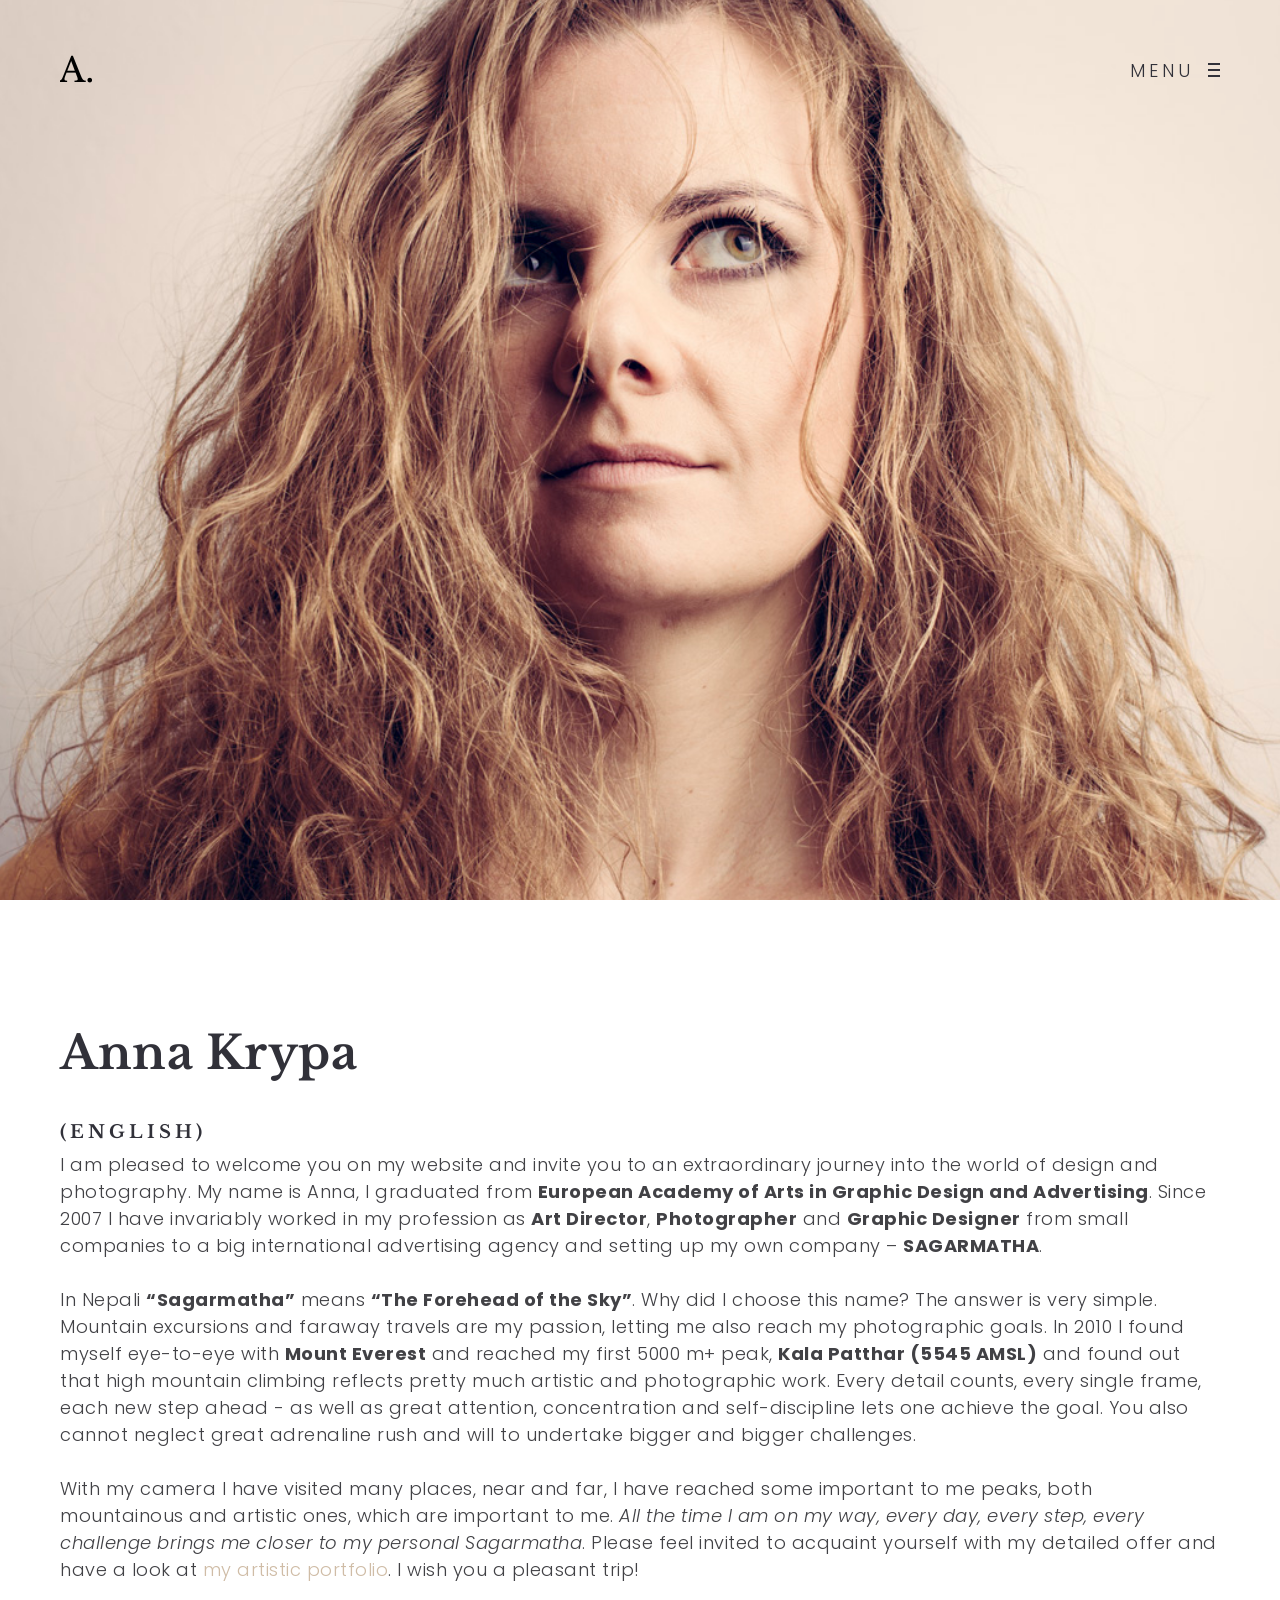
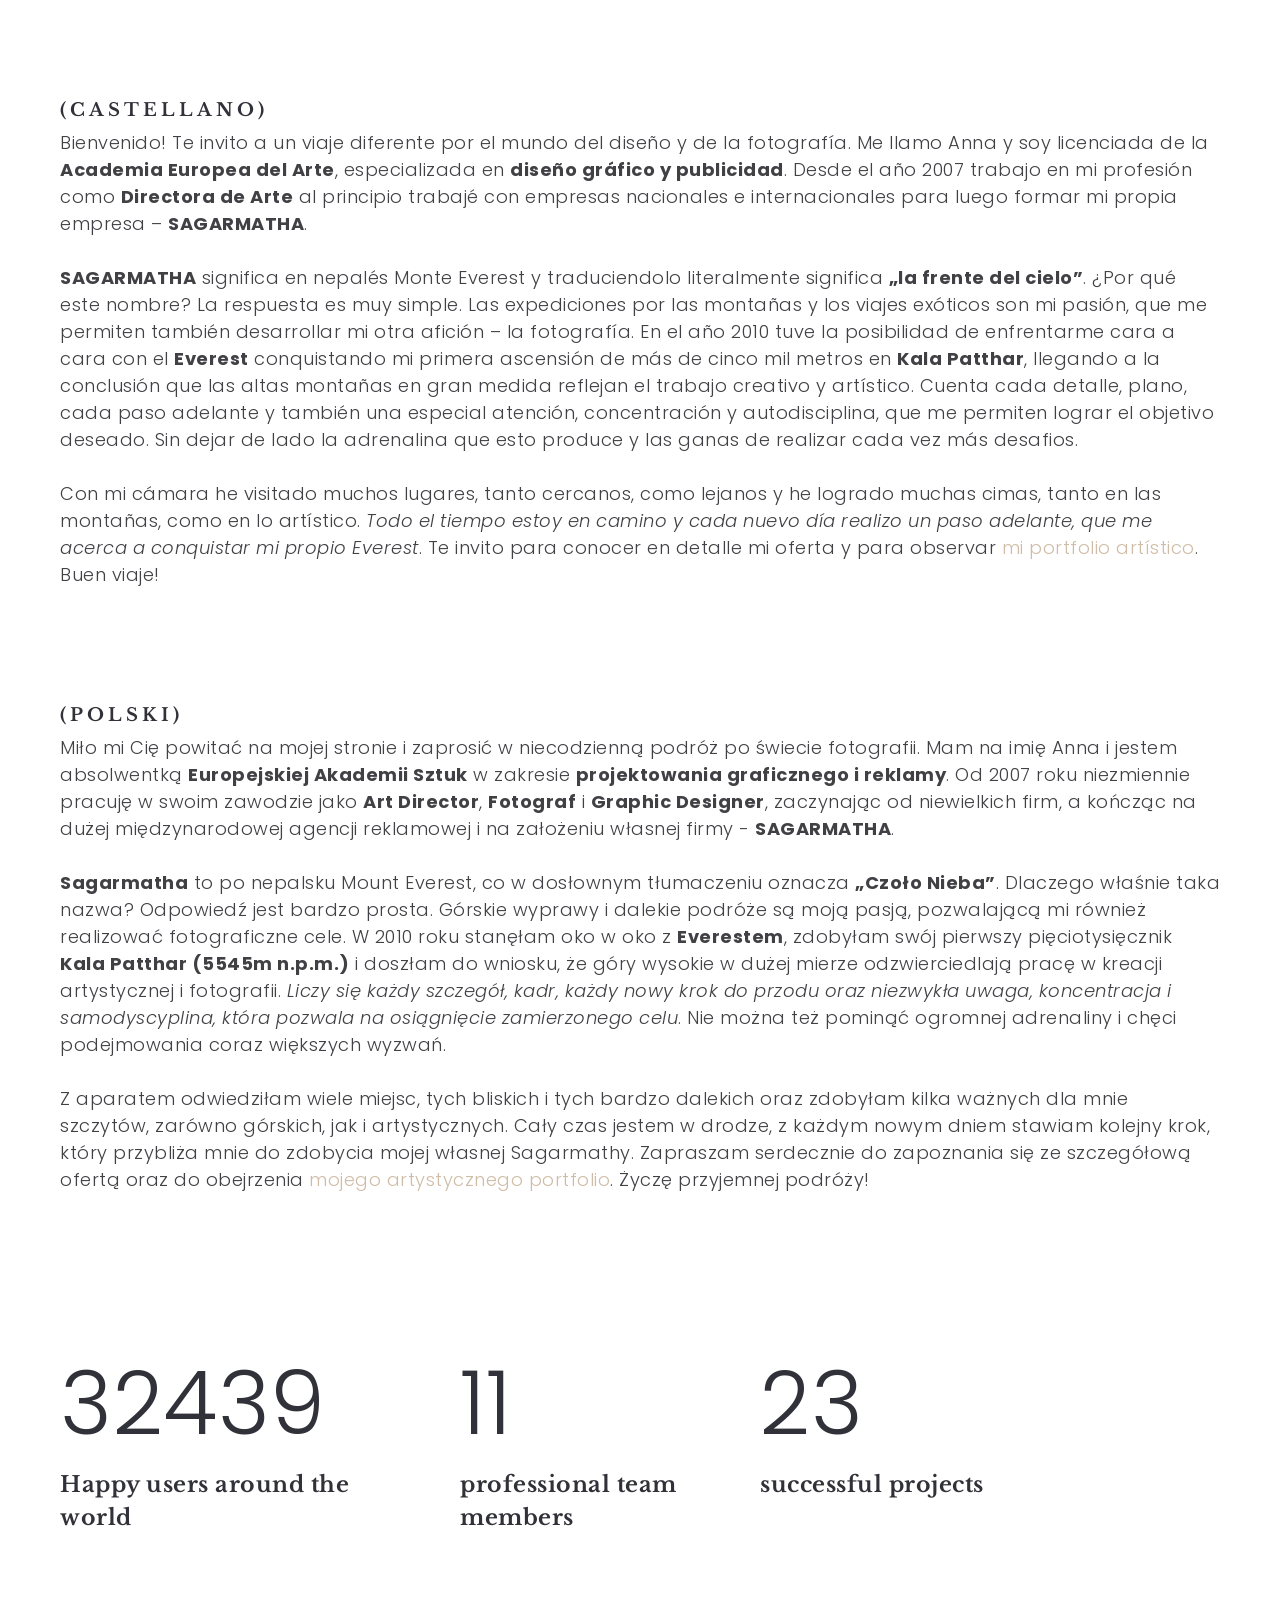
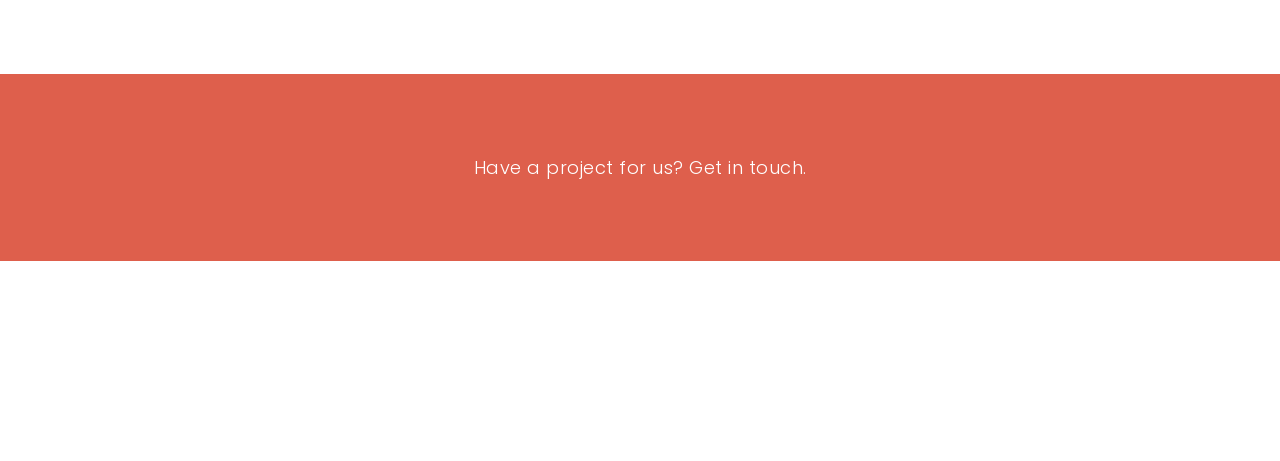
==== about.html @ 08d926db "Change photo and links." ====
<!DOCTYPE html>
<html lang="en-US">

<head>
    <title>Anna Krypa.</title>
    <!--Meta-->
    <meta http-equiv="Content-Type" content="text/html; charset=UTF-8" />
    <meta property="og:title" content="Anna Krypa" />
    <meta property="og:description" content="The landing page of Air. lightweight responsive theme, designed by BWSM" />
    <meta property="og:site_name" content="Anna Krypa" />
    <meta property="og:image" content="http://themes.uiueux.com/demo/air/entry/01-cover.jpg" />
    <meta name="viewport" content="width=device-width, initial-scale=1, maximum-scale=1">

    <!-- Favicon -->
    <link rel="shortcut icon" href="img/favicon.ico">
    <link rel="apple-touch-icon-precomposed" href="img/apple-touch-icon-114x114.png">

    <!-- Google Fonts -->
    <link rel='stylesheet' href='https://fonts.googleapis.com/css?family=Poppins%3A400%2C300%7CLibre+Baskerville%3Aregular%2Citalic%2C700' type='text/css' media='all' />

    <!-- Bootstrap CSS -->
    <link rel='stylesheet' href='css/bootstrap.css' type='text/css' media='screen' />

    <!-- Font Icon CSS -->
    <link rel='stylesheet' href='css/font-awesome.min.css' type='text/css' media='screen' />

    <!-- Owl Carousel Plugin CSS -->
    <link rel='stylesheet' href='css/owl.carousel.css' type='text/css' media='screen' />

    <!-- Lightbox Plugin CSS -->
    <link rel='stylesheet' href='css/photoswipe.css' type='text/css' media='screen' />

    <!-- Lightbox Plugin Skin CSS -->
    <link rel='stylesheet' href='css/skin/photoswipe/default/default-skin.css' type='text/css' media='screen' />

    <!-- Air. Theme Elements CSS -->
    <link rel='stylesheet' href='css/pagebuild.css' type='text/css' media='screen' />

    <!-- Air. Theme Main CSS -->
    <link rel='stylesheet' href='css/style.css' type='text/css' media='screen' />

    <!-- IE hack -->
    <!--[if lte IE 9]>
        <link rel='stylesheet' id='cssie9'  href='css/ie.css' type='text/css' media='screen' />
        <![endif]-->

    <!--[if lte IE 9]>
        <script type="text/javascript" src="js/ie.js"></script>
        <![endif]-->

    <!--[if lte IE 8]>
        <div style="width: 100%;" class="messagebox_orange">Your browser is obsolete and does not support this webpage. Please use newer version of your browser or visit <a href="http://www.ie6countdown.com/" target="_new">Internet Explorer 6 countdown page</a>  for more information. </div>
        <![endif]-->

</head>

<body class="page page-template-default default-dark-logo pswp-light-skin responsive-ux navi-hide page_from_top dark-logo header-sticky preload">

    <!--Page Loader-->
    <div class="page-loading fullscreen-wrap visible">
        <div class="page-loading-inn">
            <div class="page-loading-transform">
                <div class="site-loading-logo"><img src="img/demo/logo-loading.png" alt="Air Theme" /></div>
            </div>
        </div>
    </div>

    <!--Audio Player-->
    <div id="jquery_jplayer" class="jp-jplayer"></div>

    <!--Main wrap-->
    <div id="wrap-outer">

        <!--Header-->
        <header id="header" class="">

            <div id="header-main">

                <div class="container-fluid">

                    <span id="navi-trigger">
                            <span class="navi-trigger-text">
                                <span class="navi-trigger-text-menu navi-trigger-text-inn">MENU</span>
                    <span class="navi-trigger-text-close navi-trigger-text-inn">CLOSE</span>
                    </span>
                    <span class="navi-trigger-inn">
                                <span class="navi-trigger-hamberg-line navi-trigger-hamberg-line1"></span>
                    <span class="navi-trigger-hamberg-line navi-trigger-hamberg-line2"></span>
                    <span class="navi-trigger-hamberg-line navi-trigger-hamberg-line3"></span>
                    </span>
                    </span>


                    <div class="navi-logo">

                        <div class="logo-wrap">
                            <div id="logo">
                                <a class="logo-a" href="index.html" title="Air Theme">
                                    <h1 class="logo-h1 logo-not-show-txt">Air Theme</h1>
                                    <img class="logo-image logo-dark" src="img/demo/logo_dark.png" alt="Air Theme" />
                                    <span class="logo-light"><img class="logo-image" src="img/demo/logo_light.png" alt="Air Theme" /></span>
                                </a>
                            </div>
                        </div>
                        <!--End logo wrap-->

                    </div>

                </div>

            </div>
            <!--End header main-->

        </header>

        <div id="menu-panel">

            <div class="menu-panel-inn fullscreen-wrap">

                <nav id="navi">

                    <div id="navi-wrap" class="menu-navi-wrap">
                        <ul class="menu clearfix">
                            <li id="menu-item-245" class="menu-item"><a href="index.html">Home</a></li>
                            <li id="menu-item-256" class="menu-item"><a href="about.html">About</a></li>
                            <li id="menu-item-246" class="menu-item"><a href="works">Works</a></li>
                            <li id="menu-item-247" class="menu-item"><a href="contact.html">Contact</a></li>
                        </ul>
                    </div>

                </nav>

                <div id="menu-panel-bottom" class="container-fluid">

                    <div class="menu-panel-bottom-left col-md-3 col-sm-3 col-xs-3">

                        <div class="search-top-btn-class">
                            <span class="fa fa-search"></span>
                            <form class="search_top_form" method="get" action="#">
                                <input type="search" id="s" name="s" class="search_top_form_text" placeholder="Type and Hit Enter">
                            </form>
                        </div>

                    </div>

                    <div class="menu-panel-bottom-right col-md-9 col-sm-9 col-xs-9">

                        <div class="socialmeida-mobile">

                            <ul class="socialmeida clearfix">
                                <li class="socialmeida-li">
                                    <a title="Facebook" href="https://www.facebook.com/uiueux" class="socialmeida-a">
                                        <span class=""></span> <span class="socialmeida-text">Facebook</span>
                                    </a>
                                </li>

                                <li class="socialmeida-li">
                                    <a title="Twitter" href="https://twitter.com/uiueux" class="socialmeida-a">
                                        <span class=""></span> <span class="socialmeida-text">Twitter</span>
                                    </a>
                                </li>

                                <li class="socialmeida-li">
                                    <a title="Behance" href="https://www.behance.net/bwsm" class="socialmeida-a">
                                        <span class=""></span> <span class="socialmeida-text">Behance</span>
                                    </a>
                                </li>
                            </ul>

                        </div>

                    </div>

                </div>

            </div>

        </div>
        <!--End #menu-panel-->


        <!-- Main Content Wrap -->
        <div id="wrap">

            <!-- Main Content : List, text content ... -->
            <div id="content">

                <div class="content_wrap_outer">

                    <div id="content_wrap">

                        <div class="pagebuilder-wrap">

                            <!--Fullwidth wrap-->
                            <div class="fullwrap_moudle">

                                <div class="row">

                                    <div class="fullwidth-wrap fullscreen-wrap">

                                        <div data-type="background" class="parallax back-background" data-ratio="0.1">
                                            <img class="back-background-img" src="img/about.jpg" alt="About">

                                            <div class="back-background-img-mobile" style="background-image:url(http://placehold.it/1400x800)"></div>

                                        </div>

                                        <div class="container-fluid"></div>

                                    </div>

                                </div>

                            </div>
                            <!--End fullwrap_moudle-->

                            <!--Spacer Element-->
                            <div class="container-fluid">

                                <div class="row">

                                    <div class="col-md-12 col-sm-12 moudle bottom-space-40">

                                        <div class="separator  without-title blank-divider height-80" data-animationend="">

                                            <div class="separator_inn bg-" style="top: 8px;"></div>

                                        </div>

                                    </div>

                                </div>

                            </div>
                            <!--End container-fluid-->

                            <!--Text Element-->
                            <div class="container-fluid">

                                <div class="row">

                                    <div class="col-md-12 col-sm-12 moudle bottom-space-80" style="">

                                        <div data-post="20160811-043526-466" class="text_block ux-mod-nobg  " data-animationend="fadeined">

                                            <h2>Anna Krypa</h2>
                                            <p><br></p>
                                            <h5>(ENGLISH)</h5>
                                            <p>
                                                I am pleased to welcome you on my website and invite you to an extraordinary journey into the world of design and photography. My name is Anna, I graduated from <strong>European Academy of Arts in Graphic Design and Advertising</strong>.
                                                Since 2007 I have invariably worked in my profession as <strong>Art Director</strong>, <strong>Photographer</strong> and <strong>Graphic Designer</strong> from small companies to a big international advertising
                                                agency and setting up my own company – <strong>SAGARMATHA</strong>.
                                            </p><br>
                                            <p>
                                                In Nepali <strong>“Sagarmatha”</strong> means <strong>“The Forehead of the Sky”</strong>. Why did I choose this name? The answer is very simple. Mountain excursions and faraway travels are my passion, letting
                                                me also reach my photographic goals. In 2010 I found myself eye-to-eye with
                                                <strong>Mount Everest</strong> and reached my first 5000 m+ peak, <strong>Kala Patthar (5545 AMSL)</strong> and found out that high mountain climbing reflects pretty much artistic and photographic work.
                                                Every detail counts, every single frame, each new step ahead - as well as great attention, concentration and self-discipline lets one achieve the goal. You also cannot neglect great adrenaline rush and will
                                                to undertake bigger and bigger challenges.
                                            </p><br>
                                            <p>
                                                With my camera I have visited many places, near and far, I have reached some important to me peaks, both mountainous and artistic ones, which are important to me. <em>All the time I am on my way, every day, every step, every challenge brings me closer to
                                                my personal Sagarmatha</em>. Please feel invited to acquaint yourself with my detailed offer and have a look at <a href="http://annakrypa.com" target="_new">my artistic portfolio</a>. I wish you a pleasant
                                                trip!
                                            </p><br><br><br><br>

                                            <h5>(CASTELLANO)</h5>
                                            <p>
                                                Bienvenido! Te invito a un viaje diferente por el mundo del diseño y de la fotografía. Me llamo Anna y soy licenciada de la <strong>Academia Europea del Arte</strong>, especializada en <strong>diseño gráfico y publicidad</strong>.
                                                Desde el año 2007 trabajo en mi profesión como <strong>Directora de Arte</strong> al principio trabajé con empresas nacionales e internacionales para luego formar mi propia empresa – <strong>SAGARMATHA</strong>.
                                            </p><br>
                                            <p>
                                                <strong>SAGARMATHA</strong> significa en nepalés Monte Everest y traduciendolo literalmente significa <strong>„la frente del cielo”</strong>. ¿Por qué este nombre? La respuesta es muy simple. Las expediciones
                                                por las montañas y los viajes exóticos son mi pasión, que me permiten también desarrollar mi otra afición – la fotografía. En el año 2010 tuve la posibilidad de enfrentarme cara a cara con el <strong>Everest</strong>                                                conquistando mi primera ascensión de más de cinco mil metros en <strong>Kala Patthar</strong>, llegando a la conclusión que las altas montañas en gran medida reflejan el trabajo creativo y artístico. Cuenta
                                                cada detalle, plano, cada paso adelante y también una especial atención, concentración y autodisciplina, que me permiten lograr el objetivo deseado. Sin dejar de lado la adrenalina que esto produce y las
                                                ganas de realizar cada vez más desafios.
                                            </p><br>
                                            <p>
                                                Con mi cámara he visitado muchos lugares, tanto cercanos, como lejanos y he logrado muchas cimas, tanto en las montañas, como en lo artístico. <em>Todo el tiempo estoy en camino y cada nuevo día realizo un paso adelante, que me acerca a conquistar mi propio
                                                Everest</em>. Te invito para conocer en detalle mi oferta y para observar <a href="http://annakrypa.com" target="_new">mi portfolio artístico</a>. Buen viaje!
                                            </p><br><br><br><br>

                                            <h5>(POLSKI)</h5>
                                            <p>
                                                Miło mi Cię powitać na mojej stronie i zaprosić w niecodzienną podróż po świecie fotografii. Mam na imię Anna i jestem absolwentką <strong>Europejskiej Akademii Sztuk</strong> w zakresie <strong>projektowania graficznego i reklamy</strong>.
                                                Od 2007 roku niezmiennie pracuję w swoim zawodzie jako <strong>Art Director</strong>, <strong>Fotograf</strong> i <strong>Graphic Designer</strong>, zaczynając od niewielkich firm, a kończąc na dużej międzynarodowej
                                                agencji reklamowej i na założeniu własnej firmy - <strong>SAGARMATHA</strong>.
                                            </p><br>
                                            <p>
                                                <strong>Sagarmatha</strong> to po nepalsku Mount Everest, co w dosłownym tłumaczeniu oznacza <strong>„Czoło Nieba”</strong>. Dlaczego właśnie taka nazwa? Odpowiedź jest bardzo prosta. Górskie wyprawy i dalekie
                                                podróże są moją pasją, pozwalającą mi również realizować fotograficzne cele. W 2010 roku stanęłam oko w oko z <strong>Everestem</strong>, zdobyłam swój pierwszy pięciotysięcznik <strong>Kala Patthar (5545m n.p.m.)</strong>                                                i doszłam do wniosku, że góry wysokie w dużej mierze odzwierciedlają pracę w kreacji artystycznej i fotografii. <em>Liczy się każdy szczegół, kadr, każdy nowy krok do przodu oraz niezwykła uwaga, koncentracja i samodyscyplina, która pozwala na osiągnięcie zamierzonego celu</em>.
                                                Nie można też pominąć ogromnej adrenaliny i chęci podejmowania coraz większych wyzwań.
                                            </p><br>
                                            <p>
                                                Z aparatem odwiedziłam wiele miejsc, tych bliskich i tych bardzo dalekich oraz zdobyłam kilka ważnych dla mnie szczytów, zarówno górskich, jak i artystycznych. Cały czas jestem w drodze, z każdym nowym dniem stawiam kolejny krok, który przybliża mnie
                                                do zdobycia mojej własnej Sagarmathy. Zapraszam serdecznie do zapoznania się ze szczegółową ofertą oraz do obejrzenia <a href="http://annakrypa.com" target="_new">mojego artystycznego portfolio</a>.
                                                Życzę przyjemnej podróży!
                                            </p><br>

                                        </div>

                                    </div>

                                </div>

                            </div>
                            <!--End container-fluid-->

                            <!--Spacer Element-->
                            <div class="container-fluid">

                                <div class="row">

                                    <div class="col-md-12 col-sm-12 moudle  bottom-space-40">

                                        <div class="separator  without-title  blank-divider height-20" data-animationend="">

                                            <div class="separator_inn bg-" style="top: 8px;"></div>

                                        </div>

                                    </div>

                                </div>

                            </div>
                            <!--End container-fluid-->

                            <!--Normal Wrap-->
                            <div class="container-fluid">

                                <div class="row">

                                    <div class="col-md-4 col-sm-4 moudle  bottom-space-40" style="">

                                        <section class="infrographic bignumber ux-mod-nobg">

                                            <div class="bignumber-item post-color-default" data-digit="49800">0</div>
                                            <h2 class="infrographic-tit">Happy users around the world</h2>

                                        </section>

                                    </div>

                                    <div class="col-md-3 col-sm-3 moudle  bottom-space-40" style="">

                                        <section class="infrographic bignumber ux-mod-nobg">

                                            <div class="bignumber-item post-color-default" data-digit="18">0</div>

                                            <h2 class="infrographic-tit">professional team members</h2>

                                        </section>

                                    </div>

                                    <div class="col-md-3 col-sm-3 moudle  bottom-space-40" style="">

                                        <section class="infrographic bignumber ux-mod-nobg">

                                            <div class="bignumber-item post-color-default" data-digit="36">0</div>

                                            <h2 class="infrographic-tit">successful projects</h2>

                                        </section>

                                    </div>

                                </div>

                            </div>
                            <!--End container-fluid-->

                            <!--Normal Wrap-->
                            <div class="container-fluid">

                                <div class="row">

                                    <div class="col-md-12 col-sm-12 moudle  bottom-space-40" style="">

                                        <div class="separator without-title blank-divider height-60" data-animationend="">

                                            <div class="separator_inn bg-" style="top: 8px;"></div>

                                        </div>

                                    </div>

                                </div>

                            </div>

                            <!--Fullwidth wrap-->
                            <div class="fullwrap_moudle">

                                <div class="row">

                                    <div class="fullwidth-wrap">

                                        <div class="fullwidth-wrap-inn">

                                            <div class="row ">

                                                <div class="col-md-12 col-sm-12 moudle  bottom-space-no" style="">

                                                    <div class="promote-mod bg-theme-color-1 promote-hover-bg-theme-color-9 " data-animationend="" data-post="20160811-053914-197">

                                                        <a href="#">
                                                            <p class="promote-mod-a">Have a project for us? Get in touch.</p>
                                                        </a>

                                                    </div>

                                                </div>

                                            </div>

                                        </div>

                                    </div>

                                </div>

                            </div>
                            <!--End fullwrap_moudle-->

                        </div>
                        <!-- End pagebuilder-wrap-->

                    </div>
                    <!-- End content_wrap-->

                </div>
                <!-- End content_wrap_outer-->

            </div>
            <!--End #content-->

            <footer id="footer" class="footer-cols-layout">

                <div class="footer-info">
                    <div class="footer-container">
                        <div class="span6">
                            <div id="logo-footer">
                                <a href="index.html" title="Air Theme">
                                    <img class="logo-footer-img" src="img/demo/logo_dark.png" alt="Air Theme" />
                                </a>
                            </div>
                        </div>

                        <div class="span6">
                            <div class="footer-social">
                                <ul class="socialmeida clearfix">

                                    <li class="socialmeida-li">
                                        <a title="Facebook" href="https://www.facebook.com/uiueux" class="socialmeida-a">
                                            <span class=""></span> <span class="socialmeida-text">Facebook</span>
                                        </a>
                                    </li>

                                    <li class="socialmeida-li">
                                        <a title="Twitter" href="https://twitter.com/uiueux" class="socialmeida-a">
                                            <span class=""></span> <span class="socialmeida-text">Twitter</span>
                                        </a>
                                    </li>

                                    <li class="socialmeida-li">
                                        <a title="Behance" href="https://www.behance.net/bwsm" class="socialmeida-a">
                                            <span class=""></span> <span class="socialmeida-text">Behance</span>
                                        </a>
                                    </li>
                                </ul>
                            </div>
                        </div>
                    </div>
                </div>

                <div class="container-fluid back-top-wrap">
                    <div id="back-top"></div>
                </div>

            </footer>

        </div>
        <!--End #wrap -->

        <div class="video-overlay modal"><span class="video-close"></span></div>
        <!--end video-overlay-->

    </div>
    <!--End wrap-outer-->

    <div class="pswp" tabindex="-1" role="dialog" aria-hidden="true">

        <div class="pswp__bg"></div>

        <div class="pswp__scroll-wrap">

            <div class="pswp__container">
                <div class="pswp__item"></div>
                <div class="pswp__item"></div>
                <div class="pswp__item"></div>
            </div>

            <div class="pswp__ui pswp__ui--hidden">

                <div class="pswp__top-bar">

                    <div class="pswp__counter"></div>

                    <button class="pswp__button pswp__button--close" title="Close (Esc)"></button>

                    <button class="pswp__button pswp__button--share" title="Share"></button>

                    <button class="pswp__button pswp__button--fs" title="Toggle fullscreen"></button>

                    <button class="pswp__button pswp__button--zoom" title="Zoom in/out"></button>

                    <div class="pswp__preloader">
                        <div class="pswp__preloader__icn">
                            <div class="pswp__preloader__cut">
                                <div class="pswp__preloader__donut"></div>
                            </div>
                        </div>
                    </div>
                </div>

                <div class="pswp__share-modal pswp__share-modal--hidden pswp__single-tap">
                    <div class="pswp__share-tooltip"></div>
                </div>

                <button class="pswp__button pswp__button--arrow--left" title="Previous (arrow left)">
                    </button>

                <button class="pswp__button pswp__button--arrow--right" title="Next (arrow right)">
                    </button>

                <div class="pswp__caption">
                    <div class="pswp__caption__center"></div>
                </div>

            </div>

        </div>

    </div>

    <!-- jQuery Library -->
    <script type='text/javascript' src='js/library/jquery.min.js'></script>
    <!-- Main Js Plugin -->
    <script type='text/javascript' src='js/main.min.js'></script>
    <!-- Air. Theme Elements(big number) js -->
    <script type='text/javascript' src='js/infographic.js'></script>
    <!-- Air. Theme Elements js -->
    <script type='text/javascript' src='js/theme.pagebuilder.js'></script>
    <!-- Air. Theme main js -->
    <script type='text/javascript' src='js/custom.theme.js'></script>

</body>

</html>
---- css/photoswipe.css ----
/*! PhotoSwipe main CSS by Dmitry Semenov | photoswipe.com | MIT license */
/*
	Styles for basic PhotoSwipe functionality (sliding area, open/close transitions)
*/
/* pswp = photoswipe */
.pswp {
  display: none;
  position: absolute;
  width: 100%;
  height: 100%;
  left: 0;
  top: 0;
  overflow: hidden;
  -ms-touch-action: none;
  touch-action: none;
  z-index: 1500;
  -webkit-text-size-adjust: 100%;
  /* create separate layer, to avoid paint on window.onscroll in webkit/blink */
  -webkit-backface-visibility: hidden;
  outline: none; }
  .pswp * {
    -webkit-box-sizing: border-box;
            box-sizing: border-box; }
  .pswp img {
    max-width: none; }

/* style is added when JS option showHideOpacity is set to true */
.pswp--animate_opacity {
  /* 0.001, because opacity:0 doesn't trigger Paint action, which causes lag at start of transition */
  opacity: 0.001;
  will-change: opacity;
  /* for open/close transition */
  -webkit-transition: opacity 333ms cubic-bezier(0.4, 0, 0.22, 1);
          transition: opacity 333ms cubic-bezier(0.4, 0, 0.22, 1); }

.pswp--open {
  display: block; }

.pswp--zoom-allowed .pswp__img {
  /* autoprefixer: off */
  cursor: -webkit-zoom-in;
  cursor: -moz-zoom-in;
  cursor: zoom-in; }

.pswp--zoomed-in .pswp__img {
  /* autoprefixer: off */
  cursor: -webkit-grab;
  cursor: -moz-grab;
  cursor: grab; }

.pswp--dragging .pswp__img {
  /* autoprefixer: off */
  cursor: -webkit-grabbing;
  cursor: -moz-grabbing;
  cursor: grabbing; }

/*
	Background is added as a separate element.
	As animating opacity is much faster than animating rgba() background-color.
*/
.pswp__bg {
  position: absolute;
  left: 0;
  top: 0;
  width: 100%;
  height: 100%;
  background: #000;
  opacity: 0;
  transform: translateZ(0);
  -webkit-backface-visibility: hidden;
  will-change: opacity; }
.pswp-light-skin .pswp__bg {
  background: #fff; }
.pswp__scroll-wrap {
  position: absolute;
  left: 0;
  top: 0;
  width: 100%;
  height: 100%;
  overflow: hidden; }

.pswp__container,
.pswp__zoom-wrap {
  -ms-touch-action: none;
  touch-action: none;
  position: absolute;
  left: 0;
  right: 0;
  top: 0;
  bottom: 0; }

/* Prevent selection and tap highlights */
.pswp__container,
.pswp__img {
  -webkit-user-select: none;
  -moz-user-select: none;
  -ms-user-select: none;
      user-select: none;
  -webkit-tap-highlight-color: transparent;
  -webkit-touch-callout: none; }

.pswp__zoom-wrap {
  position: absolute;
  width: 100%;
  -webkit-transform-origin: left top;
  -ms-transform-origin: left top;
  transform-origin: left top;
  /* for open/close transition */
  -webkit-transition: -webkit-transform 333ms cubic-bezier(0.4, 0, 0.22, 1);
          transition: transform 333ms cubic-bezier(0.4, 0, 0.22, 1); }

.pswp__bg {
  will-change: opacity;
  /* for open/close transition */
  -webkit-transition: opacity 333ms cubic-bezier(0.4, 0, 0.22, 1);
          transition: opacity 333ms cubic-bezier(0.4, 0, 0.22, 1); }

.pswp--animated-in .pswp__bg,
.pswp--animated-in .pswp__zoom-wrap {
  -webkit-transition: none;
  transition: none; }

.pswp__container,
.pswp__zoom-wrap {
  -webkit-backface-visibility: hidden; }

.pswp__item {
  position: absolute;
  left: 0;
  right: 0;
  top: 0;
  bottom: 0;
  overflow: hidden; }

.pswp__img {
  position: absolute;
  width: auto;
  height: auto;
  top: 0;
  left: 0; }

/*
	stretched thumbnail or div placeholder element (see below)
	style is added to avoid flickering in webkit/blink when layers overlap
*/
.pswp__img--placeholder {
  -webkit-backface-visibility: hidden; }

/*
	div element that matches size of large image
	large image loads on top of it
*/
.pswp__img--placeholder--blank {
  background: #222; }

.pswp--ie .pswp__img {
  width: 100% !important;
  height: auto !important;
  left: 0;
  top: 0; }

/*
	Error message appears when image is not loaded
	(JS option errorMsg controls markup)
*/
.pswp__error-msg {
  position: absolute;
  left: 0;
  top: 50%;
  width: 100%;
  text-align: center;
  font-size: 14px;
  line-height: 16px;
  margin-top: -8px;
  color: #CCC; }

.pswp__error-msg a {
  color: #CCC;
  text-decoration: underline; }
---- css/skin/photoswipe/default/default-skin.css ----
/*! PhotoSwipe Default UI CSS by Dmitry Semenov | photoswipe.com | MIT license */
/*

	Contents:

	1. Buttons
	2. Share modal and links
	3. Index indicator ("1 of X" counter)
	4. Caption
	5. Loading indicator
	6. Additional styles (root element, top bar, idle state, hidden state, etc.)

*/
/*
	
	1. Buttons

 */
/* <button> css reset */
.pswp__button {
  width: 44px;
  height: 44px;
  position: relative;
  background: none;
  cursor: pointer;
  overflow: visible;
  -webkit-appearance: none;
  display: block;
  border: 0;
  padding: 0;
  margin: 0;
  float: right;
  opacity: 0.25;
  -webkit-transition: opacity 0.2s;
          transition: opacity 0.2s;
  -webkit-box-shadow: none;
          box-shadow: none; }
  .pswp__button:focus,
  .pswp__button:hover {
    opacity: 1; }
  .pswp__button:active {
    outline: none;
    opacity: 0.9; }
  .pswp__button::-moz-focus-inner {
    padding: 0;
    border: 0; }

/* pswp__ui--over-close class it added when mouse is over element that should close gallery */
.pswp__ui--over-close .pswp__button--close {
  opacity: 1; }

.pswp__button,
.pswp__button--arrow--left:before,
.pswp__button--arrow--right:before {
  background: url(default-skin.png) 0 0 no-repeat;
  background-size: 264px 88px;
  width: 44px;
  height: 44px; }
.pswp-light-skin .pswp__button {
  background: url(light-skin.png) 0 0 no-repeat; }
.pswp-light-skin .pswp__button--arrow--left,
.pswp-light-skin .pswp__button--arrow--right {
    background: none;
  }
.pswp-light-skin .pswp__button--arrow--left:before,
.pswp-light-skin .pswp__button--arrow--right:before {
  background-image: url(light-skin.png); 
  background-repeat: no-repeat; }

@media (-webkit-min-device-pixel-ratio: 1.1), (-webkit-min-device-pixel-ratio: 1.09375), (min-resolution: 105dpi), (min-resolution: 1.1dppx) {
  /* Serve SVG sprite if browser supports SVG and resolution is more than 105dpi */
  .pswp--svg .pswp__button,
  .pswp--svg .pswp__button--arrow--left:before,
  .pswp--svg .pswp__button--arrow--right:before {
    background-image: url(default-skin.svg); }
  .pswp--svg .pswp__button--arrow--left,
  .pswp--svg .pswp__button--arrow--right {
    background: none; } 
  .pswp-light-skin .pswp--svg .pswp__button,
  .pswp-light-skin .pswp--svg .pswp__button--arrow--left:before,
  .pswp-light-skin .pswp--svg .pswp__button--arrow--right:before {
    background-image: url(light-skin.svg); }
  .pswp-light-skin .pswp--svg .pswp__button--arrow--left,
  .pswp-light-skin .pswp--svg .pswp__button--arrow--right {
    background: none; } }

.pswp__button--close,
.pswp-light-skin .pswp__button--close {
  background-position: 0 -44px; }

.pswp__button--share,
.pswp-light-skin .pswp__button--share {
  background-position: -44px -44px; }

.pswp__button--fs {
  display: none; }

.pswp--supports-fs .pswp__button--fs {
  display: block; }

.pswp--fs .pswp__button--fs,
.pswp-light-skin .pswp--fs .pswp__button--fs {
  background-position: -44px 0; }

.pswp__button--zoom,
.pswp-light-skin .pswp__button--zoom {
  display: none;
  background-position: -88px 0; }

.pswp--zoom-allowed .pswp__button--zoom {
  display: block; }

.pswp--zoomed-in .pswp__button--zoom,
.pswp__button--zoom .pswp--zoomed-in .pswp__button--zoom {
  background-position: -132px 0; }

/* no arrows on touch screens */
.pswp--touch .pswp__button--arrow--left,
.pswp--touch .pswp__button--arrow--right {
  visibility: hidden; }

/*
	Arrow buttons hit area
	(icon is added to :before pseudo-element)
*/
.pswp__button--arrow--left,
.pswp__button--arrow--right {
  background: none;
  top: 50%;
  margin-top: -50px;
  width: 70px;
  height: 100px;
  position: absolute; }

.pswp__button--arrow--left {
  left: 0; }

.pswp__button--arrow--right {
  right: 0; }

.pswp__button--arrow--left:before,
.pswp__button--arrow--right:before {
  content: '';
  top: 35px;
  background-color: rgba(0, 0, 0, 0.3);
  height: 30px;
  width: 32px;
  position: absolute; }

.pswp-light-skin .pswp__button--arrow--left:before,
.pswp-light-skin .pswp__button--arrow--right:before {
  background-color: rgba(255, 255, 255, 0.3); }

.pswp__button--arrow--left:before,
.pswp-light-skin .pswp__button--arrow--left:before {
  left: 6px;
  background-position: -138px -44px; }

.pswp__button--arrow--right:before,
.pswp-light-skin .pswp__button--arrow--right:before {
  right: 6px;
  background-position: -94px -44px; }

/*

	2. Share modal/popup and links

 */
.pswp__counter,
.pswp__share-modal {
  -webkit-user-select: none;
  -moz-user-select: none;
  -ms-user-select: none;
      user-select: none; }

.pswp__share-modal {
  display: block;
  background: rgba(0, 0, 0, 0.5);
  width: 100%;
  height: 100%;
  top: 0;
  left: 0;
  padding: 10px;
  position: absolute;
  z-index: 1600;
  opacity: 0;
  -webkit-transition: opacity 0.25s ease-out;
          transition: opacity 0.25s ease-out;
  -webkit-backface-visibility: hidden;
  will-change: opacity; }

.pswp__share-modal--hidden {
  display: none; }

.pswp__share-tooltip {
  z-index: 1620;
  position: absolute;
  background: #FFF;
  top: 56px;
  border-radius: 2px;
  display: block;
  width: auto;
  right: 44px;
  -webkit-box-shadow: 0 2px 5px rgba(0, 0, 0, 0.25);
          box-shadow: 0 2px 5px rgba(0, 0, 0, 0.25);
  -webkit-transform: translateY(6px);
      -ms-transform: translateY(6px);
          transform: translateY(6px);
  -webkit-transition: -webkit-transform 0.25s;
          transition: transform 0.25s;
  -webkit-backface-visibility: hidden;
  will-change: transform; }
  .pswp__share-tooltip a {
    display: block;
    padding: 8px 12px;
    color: #000;
    text-decoration: none;
    font-size: 14px;
    line-height: 18px; }
    .pswp__share-tooltip a:hover {
      text-decoration: none;
      color: #000; }
    .pswp__share-tooltip a:first-child {
      /* round corners on the first/last list item */
      border-radius: 2px 2px 0 0; }
    .pswp__share-tooltip a:last-child {
      border-radius: 0 0 2px 2px; }

.pswp__share-modal--fade-in {
  opacity: 1; }
  .pswp__share-modal--fade-in .pswp__share-tooltip {
    -webkit-transform: translateY(0);
        -ms-transform: translateY(0);
            transform: translateY(0); }

/* increase size of share links on touch devices */
.pswp--touch .pswp__share-tooltip a {
  padding: 16px 12px; }

a.pswp__share--facebook:before {
  content: '';
  display: block;
  width: 0;
  height: 0;
  position: absolute;
  top: -12px;
  right: 15px;
  border: 6px solid transparent;
  border-bottom-color: #FFF;
  -webkit-pointer-events: none;
  -moz-pointer-events: none;
  pointer-events: none; }

a.pswp__share--facebook:hover {
  background: #3E5C9A;
  color: #FFF; }
  a.pswp__share--facebook:hover:before {
    border-bottom-color: #3E5C9A; }

a.pswp__share--twitter:hover {
  background: #55ACEE;
  color: #FFF; }

a.pswp__share--pinterest:hover {
  background: #CCC;
  color: #CE272D; }

a.pswp__share--download:hover {
  background: #DDD; }

/*

	3. Index indicator ("1 of X" counter)

 */
.pswp__counter {
  position: absolute;
  left: 0;
  top: 0;
  height: 44px;
  font-size: 13px;
  line-height: 44px;
  color: #ccc;
  opacity: 0.75;
  padding: 0 10px; }

/*
	
	4. Caption

 */
.pswp__caption {
  position: absolute;
  left: 0;
  bottom: 0;
  width: 100%;
  min-height: 44px; }
  .pswp__caption small {
    font-size: 11px;
    color: #BBB; }

.pswp__caption__center {
  text-align: center;
  max-width: 100%;
  margin: 0 auto;
  font-size: 13px;
  padding: 10px;
  line-height: 20px;
  color: #CCC; }
.pswp__caption__center a {
  color: #ccc;
}
.pswp__caption--empty {
  display: none; }

/* Fake caption element, used to calculate height of next/prev image */
.pswp__caption--fake {
  visibility: hidden; }

/*

	5. Loading indicator (preloader)

	You can play with it here - http://codepen.io/dimsemenov/pen/yyBWoR

 */
.pswp__preloader {
  width: 44px;
  height: 44px;
  position: absolute;
  top: 0;
  left: 50%;
  margin-left: -22px;
  opacity: 0;
  -webkit-transition: opacity 0.25s ease-out;
          transition: opacity 0.25s ease-out;
  will-change: opacity;
  direction: ltr; }

.pswp__preloader__icn {
  width: 20px;
  height: 20px;
  margin: 12px; }

.pswp__preloader--active {
  opacity: 1; }
  .pswp__preloader--active .pswp__preloader__icn {
    /* We use .gif in browsers that don't support CSS animation */
    background: url(preloader.gif) 0 0 no-repeat; }

.pswp--css_animation .pswp__preloader--active {
  opacity: 1; }
  .pswp--css_animation .pswp__preloader--active .pswp__preloader__icn {
    -webkit-animation: clockwise 500ms linear infinite;
            animation: clockwise 500ms linear infinite; }
  .pswp--css_animation .pswp__preloader--active .pswp__preloader__donut {
    -webkit-animation: donut-rotate 1000ms cubic-bezier(0.4, 0, 0.22, 1) infinite;
            animation: donut-rotate 1000ms cubic-bezier(0.4, 0, 0.22, 1) infinite; }

.pswp--css_animation .pswp__preloader__icn {
  background: none;
  opacity: 0.75;
  width: 14px;
  height: 14px;
  position: absolute;
  left: 15px;
  top: 15px;
  margin: 0; }

.pswp--css_animation .pswp__preloader__cut {
  /* 
			The idea of animating inner circle is based on Polymer ("material") loading indicator 
			 by Keanu Lee https://blog.keanulee.com/2014/10/20/the-tale-of-three-spinners.html
		*/
  position: relative;
  width: 7px;
  height: 14px;
  overflow: hidden; }

.pswp--css_animation .pswp__preloader__donut {
  -webkit-box-sizing: border-box;
          box-sizing: border-box;
  width: 14px;
  height: 14px;
  border: 2px solid #FFF;
  border-radius: 50%;
  border-left-color: transparent;
  border-bottom-color: transparent;
  position: absolute;
  top: 0;
  left: 0;
  background: none;
  margin: 0; }

@media screen and (max-width: 1024px) {
  .pswp__preloader {
    position: relative;
    left: auto;
    top: auto;
    margin: 0;
    float: right; } }

@-webkit-keyframes clockwise {
  0% {
    -webkit-transform: rotate(0deg);
            transform: rotate(0deg); }
  100% {
    -webkit-transform: rotate(360deg);
            transform: rotate(360deg); } }

@keyframes clockwise {
  0% {
    -webkit-transform: rotate(0deg);
            transform: rotate(0deg); }
  100% {
    -webkit-transform: rotate(360deg);
            transform: rotate(360deg); } }

@-webkit-keyframes donut-rotate {
  0% {
    -webkit-transform: rotate(0);
            transform: rotate(0); }
  50% {
    -webkit-transform: rotate(-140deg);
            transform: rotate(-140deg); }
  100% {
    -webkit-transform: rotate(0);
            transform: rotate(0); } }

@keyframes donut-rotate {
  0% {
    -webkit-transform: rotate(0);
            transform: rotate(0); }
  50% {
    -webkit-transform: rotate(-140deg);
            transform: rotate(-140deg); }
  100% {
    -webkit-transform: rotate(0);
            transform: rotate(0); } }

/*
	
	6. Additional styles

 */
/* root element of UI */
.pswp__ui {
  -webkit-font-smoothing: auto;
  visibility: visible;
  opacity: 1;
  z-index: 1550; }

/* top black bar with buttons and "1 of X" indicator */
.pswp__top-bar {
  position: absolute;
  left: 0;
  top: 0;
  height: 44px;
  width: 100%; }

.pswp__caption,
.pswp__top-bar,
.pswp--has_mouse .pswp__button--arrow--left,
.pswp--has_mouse .pswp__button--arrow--right {
  -webkit-backface-visibility: hidden;
  will-change: opacity;
  -webkit-transition: opacity 333ms cubic-bezier(0.4, 0, 0.22, 1);
          transition: opacity 333ms cubic-bezier(0.4, 0, 0.22, 1); }

/* pswp--has_mouse class is added only when two subsequent mousemove events occur */
.pswp--has_mouse .pswp__button--arrow--left,
.pswp--has_mouse .pswp__button--arrow--right {
  visibility: visible; }

.pswp__top-bar,
.pswp__caption {
  background-color: rgba(0, 0, 0, 0.5); }

.pswp-light-skin .pswp__top-bar, 
.pswp-light-skin .pswp__caption {
    background-color: rgba(255, 255, 255, 0.5); }

/* pswp__ui--fit class is added when main image "fits" between top bar and bottom bar (caption) */
.pswp__ui--fit .pswp__top-bar,
.pswp__ui--fit .pswp__caption {
  background-color: rgba(0, 0, 0, 0.3); }

.pswp-light-skin .pswp__ui--fit .pswp__top-bar,
.pswp-light-skin .pswp__ui--fit .pswp__caption {
  background-color: rgba(255, 255, 255, 0.3); }

/* pswp__ui--idle class is added when mouse isn't moving for several seconds (JS option timeToIdle) */
.pswp__ui--idle .pswp__top-bar {
  opacity: 0; }

.pswp__ui--idle .pswp__button--arrow--left,
.pswp__ui--idle .pswp__button--arrow--right {
  opacity: 0; }

/*
	pswp__ui--hidden class is added when controls are hidden
	e.g. when user taps to toggle visibility of controls
*/
.pswp__ui--hidden .pswp__top-bar,
.pswp__ui--hidden .pswp__caption,
.pswp__ui--hidden .pswp__button--arrow--left,
.pswp__ui--hidden .pswp__button--arrow--right {
  /* Force paint & create composition layer for controls. */
  opacity: 0.001; }

/* pswp__ui--one-slide class is added when there is just one item in gallery */
.pswp__ui--one-slide .pswp__button--arrow--left,
.pswp__ui--one-slide .pswp__button--arrow--right,
.pswp__ui--one-slide .pswp__counter {
  display: none; }

.pswp__element--disabled {
  display: none !important; }

.pswp--minimal--dark .pswp__top-bar {
  background: none; }
---- css/pagebuild.css ----
.bignumber-item/*------------------------ 
	Pagebuild Reset
---------------------*/
img {
	height: auto;
}
/* Grid */
.col-xs-1, .col-sm-1, .col-md-1, .col-lg-1, .col-xs-2, .col-sm-2, .col-md-2, .col-lg-2, .col-xs-3, .col-sm-3, .col-md-3, .col-lg-3, .col-xs-4, .col-sm-4, .col-md-4, .col-lg-4, .col-xs-5, .col-sm-5, .col-md-5, .col-lg-5, .col-xs-6, .col-sm-6, .col-md-6, .col-lg-6, .col-xs-7, .col-sm-7, .col-md-7, .col-lg-7, .col-xs-8, .col-sm-8, .col-md-8, .col-lg-8, .col-xs-9, .col-sm-9, .col-md-9, .col-lg-9, .col-xs-10, .col-sm-10, .col-md-10, .col-lg-10, .col-xs-11, .col-sm-11, .col-md-11, .col-lg-11, .col-xs-12, .col-sm-12, .col-md-12, .col-lg-12 {
	padding-left: 20px; padding-right: 20px;
}
.row {
	margin-right: -20px; margin-right: -20px;
}
 /* Fonts */
.fullwrap-block-text-button-tit,
.block-text-wrap .iconbox-h5 {
  font-size: 28px; font-size: 2.8vw; line-height: 1.2; 
}
.fullwrap-block-post-tit,
.fullwrap-block .carousel-des-wrap-tit,
.fullwrap-block .height-no-auto .iconbox-h5, .fullwrap-block .iconbox-h5, 
.fullwrap-block .iocnbox.icon_left .fa, .fullwrap-block .iocnbox.icon_right .fa {
  font-size: 24px; font-size: 2vw; 
}
.mainlist-meta, .mainlist-meta a,
.fullwrap-block-post-cate,.fullwrap-block-post-meta,.fullwrap-block-text-button-des,.fullwrap-block #sb_instagram .sbi_follow_btn,
.fullwrap-block .rotatingtweet p.rtw_main,.fullwrap-block .height-no-auto .rotatingtweet p.rtw_main a,
.fullwrap-block .carousel-des .article-cate-a,
.fullwrap-block-text-button-subtit,
#content_wrap .fullwrap-block .bignumber p, #content_wrap .fullwrap-block .iconbox-con p,
.infrographic h1,
.block-text-wrap .iconbox-con {
  font-size: 16px; font-size: 1.5vw; line-height: 1.3;
}
.fullwrap-block-text-button-btn.ux-btn {
	font-size: 16px; font-size: 1.5vw; 
}
.height-no-auto .fa-2x {
	font-size: 2em;
}
.height-no-auto .fa-3x {
	font-size: 3em;
}

/* General */
.shadow { position: relative; opacity:0; }
.shadow:after { 
	z-index: -1; content: '';width: 50%; position: absolute; top: 50%; bottom: 15px; right: 15px; left: auto; background-color:  rgba(0,0,0,0.5);
	box-shadow: 0 15px 10px rgba(0,0,0,0.5);
	-webkit-transform: rotate(1deg);
	-moz-transform: rotate(1deg);
	-ms-transform: rotate(1deg);
	-o-transform: rotate(1deg);
	transform: rotate(1deg);
}
.theme-color-1{ color:#DE5F4C;}
.theme-color-2{ color:#be9ecd;}
.theme-color-3{ color:#f67bb5;}
.theme-color-4{ color:#8FC4E0;}
.theme-color-5{ color:#5a6b7f;}
.theme-color-6{ color:#b8b69d;}
.theme-color-7{ color:#2ECC80;}
.theme-color-8{ color:#e8b900;}
.theme-color-9{ color:#C6A584;}
.theme-color-10{ color:#28282E;}

.bg-theme-color-1,.promote-hover-bg-theme-color-1:hover,.list-layout-con.bg-theme-color-1 { background-color:#DE5F4C;}
.bg-theme-color-2,.promote-hover-bg-theme-color-2:hover,.list-layout-con.bg-theme-color-2 { background-color:#be9ecd;}
.bg-theme-color-3,.promote-hover-bg-theme-color-3:hover,.list-layout-con.bg-theme-color-3 { background-color:#f67bb5;}
.bg-theme-color-4,.promote-hover-bg-theme-color-4:hover,.list-layout-con.bg-theme-color-4 { background-color:#8FC4E0;}
.bg-theme-color-5,.promote-hover-bg-theme-color-5:hover,.list-layout-con.bg-theme-color-5 { background-color:#5a6b7f;}
.bg-theme-color-6,.promote-hover-bg-theme-color-6:hover,.list-layout-con.bg-theme-color-6 { background-color:#b8b69d;}
.bg-theme-color-7,.promote-hover-bg-theme-color-7:hover,.list-layout-con.bg-theme-color-7 { background-color:#2ECC80;}
.bg-theme-color-8,.promote-hover-bg-theme-color-8:hover,.list-layout-con.bg-theme-color-8 { background-color:#e8b900;}
.bg-theme-color-9,.promote-hover-bg-theme-color-9:hover,.list-layout-con.bg-theme-color-9 { background-color:#C6A584;}
.bg-theme-color-10,.promote-hover-bg-theme-color-10:hover,.navi-bgcolor-default,.list-layout-con.bg-theme-color-10 { background-color:#28282E;}

.moudle .ux-btn.bg-theme-color-1 { border-color:#DE5F4C; color:#DE5F4C; }
.moudle .ux-btn.bg-theme-color-2 { border-color:#be9ecd; color:#be9ecd; }
.moudle .ux-btn.bg-theme-color-3 { border-color:#f67bb5; color:#f67bb5; }
.moudle .ux-btn.bg-theme-color-4 { border-color:#8FC4E0; color:#8FC4E0; }	
.moudle .ux-btn.bg-theme-color-5 { border-color:#5a6b7f; color:#5a6b7f; }
.moudle .ux-btn.bg-theme-color-6 { border-color:#b8b69d; color:#b8b69d; }
.moudle .ux-btn.bg-theme-color-7 { border-color:#2ECC80; color:#2ECC80; }
.moudle .ux-btn.bg-theme-color-8 { border-color:#e8b900; color:#e8b900; }
.moudle .ux-btn.bg-theme-color-9 { border-color:#C6A584; color:#C6A584; }
.moudle .ux-btn.bg-theme-color-10 { border-color:#28282E; color:#28282E; }

.moudle .ux-btn.bg-theme-color-1-hover:hover { border-color:#DE5F4C; color:#DE5F4C; }
.moudle .ux-btn.bg-theme-color-2-hover:hover { border-color:#be9ecd; color:#be9ecd; }
.moudle .ux-btn.bg-theme-color-3-hover:hover { border-color:#f67bb5; color:#f67bb5; }
.moudle .ux-btn.bg-theme-color-4-hover:hover { border-color:#8FC4E0; color:#8FC4E0; }	
.moudle .ux-btn.bg-theme-color-5-hover:hover { border-color:#5a6b7f; color:#5a6b7f; }
.moudle .ux-btn.bg-theme-color-6-hover:hover { border-color:#b8b69d; color:#b8b69d; }
.moudle .ux-btn.bg-theme-color-7-hover:hover { border-color:#2ECC80; color:#2ECC80; }
.moudle .ux-btn.bg-theme-color-8-hover:hover { border-color:#e8b900; color:#e8b900; }
.moudle .ux-btn.bg-theme-color-9-hover:hover { border-color:#C6A584; color:#C6A584; }
.moudle .ux-btn.bg-theme-color-10-hover:hover { border-color:#28282E; color:#28282E; }


/* Transition */
.flex-slider-wrap .flex-direction-nav a,
.carousel-control,
.ux-btn,
.grayscale,
.filter-floating ul,
.blog-item-more-a,
.item-title-a,
.liqd-gallery-img i.icon-m-pt-portfolio,
.icon_wrap i,
.iconbox-plus-svg-wrap i,
.post-carousel-pagination a,
.post-carousel-img,
.video-overlay,
.list-layout-con,
.grid-item-text-h2,
.grid-item-text-cate {
-webkit-transition: all 0.5s;
-moz-transition: all 0.5s;
-ms-transition: all 0.5s;
transition: all 0.5s; 
} 
.ux-hover-wrap i,
.fullwrap-with-tab-inn,
.mask-hover-caption-block,
.filters li a:before,
.iconbox-content-hide .icon_text,
.portfolio-caroufredsel-hover,
.portfolio-grid-item-text {
-webkit-transition: opacity 0.5s;
-moz-transition: opacity 0.5s;
-ms-transition: opacity 0.5s;
transition: opacity 0.5s; 
}
.team-item-con-back,
.team-item .img-wrap,
.iconbox-content-hide .icontext-inn,
.portfolio-caroufredsel-img,
.ux-btn-text,
.ux-btn .fa,
.standard-list-item-img,
.portfolio-standatd-tit:before,
.single-image-img,
.blog-unit-more-a .fa {
-webkit-transition: -webkit-transform 0.5s;
-moz-transition: -moz-transform 0.5s;
-ms-transition: -ms-transform 0.5s; 
transition: transform 0.5s;
}
.testimenials,
.testimenials .arrow-bg,
.pagenums a,
.promote-mod,
.brick-inside,
.fullwrap-block-inn {  
-webkit-transition: background-color 0.5s;
-moz-transition: background-color 0.5s;
-ms-transition: background-color 0.5s; 
transition: background-color 0.5s;
}
.liquid-title a,
.liquid-title i,
.liquid-more-icon i{  
-webkit-transition: color 0.5s;
-moz-transition: color 0.5s;
-ms-transition: color 0.5s; 
transition: color 0.5s;
}
.iconbox-plus-svg-wrap,
.image-box-svg-wrap,
.animation-default-ux{
-webkit-transition: all 1.2s;
-moz-transition: all 1.2s;
-ms-transition: all 1.2s; 
transition: all 1.2s;
} 

.middle-ux {
position:relative; top:50%; 
-webkit-transform: translate(0,-50%);
-moz-transform: translate(0,-50%);
-ms-transform: translate(0,-50%); 
transform: translate(0,-50%);
}
.center-ux,
.title-ux.line_both_sides.center,
.title-ux.line_under_over.center {
  position:relative; left:50%; 
-webkit-transform: translate(-50%,0);
-moz-transform: translate(-50%,0);
-ms-transform: translate(-50%,0); 
transform: translate(-50%,0);
}
.centered-ux{
position:relative; left:50%; top: 50%; 
-webkit-transform: translate(-50%,-50%);
-moz-transform: translate(-50%,-50%);
-ms-transform: translate(-50%,-50%); 
transform: translate(-50%,-50%);
}
.left-ux{ float: left; }
.right-ux{ float: right; }



/*------------------------ 
	Icon Font ux
---------------------*/

@font-face{font-family:'icon';
src:url('../fonts/icon.eot');
src:url('../fonts/icon.eot?#iefix') format('embedded-opentype'),
url('../fonts/icon.woff') format('woff'),
url('../fonts/icon.ttf') format('truetype'),
url('../fonts/icon.svg#icon') format('svg');
font-weight:normal;font-style:normal;
}
[class^="icon-"], [class*=" icon-"], 
.isotope-item .item_topbar:before,
.item_link:before,
#mobile-advanced li > a:before,
.message-box:before {
	font-family: 'icon';
	speak: none;
	font-style: normal;
	font-weight: normal;
	font-variant: normal;
	text-transform: none;
	line-height: 1;

	/* Better Font Rendering =========== */
	-webkit-font-smoothing: antialiased;
	-moz-osx-font-smoothing: grayscale;
}

.icon-p-stop:before {
	content: "\e600";
}
.icon-p-play:before {
	content: "\e601";
}
.icon-p-pause:before {
	content: "\e602";
}
.icon-m-view:before {
	content: "\e603";
}
.icon-m-users:before {
	content: "\e604";
}
.icon-m-search:before {
	content: "\e605";
}
.icon-m-search-square:before {
	content: "\e606";
}
.icon-m-right-dir:before {
	content: "\e607";
}
.icon-m-right-arrow-curved:before {
	content: "\e608";
}
.icon-m-quote-left:before {
	content: "\e609";
}
.icon-m-plus-circle:before {
	content: "\e60a";
}
.icon-m-more:before {
	content: "\e60b";
}
.icon-m-minus-circle:before {
	content: "\e60c";
}
.icon-m-menu:before {
	content: "\e60d";
}
.icon-m-location:before {
	content: "\e60e";
}
.icon-m-grid:before {
	content: "\e60f";
}
.icon-m-forum-top:before {
	content: "\e610";
}
.icon-m-forum-repairing:before {
	content: "\e611";
}
.icon-m-forum-question:before {
	content: "\e612";
}
.icon-m-forum-locked:before {
	content: "\e613";
}
.icon-m-check-circle:before {
	content: "\e614";
}
.icon-m-calendar:before {
	content: "\e615";
}
.icon-m-at:before {
	content: "\e616";
}
.icon-m-alert:before {
	content: "\e617";
}
.icon-m-alert-circle:before {
	content: "\e618";
}
.icon-m-user:before {
	content: "\e619";
}
.icon-m-trash:before {
	content: "\e61a";
}
.icon-m-tel:before {
	content: "\e61b";
}
.icon-m-tag:before {
	content: "\e61c";
}
.icon-m-slider-right:before {
	content: "\e61d";
}
.icon-m-slider-left:before {
	content: "\e61e";
}
.icon-m-shopping-cart:before {
	content: "\e61f";
}
.icon-m-pt-video:before {
	content: "\e620";
}
.icon-m-pt-standard:before {
	content: "\e621";
}
.icon-m-pt-quote:before {
	content: "\e622";
}
.icon-m-pt-portfolio:before {
	content: "\e623";
}
.icon-m-pt-link:before {
	content: "\e624";
}
.icon-m-pt-image:before {
	content: "\e625";
}
.icon-m-pt-audio:before {
	content: "\e626";
}
.icon-m-link:before {
	content: "\e627";
}
.icon-m-left-dir:before {
	content: "\e628";
}
.icon-m-ipod:before {
	content: "\e629";
}
.icon-m-info-circle:before {
	content: "\e62a";
}
.icon-m-history:before {
	content: "\e62b";
}
.icon-m-help-circle:before {
	content: "\e62c";
}
.icon-m-heart-circle:before {
	content: "\e62d";
}
.icon-m-forum-done:before {
	content: "\e62e";
}
.icon-m-email:before {
	content: "\e62f";
}
.icon-m-dot:before {
	content: "\e630";
}
.icon-m-dot-large:before {
	content: "\e631";
}
.icon-m-comment:before {
	content: "\e632";
}
.icon-m-close-thin:before {
	content: "\e633";
}
.icon-m-close-circle:before {
	content: "\e634";
}


/*
-----------------------------------------	
	fullwidth-wrap
------------------------------------------
*/
.fullwrap_moudle > .row {
	margin-left: 0; margin-right: 0;
}
.custom_fullwidth_wrap{ opacity:0; }
.fullwidth-wrap { width:100%; clear:both; height:auto; position: relative; z-index:0; }
.fullwidth-wrap > .container-fluid { padding-left: 40px; padding-right: 40px; }
.fullwidth-text-shadow .text_block.withbg,
.fullwidth-text-white .ux-mod-nobg .accordion-heading a { text-shadow:none; }
.fullwidth-text-white .ux-mod-nobg,
.fullwidth-text-white .ux-mod-nobg h1,
.fullwidth-text-white .ux-mod-nobg h2,
.fullwidth-text-white .ux-mod-nobg h3,
.fullwidth-text-white .ux-mod-nobg h4,
.fullwidth-text-white .ux-mod-nobg h5,
.fullwidth-text-white .ux-mod-nobg h6,
.fullwidth-text-white .ux-mod-nobg .accordion-heading .accordion-toggle,
.fullwidth-text-white .ux-mod-nobg.job-mod .accordion-heading a,
.fullwidth-text-white .ux-mod-nobg.faq-mod .accordion-heading a,
.fullwidth-text-white .ux-mod-nobg.infrographic.bar .bar-percent,
.fullwidth-text-white .ux-mod-nobg .infrographic-subtit,
.fullwidth-text-white .ux-mod-nobg .jqbar.vertical span,
.fullwidth-text-white .ux-mod-nobg .testimonial-item a,
.fullwidth-text-white .separator h4,
.fullwidth-text-white .filters li a,
.fullwidth-text-white .post-carousel-item,
.fullwidth-text-white .post-carousel-item a,
.fullwidth-text-white .image-box .fa,
.fullwidth-text-white .ux-mod-nobg .iconbox-a,
.fullwidth-text-white .ux-mod-nobg .ux-grid-tit-a,
.fullwidth-text-white .contactform.ux-mod-nobg input[type="text"],
.fullwidth-text-white .contactform.ux-mod-nobg textarea,
.fullwidth-text-white .contactform input[type="submit"],
.fullwidth-text-white .fullwrap-with-tab-nav-a,
.fullwidth-text-white .filters.filters-nobg li.active .filters-a,
.fullwidth-text-white .filters.filters-nobg li .filters-a:hover,
.fullwidth-text-white .fullwrap-block-text-button-subtit, 
.fullwidth-text-white .fullwrap-block-text-button-tit,
.fullwidth-text-white .fullwrap-block-text-button-des,
.fullwidth-text-white .fullwrap-block-text-button-des a, 
.fullwidth-text-white .fullwrap-block-text-button-btn,
.fullwidth-text-white .fullwrap-block-post-tit-a,
.fullwidth-text-white .fullwrap-block-post-meta-unit,
.fullwidth-text-white .fullwrap-block-post-meta-unit a,
.fullwidth-text-white .fullwrap-block-post-cate a,
.fullwidth-text-white.fullwrap-block-slider,
.fullwidth-text-white.fullwrap-block-slider .carousel-des a[rel*="category"],
.fullwidth-text-white.fullwrap-block-slider .carousel-des-wrap-tit-a,
.fullwidth-text-white .twitter-mod,
.fullwidth-text-white .twitter-mod a,
.fullwidth-text-white .article-cate-a { 
	color:#fff; 
}

.fullwidth-text-white .separator.title_above .separator_inn.bg- ,
.fullwidth-text-white .title-ux.line_both_sides:before,
.fullwidth-text-white .title-ux.line_both_sides:after,
.fullwidth-text-white .short_line:after,
.fullwidth-text-white .contactform input[type="submit"]:hover,
.fullwidth-text-white .ux-grid-tit-a:after,
.fullwidth-text-white .post-carousel-pagination a,
.fullwidth-text-white .filters.filters-nobg .filters-a:before { background-color: #fff; }
.fullwidth-text-white .contactform input[type="submit"] { background: transparent;}

.fullwidth-text-white .title-ux.line_under_over,
.fullwidth-text-white .contactform input[type="text"],
.fullwidth-text-white .contactform textarea,
.fullwidth-text-white .contactform input[type="submit"],
.fullwidth-text-white input#idi_send { border-color: #fff;}

.fullwidth-text-white .ux-mod-nobg .image-box-des,
.fullwidth-text-white .ux-mod-nobg .ux-grid-excerpt { color: rgba(255,255,255,.5); }
.fullwidth-text-white .ux-mod-nobg .latest-posts-date，
.fullwidth-text-white .ux-mod-nobg .latest-posts-tags a,
.fullwidth-text-white .ux-mod-nobg .post-carousel-item-more { color: rgba(255,255,255,.7); }

.fullwidth-text-white .contactform input[type="submit"]:hover { color: #333; }

.fullwidth-text-white .iterlock-caption h2,
.fullwidth-text-white .blog_meta_cate a:hover{
	color:#999;
}
.fullwidth-text-shadow .ux-mod-nobg,
.fullwidth-text-shadow .ux-mod-nobg h1,
.fullwidth-text-shadow .ux-mod-nobg h2,
.fullwidth-text-shadow .ux-mod-nobg h3,
.fullwidth-text-shadow .ux-mod-nobg h4,
.fullwidth-text-shadow .ux-mod-nobg h5,
.fullwidth-text-shadow .ux-mod-nobg h6,
.fullwidth-text-shadow .ux-mod-nobg.job-mod .accordion-heading a,
.fullwidth-text-shadow .ux-mod-nobg.faq-mod .accordion-heading a,
.fullwidth-text-shadow .ux-mod-nobg.infrographic.bar .bar-percent,
.fullwidth-text-shadow .ux-mod-nobg .infrographic-subtit,
.fullwidth-text-shadow .ux-mod-nobg .jqbar.vertical span{
	text-shadow:1px 1px 0 #666; 
}
.fullwidth-text-shadow .testimenials .arrow-bg,
.fullwidth-text-shadow .testimenials:hover .arrow-bg{ 
	background:none; }
.fullwidth-text-shadow .testimenials span.arrow{ 
	border-bottom-color:rgba(0, 0, 0, 0);}
.fullwidth-wrap .ls-wp-container{ 
	top:-40px; 
}/*For layerslider in fullwrap*/

.bottom-space-40{ 
   margin-bottom: 40px; 
}
.top-space-40{
	margin-top: 40px;
}
.top-space-80-in{
	padding-top: 120px;
}
.bottom-space-40-in{
	padding-bottom: 60px;
}

/*inner width*/
.fullwrap-inn-width-90,
.fullwrap-inn-width-90.row {
	width: 90%; margin-right: auto; margin-left: auto;
}
.fullwrap-inn-width-80,
.fullwrap-inn-width-80.row {
	width: 80%; margin-right: auto; margin-left: auto;
}
.fullwrap-inn-width-70,
.fullwrap-inn-width-70.row {
	width: 70%; margin-right: auto; margin-left: auto;
}
.fullwrap-inn-width-60,
.fullwrap-inn-width-60.row {
	width: 60%; margin-right: auto; margin-left: auto;
}
.fullwrap-inn-width-50,
.fullwrap-inn-width-50.row {
	width: 50%; margin-right: auto; margin-left: auto;
}

/* Fullwidth wrap with tab */

.fullwidth-wrap { 
	overflow:hidden; 
}
.fullwidth-wrap.fullwidth_over_visibale {
	overflow: visible; z-index: 2;
}
.fullwrap-with-tab-inn { 
	padding-top:80px; 
 }
.fullwrap-with-tab-inn.enble{ 
	position:static; opacity:1; 
}
.fullwrap-with-tab-inn.disble{ 
	position:absolute; z-index:-1; opacity:0; 
}
.fullwrap-with-tab-nav { 
	text-align:center; position: relative; z-index:9; top:24px;
}
.fullwrap-with-tab-nav-a {  
	 position: relative;display:inline-block; text-align:center; margin:0 20px; height:20px; line-height:20px; 
}
.fullwrap-shadow{ 
	width:100%; height:100px; position:absolute; top:-105px; box-shadow:0px 5px 20px; border-radius:50%;
}
.fullwrap-border{ 
	border-top:1px solid rgba(0,0,0,0.1); border-bottom:1px solid rgba(0,0,0,0.1); 
}

/* Fullwidth wrap with video , parallax  */

.fullwrap-video { 
	position: absolute; z-index:0; width:100%; height:100%; top: 0px;
}
.fullwrap-video video  { 
	position: absolute; min-width: 100%; min-height: 100%; width: auto; height: auto; z-index: -100; 
}
.fullwrap-video .video-cover {
	position: absolute; top:-80px; right: 0; bottom: 0; min-width: 100%; min-height: 100%; width: auto; height: auto; z-index: -101; background-size: cover; background-position: 50% 50%;
}
.Safari .parallax.back-background {
	-webkit-transform: translate3d(0px, 0px, 0px) !important; transform: translate3d(0px, 0px, 0px) !important;
}
.fullwidth-wrap .parallax {
	position: absolute; left: 0; width: 100%; top: 0; z-index: -1; height: 100%;
}
.fullwidth-wrap .parallax img {
	width: 100%; height: auto;
}
.touch .fullwrap-video video {
	display: none;
}
.touch .fullwidth-wrap.parallax {
	background-attachment: scroll!important;
}

/*	
-------------------------------------------
	Gallery List
-------------------------------------------

Isotope  
*/
.container-isotope{ position:relative; }
.isotope{/* opacity:0; */}
.isotope_fade{ opacity:1; }
.isotope-item { z-index: 2; }
.isotope,
.isotope .isotope-item {
  /* change duration value to whatever you like */
  -webkit-transition-duration: 0.5s;
     -moz-transition-duration: 0.5s;
      -ms-transition-duration: 0.5s;
       -o-transition-duration: 0.5s;
          transition-duration: 0.5s;
}

.isotope {
  -webkit-transition-property: height, width;
     -moz-transition-property: height, width;
      -ms-transition-property: height, width;
       -o-transition-property: height, width;
          transition-property: height, width;
}

.isotope .isotope-item {
  -webkit-transition-property: -webkit-transform, opacity;
     -moz-transition-property:    -moz-transform, opacity;
      -ms-transition-property:     -ms-transform, opacity;
       -o-transition-property:      -o-transform, opacity;
          transition-property:         transform, opacity;
}

/**** disabling Isotope CSS3 transitions ****/

.isotope.no-transition,
.isotope.no-transition .isotope-item,
.isotope .isotope-item.no-transition {
  -webkit-transition-duration: 0s;
     -moz-transition-duration: 0s;
      -ms-transition-duration: 0s;
       -o-transition-duration: 0s;
          transition-duration: 0s;
}
.isotope-list-thumb{
	width: 100%
}


/*Mouseover Fade*/

.fade_wrap { position:relative; width:100%; height:100%; }
.fade_wrap_back { opacity:0; position:absolute; width:100%; height:100%; 
	-webkit-transition: all 0.4s ease-in-out; 
	-moz-transition: all 0.4s ease-in-out;
	transition: all 0.4s ease-in-out;
}
.fade_wrap_back_con { z-index:10; position:absolute; top:40px; left:40px; width:90%; }
.fade_wrap_back_con a { color:#fff; }
.fade_wrap_back_bg { z-index:9; position:absolute; width:100%; height:100%; text-align:center; background-color:rgba(0,0,0,0.4); }
.fade_wrap_back_bg i { position: absolute; top: 50%; left:50%; font-size:60px; width:60px; height:60px; margin-left:-30px; margin-top:-30px;  color: rgba(255, 255, 255, 0.8);opacity:0; -ms-filter: "alpha(opacity=0)";
	-webkit-transition: all 0.2s ease-in-out; 
	-moz-transition: all 0.2s ease-in-out;
	transition: all 0.2s ease-in-out;
	-webkit-transform: scale(2);
	-moz-transform: scale(2);
	ransform: scale(2);
}	
.fade_wrap:hover .fade_wrap_back { 
	opacity:1; 
	-webkit-transition: all 0.4s ease-in-out; 
	-moz-transition: all 0.4s ease-in-out;
	transition: all 0.4s ease-in-out;
}
.fade_wrap:hover i {  
	opacity: 1; 
	-webkit-transition: all 0.2s ease-in-out; 
	-moz-transition: all 0.2s ease-in-out;
	transition: all 0.2s ease-in-out;
	-webkit-transform: scale(1);
	-moz-transform: scale(1);
	transform: scale(1);
}


/* Pagenation */

.pagenums { 
	margin:0 auto; text-align:center; clear: both;
}
.pagenums a,.pagenums span,
.page-numbers{ 
	display:inline-block; min-width:40px; text-align:center; margin-left:1px; padding: 0 15px; 
}
.page-numbers{
	float:left; 
}
#infscr-loading{ 
	background-repeat:no-repeat; background-position:90% 50%; min-width:40px; width:90px; height:40px; line-height:40px; padding-left:10px; margin:0 auto; 
}
.tw_style {
	text-align:center; position: relative; 
}
.pagenums .tw-style-a { 
	display:inline-block; position: relative; max-height: none; margin:0 auto; padding: 0; 
}
.pagenums .tw-style-a span {
	font-size: 16px; line-height: 45px;
}
.tw-style-a span {
	padding:0;
}
.page-buttom-space{ 
	height:80px;
}

/* Grid list */
.standard-list-item-img-a {
	position: relative; display: block; overflow: hidden;
}
.portfolio-standatd-tit-wrap {
	position: relative; height: 140px; padding: 0 10px;
}
.portfolio-standatd-tit-wrap:before  {
	content: ''; position: absolute; top: 0; left: 0; width: 100%; height: 100%; opacity: .5;
}
.portfolio-standatd-tit-a,
.portfolio-standatd-tags {
	position: relative;
}

/* new portfolio module */
.moudle .list-layout-col {
  height: 400px; 
}
.moudle .list-layout-inside {
	position: relative;
}
.moudle .list-layout-item {
	position: relative; overflow: hidden;
}
.moudle .list-layout-item,
.moudle .list-layout-inside,
.list-layout-col3-1 .list-layout-col3-item:first-child {
  height: 100%; 
}
.list-layout-inside .fullwrap-video {
	overflow: hidden;
}
.list-layout-image {
  background-position: 50% 50%; background-repeat: no-repeat; background-size: cover; height: 100%; position: relative; overflow: hidden;
}
.list-layout-con {
  position: absolute; right: 0; bottom: 0; z-index: 9; max-width: 80%; opacity: 0; visibility: hidden; display: inline-block; background-color: #fff; padding: 20px 40px 30px;
  -webkit-transform: translateY(10px);
  -moz-transform: translateY(10px);
  -ms-transform: translateY(10px);
  -o-transform: translateY(10px);
  transform: translateY(10px);
}
.moudle .list-layout-col3-1 {
  height: 800px;
}

.list-layout-col3-1 .list-layout-col3-item { 
  width: 50%;
}
.list-layout-col3-1 .list-layout-col3-item {
  height: 50%;
} 
.no-touchevents .moudle .list-layout-item:hover .list-layout-con,
.touch .moudle .list-layout-item.list-layout-item-hover .list-layout-con {
  opacity: 1; visibility: visible; 
  -webkit-transform: translateY(0);
  -moz-transform: translateY(0);
  -ms-transform: translateY(0);
  -o-transform: translateY(0);
  transform: translateY(0);
}
.list-layout-des,
.list-layout-more {
	margin-top: 10px; display: block;
}
.list-layout-more.ux-btn,
.iterblock-more.ux-btn {
	margin-bottom: 0; line-height: 40px; height: 40px; font-size: 14px;
}
.list-layout-more.ux-btn .fa,
.iterblock-more.ux-btn .fa { 
	margin-left: 5px;
  -webkit-transform: scale(1); 
  -moz-transform: scale(1);
  transform: scale(1); 
}

/* Grid */
.portfolio-grid-item .inside {
	position: relative;
}
.portfolio-grid-item-text {
	position: absolute; top: 0; left: 0; right: 0; bottom: 0; z-index: 0; font-size: 16px;  padding: 30px; background-color: rgba(255,255,255,.8); opacity: 0;
}
.portfolio-grid-item-text-inn {
	position: absolute; bottom: 30px;
}
.portfolio-grid-item .inside:hover .portfolio-grid-item-text {
	opacity: 1;
}
.portfolio-grid-item-text h2 {
	font-size: 20px; margin-top: 10px; line-height: 1.1;
}
.grid-item-text-cate {
	display: block;
}
.portfolio-grid-item-text h2,
.grid-item-text-cate {
	-webkit-transform: translateY(20px);
	-moz-transform: translateY(20px);
	transform: translateY(20px);
	-webkit-transition-delay: .1s;
	-moz-transition-delay: .1s;
	transition-delay: .1s;
}
.grid-item-text-cate {
	-webkit-transition-delay: .15s;
	-moz-transition-delay: .15s;
	transition-delay: .15s;
}
.portfolio-grid-item .inside:hover .portfolio-grid-item-text h2,
.portfolio-grid-item .inside:hover .grid-item-text-cate {
	-webkit-transform: translateY(0);
	-moz-transform: translateY(0);
	transform: translateY(0);
}


/*------------------------------  
	Portfolio brick
-----------------------------*/

.width-and-small,
.width-and-big,
.width-and-long,
.width-and-height{
	overflow: hidden;
}
.brick-inside{
	position: relative; width: 100%; height: 100%;
}
.brick-content{
	position: relative; overflow: hidden;
}
.brick-link{
	height: 100%; width: 100%; display: block;
}
.brick-grey{
	height: 100%;
}
.brick-grey:hover{
	background-color: transparent;
}
.brick-hover-mask{
	width: 100%; height: 100%;
}

.brick-with-img .brick-hover:hover .brick-hover-mask{
	z-index: 2;
}
.brick-content img {
   -webkit-transform: scaleY(1);
   -moz-transform: scaleY(1);
   -o-transform: scaleY(1);
   -ms-transform: scaleY(1);
   transform: scaleY(1);
   -webkit-transition: all 0.7s ease-in-out;
   -moz-transition: all 0.7s ease-in-out;
   -o-transition: all 0.7s ease-in-out;
   -ms-transition: all 0.7s ease-in-out;
   transition: all 0.7s ease-in-out;
}
.brick-with-img .brick-hover-mask,
.isotope-liquid-list .brick-hover .brick-hover-mask { position: absolute; z-index: 2; 
   -webkit-transition: all 0.5s linear;
   -moz-transition: all 0.5s linear;
   -o-transition: all 0.5s linear;
   -ms-transition: all 0.5s linear;
   transition: all 0.5s linear;
   -ms-filter: "progid: DXImageTransform.Microsoft.Alpha(Opacity=0)";
   filter: alpha(opacity=0);
   opacity: 0;
}
.brick-hover-mask .brick-title {
	font-size: 18px; line-height: 20px; padding-right: 20px; padding-left: 20px; position: relative; opacity: 0.8; text-align: center; position: relative; top: 50%;
	-webkit-transform: translate(0, -50%);
   -moz-transform: translate(0, -50%);
   -o-transform: translate(0, -50%);
   -ms-transform: translate(0, -50%);
   transform: translate(0, -50%);
}
.brick-with-img .brick-hover-mask .brick-title ,
.isotope-liquid-list .brick-hover .brick-hover-mask h3 { 
	-webkit-transform: scale(0) translate(0, -50%);
	-moz-transform: scale(0) translate(0, -50%);
	-o-transform: scale(0) translate(0, -50%);
	-ms-transform: scale(0) translate(0, -50%);
	transform: scale(0) translate(0, -50%);
	-webkit-transition: all 0.5s linear;
	-moz-transition: all 0.5s linear;
	-o-transition: all 0.5s linear;
	-ms-transition: all 0.5s linear;
	transition: all 0.5s linear;
	-webkit-transform-origin: 50% 50% 50%;
	-moz-transform-origin: 50% 50% 50%;
	-o-transform-origin: 50% 50% 50%;
	-ms-transform-origin: 50% 50% 50%;
	transform-origin: 50% 50% 50%;
    opacity: 0;
}
.brick-with-img .brick-hover:hover ~ .brick-content img,
.isotope-liquid-list .hover-effect .brick-hover:hover img {
   -webkit-transform: scale(1.2);
   -moz-transform: scale(1.2);
   -o-transform: scale(1.2);
   -ms-transform: scale(1.2);
   transform: scale(1.2);
   opacity: 0;
}
.brick-with-img .brick-hover:hover.brick-hover-mask,
.isotope-liquid-list .hover-effect .brick-hover:hover .brick-hover-mask {
	opacity: 1;
}
.brick-with-img .brick-hover:hover.brick-hover-mask .brick-title ,
.brick-with-img .brick-hover:hover .brick-hover-mask .brick-excerpt,
.isotope-liquid-list .hover-effect .brick-hover:hover .brick-hover-mask h3,
.isotope-liquid-list .hover-effect .brick-hover:hover .brick-hover-mask .brick-excerpt {
opacity: 1; top: 50%;
   -webkit-transform: scale(1) translate(0, -50%);
   -moz-transform: scale(1) translate(0, -50%);
   -o-transform: scale(1) translate(0, -50%);
   -ms-transform: scale(1) translate(0, -50%);
   transform: scale(1) translate(0, -50%);
}
.brick-with-img .brick-hover:hover .brick-hover-mask .brick-excerpt,
.isotope-liquid-list .hover-effect .brick-hover:hover .brick-hover-mask .brick-excerpt {
	opacity: 1;
}
.brick-with-img div[class*="bg-theme-color-"],.brick-with-img .post-bgcolor-default { 
	background-color: transparent;
}
.brick-with-img .brick-link-gray .brick-hover-mask.brick-hover {
	z-index: 0;
}
.brick-conteng-bg {
	position:absulate; width:100%; height:100%; left:0; top:0; background-color:#333; 
}
.grayscale {
  /* Firefox 10+, Firefox on Android */
  filter: url("data:image/svg+xml;utf8,<svg xmlns='http://www.w3.org/2000/svg'><filter id='grayscale'><feColorMatrix type='matrix' values='0.3333 0.3333 0.3333 0 0 0.3333 0.3333 0.3333 0 0 0.3333 0.3333 0.3333 0 0 0 0 0 1 0'/></filter></svg>#grayscale");

  /* IE 6-9 */
  filter: gray;

  /*
    Chrome 19+,
    Safari 6+,
    Safari 6+ iOS,
    Opera 15+
  */
  -webkit-filter: grayscale(100%);
}
.grayscale{
  /*-webkit-transition: -webkit-filter .5s;*/
}
.grayscale:hover {
  filter: url("data:image/svg+xml;utf8,<svg xmlns=\'http://www.w3.org/2000/svg\'><filter id=\'grayscale\'><feColorMatrix type=\'matrix\' values=\'1 0 0 0 0, 0 1 0 0 0, 0 0 1 0 0, 0 0 0 1 0\'/></filter></svg>#grayscale");
  -webkit-filter: grayscale(0%);
  -webkit-transform: scale(1.2);
  -moz-transform: scale(1.2);
  -o-transform: scale(1.2);
  -ms-transform: scale(1.2);
  transform: scale(1.2);
}
.single-image .grayscale:hover { 
  -webkit-transform: scale(1);
  -moz-transform: scale(1);
  -o-transform: scale(1);
  -ms-transform: scale(1);
  transform: scale(1);
}
.single-image.mouse-over {
  -webkit-perspective: 900px;
  -moz-perspective: 900px;
  perspective: 900px;
}
.single-image.mouse-over:hover .single-image-img {
  -webkit-transform: translateZ(20px);
  -moz-transform: translateZ(20px); 
  transform: translateZ(20px);
}
 

/*------------------------------  
	Portfolio Interlock list
-----------------------------*/

.interlock-list {
	margin-top: -80px;
}
.interlock-list section:nth-child(2n+1) .iterlock-item-img {
	float: right;  
}
.interlock-list section:nth-child(2n+1) .iterlock-caption {
	padding-right: 20px;
}
.interlock-list section:nth-child(2n) .iterlock-caption {
	padding-left: 20px;
}
.interlock-item{ 
	width: 100%; max-height: 380px; clear: both; overflow: hidden; margin-top: 80px;
}
.iterlock-item-img{ 
	width: 65%; float: left; 
}
.iterlock-item-img img{
	min-width: 100%;
}
.iterlock-caption{ 
	width: 35%; float: left; 
}
.iterlock-caption h2 { 
	font-size: 1.2em; line-height: 40px; 
}
.iterlock-caption .blog_meta {
	font-size: .9em;
}
.iterlock-caption .blog_meta li {
	margin-left: 0; margin-right: 10px; font-style: normal;
}
.iterlock-item-img .ux-hover-wrap {
	height: 380px; background-size: cover; background-repeat: no-repeat; background-position: 50% 50%;  
}
.iterblock-expt {
	margin-top: 40px;
}
.iterblock-more {
	margin-top: 20px; position: relative; display: inline-block; line-height: 20px;
}

/*	
-------------------------------------------
	Portfolio standard list
-------------------------------------------
*/

.portfolio-standatd-tit{ 
	position:relative; font-size:16px; font-size: 1.6rem; width: 100%; line-height: 1.25; overflow:hidden; top: 50%;
	-webkit-transform: translateY(-50%);
	-moz-transform: translateY(-50%);
	transform: translateY(-50%);
}
.portfolio-standatd-tit-a { width: 100%;  }
.portfolio-standatd-tit-a-inn { line-height: 20px; }
.portfolio-standatd-tags a {
	display: inline-block; 
}
.portfolio-standatd-tit.text-left .portfolio-standatd-tags a{
	margin-left: 0; margin-right: 6px; 
}

/*	
-------------------------------------------
	Blog Masonry List 
-------------------------------------------
*/

.isotope-item.standard .item_topbar:before{ content:"\e621";}
.isotope-item.gallery .item_topbar:before{ content:"\e623";}
.isotope-item.audio .item_topbar:before{ content:"\e626"; }
.isotope-item.image .item_topbar:before{ content:"\e625"; }
.isotope-item.video .item_topbar:before{ content:"\e620"; }
.isotope-item.link .item_topbar:before{ content:"\e624";}
.isotope-item.quote .item_topbar:before{ content:"\e622"; }
.item_topbar{ 
	display: none;
}
.blog-masony-item .item_des .date-block { 
	display: inline-block; margin: 20px 0 0 0;
}
#content_wrap .blog-masony-item .date-block .date-block-big {
	left: 0; 
}
.container-isotope .item_title{ padding: 20px 0; margin-bottom:0; }
.container-isotope .liquid_inside .item_title{ padding: 25px 20px 20px; }
.container-isotope .item-des-p{ padding:0; }
.item_topbar{ height:60px; line-height:60px; padding-left:20px; font-size:24px; cursor:default; color:#fff; }
.post-bgcolor-default{ background-color:#333; }
.item_title a { line-height: 20px;}
.isotope-list-a-of-img {
	display: block;
}
.isotope-item.quote .item_des p {
	padding: 20px 0;
}
.blog-masony-item .ux-grid-tit-a:after {
	bottom: -10px; 
}
 

/*link*/
.item_link{ 
	display:block; width:32px; height:60px; line-height:60px; float:right; margin-right:20px; text-align: center; font-size:24px; color:#fff;
}
.item-link-wrap { padding: 0 20px;}
#content_wrap p.item-link {
  font-size: 1.2em; line-height: 2;
}
#content_wrap p.item-link a {
	margin-left: 20px;
}
#content_wrap p.item-link:before {
	font-size: .8em;
}
.blog-masony-item .item-link,
.format-link .item-link {
  position: relative;  
}
.blog-masony-item .item-link-wrap {
  padding: 20px;
}
.blog-masony-item .item-link:before,
.format-link .item-link:before {
  position: absolute; left: 0; top: 50%; font-size:10px; font-family: 'FontAwesome'; content: "\f0c1"; 
  -webkit-transform: translateY(-50%);
  -moz-transform: translateY(-50%);
  transform: translateY(-50%);
}
.isotope-item.link .item-des-p {
  padding-bottom: 20px;
}
.blog-item-link .item_title,
.blog-item-link .item-des-p {
  display: none;
}

/*Gallery*/

.item_gallery .carousel-inner .item{ height: auto;}
.item_gallery { overflow: hidden; height: 260px; }
.item_gallery .carousel-control{ 
	width: 40px; height: 40px; margin-top: -20px;
	background-color: rgba(255,255,255,0.6); background-color: #ccc; 
}
.item_gallery .carousel-control:before{
	border:20px solid transparent;
}
.item_gallery .carousel-control.left{left:-40px; }
.item_gallery .carousel-control.left:before{ 
	border-right:20px solid #fff; left: auto; right: 0;
}
.item_gallery .carousel-control.right{right:-40px; }
.item_gallery .carousel-control.right:before{ 
	border-left:20px solid #fff; left: 0; right: auto;
}
.no-touchevents .item_gallery.carousel:hover .carousel-control.left,
.touch .item_gallery.carousel-control.left{ 
-webkit-transform: translateX(40px);
-moz-transform: translateX(40px);
-ms-transform: translateX(40px);
-o-transform: translateX(40px);
transform: translateX(40px);
}
.no-touchevents .item_gallery.carousel:hover .carousel-control.right,
.touch .item_gallery.carousel-control.right{ 
-webkit-transform: translateX(-40px);
-moz-transform: translateX(-40px);
-ms-transform: translateX(-40px);
-o-transform: translateX(-40px);
transform: translateX(-40px);
}

/*Audio*/

.isotope-item.audio .like,.isotope-item.audio h2 { margin:0; }
.soundcloud-wrap{ width:670px; height:170px; margin:105px auto;}
.ui-widget-content { border: none; color:rgba(255,255,255,0.7); background-color:rgba(0,0,0,0.7)}
#audio_player_container{width:100%;}
.mejs-audio{display:none;width:0;height:0px;overflow:hidden;}
.me-plugin{width:0;height:0px;overflow:hidden; visibility:hidden;}
.soundcloudWrapper>iframe{ margin-bottom: -10px;}
.isotope-item.audio .audio_player_list {}
.isotope-item.audio .audio-unit span.audiobutton:before {
 left: 0; 
}
.isotope-item.audio .audio-unit span.songtitle {
 left: 15px;
}

/*video*/
.videoWrapper { 
	position: relative; height: 0; padding-bottom: 51.25%; /* 16:9 */
}
.videoWrapper iframe { position: absolute;top: 0;left: 0;width:100%;height:100%; border:none; }
.isotope-item.quote .item_des p { padding: 20px 20px 0 0; font-size: 1.2em; }
.isotope-item.quote .item_des i { font-size: 60px; height: 55px; }
.videoWrapper.vimeo{
	padding-bottom: 48.9%;
}
.videoWrapper.youtube{
	padding-bottom: 48.8%;
}
.blog-item-main .videoWrapper.vimeo{
	padding-bottom: 52.9%;
}

/*quote*/
.item_des.blog-item-quote {
  padding: 20px;
}

/*more*/
.blog-item-more-a {
display: none;
}



/*	
-------------------------------------------
	Text block
-------------------------------------------
*/

.text_block.withbg{ 
	padding:30px; color:#fff; color:rgba(255,255,255,0.8); 
}
.text_block.withbg a,
.text_block.withbg.bg-theme-color-10 { 
	color:#fff; color:rgba(255,255,255,0.8); 
}
.text_block.withbg h1,.text_block.withbg h2,.text_block.withbg h3,
.text_block.withbg h4,.text_block.withbg h5,.text_block.withbg h6{ 
	color:#fff; color:rgba(255,255,255,0.85);  
}
.text_block.withbg a:hover{ 
	color:#fff;  
}
.text_block_centered {
	margin-right: auto; margin-left: auto;
}

/*	
-------------------------------------------
	Separator
-------------------------------------------
*/

.separator { height:20px; opacity:0; }
.separator h4 { font-size:24px; display:inline-block; padding-right:30px; line-height:20px; }
.separator_inn { height:2px; position:relative; top:-14px; z-index:-1 }
.separator_inn.bg- {
	background-color: #444;
}
.blank-divider .separator_inn.bg-{
	background: none;
}
.separator.text-center h4{ padding-left:30px; }
.separator.title_on_right h4{ padding-left:30px; padding-right:0; float:right; }
.separator.title_on_right .separator_inn { top:12px; }
.separator.without-title .separator_inn{ top:10px;}
.separator.text-center .separator_inn{ display:inline-block; max-width:200px; width:20%; top:-4px; }
.separator.height-20{
	height:20px;
}
.separator.height-40 {
	height:40px;
}
.separator.height-60 {
	height:60px;
}
.separator.height-80 {
	height:80px;
}
.separator.height-100 {
	height: 100px;
}
.separator.height-200 {
	height: 200px;
}
.separator.height-300 {
	height: 300px;
}
.separator.height-400 {
	height: 400px;
}
.separator.title_above .separator_inn,
.separator.short-line .separator_inn {
	 width: 20px; height: 4px; top: auto; margin: 10px auto;
}
.separator.title_above h4 {
	padding-right: 0; font-size: 1.8em; white-space:nowrap;
}
.separator.title_above {
	text-align: center; height: auto;
}


/*	
-------------------------------------------
	Message box
-------------------------------------------
*/

.message-box{ 
	position:relative; text-align:justify; padding:20px 60px 20px 60px; background-position: 20px 20px; background-repeat:no-repeat; 
	color:#fff; 
}
.message-box a{ 
	color:#fff; 
}
.message-box.box-bgcolor1{ background-color:#ff836a; }
.message-box.box-bgcolor2{ background-color:#ffd02e; }
.message-box.box-bgcolor3{ background-color:#65b5ff; }
.message-box.box-bgcolor4{ background-color:#43bc46; }
.message-box:before{ position:absolute; left: 20px; font-size:24px;}
.box-type4:before{content: "\e614"; }
.box-type3:before{content: "\e62a"; }
.box-type2:before{ content: "\e618"; }
.box-type1:before{content: "\e617"; }
.message-box .box-close { position:absolute; left:auto; right:20px; top:18px; display:block; }
.message-box .box-close i{ cursor:pointer; font-size:24px; margin-top: 0; }

/*	
-------------------------------------------
	Tabs
-------------------------------------------
*/
.nav.nav-tabs{ 
	margin-bottom:0; border-bottom-color:#e8e8e8;  vertical-align:top;
}
.nav-tabs > li{ margin-left:-1px; }
.nav-tabs > li:first-child{ margin-left:0;}
.nav-tabs > li > a{ 
	border-radius:0; margin-right:0; padding:10px 20px; font-size:14px; border-color: #e8e8e8;
}
.nav-tabs > li > a:hover { color:#fff;}
.tab-content { 
	border-width: 1px; border-style: solid; border-color: #e8e8e8; border-top: none; 
}
.nav-tabs > .active > a, 
.nav-tabs > .active > a:hover, 
.nav-tabs > .active > a:focus{ border-color:#e8e8e8; }
.tab-pane{ margin: 20px; }
.tabs-v{ vertical-align:top; border-width: 1px; border-style: solid; border-color: #e8e8e8; }
.nav-tabs-v{ float:left; width:25%; position:relative; z-index:2;}
.tab-content.tab-content-v{ 
	position:relative; z-index:1; float:left; width:70%; height:100%;  margin-left:-1px; border:none; 
	border-left-width:1px; border-left-style:solid; border-left-color: #e8e8e8; 
}
.tabs-v .nav-tabs:before, 
.tabs-v .nav-tabs:after{ 
	display:inline-block; clear: inherit; float:left; content:inherit; 
}
.tabs-v .nav-tabs > li { float:none; }
.tabs-v .nav-tabs > li > a { border-left: medium none; }
.tabs-v .nav-tabs > .active > a { 
	border-left: medium none; border-top-width:1px; border-top-style:solid; border-top-color: #e8e8e8; 
}
.tabs-v .nav-tabs > li:first-child > a { border-top: none; }
.tabs-v .nav-tabs > li { margin-left:0; }
.tabs-v .nav-tabs > li:last-child>a { border-bottom:none; }
.tabs-v .nav-tabs > li:last-child.active>a { 
	border-bottom-width:1px; border-bottom-style:solid; border-bottom-color: #e8e8e8; 
}


/*	
-------------------------------------------
	Toggle / Accordion
-------------------------------------------
*/

.accordion-group{ border:none; border-radius:0; margin-bottom:10px; }
.accordion-heading{ height:auto; min-height:40px; border-left: 5px solid currentColor; }
.accordion-inner { border-top: none;}
.accordion-heading .accordion-toggle{ padding:10px 20px; }
.accordion-inner{ padding: 29px 15px; }

/*Style B*/
.accordion-style-b .accordion-heading{ background:none; min-height:20px; }
.accordion-style-b .accordion-heading .accordion-toggle { 
	display: block; padding: 10px 0;
}
.accordion-style-b .accordion-heading {
  border-left:none; border-top-width: 1px; border-top-style: solid; position: relative;
}
.accordion-style-b .accordion-heading a:before,.accordion-style-b .accordion-heading a:after {
  content: ''; position: absolute; top:50%; right: 0; width: 15px; height: 1px; background-color: currentColor;
}
.accordion-style-b .accordion-heading a:after {
 right: 7px; width: 1px; height: 15px; margin-top: -7px;
}
.accordion-style-b .accordion-heading.active a:after{
  display: none;
}
.accordion-style-b .accordion-inner {
  padding-left: 0;
}
.accordion-style-b .accordion-group {
  margin-bottom: 0;
}
.accordion-style-b .accordion-group:last-child .accordion-heading {
  border-bottom-width: 1px; border-bottom-style: solid;
}

/*	
-------------------------------------------
	Iocn Box
-------------------------------------------
*/
.iocnbox { text-align:center; }
.icon_wrap .fa,.iconbox-plus-svg-wrap .fa { 
	font-size:48px; line-height:60px;
}
.iocnbox .icon_wrap { min-height:60px; margin:0 auto 20px; }
.iconbox-h5 { display:block; margin-bottom:20px; }

.iocnbox.icon_left { text-align:left; vertical-align:top; position:relative; }
.iocnbox.icon_left .icon_wrap { 
	min-width: 20px; max-height: 20px; position: absolute; left: 0; top: -.3em; 
}
.iocnbox.icon_left .user-uploaded-icons,
.iocnbox.icon_right .user-uploaded-icons {
	min-width: 20px; max-height: 20px;
}
.side-icons-wrap .fa {
	line-height: 1; margin-right: 10px;
}
.side-icons-wrap .fa,.side-icons-wrap .iconbox-h5 {
	display: inline-block;  
} 
.iocnbox.icon_left .icon_text { margin-left: 0; }
.iocnbox.iconbox-content-hide .user-uploaded-icons { max-height: 110px; max-width: 90px; }
.iconbox-con { width: 80%; margin-right: auto; margin-left: auto; }
.icon_left .iconbox-con {
	padding-right: 10px; width: auto;
}
.icon_right .iconbox-con { 
	width: auto; 
}
.iocnbox.icon_right {
	position: relative; text-align: right; vertical-align: top;
}
.iocnbox.icon_right .icon_wrap {
	min-width: 20px; max-height: 20px; position: absolute; top: -5px; left: auto; right: 0;
}
.iocnbox.icon_right .icon_text {
    margin-right: 0;
}
.iconbox-content-hide {
	position: relative; display: inline-block; overflow: hidden; width: 80%;
}
.iconbox-content-hide .icon_wrap {
	width: 100%; height: 100%; margin-bottom: 0; padding: 35px 0; 
}
.iconbox-content-hide .icon_text {
	opacity: 0; position: absolute; width: 100%; height: 100%; top:0; left: 0; 
	background-color: #333; color:#fff;
}
.iconbox-content-hide .icontext-inn {
	position: relative; bottom: -100%; width: 100%; height: 100%;
}
.iconbox-content-hide .icon_text .icontext-inn {
	color: #fff;
}
.iconbox-content-hide:hover .icon_text {
	opacity: 1;
}
.iconbox-content-hide:hover .icontext-inn {
	-webkit-transform: translateY(-100%);
	-moz-transform: translateY(-100%);
	-ms-transform: translateY(-100%);
	-o-transform: translateY(-100%);
	transform: translateY(-100%);
}
.iconbox-hide-a {
	display: block; width: 100%; height: 100%;
}
.iocnbox.iconbox-content-hide .iconbox-h5 { 
	margin: 20px auto 0; width: 95%;
}
.iocnbox .iconbox-h5 {
  margin-bottom: 30px;
}
.icon_left .iconbox-h5 {
	margin-bottom: 0;
}
.icon_right .iconbox-h5 {
	margin-right: 10px; margin-bottom: 0;
}

/*	
-------------------------------------------
	Text List
-------------------------------------------
*/
.text-list {
	display: table;
}
.text-list .fa {
	display: table-cell;
}
.text-list-inn { 
	padding-left: 10px; display: table-cell;
}
.text-list .user-uploaded-icons{
	max-width: 12px; max-height: 12px;
}


/*	
-------------------------------------------
	Single Image
-------------------------------------------
*/

.single-image { max-width:100%; display:block; position: relative; z-index: 0; } 
.with-shadow img { box-shadow:0 3px 13px 0 rgba(0, 0, 0, 0.2); }
.image-mod-center { text-align: center; margin-left: auto; margin-right: auto; }
.single-image .shadow {
	opacity: 1;
}
.singleimage-center-ux {
	margin-left: auto; margin-right: auto; text-align: center;
}
.single-image .ux-hover-wrap {
	overflow: hidden; display: inline-block; width: auto; max-width: 100%;
}
.single-image-shadow {
	margin-bottom: 10px;
}

.ux-hover-wrap { 
  width:100%; height:100%; position:relative; text-align: center; display: block; 
}
.ux-hover-icon-wrap {
  position: absolute; z-index: 1; left: 0; top: 0; right: 0; bottom: 0; width: 100%; height: 100%; opacity: 0;
}
.ux-hover-wrap:hover .ux-hover-icon-wrap { 
  opacity: .5;
}
.ux-hover-wrap:hover .ux-hover-img-wrap {
  -webkit-transform: scale(1.1); 
}
.ux-hover-wrap:hover i { 
  opacity:1; visibility: visible; color:#eee; color:rgba(255,255,255,0.4);
}
.single-image.mouse-over .ux-hover-wrap i {
  font-size:24px; position:absolute; z-index: 1; left:50%; top:50%; height:80px; width:80px; line-height: 80px; margin:-40px 0 0 -40px; 
  opacity:0; visibility: hidden; color:#eee; color:rgba(255,255,255,0.6);border-radius: 40px;
}
.single-image.mouse-over .ux-hover-wrap i {
  font-size: 72px;
}

/*	
-------------------------------------------
	Gallery slider
-------------------------------------------
*/

.carousel { 
	margin-bottom:0; 
}
.gallery-image.slide { 
	overflow:hidden; margin-bottom:30px;
}

/* Content sldier */
.listitem_slider { overflow:hidden; }
.listitem_slider .carousel-img-wrap{ position:relative; width:60%; float:left; }
.carousel-control{ font-size:12px; }
.carousel-inner .item{ height:400px; }
.gallery-image .carousel-inner .item{ height:auto; }
.listitem_slider .carousel-img-wrap .slider_img{ position:relative; overflow:hidden; }
.listitem_slider .carousel-img-wrap .slider_img a img{ height:400px; width:auto; max-width:none; min-width:100%; }
.slider-panel { position:relative; width:40%; height:400px; float:left; line-height: 1.5;}
.slider-panel-item { display:none; }
.slider-panel-item.active { display:block; }
.slider-panel-item h2.slider-title{ padding:40px; font-size:30px; line-height:20px;}
.slider-panel-item .slider-des{ display:block; padding:0 40px 40px 40px; margin-bottom:20px; }
.carousel-indicators { width:40%; height:20px; right:0; top:auto; left:60%; bottom:40px; padding-left:40px;}
.carousel-indicators li { cursor: pointer; }
.row .span6 .listitem_slider{ height:540px; }
.row .span6 .listitem_slider .carousel-img-wrap{ width:100%; height:260px; overflow:hidden; float:none; }
.row .span6 .listitem_slider .slider-panel { width:100%; height:280px; display:block; }
.row .span6 .carousel-indicators{ width:100%; }
.row .span6 .listitem_slider .carousel-img-wrap .slider_img a img { width:100%; height:auto; }

/*	
-------------------------------------------
	Testimenials
-------------------------------------------
*/
.testimenials{ 
	position:relative; padding:20px 20px 20px 110px; min-height:100px; 
}
.testimenials i{ font-size: 72px; position: absolute; top: 20px; left: 20px; }
.testimenials .arrow-bg{ 
	position:absolute; bottom: -30px; right: 0; width:30px; height:30px; 
}
.testimenials .arrow-wrap{ display: block;position: absolute;right: 0;width: 0; 
border-bottom: 30px solid rgba(0, 0, 0, 0.3);
border-left: 30px solid transparent;
  -webkit-transform: rotate(180deg);    
          transform: rotate(180deg);
}
.testimenials span.arrow { display: block; position: absolute; top:-1px; right: 0;width: 0;
border-bottom: 30px solid #fff;
border-left: 30px solid transparent;
  -webkit-transform: rotate(180deg);   
         transform: rotate(180deg);
}
.testimenials .cite{ margin-top:20px;}
.testimonials-wrap li{ margin-bottom:0; }
.testimonials-wrap{ overflow:hidden; }


/*
-------------------------------------------
	Clients
-------------------------------------------
*/
.clients_wrap.owl-theme .owl-dots {
    margin-top: 40px;
}
.clients_wrap.owl-theme .owl-dot {
	opacity: .2;
}
.clients_wrap.owl-theme .owl-dot.active {
	opacity: .6;
}
.clients_wrap.owl-carousel .owl-item img { 
    -webkit-transform-style: flat; transform-style: flat; 
}

/*	  
-------------------------------------------
	Team
-------------------------------------------
*/
.team-wrap [class*="span"]{ 
	margin-bottom:0;
}
.team-item{ 
	text-align:center; position:relative;  overflow:hidden;
}
.team-item .img-wrap{ 
	display:block; margin:0 auto; width:100%; position: relative; overflow: hidden;
}
.team-item p{ 
	display:block; 
}
.team-icons i{ 
	display:inline; margin:10px 2px 0 2px; font-size:32px; line-height:50px; 
}
#content_wrap .team-item-con-h p.team-position { 
	font-size: 16px; font-size: 1.6rem;
} 
#content_wrap .team-isotope.large .team-item-con-h p.team-position {
	margin-bottom: 20px;
}
#content_wrap .team-item-con-h p.team-email,
#content_wrap .team-item-con-h p.team-phone { 
	font-size: 16px; font-size: 1.6rem; line-height: 1.428;
}
a.team-item-title{ 
	display: block; font-size: 24px; font-size: 2.4rem;
}
.team-isotope.large a.team-item-title {
	font-size: 26px; font-size: 2.6rem;
}
.team-item-con-back{ 
	text-align: left;position:absolute; bottom:0; left: 0; min-height:110px; width:100%; height: 100%; display:none\9; opacity: 0; padding: 0; overflow: hidden;
}
.team-item-con-back-inn{
	text-align: center; width: 80%;
}
.team-item:hover .team-item-con-back,
.team-item.team-hover3d .team-item-con-back{ 
	display:block\9; 
}	
.team-item-con-back{
	background-color: #333;
}
.team-img { 
	width: 100% 
}
.moudle .team-email, .moudle .team-phone,
.moudle .team-item-title, .moudle .team-icons i, .moudle .team-position {
  color: #fff;
}
.team-item:hover .img-wrap,
.team-item.team-hover3d .img-wrap{
  -webkit-transform: translate(0,0,0);

}
.team-item-con-back-inn {
  position: relative; width: 100%; top: 50%; opacity: 1;
  -webkit-transform: translateY(-70%);
  -moz-transform: translateY(-70%);
  transform: translateY(-70%);
  -webkit-transition: all 0.5s 0.3s;
  -moz-transition: all 0.5s 0.3s;
  transition: all 0.5s 0.3s;
}
.team-item:hover .team-item-con-back,
.team-item.team-hover3d .team-item-con-back { 
  opacity: 1;
}
.team-item:hover .team-item-con-back-inn,
.team-item.team-hover3d .team-item-con-back-inn {
  opacity: 1;
  -webkit-transform: translateY(-50%);
  -moz-transform: translateY(-50%);
  transform: translateY(-50%);
}
.touch .team-item-con-back-inn { opacity: 1; top:20%; }
/*
-------------------------------------------
	Price
-------------------------------------------
*/
.price-wrap{ text-align:center; }
.pirce-item{ vertical-align:top; display:inline-block; width:240px; margin:0 10px; color:#fff; } 
.pirce-title{ height:60px; line-height:60px; font-size:24px; letter-spacing: 0; font-family: Ek Mukta; font-weight:200;color:#fff; }
.price-number{ position:relative; font-size:65px; line-height:53px; min-height:120px; text-shadow:1px 1px 1px rgba(0,0,0,0.3);}
.price-mask{ position:absolute; width:100%; height:100%; background-color:rgba(255,255,255,0.1);}
.price-number-b,.price-currency{ display:inline-block; font-family: 'Lato', sans-serif; }
.price-number-b { margin-top:20px; font-size: 58px; font-size: 5.8rem; }
.price-runtime{ font-size:12px; line-height:20px; margin-top:-10px; opacity:0.8; }
.price-currency{ display:inline-block; font-size:28px; font-size: 2.8rem; position:relative; top:-18px; margin-left:-10px }
.price-list{ text-align:left; color:#666; padding:10px 20px; background-color:#f5f5f5;}
.price-list-item{ line-height:39px; min-height:39px; border-bottom:1px solid #eee; }
.price-list li:last-child{ border-bottom:none; box-shadow:none; }
.price-button{ display:block; height:60px; line-height:60px; font-size:24px; font-weight: 200; color:#fff; }
.price-list-item{ position:relative;}
.price-list-item i{ position:absolute; top:13px; font-size: 14px; }
.price-list-item-text{ position:relative; left:24px; padding-right: 25px; line-height: 40px; font-size: 14px; }
.price-list-item-text.price-list-item-no-icon{ left:0; padding-right:0; }
.price-button:hover,.price-button:focus{ color:rgba(255,255,255,0.5);}

/*	  
-------------------------------------------
	Process Bar
-------------------------------------------
*/

.process-bar-wrap{ height:20px; color:#fff;  }
h2.process-bar-title{ font-size:14px; line-height:20px; margin-bottom:10px;}
.process-bar{ font-size:10px; padding-left:10px; height:20px; width:0;  opacity:0;}
.process-bar-wrap{ margin-bottom:10px; }

/*	  
-------------------------------------------
	Promote
-------------------------------------------
*/

.promote-medium{ 
	margin:20px 0 0;
}
.promote-button{ 
	margin-top:20px;  display: inline-block; font-size:18px; padding:9px 15px 10px; border-style: solid; border-width: 3px; 
	cursor:pointer; background:none!important; box-shadow:none; text-shadow:none; border-radius: 0; 
}
h4.promote-big {
	font-size: 26px; font-size: 2.6rem; 
}
.promote-mod {
	padding: 80px 0;
}
.promote-mod-a {
	display: block; width: 75%; margin: 0 auto; text-align: center; color: #313139; 
}
.promote-mod.bg-theme-color-1 .promote-mod-a,
.promote-mod.bg-theme-color-2 .promote-mod-a,
.promote-mod.bg-theme-color-3 .promote-mod-a,
.promote-mod.bg-theme-color-4 .promote-mod-a,
.promote-mod.bg-theme-color-5 .promote-mod-a,
.promote-mod.bg-theme-color-6 .promote-mod-a,
.promote-mod.bg-theme-color-7 .promote-mod-a,
.promote-mod.bg-theme-color-8 .promote-mod-a,
.promote-mod.bg-theme-color-9 .promote-mod-a,
.promote-mod.bg-theme-color-10 .promote-mod-a,
.promote-mod.promote-hover-bg-theme-color-1:hover .promote-mod-a,
.promote-mod.promote-hover-bg-theme-color-2:hover .promote-mod-a,
.promote-mod.promote-hover-bg-theme-color-3:hover .promote-mod-a,
.promote-mod.promote-hover-bg-theme-color-4:hover .promote-mod-a,
.promote-mod.promote-hover-bg-theme-color-5:hover .promote-mod-a,
.promote-mod.promote-hover-bg-theme-color-6:hover .promote-mod-a,
.promote-mod.promote-hover-bg-theme-color-7:hover .promote-mod-a,
.promote-mod.promote-hover-bg-theme-color-9:hover .promote-mod-a,
.promote-mod.promote-hover-bg-theme-color-10:hover .promote-mod-a {
	color: #fff;
}
 
.promote-mod.bg-theme-color-1:not([class*="promote-hover-bg-theme-color-"]):hover,
.promote-mod.bg-theme-color-2:not([class*="promote-hover-bg-theme-color-"]):hover,
.promote-mod.bg-theme-color-3:not([class*="promote-hover-bg-theme-color-"]):hover,
.promote-mod.bg-theme-color-4:not([class*="promote-hover-bg-theme-color-"]):hover,
.promote-mod.bg-theme-color-5:not([class*="promote-hover-bg-theme-color-"]):hover,
.promote-mod.bg-theme-color-6:not([class*="promote-hover-bg-theme-color-"]):hover,
.promote-mod.bg-theme-color-7:not([class*="promote-hover-bg-theme-color-"]):hover,
.promote-mod.bg-theme-color-8:not([class*="promote-hover-bg-theme-color-"]):hover,
.promote-mod.bg-theme-color-9:not([class*="promote-hover-bg-theme-color-"]):hover,
.promote-mod.bg-theme-color-10:not([class*="promote-hover-bg-theme-color-"]):hover {
	background-color: #fff;
}
.promote-mod.bg-theme-color-1:not([class*="promote-hover-bg-theme-color-"]):hover .promote-mod-a,
.promote-mod.bg-theme-color-2:not([class*="promote-hover-bg-theme-color-"]):hover .promote-mod-a,
.promote-mod.bg-theme-color-3:not([class*="promote-hover-bg-theme-color-"]):hover .promote-mod-a,
.promote-mod.bg-theme-color-4:not([class*="promote-hover-bg-theme-color-"]):hover .promote-mod-a,
.promote-mod.bg-theme-color-5:not([class*="promote-hover-bg-theme-color-"]):hover .promote-mod-a,
.promote-mod.bg-theme-color-6:not([class*="promote-hover-bg-theme-color-"]):hover .promote-mod-a,
.promote-mod.bg-theme-color-7:not([class*="promote-hover-bg-theme-color-"]):hover .promote-mod-a,
.promote-mod.bg-theme-color-8:not([class*="promote-hover-bg-theme-color-"]):hover .promote-mod-a,
.promote-mod.bg-theme-color-9:not([class*="promote-hover-bg-theme-color-"]):hover .promote-mod-a,
.promote-mod.bg-theme-color-10:not([class*="promote-hover-bg-theme-color-"]):hover .promote-mod-a {
	color: #313139;
}

/*	  
-------------------------------------------
	Blog Standard
-------------------------------------------
*/

.blog-wrap {
	margin-top: -80px;
}
.blog-item.blog-item-center{ 
	text-align: center; 
}
.blog-item {
	margin-top: 100px;
}
.blog-item-main-clear-mobile {   
	margin-left:0; 
}
.blog-item-main h2 { 
	margin-bottom: 20px; font-size: 32px; font-size: 3.2rem; line-height: 1.25; letter-spacing: 0; font-weight: 300;
}
.blog_meta { 
	margin-top: 0;font-size: 14px; font-size: 1.4rem;
}
.date-block { 
	position: relative; width: 84px; height: 40px; margin-bottom: 20px; font-family: 'Ek Mukta', sans-serif; font-weight: bold;  
}
.blog-item-center .date-block { 
	margin-right: auto; margin-left: auto; cursor: default;	
}
.date-block img { 
	width:100%; 
}
.date-block p { 
	position: relative; z-index: 1;
}
.date-block .blog-avatar { 
	display: none;
}
#content_wrap .date-block .date-block-big { 
	position: absolute; font-size: 40px; line-height: 43px; height: 40px; left: 5px; top: auto; bottom: 0; font-weight: 400;
}
.blog-item .date-block .date-block-big {
 left:0;
}
#content_wrap .date-block .date-block-m { 
	font-size: 12px; text-transform:uppercase; line-height: 17px; padding-left: 50px;  padding-top: 5px;
}
#content_wrap .date-block .date-block-y{ 
	font-size: 12px; line-height: 10px; padding-left: 50px; 
}
.blog_meta:before, .blog_meta:after {
  content: ""; display: table; line-height: 0;
}
.blog_meta:after {
    clear: both;
}
.blog_meta:before, .blog_meta:after {
  content: ""; display: table; line-height: 0;
}
.blog_meta i.fa { 
	display: none;
}
.blog_meta li { 
	vertical-align:middle; display:inline-block; line-height: 20px; float: left; margin-right: 0; padding: 0 10px 0 0; font-style: italic;
}
.blog_meta li.blog_meta_cate {
	display: block;
}
.blog-item-img { 
	position:relative; width:100%; margin: 20px 0 30px; overflow:hidden;
}
.blog-item-center .blog-item-img { 
	margin:40px auto 20px;
}
.blog-item-img a { 
	display:block; width:100%; height:100%; position:relative; 
}
.blog-item-img a img { 
	width:100%; position: relative; z-index: 0;
}
.blog-item-excerpt,
.moudle .blog-item-excerpt {
  margin-bottom: 20px;
}
.standard-blog-gallery {
	 margin-left: -10px; margin-top: -10px; margin-bottom: 20px; font-size: 0;
}
.standard-blog-gallery a{ 
	width: 120px; height: 120px; display: inline-block; margin-top: 10px; margin-left: 10px; overflow: hidden; 
}
.blog-item-center .standard-blog-gallery a{
	margin-left: 5px; margin-right: 5px;
}
.blog-item-main .videoWrapper,
.blog-item-main .video-face {
	margin-top: 40px; margin-bottom: 20px;
}

.blog-item-main .audio_player_list{
	display: inline-block; margin-top: 0;
}
.blog-item-main .audio-unit{
	text-align: left; line-height: 30px;
}
.blog-item-main .audio-unit span.audiobutton{
	float: left; width: 30px;
}
.blog-item-main .audio-unit span.audiobutton:before {
	position: static; left: 0;
}
.blog-item-main .audio-unit span.songtitle{
	position: relative; top: 0; left: auto; padding-right: 0; margin-left: -10px;
}
.blog-item-main .soundcloudWrapper { 
	margin-top: 20px; margin-bottom: 20px; 
}
.liquid-body-audio .audio_player_list {
	background: none;
}
.blog-item.link .date-block,
.blog-item.quote .date-block,
.blog-item.link .blog-item-h2,
.blog-item.quote .blog-item-h2,
.blog-item.link .blog_meta,
.blog-item.quote .blog_meta,
.blog-item.quote .blog-item-excerpt {
  display: none;
}
.standard-blog-item-link { 
	display: inline-block; margin-left: 10px; margin-right: 10px;
}
.standard-blog-quote {
  font-size: 16px; padding:40px 45px; 
}
.standard-blog-quote i {
	display: block;font-size: 48px;line-height: 48px;
}
.standard-blog-quote p{
	margin-top: 60px;
}
.blog-item-center .blog_meta {
  position:relative; display: table; margin-right: auto; margin-left: auto;
}
.standard-blog-link-wrap {
  min-height: 110px; padding-left: 35px; padding-right: 35px; font-size: 18px;
}
.standard-blog-item-link {
  position: relative; top: 25px; margin-top: 10px;
}
.standard-blog-item-link:after {
  content: ''; position: absolute; left: 0; bottom: 3px; width: 100%; height: 1px; border-bottom-style:solid; border-bottom-width: 1px;
}
/* new 20150202 */
.post-categories {
	text-align: center; margin-bottom: 10px;
}
.post-categories a {
	position: relative;
}
.post-categories > li {
	display: inline-block; margin-left: 14px; margin-right: 14px;
}
.post-categories a:before,
.post-categories a:after {
	content: '<'; position: absolute; left: -12px; top: 50%;
	-moz-transform: translateY(-50%);
	-webkit-transform: translateY(-50%);
	transform: translateY(-50%);
}
.post-categories a:after {
	content: '>'; right: -12px; left: auto;
}

/*
-------------------------------------------
	job
-------------------------------------------
*/
.job-meta{ margin:10px 0 20px; }
.job-meta span{ padding-right:10px; }
 
/*	  
-------------------------------------------
	Contact form
-------------------------------------------
*/
.contactform h3{ margin-bottom:20px;}
.contactform input[type="text"],
.contactform textarea { 
	width:100%; 
}
.contactform input[type="text"]{ 
	height:40px;  
}
.verify-wrap{
	position: relative;
}
.verifyNum{
	position: absolute; right: 0; top: 8px;
}

/*Override contact form 7*/
span.wpcf7-form-control-wrap{ display:block; margin-top:5px; }
.wpcf7-form textarea, .wpcf7-form input[type="text"], .wpcf7-form input[type="datetime"], .wpcf7-form input[type="datetime-local"], .wpcf7-form input[type="date"], .wpcf7-form input[type="number"], .wpcf7-form input[type="email"], .wpcf7-form input[type="url"],  .wpcf7-form input[type="tel"], .wpcf7-form input[type="color"], .wpcf7-form .uneditable-input
{ width:100%; height:40px; }
.wpcf7-form textarea{ height:auto; }


/*	  
-------------------------------------------
	Model nested
-------------------------------------------
*/
.moudle{
	margin-bottom: 60px;
}
.moudle.bottom-space-20{ 
   margin-bottom: 20px; 
}
.moudle.bottom-space-40{ 
   margin-bottom: 40px; 
}
.moudle.bottom-space-60{ 
   margin-bottom: 60px; 
}
.moudle.bottom-space-80{ 
   margin-bottom: 80px; 
}
.moudle.bottom-space-no{ 
   margin-bottom: 0; 
}


/*	
-------------------------------------------
	Contact Form single feild
-------------------------------------------
*/

.single-feild{ position:relative; width:80%; max-width:640px; margin:0 auto; padding:1px; border-style:solid; border-width:1px;}
.single-feild input[type="text"].email{ border:none; width:90%; background:none; height:30px; padding-left:5px; margin:15px 0 15px 20px; border:1px solid #ccc; }
.single-feild-mail{ width:60%; display:inline-block; }
.single-feild input[type="text"].email{ border:none;}
.single-feild-submit{ width:20%; display:inline; text-align:right; margin-top:-50px; float:right; }
.single-feild input#idi_send{ 
	color:#fff; margin-right:10px; position: absolute; right: 0; top: 15px;
 }
.single-feild .verify-wrap{ 
	display:inline-block; opacity:1; width:100%; height:30px; position: absolute; left: 0; bottom: -50px;
}
.single-feild .verify-wrap input[type="text"]{ height:30px; padding-left:5px; background:none; border:1px solid #ccc; }
.no-touchevents .single-feild .verify-wrap{ opacity:0; }
.no-touchevents .single-feild:hover .verify-wrap{ 
	opacity:1; 
}
.single-feild .verify-wrap .verifyNum{ 
	position: static; float: right;
}

/*	
-------------------------------------------
	Share
-------------------------------------------
*/
.share-icons-mod .social-share-button {
	max-width: 70px; margin-left: 15px;
}
.social-share-buttons.share-icons-mod {
	margin-left: -15px;
}

/*	
-------------------------------------------
	Icon box plus
-------------------------------------------
*/

.iconbox-plus{ position:relative; }
.iconbox-plus-svg-wrap{  position: relative; top:0px; width:100%; z-index:1; margin-bottom: 10px;
-webkit-transform-origin: 50% 50%;
-moz-transform-origin: 50% 50%;
-ms-transform-origin: 50% 50%;
-o-transform-origin: 50% 50%;
transform-origin: 50% 50%;
}
.no-touchevents .iconbox-plus-svg-wrap{opacity:0;}
.iconbox-plus-svg-wrap i{ 
	position: absolute; left:50%; top:50%; 
	margin-left:-30px; margin-top:-30px; 
	width: 60px; text-align: center;
 	color:#fff; 
 }
.iconbox-plus-triangle i{ margin-top:-24px;}
.iconbox-plus-pentagon i{ margin-top:-24px;}
.iconbox-plus.iocnbox:hover .iconbox-plus-svg-wrap i{ color:#f0f0f0; }

.iconbox-plus.hover-rorate .iconbox-plus-svg-wrap i{
-webkit-transform: scale(0.5) rotate(180deg);
-moz-transform: scale(0.5) rotate(180deg);
-o-transform: scale(0.5) rotate(180deg);
-ms-transform: scale(0.5) rotate(180deg);
transform: scale(0.5) rotate(180deg);

}
.iconbox-plus.hover-rorate .iconbox-plus-svg-wrap i { 
-webkit-transform: rotate(0deg);
-moz-transform: rotate(0deg);
-o-transform: rotate(0deg);
-ms-transform: rotate(0deg);
transform: rotate(0deg);
}
.no-touchevents .iconbox-plus.hover-rorate:hover .iconbox-plus-svg-wrap i{ 
-webkit-transform: scale(0.5) rotate(180deg);
-moz-transform: scale(0.5) rotate(180deg);
-o-transform: scale(0.5) rotate(180deg);
-ms-transform: scale(0.5) rotate(180deg);
transform: scale(0.5) rotate(180deg);
}
.hover-halo svg{
-webkit-transition: -webkit-transform 0.2s, opacity 0.3s;
-moz-transition: -moz-transform 0.2s, opacity 0.3s;
-ms-transition: -ms-transform 0.2s, opacity 0.3s;
-o-transition: -o-transform 0.2s, opacity 0.3s;
transition: transform 0.2s, opacity 0.3s;
}
.hover-halo:hover svg{
-webkit-transform: scale(1.3);
-moz-transform: scale(1.3);
-ms-transform: scale(1.3);
transform: scale(1.3);
opacity: 0;
}	
.iconbox-plus.hover-flip {
-webkit-perspective: 1000;
-moz-perspective: 1000px;
-ms-perspective: 1000;
-o-perspective: 1000;
perspective: 1000;
}
.no-touchevents .iconbox-plus .flip{ 
-webkit-transform: rotateY(360deg);
-moz-transform: rotateY(360deg);
-o-transform: rotateY(360deg);
-ms-transform: rotateY(36deg);
transform: rotateY(360deg);
}
.no-touchevents .iconbox-plus.hover-flip:hover .iconbox-plus-svg-wrap{
-webkit-transform: rotateY(180deg);
-moz-transform: rotateY(180deg);
-o-transform: rotateY(180deg);
-ms-transform: rotateY(0deg);
transform: rotateY(180deg);
}
.iconbox-plus.hover-scale .iconbox-plus-svg-wrap{
-webkit-transform: scale(0.5);
-moz-transform: scale(0.5);
-o-transform: scale(0.5);
-ms-transform: scale(0.5);
transform: scale(0.5);
}
.iconbox-plus.hover-scale .scale { 
-webkit-transform: scale(1);
-moz-transform: scale(1);
-o-transform: scale(1);
-ms-transform: scale(1);
transform: scale(1);
}
.no-touchevents .iconbox-plus.hover-scale:hover .iconbox-plus-svg-wrap{
-webkit-transform: scale(0.5);
-moz-transform: scale(0.5);
-o-transform: scale(0.5);
-ms-transform: scale(0.5);
transform: scale(0.5);
}
.iconbox-plus .breath{ opacity:1; }



/*	
-------------------------------------------
	Image Box
-------------------------------------------
*/

.image-box { text-align:center; }
.image-box h1{ font-size:16px; line-height:20px; }
.image-box-svg-wrap{ margin-bottom:20px; opacity:0;
-webkit-transform: scale(0.5);
   -moz-transform: scale(0.5);
     -o-transform: scale(0.5);
    -ms-transform: scale(0.5);
        transform: scale(0.5);
}
.image-box-icons{ margin-top:20px; }
.image-box-icons li{ display:inline-block; margin:0 5px; font-size:24px; }
.image-box-img-iehack{ display:none; margin:0 auto 20px;  }
.shown{ opacity:1; 
-webkit-transform: scale(1);
   -moz-transform: scale(1);
     -o-transform: scale(1);
    -ms-transform: scale(1);
        transform: scale(1);}
/*	
-------------------------------------------
	Count Down
-------------------------------------------
*/

.hasCountdown { 
	width:80%; max-width:700px; margin:0 auto; text-align:center; 
}
.countdown_rtl {
	direction: rtl;
}
.countdown_row {
	clear: both; width: 100%; padding: 0px 2px; text-align: center; font-size: .6em;
}
.countdown_section {
	display: inline-block; font-size: 75%; font-weight: normal; text-align: center; border-radius: 4px; margin:0 10px 20px 10px; min-width:80px; min-height:80px;
	padding-top:10px; text-transform:uppercase; 
}
.countdown_amount {
	font-size: 36px; line-height:40px; 
}
.height-no-auto .countdown_amount {
	font-size: 36px;
}
.height-no-auto .countdown_section {
	font-size: 14px;
}
.countdown_descr {
	display: block; width: 100%;
}


/*	
-------------------------------------------
	InfoGraphic
-------------------------------------------
*/


.infrographic h1{ 
	font-size:16px; line-height:20px; 
}
.infrographic-tit{ 
	margin-top:20px; 
}

/*Big number*/
.bignumber-item { 
	font-size:88px!important; line-height:1; 
}
.infrographic-subtit {
	padding:10px 10px 0 10px;
}
.bignumber .infrographic-tit {
	font-size: 22px;
}

/* jqbar.css */
.jqbar{
    position: relative; top: 100px;
}
.jqbar.vertical{
    display: inline-block;
}
.jqbar.vertical span{
    display: block; font-size: 16px;
}
.jqbar.vertical .bar-percent{
    font-size: 26px; font-size: 2.6rem; font-family: 'Lato', sans-serif; line-height: 40px; width: 100%;
}
.jqbar.vertical .bar-level-wrapper{
    position: relative; display: inline-block; overflow: hidden;
}
.jqbar.vertical .bar-level{
    position: absolute;
}

/*horizontal*/

.jqbar.horizontal span{
    display: inline-block;
    margin-left: 5px;
    font-size: 11px;
    font-weight: bold;
}
.jqbar.horizontal .bar-percent { position:relative; top:-30px; left:-20px;
    font-size: 11px;
    font-weight: bold;
    height: 20px;
    margin-bottom: 5px;
}
.vbar-item{height:260px; float:left;}
/*Pie*/
.pie-item { text-align:center; }
.pie-item input[readonly]{ cursor:default; height: 40px!important; }

/*Bar*/
.jqbar.horizontal .bar-percent{ position:relative; left:0px; top:-15px;}
.jqbar.vertical{ top:0; }

/*Pictorial*/
.pictorial li{ display:inline-block; }
.pictorial i{ font-size:24px; }
.ins .bar {
	-webkit-animation:fill .5s linear forwards;
	-moz-animation:fill .5s linear forwards;
}

#layerFill1 { -moz-animation-delay:0.5s; -webkit-animation-delay:0.5s; }
#layerFill2 { -moz-animation-delay:1s; -webkit-animation-delay:1s; }
#layerFill3 { -moz-animation-delay:1.5s; -webkit-animation-delay:1.5s; }
#layerFill4 { -moz-animation-delay:2s; -webkit-animation-delay:2s; }
#layerFill5 { -moz-animation-delay:2.5s; -webkit-animation-delay:2.5s; }
#layerFill6 { -moz-animation-delay:3s; -webkit-animation-delay:3s; }
#layerFill7 { -moz-animation-delay:3.5s; -webkit-animation-delay:3.5s; }
#layerFill8 { -moz-animation-delay:4s; -webkit-animation-delay:4s; }
#layerFill9 { -moz-animation-delay:4.5s; -webkit-animation-delay:4.5s; }
#layerFill10 { -moz-animation-delay:5s; -webkit-animation-delay:5s; }
@-moz-keyframes fill {
	0%{ opacity:0; }
	100%{ opacity:1;color:#0000FF; }	
}
@-webkit-keyframes fill {
	0%{ opacity:0; }
	100%{ opacity:1;color:#0000FF; }	
}

/*progress*/

.infrographic.bar { 
	position: relative; margin-bottom: 20px; height: auto;
}
.moudle .bar:last-child {
	margin-bottom: 0;
}
.progress-outer{
	 overflow: hidden; left:0; top: 27px; width: 100%; border-radius: 0; position: static; 
}
.progress { 
	box-shadow:none; border-radius:0; overflow: visible; width: 100%; height: 40px;
}
.progress_bars_with_image_content {
position: relative;width: 100%;display: inline-block;
}
.progress_bars_with_image_content i { 
	font-size:56px; cursor:default; 
}
.progress_bars_with_image_content .bar { 
	width:75px; 
}
.progress_bars_with_image_content .bar { 
	height:80px;float: left; position: relative;
}
.progress_bars_with_image_content .bar .bar_noactive, 
.progress_bars_with_image_content .bar .bar_active {
	width:40px;
}
.progress_bars_with_image_content i{
	height: 80px; line-height: 80px;
}
.progress_bars_with_image_content .bar .bar_noactive.grey {
	color:#ccc;
}
.progress_bars_with_image_content .bar .bar_active {
	position: absolute;top: 0;left: 0; 
}
.progress_bars_with_image_content .bar.active .bar_active{
	display: block;  
}
.progress_bars_with_image_content .bar .bar_active {
	display: none;
}
.infrographic.bar .bar-percent { 
	float: right; display:inline-block; font-size:14px; position: absolute; right: 15px; top: 10px; z-index: 2; font-size: 14px; color: #ccc;
}
.infrographic.bar .bar-h1 {
  position: absolute; left: 15px; top: 10px; z-index: 2; min-width: 200px; color: #fff;
}
.infrographic.bar .bignumber-item {
  font-size: 14px!important;
}
.infrographic.bar .bar-percent {
	color: #ccc;
}
.infrographic.bar .bignumber-item { 
	display:inline-block; line-height:20px; font-size:14px; 
}
.infrographic.bar h1{ display:inline-block;line-height:20px; margin-right:10px; }
.bar-percent-v .bignumber-item{ font-size:14px; line-height:20px; display:inline-block; color:#f0f0f0; }
.bar-percent-v{ position:absolute; z-index:9999;}
.progress.v {
  height: 100%; width: 120px; margin-right:5px; display:inline-block;
}
.progress-wrap {
  position: relative;
}
.progress-wrap .progress-bar {
  position: absolute; left: 0;top: 0; width: 1px;
}
.vbar-item span{ width:100%; }
.infrographic.columns{ width:100%; }
.vbar-item{ width:20%; padding-right:10px;}
.vbar-item .vbar{ width:100%; }
.pr-head{
	display: none;
}
.progress-bar {
-webkit-transition: width 1.5s;
-moz-transition: width 1.5s;
-ms-transition: width 1.5s;
-o-transition: width 1.5s;
transition: width 1.5s; 
} 


/*------------------------ 
	Liquid list
---------------------*/
.liquid-title { 
	width:100%; line-height: 1.1538; font-size:26px; font-size: 2.6rem; padding: 40px 40px 0 40px; position:relative; background-color: #fff!important;
}
.liquid-title a { 
	width:100%; padding-right: 50px; display:block; white-space:nowrap; overflow:hidden; text-overflow:ellipsis; opacity:0.8; color:#28282e;
}
.liquid-title i { 
	font-size:24px; position:absolute; top:30px; right:30px; cursor:pointer; opacity:0.4; color:#28282e;
}
.liquid-title i:hover { 
	opacity:1; 
}
.liquid-body { 
	padding:40px; background-color: #fff; color: #313139;
}
.liquid-body-des { 
	margin-bottom:30px;
}
.liquid-body-thumbs { 
	margin-left: -20px;
}
.liquid-body-thumbs .imgwrap { 
	display:inline-block; float:left; min-width:130px; width: 33.3333%; padding: 20px 0 0 20px;
}
.liquid-body-thumbs .imgwrap-img{ 
	width: 100%; max-width:100%; height:auto; 
}
.liquid-more { 
	position:relative; display:block; width:100%; min-height:80px; padding:0 40px; font-size:16px; text-align: center; 
	background-color:#fff; 
}
.liquid-more-icon { 
	line-height: 60px; width: 100%; font-size: 24px; 
}
.liquid-more-icon:hover {
	color: #fafafa;
}
.liquid-more-icon i { 
	font-size:30px; line-height:35px; margin-right: 15px;
}
.liquid-more-icon-right { 
	float: right; width: auto;
}
.liquid-body-img img { 
	width:100%; height:auto;
}
.post_social_inzoomed.post_social { 
position: absolute; top:50%; margin-bottom:auto; margin-top:auto;
-webkit-transform: translateY(-50%);
-moz-transform: translateY(-50%);
transform: translateY(-50%); 
}
.liquid-body-link li{ 
	margin-right:20px;
}
.liquid-body-quote .quote-wrap { 
	background-color:#fff; 
}
.liquid-loading-wrap{ 
	position:relative; cursor:default;
}
.ux-loading{
	width:62px; height:62px; position: absolute; left:50%; top:50%; right:auto; bottom:auto; margin-top:-31px; margin-left:-31px; z-index:999; 
	background:#fff url(../img/isotope-loading.gif) no-repeat 50% 50%;border-radius:31px;
}
.csstransforms .ux-loading,
.no-csstransforms .ux-loading-transform {
	display: none;
}
.ux-loading-transform .spinner { 
  background-color: rgba(255,255,255,.5)
}
.liquid-hide { 
	opacity:0; position:relative; z-index:-1; width: 100%;
}
.liqd-gallery-img i.icon-m-pt-portfolio {
	opacity:0; visibility: hidden; position: absolute; width: 48px; height: 48px; line-height: 48px; font-size: 48px; bottom: -10px; right: 10px;
	color:#fff; text-shadow: 1px 1px 0 rgba(0,0,0,0.2); 
}
.liqd-gallery-img:hover i.icon-m-pt-portfolio {
	opacity: 1; visibility: visible;
	-webkit-transform: translateY(-20px);
	-moz-transform: translateY(-20px);
	-ms-transform: translateY(-20px);
	-o-transform: translateY(-20px);
	transform: translateY(-20px);
}
.liqd-gallery-img {
	position: relative; display: none; left: 0; top: 0;	
}
.item_des .liqd-gallery-img:first-child {
	display: block;
}
.item_des .liqd-gallery-img:first-child:before {
    opacity: 0; content: ""; position: absolute; width: 100%; height: 100%; background-color: rgba(0, 0, 0, 0.4);
}
.item_des .liqd-gallery-img:hover:first-child:before {
	opacity: 1;
}
.liquid-more-icon {
  font-size: 14px;
}
.liquid-more {
  text-align: left;
}
.liqd-gallery-img i,
.liquid-more-icon i,
.item_des .liqd-gallery-img:first-child:before {
  display: none;
}
.liquid-title i{
  font-size: 16px; right: 40px; top: 45px;
}
.liquid-more .social-share-buttons {
	margin-top: 0; clear: none; margin-left: -15px;
}
.liquid-more .social-share-button {
	width: 65px; margin-left: 15px;
}
.liquid-loading {
	font-size: 44px; margin-top: -10px;
}
.liquid-loading:before,
.liquid-loading:after {
	content: '.'; position: absolute; left: -5px; line-height: 10px;
  -webkit-animation:SearchLoadingBrething 1s infinite ease-in-out;
     -moz-animation:SearchLoadingBrething 1s infinite ease-in-out; 
     animation:SearchLoadingBrething 1s ease infinite ease-in-out;
}
.liquid-loading:after {
	left: 5px; animation-delay: .2s;
}


/* Liquid, portfolio: default color*/
.isotope-liquid-list .post-bgcolor-default,
.list-layout-con.post-bgcolor-default { 
    background-color:#fff; 
}
.post-bgcolor-default .list-layout-tit-a,
.post-bgcolor-default .list-layout-tit-a:hover,
.post-bgcolor-default .list-layout-des,
.moudle .post-bgcolor-default .list-layout-more.ux-btn,
#content_wrap .post-bgcolor-default .brick-title,
#content_wrap .post-bgcolor-default .liquid-loading {
     color:#28282e;
}
.post-bgcolor-default .list-layout-more.ux-btn,.post-bgcolor-default .list-layout-more.ux-btn:hover {
     border-bottom-color: #28282e;
}

/* Liquid, portfolio: set feature color */
.list-layout-tit-a,
.list-layout-tit-a:hover,
.list-layout-des,
.moudle .list-layout-more.ux-btn,
#content_wrap .brick-title, 
.liquid-loading {
     color:#fff;
}
.list-layout-more.ux-btn,.list-layout-more.ux-btn:hover {
     border-bottom-color: #fff;
}

/*------------------------ 
	Latst posts
---------------------*/

.latest-posts-tit { 
	position:relative; overflow:hidden; 
}
.latest-posts-tit-a { 
	width: 100%;  
}
.latest-posts-tags,.latest-posts-date {
	font-size: 12px; font-size: 1.2rem; line-height: 1.6667; font-weight: normal;
}
.latest-posts-tags a {
	display: inline-block; margin-left: 3px; margin-right: 3px; 
}
.latest-posts-tit-wrap.text-left .latest-posts-tags a {
	margin-left: 0; margin-right: 6px; 
}
.latest-posts-date {
	font-style: italic;
}
.latest-posts-tit-wrap {
	padding-bottom: 40px;
}

/*vertial list*/
.posts-verticallist-item { margin-bottom:20px;}
.posts-verticallist-main h2 { font-size:16px; line-height:20px; margin:10px 0 10px;}
.posts-verticallist-img img { width:100px; height:80px; float:left; margin-right:20px; }
.posts-verticallist-meta i { margin-right:10px;}

/*------------------------ 
	map
---------------------*/

.module-map-canvas img{ max-width:none; }
.module-map-canvas{ width:100%; margin:0px; padding:0px;}

/*------------------------ 
	Testminal new
---------------------*/

.testimonial-wrap {
	width: 70%; min-width: 260px; margin-left: auto; margin-right: auto; 
}
.testimonial-position { 
	padding: 0 10px; 
}
.testimonial-wrap .flexslider {
	padding-bottom: 40px; -webkit-box-sizing: content-box; -moz-box-sizing: content-box;  box-sizing: content-box;  
}
.testimonial-wrap.flex-slider-wrap .flex-control-paging {
	bottom: 0;
}
.testimonial-wrap .slides {
	min-height: 260px;
}
.testimonial-wrap blockquote {
	font-style: normal; border-left:none; text-align: center;
}
.testimonial-wrap blockquote cite {
	position: relative; display: inline-block; padding-left: 30px; font-style: italic; font-weight: normal; margin-top: 20px; font-size: .8em;
}
.testimonial-thum {
	height: 140px; width: 140px; position: relative; left: 50%; margin-left: -70px; margin-bottom: 40px; text-align: center; 
}
.testimonial-thum-bg {
	border-radius: 70px; line-height: 140px; font-size: 60px; 
}
.testimonial-thum img {
	width: 100%; border-radius: 70px;
}
.testimonial-wrap blockquote {
	padding-left: 0; font-size: 1.4em;
}


/*------------------------ 
	Post Carousel
---------------------*/

.caroufredsel_wrapper { position:relative; }
.post-carousel-wrap { position:relative; }
.post-carousel { opacity:0; }
.post-carousel-item { display:block; float:left; text-align:center; margin:0 10px; }
.post-carousel-img { width:100%; }
.post-carousel-pagination { width:100%; text-align: center; position:absolute; bottom:0px; left:0; padding:0 10px; }
.post-carousel { padding-bottom:20px; }
.post-carousel-pagination a span { display:none; }
.post-carousel-item-more { font-size: 14px; font-size: 1.4rem; line-height: 1.4286; }
.post-carousel-img-a {
	display: block; overflow: hidden;
}
.post-carousel-pagination a {
	display: inline-block; width: 8px; height: 8px; border-radius: 4px; margin: 0 12px; background-color: #28282e; opacity: .3;
}
.post-carousel-pagination a.selected {
	opacity: .7;
}

/*2014/05/21 added*/
.portfolio-caroufredsel {
	height: 400px; overflow: hidden;
}
.portfolio-caroufredsel .post-carousel {
	padding-bottom: 0;
}
.portfolio-caroufredsel .post-carousel-item {
	margin: 0 0 0 1px; 
}
.portfolio-caroufredsel-item-inn {
	position: relative; display: block; width: 100%; height: 100%;  
}
.post-carousel-item .portfolio-caroufredsel-h1 {
	position: absolute; z-index: 4; width: 100%; opacity: 0; padding: 0 15px; font-size: 18px; font-size: 1.8rem; color: #fff;
}
.portfolio-caroufredsel-div {
	position: relative; z-index: 0; width: 100%; height: 100%; overflow: hidden;
}
.portfolio-caroufredsel-img { 
	-webkit-transform: scale(1);
	-moz-transform: scale(1); 
	-ms-transform: scale(1); 
	-o-transform: scale(1); 
	transform: scale(1); 
}
.portfolio-caroufredsel-hover {
	position: absolute; z-index: 2; left: 0; top: 0; width: 100%; height: 100%; opacity: 0;
}
.portfolio-caroufredsel .post-carousel-item:hover .portfolio-caroufredsel-h1,
.portfolio-caroufredsel .post-carousel-item:hover .portfolio-caroufredsel-hover {
	opacity: .9;
}
.portfolio-caroufredsel .post-carousel-item:hover .portfolio-caroufredsel-img { 
	-webkit-transform: scale(1.1);
	-moz-transform: scale(1.1); 
	-ms-transform: scale(1.1); 
	-o-transform: scale(1.1); 
	transform: scale(1.1); 
}
.portfolio-caroufredsel-hover .text-center {
	padding-left: 10px; padding-right: 10px; color: #fff;
} 
.portfolio-caroufredsel-nav {
	position: absolute; z-index: 9; bottom: 40px; left: 0; width: 100%;
}
.portfolio-caroufredsel-nav .prev,
.portfolio-caroufredsel-nav .next {
	position: absolute; left: 0; top: 0; width: 40px; height: 40px; text-align: center; background-color: rgba(255,255,255,0.5);color: #333;
}
.portfolio-caroufredsel-nav .next {
	right: 0; left: auto;
}
.portfolio-caroufredsel-nav .prev:hover,
.portfolio-caroufredsel-nav .next:hover {
	background-color: #333; color: #fff;
}
.portfolio-caroufredsel-nav i.fa {
	 font-size: 18px; line-height: 40px;
}
 
/*------------------------ 
	Button
---------------------*/
.btn-mod-wrap {
	margin-top: -20px; font-size: 0;
}
.btn-mod-wrap.btn-center {
	text-align: center;
}
.btn-mod-wrap.btn-right {
	text-align: right;
}
.btn-mod-wrap .ux-btn {
	text-align: center;  margin: 20px 20px 0 0; 
}
.btn-mod-wrap .ux-btn[class*='bg-theme-color-'] {
	background: none;
}
.btn-mod-wrap.btn-center .ux-btn,
.btn-mod-wrap.btn-center .ux-btn-image {
	 margin-right: 10px; margin-left: 10px;
} 
.moudle .ux-btn.btn-light:hover{
	color:#eee;
}
.ux-btn-image {
	 display: inline-block; margin: 20px 20px 0 0;
}
.ux-btn .fa { 
	width: 20px; max-width: 20px; min-width: 20px;
	-webkit-transform: scale(0); 
	-moz-transform: scale(0); 
	transform: scale(0); 
}
.ux-btn:hover .fa {
	-webkit-transform: scale(1); 
	-moz-transform: scale(1); 
	transform: scale(1); 
}
.ux-btn-hasicon .ux-btn-text {
	display: inline-block;
	-webkit-transform: translateX(14px);
	-moz-transform: translateX(14px);
	transform: translateX(14px);
}
.ux-btn-hasicon.button-large .ux-btn-text {
	display: inline-block;
	-webkit-transform: translateX(16px);
	-moz-transform: translateX(16px);
	transform: translateX(16px);
}
.ux-btn-hasicon .on-left ~ .ux-btn-text {
	-webkit-transform: translateX(-12px);
	-moz-transform: translateX(-12px);
	transform: translateX(-12px);
}
.ux-btn-hasicon.button-large .on-left ~ .ux-btn-text {
	-webkit-transform: translateX(-9px);
	-moz-transform: translateX(-9px);
	transform: translateX(-9px);
}
.ux-btn.ux-btn-hasicon:hover .ux-btn-text {
	-webkit-transform: translateX(0);
	-moz-transform: translateX(0);
	transform: translateX(0);
}
.ux-btn.button-small {
  line-height: 36px; max-height: 40px; padding: 0 14px; border-radius: 40px;
}
.ux-btn.button-medium {
  line-height: 46px; max-height: 50px; height: 50px; 
}
.ux-btn.button-large {
  line-height: 56px; max-height: 60px; height: 60px; padding: 0 20px; border-radius: 60px;
}
.height-no-auto .ux-btn.button-small .ux-btn-text {
	font-size: .8em; 
}
.height-no-auto .ux-btn.button-large .ux-btn-text {
	font-size: 1.1em; 
}

/*------------------------ 
	FlexSlider
---------------------*/

.flex-slider-wrap { 
	position:relative;
}
.slide-wrap-ux .flexslider {
	overflow: hidden;
}
.flex-slider-wrap img { width:100%; height:auto; }
.flex-slider-wrap .flex-control-paging { 
	position:absolute; z-index:99; bottom:10px; width: 100%; text-align: center;
}
.flex-slider-wrap .flex-control-paging li { 
	display:inline-block; margin:10px 0 0;
}
.flex-slider-wrap .flex-control-paging li a { 
	text-indent:-9999px; cursor:pointer; 
}


/*------------------------  
		Laest twitter 
---------------------*/		
.twitter-mod {
	position: relative; padding-top: 160px; font-size: 1.2em;
}
.twitter-mod:before{
	position: absolute; width: 140px; height: 140px; line-height: 140px; top:0; left: 50%; margin-left: -70px; text-align: center; border-radius: 70px;
	font-size: 84px; font-family:'FontAwesome'; content:"\f099";
}
.rotatingtweets_nextprev { position: relative; left: 50%; text-align: center; width: 50px;margin-left: -25px; }
.rtw_prev,.rtw_next { position: relative; width: 30px; height: 20px; margin: 0 10px; font-size: 20px; display: inline-block; }
.rtw_prev:before,.rtw_next:before { content: "\f107"; font-family: 'FontAwesome'; }
.rtw_prev:before { content: "\f106";}
#content .twitter-mod .rotatingtweets, #content .twitter-mod .norotatingtweets { border-top: none; border-bottom: none; margin-bottom: 0; }
#content .twitter-mod .rotatingtweet { text-align: center; }
.rotatingtweet p.rtw_meta {display: none;}
.twitter-mod{
	position: relative; padding-top: 160px;
}
.twitter-mod:before,
.twitter-mod .bird-link {
	position: absolute; width: 140px; height: 140px; line-height: 140px; top:0; left: 50%; margin-left: -70px; text-align: center; border-radius: 70px;
	font-size: 84px; font-family:'FontAwesome'; content:"\f099";
}
.twitter-mod .bird-link {
	display: block; content: ''; z-index: 2;
}
.twitter-mod .kcontainer{
	text-align: center; position: relative;
}
.twitter-mod li.ktweet{
	position: relative; font-size: 16px;
}
.twitter-mod .kfooter,
.twitter-mod .kebo-tweets .ktweet .kmeta a.kdate{
	display: none; 
}
.twitter-mod .kebo-tweets .ktweet .ktext,
.twitter-mod .kebo-tweets .ktweet .kmeta {
	text-align: center; width: 100%;
}
.twitter-mod .kebo-tweets .ktweet .ktext {
	width: 70%; min-width: 260px; margin: 0 auto; padding-bottom: 40px;
}
html body .twitter-mod ul.kebo-tweets.slider {
	padding-top: 20px;
}
.twitter-mod .kmeta {
	position: absolute; bottom: 0; text-align: center;
}
.twitter-mod .rslides_nav {
	position: absolute; top: -60px; display: inline-block; text-indent: -9999px; width: 30px; height: 20px; margin-top: 20px;
}
.twitter-mod .rslides_nav:before{
	position: absolute; left: 0; top:0; text-indent: 0px; font-family:'FontAwesome'; content: "\f104"; font-size: 24px; 
}
.twitter-mod .rslides_nav.next:before{
	content: "\f105"; right: 0; left: auto;
}
.twitter-mod .rslides_nav.rslides1_nav.next {
    -webkit-transform: translateX(-10px);
    -moz-transform: translateX(-10px);
    -ms-transform: translateX(-10px);
    -o-transform: translateX(-10px);
    transform: translateX(-10px);
}
.twitter-mod .rslides_nav.rslides1_nav.prev {
    -webkit-transform: translateX(-30px);
    -moz-transform: translateX(-30px);
    -ms-transform: translateX(-30px);
    -o-transform: translateX(-30px);
    transform: translateX(-30px);
}


/*------------------------  
	BLog Big Image
---------------------*/
.blog-bi-feature {
	 
}
.blog-bi-feature-item {
	height: 100vh; position: relative; overflow: hidden;
}
.blog-bi-feature-item-bg,
.blog-bi-list-item-bg {
	position: absolute; z-index: 0; top: 0; left: 0;   
}
.blog-bi-feature-item-bg {
	left: 0; top: 0; z-index: 0; width: 100%; height: 100%; 
}
.blog-bi-feature-item-bg-img { 
	position: absolute; z-index: -2; left: 50%;top: 50%;min-height: 100%; min-width: 100%;
	-webkit-transform: translate(-50%,-50%);
	-moz-transform: translate(-50%,-50%);
	transform: translate(-50%,-50%);
}
.bi-feature-item-con {
	position: absolute; z-index: 2; width: 100%; padding: 0 60px; text-align: center;
}
.bi-feature-item-meta {
	display: block; margin-bottom: 10px;
}
.bi-feature-item-meta-bottom {
	margin-top: 30px;
}
.blog-bi-feature-item .fullwrap-video video {
	min-width: 101%;
}
.bi-list-item-meta-item,
.title-wrap-meta-a>a,
body.home.blog .title-wrap-meta-a,
body.archive .title-wrap-meta-a,
.archive-grid-item-meta-item {
	margin-bottom: 10px;
}
.bi-feature-item-meta a,
.bi-feature-item-meta-bottom-item,
.bi-list-item-meta-item,
.title-wrap-meta-a>a,
body.home.blog .title-wrap-meta-a,
body.archive .title-wrap-meta-a,
.archive-grid-item-meta-item {
	position: relative; display: inline-block; margin-left: 4px; margin-right: 4px; font-weight: normal;
}
.bi-feature-item-meta-bottom {
	display: none;
}
.blog-bi-feature .bi-feature-item-meta-bottom {
	display: block;
}
.bi-feature-item-meta-bottom .article-meta-unit {
	margin-right: 4px; margin-left: 4px;
}
.blog-bi-video-wrap {
	position: absolute; left: 0; top: 0; width: 100%; height: 100%; z-index: 1;  
}
.blog-bi-list {
	 
}
.blog-bi-list-item {
	position: relative; height: 280px; width: 33.3333%; display: inline-block; float: left;
}
.blog-bigimage.col2 .blog-bi-list-item {
	width: 50%; height: 320px; min-height: 280px; height: 340px;
}
.blog-bi-list-item-bg {
	width: 100%; height: 100%; overflow: hidden;
}
.bi-list-item-con {
	position: absolute; z-index: 9; left: 0; width: 100%; text-align: center; padding: 0 20px; 
}
.bi-feature-item-tit,
.bi-list-item-tit {
	width: 65%; margin-right: auto; margin-left: auto;
}
.bi-list-item-tit {
	width: 80%; 
}
.bi-quote {
	font-size: 1.6667em; line-height: 1.2;
}
.bi-quote cite {
	display: block; font-size: .8em; margin-top: 20px;
}
.bi-list-item-tit, .blog-bi-list-item .bi-link-li,.blog-bi-list-item .bi-link-li,.blog-bi-list-item .bi-quote {
 	font-size: 1.8em; line-height: 1;
}
.bi-feature-item-tit, .bi-link-li, .bi-quote {
	font-size: 72px;line-height: 1;
}
.blog-bi-feature-item:after,.blog-bi-list-item:after {
	content: ''; position: absolute; z-index: 0; left: 0; right: 0; top: 0; bottom: 0; background-color:#000; opacity: .2; 
}
.bi-list-item-tit-a, .bi-list-item-meta-item,.bi-feature-item-tit-a,.bi-feature-item-meta-item,.bi-link-li-a,.bi-quote,.bi-feature-item-meta-bottom,.bi-feature-item-meta-bottom a,
.bi-list-item-tit-a:hover, .bi-list-item-meta-item:hover,.bi-feature-item-tit-a:hover,.bi-feature-item-meta-item:hover,.bi-link-li-a:hover,.bi-quote:hover,.bi-feature-item-meta-bottom:hover,.bi-feature-item-meta-bottom a:hover {
   color: #fff;
}

/*------------------------  
	General title
---------------------*/

.ux-grid-tit {
	font-size:20px; font-size:2rem; padding: 20px 0; line-height: 1.25; 
}
.ux-grid-excerpt {
	padding-bottom: 20px; 
}
.ux-grid-excerpt,
#content_wrap .ux-grid-excerpt p { }
.ux-grid-tit-a {
	position: relative; 
}


/*------------------------  
	Scrolled Animation 
---------------------*/
 
.no-touchevents .animation-default-ux,
.no-touchevents .animation-default-ux.animation-scroll-ux.fadeined,
.no-touchevents .animation-scroll-ux,
.no-touchevents .animation_hidden { 
	opacity: 0;
	
}
/*.animation-default-ux.fadeined,
.animation-scroll-ux.fadeined,*/
.no-cssanimations .animation-scroll-ux,
.ux-mobile .moudle_has_animation,
.ux-mobile .animation-default-ux,
.ux-mobile .animation-scroll-ux{
	opacity: 1!important;
}
.no-touchevents .animation-scroll-ux.fadeined {
	-webkit-animation: opaticyanimation 1.8s 0.2s ease normal both ; 
	-moz-animation: opaticyanimation 0.8s 0.2s ease normal both ;
	animation: opaticyanimation 0.8s 0.2s ease normal both ;
}
@-webkit-keyframes opaticyanimation {
	0%{ opacity:0; }
	100%{ opacity:1; }
}
@-moz-keyframes opaticyanimation {
	0%{ opacity:0; }
	100%{ opacity:1; }
}
@keyframes opaticyanimation {
	0%{ opacity:0; }
	100%{ opacity:1; }
}
.no-touchevents .animation-scroll-ux.zoomin.zoomined { opacity: 1!important;
	-webkit-animation:zoominanimation 0.8s 0.2s ease normal both ; 
	-moz-animation:zoominanimation 0.8s 0.2s ease normal both ;
	animation:zoominanimation 0.8s 0.2s ease normal both ;
} 
@-webkit-keyframes zoominanimation {
	0%{ -webkit-transform:perspective(400px) translateZ(-50px); opacity:0; }
	70%{ -webkit-transform:perspective(400px) translateZ(10px); opacity:.7; }
	100%{ -webkit-transform:perspective(400px) translateZ(0px); opacity:1; }
}
@-moz-keyframes zoominanimation {
	0%{ -moz-transform:perspective(400px) translateZ(-50px); opacity:0; }
	70%{ -moz-transform:perspective(400px) translateZ(10px); opacity:.7; }
	100%{ -moz-transform:perspective(400px) translateZ(0px); opacity:1; }
}
@keyframes zoominanimation {
	0%{ transform:perspective(400px) translateZ(-50px); opacity:0; }
	70%{ transform:perspective(400px) translateZ(10px); opacity:.7; }
	100%{ transform:perspective(400px) translateZ(0px); opacity:1; }
}
.no-touchevents .animation-scroll-ux.zoomout.zoomouted { opacity: 1!important;
	-webkit-animation:zoomOutanimation 0.8s 0.2s ease normal both ; 
	-moz-animation:zoomOutanimation 0.8s 0.2s ease normal both ;
	animation:zoomOutanimation 0.8s 0.2s ease normal both ;
} 
@-webkit-keyframes zoomOutanimation {
	0%{ -webkit-transform:perspective(400px) translateZ(50px); opacity:0; }
	70%{ -webkit-transform:perspective(400px) translateZ(-10px); opacity:.7; }
	100%{ -webkit-transform:perspective(400px) translateZ(0px); opacity:1; }
}
@-moz-keyframes zoomOutanimation {
	0%{ -moz-transform:perspective(400px) translateZ(50px); opacity:0; }
	70%{ -moz-transform:perspective(400px) translateZ(-10px); opacity:.7; }
	100%{ -moz-transform:perspective(400px) translateZ(0px); opacity:1; }
}
@keyframes zoomOutanimation {
	0%{ transform:perspective(400px) translateZ(50px); opacity:0; }
	70%{ transform:perspective(400px) translateZ(-10px); opacity:.7; }
	100%{ transform:perspective(400px) translateZ(0px); opacity:1; }
}
.no-touchevents .animation-scroll-ux.from-left-translated { opacity: 1;
	-webkit-animation:fromLeftAnimation 0.8s 0.2s ease normal both ; 
	-moz-animation:fromLeftAnimation 0.8s 0.2s ease normal both ; 
	animation:fromLeftAnimation 0.8s 0.2s ease normal both ; 
}
@-webkit-keyframes fromLeftAnimation {
	0%{ -webkit-transform: translate(-80px, 0); opacity: 0; } 
	100%{ -webkit-transform: translate(0, 0); opacity: 1!important; } 
}
@-moz-keyframes fromLeftAnimation {
	0%{ -moz-transform: translate(-80px, 0); opacity: 0; } 
	100%{ -moz-transform: translate(0, 0); opacity: 1!important; } 
}
@keyframes fromLeftAnimation {
	0%{ transform: translate(-80px, 0); opacity: 0; } 
	100%{ transform: translate(0, 0); opacity: 1!important; } 
}
.no-touchevents .animation-scroll-ux.from-right-translated { opacity: 1;
	-webkit-animation:fromRightAnimation 0.8s 0.2s ease normal both ;
	-moz-animation:fromRightAnimation 0.8s 0.2s ease normal both ; 
	animation:fromRightAnimation 0.8s 0.2s ease normal both ; 
}
@-webkit-keyframes fromRightAnimation {
	0%{ -webkit-transform: translate(80px, 0); opacity: 0; } 
	100%{ -webkit-transform: translate(0, 0); opacity: 1!important; } 
}
@-moz-keyframes fromRightAnimation {
	0%{ -moz-transform: translate(80px, 0); opacity: 0; } 
	100%{ -moz-transform: translate(0, 0); opacity: 1!important; } 
}
@keyframes fromRightAnimation {
	0%{ transform: translate(80px, 0); opacity: 0; } 
	100%{ transform: translate(0, 0); opacity: 1!important; } 
}
.no-touchevents .animation-scroll-ux.from-top-translated { opacity: 1!important;
	-webkit-animation:fromTopAnimation 0.8s 0.2s ease normal both ; 
	-moz-animation:fromTopAnimation 0.8s 0.2s ease normal both ; 
	animation:fromTopAnimation 0.8s 0.2s ease normal both ; 
}
@-webkit-keyframes fromTopAnimation {
	0%{ -webkit-transform: translate(0, -80px); opacity: 0; } 
	100%{ -webkit-transform: translate(0, 0); opacity: 1!important; } 
}
@-moz-keyframes fromTopAnimation {
	0%{ -moz-transform: translate(0, -80px); opacity: 0; } 
	100%{ -moz-transform: translate(0, 0); opacity: 1!important; } 
}
@keyframes fromTopAnimation {
	0%{ transform: translate(0, -80px); opacity: 0; } 
	100%{ transform: translate(0, 0); opacity: 1!important; } 
}
.no-touchevents .animation-scroll-ux.from-bottom-translated { opacity: 1;
	-webkit-animation:fromBottomAnimation 0.8s 0.2s ease normal both ; 
	-moz-animation:fromBottomAnimation 0.8s 0.2s ease normal both ; 
	animation:fromBottomAnimation 0.8s 0.2s ease normal both ; 
}
@-webkit-keyframes fromBottomAnimation {
	0%{ -webkit-transform: translate(0,80px); opacity: 0; } 
	100%{ -webkit-transform: translate(0, 0); opacity: 1!important; } 
}
@-moz-keyframes fromBottomAnimation {
	0%{ -moz-transform: translate(0,80px); opacity: 0; } 
	100%{ -moz-transform: translate(0, 0); opacity: 1!important; } 
}
@keyframes fromBottomAnimation {
	0%{ transform: translate(0,80px); opacity: 0; } 
	100%{ transform: translate(0, 0); opacity: 1!important; } 
}
.blog-wrap .animation-default-ux {
	-webkit-transition: all 0.5s;
	-moz-transition: all 0.5s;
	-ms-transition: all 0.5s;
	-o-transition: all 0.5s;
	transition: all 0.5s;
} 
.no-touchevents .animation-scroll-ux.flip-x-translated {
	-webkit-animation:flipInX 2.3s .7s ease both;
	-moz-animation:flipInX 2.3s .7s ease both;
	animation:flipInX 2.3s .7s ease both;
}
@-webkit-keyframes flipInX{
	0%{ -webkit-transform:perspective(400px) rotateX(90deg);opacity:0; }
	40%{ -webkit-transform:perspective(400px) rotateX(-10deg); }
	70%{ -webkit-transform:perspective(400px) rotateX(10deg); }
	100%{ -webkit-transform:perspective(400px) rotateX(0deg); opacity:1; }
}
@-moz-keyframes flipInX{
	0%{ -moz-transform:perspective(400px) rotateX(90deg);opacity:0; }
	40%{ -moz-transform:perspective(400px) rotateX(-10deg); }
	70%{ -moz-transform:perspective(400px) rotateX(10deg); }
	100%{ -moz-transform:perspective(400px) rotateX(0deg);opacity:1; }
}
@keyframes flipInX{
	0%{ transform:perspective(400px) rotateX(90deg); opacity:0; }
	40%{ transform:perspective(400px) rotateX(-10deg); }
	70%{ transform:perspective(400px) rotateX(10deg); }
	100%{ transform:perspective(400px) rotateX(0deg);opacity:1; }
}
.no-touchevents .animation-scroll-ux.flip-y-translated {
	-webkit-animation:flipInY 2.3s .7s ease both;
	-moz-animation:flipInY 2.3s .7s ease both;
	animation:flipInY 2.3s .7s ease both;
}
@-webkit-keyframes flipInY{
	0%{ -webkit-transform:perspective(400px) rotateY(90deg); opacity:0; }
	40%{ -webkit-transform:perspective(400px) rotateY(-10deg); }
	70%{ -webkit-transform:perspective(400px) rotateY(10deg); }
	100%{ -webkit-transform:perspective(400px) rotateY(0deg); opacity:1; }
}
@-moz-keyframes flipInY{
	0%{ -moz-transform:perspective(400px) rotateY(90deg); opacity:0; }
	40%{ -moz-transform:perspective(400px) rotateY(-10deg); }
	70%{ -moz-transform:perspective(400px) rotateY(10deg); }
	100%{ -moz-transform:perspective(400px) rotateY(0deg); opacity:1; }
}
@keyframes flipInY{
	0%{ transform:perspective(400px) rotateY(90deg); opacity:0; }
	40%{ transform:perspective(400px) rotateY(-10deg); }
	70%{ transform:perspective(400px) rotateY(10deg); }
	100%{ transform:perspective(400px) rotateY(0deg); opacity:1; }
}

.no-touchevents .animation-scroll-ux.bouncdein-bottom-translated {
	-webkit-animation:bounceInDown 1s .2s ease both;
	-moz-animation:bounceInDown 1s .2s ease both;
	animation:bounceInDown 1s .2s ease both;
}
@-webkit-keyframes bounceInDown{
	0%{ opacity:0; -webkit-transform:translateY(-2000px); }
	60%{ opacity:1; -webkit-transform:translateY(30px); }
	80%{ -webkit-transform:translateY(-10px); }
	100%{ -webkit-transform:translateY(0); }
}
@-moz-keyframes bounceInDown{
	0%{ opacity:0; -moz-transform:translateY(-2000px); }
	60%{ opacity:1; -moz-transform:translateY(30px); }
	80%{ -moz-transform:translateY(-10px); }
	100%{ -moz-transform:translateY(0); }
}
@keyframes bounceInDown{
	0%{ opacity:0; transform:translateY(-2000px);}
	60%{ opacity:1; transform:translateY(30px);}
	80%{ transform:translateY(-10px);}
	100%{ transform:translateY(0);}
}
.no-touchevents .animation-scroll-ux.bouncdein-top-translated {
	-webkit-animation:bounceInUp 1s .2s ease both;
	-moz-animation:bounceInUp 1s .2s ease both;
	animation:bounceInUp 1s .2s ease both;
}
@-webkit-keyframes bounceInUp{
	0%{ opacity:0;-webkit-transform:translateY(2000px); }
	60%{opacity:1;-webkit-transform:translateY(-30px); }
	80%{ -webkit-transform:translateY(10px); }
	100%{ -webkit-transform:translateY(0); }
}
@-moz-keyframes bounceInUp{
	0%{ opacity:0;-moz-transform:translateY(2000px);}
	60%{ opacity:1;-moz-transform:translateY(-30px);}
	80%{ -moz-transform:translateY(10px);}
	100%{ -moz-transform:translateY(0);}
}
@keyframes bounceInUp {
	0%{ opacity:0; transform:translateY(2000px);}
	60%{ opacity:1;transform:translateY(-30px);}
	80%{ transform:translateY(10px);}
	100%{ transform:translateY(0);}
}
.no-touchevents .animation-scroll-ux.bouncdein-left-translated {
	-webkit-animation:bounceInLeft 1s .2s ease both;
	-moz-animation:bounceInLeft 1s .2s ease both;
	animation:bounceInLeft 1s .2s ease both;
}
@-webkit-keyframes bounceInLeft {
	0%{ opacity:0;-webkit-transform:translateX(-2000px); }
	60%{ opacity:1;-webkit-transform:translateX(30px); }
	80%{ -webkit-transform:translateX(-10px); }
	100%{ -webkit-transform:translateX(0); }
}
@-moz-keyframes bounceInLeft{
	0%{ opacity:0;-moz-transform:translateX(-2000px); }
	60%{ opacity:1;-moz-transform:translateX(30px); }
	80%{ -moz-transform:translateX(-10px); }
	100%{ -moz-transform:translateX(0); }
}
@keyframes bounceInLeft{
	0%{ opacity:0; transform:translateX(-2000px);}
	60%{ opacity:1; transform:translateX(30px);}
	80%{ transform:translateX(-10px);}
	100%{ transform:translateX(0);}
}

.no-touchevents .animation-scroll-ux.bouncdein-right-translated {
	-webkit-animation:bounceInRight 1s .2s ease both;
	-moz-animation:bounceInRight 1s .2s ease both;
	animation:bounceInRight 1s .2s ease both;
}
@-webkit-keyframes bounceInRight{
	0%{ opacity:0;-webkit-transform:translateX(2000px);}
	60%{ opacity:1;-webkit-transform:translateX(-30px);}
	80%{ -webkit-transform:translateX(10px);}
	100%{ -webkit-transform:translateX(0);}
}
@-moz-keyframes bounceInRight{
	0%{ opacity:0;-moz-transform:translateX(2000px);}
	60%{ opacity:1;-moz-transform:translateX(-30px);}
	80%{ -moz-transform:translateX(10px);}
	100%{ -moz-transform:translateX(0);}
}
@keyframes bounceInRight{
	0%{ opacity:0; transform:translateX(2000px);}
	60%{ opacity:1; transform:translateX(-30px);}
	80%{ transform:translateX(10px);}
	100%{ transform:translateX(0);}
}
.no-touchevents .animation-scroll-ux.rotate-downleft-translated {
	-webkit-animation:rotateInDownLeft 1s .2s ease both;
	-moz-animation:rotateInDownLeft 1s .2s ease both;
	animation:rotateInDownLeft 1s .2s ease both;
}
@-webkit-keyframes rotateInDownLeft{
	0%{ -webkit-transform-origin:left bottom; -webkit-transform:rotate(-90deg); opacity:0; }
	100%{ -webkit-transform-origin:left bottom; -webkit-transform:rotate(0); opacity:1; }
}
@-moz-keyframes rotateInDownLeft{
	0%{ -moz-transform-origin:left bottom; -moz-transform:rotate(-90deg); opacity:0; }
	100%{ -moz-transform-origin:left bottom; -moz-transform:rotate(0); opacity:1; }
}
@keyframes rotateInDownLeft{
	0%{ transform-origin:left bottom; transform:rotate(-90deg); opacity:0; }
	100%{ transform-origin:left bottom; transform:rotate(0); opacity:1; }
}
.no-touchevents .animation-scroll-ux.rotate-downright-translated {
	-webkit-animation:rotateInDownRight 1s .2s ease both;
	-moz-animation:rotateInDownRight 1s .2s ease both;
	animation:rotateInDownRight 1s .2s ease both;
}
@-webkit-keyframes rotateInDownRight{
	0%{ -webkit-transform-origin:right bottom; -webkit-transform:rotate(90deg); opacity:0; }
	100%{ -webkit-transform-origin:right bottom; -webkit-transform:rotate(0); opacity:1; }
}
@-moz-keyframes rotateInDownRight{
	0%{ -moz-transform-origin:right bottom; -moz-transform:rotate(90deg); opacity:0; }
	100%{ -moz-transform-origin:right bottom; -moz-transform:rotate(0); opacity:1; }
}
@keyframes rotateInDownRight{
	0%{ transform-origin:right bottom; transform:rotate(90deg); opacity:0; }
	100%{ transform-origin:right bottom; transform:rotate(0); opacity:1; }
}


/*PB7*/


/*Fullwrap Half*/
.row .fullwrap-half.span6,
.fullwrap-block-half,
.fullwrap-block-one-third {
	position: relative; margin-bottom: 0; margin-left: 0!important; width: 50%!important; overflow: hidden; 
}
.fullwrap-block-one-third {
	width: 33.33333%!important;
}
.fullwrap-block-two-third {
	width: 66.66666%!important;
}  
.fullwrap-block-half,
.fullwrap-block-one-third {
	 padding-left: 0; padding-right: 0;
}
.fullwrap-half.parallax {
	background-attachment: fixed; background-repeat: no-repeat repeat;
}
.fullwrap-half-bg-inn {
	position: absolute; top:0; width: 100%; height: 100%; z-index: 0; background-position: center center; background-size: cover;
}

/*For IE 11/10 */
@media all and (-ms-high-contrast:none) {
	.fullwrap-half video.centered-ux {
		left: 0; top: 0;
		-ms-transform: translate(0,0);
		transform: translate(0,0);
	}
	.fullwrap-half .fullwrap-video .video-cover {
		width: 100%; height: 100vh;
	}
}

/*Block layout*/
.fullwrap-block {
	width: 100%;
}
.row .fullwrap-block-half[class*="col-"] {
	vertical-align: middle;
}

/* Fullwidth middle */
.height-no-auto {
	text-align: center; letter-spacing: 0; font-size: 0;
}
.height-no-auto * {
	font-size: 16px; 
}
.height-no-auto:before,
.height-no-auto .fullwrap-block-inn:before {
  content: ''; display: inline-block; height: 100%; vertical-align: middle; margin-right: -0.25em; /* Adjusts for spacing */
}
.fullwrap-tab-class.height-no-auto:before,
.fullwidth-half.height-no-auto:before,
.full-half-inn>.height-no-auto:before,
.full-half-inn>.row:after {
	display: none;
}
.fullwrap-block-style.height-no-auto:before {
	height: auto; display: none;
}
.height-no-auto > .container,
.fullwidth-wrap-inn,
.full-half-inn,
.height-no-auto .fullwrap-block-inn > .row,
.height-no-auto.fullwrap-block-mod-wrap > .row {
	display: inline-block; vertical-align: middle; text-align: left;
}
.fullwrap-block-mod-wrap > .row  {
	width: 100%;
}
.height-no-auto.fullwrap-block-mod-wrap.fullwrap-block-mod-wrap-top > .row {
	vertical-align: top;
}
.height-no-auto.fullwrap-block-mod-wrap.fullwrap-block-mod-wrap-bottom > .row {
	vertical-align: bottom;
}
.fullwidth-wrap-inn,
.full-half-inn {
	width: 100%;
}
.full-half-inn > .row {
	display: table; margin: 0;
}
.row .fullwrap-half[class*="col-"] {
	display: table-cell; vertical-align: middle; float: none; overflow: hidden; padding: 0;
}
.fullwrap-half .fullwidth-wrap-inn > .row {
	margin: 0;
}
.fullwrap-half .fullwidth-wrap-inn > .row > [class*="col-"] {
	padding-left: 40px; padding-right: 40px;
}
.fullwrap-block-mod-wrap > .row {
	 margin-right: -40px; margin-left: -40px;
}
.fullwrap-block-mod-wrap > .row [class*="col-"] {
	padding-left: 40px; padding-right: 40px; position: static;
}
.fullwrap-block-mod-wrap.fullwrap-block-mod-full-wrap > .row [class*="col-"] {
	padding-left: 0; padding-right: 0;
}
.fullwrap-block-inn .fullwrap-block-mod-full-wrap { margin-left: -20px; margin-right: -20px; }
.fullwrap-block-two-third {
	width: 66.66666%!important;
}
.fullwrap-block-slider {
	position: relative; padding:0; 
}
.fullwrap-block-slider .owl-carousel {
	position: absolute; left: 0; right: 0; top: 0; bottom: 0;
}
.fullwrap-block-text-button-subtit {
	margin-bottom: 10px;
}
.fullwrap-block-text-button {
	position: absolute; z-index: 9; left: 40px; right: 40px; top: 40px; bottom: 40px;
}
.fullwrap-block-text-button-btn.ux-btn {
	position: absolute; left: 0; bottom: 0;
}
body.rtl .fullwrap-block-text-button-btn.ux-btn {
	left: auto; right: 0;
}
.fullwidth-text-white .fullwrap-block-text-button-btn.ux-btn:hover {
	color: #313139; background-color: #fff; border-color: #fff;
}
.fullwrap-block-text-button-des {
	margin-top: 20px; line-height: 1.3;
}
.fullwrap-block-post-bgimg,
.text-button-bg-image,
.fullwrap-block .carousel-img-wrap {
	position: absolute; z-index: 0; left: 0; right: 0; top: 0; bottom: 0; background-size: cover; background-position: 50% 50%; background-repeat: no-repeat;
}
.fullwrap-block-post-bgimg {
	top: -1px; bottom: -1px;
}
.fullwrap-block-post-con {
	position: absolute; z-index: 9; left: 40px; bottom: 40px; right: 40px;
}
.fullwrap-block-post-cate {
	margin-bottom: 10px; display: block;
}
.fullwrap-block-post-meta {
	display: block; line-height: 20px;
}
.fullwrap-block .owl-carousel,
.fullwrap-block .owl-stage-outer,
.fullwrap-block .owl-stage,
.fullwrap-block .owl-carousel .owl-item,
.fullwrap-block .owl-carousel .item,
.fullwrap-block .owl-carousel .carousel-des-wrap {
	height: 100%;
}
div[data-height="1-3-fullwidth"] {
	height: 33.3333vw;
}
div[data-height="1-2-fullwidth"] {
	height: 50vw;
}
.fullwrap-block-post-tit {
	line-height: 1.1; margin-bottom: 10px;
}
.fullwrap-block .carousel-des-wrap-inn {
	z-index: 9;
}
.fullwrap-block .carousel-des-wrap {
	text-align: left;
}
.fullwrap-block-post-meta-unit {
	margin-right: 10px;
}
body.rtl .fullwrap-block-post-meta-unit {
	margin-right: 0; margin-left: 10px;
}
.fullwrap-block .height-no-auto .image-box-icons i {
	font-size: 24px; 
}
.fullwrap-block .twitter-mod {
	position: static; padding-top: 0;
}
.fullwrap-block .twitter-mod:before,
.fullwrap-block .twitter-mod .bird-link { 
    width: 60px; height: 60px; line-height: 60px; left: 40px; margin-left: 0; top: 40px; font-size: 64px; color: currentColor;
}
.fullwrap-block .fullwrap-block-inn:hover .twitter-mod:before {
	opacity: .8;
}
.video-face {
    margin-top: 20px;
}
#content .fullwrap-block .twitter-mod .rotatingtweet {
	text-align: left;
}
#content .fullwrap-block .twitter-mod .rotatingtweets {
	position: absolute; bottom: 40px; right: 50px; left: 40px;
}
#content .fullwrap-block .rotatingtweet {
	padding: 0;
}
.fullwrap-block .rotatingtweets_nextprev {
	position: absolute; z-index: 9; left: auto;bottom: 28px;right: 23px;
}
#content .fullwrap-block p.rtw_main, .fullwrap-block p.rtw_main, .fullwrap-block div.rtw_main,
.fullwrap-block p.rtw_meta, .fullwrap-block div.rtw_meta {
	margin-bottom: 0; margin-top: .6em;
}
.fullwrap-block #sbi_images {
	 
}
.fullwrap-block .sb_instagram_header {
	position: relative; z-index: 1;
}
.fullwrap-block #sb_instagram img {
	height: 100%; width: 100%;
}
.fullwrap-block #sb_instagram #sbi_load .sbi_load_btn {
	display: block; padding: 0; background: none!important;
}
.fullwrap-block #sb_instagram #sbi_load .sbi_follow_btn {
	margin-left: 0; 
}
.fullwrap-block #sb_instagram .sbi_follow_btn a {
	font-weight: bold;
}
.fullwrap-block #sb_instagram #sbi_load {
    position: absolute; left: 40px; bottom: 40px; width: auto; text-align: left;
}
.fullwrap-block #sb_instagram .sbi_follow_btn a {
	background: none; padding: 0; margin: 0;
}
.fullwrap-block #sb_instagram .sbi_follow_btn .fa {
	display: none;
}
.fullwrap-block #sb_instagram .sbi_photo,
.fullwrap-block #sb_instagram .sbi_photo:hover {
	opacity: 1!important; 
} 
.fullwrap-block #sb_instagram.sbi_col_1 #sbi_images .sbi_item,
.fullwrap-block #sb_instagram .sbi_photo,
.fullwrap-block #sb_instagram .sbi_photo_wrap {
	height: 100%;
}
.fullwrap-block #sb_instagram .sbi_follow_btn a:hover, 
.fullwrap-block #sb_instagram .sbi_follow_btn a:focus, 
.fullwrap-block #sb_instagram #sbi_load .sbi_load_btn:hover, 
.fullwrap-block #sb_instagram #sbi_load .sbi_load_btn:focus {
	opacity: 1;
}
.block-icon-wrap,
.block-text-wrap {
	position: absolute; left: 40px; right: 40px; text-align: left;
}
.block-icon-wrap {
	top:40px;
}
.block-text-wrap {
	bottom:40px;
}
.block-icon-wrap .fa {
	font-size: 64px;
}
.block-text-wrap .iconbox-con {
	width: 100%;
}
.user-uploaded-icons {
	width: auto;
}

/* Button - learn in list */
.iterblock-more.ux-btn,
.liquid-more-icon.ux-btn {
	line-height: 20px; padding: 0; border: none; text-decoration: underline; height: auto;
	
}
.iterblock-more.ux-btn .fa,
.liquid-more-icon.ux-btn .fa {
	margin-left: 5px;
	-webkit-transform: scaleY(.9); 
    -moz-transform: scaleY(.9);
    transform: scaleY(.9); 
}
.image3-1-unit-con .iterblock-more.ux-btn {
	margin-top: 20px; margin-bottom: 0;
}


/* 
Sub-title, Sub-content padding 
*/

.infrographic h1 { 
	 
}
#content_wrap .bignumber p,
#content_wrap .iconbox-con p {
	margin-top: 20px
}

/*parallax update*/

.front-background { width:100%; height: 100%; left: 0; position: absolute; top: 0; z-index: 0; }
.front-background-img { width: 100%; }
.front-background-img { }


/* Image 3+1 */
.image3-1 {
	position: relative;
}
.image3-1-inn {
	display: table; table-layout: fixed; width: 100%;
}
.image3-1-unit {
	display: table-cell; width: 50%; overflow: hidden; vertical-align: middle;
}
.image3-1-unit-con {
	padding: 0 80px;
}
.image3-1-label {
	position: absolute; left: 50%; top: 50%; width: 180px; height: 180px; line-height: 180px; margin: -90px 0 0 -90px; text-align: center; border-radius: 100%; 
	background-color: #eee; font-size: 20px;
}
.image3-1-unit-excerpt {
	margin-top: 20px;
}


/* Responsive */ 
.responsive-ux.ux-mobile .full-half-inn > .row,
.responsive-ux.ux-mobile .height-no-auto.fullwrap-block-style > .row,
.responsive-ux.ux-mobile .height-no-auto .fullwrap-block,
.responsive-ux.ux-mobile .height-no-auto .fullwrap-block-inn,
.responsive-ux.ux-mobile .fullwidth-wrap.fullwrap-block-style,
.responsive-ux.ux-mobile .fullwidth-wrap.fullwrap-block-style > .row,
.responsive-ux.ux-mobile .fullwrap-block,
.responsive-ux.ux-mobile .fullwrap-block-inn {
	height: auto!important;
} 
.responsive-ux.ux-mobile .fullwrap-block-post-con {
	position: relative;
}
.responsive-ux.ux-mobile .fullwrap-block-post-con {
	bottom: inherit; left: 0;
}
.responsive-ux.ux-mobile .fullwrap-block-inn,
.responsive-ux.ux-mobile .row .fullwrap-block-inn[class*="col-"],
.responsive-ux.ux-mobile .fullwrap-block-inn.fullwrap-block-slider,
.responsive-ux.ux-mobile .fullwrap-block .owl-carousel, 
.responsive-ux.ux-mobile .fullwrap-block .owl-stage-outer, 
.responsive-ux.ux-mobile .fullwrap-block .owl-stage, 
.responsive-ux.ux-mobile .fullwrap-block .owl-carousel .owl-item, 
.responsive-ux.ux-mobile .fullwrap-block .owl-carousel .item, 
.responsive-ux.ux-mobile .fullwrap-block .owl-carousel .carousel-des-wrap {
	 min-height: 240px; min-height: 100vw;
}
.responsive-ux.ux-mobile .row .fullwrap-half.span6,
.responsive-ux.ux-mobile .fullwrap-block-half,
.responsive-ux.ux-mobile .fullwrap-block-one-third { width: 100%!important; }
.responsive-ux.ux-mobile .fullwrap-block-inn { padding: 20px; }
.responsive-ux.ux-mobile .fullwrap-block-text-button { top: 20px; left: 20px; right: 20px; bottom: 20px;}
.responsive-ux.ux-mobile #content .fullwrap-block .twitter-mod .rotatingtweets { left: 20px; right: 20px; bottom: 20px;}
.responsive-ux.ux-mobile .block-icon-wrap {top: 20px; left: 20px; right: 20px;}
.responsive-ux.ux-mobile .block-text-wrap {bottom: 20px; left: 20px; right: 20px;}
.responsive-ux.ux-mobile .fullwrap-block-mod-wrap .sbi.sbi_col_1 { max-width: 100%!important; }
.responsive-ux.ux-mobile .fullwrap-block-mod-wrap .sbi.sbi_col_1 .sbi_photo {height: 100vw!important; }

/* Fonts size */

.responsive-ux.ux-mobile .fullwrap-block-text-button-tit {
  font-size: 28px; font-size: 6.8vw; line-height: 1.2; 
}
.responsive-ux.ux-mobile .fullwrap-block-post-tit,
.responsive-ux.ux-mobile .fullwrap-block .carousel-des-wrap-tit,
.responsive-ux.ux-mobile .fullwrap-block .iocnbox.icon_left .fa,
.responsive-ux.ux-mobile .fullwrap-block .height-no-auto .iconbox-h5 {
  font-size: 24px; font-size: 6vw; 
}
.responsive-ux.ux-mobile .mainlist-meta, .responsive-ux.ux-mobile .mainlist-meta a,
.responsive-ux.ux-mobile .fullwrap-block-post-cate,.responsive-ux.ux-mobile .fullwrap-block-post-meta,.responsive-ux.ux-mobile .fullwrap-block-text-button-des,.responsive-ux.ux-mobile #sb_instagram .sbi_follow_btn,
.responsive-ux.ux-mobile .rotatingtweet p.rtw_main,.responsive-ux.ux-mobile .height-no-auto .rotatingtweet p.rtw_main a,
.responsive-ux.ux-mobile .fullwrap-block .carousel-des .article-cate-a,
.responsive-ux.ux-mobile .fullwrap-block-text-button-subtit, 
.responsive-ux.ux-mobile .fullwrap-block-text-button-btn.ux-btn,
.responsive-ux.ux-mobile #content_wrap .fullwrap-block .iconbox-con p {
	font-size: 16px; font-size: 4vw; 
}

/* Fullwidth Parallax */
.ux-mobile .parallax.back-background img.back-background-img{ display: none; }
.back-background-img-mobile {display: none; position: absolute; left: 0;right: 0;top: 0;bottom: 0;z-index: -1;}
.ux-mobile .back-background-img-mobile {display: block;}
.back-background-img-mobile { background-size: cover; background-position: 50% 50%; background-repeat: no-repeat; }

@media (min-width: 1200px) {
	.fullwidth-wrap .back-background.parallax { background-image: none!important;}
}
@media (min-width: 769px) and (max-width: 1199px) {
	.fullwidth-wrap .back-background.parallax { background-image: none!important;}
}
@media (min-width: 992px){ 
	.general_moudle.col-md-9 .moudle.col-md-9{width:100%;}
	.general_moudle.col-md-9 .moudle.col-md-8{width:88.8888%;}
	.general_moudle.col-md-9 .moudle.col-md-6{width: 66.6666%}
	.general_moudle.col-md-9 .moudle.col-md-4{width:44.4444%;}
	.general_moudle.col-md-9 .moudle.col-md-3{width:33.3333%;}

	.general_moudle.col-md-8 .moudle.col-md-8{width:100%;}
	.general_moudle.col-md-8 .moudle.col-md-6{width:75%;}
	.general_moudle.col-md-8 .moudle.col-md-4{width:50%;}
	.general_moudle.col-md-8 .moudle.col-md-3{width:37.5%;}

	.general_moudle.col-md-6 .moudle.col-md-6{width:100%;}
	.general_moudle.col-md-6 .moudle.col-md-4{width:66.6666%;}
	.general_moudle.col-md-6 .moudle.col-md-3{width:50%;}

	.general_moudle.col-md-4 .moudle.col-md-4{width:100%;}
	.general_moudle.col-md-4 .moudle.col-md-3{width:75%;}

	.general_moudle.col-md-3 .moudle.col-md-3{width:100%;}
}
@media (min-width: 768px){ 
	.general_moudle.col-sm-9 .moudle.col-sm-9{width:100%;}
	.general_moudle.col-sm-9 .moudle.col-sm-8{width:88.8888%;}
	.general_moudle.col-sm-9 .moudle.col-sm-6{width: 66.6666%}
	.general_moudle.col-sm-9 .moudle.col-sm-4{width:44.4444%;}
	.general_moudle.col-sm-9 .moudle.col-sm-3{width:33.3333%;}

	.general_moudle.col-sm-8 .moudle.col-sm-8{width:100%;}
	.general_moudle.col-sm-8 .moudle.col-sm-6{width:75%;}
	.general_moudle.col-sm-8 .moudle.col-sm-4{width:50%;}
	.general_moudle.col-sm-8 .moudle.col-sm-3{width:37.5%;}

	.general_moudle.col-sm-6 .moudle.col-sm-6{width:100%;}
	.general_moudle.col-sm-6 .moudle.col-sm-4{width:66.6666%;}
	.general_moudle.col-sm-6 .moudle.col-sm-3{width:50%;}

	.general_moudle.col-sm-4 .moudle.col-sm-4{width:100%;}
	.general_moudle.col-sm-4 .moudle.col-sm-3{width:75%;}

	.general_moudle.col-sm-3 .moudle.col-sm-3{width:100%;}
}
@media (max-width: 768px) { 
	.responsive-ux .filters.onside { margin-bottom:39px; }
	.responsive-ux .filters.onside li { float:left; }
	.responsive-ux .filters.onside.onright li { margin-left:0; }
	.responsive-ux .filters.pull-right { margin-bottom:40px; }
	.responsive-ux .filters.pull-right[class*="span"], 
	.responsive-ux .row .filters.pull-right[class*="span"] { float:none;}
	.responsive-ux .iterlock-item-img .ux-hover-wrap { height: 200px;}
	.responsive-ux .liquid-title i { font-size: 24px; height: 24px; width: 24px; display: block; }
	.responsive-ux .iterlock-caption .blog_meta{ display: none; }
  	.responsive-ux .iterlock-caption h2,
  	.responsive-ux .infrographic h1,
  	.responsive-ux .ux-grid-tit,
  	.responsive-ux .list-layout-tit { font-size: 16px; font-size: 1.6rem; line-height: 20px;}
  	.responsive-ux .separator.title_above h4 { font-size: 20px; font-size: 2rem; }
  	.responsive-ux .iterlock-caption { padding: 20px; }
  	.responsive-ux .iterlock-caption p{ max-height: 40px; }

  	.responsive-ux .fullwrap-half-bg { visibility: hidden; }
  	.responsive-ux .right-ux,.responsive-ux .right-ux { float: none;}
  	.responsive-ux .bottom-space-40-in { padding-bottom: 30px!important; }
  	.responsive-ux .top-space-80-in { padding-top: 60px !important; }
  	.responsive-ux h2.portfolio-standatd-tit { font-size: 1em; line-height: 1.5; }
  	/*parallax*/
  	.responsive-ux .fullwidth-wrap .front-background { display: none; position: static; }
  	.responsive-ux .fullwidth-wrap.fullwidth_over_visibale { overflow: hidden; }
  	.responsive-ux .fullwidth-wrap .moudle.bottom-space-no ~ .moudle { margin-top: 30px; }
  	
  	.responsive-ux .video-overlay.modal { top:-100%; }
  	.responsive-ux .moudle .list-layout-col{ height: 300px; }
  	.responsive-ux .moudle .list-layout-col3-1 { height: 600px;}
  	.responsive-ux .list-layout-des {display: none;} 
  	.carousel-des-wrap-inn { position: relative!important; }
  	/* Fullwidth block */
  	.responsive-ux.ux-mobile .row .fullwrap-half.span6,
	.responsive-ux .fullwrap-block-half,
	.responsive-ux .fullwrap-block-one-third { width: 100%!important; }
  	
}
@media (min-width: 481px) and (max-width: 768px) {

	/* Fonts size */

	.responsive-ux.ux-mobile .fullwrap-block-text-button-tit {
	  font-size: 28px; font-size: 4.8vw;  
	}
	.responsive-ux.ux-mobile .fullwrap-block-post-tit,
	.responsive-ux.ux-mobile .fullwrap-block .carousel-des-wrap-tit,
	.responsive-ux.ux-mobile .height-no-auto .iconbox-h5, .responsive-ux.ux-mobile .iconbox-h5, 
	.responsive-ux.ux-mobile .iocnbox.icon_left .fa, .responsive-ux.ux-mobile .iocnbox.icon_right .fa {
	  font-size: 24px; font-size: 4vw; 
	}
	.responsive-ux.ux-mobile .mainlist-meta, .responsive-ux.ux-mobile .mainlist-meta a,
	.responsive-ux.ux-mobile .fullwrap-block-post-cate,.responsive-ux.ux-mobile .fullwrap-block-post-meta,.responsive-ux.ux-mobile .fullwrap-block-text-button-des,.responsive-ux.ux-mobile #sb_instagram .sbi_follow_btn,
	.responsive-ux.ux-mobile .rotatingtweet p.rtw_main,.responsive-ux.ux-mobile .height-no-auto .rotatingtweet p.rtw_main a,
	.responsive-ux.ux-mobile .fullwrap-block .carousel-des .article-cate-a,
	.responsive-ux.ux-mobile .fullwrap-block-text-button-subtit,
	.responsive-ux.ux-mobile #content_wrap .bignumber p, .responsive-ux.ux-mobile #content_wrap .iconbox-con p,
	.responsive-ux.ux-mobile .infrographic h1,
	.responsive-ux.ux-mobile .fullwrap-block-text-button-btn.ux-btn {
		font-size: 16px; font-size: 2.5vw; 
	}
}
@media (max-width: 480px) { 
	.responsive-ux .row .fullwrap-half.span6 { width: 100%!important; }
	.responsive-ux .row .fullwrap-half.span6.pull-right { float: none; }
	.responsive-ux .blog-item-img { width:100%; float:none; margin-right:0; height:auto; }
	.responsive-ux .liquid-more { padding: 0 20px; }
	.responsive-ux .progress_bars_with_image_content .bar { width: 35px; }
	.responsive-ux .progress_bars_with_image_content i { font-size: 36px; }
	.responsive-ux .iterlock-item-img .ux-hover-wrap { height: 140px; }
	.responsive-ux .moudle,
	.responsive-ux [class*="span"] { margin-bottom: 20px; }
	.responsive-ux .moudle.bottom-space-no { margin-bottom: 0; }
	.responsive-ux .text_block.withbg { padding: 20px; }
	.responsive-ux .bottom-space-20 { margin-bottom: 10px; }
	.responsive-ux .bottom-space-40 { margin-bottom: 20px; }
	.responsive-ux .bottom-space-60 { margin-bottom: 30px; }
	.responsive-ux .bottom-space-80 { margin-bottom: 40px; }
	.responsive-ux .top-space-40 { margin-top: 20px;}
	.responsive-ux .flip_wrap_back_con h2,
	.responsive-ux .liquid-title,
	.responsive-ux .item_title,
	.responsive-ux .infrographic h1,
	.responsive-ux .image-box h1,
	.responsive-ux .post-carousel-item h1,
	.responsive-ux .latest-posts-titm,
	.responsive-ux .iterlock-caption h2,
	.responsive-ux  h2.latest-posts-tit,
	.responsive-ux .product-caption h3,
	.responsive-ux .separator.title_above h4 { font-size: 1.6rem; line-height: 1.5; }
	.responsive-ux .liquid-title{ padding: 20px 40px 20px 20px; }
	.responsive-ux .liquid-body { padding: 20px; }
	.responsive-ux .item_title { padding: 5px 10px; }
	.responsive-ux .item-des-p { padding: 0 10px 10px; }
	.responsive-ux .team-item-con-h { display: none; }
	.responsive-ux .standard-blog-gallery a { width: 40px; height: 40px; }
	.responsive-ux .standard-blog-gallery { margin-top: 15px; }
	.responsive-ux .blog-item-main h2, .responsive-ux .archive-unit-h2 { font-size: 24px; margin-bottom: 20px; }
	.responsive-ux .date-block { margin-bottom: 20px; }
	.responsive-ux .iterlock-caption { padding: 10px; }
	.responsive-ux .separator,
	.responsive-ux .separator.height-20 { height:10px; }
	.responsive-ux .separator.height-40 { height:20px; }
	.responsive-ux .separator.height-60 { height:30px; }
	.responsive-ux .separator.height-80 { height:40px; }
	.responsive-ux .separator.height-100 { height:50px; }
	.responsive-ux .separator.height-200 { height:100px; }
	.responsive-ux .separator.height-300 { height:150px; }
	.responsive-ux .separator.height-400 { height:200px; }
	.responsive-ux .separator.text-center .separator_inn { width: 10%; }
	.responsive-ux .separator.text-center h4 { padding-left: 10px; }
	.responsive-ux .separator h4 { padding-right: 10px; }
	.responsive-ux .separator.title_above { height: auto; }
	.separator.title_above .separator_inn, .separator.short-line .separator_inn { margin-top: 15px; height: 5px; width: 20px; }
	.responsive-ux .blog-item-img{ width:100%; float:none; margin-right:0; height:auto; }
  	.responsive-ux .liquid-more { padding: 0; min-height: 40px; }
  	.responsive-ux .liquid-more-icon { font-size: 14px;line-height: 40px; }
  	.responsive-ux .liquid-more-icon-right { float: none; }
 	 .responsive-ux .liquid-more-icon i { font-size: 14px; line-height: 20px; }
  	.responsive-ux .liquid-body-thumbs { margin-left: -3.33%; }
  	.responsive-ux .liquid-body-thumbs .imgwrap {  width: 30%; margin-left:3.33%;  }
  	.responsive-ux .iterlock-caption p,
  	.responsive-ux .btn_wrap,
  	.responsive-ux .iterblock-more.ux-btn { display: none; }
  	.responsive-ux .interlock-item { margin-top: 40px; }
  	.responsive-ux .interlock-list { margin-top: -40px; }
  	.fullwrap-inn-width-90,
  	.fullwrap-inn-width-80,
  	.fullwrap-inn-width-70,
  	.fullwrap-inn-width-60,
  	.fullwrap-inn-width-50 { width: 90%; }
  	.responsive-ux .portfolio-standatd-tit-wrap { height: 100px; }
  	.responsive-ux h5.iconbox-h5 { font-size: 18px; line-height: 20px; }
  	.responsive-ux .list-layout-col3-1 .list-layout-col3-item,.responsive-ux .list-layout-col2-item { width: 100%; height: 100%; }
    .responsive-ux .moudle .list-layout-col{ height: 200px; }
    .responsive-ux .moudle .list-layout-col3-1 { height: 400px;}
    .responsive-ux .list-layout-con {padding: 10px 20px 10px;}
    .responsive-ux .filters.center-ux { height: 80px; } 
    .responsive-ux .brick-hover-mask .brick-title { font-size: 12px; }
    .responsive-ux .blog-bigimage.col2 .blog-bi-list-item,
    .responsive-ux .blog-bi-list-item {width: 100%;}
    .responsive-ux [class*="span"].fullwrap-block-inn { margin-bottom: 0;}
    .responsive-ux .bignumber-item { font-size: 46px!important; }
  	
}
---- css/style.css ----
/*
Theme Name: Air Theme
Theme URI: https://themeforest.net/user/bwsm/portfolio
Author:  Bwsm (uiueux)
Author URI: http://www.uiueux.com
version: 1.1;
 
-------------------------------------------
  CSS MAP
-------------------------------------------

  0. General & Reset for bootstrp 
    0.1 Reset, set default style, css3 general...
    0.2 page loading

  1. Header 
    1.1 General 
    1.2 Logo
    1.3 WPML, Social icons
    1.4 Menu  
    1.5 Responsive Layout

  2. Footer
    2.1 general

  3. Main / List
    3.1 ganeral space 
    3.2 owl carousel
    3.3 Main list
    3.4 archive
    3.5 sidebar 
    3.6 Widgets
    3.7 Masonry Blog

  4. Post / content template
    4.0 Title wrap
    4.1 post types
    4.2 Gallery post Template
    4.3 Post meta
    4.4 Comment / contact form 
  
  5. Shortcodes, PageBuilder & Plugins override
    5.1 Button
    5.2 PageBuilder
    5.3 Social Networks Share button
    5.4 Slider Dot/Arrow 
    5.5 Others

  6. Default Color and Font Style

  7. Other Elements
  
  8. Responsive (media query)
  
--------------------------------
*/


/*----------------------------------------------- 

           General & Reset for bootstrp  

-------------------------------------------------*/


/* 0.1 Reset, set default style... */

*,
input[type="search"],
input.search_top_form_text[type="text"],
input[type="text"].textboxsearch {
    box-sizing: border-box;
    -webkit-box-sizing: border-box;
    -moz-box-sizing: border-box;
}

html {
    font-size: 62.5%;
    -webkit-font-smoothing: antialiased;
    -webkit-text-size-adjust: 100%;
    -moz-osx-font-smoothing: grayscale;
    text-rendering: optimizeLegibility;
}

body {
    position: relative;
    margin: 0;
    overflow-x: hidden;
    line-height: 1.5;
}

a,
a:hover,
a:focus,
select:focus,
textarea:focus,
input[type="text"]:focus,
input[type=email]:focus,
input[type="search"]:focus,
input[type="password"]:focus,
input[type="submit"]:focus,
button:focus {
    text-decoration: none;
    outline: none;
}

ol,
ul {
    list-style: none;
    outline: none;
}

ul {
    margin-left: 0;
}

li {
    list-style: none
}

img {
    max-width: 100%;
    height: auto;
}


/* Grid */

.container-fluid {
    position: relative;
    width: 100%;
    padding-left: 60px;
    padding-right: 60px;
}

.container,
.col-xs-1,
.col-sm-1,
.col-md-1,
.col-lg-1,
.col-xs-2,
.col-sm-2,
.col-md-2,
.col-lg-2,
.col-xs-3,
.col-sm-3,
.col-md-3,
.col-lg-3,
.col-xs-4,
.col-sm-4,
.col-md-4,
.col-lg-4,
.col-xs-5,
.col-sm-5,
.col-md-5,
.col-lg-5,
.col-xs-6,
.col-sm-6,
.col-md-6,
.col-lg-6,
.col-xs-7,
.col-sm-7,
.col-md-7,
.col-lg-7,
.col-xs-8,
.col-sm-8,
.col-md-8,
.col-lg-8,
.col-xs-9,
.col-sm-9,
.col-md-9,
.col-lg-9,
.col-xs-10,
.col-sm-10,
.col-md-10,
.col-lg-10,
.col-xs-11,
.col-sm-11,
.col-md-11,
.col-lg-11,
.col-xs-12,
.col-sm-12,
.col-md-12,
.col-lg-12 {
    padding-left: 20px;
    padding-right: 20px;
}

.row {
    margin-left: -20px;
    margin-right: -20px;
}

.middle-ux {
    position: relative;
    top: 50%;
    -webkit-transform: translate(0, -50%);
    -moz-transform: translate(0, -50%);
    -ms-transform: translate(0, -50%);
    transform: translate(0, -50%);
}

.center-ux,
.title-ux.line_both_sides.center,
.title-ux.line_under_over.center {
    position: relative;
    left: 50%;
    -webkit-transform: translate(-50%, 0);
    -moz-transform: translate(-50%, 0);
    -ms-transform: translate(-50%, 0);
    transform: translate(-50%, 0);
}

.centered-ux {
    position: relative;
    left: 50%;
    top: 50%;
    -webkit-transform: translate(-50%, -50%);
    -moz-transform: translate(-50%, -50%);
    -ms-transform: translate(-50%, -50%);
    transform: translate(-50%, -50%);
}


/*  Form Style */

textarea,
input[type="text"],
input[type="password"],
input[type="datetime"],
input[type="datetime-local"],
input[type="date"],
input[type="month"],
input[type="time"],
input[type="week"],
input[type="number"],
input[type="email"],
input[type="url"],
input[type="search"],
input[type="tel"],
input[type="color"],
.uneditable-input,
input[type="submit"],
button,
.ux-btn {
    width: 100%;
    border-radius: 0;
    border: none;
    border: 1px solid currentColor;
    margin-bottom: 20px;
    padding: 10px;
    height: 40px;
    width: 100%;
    letter-spacing: 0px;
    box-shadow: none;
    -webkit-appearance: none;
    background: none;
    color: #313139;
}

input,
select,
textarea {
    -moz-border-radius: 0px;
    -webkit-border-radius: 0px;
    border-radius: 0px;
}

input[type="text"],
input[type="search"],
input[type="password"],
textarea {
    -webkit-appearance: none;
}

legend,
iframe {
    border: none;
}

p,
form,
ul,
ol,
h1,
h2,
h3,
h4,
h5,
h6,
input[type="radio"],
input[type="checkbox"] {
    margin: 0;
    padding: 0;
}

select,
textarea,
input[type="text"],
input[type="password"],
input[type="datetime"],
input[type="datetime-local"],
input[type="date"],
input[type="month"],
input[type="time"],
input[type="week"],
input[type="number"],
input[type="email"],
input[type="url"],
input[type="search"],
input[type="tel"],
input[type="color"],
.uneditable-input {
    margin: 0;
}

select {
    -webkit-appearance: none;
    -moz-appearance: none;
    appearance: none;
    text-indent: 1px;
    text-overflow: '';
    width: 100%;
    height: 40px;
    line-height: 40px;
    font-size: 16px;
    font-size: 1.6rem;
    padding: 0;
    background: none;
    background-image: url(img/select-dark.png);
    background-position: 100% 50%;
    background-repeat: no-repeat;
    background-size: 6px 12px;
    color: #333;
    border: none;
    border-bottom: 2px solid currentColor;
}

input[type="email"]:focus {
    box-shadow: none;
    color: inherit;
}

textarea {
    height: 75px;
    line-height: 1.5;
}

button,
input[type="submit"],
.ux-btn {
    width: auto;
    height: 40px;
    line-height: 38px;
    margin-top: 10px;
    padding: 0 15px;
    border: 1px solid currentColor;
}

.ux-btn:hover,
input[type="submit"]:hover,
button:hover {
    background-color: currentColor;
}


/* theme's wrap */

.no-scroll {
    overflow: hidden;
}

#wrap-outer {
    position: relative;
    left: 0;
    z-index: 100;
    width: 100%;
}

#wrap {
    position: relative;
    top: 0;
    max-width: 100%;
    width: 100%;
    min-height: calc(100vh - 140px);
}

.fullwidth-ux #wrap {
    max-width: 100%;
}

.clear {
    clear: both;
}

.container-inn {
    width: 800px;
    margin-left: auto;
    margin-right: auto;
}

.disable-hover {
    pointer-events: none;
}

.container .container {
    padding-left: 0;
    padding-right: 0;
    width: auto;
}

.container .container.page-template-intro-left-list-right {
    width: 100%;
}


/* General css3*/

.fullscreen-wrap {
    height: 500px;
    height: 100vh;
}

.ux-background-img {
    background-position: 50% 50%;
    background-repeat: no-repeat;
    -webkit-background-size: cover;
    background-size: cover;
}

.touchevents body[class*="Safari"] .ux-background-img {
    background-attachment: scroll;
}

.preload * {
    -webkit-transition: none;
    -moz-transition: none;
    -ms-transition: none;
    transition: none;
}

.no-touchevents body.header-sticky:not(.ux-bordered) #header,
#navi-trigger,
.logo-h1,
.ux-mobile #wrap-outer,
#wrap,
#header:before,
.ux-mobile #header,
body:not(.ux-mobile) .logo-wrap,
body:not(.ux-mobile) #header-main>.container-fluid,
body:not(.ux-mobile) #header-main>.container,
body:not(.ux-mobile) #logo,
body:not(.ux-mobile) .logo-a,
.post-meta-social-li .share,
#menu-panel,
li.menu-item-has-children>a:before,
.tagcloud a,
#sidebar .social_active i,
.pagenums a,
.post-carousel-pagination a,
.tp-bullets.simplebullets.round .bullet,
.flex-slider-wrap .flex-control-paging li a,
.top-search-icon,
.carousel-indicators li,
.tw-style-a,
.blog-unit-meta a,
.share .icon,
.sidebar_widget a,
textarea,
.blog-unit-link-li-a,
.shortcode-img-caption,
.mainlist-meta .social-bar:hover .post_social,
.no-touchevents .owl-prev,
.no-touchevents .owl-next,
.navi-title-img,
.navi-title-tag,
#woocomerce-cart-side .fa,
.filters .filters-a:after,
#ux-slider-down:before,
#ux-slider-down:after,
.grid-item-con:after,
.filter-sticky .filters,
.post-navi-go-back-a,
.filter-num,
.video-overlay,
.blog-unit-video-play,
.container-masonry .grid-item-inside,
.woocommerce .button {
    -webkit-transition: all .5s;
    -moz-transition: all .5s;
    transition: all .5s;
}

.collage-caption,
.hover-scale,
#back-top,
#back-top.backtop-shown,
#back-top:before,
#back-top:after,
.owl-prev:before,
.owl-next:before,
.owl-prev:after,
.owl-next:after,
.navi-trigger-inn:after,
.navi-trigger-inn:before,
.search_top_form:after,
.img-zoom-in .lazy-loaded,
.gallery-link-a:after,
#navi li.menu-item>a:before,
.socialmeida-text:after,
.footer-menu a:before,
#navi_wrap a:before,
.pagenums .tw-style-a:after,
.nav-tabs>li>a:after,
.navi-trigger-text,
.navi-trigger-hamberg-line {
    -webkit-transition: -webkit-transform .5s;
    -moz-transition: -moz-transform .5s;
    transition: transform .5s;
}

.head-meta-icon,
#sidebar .post_social a,
button,
input[type="submit"],
.blog-unit-link-li,
.ux-bag {
    -webkit-transition: background-color .5s;
    -moz-transition: background-color .5s;
    transition: background-color .5s;
}

.logo-invert,
.with-video-cover .title-wrap-con,
.carousel-des-wrap-inn,
.team-item-con-back,
.owl-nav,
.fullwrap-block .twitter-mod:before,
.product-caption,
.single-fullwidth-slider-carousel-img,
.top-slider .owl-dot {
    -webkit-transition: opacity 0.5s;
    -moz-transition: opacity 0.5s;
    transition: opacity 0.5s;
}

.carousel-des-wrap-tit-a,
.portfolio-standatd-tags a[rel="tag"],
.portfolio-standatd-tit-a,
#navi a,
#navi-wrap-mobile a,
.search-top-btn-class,
.blog-item-main h2 a,
.blog_meta a,
.arvhive-tit a,
.article-cate-a,
.gallery-info-property-item>a,
.article-tag-label a[rel="tag"],
.author-tit-a,
.comment-author-a,
.comment-meta .reply,
.comment-form .logged a {
    -webkit-transition: color 0.5s;
    -moz-transition: color 0.5s;
    transition: color 0.5s;
}

#navi ul li ul.sub-menu,
#navi ul li ul.sub-menu li,
.search_top_form {
    -webkit-transition: opacity 250ms ease-in-out;
    -moz-transition: opacity 250ms ease-in-out;
    transition: opacity 250ms ease-in-out;
}

.fullwrap-block {
    display: block;
}

.fullwrap-block .owl-stage-outer {
    width: 100%;
}


/*  0.2 page loading */

.page-loading,
.page-loading.visible {
    -webkit-transition: all .4s;
    -moz-transition: all .4s;
    transition: all .4s;
}

.page-loading {
    position: fixed;
    z-index: 9999;
    left: 0;
    top: 0;
    right: 0px;
    bottom: 0px;
    opacity: 0;
    visibility: hidden;
}

.page-loading.visible {
    opacity: 1;
    visibility: visible;
}

.page-loading.visible~#wrap-outer #header,
.page-loading.visible~#wrap-outer #content,
.page-loading.visible~#wrap-outer #footer {
    opacity: 0;
    -webkit-transition: all .5s;
    -moz-transition: all .5s;
    transition: all .5s;
}

.page-loading.visible~#wrap-outer #header {
    -webkit-transform: translateY(-140px);
    -moz-transform: translateY(-140px);
    -ms-transform: translateY(-140px);
    transform: translateY(-140px);
}

.page-loading-inn {
    position: relative;
    width: 100%;
    height: 100%;
}

.page-loading-transform,
.ux-loading-transform {
    position: absolute;
    top: 50%;
    left: 0;
    line-height: 36px;
    text-align: center;
    width: 100%;
    -webkit-transform: translateY(-50%);
    -moz-transform: translateY(-50%);
    -ms-transform: translateY(-50%);
    transform: translateY(-50%);
}

.page-loading~#wrap-outer #content,
.page-loading~#wrap-outer #footer {
    opacity: 1;
    -webkit-transition: all .5s;
    -moz-transition: all .5s;
    transition: all .5s;
}

.page-loading~#wrap-outer #content {
    -webkit-transition: all .5s .5s;
    -moz-transition: all .5s .5s;
    transition: all .5s .5s;
}

.page-loading~#wrap-outer #header {
    -webkit-transform: translateY(0);
    -moz-transform: translateY(0);
    -ms-transform: translateY(0);
    transform: translateY(0);
}

.page-loading .loading-transform {
    margin-top: 0;
}

.page-loading .site-loading-logo img {
    max-height: 120px;
    max-width: 240px;
    width: auto;
    height: auto;
}

.search-loading {
    position: relative;
}

.search-loading:after,
.search-loading:before {
    content: '.';
    position: absolute;
    left: -5px;
    -webkit-animation: SearchLoadingBrething 1s infinite ease-in-out;
    -moz-animation: SearchLoadingBrething 1s infinite ease-in-out;
    animation: SearchLoadingBrething 1s infinite ease-in-out;
}

.search-loading:before {
    left: 5px;
    animation-delay: .2s;
}

@-webkit-keyframes SearchLoadingBrething {
    0% {
        opacity: .1;
    }
    50% {
        opacity: 1;
    }
    100% {
        opacity: .2;
    }
}

@-moz-keyframes SearchLoadingBrething {
    0% {
        opacity: .1;
    }
    50% {
        opacity: 1;
    }
    100% {
        opacity: .2;
    }
}

@keyframes SearchLoadingBrething {
    0% {
        opacity: .1;
    }
    50% {
        opacity: 1;
    }
    100% {
        opacity: .2;
    }
}


/* Image Lazy */

.ux-lazyload-wrap {
    position: relative;
    display: block;
    background-color: #f0f0f0;
}

.ux-lazyload-img {
    position: absolute;
    left: 0;
    top: 0;
    max-width: 100%;
    width: 100%;
    height: auto;
}

.ux-lazyload-bgimg {
    position: absolute;
    left: -1px;
    right: -1px;
    bottom: -1px;
    top: -1px;
}

.lazy-hidden {
    opacity: 0;
}

.animated,
.lazy-loaded {
    -webkit-animation-duration: 1s;
    animation-duration: 1s;
    -webkit-animation-fill-mode: forwards;
    animation-fill-mode: forwards;
}

@-webkit-keyframes fadeIn {
    0% {
        opacity: 0;
    }
    100% {
        opacity: 1;
    }
}

@keyframes fadeIn {
    0% {
        opacity: 0;
    }
    100% {
        opacity: 1;
    }
}

.lazy-loaded {
    -webkit-animation-name: fadeIn;
    animation-name: fadeIn;
}


/*.container-masonry .lazy-loaded {
  -webkit-animation-name: fadeYIn;
  animation-name: fadeYIn;
}
@-webkit-keyframes fadeYIn {
  0% {
    opacity: 0; -webkit-transform: translateY(150px); 
  }
  100% {
    opacity: 1; -webkit-transform: translateY(0); 
  }
}

@keyframes fadeYIn {
  0% {
    opacity: 0; transform: translateY(150px); 
  }
  100% {
    opacity: 1; transform: translateY(0); 
  }
}*/


/*----------------------------------------------- 

              1. Header 

-------------------------------------------------*/


/*  1.1 General  */

#header {
    position: absolute;
    z-index: 9990;
    width: 100%;
    left: 0;
    top: 0;
    right: 0;
}

.page_from_top #header {
    background: none;
}

.logo-light,
.light-logo .logo-dark,
.default-light-logo .logo-dark,
.no-touchevents .light-logo.header-scrolled .logo-light {
    display: none;
}

.light-logo .logo-light,
.default-light-logo .logo-light,
.no-touchevents .light-logo.header-scrolled .logo-dark {
    display: block;
}


/* Default Height 140 */

.logo-wrap,
#header-main>.container-fluid,
#header-main>.container,
#header,
#logo,
.logo-a {
    height: 140px;
    line-height: 140px;
}

#wrap {
    padding-top: 140px;
}

.page_from_top #wrap {
    padding-top: 0;
}


/*  Scrolled */

.no-touchevents body.header-sticky.header-scrolling #header {
    -webkit-transform: translateY(-80px);
    -moz-transform: translateY(-80px);
    transform: translateY(-80px);
}

.no-touchevents body.header-sticky.header-scrolled #header {
    position: fixed;
    z-index: 9999;
    -webkit-transform: translateY(0);
    -moz-transform: translateY(0);
    transform: translateY(0);
}

.no-touchevents body.header-sticky.header-scrolled.admin-bar #header {
    top: 32px;
}

.no-touchevents body.header-scrolled .logo-wrap,
.no-touchevents body.header-scrolled #header-main>.container-fluid,
.no-touchevents body.header-scrolled #header-main>.container,
.no-touchevents body.header-scrolled #header,
.no-touchevents body.header-scrolled #logo,
.no-touchevents body.header-scrolled .logo-a,
.no-touchevents body.header-scrolling .logo-wrap,
.no-touchevents body.header-scrolling #header-main>.container-fluid,
.no-touchevents body.header-scrolling #header-main>.container,
.no-touchevents body.header-scrolling #header,
.no-touchevents body.header-scrolling #logo,
.no-touchevents body.header-scrolling .logo-a {
    height: 80px;
    line-height: 80px;
}

.no-touchevents body.header-scrolled .logo-image,
.no-touchevents body.header-scrolling .logo-image {
    max-height: 80px;
}


/* Start from page top*/

body.start-from-top.page #wrap-outer {
    padding-top: 0;
}


/*  1.2 Logo  */

.navi-logo {
    float: left;
}

#logo {
    display: inline-block;
    z-index: 10;
    font-size: 0;
}

.logo-not-show-txt {
    display: none;
}

.logo-a {
    position: relative;
    white-space: nowrap;
    display: inline-block;
    overflow: hidden;
}

.logo-a>* {
    vertical-align: middle;
}

.logo-image {
    height: auto;
    width: auto;
    max-width: 240px;
    max-height: 120px;
    vertical-align: middle;
}

.logo-invert {
    opacity: 0;
    position: absolute;
    left: 0;
    right: 0;
    top: 0;
    bottom: 0;
}


/*  1.3 WPML */

.wpml-translation li {
    display: inline-block;
    height: 80px;
    line-height: 80px;
    margin-right: 10px;
}

.wpml-translation li {
    line-height: 20px;
    height: auto;
}

.wpml-translation img,
.languages-name {
    display: none;
}

.languages-shortname {
    text-transform: uppercase;
}

.wpml-container {
    position: absolute;
    bottom: 0;
    width: 100%;
}

.wpml-tip {
    padding: 0 10px;
}

#header .wpml-translation {
    float: right;
    margin: 0 0 0 30px;
}

body.ux-mobile #header .wpml-translation {
    display: none;
}

#header .current-language .languages-shortname {
    font-weight: bold;
}


/* Search */

.search-top-btn-class .fa {
    cursor: pointer;
}

.search_top_form {
    display: inline-block;
    opacity: 0;
    position: relative;
    line-height: 40px;
}

.search_top_form_shown.search_top_form {
    opacity: 1;
}

.search_top_form:after {
    position: absolute;
    content: '';
    left: 10px;
    bottom: 0;
    height: 1px;
    width: 100%;
    background-color: currentColor;
    -webkit-transform-origin: 0 0;
    transform-origin: 0 0;
    -webkit-transform: scaleX(0);
    transform: scaleX(0);
}

.search_top_form_shown.search_top_form:after {
    -webkit-transform: scaleX(1);
    transform: scaleX(1);
}

.search-top-btn-class .fa-search {
    line-height: 40px;
    vertical-align: middle;
}

input[type="search"].search_top_form_text {
    border: none;
    padding-left: 10px;
    pointer-events: none;
}

.search_top_form_shown input[type="search"].search_top_form_text {
    pointer-events: auto;
}


/* Social icons */

.socialmeida-a {
    display: inline-block;
    position: relative;
    line-height: 40px;
    height: 40px;
    text-align: center;
}

.socialmeida-li img {
    max-width: 40px;
}

.socialmeida {
    text-align: right;
}

.socialmeida-li {
    display: inline-block;
    margin-left: 10px;
}

.header-bar-social .socialmeida-li {
    margin-left: 0;
}

.socialmeida-a {
    text-align: left;
}

.socialmeida-a .fa {
    width: 40px;
    height: 40px;
    line-height: 39px;
    text-align: center;
    font-size: 24px;
}

.footer-info .socialmeida-li {
    display: inline-block;
    margin: 0 6px;
}

.footer-info .span6:first-child .socialmeida-li {
    margin-right: 10px;
    margin-left: 0;
}

.footer-info .span6:first-child .socialmeida-li:last-child {
    margin-right: 0;
}

.footer-info .span6:last-child .socialmeida-li {
    margin-left: 10px;
    margin-right: 0;
}

.footer-info .socialmeida-a {
    width: auto;
    height: auto;
    line-height: 1.5;
}


/* 1.4 Menu */


/* 1.4.1 Menu hide */

#menu-panel {
    position: absolute;
    z-index: 0;
    top: 0;
    right: 0;
    left: 0;
    -webkit-transform: translateY(-100vh);
    -moz-transform: translateY(-100vh);
    -ms-transform: translateY(-100vh);
    transform: translateY(-100vh);
}

.menu-panel-inn {
    width: 100%;
    padding: 140px 50px 120px;
    overflow: auto;
    position: relative;
    display: table;
    -webkit-overflow-scrolling: touch;
}

.show_mobile_menu #menu-panel {
    -webkit-transform: translateY(0);
    -moz-transform: translateY(0);
    -ms-transform: translateY(0);
    transform: translateY(0);
    will-change: transform;
}

.show_mobile_menu .menu-panel-inn {
    display: table;
}

.show_mobile_menu #menu-panel {
    z-index: 999;
}

.show_mobile_menu #wrap {
    -webkit-transform: translateY(100vh);
    -moz-transform: translateY(100vh);
    -ms-transform: translateY(100vh);
    transform: translateY(100vh);
    will-change: transform;
}

#menu-panel-bottom {
    position: absolute;
    bottom: 0;
    left: 0;
    right: 0;
    height: 120px;
    padding: 0 20px;
    opacity: 0;
    -webkit-transition: opacity .1s 0s;
    -moz-transition: opacity .1s 0s;
    -ms-transition: opacity .1s 0s;
    transition: opacity .1s 0s;
}

.show_mobile_menu #menu-panel-bottom {
    opacity: 1;
    -webkit-transition: opacity .3s 1s;
    -moz-transition: opacity .3s 1s;
    -ms-transition: opacity .3s 1s;
    transition: opacity .3s 1s;
}

#navi {
    display: table-cell;
    vertical-align: middle;
    text-align: center;
}

#navi-wrap {
    display: inline-block;
    text-align: left;
}

.sub-menu {
    display: none;
}

#menu-panel-bottom .search-top-btn-class,
#menu-panel-bottom .socialmeida {
    line-height: 120px;
}

.submenu-icon {
    display: none;
}

.menu-item-has-children>a {
    position: relative;
}

.menu-item-has-children>a:after {
    content: '';
    display: inline-block;
    width: 4px;
    height: 4px;
    border-radius: 100%;
    margin-left: 4px;
    background-color: currentColor;
}

.menu-item-back-a.archive-arrow {
    float: none;
}

.menu-item-back-a {
    -webkit-transform: rotate(180deg);
    -moz-transform: rotate(180deg);
    -ms-transform: rotate(180deg);
    transform: rotate(180deg);
}

#navi-trigger {
    display: none;
    position: relative;
    top: 50%;
    float: right;
    margin-top: -8px;
    z-index: 10;
    cursor: pointer;
    height: 16px;
}

.navi-trigger-inn {
    display: block;
    position: absolute;
    right: 0;
    top: 0;
    width: 12px;
    height: 16px;
}

.navi-trigger-hamberg-line {
    width: 12px;
    height: 2px;
    position: absolute;
    top: 50%;
    right: 0;
    margin-top: -1px;
    background-color: currentColor;
}

.navi-trigger-hamberg-line {
    -webkit-transform-origin: 50% 50%;
    -moz-transform-origin: 50% 50%;
    -ms-transform-origin: 50% 50%;
    transform-origin: 50% 50%;
}

body:not(.show_mobile_menu) .navi-trigger-hamberg-line {
    -webkit-transform-origin: 100% 0;
    -moz-transform-origin: 100% 0;
    -ms-transform-origin: 100% 0;
    transform-origin: 100% 0;
    -webkit-transition: -webkit-transform .2s;
    -moz-transition: -moz-transform .2s;
    transition: transform .2s;
}

.navi-trigger-text-inn>span {
    display: inline-block;
}

.navi-trigger-text-close,
.show_mobile_menu .navi-trigger-text-menu,
.show_mobile_menu .navi-trigger-text-close,
.navi-trigger-text-menu {
    opacity: 0;
    -webkit-transition: opacity .3s .3s;
    -moz-transition: opacity .3s .3s;
    -ms-transition: opacity .3s .3s;
    transition: opacity .3s .3s;
}

.show_mobile_menu .navi-trigger-text-close,
.navi-trigger-text-menu {
    opacity: 1;
}

.navi-trigger-hamberg-line1,
.navi-trigger-hamberg-line3,
.video-close:after,
.video-close:before,
.modal-content .close-btn:before,
.modal-content .close-btn:after {
    content: '';
    font-size: .1px;
    position: absolute;
    height: 2px;
    width: 100%;
    top: -9px;
    left: 0;
    background-color: currentColor;
    -webkit-transform: rotate(0deg);
    -moz-transform: rotate(0deg);
    -ms-transform: rotate(0deg);
    transform: rotate(0deg);
}

.navi-trigger-hamberg-line1 {
    top: 2px;
}

.navi-trigger-hamberg-line3 {
    top: 14px;
}

.show_mobile_menu .navi-trigger-hamberg-line1 {
    -webkit-transform: translateY(6px) rotate(45deg) scaleX(1.3333)!important;
    -moz-transform: translateY(6px) rotate(45deg) scaleX(1.3333)!important;
    -ms-transform: translateY(6px) rotate(45deg) scaleX(1.3333)!important;
    transform: translateY(6px) rotate(45deg) scaleX(1.3333)!important;
}

.show_mobile_menu .navi-trigger-hamberg-line3 {
    -webkit-transform: translateY(-6px) rotate(-45deg) scaleX(1.3333)!important;
    -moz-transform: translateY(-6px) rotate(-45deg) scaleX(1.3333)!important;
    -ms-transform: translateY(-6px) rotate(-45deg) scaleX(1.3333)!important;
    transform: translateY(-6px) rotate(-45deg) scaleX(1.3333)!important;
}

.video-close:after,
.video-close:before,
.modal-content .close-btn:before,
.modal-content .close-btn:after {
    -webkit-transform: translateY(14px) rotate(-45deg);
    -moz-transform: translateY(14px) rotate(-45deg);
    -ms-transform: translateY(14px) rotate(-45deg);
    transform: translateY(14px) rotate(-45deg);
}

.show_mobile_menu .navi-trigger-hamberg-line2 {
    background: none;
}

.video-close:after,
.modal-content .close-btn:after {
    -webkit-transform: translateY(14px) rotate(45deg);
    -moz-transform: translateY(14px) rotate(45deg);
    -ms-transform: translateY(14px) rotate(45deg);
    transform: translateY(14px) rotate(45deg);
}

.navi-trigger-text {
    display: block;
    height: 100%;
    line-height: 1;
    min-width: 120px;
    letter-spacing: 4px;
    text-align: right;
}

.navi-trigger-text-inn {
    position: absolute;
    display: inline-block;
    left: auto;
    right: 26px;
    top: 50%;
    margin-top: 1px;
    -webkit-transform: translateY(-50%);
    -moz-transform: translateY(-50%);
    -ms-transform: translateY(-50%);
    transform: translateY(-50%);
}

body:not(.show_mobile_menu) #navi-trigger:hover .navi-trigger-text {
    -webkit-transform: translateX(-4px);
    -moz-transform: translateX(-4px);
    -ms-transform: translateX(-4px);
    transform: translateX(-4px);
}


/* 1.4.2 Menu show */

.heade-meta {
    float: right;
}

.navi-show:not(.ux-mobile) #navi-trigger {
    display: none!important;
}

body:not(.ux-mobile).navi-center .heade-meta {
    position: absolute;
    z-index: 9;
    left: 0;
    right: 0;
}

body:not(.ux-mobile).navi-center #header-main>.container-fluid {
    padding-left: 0;
    padding-right: 0;
    margin-left: 40px;
    margin-right: 40px;
    width: auto;
}

body:not(.ux-mobile).navi-center #header-main>.container {
    position: relative;
}

#navi-header {
    display: inline-block;
    float: right;
}

.navi-center #navi-header {
    float: none;
}

#navi-header>div>ul>li {
    margin-left: 30px;
    float: left;
}

body:not(.ux-mobile) .header-bar-social {
    float: right;
    margin-right: 20px;
}

#navi-header .sub-menu {
    position: absolute;
    top: auto;
    line-height: 30px;
    margin-top: -40px;
    padding: 10px;
    margin-left: -10px;
}

.header-scrolled #navi-header .sub-menu {
    margin-top: 0;
}

#navi-header li:hover>.sub-menu {
    display: block;
}


/*  
 1.5 Responsive layout
*/

.ux-mobile .navi-logo {
    text-align: left;
}

.ux-mobile #header-main>.container-fluid,
.ux-mobile #header-main>.container {
    position: static;
}


/*  Body Responsive */

.ux-mobile.show_mobile_menu body {
    overflow-y: hidden;
    height: 100vh;
}

.ux-mobile.responsive-ux .mainlist-des-wrap,
.ux-mobile.responsive-ux .archive-text-wrap {
    bottom: 20px;
    left: 20px;
    right: 20px;
}

.ux-mobile #back-top {
    display: none;
}


/*----------------------------------------------- 

  2. Footer 

-------------------------------------------------*/


/* 2.1 General*/

#footer {
    position: fixed;
    z-index: -1;
    bottom: 0;
    left: 0;
    right: 0;
}

.footer-info {
    opacity: 0;
    letter-spacing: 2px;
}

#footer.ux-hide-footer {
    display: none;
}

#footer.footer-cols-layout {
    text-align: left;
}

#footer.footer-centered .footer-info,
.ux-mobile #footer .footer-info {
    text-align: center;
}

#footer.footer-centered #logo-footer {
    display: inline-block;
}

.footer-info .footer-container {
    display: table;
    height: 200px;
    margin: auto;
}

.footer-info .footer-container>[class*="span"],
.foot-one-col {
    display: table-cell;
    float: none;
    vertical-align: middle;
    width: 50%;
    margin-bottom: 0;
    margin-left: 0;
}

.foot-one-col {
    width: 100%;
}

#footer.footer-cols-layout .footer-info .footer-container,
#footer.footer-cols-layout .footer-info .footer-container>[class*="span"] {
    width: auto;
}

#footer.footer-centered .footer-info .footer-container,
.ux-mobile .footer-info .footer-container {
    height: auto;
    padding-top: 30px;
    padding-bottom: 30px;
}

#footer.footer-centered .footer-info .footer-container>[class*="span"],
.ux-mobile .footer-info .footer-container>[class*="span"] {
    display: block;
    width: 100%;
    margin-left: 0;
    margin-top: 10px;
}

#footer.footer-cols-layout .footer-menu li:last-child {
    margin-right: 0;
}

.logo-footer-img {
    max-width: 200px;
    max-height: 60px;
}

.footer-menu>ul>li ul {
    display: none;
}

#footer.footer-centered .footer-menu>ul>li,
.ux-mobile #footer .footer-menu>ul>li {
    display: inline-block;
    margin-right: 4px;
    margin-left: 4px;
}

.footer-menu li {
    line-height: 24px;
    display: inline-block;
    margin: 0 11px;
}

.footer-cols-layout .footer-info-unit:nth-child(2) .footer-menu li {
    margin-right: 0;
}

.footer-cols-layout .footer-info-unit:nth-child(1) .footer-menu li {
    margin-left: 0;
}

.footer-cols-layout .footer-span6.footer-info-unit {
    width: 50%;
}


/* back top btn */

.container-fluid.back-top-wrap {
    position: fixed;
    z-index: 999;
    bottom: 47px;
    left: auto;
    right: 82px;
    height: 0;
    width: auto;
}

#back-top {
    position: absolute;
    right: -16px;
    bottom: 20px;
    overflow: hidden;
    width: 40px;
    height: 60px;
    cursor: pointer;
    -webkit-transform: scaleX(0);
    -moz-transform: scaleX(0);
    -ms-transform: scaleX(0);
    transform: scaleX(0);
}

#back-top:before,
#back-top:after,
#ux-slider-down:before,
#ux-slider-down:after {
    content: '';
    position: absolute;
    left: 0;
    top: 50%;
    margin-top: -1px;
    width: 20px;
    height: 2px;
    background-color: currentColor;
    -webkit-transform-origin: 21px 0;
    -moz-transform-origin: 21px 0;
    -ms-transform-origin: 21px 0;
    transform-origin: 21px 0;
}

#back-top:after,
#ux-slider-down:after {
    left: 20px;
    -webkit-transform-origin: 3px 0;
    -moz-transform-origin: 3px 0;
    -ms-transform-origin: 3px 0;
    transform-origin: 3px 0;
}

#back-top:hover:before,
#ux-slider-down:hover:before {
    -webkit-transform: translate(2px, -15px) rotate(-60deg);
    -moz-transform: translate(2px, -15px) rotate(-60deg);
    -ms-transform: translate(2px, -15px) rotate(-60deg);
    transform: translate(2px, -15px) rotate(-60deg);
}

#back-top:hover:after,
#ux-slider-down:hover:after {
    -webkit-transform: translate(2px, -12px) rotate(60deg);
    -moz-transform: translate(2px, -12px) rotate(60deg);
    -ms-transform: translate(2px, -12px) rotate(60deg);
    transform: translate(2px, -12px) rotate(60deg);
}

#back-top.backtop-shown {
    -webkit-transform: scaleX(1);
    -moz-transform: scaleX(1);
    -ms-transform: scaleX(1);
    transform: scaleX(1);
}


/*----------------------------------------------- 

      3. Main / list page

-------------------------------------------------*/


/* 3.1  General Title Style  */


/* Top slider */

.top-slider {
    position: relative;
}

.top-slider .carousel-des-wrap-inn {
    position: absolute!important;
    z-index: 9;
    left: 50%;
    bottom: 40px;
    height: auto;
}

.top-slider .owl-carousel,
.top-slider .carousel-img-wrap,
.top-slider .carousel-des-wrap {
    height: 400px;
    height: 100vh;
}

.top-slider .owl-dot {
    opacity: .8;
}

.top-slider .owl-dot:hover,
.top-slider .owl-dot.active {
    opacity: 1;
}

.top-slider .carousel-des {
    position: static;
    opacity: 0;
    -webkit-transform: translateY(20px);
    -moz-transform: translateY(20px);
    transform: translateY(20px);
}

.top-slider .owl-item.active .carousel-des {
    opacity: 1;
    -webkit-transform: translateY(0);
    -moz-transform: translateY(0);
    transform: translateY(0);
}

.top-slider .carousel-des {
    -webkit-transition: all 2s .3s;
    -moz-transition: all 2s .3s;
    transition: all 2s .3s;
}


/* Text slider */

.top-slider.top-slider-text {
    position: relative;
    height: 400px;
    height: calc(100vh - 80px);
}

.mask-clip-title .title-wrap-tit {
    position: relative;
    font-weight: bolder;
    font-weight: 900;
    line-height: 1;
    background-attachment: fixed;
    background-size: cover;
    font-size: 90px!important;
    -webkit-text-fill-color: transparent;
    -webkit-background-clip: text;
}

.slider-headding {
    font-weight: bolder;
    font-weight: 900;
}

.text-slider-inn.middle-ux {
    top: 54%
}

.slider-con {
    width: 100%;
    text-align: center;
    margin-top: 10px;
    padding-left: 10%;
    padding-right: 10%;
}

.slider-image {
    min-height: 100%;
}

.slider-headding-1 {
    font-size: 72px;
    font-size: 6vw;
}

.slider-headding-2 {
    font-size: 60px;
    font-size: 5vw;
}

.slider-headding-3 {
    font-size: 48px;
    font-size: 4vw;
}

.slider-headding-4 {
    font-size: 36px;
    font-size: 3vw;
}

.slider-headding-5 {
    font-size: 24px;
    font-size: 2vw;
}

.slider-headding-6 {
    font-size: 1em;
    font-size: 1vw;
}

.text-slider-inn {
    padding: 0 12%;
}

.slider-headding {
    line-height: 1;
    padding: 10px 0;
}

.top-slider .slider-headding {
    text-align: center;
}

.headding-with-bg.slider-headding {
    background-size: 0 0;
}

body[class*="Chrome"] .headding-with-bg.slider-headding,
body[class*="Safari"] .headding-with-bg.slider-headding {
    background-size: cover;
    background-attachment: fixed;
    -webkit-text-fill-color: transparent;
    -webkit-background-clip: text;
}

.touchevents body[class*="Safari"] .headding-with-bg.slider-headding,
.touchevents body[class*="Safari"] .mask-clip-title .title-wrap-tit {
    background-attachment: scroll;
}

.headding-center {
    text-align: center;
}

.headding-right {
    text-align: right;
}


/*  3.2 owl carousel */

.owl-carousel {
    display: inline-block;
}

.carousel-img {
    height: 100%;
}

.owl-theme .owl-controls {
    margin-top: 0;
}


/* 3.3 Main list(Page Template) */

.page-template-masonry-body {
    /*overflow-y: scroll;*/
}

.lightbox-img-hide {
    visibility: hidden;
    width: 100%;
}


/* Introduction Above List */

.ux-template-intro-center {
    text-align: center;
}

.ux-template-intro-right {
    text-align: right;
}

.top-slider~#content .container-masonry {
    margin-top: 20px;
}


/* Left Introduction & Right Filter */

.ux-has-filter .page-template-intro-left-list-right {
    display: table;
}

.ux-has-filter .page-template-intro-left-list-right>.ux-portfolio-template-intro,
.ux-has-filter .page-template-intro-left-list-right>.filters-wrap {
    display: table-cell;
    width: 50%;
    vertical-align: bottom;
}

.page-template-intro-left-list-right>.filters {
    text-align: right;
}

.page-template-intro-left-list-right>.filters li.filters-li:last-child {
    margin-right: 0;
}

.ux-has-filter .page-template-intro-left-list-right .filters-wrap {
    text-align: right;
}

.ux-has-filter .page-template-intro-left-list-right .filters {
    margin-bottom: 0;
    line-height: 30px;
}


/* Introduction In List */


/* Isotope List */

.grid-item {
    width: 100%;
    float: left;
}

.grid-item--width2 {
    width: 100%;
}

.grid-item-inside {
    overflow: hidden;
    position: relative;
}

.container-masonry .grid-item-inside {
    opacity: 0;
    -webkit-transform: translateY(200px);
    -moz-transform: translateY(200px);
    transform: translateY(200px);
}

.container-masonry[data-template="blog-masonry"] .grid-item-inside,
.container-masonry .grid-item-inside.grid-show {
    opacity: 1;
    -webkit-transform: translateY(0);
    -moz-transform: translateY(0);
    transform: translateY(0);
}

.grid-item-tit {
    line-height: 1;
    cursor: pointer;
}

.grid-item-tit-a {
    display: block;
}

.grid-item-cate {
    display: inline-block;
    margin-bottom: 10px;
}

.masonry-list .ux-lazyload-wrap:after {
    content: '';
    position: absolute;
    z-index: -1;
    bottom: 0;
    right: 0;
    background-color: #f0f0f0;
}

.grid-item-con,
.grid-item-con:after {
    position: absolute;
    left: 0;
    top: 0;
    right: 0;
    bottom: 0;
    z-index: 9;
}

.grid-item-con:after {
    content: '';
    z-index: 0;
    background-color: #fff;
    -webkit-transform: scale(1.3);
    -moz-transform: scale(1.3);
    -ms-transform: scale(1.3);
    transform: scale(1.3);
}

.grid-mask-boxed-left .grid-item-con:after,
.grid-mask-boxed-center .grid-item-con:after {
    animation: boxed-effect-anti .5s 0s 1 ease normal both;
}

.grid-mask-boxed-left .grid-item-con:hover:after,
.grid-mask-boxed-center .grid-item-con:hover:after {
    -webkit-animation: boxed-effect .9s 0s 1 ease normal both;
    -moz-animation: boxed-effect .9s 0s 1 ease normal both;
    animation: boxed-effect .9s 0s 1 ease normal both;
}

.grid-mask-boxed-left .grid-item-big .grid-item-con:hover:after,
.grid-mask-boxed-left .grid-item-long .grid-item-con:hover:after,
.grid-mask-boxed-left .grid-item-tall .grid-item-con:hover:after,
.grid-mask-boxed-center .grid-item-big .grid-item-con:hover:after,
.grid-mask-boxed-center .grid-item-long .grid-item-con:hover:after,
.grid-mask-boxed-center .grid-item-tall .grid-item-con:hover:after {
    -webkit-animation: boxed-effect 1.1s 0s 1 ease normal both;
    -moz-animation: boxed-effect 1.1s 0s 1 ease normal both;
    animation: boxed-effect 1.1s 0s 1 ease normal both;
}

@-webkit-keyframes boxed-effect {
    0% {
        -webkit-transform: scale(1.5);
        opacity: 0;
    }
    40% {
        -webkit-transform: scale(1.5);
        opacity: 1;
    }
    70% {
        -webkit-transform: scale(1.5);
        opacity: 1;
    }
    100% {
        -webkit-transform: scale(1);
        opacity: 1;
    }
}

@-moz-keyframes boxed-effect {
    0% {
        -moz-transform: scale(1.5);
        opacity: 0;
    }
    40% {
        -moz-transform: scale(1.5);
        opacity: 1;
    }
    70% {
        -moz-transform: scale(1.5);
        opacity: 1;
    }
    100% {
        -moz-transform: scale(1);
        opacity: 1;
    }
}

@keyframes boxed-effect {
    0% {
        transform: scale(1.5);
        opacity: 0;
    }
    40% {
        transform: scale(1.5);
        opacity: 1;
    }
    70% {
        transform: scale(1.5);
        opacity: 1;
    }
    100% {
        transform: scale(1);
        opacity: 1;
    }
}

@keyframes boxed-effect-anti {
    0% {
        opacity: 1;
    }
    100% {
        opacity: 0;
    }
}

.grid-mask-filled-left .grid-item-con:after,
.grid-mask-filled-center .grid-item-con:after {
    opacity: 0;
    -webkit-transform: scale(1);
    -moz-transform: scale(1);
    -ms-transform: scale(1);
    transform: scale(1);
}

.grid-mask-filled-left .grid-item-con:hover:after,
.grid-mask-filled-center .grid-item-con:hover:after {
    opacity: 1;
    -webkit-transform: scale(1.4);
    -moz-transform: scale(1.4);
    -ms-transform: scale(1.4);
    transform: scale(1.4);
}

.grid-item-con-text {
    opacity: 0;
    -webkit-transition: opacity .3s;
    -moz-transition: opacity .3s;
    transition: opacity .3s;
}

.grid-item .grid-item-con:hover .grid-item-con-text {
    opacity: 1;
    -webkit-transition: opacity .5s .3s;
    -moz-transition: opacity .5s .3s;
    transition: opacity .5s .3s;
}

.ux-portfolio-full.ux-portfolio-spacing-10 {
    padding-left: 10px;
    padding-right: 10px;
}

.ux-portfolio-full.ux-portfolio-spacing-40 {
    padding-left: 40px;
    padding-right: 40px;
}

.ux-portfolio-spacing-10 .masonry-list {
    margin: -5px;
}

.ux-portfolio-spacing-40 .masonry-list {
    margin: -20px;
}

.filter-scrolled .content_wrap_outer {
    padding-top: 60px;
}

.grid-inn {
    position: relative;
    z-index: 9;
    text-align: left;
}

.grid-item {
    overflow: hidden;
    float: left;
}

.ux-portfolio-spacing-10 .masonry-list:not(.masonry-grid) .grid-item-inside {
    margin: 5px;
}

.ux-portfolio-spacing-40 .masonry-list:not(.masonry-grid) .grid-item-inside {
    margin: 20px;
}

.grid-item-con:after {
    margin: 20px;
}

.ux-portfolio-5col .grid-item-con:after,
.ux-portfolio-6col .grid-item-con:after {
    margin: 10px;
}

.filter-in-grid .ux-lazyload-wrap,
.ux-portfolio-spacing-none .ux-lazyload-wrap {
    background: none;
}

.filter-in-grid .filters {
    margin-top: 40px;
}

.grid-mask-boxed-center .grid-item-con,
.grid-item-con {
    text-align: center;
}

.grid-item-mask-link {
    position: absolute;
    display: block;
    z-index: 999;
    left: 0;
    right: 0;
    top: 0;
    bottom: 0;
}

.grid-item-con-text {
    position: absolute;
    z-index: 9;
    top: 50%;
    left: 50%;
    width: 100%;
    padding: 10px 40px;
    -webkit-transform: translate(-50%, -50%);
    -moz-transform: translate(-50%, -50%);
    -ms-transform: translate(-50%, -50%);
    transform: translate(-50%, -50%);
}

.img-zoom-in .grid-item-con-text,
.img-zoom-in .grid-item-con:after {
    display: none;
}

.img-zoom-in .grid-item-inside:hover .lazy-loaded {
    -webkit-transform: scale(1.1) rotate(2deg);
    -moz-transform: scale(1.1) rotate(2deg);
    transform: scale(1.1) rotate(2deg);
}

.grid-mask-boxed-left .grid-item-con-text,
.grid-mask-filled-left .grid-item-con-text {
    left: 50px;
    right: 50px;
    text-align: left;
    width: auto;
    padding: 0;
    -webkit-transform: translate(0, -50%);
    -moz-transform: translate(0, -50%);
    -ms-transform: translate(0, -50%);
    transform: translate(0, -50%);
}

.grid-item-con-text-tit-shown {
    position: relative;
    z-index: 7;
    padding: 20px;
    margin-bottom: 20px;
}

.grid-list-tit-shown-center .grid-item-con-text-tit-shown {
    text-align: center;
}

.ux-has-filter .grid-item-mask-link {
    z-index: 8;
}

.grid-list .ux-lazyload-wrap {
    padding-top: 75%!important;
}


/*Filter*/

.filters {
    position: relative;
    z-index: 9;
    font-size: 15px;
    line-height: 40px;
    margin-bottom: 20px;
}

.filters-li {
    display: inline-block;
    margin: 0 15px;
}

.filters .filters-li:first-child {
    margin-left: 0;
}

.filter-center .filters {
    text-align: center;
}

.filter-center .filters .filters-li:first-child {
    margin-left: 10px;
}

.filter-right .filters {
    text-align: right;
}

.filter-sticky.filter-scrolled .filters {
    position: fixed;
    left: 0;
    top: 0;
    z-index: 9999;
    width: 100%;
    text-align: center;
    background-color: #fff;
}

.filter-in-grid .grid-item-con,
.filter-in-grid .grid-item-con:after {
    opacity: 1;
}

.filters-a {
    position: relative;
}

.filter-num {
    position: absolute;
    opacity: 0;
    z-index: 0;
    right: -12px;
    top: 0;
    font-size: .6em;
    line-height: 1em;
    -webkit-transform: scale(0);
    transform: scale(0);
}

.filters-a:hover .filter-num,
.filters-li.active .filter-num {
    opacity: 1;
    -webkit-transform: scale(1);
    transform: scale(1);
}


/* 3.4 archive */

.archive-title.title-wrap,
body.page .title-wrap {
    text-align: center;
}

.archive-list {
    margin-top: -100px;
}

.archive-item {
    margin-top: 100px;
}

.archive-item>.ux-lazyload-wrap {
    margin-bottom: 30px;
}

.arvhive-excerpt {
    margin-top: 20px;
}

.archive-meta {
    margin-top: 20px;
    line-height: 30px;
}

.archive-meta .article-meta-unit {
    line-height: 30px;
}

.archive-arrow {
    position: relative;
    display: block;
    float: right;
    width: 30px;
    height: 30px;
}

.archive-arrow:before,
.archive-arrow:after {
    content: '';
    position: absolute;
    left: 30px;
    top: 15px;
    height: 1px;
    width: 15px;
    background-color: currentColor;
    -webkit-transform: rotate(-135deg);
    -moz-transform: rotate(-135deg);
    -ms-transform: rotate(-135deg);
    transform: rotate(-135deg);
    -webkit-transform-origin: 0 0;
    -moz-transform-origin: 0 0;
    -ms-transform-origin: 0 0;
    transform-origin: 0 0;
}

.archive-arrow:after {
    -webkit-transform: rotate(135deg);
    -moz-transform: rotate(135deg);
    -ms-transform: rotate(135deg);
    transform: rotate(135deg);
}

.archive-arrow-inn {
    display: block;
    position: absolute;
    width: 30px;
    height: 1px;
    top: 14px;
    background-color: currentColor;
}

.blog-unit-video-play {
    position: absolute;
    display: block;
    z-index: 1;
    opacity: .9;
    left: 50%;
    top: 50%;
    width: 70px;
    height: 70px;
    border-radius: 100%;
    margin-left: -32px;
    margin-top: -35px;
    font-size: 20px;
    text-align: center;
    line-height: 70px;
    background-color: #eee;
    color: #333;
}

.blog-unit-video-play .fa {
    margin: 26px 0 0 2px;
}

.blog-unit-video-play:hover {
    color: #eee;
    background-color: #333;
}

.archive-bar {
    position: relative;
    margin-bottom: 20px;
    background-color: #eee;
}

.archive-bar .content-audio-artist {
    position: absolute;
    z-index: 9;
    right: 20px;
    top: 50%;
    line-height: 30px;
    margin-top: -15px;
}

.archive-list .page-numbers {
    padding-right: 20px;
}

.blog-unit-link-li {
    line-height: 60px;
    padding-left: 20px;
    margin-top: 1px;
    font-size: 1.2em;
}

.blog-unit-quote {
    line-height: 40px;
    padding-top: 10px;
    padding-bottom: 10px;
    font-size: 1.2em;
    padding-left: 20px;
}

.blog-unit-quote cite {
    display: block;
    position: relative;
    padding-left: 40px;
    font-size: .9em;
}

.blog-unit-quote cite:before {
    content: '';
    height: 1px;
    width: 30px;
    position: absolute;
    top: 50%;
    left: 0;
    letter-spacing: 1px;
    font-size: .9em;
    background-color: currentColor;
}

.archive-search-form {
    margin: 10px auto 0;
}

.archive-soundcloud {
    position: relative;
    padding-top: 100%;
    max-width: 800px;
    margin-bottom: 20px;
}

.archive-soundcloud iframe {
    position: absolute;
    z-index: 999;
    left: 0;
    top: 0;
    width: 100%;
    height: 100%;
}


/*Pagebumner*/

.page-numbers,
.pagenums-a {
    text-align: left;
    padding-left: 0;
}

.prev.page-numbers {
    float: right;
}

.page-numbers.next {
    float: right;
    padding-right: 0;
}

.page-numbers.dots {
    font-size: 0;
}

.page-numbers.dots:before {
    content: '—';
    font-size: 17px;
}

.page-numbers {
    text-align: left;
    padding: 0;
}


/* password pertected */

.post-password-form input[type="password"] {
    width: auto;
    margin-bottom: 0;
}


/*  Video */

.video-wrap {
    position: relative;
    width: 100%;
    padding-top: 56.25%;
}

.video-wrap iframe {
    position: absolute;
    top: 0;
    left: 0;
    width: 100%;
    height: 100%;
}

.video-wrap.video-16-9 {
    padding-top: 56.25%;
}

.video-wrap.video-4-3 {
    padding-top: 75%;
}

.video-face {
    position: relative;
}

.video-face-img {
    width: 100%;
}

.video-overlay {
    position: absolute;
    z-index: 999;
    box-shadow: none;
    left: 0;
    top: 0;
    right: 0;
    padding: 0;
    height: 100vh;
    opacity: 0;
    margin-left: 0;
    border-radius: 0;
    border: none;
    background-color: rgba(0, 0, 0, .9);
    -webkit-transform: translateY(-100%);
    -moz-transform: translateY(-100%);
    -ms-transform: translateY(-100%);
    transform: translateY(-100%);
}

.video-overlay.modal {
    position: fixed;
}

.video-close {
    position: absolute;
    z-index: 9999;
    left: 20px;
    top: 20px;
    margin-top: 0;
    display: block;
    width: 16px;
    height: 16px;
    text-align: center;
    cursor: pointer;
}

.video-close:before,
.video-close:after {
    background-color: #fff;
}

.video-overlay.video-slidedown {
    opacity: 1;
    -webkit-transform: translateY(0);
    -moz-transform: translateY(0);
    -ms-transform: translateY(0);
    transform: translateY(0);
}


/* 3.5 sidebar layout */

.sidebar-layout .container,
body .sidebar-layout .container-fluid,
body.single .title-wrap .container-fluid {
    width: auto;
    padding-left: 0;
    padding-right: 0;
}

.sidebar-layout .container-inn {
    width: 100%;
}

ul.sidebar_widget {
    margin-top: -80px;
}

ul.sidebar_widget>li {
    margin-top: 80px;
}

.widget-title {
    position: relative;
    margin-bottom: 20px;
    text-align: center;
    line-height: 40px;
    border-bottom: 2px solid currentColor;
}

.widget-title-inn {
    display: inline-block;
    padding: 0 20px;
}


/* 3.6 Widgets */

.tagcloud a {
    background: rgba(0, 0, 0, 0.03);
}


/*recent posts*/

.post-date {
    font-size: 0.8em;
    letter-spacing: 0;
    margin-left: 10px;
    opacity: .8;
}


/*Search*/

ul.sidebar_widget li.widget_search form {
    margin-top: 3px;
    position: relative;
}

.sidebar_widget .widget_search input[type="text"],
.sidebar_widget .widget_display_search input[type="text"] {
    max-width: none;
    width: 100%;
    height: 35px;
}

.screen-reader-text {
    display: none;
}

.sidebar_widget .widget_search input[type="submit"],
.sidebar_widget .widget_display_search input[type="submit"] {
    height: 35px;
    position: absolute;
    right: 0;
    top: 0;
}

.widget_search input[type="text"],
.widget_display_search input[type="text"] {
    margin-bottom: 0;
}


/*Calendar*/

#wp-calendar {
    width: 100%;
}

#wp-calendar caption {
    text-align: left;
    margin-bottom: 20px;
}

#wp-calendar tfoot td {
    padding-top: 20px;
}

#wp-calendar tfoot #next {
    text-align: right;
}

.widget_calendar tbody td,
.widget_calendar thead th {
    text-align: center;
    border: 1px solid #e8e8e8;
}


/*Tag*/

.tagcloud a {
    display: inline-block;
    font-size: 10px;
    font-size: 1rem;
    margin-bottom: 8px;
    margin-right: 3px;
    padding: 0 8px;
    height: 32px;
    line-height: 32px;
}


/*rss*/

.widget_rss .rsswidget:first-child {
    display: none;
}

.widget_rss .rsswidget {
    position: relative;
}

.widget_rss .rsswidget:after {
    content: "\f09e";
    margin-left: 10px;
    font-size: .9em;
    font-family: 'FontAwesome';
    color: #FF6600;
}

.widget_rss>ul>li {
    margin-top: 20px;
    padding-bottom: 20px;
}

a.rsswidget img {
    margin-bottom: -1px;
    margin-right: 10px;
}

.rss-date,
.widget_rss cite {
    font-size: .8em;
    opacity: .8;
    display: block;
}

.rssSummary {
    line-height: 20px;
}


/*Social icons*/

.widget-container .social_active i {
    font-size: 32px;
}

.widget-container .social_active {
    display: block;
    margin-right: 7px;
    margin-top: 8px;
    width: 32px;
    height: 32px;
    float: left;
}

.widget-container .widget_uxsocialnetworkinons .icon {
    margin-top: -8px;
    overflow: hidden;
}


/* archive */

.widget_archive li,
.widget_categories li,
.widget_pages li,
.widget_nav_menu li,
.widget_recent_entries li,
.widget_recent_comments li,
.widget_meta li,
.widget_rss li {
    line-height: 1;
    padding: 10px 0;
    border-bottom: 1px solid #eee;
}

.widget_archive li:last-child,
.widget_categories li:last-child,
.widget_pages li:last-child,
.widget_nav_menu li:last-child,
.widget_recent_entries li:last-child,
.widget_recent_comments li:last-child,
.widget_meta li:last-child,
.widget_rss li:last-child {
    border-bottom: none;
}

.widget_archive a,
.widget_categories a,
.widget_pages a,
.widget_nav_menu a,
.widget_recent_entries a,
.widget_recent_comments a,
.widget_meta a {
    margin-right: 5px;
    display: inline-block;
    line-height: 20px;
}


/* 3.7 Masonry Blog */

.gird-blog-tit,
.gird-blog-meta,
.gird-blog-excerpt {
    margin-top: 20px;
}

.gird-blog-tit {
    line-height: 1;
}

.grid-meta-a {
    position: relative;
    margin-right: 17px;
}

.grid-meta-a:last-child:after {
    display: none;
}

.grid-meta-a:after {
    content: '';
    position: absolute;
    right: -10px;
    top: 50%;
    height: .8em;
    margin-top: -.4em;
    width: 1px;
    background-color: currentColor;
    -webkit-transform: rotate(10deg);
    transform: rotate(10deg);
}

.grid-meta-a:hover {
    color: inherit;
}

.blog-unit-quote {
    font-size: 1.1em;
    line-height: 1.6;
}

.blog-unit-quote {
    padding: 10px 0 10px 20px;
    font-style: italic;
}

.blog-unit-quote cite {
    margin-top: 10px;
}


/*----------------------------------------------- 

      4. Post - content template

-------------------------------------------------*/


/* Post cover */

.post-cover {
    width: 100%;
}

.post-cover .ux-background-img {
    background-attachment: fixed;
}

.touchevents body[class*="Safari"] .post-cover .ux-background-img {
    background-attachment: scroll;
}


/* Inn feature image*/

.content-inn-feature-img .lazy-loaded {
    display: inherit;
    margin: auto;
    max-width: 100%;
}


/*  4.0 Title wrap  */

.title-wrap {
    position: relative;
}

body.single .title-wrap {
    position: relative;
}

body.single.single-format-link .title-wrap,
body.single.single-format-quote .title-wrap {
    display: none;
}

body.single-format-gallery #content_wrap:not(.span9) {
    margin-top: 0;
}

.title-wrap-con {
    width: 100%;
}

.title-wrap-tit {
    line-height: 1;
    padding-top: 10px;
    padding-bottom: 10px;
    font-size: 70px;
    font-weight: 600;
}

body.single.title-wrap-tit {
    padding-top: 0;
}

.article-meta {
    padding-bottom: 15px;
}

.title-wrap-con .article-meta-unit {
    margin-right: 15px;
}

.title-wrap-con .article-meta-unit.article-meta-unit-cate {
    margin-right: 0;
}

.title-wrap-con .article-meta-unit.article-meta-date {
    text-transform: uppercase;
    display: inline-block;
}

.two-cols-layout .article-meta.span3 {
    width: 100%;
}

.two-cols-layout .article-meta-unit {
    display: inline-block;
    margin-right: 10px;
    float: left;
}

.two-cols-layout .article-inn.span9 {
    width: 100%;
    margin-left: 0;
}

body:not(.ux-mobile) .article-meta.span3 .article-meta-unit {
    line-height: 1.2;
    padding: 5px 0;
}

body:not(.ux-mobile) .article-inn.span9 .entry.container-fluid {
    width: 100%;
}


/* Static Page title */

body.page .title-wrap-h1 {
    line-height: 1;
    padding-top: 10px;
    padding-bottom: 10px;
}


/* 4.1 post types */

.single-feature-image {
    height: 400px;
    background-size: cover;
    background-repeat: no-repeat;
    background-position: 50% 50%;
}


/*video*/

body.single.single-format-video #content {
    margin-top: 0;
}


/*audio*/

.content-audio {
    margin-bottom: 40px;
}

.audio-unit {
    height: 60px;
    position: relative;
    line-height: 60px;
    background-color: #eee;
}

.audio-unit span.audiobutton {
    display: inline-block;
    width: 60px;
    height: 60px;
    cursor: pointer;
    float: left;
    text-align: center;
}

.audio-unit span.audiobutton:before {
    font-family: 'FontAwesome';
    font-size: 12px;
    content: "\f04d";
    position: absolute;
    top: 50%;
    margin-top: -30px;
    margin-left: -4px;
}

.audio-unit span.audiobutton.pause:before {
    content: "\f04b";
}

.audio-unit span.songtitle {
    display: inline-block;
    overflow: hidden;
}

.audio_player_list.audio_content {
    background: none;
    margin-bottom: 40px;
}

.audiopost-soundcloud-wrap {
    width: 100%;
    height: auto;
    margin-bottom: 20px;
}

.format-audio .audio-unit {
    height: 60px;
    position: relative;
    border-top-width: 1px;
    border-top-style: solid;
}

.format-audio .audio-unit:first-child {
    border-top: none;
}

.blog-list .format-audio .audio-unit {
    border-top: none;
}

.format-audio .audio-unit span.audiobutton {
    display: inline-block;
    width: 59px;
    height: 59px;
    cursor: pointer;
}

.format-audio .audio-unit span.audiobutton:before {
    font-size: 12px;
    position: absolute;
    left: 23px;
    top: 29px;
}

.format-audio .audio-unit span.songtitle {
    display: inline-block;
    position: absolute;
    top: 0;
    margin-left: 10px;
    padding-right: 20px;
    overflow: hidden;
}

.audio-unit span.songtitle {
    font-size: 18px;
    line-height: 60px;
}

.content-audio-artist {
    margin-bottom: 20px;
    display: block;
    font-size: 14px;
}

.blog-unit-soundcloud {
    max-width: 400px;
}


/*link*/

body.single .blog-unit-link {
    display: block;
    margin-top: 0;
    font-size: 2em;
}

body.single .blog-unit-link li {
    line-height: 1.5em;
}


/*quote*/

body.single .blog-unit-quote {
    font-size: 2em;
    line-height: 1.3;
}

body.single .blog-unit-quote cite {
    font-size: .5em;
    margin-top: 20px;
    padding-left: 30px;
}


/*404*/

body.error404 #content {
    min-height: 300px;
}

body.error404 .title-wrap {
    display: none;
}

.fourofour-wrap {
    text-align: center;
}

.fourofour-wrap h4 {
    font-size: 62px;
    font-size: 6.2rem;
}

.fourofour-wrap h4 {
    font-size: 21px;
    font-size: 2.1rem;
    margin-top: 20px;
    margin-bottom: 60px;
}

.fourofour-wrap p {
    margin: 0 auto;
}


/* Custom post type: team */

.team-photo-wrap {
    text-align: center;
    margin-bottom: 40px;
    width: 400px;
}

.team-photo {
    width: 100%;
    height: auto;
}

.single-team .gallery-wrap-sidebar .gallery-info-wrap {
    padding-right: 0;
    margin-bottom: 0;
    margin-left: 0;
    padding-left: 60px;
}


/* Custom post type: client*/

.client {
    text-align: center
}

.client a {
    display: block;
    margin-bottom: 20px;
}


/* Custom post type: job*/

.job-location {
    margin-right: 10px;
}


/* 4.2 Gallery post Template */

.title-masking {
    background-size: 0 0;
}

body[class*="Chrome"] .title-masking,
body[class*="Safari"] .title-masking {
    background-size: cover;
    background-attachment: fixed;
    -webkit-text-fill-color: transparent;
    -webkit-background-clip: text;
    background-position: 50% 50%;
}

.touch body[class*="Safari"] .title-masking {
    background-attachment: scroll;
}


/* Fullwidth(standard layout) */

body.single .post.format-gallery {
    margin-top: 0;
}

body.single-format-gallery .title-wrap-con {
    width: 100%;
    background: none!important;
}

.single-portfolio-2c-body .gallery-info-property-li {
    margin-top: 40px;
}

.gallery-info-property-tit {
    position: relative;
    line-height: 40px;
}

.gallery-info-property-item {
    vertical-align: top;
}

.post-carousel-img-a:hover .post-carousel-img,
.standard-list-item:hover .standard-list-item-img {
    -webkit-transform: scale(1.04);
    -moz-transform: scale(1.04);
    -ms-transform: scale(1.04);
    transform: scale(1.04);
}


/* Gallery on left */

.single-gallery-col2 {
    position: relative;
}

.single-portfolio-2c-body .post-meta-social {
    margin-left: -20px;
}

.sticky_column {
    position: static;
    padding-bottom: 100px;
}

body.single .single-gallery-col2-filled .title-wrap {
    padding-top: 160px;
}


/* list layout */

article.format-gallery .list-layout {
    margin-top: 0;
}

.gallery-wrap-sidebar .list-layout-col {
    margin-left: -20px;
    margin-bottom: 20px;
}

.list-layout>div:last-child {
    margin-bottom: 0;
}

.list-layout-item {
    display: inline-block;
    float: left;
}

.list-layout-col1-item {
    width: 100%;
}

.list-layout-col2-item {
    width: 50%;
}

.list-layout-col3-item {
    width: 33.33333%;
}

.list-layout-col4-item {
    width: 25%;
}

.gallery-wrap-sidebar .list-layout-inside {
    padding-left: 20px;
}

.gallery-images-img {
    width: 100%;
}

.single-format-gallery .list-layout~.videoWrapper {
    margin-bottom: 0;
    margin-top: 20px;
}

.single-format-gallery .gallery-spacing-2 .list-layout-inside {
    margin: 2px 0 0 2px;
}

.single-format-gallery .gallery-spacing-2 .list-layout-col {
    margin: 0 0 0 -2px;
    -webkit-transform: translateY(-2px);
    -moz-transform: translateY(-2px);
    -ms-transform: translateY(-2px);
    transform: translateY(-2px);
}

.gallery-spacing-2 .list-layout {
    margin-bottom: -2px;
}

.single-format-gallery .gallery-spacing-10 .list-layout-inside {
    margin: 10px 0 0 10px;
}

.single-format-gallery .gallery-spacing-10 .list-layout-col {
    margin: 0 0 0 -10px;
    -webkit-transform: translateY(-10px);
    -moz-transform: translateY(-10px);
    -ms-transform: translateY(-10px);
    transform: translateY(-10px);
}

.single-format-gallery .gallery-spacing-10 .videoWrapper {
    margin-bottom: 10px;
}

.gallery-spacing-10 .list-layout {
    margin-bottom: -10px;
}

.single-format-gallery .gallery-spacing-20 .list-layout-inside {
    margin: 20px 0 0 20px;
}

.single-format-gallery .gallery-spacing-20 .list-layout-col {
    margin: 0 0 0 -20px;
    -webkit-transform: translateY(-20px);
    -moz-transform: translateY(-20px);
    -ms-transform: translateY(-20px);
    transform: translateY(-20px);
}

.single-format-gallery .gallery-spacing-20 .videoWrapper {
    margin-bottom: 20px;
}

.gallery-spacing-20 .list-layout {
    margin-bottom: -20px;
}

.single-format-gallery .gallery-spacing-40 .list-layout-inside {
    margin: 40px 0 0 40px;
}

.single-format-gallery .gallery-spacing-40 .list-layout-col {
    margin: 0 0 0 -40px;
    -webkit-transform: translateY(-40px);
    -moz-transform: translateY(-40px);
    -ms-transform: translateY(-40px);
    transform: translateY(-40px);
}

.single-format-gallery .gallery-spacing-40 .videoWrapper {
    margin-bottom: 40px;
}

.gallery-spacing-40 .list-layout {
    margin-bottom: -40px;
}

.single-format-gallery .gallery-spacing-40 .list-layout~.videoWrapper {
    margin-bottom: 0;
    margin-top: 40px;
}

.single-format-gallery .gallery-spacing-60 .list-layout-inside {
    margin: 60px 0 0 60px;
}

.single-format-gallery .gallery-spacing-60 .list-layout-col {
    margin: 0 0 0 -60px;
    -webkit-transform: translateY(-60px);
    -moz-transform: translateY(-60px);
    -ms-transform: translateY(-60px);
    transform: translateY(-60px);
}

.single-format-gallery .gallery-spacing-60 .videoWrapper {
    margin-bottom: 60px;
}

.gallery-spacing-60 .list-layout {
    margin-bottom: -60px;
}

.single-format-gallery .gallery-spacing-80 .list-layout-inside {
    margin: 80px 0 0 80px;
}

.single-format-gallery .gallery-spacing-80 .list-layout-col {
    margin: 0 0 0 -80px;
    -webkit-transform: translateY(-80px);
    -moz-transform: translateY(-80px);
    -ms-transform: translateY(-80px);
    transform: translateY(-80px);
}

.single-format-gallery .gallery-spacing-80 .videoWrapper {
    margin-bottom: 80px;
}

.gallery-spacing-80 .list-layout {
    margin-bottom: -80px;
}

.single-format-gallery .list-author-unit {
    display: none;
}

body.single-portfolio-fullwidth .post-cover~#content .gallery-spacing-2.start-from-gallery {
    margin-top: 2px;
}

body.single-portfolio-fullwidth .post-cover~#content .gallery-spacing-10.start-from-gallery {
    margin-top: 10px;
}

body.single-portfolio-fullwidth .post-cover~#content .gallery-spacing-20.start-from-gallery {
    margin-top: 20px;
}

body.single-portfolio-fullwidth .post-cover~#content .gallery-spacing-40.start-from-gallery {
    margin-top: 40px;
}

body.single-portfolio-fullwidth .post-cover~#content .gallery-spacing-60.start-from-gallery {
    margin-top: 60px;
}

body.single-portfolio-fullwidth .post-cover~#content .gallery-spacing-80.start-from-gallery {
    margin-top: 80px;
}


/* Text align*/

.gallery-des-center.title-wrap,
.gallery-des-center.gallery-post-des,
.gallery-des-center~.gallery-link {
    text-align: center;
}

.gallery-des-center .title-wrap-tit {
    margin-left: auto;
    margin-right: auto;
}

.single-portfolio-fullwidth .gallery-des-center .gallery-post-des {
    display: block;
}

.single-portfolio-fullwidth .gallery-des-center.gallery-post-des .entry,
.single-portfolio-fullwidth .gallery-des-center.gallery-post-des .social-bar {
    display: block;
    width: 100%;
    padding-right: 0;
}

.single-portfolio-fullwidth .gallery-des-center.gallery-post-des .entry {
    margin-bottom: 40px;
}


/* Fullwidth Slider */

.single-portfolio-fullwidth-slider .owl-carousel,
.single-fullwidth-slider-carousel-img,
.owl-carousel .owl-item img.single-fullwidth-slider-carousel-img,
.single-portfolio-fullwidth-slider .owl-prev,
.single-portfolio-fullwidth-slider .owl-carousel .owl-controls .owl-nav .owl-next {
    height: 400px;
    height: calc(100vh - 220px);
}

.single-portfolio-fullwidth-slider .owl-carousel {
    overflow: hidden;
}

.single-fullwidth-slider-carousel-img {
    opacity: 0;
    width: auto;
}

.owl-carousel .owl-item img.single-fullwidth-slider-carousel-img {
    width: auto;
}

.owl-carousel.owl-loaded .owl-item .single-fullwidth-slider-carousel-img {
    opacity: 1;
}

.single-portfolio-fullwidth-slider .owl-nav {
    top: 0;
    bottom: 0;
}

.single-portfolio-fullwidth-slider .owl-prev,
.single-portfolio-fullwidth-slider .owl-carousel .owl-controls .owl-nav .owl-next {
    width: 50%;
    cursor: url(../img/arrow_right.png), auto;
}

.single-portfolio-fullwidth-slider .owl-carousel .owl-controls .owl-nav .owl-prev {
    cursor: url(../img/arrow_left.png), auto;
}

.single-portfolio-fullwidth-slider .owl-prev:after,
.single-portfolio-fullwidth-slider .owl-prev:before,
.single-portfolio-fullwidth-slider .owl-next:after,
.single-portfolio-fullwidth-slider .owl-next:before {
    display: none;
}


/* Fullwcreen Slider */

.single-portfolio-fullscreen-slider .blog-unit-gallery-wrap {
    position: relative;
}

.single-portfolio-fullscreen-slider .owl-dots {
    counter-reset: slides-num;
    position: absolute;
    top: 50%;
    left: auto;
    right: 60px;
    margin-top: -14px;
    font-size: 18px;
}

.single-portfolio-fullscreen-slider .owl-dots:after {
    content: counter(slides-num);
    display: inline-block;
    vertical-align: middle;
    padding-top: 9px;
}

.single-portfolio-fullscreen-slider .owl-dots:before {
    content: '';
    position: absolute;
    left: auto;
    right: 14px;
    top: -3px;
    width: 1px;
    height: 35px;
    background-color: currentColor;
    -webkit-transform: rotate(45deg);
    -moz-transform: rotate(45deg);
    -ms-transform: rotate(45deg);
    transform: rotate(45deg);
}

.single-portfolio-fullscreen-slider .owl-controls .owl-dot {
    cursor: default;
}

.single-portfolio-fullscreen-slider .owl-dot {
    counter-increment: slides-num;
    display: inline-block;
    width: 0;
    height: 0;
    margin-right: 5px;
    background-color: none;
}

.single-portfolio-fullscreen-slider .owl-dot span {
    display: none;
}

.single-portfolio-fullscreen-slider .owl-dot.active:before {
    content: counter(slides-num);
    position: absolute;
    top: -4px;
    left: auto;
    right: 18px;
    vertical-align: middle;
    display: inline-block;
}

#ux-slider-down {
    position: absolute;
    z-index: 9;
    bottom: 30px;
    left: 50%;
    overflow: hidden;
    width: 40px;
    height: 60px;
    margin-left: -40px;
    cursor: pointer;
    margin: auto;
    -webkit-transform: rotate(180deg) translateX(50%);
    -moz-transform: rotate(180deg) translateX(50%);
    -ms-transform: rotate(180deg) translateX(50%);
    transform: rotate(180deg) translateX(50%);
}

.touch #ux-slider-down {
    display: none;
}

.single-portfolio-fullscreen-slider .blog-unit-gallery-wrap .post-navi-single {
    position: absolute;
    z-index: 8;
    top: auto;
    left: 0;
    right: 0;
    bottom: -20px;
}


/*  4.3 Post meta */

.article-meta-tag~.blog-unit-meta-bottom {
    margin-left: 30px;
}


/* Post Meta 1: Category, author ... */

.article-cate-a,
.article-tag-label a[rel="tag"],
.fullwrap-block-post-cate a,
.fullwrap-block .carousel-des-cate a[rel*="category"],
.portfolio-standatd-tags a[rel="tag"],
.blog_meta_cate a,
.grid-item-text-cate a {
    position: relative;
    padding-right: 17px;
    float: left;
}

.article-cate-a:after,
.article-tag-label>a:after,
.fullwrap-block-post-cate a:after,
.fullwrap-block .carousel-des-cate a[rel*="category"]:after,
.portfolio-standatd-tags a[rel="tag"]:after,
.blog_meta_cate a:after,
.grid-item-text-cate a:after {
    content: '';
    position: absolute;
    right: 8px;
    top: 50%;
    margin-top: -0.45em;
    height: .9em;
    width: 1px;
    background-color: currentColor;
    -webkit-transform: rotate(13deg);
    -moz-transform: rotate(13deg);
    transform: rotate(13deg);
}

.article-cate-a:last-child:after,
.article-tag-label>a:last-child:after,
.fullwrap-block-post-cate a:last-child:after,
.fullwrap-block .carousel-des-cate a[rel*="category"]:last-child:after,
.portfolio-standatd-tags a[rel="tag"]:last-child:after,
.blog_meta_cate a:last-child:after,
.grid-item-text-cate a:last-child:after {
    display: none;
}


/* Post Meta 2: Tag, social, post navi  */

.article-tag-label-tit {
    display: block;
    line-height: 40px;
}


/* Post navi */

body:not([class*="bordery"]) .post-navi-single>.container {
    padding: 0;
}

.post-navi-unit-next .arrow-item {
    text-align: right;
}

.arrow-item:hover {
    color: currentColor;
}

.post-navi-unit {
    position: relative;
}

.post-navi-single-normal {
    margin-right: -20px;
    margin-left: -20px;
}

.post-navi-unit.post-navi-unit-next {
    text-align: right;
}

.arrow-item {
    display: inline-block;
    position: relative;
    width: 200px;
    line-height: 80px;
    height: 80px;
    -webkit-perspective: 900px;
    -moz-perspective: 900px;
    perspective: 900px;
}

.blog-unit-meta-bottom .arrow-item {
    display: none;
}

.navi-title-tag {
    position: absolute;
}

.navi-title-img {
    display: block;
    position: absolute;
    left: 0;
    top: 50%;
    margin-top: -40px;
    opacity: 0;
    -webkit-transition-delay: .4s;
    -moz-transition-delay: .4s;
    transition-delay: .4s;
    -webkit-transform-origin: 100% 0;
    -moz-transform-origin: 100% 0;
    transform-origin: 100% 0;
    -webkit-backface-visibility: hidden;
    -moz-backface-visibility: hidden;
    backface-visibility: hidden;
    -webkit-transform: rotateX(0deg) rotateY(-80deg) rotateZ(0deg);
    -moz-transform: rotateX(0deg) rotateY(-80deg) rotateZ(0deg);
    transform: rotateX(0deg) rotateY(-80deg) rotateZ(0deg);
}

.post-navi-unit-prev .navi-title-img {
    -webkit-transform-origin: 0 0;
    -moz-transform-origin: 0 0;
    transform-origin: 0 0;
    -webkit-transform: rotateX(0deg) rotateY(80deg) rotateZ(0deg);
    -moz-transform: rotateX(0deg) rotateY(80deg) rotateZ(0deg);
    transform: rotateX(0deg) rotateY(80deg) rotateZ(0deg);
}

.navi-title-img .attachment-thumbnail {
    width: 80px;
    height: auto;
}

.post-navi-unit-next .navi-title-img,
.post-navi-unit-next .navi-title-tag {
    right: 0;
}

.navi-arrow {
    display: block;
    position: absolute;
    top: 0;
    left: 80px;
    width: 40px;
    height: 80px;
    opacity: 0;
    -webkit-transform: scale(0);
    transform: scale(0);
    -webkit-transition: all .5s 0s;
    transition: all .5s 0s;
}

.navi-arrow:after,
.navi-arrow:before {
    content: '';
    position: absolute;
    left: 42px;
    top: 19px;
    width: 1px;
    height: 15px;
    background-color: currentColor;
}

.navi-arrow:after,
.navi-arrow:before {
    -webkit-transform: rotate(-60deg) translate(-17px, -12px);
    -moz-transform: rotate(-60deg) translate(-17px, -12px);
    -ms-transform: rotate(-60deg) translate(-17px, -12px);
    transform: rotate(-60deg) translate(-17px, -12px);
}

.navi-arrow:after {
    -webkit-transform: rotate(60deg) translate(5px, 24px);
    -moz-transform: rotate(60deg) translate(5px, 24px);
    -ms-transform: rotate(60deg) translate(5px, 24px);
    transform: rotate(60deg) translate(5px, 24px);
}

.arrow-prev .navi-arrow:after,
.arrow-prev .navi-arrow:before {
    -webkit-transform: rotate(-60deg) translate(-26px, -11px);
    -moz-transform: rotate(-60deg) translate(-26px, -11px);
    -ms-transform: rotate(-60deg) translate(-26px, -11px);
    transform: rotate(-60deg) translate(-26px, -11px);
}

.arrow-prev .navi-arrow:after {
    -webkit-transform: rotate(60deg) translate(-3px, 24px);
    -moz-transform: rotate(60deg) translate(-3px, 24px);
    -ms-transform: rotate(60deg) translate(-3px, 24px);
    transform: rotate(60deg) translate(-3px, 24px);
}

.arrow-item:hover .navi-title-img {
    -webkit-transform: rotateX(0deg) rotateY(0deg) rotateZ(0deg);
    -moz-transform: rotateX(0deg) rotateY(0deg) rotateZ(0deg);
    transform: rotateX(0deg) rotateY(0deg) rotateZ(0deg);
    opacity: 1;
}

.arrow-item.arrow-next:hover .navi-title-tag {
    -webkit-transform: translateX(-120px);
    -moz-transform: translateX(-120px);
    -ms-transform: translateX(-120px);
    transform: translateX(-120px);
}

.arrow-item:hover .navi-title-tag {
    -webkit-transform: translateX(120px);
    -moz-transform: translateX(120px);
    -ms-transform: translateX(120px);
    transform: translateX(120px);
}

.arrow-item:hover .navi-arrow {
    opacity: 1;
    -webkit-transform: scale(.8);
    transform: scale(.8);
    -webkit-transition: all .4s .3s;
    transition: all .4s .3s;
}

.post-navi-go-back {
    height: 80px;
    padding-top: 29px;
}

.post-navi-go-back-a {
    margin: auto;
}

.post-navi-go-back-a,
.post-navi-go-back-a-inn {
    display: block;
    position: relative;
    width: 22px;
    height: 22px;
}

.post-navi-go-back-a-inn:before,
.post-navi-go-back-a-inn:after {
    content: '';
    position: absolute;
    left: 10px;
    top: 4px;
    width: 2px;
    height: 15px;
    background-color: currentColor;
}

.post-navi-go-back-a-inn:after {
    -webkit-transform: rotate(90deg);
    -moz-transform: rotate(90deg);
    -ms-transform: rotate(90deg);
    transform: rotate(90deg);
}

.post-navi-go-back-a.back-close {
    -webkit-transform: rotate(135deg);
    -moz-transform: rotate(135deg);
    -ms-transform: rotate(135deg);
    transform: rotate(135deg);
}


/* Ajaxed Portfolio list */

.ux-portfolio-ajaxed-list-wrap {
    padding-top: 40px;
}

.ajaxed-grid-item .grid-item-inside {
    margin: 20px;
}

.ux-portfolio-ajaxed-list {
    margin: -20px;
}


/* Gallery lInk */

.gallery-link-a {
    display: inline-block;
    position: relative;
}

#navi_wrap a,
.footer-menu a,
.socialmeida-text,
#navi li.menu-item>a,
.pagenums .tw-style-a {
    position: relative;
}

#navi_wrap a:before,
.footer-menu a:before,
.socialmeida-text:after,
#navi li.menu-item>a:before,
.gallery-link-a:after,
.pagenums .tw-style-a:after,
.nav-tabs>li>a:after {
    content: '';
    position: absolute;
    left: 0;
    bottom: 0;
    width: 100%;
    height: 2px;
    background-color: currentColor;
    -webkit-transform: scaleX(0);
    -moz-transform: scaleX(0);
    transform: scaleX(0);
    -webkit-transform-origin: 100% 0;
    -moz-transform-origin: 100% 0;
    transform-origin: 100% 0;
}

#navi_wrap a:hover:before,
.footer-menu a:hover:before,
.socialmeida-text:hover:after,
#navi li.menu-item>a:hover:before,
.gallery-link-a:hover:after,
.pagenums .tw-style-a:hover:after,
.nav-tabs>li>a:hover:after {
    -webkit-transform: scaleX(1);
    -moz-transform: scaleX(1);
    transform: scaleX(1);
    -webkit-transform-origin: 0 0;
    -moz-transform-origin: 0 0;
    transform-origin: 0 0;
}


/*  Social Bar */

.social-bar {
    height: 60px;
}

.blog-unit-meta-bottom .social-bar {
    display: inline-block;
}

.post-meta-social {
    display: inline-block;
    text-align: center;
}

.post-meta-social-li {
    display: inline-block;
    float: left;
}

.post-meta-social-li:hover .share {
    -webkit-transform: scale(1.3);
    transform: scale(1.3);
}

.post-meta-social-li .fa {
    display: none;
    font-size: 28px;
    line-height: 60px;
    text-align: center;
}

.post-meta-social-li a.share {
    display: block;
    color: inherit;
    width: 60px;
    height: 60px;
}

.social-bar-center,
.social-bar-center .post-meta-social {
    text-align: center;
}


/* social like */

.social-like {
    float: left;
    line-height: 56px;
    cursor: pointer;
}

.wpulike .count-box:before,
.social-like .wpulike~br,
.social-like .wpulike~p,
.social-like ul#tiles {
    display: none;
}

.social-like .wpulike .count-box {
    border: none;
    margin-left: 0
}

.social-like .wpulike .counter a.text,
.social-like .wpulike .counter a.text:hover,
.social-like .wpulike .counter a.image,
.social-like .wpulike .counter a.image:hover,
.social-like .wpulike .counter a.loading {
    border: none;
    background: none;
    padding: 2px;
}

.social-like .wpulike .counter a.image:before {
    font-family: 'FontAwesome';
    content: "\f004";
}


/* 4.4 Comment / contact form */

#item-wrap li.item #respond {
    display: none;
    margin-top: 40px;
    margin-bottom: 20px;
}

.item_respondbtn {
    display: none
}

#item-wrap li.item .item_respondbtn {
    display: inline-block;
    margin: 20px;
}

#comments_box .avatar,
.commlist-unit .avatar {
    width: 50px;
    float: left;
    margin-right: 30px;
}

.commlist-unit .avatar {
    border-radius: 100%;
}

li.commlist-unit {
    position: relative;
    padding-top: 20px;
    padding-bottom: 20px;
    min-height: 60px;
}

li.commlist-unit:first-child {
    border-top: none;
}

.comm-u-wrap {
    overflow: hidden;
}

.comment-author {
    position: relative;
    display: inline-block;
    padding-right: 10px;
    margin-right: 5px;
}

.comment-author:after {
    content: '';
    position: absolute;
    right: 0;
    top: 50%;
    width: 5px;
    height: 1px;
}

#respondwrap li.commlist-unit {
    margin-top: 0;
    margin-bottom: 100px;
}

.comment-meta .reply {
    display: inline-block;
    padding-left: 5px;
}

ol.commentlist {
    min-height: 40px;
    height: auto;
    clear: both;
    margin: 20px 0 0 0;
}

.commnetsnavi {
    margin: 40px 0;
}

.paginated-comments-links .page-numbers {
    float: none;
    display:
}

#reply-title-wrap .logged {
    opacity: 0;
    display: inline-block;
    font-size: 12px;
    height: 40px;
    line-height: 40px;
    padding-left: 25px;
    position: absolute;
    left: 100%;
    top: 0px;
    min-width: 250px;
}

.respondbtn {
    padding-right: 10px
}

.respondbtn-open {
    background-position: 100% -13px;
}

.respondbtn-close {
    background-position: 100% 3px;
}

.comm-u-wrap~p {
    margin-top: 40px;
}

.sucess-tip {
    display: block;
    margin-top: 20px;
}

#comment-sending {
    margin-bottom: 10px;
}

#commentform #error {
    margin-bottom: 10px;
}

#comments_box #comments a {
    font-size: 14px;
}

#comments_box .children {
    margin-left: 20px;
}

#commentform,
.entry p.btnarea {
    margin-bottom: 0;
}

.sending {
    float: left;
    display: block;
    width: 80px;
    height: 27px;
    line-height: 27px;
}

h3#reply-title,
.comment-box-tit {
    position: relative;
}

h3#reply-title {
    padding-right: 12px;
}

.comment-reply-title {
    display: inline-block;
    width: auto;
    line-height: 40px;
    margin-bottom: 20px;
}

#comments_inlist {
    display: inline-block;
    font-size: 20px;
    height: 40px;
    line-height: 40px;
    font-weight: 300;
}

#commentform {
    position: relative;
    margin-right: -10px;
    margin-left: -10px;
}

#commentform .form-submit {
    clear: both;
    margin-right: 10px;
    margin-left: 10px;
}

#commentform .form-submit input[type="submit"],
input[type="submit"]#idi_send {
    margin-top: -5px;
    min-width: 100px;
}

.logged {
    margin-bottom: 20px;
}

#mc4wp-checkbox {
    margin-top: 20px;
}

.comment-meta {
    margin-top: 10px;
}

.comment-form.row {
    margin-left: -10px;
    margin-right: -10px;
}

.comment-form .logged,
.comment-form .col-md-7,
.comment-form .col-md-5,
.comment-form .col-sm-7,
.comment-form .col-sm-5 {
    padding-left: 10px;
    padding-right: 10px;
}


/* Contant form */

.entry .contactform,
.respondwrap {
    padding-top: 10px;
}

.entry .contactform h2 {
    display: block;
    font-size: 14px;
    margin-top: -10px;
    margin-bottom: 20px;
}

.respondbtn {
    margin-top: 0;
}

.respond-half {
    width: 48%;
    display: inline-block;
    float: left;
}

.respond-name {
    margin-right: 4%;
}

.respond-full {
    width: 100%;
}

.sending {
    float: left;
    display: block;
    width: 80px;
    height: 27px;
    line-height: 27px;
}

input[type="text"],
input[type="password"] {
    width: 100%;
    max-width: none;
}

.comment-respond input[type="text"],
.contactform input[type="text"] {
    height: 40px;
}

button,
input[type="submit"] {
    margin-bottom: 0;
    margin-top: 25px;
}

input[type="submit"]:hover,
button:hover {
    background-color: transparent;
}

#reply-title small {
    display: inline-block;
    margin-left: 10px;
}

input[type="text"],
input[type="password"],
textarea {
    background: none;
    border-radius: 0;
}

textarea {
    width: 100%;
    max-width: none;
    height: 98px;
    overflow: auto;
    resize: none;
}

#respondwrap input[type="text"],
#respondwrap textarea,
.moudle input[type="text"],
.moudle textarea {
    margin-bottom: 20px;
}

#respondwrap textarea,
.moudle .contactform textarea {
    height: 160px;
}


/*----------------------------------------------- 

  5. Shortcodes, PageBuilder & Plugins override

-------------------------------------------------

 5.1 buttons */

.ux-btn {
    display: inline-block;
    position: relative;
    vertical-align: middle;
    width: auto;
    line-height: 38px;
    max-height: 40px;
    cursor: pointer;
    background: none;
    box-shadow: none;
    text-shadow: none;
}

.ux-btn.btn-dark,
.text_block.withbg a.ux-btn.btn-dark {
    color: #28282e;
    border-color: #28282e;
}

.ux-btn.btn-dark:hover,
.text_block.withbg a.ux-btn.btn-dark:hover {
    color: #fff;
    border-color: #28282e;
    background-color: #28282e;
}

.ux-btn.btn-light,
.text_block.withbg a.ux-btn.btn-light {
    color: #eee;
    color: rgba(255, 255, 255, 0.8);
    border-color: #eee;
    border-color: rgba(255, 255, 255, 0.5);
}

.ux-btn.btn-light:hover,
.text_block.withbg a.ux-btn.btn-light:hover {
    border-color: #eee;
}

.text_block.withbg .ux-btn,
.text_block .ux-btn {
    text-decoration: none;
}

.btn-round-ux {
    height: 100px;
    width: 100px;
    border-radius: 50px;
    line-height: 96px;
    padding: 0;
}


/* clear */

.ux_blank {
    height: 20px;
}


/* coloum */

.one-third-c {
    width: 30%;
    display: inline-block;
    vertical-align: top;
    margin-right: 3%;
}

.one-half-c {
    width: 45%;
    display: inline-block;
    vertical-align: top;
    margin-right: 5%;
}

.one-fourth-c {
    width: 20%;
    display: inline-block;
    vertical-align: top;
    margin-right: 5%;
}

.one-fifth-c {
    width: 18%;
    display: inline-block;
    vertical-align: top;
    margin-right: 2%;
}

.one-sixth-c {
    width: 15%;
    display: inline-block;
    vertical-align: top;
    margin-right: 1%;
}

.five-sixth-c {
    width: 79%;
    display: inline-block;
    vertical-align: top;
    margin-right: 1%;
}

.two-fifth-c {
    width: 38%;
    display: inline-block;
    vertical-align: top;
    margin-right: 2%;
}

.three-fifth-c {
    width: 58%;
    display: inline-block;
    vertical-align: top;
    margin-right: 2%;
}

.four-fifth-c {
    width: 78%;
    display: inline-block;
    vertical-align: top;
    margin-right: 2%;
}

.three-fourth-c {
    width: 70%;
    display: inline-block;
    vertical-align: top;
    margin-right: 5%;
}

.two-third-c {
    width: 63%;
    display: inline-block;
    vertical-align: top;
    margin-right: 3%;
}

.one-fourth-c.last,
.one-third-c.last,
.two-third-c.last,
.one-half-c.last,
.three-fourth-c.last,
.one-fifth-c.last,
.two-fifth-c.last,
.three-fifth-c.last,
.four-fifth-c.last,
.one-sixth-c.last,
.five-sixth-c.last {
    margin-right: 0;
    margin-bottom: 0;
    clear: right;
}

.fixed_column {
    display: inline-block;
    vertical-align: top;
}

.ux-mobile .one-third-c,
.ux-mobile .one-half-c,
.ux-mobile .one-fourth-c,
.ux-mobile .one-fifth-c,
.ux-mobile .one-sixth-c,
.ux-mobile .five-sixth-c,
.ux-mobile .two-fifth-c,
.ux-mobile .three-fifth-c,
.ux-mobile .four-fifth-c,
.ux-mobile .three-fourth-c,
.ux-mobile .two-third-c {
    width: 100%;
    margin-right: 0;
    margin-bottom: 20px;
}


/*Image*/

.shortcode-image.left-ux {
    margin-right: 10px;
}

.shortcode-image.right-ux {
    margin-left: 10px;
}

.shortcode-image.center-ux {
    text-align: center;
}


/*New image */

.shortcode-img-wrap-out {
    text-align: center;
}

.shortcode-img-wrap {
    position: relative;
    display: block;
}

.shortcode-img {
    max-width: 100%;
}

.fullwidth-img-wrap.shortcode-img-wrap,
.fullwidth-img-wrap .shortcode-img {
    width: 100%;
}

.fullwrap-layout .fullwidth-img-wrap .shortcode-img,
.fullwrap-layout .fullwidth-img-wrap .shortcode-img-caption,
.fullwrap-layout .wide-img-wrap .shortcode-img,
.fullwrap-layout .wide-img-wrap .shortcode-img-caption {
    width: 100%;
    max-width: none;
    position: relative;
    left: 50%;
    -webkit-transform: translateX(-50%);
    -moz-transform: translateX(-50%);
    transform: translateX(-50%);
}

.fullwrap-layout .wide-img-wrap {
    display: block;
}

.fullwrap-layout .wide-img-wrap .shortcode-img,
.fullwrap-layout .wide-img-wrap .shortcode-img-caption {
    width: 100%;
}

.shortcode-img-caption {
    position: absolute;
    bottom: -1px;
    display: block;
    width: 100%;
    padding: 5px 10px;
    text-align: center;
    font-size: .8em;
    opacity: 0;
    background-color: #fff;
    color: #333;
}

.shortcode-img:hover~.shortcode-img-caption {
    opacity: 1;
}

.halfwidth-img-wrap.shortcode-img-wrap {
    display: table;
}

.halfwidth-img-wrap-inn,
.shortcode-half-img-caption {
    display: table-cell;
    width: 50%;
    vertical-align: bottom;
    text-align: left;
}

.shortcode-half-img-caption-inn {
    display: block;
    font-size: .8em;
    font-style: italic;
    margin-left: 30px;
    padding: 5px 0 5px 10px;
    border-left: 1px solid #eee;
}


/* Title */

.title-ux.center {
    text-align: center;
}

.title-ux.right {
    text-align: right;
}

.title-ux.justify {
    text-align: justify;
}

.title-ux.short_line {
    margin-bottom: 40px;
    position: relative;
}

.title-ux.short_line:after {
    content: '';
    position: absolute;
    left: 0;
    bottom: -35px;
    width: 40px;
    height: 10px;
}

.title-ux.short_line.center:after {
    left: 50%;
    margin-left: -20px;
}

.title-ux.short_line.right:after {
    right: 0;
    left: auto;
}

.title-ux.line_under_over {
    display: inline-block;
    padding: 10px 0;
    border-top-width: 2px;
    border-top-style: dashed;
    border-bottom-width: 2px;
    border-bottom-style: dashed;
}

.title-ux.line_both_sides {
    display: inline-block;
    padding: 0 15px;
    position: relative;
}

.title-ux.line_both_sides:before,
.title-ux.line_both_sides:after {
    content: '';
    position: absolute;
    width: 10px;
    height: 2px;
    left: -15px;
    top: 50%;
    margin-top: -1px;
}

.title-ux.line_both_sides:after {
    left: auto;
    right: -15px;
}

.title-ux.ine_both_sides.left {
    left: 15px;
}

.title-ux.line_under_over.right,
.title-ux.line_both_sides.right {
    float: right;
}


/*first-letter*/

.dropcap {
    float: left;
    font-size: 48px;
    font-size: 4.8rem;
    line-height: 1;
    padding-right: 8px;
}


/* line*/

.line {
    clear: both;
    color: #999;
    border-top-width: 1px;
    height: 19px;
}

.line_solid {
    border-top-style: solid;
}

.line_dot {
    border-top-style: dotted;
}

.line_dashed {
    border-top-style: dashed;
}

.line_double {
    border-top-style: double;
}

.line_groove {
    border-top-style: groove;
}

.line_red {
    border-top-color: #cc6666;
}

.line_pink {
    border-top-color: #882a7e;
}

.line_brown {
    border-top-color: #e3a600;
}

.line_green {
    border-top-color: #5bae55;
}

.line_blue {
    border-top-color: #4c8ac5;
}

.line_grey {
    border-top-color: #eee;
}

.line_dark {
    border-top-color: #666;
}

.line_black {
    border-top-color: #000;
}

.line_blank {
    height: 20px;
    clear: both;
    display: block;
}

.line_blank_half {
    height: 10px;
    clear: both;
    display: block;
}

.line_clear {
    height: 0;
    clear: both;
}

p.paragraph {
    line-height: 20px;
}


/*Icon*/

i.small {
    font-size: 12px;
}

i.big {
    font-size: 48px;
}

i.medium {
    font-size: 24px;
}


/*List*/

.list {
    position: relative;
    display: block;
}

.list i {
    display: table-cell;
    width: 20px;
    text-align: center;
}

.list-inn {
    display: table-cell;
    padding-left: 10px;
}


/*font color*/

.entry .black {
    color: #000;
}

.entry .dark {
    color: #333;
}

.entry .grey {
    color: #999;
}

.entry .red {
    color: #CC0000;
}

.entry .green {
    color: #339933;
}

.entry .yellow {
    color: #FFCC00;
}

.entry .orange {
    color: #FF6600;
}

.entry .blue {
    color: #003399;
}

.entry .brown {
    color: #CC6600;
}

.entry .pink {
    color: #FF3399;
}


/* Quote*/

.entry blockquote {
    margin: 20px;
    padding-left: 20px;
    border-left-style: solid;
    border-left-width: 2px;
    opacity: .7;
}


/* switching_word */

.cd-words-wrapper b {
    display: inline-block;
    position: absolute;
    white-space: nowrap;
    left: 0;
    top: 0;
    font-weight: normal;
}

.cd-words-wrapper b.is-visible {
    position: relative;
}

.cd-headline.rotate-2 .cd-words-wrapper {
    position: relative;
    display: inline-block;
    -webkit-perspective: 300px;
    -moz-perspective: 300px;
    perspective: 300px;
}

.cd-headline.rotate-2 i,
.cd-headline.rotate-2 em {
    display: inline-block;
    font-style: normal;
    -webkit-backface-visibility: hidden;
    backface-visibility: hidden;
}

.cd-headline.rotate-2 b {
    opacity: 0;
}

.cd-headline.rotate-2 i {
    -webkit-transform-style: preserve-3d;
    -moz-transform-style: preserve-3d;
    transform-style: preserve-3d;
    -webkit-transform: translateZ(-20px) rotateX(90deg);
    -moz-transform: translateZ(-20px) rotateX(90deg);
    transform: translateZ(-20px) rotateX(90deg);
    opacity: 0;
}

.is-visible .cd-headline.rotate-2 i {
    opacity: 1;
}

.cd-headline.rotate-2 i.in {
    -webkit-animation: cd-rotate-2-in 0.4s forwards;
    -moz-animation: cd-rotate-2-in 0.4s forwards;
    animation: cd-rotate-2-in 0.4s forwards;
}

.cd-headline.rotate-2 i.out {
    -webkit-animation: cd-rotate-2-out 0.4s forwards;
    -moz-animation: cd-rotate-2-out 0.4s forwards;
    animation: cd-rotate-2-out 0.4s forwards;
}

.cd-headline.rotate-2 em {
    -webkit-transform: translateZ(20px);
    -moz-transform: translateZ(20px);
    transform: translateZ(20px);
}

.no-csstransitions .cd-headline.rotate-2 i {
    -webkit-transform: rotateX(0deg);
    -moz-transform: rotateX(0deg);
    transform: rotateX(0deg);
    opacity: 0;
}

.no-csstransitions .cd-headline.rotate-2 i em {
    -webkit-transform: scale(1);
    -moz-transform: scale(1);
    transform: scale(1);
}

.no-csstransitions .cd-headline.rotate-2 .is-visible i {
    opacity: 1;
}

@-webkit-keyframes cd-rotate-2-in {
    0% {
        opacity: 0;
        -webkit-transform: translateZ(-20px) rotateX(90deg);
    }
    60% {
        opacity: 1;
        -webkit-transform: translateZ(-20px) rotateX(-10deg);
    }
    100% {
        opacity: 1;
        -webkit-transform: translateZ(-20px) rotateX(0deg);
    }
}

@-moz-keyframes cd-rotate-2-in {
    0% {
        opacity: 0;
        -moz-transform: translateZ(-20px) rotateX(90deg);
    }
    60% {
        opacity: 1;
        -moz-transform: translateZ(-20px) rotateX(-10deg);
    }
    100% {
        opacity: 1;
        -moz-transform: translateZ(-20px) rotateX(0deg);
    }
}

@keyframes cd-rotate-2-in {
    0% {
        opacity: 0;
        -webkit-transform: translateZ(-20px) rotateX(90deg);
        -moz-transform: translateZ(-20px) rotateX(90deg);
        transform: translateZ(-20px) rotateX(90deg);
    }
    60% {
        opacity: 1;
        -webkit-transform: translateZ(-20px) rotateX(-10deg);
        -moz-transform: translateZ(-20px) rotateX(-10deg);
        transform: translateZ(-20px) rotateX(-10deg);
    }
    100% {
        opacity: 1;
        -webkit-transform: translateZ(-20px) rotateX(0deg);
        -moz-transform: translateZ(-20px) rotateX(0deg);
        transform: translateZ(-20px) rotateX(0deg);
    }
}

@-webkit-keyframes cd-rotate-2-out {
    0% {
        opacity: 1;
        -webkit-transform: translateZ(-20px) rotateX(0);
    }
    60% {
        opacity: 0;
        -webkit-transform: translateZ(-20px) rotateX(-100deg);
    }
    100% {
        opacity: 0;
        -webkit-transform: translateZ(-20px) rotateX(-90deg);
    }
}

@-moz-keyframes cd-rotate-2-out {
    0% {
        opacity: 1;
        -moz-transform: translateZ(-20px) rotateX(0);
    }
    60% {
        opacity: 0;
        -moz-transform: translateZ(-20px) rotateX(-100deg);
    }
    100% {
        opacity: 0;
        -moz-transform: translateZ(-20px) rotateX(-90deg);
    }
}

@keyframes cd-rotate-2-out {
    0% {
        opacity: 1;
        -webkit-transform: translateZ(-20px) rotateX(0);
        -moz-transform: translateZ(-20px) rotateX(0);
        transform: translateZ(-20px) rotateX(0);
    }
    60% {
        opacity: 0;
        -webkit-transform: translateZ(-20px) rotateX(-100deg);
        -moz-transform: translateZ(-20px) rotateX(-100deg);
        transform: translateZ(-20px) rotateX(-100deg);
    }
    100% {
        opacity: 0;
        -webkit-transform: translateZ(-20px) rotateX(-90deg);
        -moz-transform: translateZ(-20px) rotateX(-90deg);
        transform: translateZ(-20px) rotateX(-90deg);
    }
}


/* 5.2  pagebuilder */

.top-space-80-in {
    padding-top: 80px;
}

.article-meta-tag {
    position: relative;
    display: inline-block;
    margin-left: 15px;
    line-height: 20px;
}

.pagenums.tw_style {
    text-align: center;
}

.pagenums .tw-style-a {
    border: none;
    background: none;
    opacity: 0;
    line-height: 1.5;
    height: auto;
    padding: 0;
}

.ux-portfolio-ajaxed-list-wrap .pagenums .tw-style-a {
    opacity: 1;
}

.pagenums .tw-style-a:hover,
.pagenums .tw-style-a:focus {
    border: none;
    background: none;
}

.image-box h1 {
    font-size: 18px;
    margin: 40px 0 20px 0;
}

.blog_meta_cate {
    height: 20px;
}

.pagenums .tw-style-a span {
    line-height: 38px;
}

.iterblock-more,
.blog_meta_cate_label {
    display: none;
}

.ux-loading-transform {
    left: 50%;
}


/* Tab */

.nav-tabs {
    border-bottom-width: 1px;
    margin-bottom: 0;
}

.nav-tabs>li>a {
    border-radius: 0;
    font-size: 16px;
    background: none;
    border: none;
}

.nav-tabs>li,
.nav-tabs>li>a:hover {
    background-color: transparent;
}

.nav-tabs>.active>a,
.nav-tabs>.active>a:hover,
.nav-tabs>.active>a:focus {
    border: none;
}

.nav-tabs>li>a {
    position: relative;
}

.nav-tabs>li>a:after {
    content: '';
    position: absolute;
    left: 0;
    bottom: 0;
    width: 100%;
    height: 1px;
    background-color: currentColor;
}

.nav-tabs>li.active>a:after,
.nav-tabs>li>a:hover:after {
    opacity: 1;
}

.tab-content,
.tab-content #respondwrap textarea {
    margin-top: 0;
}

.tab-pane ol li {
    margin-left: 0;
}

.nav-tabs>li.active>a,
.nav-tabs>li.active>a:hover,
.nav-tabs>li.active>a:focus {
    color: inherit;
    border: none;
    background: none;
}

.tab-content {
    border: none;
    font-size: 16px;
}


/*  5.3 Social Networks Share button  */

.social-share-button {
    width: 20%;
    min-width: 62px;
    height: 30px;
    font-size: 13px;
    float: left;
    padding: 0;
    margin-top: 13px;
    margin-left: 5%;
    border-radius: 2px;
    background-color: #5975b1;
    color: #fff;
}

.social-share-button:hover {
    opacity: .8;
}

.social-share-buttons {
    margin-left: -5%;
    margin-top: -13px;
    clear: both;
}

.social-share-twitter.social-share-button {
    background-color: #53c3ee;
}

.social-share-google-plus.social-share-button {
    background-color: #d54e55;
}

.social-share-pinterest.social-share-button {
    background-color: #de4d35;
}

.social-share-linkedin.social-share-button {
    background-color: #007bb6;
}

.social-share-vk.social-share-button {
    background-color: #45668e;
}


/* 5.4 Slider Dot/Arrow */

.flex-slider-wrap .flex-control-paging li a,
.carousel-indicators li {
    display: inline-block;
    padding: 6px;
    margin: 0 5px;
    width: 12px;
    height: 12px;
    border-radius: 100%;
    border: 1px solid #ccc;
}

.flex-slider-wrap .flex-control-paging li a.flex-active,
.carousel-indicators li.active {
    background-color: #ccc;
}

.flexslider {
    position: relative;
    overflow: hidden;
}

.flexslider ul.slider>li {
    display: none;
}

.flexslider ul.slider>li:first-child {
    display: block;
}

.flex-direction-nav,
.carousel-control-wrap {
    height: 60px;
    width: 100%;
    position: absolute;
    z-index: 9;
    left: auto;
    right: auto;
    bottom: 0;
}

.flex-direction-nav {
    bottom: 60px;
}

.flex-direction-nav a[class*="flex-"],
.carousel-control {
    width: 70px;
    height: 50px;
    display: block;
    text-align: center;
    line-height: 58px;
    opacity: 1;
    position: absolute;
    left: 20px;
    font-size: 0px;
}

.flex-direction-nav a[class*="flex-"]:hover,
.carousel-control:hover {
    background-color: transparent;
}

.flex-direction-nav a.flex-next {
    right: 20px;
    left: auto;
}

.arrow-item {
    position: relative;
}

.flex-direction-nav a[class*="flex-"]:before,
.flex-direction-nav a[class*="flex-"]:after,
.carousel-control:before,
.carousel-control:after,
.owl-prev:before,
.owl-next:before,
.owl-prev:after,
.owl-next:after {
    content: '';
    position: absolute;
    top: 20px;
    right: 40px;
    width: 2px;
    height: 20px;
    background-color: currentColor;
    -webkit-transform-origin: 0px -6px;
    -moz-transform-origin: 0px -6px;
    -ms-transform-origin: 0px -6px;
    transform-origin: 0px -6px;
}

.owl-prev:before,
.owl-next:before,
.owl-prev:after,
.owl-next:after {
    right: 60px;
}

.arrow-item:after,
.arrow-item:before {
    right: 0;
}

.flex-direction-nav a[class*="flex-"]:before,
.flex-direction-nav a[class*="flex-"]:after,
.carousel-control:before,
.carousel-control:after,
.owl-prev:before,
.owl-next:before,
.owl-prev:after,
.owl-next:after {
    -webkit-transform: rotate(60deg) translate(0, 0);
    -moz-transform: rotate(60deg) translate(0, 0);
    -ms-transform: rotate(60deg) translate(0, 0);
    transform: rotate(60deg) translate(0, 0);
}

.flex-direction-nav a[class*="flex-"]:before,
.owl-next:after,
.owl-prev:after {
    -webkit-transform: rotate(-60deg) translate(-24px, 15px);
    -moz-transform: rotate(-60deg) translate(-24px, 15px);
    -ms-transform: rotate(-60deg) translate(-24px, 15px);
    transform: rotate(-60deg) translate(-24px, 15px);
}

.flex-direction-nav a[class*="flex-"]:after,
.owl-prev:after,
.owl-next:after {
    top: auto;
    bottom: 20px;
    -webkit-transform-origin: 0px 28px;
    -moz-transform-origin: 0px 28px;
    -ms-transform-origin: 0px 28px;
    transform-origin: 0px 28px;
}

.owl-prev,
.flex-direction-nav a.flex-prev {
    -webkit-transform: rotate(180deg);
    -moz-transform: rotate(180deg);
    -ms-transform: rotate(180deg);
    transform: rotate(180deg);
}

.flex-direction-nav a[class*="flex-"]:before {
    margin-top: -29px;
}

.owl-dots {
    position: relative;
    text-align: center;
    margin-top: -40px;
}

.owl-dot {
    display: inline-block;
    margin: 0 5px;
    width: 10px;
    height: 10px;
    border-radius: 100%;
    background-color: currentColor;
}

.owl-nav {
    position: absolute;
    left: 0;
    right: 0;
    top: auto;
    bottom: 100px;
}

.touch .owl-nav {
    display: none;
}

.owl-carousel:hover .owl-nav {
    opacity: 1;
}

.owl-prev,
.owl-next {
    position: absolute;
    left: 0;
    width: 80px;
    height: 80px;
    text-align: center;
}

.owl-next {
    left: auto;
    right: 0;
}


/* Tweets */

.fullwrap-block .twitter-mod .bird-link {
    width: 128px;
    height: 128px;
    line-height: 128px;
    background-size: cover;
    background-repeat: no-repeat;
    background-image: url(img/twitter.png);
}

.fullwrap-block .twitter-mod:before {
    display: none;
}


/* 5.5 Others */


/* dropcap */

.dropcap {
    font-size: 9rem;
    padding-right: 0;
    width: 9rem;
    text-align: center;
    line-height: 8rem;
}


/* password form */

body.page #content_wrap>.post-password-form {
    width: 50%;
    margin: 60px auto;
}


/* lightbox */

button.pswp__button {
    border-radius: 0;
}

.pswp__button:focus,
.pswp__button:hover {
    background-color: transparent!important;
}

.pswp .videoWrapper {
    position: static;
}


/* Bordered */

.ux-bordered #wrap-outer {
    overflow: hidden;
}

.bordered-top,
.bordered-bottom {
    display: none;
    position: fixed;
    left: 0;
    top: 0;
    z-index: 101;
    width: 100%;
}

.bordered-bottom {
    top: auto;
    bottom: 0;
}

body.ux-bordered .bordered-top,
body.ux-bordered .bordered-bottom {
    display: block;
}

body.ux-bordered,
.bordered-top,
.bordered-bottom {
    background-color: #48484D;
}

body.ux-bordered.border0px {
    padding: 0;
}

.border0px .bordered-top,
.border0px .bordered-bottom {
    height: 0;
}

body.ux-bordered.border0px #footer {
    left: 0;
    right: 0;
    bottom: 0;
}

body.ux-bordered.border0px .blog-unit-gallery-wrap.fullscreen-wrap,
body.ux-bordered.border0px .owl-carousel .fullscreen-wrap,
body.ux-bordered.border0px .menu-panel-inn {
    height: 100vh;
}

body.ux-bordered.show_mobile_menu.border0px #wrap {
    top: 100vh;
}

body.ux-bordered.border10px {
    padding: 10px;
}

.border10px .bordered-top,
.border10px .bordered-bottom {
    height: 10px;
}

body.ux-bordered.border10px #footer {
    left: 10px;
    right: 10px;
    bottom: 10px;
}

body.ux-bordered.border10px .blog-unit-gallery-wrap.fullscreen-wrap,
body.ux-bordered.border10px .owl-carousel .fullscreen-wrap,
body.ux-bordered.border10px .menu-panel-inn,
body.ux-bordered.border10px .top-slider .owl-carousel,
body.ux-bordered.border10px .top-slider .carousel-img-wrap,
body.ux-bordered.border10px .top-slider .carousel-des-wrap {
    height: calc(100vh - 20px);
}

body.ux-bordered.show_mobile_menu.border10px #wrap {
    top: calc(100vh - 20px);
}

.no-touchevents body.header-sticky.header-scrolled.border10px #header {
    top: 10px;
    left: 10px;
    right: 10px;
    width: auto;
}

body.ux-bordered.border20px {
    padding: 20px;
}

.border20px .bordered-top,
.border20px .bordered-bottom {
    height: 20px;
}

body.ux-bordered.border20px #footer {
    left: 20px;
    right: 20px;
    bottom: 20px;
    width: auto;
}

body.ux-bordered.border20px .blog-unit-gallery-wrap.fullscreen-wrap,
body.ux-bordered.border20px .owl-carousel .fullscreen-wrap,
body.ux-bordered.border20px .menu-panel-inn,
body.ux-bordered.border20px .top-slider .owl-carousel,
body.ux-bordered.border20px .top-slider .carousel-img-wrap,
body.ux-bordered.border20px .top-slider .carousel-des-wrap {
    height: calc(100vh - 40px);
}

body.ux-bordered.border20px.show_mobile_menu #wrap {
    top: calc(100vh - 40px);
}

.no-touchevents body.header-sticky.header-scrolled.border20px #header {
    top: 20px;
    left: 20px;
    right: 20px;
    width: auto;
}

body.ux-bordered.border40px {
    padding: 40px;
}

.border40px .bordered-top,
.border40px .bordered-bottom {
    height: 40px;
}

body.ux-bordered.border40px #footer {
    left: 40px;
    right: 40px;
    bottom: 40px;
}

body.ux-bordered.border40px .blog-unit-gallery-wrap.fullscreen-wrap,
body.ux-bordered.border40px .owl-carousel .fullscreen-wrap,
body.ux-bordered.border40px .menu-panel-inn,
body.ux-bordered.border40px .top-slider .owl-carousel,
body.ux-bordered.border40px .top-slider .carousel-img-wrap,
body.ux-bordered.border40px .top-slider .carousel-des-wrap {
    height: calc(100vh - 80px);
}

body.ux-bordered.show_mobile_menu.border40px #wrap {
    top: calc(100vh - 80px);
}

.no-touchevents body.header-sticky.header-scrolled.border40px #header {
    top: 40px;
    left: 40px;
    right: 40px;
    width: auto;
}

body.ux-bordered.border30px {
    padding: 30px;
}

.border30px .bordered-top,
.border30px .bordered-bottom {
    height: 30px;
}

body.ux-bordered.border30px #footer {
    left: 30px;
    right: 30px;
    bottom: 30px;
}

body.ux-bordered.border30px .blog-unit-gallery-wrap.fullscreen-wrap,
body.ux-bordered.border30px .owl-carousel .fullscreen-wrap,
body.ux-bordered.border30px .menu-panel-inn,
body.ux-bordered.border30px .top-slider .owl-carousel,
body.ux-bordered.border30px .top-slider .carousel-img-wrap,
body.ux-bordered.border30px .top-slider .carousel-des-wrap {
    height: calc(100vh - 60px);
}

body.ux-bordered.show_mobile_menu.border30px #wrap {
    top: calc(100vh - 60px);
}

.no-touchevents body.header-sticky.header-scrolled.border30px #header {
    top: 30px;
    left: 30px;
    right: 30px;
    width: auto;
}

body.ux-bordered.bordery0px {
    padding-left: 0;
    padding-right: 0;
}

body.ux-bordered.bordery10px {
    padding-left: 10px;
    padding-right: 10px;
}

body.ux-bordered.bordery20px {
    padding-left: 20px;
    padding-right: 20px;
}

body.ux-bordered.bordery30px {
    padding-left: 30px;
    padding-right: 30px;
}

body.ux-bordered.bordery40px {
    padding-left: 40px;
    padding-right: 40px;
}

body.ux-bordered.bordery0px #footer,
.no-touchevents body.header-sticky.header-scrolled.bordery0px #header {
    left: 0;
    right: 0;
}

body.ux-bordered.bordery10px #footer,
.no-touchevents body.header-sticky.header-scrolled.bordery10px #header {
    left: 10px;
    right: 10px;
}

body.ux-bordered.bordery20px #footer,
.no-touchevents body.header-sticky.header-scrolled.bordery20px #header {
    left: 20px;
    right: 20px;
}

body.ux-bordered.bordery30px #footer,
.no-touchevents body.header-sticky.header-scrolled.bordery30px #header {
    left: 30px;
    right: 30px;
}

body.ux-bordered.bordery40px #footer,
.no-touchevents body.header-sticky.header-scrolled.bordery40px #header {
    left: 40px;
    right: 40px;
}


/*----------------------------------------------- 

     6. Default Color and Font Style

-------------------------------------------------*/


/* Default Color */


/* Global */


/* Highlight Color */

a,
a:hover,
a:focus,
#header .search-top-btn-class:hover,
#header .wpml-translation li a:hover,
#header .wpml-translation li .current-language,
.current-language .languages-shortname,
.comment-form .logged a:hover,
.article-cate-a,
.pagenums .tw-style-a:hover,
.count-box,
.social-like .wpulike .counter a.image:before,
.post-meta-social .count,
.height-light-ux,
.post-categories a,
.widget_archive li,
.widget_categories li,
.widget_nav_menu li,
.widget_pages li,
.entry p a,
.sidebar_widget a:hover,
.archive-tit a:hover,
.text_block a,
.post_meta>li a:hover,
#sidebar a:hover,
#comments .comment-author a:hover,
#comments .reply a:hover,
.fourofour-wrap a,
.archive-meta-unit a:hover,
.post-meta-unit a:hover,
.heighlight,
.archive-meta-item a,
.author-name,
.carousel-wrap a:hover,
.related-post-wrap h3:hover a,
.iconbox-a .iconbox-h3:hover,
.iconbox-a:hover,
.iocnbox:hover .icon_wrap i.fa,
.blog-masony-item .item-link:hover:before,
.clients_wrap .carousel-btn .carousel-btn-a:hover:before,
.blog_meta a:hover,
.breadcrumbs a:hover,
.link-wrap a:hover,
.archive-wrap h3 a:hover,
.more-link:hover,
.post-color-default,
.latest-posts-tags a:hover,
.pagenums .current,
.page-numbers.current,
.fullwidth-text-white .fullwrap-with-tab-nav-a:hover,
.fullwrap-with-tab-nav-a:hover,
.fullwrap-with-tab-nav-a.full-nav-actived,
.fullwidth-text-white .fullwrap-with-tab-nav-a.full-nav-actived,
a.liquid-more-icon.ux-btn:hover,
.moudle .iterblock-more.ux-btn:hover,
.gallery-info-property-con a,
.tp-caption a:hover {
    color: #CFBCA6;
}

.tagcloud a:hover,
.related-post-wrap h3:before,
.single-image-mask,
input.idi_send:hover,
.iconbox-content-hide .icon_text,
.process-bar,
.portfolio-caroufredsel-hover {
    background-color: #CFBCA6;
}


/* Auxiliary Color */

.tagcloud a,
.gallery-list-contiune,
.author-unit-inn,
.archive-bar,
.blog-unit-link-li,
.blog-unit-quote,
.slider-panel,
#main_title_wrap,
.promote-wrap,
.process-bar-wrap,
.post_meta,
.pagenumber a,
.standard-blog-link-wrap,
.blog-item.quote,
.portfolio-standatd-tit-wrap:before,
.quote-wrap,
.entry pre,
.text_block pre,
.isotope-item.quote .blog-masony-item,
.blog-masony-item .item-link-wrap,
.pagenumber span,
.testimenials,
.testimenials .arrow-bg,
.accordion-heading,
.testimonial-thum-bg,
.single-feild,
.fullwidth-text-white .iconbox-content-hide .icon_wrap {
    background-color: #F8F8F8;
}

.progress_bars_with_image_content .bar .bar_noactive.grey {
    color: #F8F8F8;
}

body.archive #wrap,
.widget_archive li,
.widget_categories li,
.widget_nav_menu li,
.widget_pages li,
.widget_recent_entries li,
.widget_recent_comments li,
.widget_meta li,
.widget_rss li,
.nav-tabs,
.border-style2,
.border-style3,
.nav-tabs>li>a,
.tab-content,
.nav-tabs>.active>a,
.nav-tabs>.active>a:hover,
.nav-tabs>.active>a:focus,
.tabs-v,
.single-feild,
.archive-unit {
    border-color: #F8F8F8;
}

.tab-content.tab-content-v,
blockquote {
    border-left-color: #F8F8F8;
}

.tabs-v .nav-tabs>.active>a,
.line_grey {
    border-top-color: #F8F8F8;
}


/* Page/Post Bg Color */

body,
#wrap-outer,
#wrap,
#search-overlay,
#top-wrap,
#main,
.separator h4,
.carousel-control,
#login-form.modal .modal-dialog,
.nav-tabs>.active>a,
.nav-tabs>.active>a:hover,
.nav-tabs>.active>a:focus,
.tab-content,
.filters.filter-floating li a:before,
.standard-list-item:hover .portfolio-standatd-tit-wrap:before,
.ux-mobile #main-navi-inn {
    background-color: #FFFFFF;
}

.testimenials span.arrow,
.nav-tabs>.active>a,
.nav-tabs>.active>a:hover,
.nav-tabs>.active>a:focus {
    border-bottom-color: #FFFFFF;
}

.tabs-v .nav-tabs>.active>a {
    border-right-color: #FFFFFF;
}

.quote-wrap,
.mouse-icon,
.social-icon-triggle,
.carousel-control,
.countdown_amount,
.countdown_section,
.blog-unit-link-li:hover,
.blog-unit-link-li:hover a {
    color: #FFFFFF;
}


/* Header Bg Color */

#header,
#menu-panel,
.page_from_top.header-scrolled #header,
#navi-header .sub-menu {
    background-color: #FFFFFF;
}


/* Page Loader Bg Color */

.page-loading {
    background-color: #FFFFFF;
}


/* Selected Text Bg Color */

::selection {
    background: #F0E8DF;
}

::-moz-selection {
    background: #F0E8DF;
}

::-webkit-selection {
    background: #F0E8DF;
}


/* Border Color */

body.ux-bordered,
.bordered-top,
.bordered-bottom {
    background-color: #FFFFFF;
}


/* Plain Text Logo */


/* Plain Text Logo - Dark Logo */

.logo-h1 {
    color: #313139;
}


/* Plain Text Logo - Light Logo */

.light-logo .logo-h1,
.default-light-logo .logo-h1 {
    color: #FFFFFF;
}


/* Menu */


/* Menu on Header Dark */

#navi-trigger,
#header .socialmeida-a,
#navi_wrap>ul>li>a,
.light-logo.header-scrolled #navi-trigger,
.light-logo.header-scrolled #header .socialmeida-a,
.light-logo.header-scrolled #navi_wrap>ul>li>a {
    color: #313139;
}


/* Menu on Header Light */

.light-logo #navi-trigger,
.default-light-logo #navi-trigger,
.light-logo #header .socialmeida-a,
.default-light-logo #header .socialmeida-a,
.light-logo #navi_wrap>ul>li>a,
.default-light-logo #navi_wrap>ul>li>a,
.light-logo.single-portfolio-fullscreen-slider .blog-unit-gallery-wrap .arrow-item,
.default-light-logo.single-portfolio-fullscreen-slider .blog-unit-gallery-wrap .arrow-item,
.light-logo #ux-slider-down,
.default-light-logo #ux-slider-down,
.light-logo.single-portfolio-fullscreen-slider .owl-dots,
.default-light-logo.single-portfolio-fullscreen-slider .owl-dots {
    color: #FFFFFF;
}


/* Menu Item on Expanded Menu Panel */

#navi a,
.menu-panel-inn .socialmeida-,
.menu-panel-inn .socialmeida-a:hover,
.search-top-btn-class {
    color: #313139;
}


/* Content Page */


/* Content Page - Title */

.title-wrap-tit,
.title-wrap-h1,
h1,
h2,
h3,
h4,
h5,
h6,
.archive-tit a,
.item-title-a,
#sidebar .social_active i:hover,
.article-cate-a:hover:after,
.portfolio-standatd-tags a[rel="tag"]:hover:after,
.nav-tabs>.active>a,
.nav-tabs>li>a:hover,
.nav-tabs>.active>a:focus,
.post-navi-a,
.moudle .ux-btn,
.mainlist-meta,
.mainlist-meta a,
carousel-des-wrap-tit-a,
.jqbar.vertical span,
.team-item-con-back a,
.team-item-con-back i,
.team-item-con-h p,
.slider-panel-item h2.slider-title a,
.bignumber-item.post-color-default,
.blog-item .date-block,
.iterlock-caption-tit-a,
.clients_wrap .carousel-btn .carousel-btn-a,
.image3-1-unit-tit {
    color: #313139;
}

.post_social:before,
.post_social:after,
.title-ux.line_under_over,
.gallery-wrap-sidebar .entry,
.social-share {
    border-color: #313139;
}

.team-item-con,
.ux-btn:before,
.title-ux.line_both_sides:before,
.title-ux.line_both_sides:after,
.galleria-info,
#float-bar-triggler,
.float-bar-inn,
.short_line:after,
.separator_inn.bg-,
.countdown_section {
    background-color: #313139;
}


/* Content Page - Content */

body,
a,
.entry p a:hover,
.text_block,
.article-tag-label a[rel="tag"]:after,
.article-meta-unit-cate>a.article-cate-a:after,
.article-cate-a:hover,
.text_block a:hover,
#content_wrap,
#comments,
.blog-item-excerpt,
.archive-unit-excerpt,
.archive-meta-item a:hover,
.entry code,
.text_block code,
h3#reply-title small,
#comments .nav-tabs li.active h3#reply-title .logged,
#comments .nav-tabs li a:hover h3 .logged,
.testimonial-thum-bg i.fa,
.post-navi-go-back-a:focus,
.header-info-mobile,
.carousel-wrap a.disabled:hover,
.stars a:hover,
.moudle .iterblock-more.ux-btn,
.moudle .liquid-more-icon.ux-btn,
.fullwrap-block-inn a {
    color: #414145;
}

.blog-unit-link-li:hover {
    background-color: #414145;
}


/* Posts & Pages - Meta Info. */

.article-meta-unit,
.article-meta-unit:not(.article-meta-unit-cate)>a,
.article-tag-label-tit,
.comment-meta,
.comment-meta a,
.title-wrap-des,
.blog_meta_cate,
.blog_meta_cate a {
    color: #ADADAD;
}

.comment-author:after {
    background-color: #ADADAD;
}

.blog-item-more-a:hover,
.audio-unit {
    border-color: #ADADAD;
}


/* Gallery Post Property Title */

.gallery-info-property-tit {
    color: #313139;
}


/* Gallery Post Property Content */

.gallery-info-property-con,
.gallery-info-property-con a:hover {
    color: #313139;
}


/* Gallery Post Link Button */

.gallery-link-a,
.gallery-link-a:hover {
    color: #313139;
}


/* Previous & Next */

.post-navi-single,
.arrow-item {
    color: #313139;
}


/* Comment Title */

.comment-box-tit,
.comm-reply-title {
    color: #313139;
}


/* Comment Content */

.comm-u-wrap {
    color: #313139;
}


/* Comment Author Name */

.comment-meta .comment-author,
.comment-meta .comment-author-a {
    color: #313139;
}


/* Portfolio List */


/* Filter Text by Default */

.filters-a {
    color: #313139;
}


/* Filter Text Focused */

.filters-a:hover,
.active>.filters-a {
    color: #313139;
}


/* Load More Button */

.tw-style-a.ux-btn,
.tw-style-a.ux-btn:hover {
    color: #313139;
}


/* Portfolio List - Title for Item */

.grid-item-tit,
.grid-item-tit-a:hover {
    color: #313139;
}


/* Portfolio List - Tag for Item */

.grid-item-cate-a {
    color: #313139;
}


/* Portfolio List - Mask for Item */

.grid-item-con:after,
.product-caption {
    background-color: #FFFFFF;
}


/* Button */


/* Text & Border */

.ux-btn,
button,
input[type="submit"] {
    color: #313139;
}


/* Text Mouseover */

.ux-btn:hover,
button:hover,
input[type="submit"]:hover,
.moudle .ux-btn.tw-style-a:hover,
.moudle .ux-btn:before,
.woocommerce button.button.alt:hover,
.woocommerce-page #content input.button:hover,
.woocommerce a.button.alt:hover {
    color: #FFFFFF;
}


/* BG Mouseover */

.ux-btn:hover,
button:hover,
input[type="submit"]:hover,
.woocommerce button.button.alt:hover,
.woocommerce-page #content input.button:hover,
.woocommerce a.button.alt:hover {
    background-color: #313139;
    border-color: #313139;
}


/* Form */


/* Text Input Box by Default */

textarea,
input[type="text"],
input[type="password"],
input[type="datetime"],
input[type="datetime-local"],
input[type="date"],
input[type="month"],
input[type="time"],
input[type="week"],
input[type="number"],
input[type="email"],
input[type="url"],
input[type="search"],
input[type="tel"],
input[type="color"],
.uneditable-input {
    color: #ADADAD;
}


/* Text Input Box Focused*/

.moudle input[type="text"]:focus,
.moudle textarea:focus,
input:focus:invalid:focus,
textarea:focus:invalid:focus,
select:focus:invalid:focus,
textarea:focus,
input[type="text"]:focus,
input[type="password"]:focus,
input[type="datetime"]:focus,
input[type="datetime-local"]:focus,
input[type="date"]:focus,
input[type="month"]:focus,
input[type="time"]:focus,
input[type="week"]:focus,
input[type="number"]:focus,
input[type="email"]:focus,
input[type="url"]:focus,
input[type="search"]:focus,
input[type="tel"]:focus,
input[type="color"]:focus,
.uneditable-input:focus,
.comment-reply-title:hover {
    color: #313139;
}


/* Widget */


/* Title Text*/

.widget-container .widget-title,
.widget-container .widget-title a {
    color: #313139;
}


/* Content Text*/

.widget-container,
.widget-container a {
    color: #313139;
}


/* Footer */


/* Footer Text Color */

.footer-bar,
.footer-bar a,
.copyright,
.copyright a,
.footer-info,
.footer-info a,
#footer .logo-h1 {
    color: #313139;
}


/* Footer Bg Color */

#footer {
    background-color: #FFFFFF;
}


/* Default Font Style */


/*Main font*/

body {
    font-family: 'Poppins', sans-serif;
    font-style: normal;
    font-weight: 300;
    font-size: 18px;
    letter-spacing: 0.5px;
}

input,
textarea,
select,
button,
legend,
input[type="submit"],
button {
    font: inherit;
    font-size: 14px;
}


/* Mian Heading font */

h1,
h2,
h3,
h4,
h5,
h6,
body.single .title-wrap-tit,
.title-wrap-h1,
.archive-grid-item-tit,
.title-wrap-meta-a,
.archive-grid-item-meta-item {
    font-family: 'Libre Baskerville', serif;
    font-weight: 700;
    letter-spacing: 0.5px;
}


/* Text Logo */

.logo-h1 {
    font-size: 38px;
    font-weight: normal;
    font-style: normal;
    letter-spacing: 3px;
}


/* content page and others*/

#content_wrap .entry,
.entry li,
.text_block li,
.article-meta-unit,
.gallery-info-property-li {
    line-height: 1.6;
}


/* Menu */


/* Menu on Header */

.navi-trigger-text,
#navi-header a,
.header-bar-social .socialmeida-a {
    font-size: 18px;
}


/* Menu Item on Expanded Panel*/

#navi a {
    font-family: 'Libre Baskerville', serif;
    font-weight: 700;
    font-style: normal;
    font-size: 36px;
}


/* Content Page Title */

body.single .title-wrap-tit,
.title-wrap-h1 {
    font-size: 76px;
}


/* Gallery Post Property Title */

.gallery-info-property-tit {
    font-family: 'Libre Baskerville', serif;
    font-weight: 700;
    font-size: 16px;
}


/* Gallery Post Property Content*/

.gallery-info-property-con {
    font-size: 18px;
}


/* Gallery Post Link Button   */

.gallery-link-a {
    font-size: 26px;
}


/* Post Previous & Next */

.post-navi-single {
    font-family: Poppins;
    font-weight: normal;
    font-style: normal;
}


/* Load More Button  */

.pagenums {
    font-family: Poppins;
    font-weight: normal;
    font-style: normal;
    font-size: 20px;
}


/* Portfolio List Tag for Item */

.grid-item-cate-a {
    font-size: 16px;
}


/* Button */

button,
input[type="submit"] {
    font-size: 14px;
}


/* Archive Page Title */

.archive-title .title-wrap-tit {
    font-weight: normal;
    font-style: normal;
    font-size: 70px;
}


/* Archive Page - Post Title  */

.arvhive-tit,
.iterlock-caption h2 {
    font-size: 26px;
}


/* Widget Title*/

.widget-title {
    font-size: 14px;
}


/* Widget Content */

.widget-container {
    font-size: 14px;
}


/* Footer*/

.footer-info {
    font-size: 14px;
}


/* Title in Content */

.entry h1,
.entry h2,
.entry h3,
.entry h4,
.entry h5,
.entry h6,
.text_block h1,
.text_block h2,
.text_block h3,
.text_block h4,
.text_block h5,
.text_block h6,
.ux-portfolio-template-intro h1,
.ux-portfolio-template-intro h2,
.ux-portfolio-template-intro h3,
.ux-portfolio-template-intro h4,
.ux-portfolio-template-intro h5,
.ux-portfolio-template-intro h6,
.slider-con-inn h1,
.slider-con-inn h2,
.slider-con-inn h3,
.slider-con-inn h4,
.slider-con-inn h5,
.slider-con-inn h6 {
    font-size: 60px;
    font-size: 4.5vw;
    line-height: 1;
    padding: 10px 0;
}

.entry h2,
.text_block h2,
.ux-portfolio-template-intro h2,
.slider-con-inn h2 {
    font-size: 48px;
    font-size: 3.6vw;
}

.entry h3,
.text_block h3,
.ux-portfolio-template-intro h3,
.slider-con-inn h3 {
    font-size: 36px;
    font-size: 2.7vw;
    line-height: 1.2;
}

.entry h4,
.text_block h4,
.ux-portfolio-template-intro h4,
.slider-con-inn h4 {
    font-size: 24px;
    font-size: 1.8vw;
    line-height: 1.4;
}

.entry h5,
.text_block h5,
.ux-portfolio-template-intro h5,
.slider-con-inn h5 {
    font-size: 18px;
    letter-spacing: 4px;
}

.entry h6,
.text_block h6,
.ux-portfolio-template-intro h6,
.slider-con-inn h6 {
    font-size: 14px;
    letter-spacing: 4px;
    padding: 5px 0;
}


/*----------------------------------------------- 

         7. Other Elements

-------------------------------------------------*/


/* Img & align  */

.comment-content img,
.entry-content img,
.entry-summary img,
#site-header img,
.widget img,
.wp-caption {
    max-width: 100%;
}

.alignleft {
    float: left;
    margin-right: 20px;
    margin-bottom: 10px;
}

.alignright {
    float: right;
    margin-left: 20px;
    margin-bottom: 10px;
}

.aligncenter {
    margin-left: auto;
    margin-right: auto;
    display: block;
}


/* Image Caption */

.wp-caption {
    position: relative;
}

.wp-caption-text {
    padding: 5px;
    font-size: 12px;
}

.wp-caption-text:not(.gallery-caption) {
    position: absolute;
    display: inline-block;
    right: 0;
    bottom: 0;
    margin-bottom: 0;
    background-color: rgba(0, 0, 0, .4);
    color: #fff;
}

#content_wrap .entry p.wp-caption-text {
    margin-bottom: 0;
}

.wp-caption img {
    width: 100%;
}


/* bullet list */

.entry ul,
.entry ol,
.text_block ul,
.text_block ol {
    margin-bottom: 20px;
}

.entry ul li,
.text_block ul li,
.icon_text ul li,
.tab-pane ul li,
.accordion-group ul li {
    list-style: disc;
    margin-left: 30px;
}

.entry ol li,
.text_block ol li,
.icon_text ol li,
.tab-pane ol li,
.accordion-group ol li {
    list-style: decimal;
    margin-left: 30px;
}

#comments .tab-pane ol li,
#comments .tab-pane ul li {
    list-style: none;
    margin-left: 0;
}

.entry table,
.entry th,
.entry td,
.text_block table,
.text_block th,
.text_block td,
.icon_text table,
.icon_text th,
.icon_text td,
.tab-pane table,
.tab-pane th,
.tab-pane td,
.accordion-group table,
.accordion-group th,
.accordion-group td {
    border: 1px solid #ccc;
    padding: 6px;
}

.entry th,
.entry td,
.text_block th,
.text_block td,
.icon_text th,
.icon_text td,
.tab-pane th,
.tab-pane td,
.accordion-group th,
.accordion-group td {
    border-width: 0 1px 1px 0;
}

.entry table,
.text_block table,
.icon_text table,
.tab-pane table,
.accordion-group table {
    border-width: 1px 0 0 1px;
}


/* address, quote ... */

address {
    font-style: italic;
}

blockquote {
    font-style: italic;
    line-height: 1.5;
}

blockquote em,
blockquote i,
blockquote cite {
    font-style: normal;
    font-weight: bold;
}

.entry dl {
    margin: 0 30px;
}

.entry dd {
    margin-bottom: 30px;
    margin-left: 0;
}

.entry dd.gallery-caption {
    margin-bottom: 0;
}

.entry dl.gallery-item {
    margin: 0;
    position: relative;
}

.entry dl.gallery-item img {
    border: none!important;
}

.entry pre,
.text_block pre {
    padding: 30px;
    border: none;
    width: 80%;
    margin: 0 auto 20px;
}


/*----------------------------------------------- 

  8. Responsive

-------------------------------------------------*/


/* For old smart phone */

@media (max-width: 320px) {
    .responsive-ux #navi a {
        font-size: 24px;
    }
    .responsive-ux #menu-panel-bottom,
    .responsive-ux .navi-trigger-text {
        display: none;
    }
}


/* MAX 480 : for Phone */

@media (max-width: 480px) {
    /* Custom ux 

  general space */
    /* Content */
    /* h1-h6 */
    .responsive-ux .site-loading-logo .logo-h1 {
        font-size: 20px;
    }
    .responsive-ux h1 {
        font-size: 28px;
        font-size: 2.8rem;
        line-height: 1;
    }
    .responsive-ux h2 {
        font-size: 24px;
        font-size: 2.4rem;
        line-height: 1;
    }
    .responsive-ux h3 {
        font-size: 20px;
        font-size: 2rem;
        line-height: 1;
    }
    .responsive-ux h4 {
        font-size: 18px;
        font-size: 1.8rem;
        line-height: 1.25;
    }
    .responsive-ux h5 {
        font-size: 16px;
        font-size: 1.6rem;
        line-height: 1.25;
    }
    .responsive-ux h6 {
        font-size: 14px;
        font-size: 1.4rem;
        line-height: 1.25;
    }
    .responsive-ux .subscribe-foot-tit,
    .responsive-ux .blog-unit-link-li-a,
    .responsive-ux h3#reply-title,
    .responsive-ux .comment-box-tit,
    .responsive-ux h3.widget-title,
    .responsive-ux .archive-list-tit,
    .responsive-ux .fourofour-wrap h2,
    .responsive-ux .latest-posts-tit,
    .responsive-ux .author-tit {
        font-size: 16px;
        font-size: 1.6rem;
    }
    .responsive-ux h2.hot-top-tit {
        font-size: 22px;
        font-size: 2.4rem;
        line-height: 1;
    }
    .responsive-ux .blog-unit-meta {
        font-size: 14px;
        font-size: 1.4rem;
    }
    /* slider */
    .responsive-ux .text-slider-inn {
        padding: 0 2%;
    }
    .responsive-ux .top-slider,
    .responsive-ux .top-slider .carousel-img-wrap,
    .responsive-ux .top-slider .carousel-des-wrap {
        max-height: 380px;
        max-height: calc(100vh - 120px);
    }
    .responsive-ux .top-slider .carousel-des-wrap-inn {
        display: none;
    }
    /* Header */
    .responsive-ux #logo img {
        max-width: 120px;
        height: auto;
    }
    .responsive-ux #header .blog-unit-meta {
        white-space: nowrap;
        overflow: hidden;
        text-overflow: ellipsis;
        width: 90%;
    }
    /* Navi */
    .responsive-ux .menu-panel-inn {
        padding: 80px 30px 80px;
    }
    .responsive-ux #menu-panel-bottom .search-top-btn-class,
    .responsive-ux #menu-panel-bottom .socialmeida {
        line-height: 1;
    }
    .responsive-ux #menu-panel-bottom {
        height: auto;
        bottom: 18px;
    }
    .responsive-ux .menu-panel-bottom-left {
        position: static;
    }
    .responsive-ux .search_top_form {
        position: absolute;
        z-index: 9;
    }
    /* Page Template */
    .responsive-ux .filters {
        line-height: 20px;
    }
    .responsive-ux .blog-unit-excerpt,
    .responsive-ux .blog-unit-link,
    .responsive-ux .blog-unit-img-wrap {
        margin-top: 20px;
    }
    .responsive-ux .page-template-intro-left-list-right .filters-li:last-child,
    .responsive-ux .filter-right .filters .filters-li:last-child {
        margin-right: 0;
    }
    .responsive-ux .ux-has-filter .page-template-intro-left-list-right .filters-wrap,
    .responsive-ux .filter-right .filters {
        text-align: left;
    }
    .responsive-ux .ux-has-filter .page-template-intro-left-list-right>.ux-portfolio-template-intro,
    .responsive-ux .ux-has-filter .page-template-intro-left-list-right>.filters-wrap {
        display: inherit;
        width: 100%;
    }
    .responsive-ux .ux-has-filter .page-template-intro-left-list-right>.filters-wrap {
        margin-top: 20px;
    }
    /* single*/
    .responsive-ux .owl-controls .owl-nav,
    .responsive-ux .related-posts-meta {
        display: none;
    }
    .responsive-ux .list-layout-col2-item,
    .responsive-ux .list-layout-col3-item,
    .responsive-ux .list-layout-col4-item {
        width: 100%;
    }
    .responsive-ux .h3#reply-title::after {
        margin-top: -14px;
    }
    .responsive-ux .arrow-item {
        width: 100%;
    }
    /* sidebar */
    .responsive-ux .widget-title {
        line-height: 40px;
    }
    /* Bordered */
    body.ux-bordered.border20px.responsive-ux,
    body.ux-bordered.border30px.responsive-ux,
    body.ux-bordered.border40px.responsive-ux {
        padding: 10px;
    }
    .border20px.responsive-ux .bordered-top,
    .border30px.responsive-ux .bordered-top,
    .border40px.responsive-ux .bordered-top,
    .border20px.responsive-ux .bordered-bottom,
    .border30px.responsive-ux .bordered-bottom,
    .border40px.responsive-ux .bordered-bottom {
        height: 10px;
    }
    body.ux-bordered.border20px.responsive-ux #footer,
    body.ux-bordered.border30px.responsive-ux #footer,
    body.ux-bordered.border40px.responsive-ux #footer,
    .no-touchevents body.header-sticky.header-scrolled.border20px.responsive-ux #header,
    .no-touchevents body.header-sticky.header-scrolled.border30px.responsive-ux #header,
    .no-touchevents body.header-sticky.header-scrolled.border40px.responsive-ux #header {
        left: 10px;
        right: 10px;
        bottom: 10px;
        width: auto;
    }
    body.ux-bordered.border20px.responsive-ux .blog-unit-gallery-wrap.fullscreen-wrap,
    body.ux-bordered.border20px.responsive-ux .owl-carousel .fullscreen-wrap,
    body.ux-bordered.border20px.responsive-ux .menu-panel-inn,
    body.ux-bordered.border30px.responsive-ux .blog-unit-gallery-wrap.fullscreen-wrap,
    body.ux-bordered.border30px.responsive-ux .owl-carousel .fullscreen-wrap,
    body.ux-bordered.border30px.responsive-ux .menu-panel-inn body.ux-bordered.border40px.responsive-ux .blog-unit-gallery-wrap.fullscreen-wrap,
    body.ux-bordered.border40px.responsive-ux .owl-carousel .fullscreen-wrap,
    body.ux-bordered.border40px.responsive-ux .menu-panel-inn,
    body.ux-bordered.border20px.responsive-ux .top-slider .owl-carousel,
    body.ux-bordered.border20px.responsive-ux .top-slider .carousel-img-wrap,
    body.ux-bordered.border20px.responsive-ux .top-slider .carousel-des-wrap,
    body.ux-bordered.border30px.responsive-ux .top-slider .owl-carousel,
    body.ux-bordered.border30px.responsive-ux .top-slider .carousel-img-wrap,
    body.ux-bordered.border30px.responsive-ux .top-slider .carousel-des-wrap,
    body.ux-bordered.border40px.responsive-ux .top-slider .owl-carousel,
    body.ux-bordered.border40px.responsive-ux .top-slider .carousel-img-wrap,
    body.ux-bordered.border40px.responsive-ux .top-slider .carousel-des-wrap {
        height: calc(100vh - 20px);
    }
    body.ux-bordered.border20px.show_mobile_menu.responsive-ux #wrap,
    body.ux-bordered.border30px.show_mobile_menu.responsive-ux #wrap body.ux-bordered.border40px.show_mobile_menu.responsive-ux #wrap {
        top: calc(100vh - 20px);
    }
    body.ux-bordered.bordery20px.responsive-ux,
    body.ux-bordered.bordery30px.responsive-ux,
    body.ux-bordered.bordery40px.responsive-ux {
        padding-left: 10px;
        padding-right: 10px;
    }
    body.ux-bordered.bordery20px.responsive-ux #footer,
    body.ux-bordered.bordery30px.responsive-ux #footer,
    body.ux-bordered.bordery40px.responsive-ux #footer,
    .no-touchevents body.header-sticky.header-scrolled.bordery20px.responsive-ux #header,
    .no-touchevents body.header-sticky.header-scrolled.bordery30px.responsive-ux #header,
    .no-touchevents body.header-sticky.header-scrolled.bordery40px.responsive-ux #header {
        left: 10px;
        right: 10px;
    }
    body.ux-bordered.border0px.responsive-ux {
        padding: 0;
    }
    body.ux-bordered.bordery0px.responsive-ux {
        padding-left: 0;
        padding-right: 0;
    }
}


/* MAX 767 : for Pad */

@media (max-width: 767px) {
    .pull-right {
        float: none !important;
    }
    /* Custom ux */
    .responsive-ux .container-fluid,
    .responsive-ux .pagebuilder-wrap>.container-fluid,
    .responsive-ux .fullwidth-wrap>.container-fluid {
        padding-left: 20px;
        padding-right: 20px;
    }
    /* General Space */
    .responsive-ux.single-portfolio-fullwidth-slider .title-wrap,
    .responsive-ux.single-portfolio-fullscreen-slider .title-wrap,
    .responsive-ux.single-portfolio-fullwidth .title-wrap {
        padding-top: 100px;
    }
    body.error404.responsive-ux #content_wrap,
    .responsive-ux #wrap {
        padding-top: 80px;
    }
    .responsive-ux.show-top-space #content,
    .responsive-ux .blog-list>article,
    .responsive-ux .widget_footer,
    .responsive-ux #sidebar-widget {
        padding-top: 40px;
    }
    .responsive-ux.show-bottom-space #wrap,
    body.page.responsive-ux .title-wrap,
    body.error404.responsive-ux #content_wrap,
    .responsive-ux .sticky_column {
        padding-bottom: 60px;
    }
    .responsive-ux .archive-title.title-wrap {
        padding-bottom: 90px;
    }
    body.single.single-portfolio-2c-body.responsive-ux .title-wrap,
    .responsive-ux .container-masonry {
        margin-top: 60px;
    }
    .responsive-ux .archive-title.title-wrap {
        margin-top: 50px;
    }
    .responsive-ux .feature-list,
    .responsive-ux .widget_main,
    .responsive-ux .pagenums,
    .responsive-ux .pagenums .pagination,
    .responsive-ux .container-masonry~.pagebuilder-wrap,
    .responsive-ux .container-masonry~.entry {
        margin-top: 40px;
    }
    .responsive-ux #comments,
    .responsive-ux .post-featured-img,
    .responsive-ux .blog-unit-img-wrap,
    .responsive-ux .widget_footer_unit {
        margin-top: 30px;
    }
    .responsive-ux .widget_footer {
        margin-top: -30px;
    }
    body.page.responsive-ux .title-wrap,
    body.page.responsive-ux .blog-list .entry,
    .responsive-ux .shortcode-img-wrap-out,
    .responsive-ux .gallery-info-property-li {
        margin-top: 20px;
    }
    body.single.responsive-ux #footer,
    body.single.responsive-ux .content_wrap_outer,
    body.archive.responsive-ux #footer {
        margin-top: 0;
    }
    body.single.responsive-ux .title-wrap,
    .responsive-ux #comments_box,
    .responsive-ux .blog-unit-meta-bottom .social-bar,
    .responsive-ux .post-navi-single-normal,
    .responsive-ux .shortcode-img-wrap-out {
        margin-bottom: 20px;
    }
    body.single.single-portfolio-2c-body.responsive-ux .entry,
    .responsive-ux .gallery-link {
        margin-bottom: 30px;
    }
    body.single.responsive-ux .entry,
    body.single.responsive-ux .blog-unit-quote,
    body.single.responsive-ux .blog-unit-link,
    .responsive-ux .video-post-wrap,
    .responsive-ux .article-tag,
    .responsive-ux .pagenums.tw_style,
    .responsive-ux .gallery-post-wrap,
    .responsive-ux #post-navi,
    .responsive-ux .gallery-post-des,
    .responsive-ux .ux-portfolio-template-intro.container,
    .responsive-ux .page-template-intro-left-list-right,
    .responsive-ux .gallery-property,
    .responsive-ux.single-portfolio-fullwidth .blog-unit-gallery-wrap:not(.start-from-gallery) {
        margin-bottom: 40px;
    }
    body.single.single-portfolio-2c-body.responsive-ux .blog-unit-gallery-wrap {
        margin-bottom: 50px;
    }
    .responsive-ux .gallery-post-des {
        margin-bottom: 60px;
    }
    .responsive-ux .single-feature-image {
        height: 240px;
    }
    /* Header */
    .responsive-ux .logo-a,
    .responsive-ux #logo,
    .responsive-ux .logo-h1 {
        height: 80px;
        line-height: 80px;
    }
    .responsive-ux #navi-trigger {
        display: block;
    }
    body.responsive-ux #header-main>.container-fluid {
        padding: 0 20px;
        height: 80px;
    }
    body.responsive-ux #header-main>.container {
        height: 80px;
    }
    .responsive-ux .container-fluid {
        padding-right: 20px;
        padding-left: 20px;
    }
    .responsive-ux #wrap-outer {
        padding-top: 0;
    }
    .responsive-ux #wrap {
        position: relative;
        z-index: 998;
    }
    .responsive-ux #header #logo .logo-h1 {
        line-height: 80px;
    }
    .responsive-ux #header {
        height: 80px;
    }
    .responsive-ux.page_from_top #wrap {
        padding-top: 0;
    }
    .responsive-ux.admin-bar #header {
        top: 46px;
    }
    .responsive-ux .navi-logo .logo-wrap,
    .responsive-ux #woocomerce-cart-side {
        line-height: 80px;
        height: 80px;
    }
    .responsive-ux .logo-image {
        max-height: 80px;
    }
    body.responsive-ux.single-format-gallery.single-portfolio-fullwidth #title-wrap {
        padding-top: 80px;
    }
    .responsive-ux .heade-meta {
        display: none;
    }
    /* Slider */
    .responsive-ux .top-slider .carousel-des-wrap-inn {
        width: 100%;
    }
    /* Foot */
    .responsive-ux .footer-info {
        display: block;
    }
    .responsive-ux #footer.footer-cols-layout .footer-info .footer-container>[class*="span"]:last-child {
        text-align: center;
    }
    .responsive-ux #footer.footer-cols-layout .footer-info .footer-container>[class*="span"] {
        padding-right: 0;
    }
    .responsive-ux #footer.footer-cols-layout .footer-info .footer-container>[class*="span"]:last-child:before {
        display: none;
    }
    .responsive-ux #footer.footer-cols-layout .footer-info .footer-container>[class*="span"]:last-child {
        padding-left: 0;
    }
    .responsive-ux #footer .socialmeida {
        text-align: center;
    }
    /* Content */
    .responsive-ux h1.title-wrap-tit {
        margin-right: auto;
        width: 100%;
        font-size: 20px;
        line-height: 30px;
        margin-bottom: 5px;
    }
    .responsive-ux .team-photo {
        position: static;
    }
    .responsive-ux .team-info {
        margin-left: 0;
    }
    .responsive-ux .archive-wrap .pagenums {
        margin-bottom: 40px;
    }
    .responsive-ux.single-team .gallery-wrap-sidebar .gallery-info-wrap {
        padding-left: 0;
        margin-top: 30px;
    }
    .responsive-ux .article-inn.span9 .container-fluid {
        width: 100%;
    }
    body.single.responsive-ux .post-meta-social-li .share-text {
        display: none;
    }
    .responsive-ux .post_format-post-format-gallery .list-layout-inside {
        width: auto!important;
    }
    .responsive-ux .post_format-post-format-gallery .list-layout-col2-item,
    .responsive-ux .post_format-post-format-gallery .list-layout-col3-item,
    .responsive-ux .post_format-post-format-gallery .list-layout-col4-item,
    .responsive-ux .post_format-post-format-gallery .gallery-images-img {
        width: 100%!important;
        height: auto!important;
    }
    .responsive-ux .gallery-info-property {
        margin-top: 0;
    }
    body.single.responsive-ux .title-wrap {
        margin-bottom: 20px;
        margin-top: 0;
        min-height: 20px;
        font-size: 20px;
    }
    .responsive-ux .social-bar.center-ux {
        position: static;
        display: block!important;
        -webkit-transform: translate(0, 0);
        -moz-transform: translate(0, 0);
        -ms-transform: translate(0, 0);
        transform: translate(0, 0);
    }
    .responsive-ux .social-bar {
        text-align: center;
    }
    .responsive-ux .post-meta-social {
        display: inline-block;
    }
    .responsive-ux .post-navi-single {
        clear: both;
    }
    body.single.responsive-ux .title-wrap-tit {
        font-size: 36px;
    }
    .responsive-ux .grid_list[data-size="fullwidth"] .portfolio-standatd-tit-a {
        font-size: 26px;
    }
    .responsive-ux .portfolio-standatd-tit-wrap {
        height: auto;
    }
    .responsive-ux .grid_list[data-size="fullwidth"] .portfolio-standatd-tit {
        margin: 10px auto;
    }
    .touchevents .responsive-ux .post-navi-unit-prev {
        padding-left: 0;
    }
    .touchevents .responsive-ux .post-navi-unit.post-navi-unit-next {
        padding-right: 0;
    }
    .touchevents .responsive-ux .fullwrap-layout .blog-unit-meta-bottom .post-navi-unit-prev {
        padding-left: 40px;
    }
    .touchevents .responsive-ux .fullwrap-layout .blog-unit-meta-bottom .post-navi-unit.post-navi-unit-next {
        padding-right: 40px;
    }
    .responsive-ux .post-navi-single>.container {
        padding: 0 40px;
    }
    .responsive-ux .grid-item.filter-in-grid {
        height: auto!important;
    }
    .responsive-ux .grid-item.filter-in-grid .grid-item-con {
        position: static;
    }
    .responsive-ux .grid-item.filter-in-grid .filters {
        padding: 10px 0;
    }
    .responsive-ux .grid-item.filter-in-grid .ux-lazyload-wrap {
        display: none;
    }
    /* Other */
    .responsive-ux .owl-nav {
        display: none;
    }
    .responsive-ux .sidebar-layout .post-navi-single-normal {
        margin-right: 0;
        margin-left: 0;
    }
    .responsive-ux.single-portfolio-fullscreen-slider .blog-unit-gallery-wrap.fullscreen-wrap .post-navi-single {
        left: 40px;
        right: 40px;
    }
    .responsive-ux .blog-unit-gallery-wrap.fullscreen-wrap .post-navi-single>.container {
        padding: 0;
    }
    .responsive-ux.single-portfolio-fullscreen-slider .owl-dots {
        right: 20px;
    }
    .responsive-ux .archive-item {
        margin-top: 40px;
    }
    /* Font size */
    body #wrap-outer,
    legend,
    label,
    body button,
    select,
    body textarea,
    .height-no-auto *,
    #sb_instagram #sbi_load .sbi_load_btn,
    #sb_instagram .sbi_follow_btn a,
    textarea,
    input[type="text"],
    input[type="password"],
    input[type="datetime"],
    input[type="datetime-local"],
    input[type="date"],
    input[type="month"],
    input[type="time"],
    input[type="week"],
    input[type="number"],
    input[type="email"],
    input[type="url"],
    input[type="search"],
    input[type="tel"],
    input[type="color"],
    .uneditable-input,
    input[type="submit"],
    button,
    .ux-btn {
        font-size: 16px;
    }
}

@media (max-width: 767px) and (orientation: portrait) {}

@media (min-width: 768px) and (max-width: 991px) {}

@media (max-width: 991px) {
    #header_wrap #header_inn-wrap {
        width: auto;
    }
    .fullwrap-layout-inn {
        margin-right: auto;
        margin-left: auto;
    }
    .container-inn {
        width: 100%;
    }
    .fullwrap-layout .wide-img-wrap .shortcode-img,
    .fullwrap-layout .wide-img-wrap .shortcode-img-caption {
        max-width: 100%;
    }
    .container-inn {
        width: 90%;
    }
    .navi-title {
        display: none;
    }
    .responsive-ux .is_stuck,
    .responsive-ux .is_stuck+div,
    .responsive-ux .single-gallery-col2-filled>div {
        position: static!important;
        width: 100%!important;
        height: auto!important;
    }
    .responsive-ux .single-gallery-wrap-inn[data-style="filled"] {
        margin: 0!important;
    }
    .responsive-ux .filters-li {
        margin-left: 0;
        font-size: 12px;
    }
    .responsive-ux .filter-in-grid .filters {
        margin-top: 0;
    }
}

@media (min-width: 992px) and (max-width: 1199px) {}

@media (min-width: 1200px) {
    .single-portfolio-fullwidth .title-wrap-tit,
    .single-portfolio-fullwidth-slider .title-wrap-tit,
    .single-portfolio-fullscreen-slider .title-wrap-tit {
        width: 50%;
    }
    .single-portfolio-fullwidth .gallery-des-center .title-wrap-tit {
        width: 70%;
    }
    .single-portfolio-fullwidth .gallery-des-center.gallery-post-des .entry {
        width: 80%;
        margin-left: auto;
        margin-right: auto;
    }
    .gallery-right .single-col2-gallery-wrap,
    .gallery-left .single-col2-text-wrap {
        padding-right: 30px;
    }
    .gallery-left .single-col2-gallery-wrap,
    .gallery-right .single-col2-text-wrap {
        padding-left: 30px;
    }
    .single-portfolio-2c-body article.format-gallery.container {
        padding-left: 10px;
        padding-right: 10px;
    }
    .ux-portfolio-ajaxed-list-wrap.container {
        padding-left: 20px;
        padding-right: 20px;
    }
    body.page .title-wrap-con {
        padding: 0 25%;
    }
    .bordery20px .container {
        width: 1130px;
    }
    .bordery30px .container {
        width: 1110px;
    }
    .bordery40px .container {
        width: 1090px;
    }
}

@media (min-width: 992px) {
    body.single .fullwrap-layout-inn .container-fluid {
        width: 100%;
    }
    .col-md-9p6 {
        width: 80%;
    }
    .col-md-2p4 {
        width: 20%;
    }
}

@media (min-width: 768px) {
    .col-sm-9p6 {
        width: 80%;
    }
    .col-sm-2p4 {
        width: 20%;
    }
    #content_wrap .entry p {
        margin-bottom: 10px;
        margin-bottom: 1rem;
    }
    #content_wrap .archive-list .entry p {
        margin-bottom: 0;
    }
    #sidebar-widget .textwidget p {
        margin-bottom: 24px;
        margin-bottom: 2.4rem;
    }
    #sidebar-widget .textwidget p.wp-caption-text {
        margin-bottom: 0;
    }
    .single-portfolio-fullwidth-slider .title-wrap,
    .single-portfolio-fullscreen-slider .title-wrap,
    .single-portfolio-fullwidth .title-wrap {
        padding-top: 160px;
    }
    body.error404 #content_wrap {
        padding-top: 140px;
    }
    .single-portfolio-fullwidth:not(.page_from_top) .title-wrap,
    .show-top-space #content,
    .blog-list>article,
    .widget_footer {
        padding-top: 80px;
    }
    .show-bottom-space #wrap,
    body.page .title-wrap,
    body.error404 #content_wrap {
        padding-bottom: 120px;
    }
    .archive-title.title-wrap {
        padding-bottom: 180px;
    }
    body.single.single-portfolio-2c-body .title-wrap {
        margin-top: 120px;
    }
    .archive-title.title-wrap {
        margin-top: 90px;
    }
    .feature-list,
    .widget_main,
    .pagenums,
    .pagenums .pagination,
    .container-masonry~.pagebuilder-wrap,
    .container-masonry~.entry {
        margin-top: 80px;
    }
    #comments,
    .post-featured-img,
    .blog-unit-img-wrap {
        margin-top: 60px;
    }
    body.page .title-wrap,
    body.page .blog-list .entry,
    .shortcode-img-wrap-out,
    .page-template-intro-above-list-body .ux-portfolio-template-intro.container {
        margin-top: 40px;
    }
    body.single #footer,
    body.single .content_wrap_outer,
    body.archive #footer {
        margin-top: 0;
    }
    body.single .title-wrap,
    .content-inn-feature-img,
    #comments_box,
    .blog-unit-meta-bottom .social-bar,
    .post-navi-single-normal,
    .shortcode-img-wrap-out {
        margin-bottom: 40px;
    }
    body.single.single-portfolio-2c-body .entry,
    .gallery-link {
        margin-bottom: 60px;
    }
    body.single .entry,
    body.single .blog-unit-quote,
    body.single .blog-unit-link,
    .video-post-wrap,
    .article-tag,
    .pagenums.tw_style,
    .gallery-post-wrap,
    #post-navi,
    .gallery-post-des,
    .ux-portfolio-template-intro.container,
    .page-template-intro-left-list-right,
    .single-portfolio-2c-body .social-bar,
    .gallery-property,
    .single-portfolio-fullwidth .blog-unit-gallery-wrap:not(.start-from-gallery) {
        margin-bottom: 80px;
    }
    body.single.single-portfolio-2c-body .blog-unit-gallery-wrap {
        margin-bottom: 100px;
    }
    .page-template-intro-above-list-body .ux-portfolio-template-intro.container {
        margin-bottom: 120px;
    }
    .gallery-post-des {
        margin-bottom: 160px;
    }
    /* Footer */
    #footer.footer-cols-layout .footer-info .footer-container>[class*="span"] {
        padding-right: 40px;
    }
    #footer.footer-cols-layout .footer-info .footer-container>[class*="span"]:last-child {
        position: relative;
        text-align: right;
        padding-left: 41px;
        padding-right: 0;
    }
    #footer.footer-cols-layout .footer-info .footer-container>[class*="span"]:last-child:before {
        content: '';
        position: absolute;
        top: 100px;
        left: 0;
        width: 1px;
        height: .64em;
        margin-top: -.32em;
        background-color: currentColor;
    }
    .footer-container>.span6:nth-child(2) .footer-menu li {
        margin-left: 0;
        margin-right: 22px;
    }
    /* Gallery Post */
    .single-portfolio-fullwidth .gallery-post-des,
    .single-portfolio-fullscreen-slider .gallery-post-des,
    .single-portfolio-fullwidth-slider .gallery-post-des {
        display: table;
    }
    .single-portfolio-fullwidth .gallery-post-des .entry,
    .single-portfolio-fullscreen-slider .gallery-post-des .entry,
    .single-portfolio-fullwidth-slider .gallery-post-des .entry {
        display: table-cell;
        width: 100%;
        vertical-align: middle;
    }
    .gallery-show-social-share-body.single-portfolio-fullwidth .gallery-post-des .entry,
    .gallery-show-social-share-body.single-portfolio-fullscreen-slider .gallery-post-des .entry,
    .gallery-show-social-share-body.single-portfolio-fullwidth-slider .gallery-post-des .entry {
        width: 65%;
        padding-right: 20px;
    }
    .single-portfolio-fullwidth .gallery-post-des .social-bar,
    .single-portfolio-fullscreen-slider .gallery-post-des .social-bar,
    .single-portfolio-fullwidth-slider .gallery-post-des .social-bar {
        display: table-cell;
        width: 35%;
        vertical-align: middle;
        text-align: center;
    }
    .gallery-show-social-share-body.single-portfolio-fullwidth .gallery-post-des.gallery-des-center .entry {
        width: 75%;
        padding-right: 0;
    }
    /* Page tempalte */
    .grid-item,
    .ux-portfolio-5col .grid-item {
        width: 20%;
    }
    .grid-item--width2,
    .ux-portfolio-5col .grid-item--width2 {
        width: 40%;
    }
    .ux-portfolio-6col .grid-item {
        width: 16.6667%;
    }
    .ux-portfolio-6col .grid-item--width2 {
        width: 33.3333%;
    }
    .ux-portfolio-4col .grid-item {
        width: 25%;
    }
    .ux-portfolio-4col .grid-item--width2 {
        width: 50%;
    }
    .ux-portfolio-3col .grid-item,
    .ajaxed-grid-item.grid-item {
        width: 33.33333333%;
    }
    .ux-portfolio-3col .grid-item--width2 {
        width: 66.6666%;
    }
    .ux-portfolio-2col .grid-item {
        width: 50%;
    }
    .ux-portfolio-2col .grid-item--width2 {
        width: 100%;
    }
    .container-masonry:not(.container) .filter-in-grid .grid-item-con {
        padding-left: 60px;
        padding-right: 50px;
    }
    /* Archive */
    .archive-search-form {
        width: 50%;
    }
}
---- css/ie.css ----
/*For IE 9 */

.tagcloud { text-align:justify\9; } 
.fullwrap-video video,.blog-bi-video-wrap video { display:none; } 
.fullwrap-half .fullwrap-video .video-cover { top: 0; width: 100%; height: 600px!important; min-height: none; }
.form-submit:before, .btnarea:before, .submit-wrap:before { opacity: 0; }
.form-submit:hover::before,.btnarea:hover::before, .submit-wrap:hover:before { opacity: 1; } 
#nav-top-content { visibility: hidden; }
.show_mobile_menu:not(.ux-mobile) #nav-top-content { visibility: visible; }
.grid-mask-boxed-left .grid-item-con:after,
.grid-mask-boxed-center .grid-item-con:after,
.grid-mask-boxed-left .grid-item-big .grid-item-con:after,
.grid-mask-boxed-left .grid-item-long .grid-item-con:after,
.grid-mask-boxed-left .grid-item-tall .grid-item-con:after,
.grid-mask-boxed-center .grid-item-big .grid-item-con:after,
.grid-mask-boxed-center .grid-item-long .grid-item-con:after,
.grid-mask-boxed-center .grid-item-tall .grid-item-con:after {
	opacity: 0; -ms-transform:scale(1); transform:scale(1);
}
.grid-mask-boxed-left .grid-item-con:hover:after,
.grid-mask-boxed-center .grid-item-con:hover:after,
.grid-mask-boxed-left .grid-item-big .grid-item-con:hover:after,
.grid-mask-boxed-left .grid-item-long .grid-item-con:hover:after,
.grid-mask-boxed-left .grid-item-tall .grid-item-con:hover:after,
.grid-mask-boxed-center .grid-item-big .grid-item-con:hover:after,
.grid-mask-boxed-center .grid-item-long .grid-item-con:hover:after,
.grid-mask-boxed-center .grid-item-tall .grid-item-con:hover:after {
	opacity: 1;
}
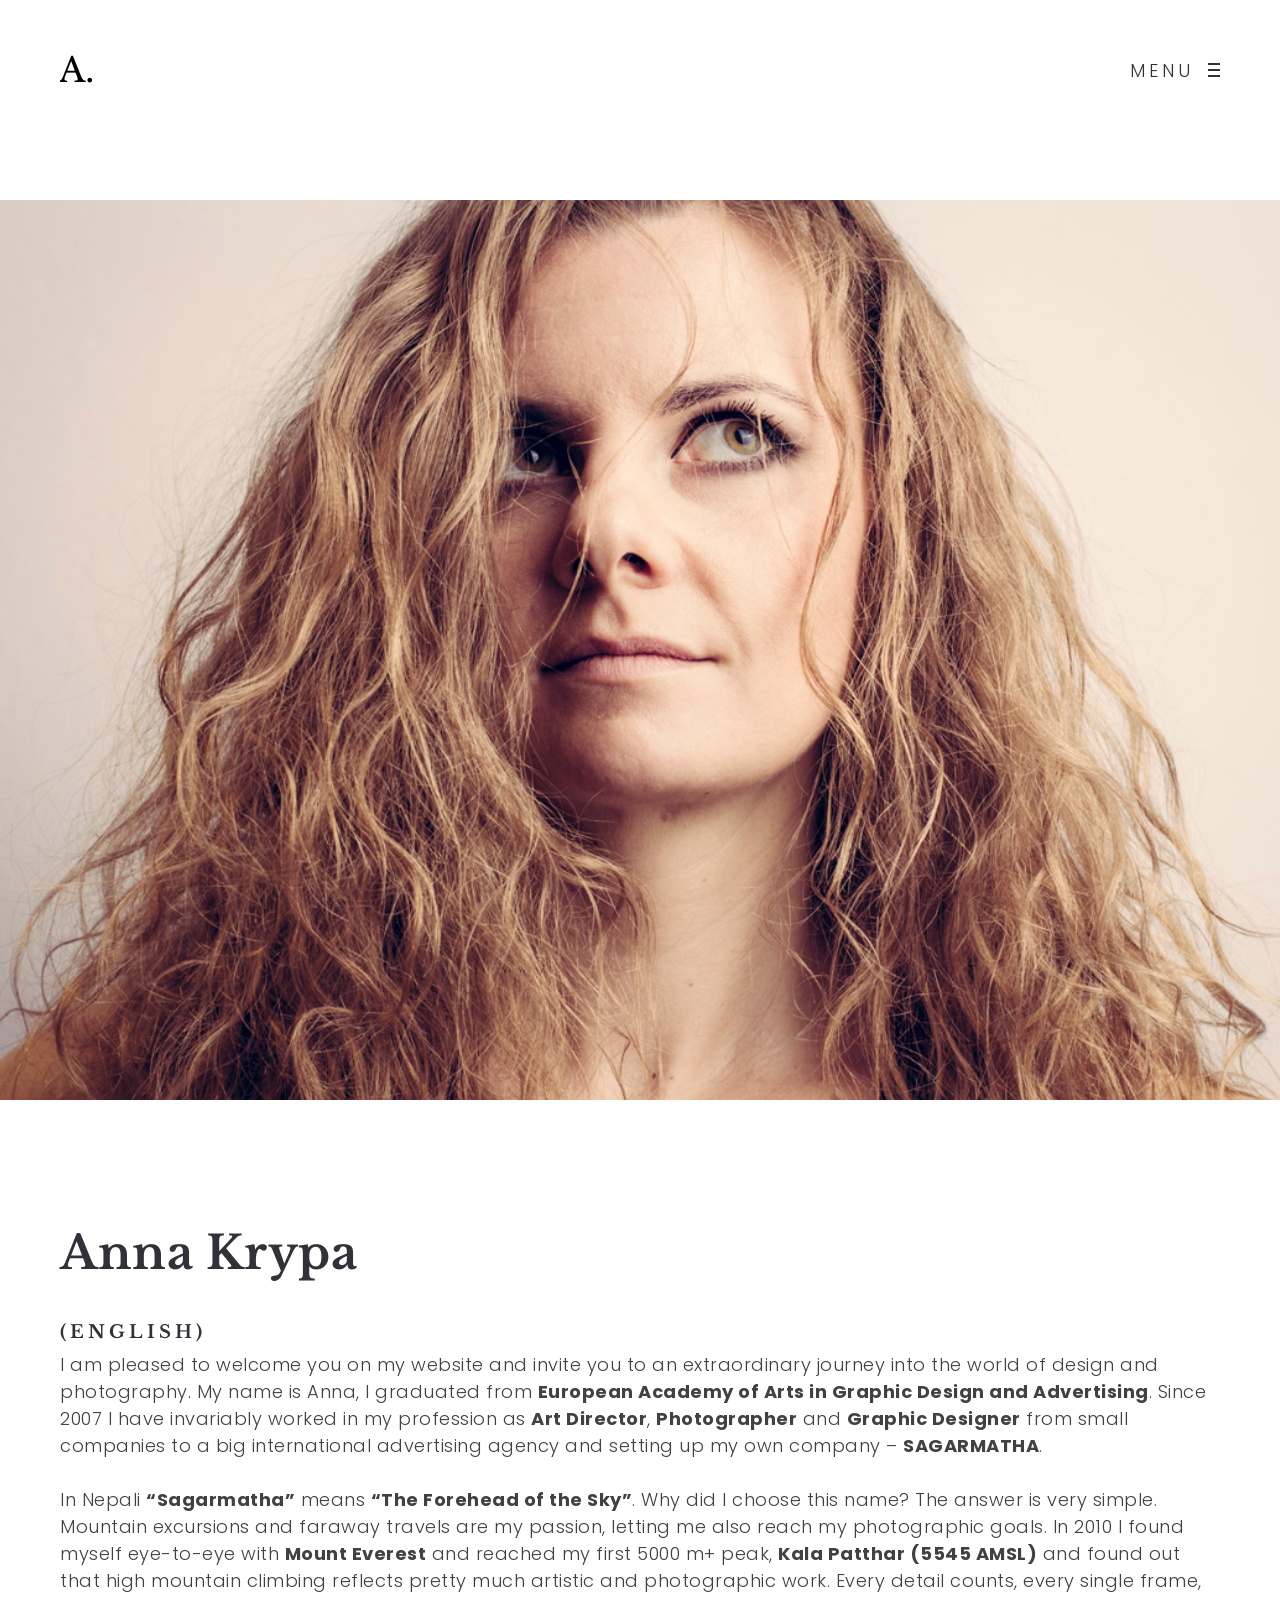
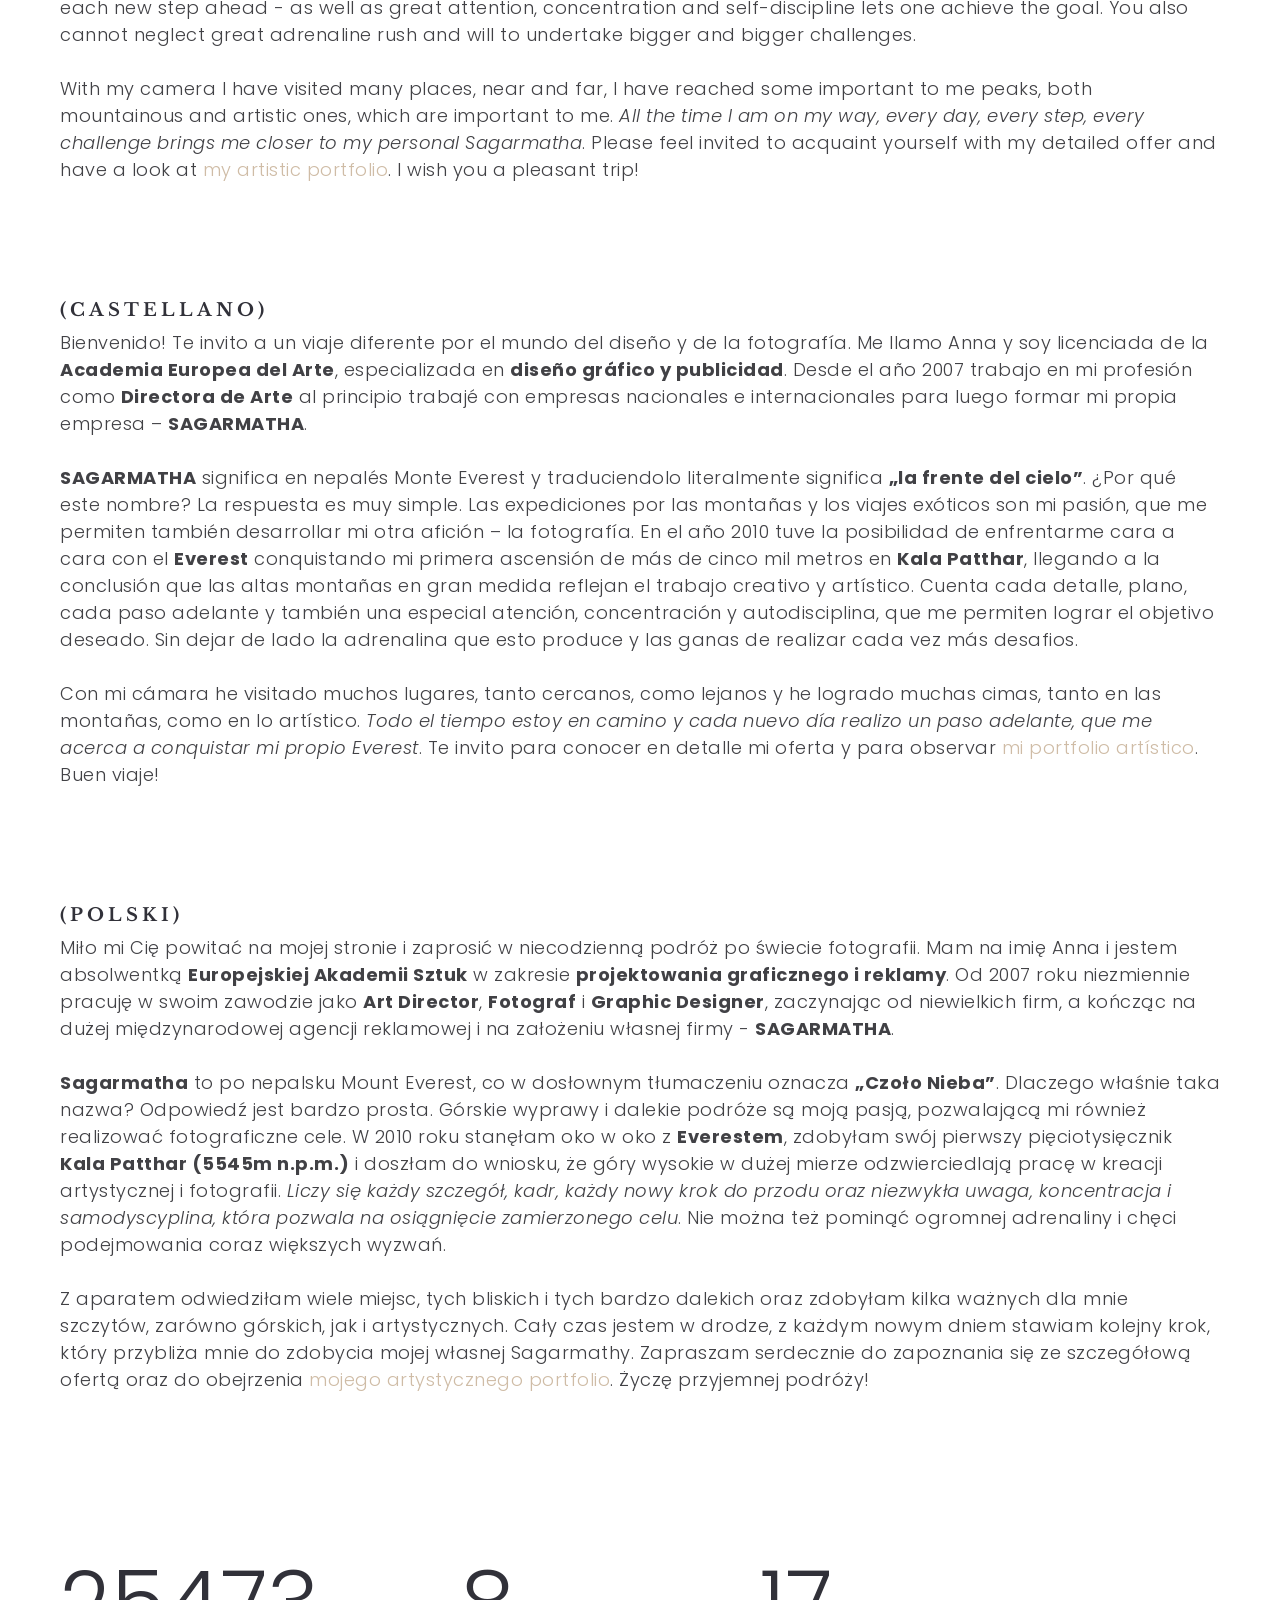
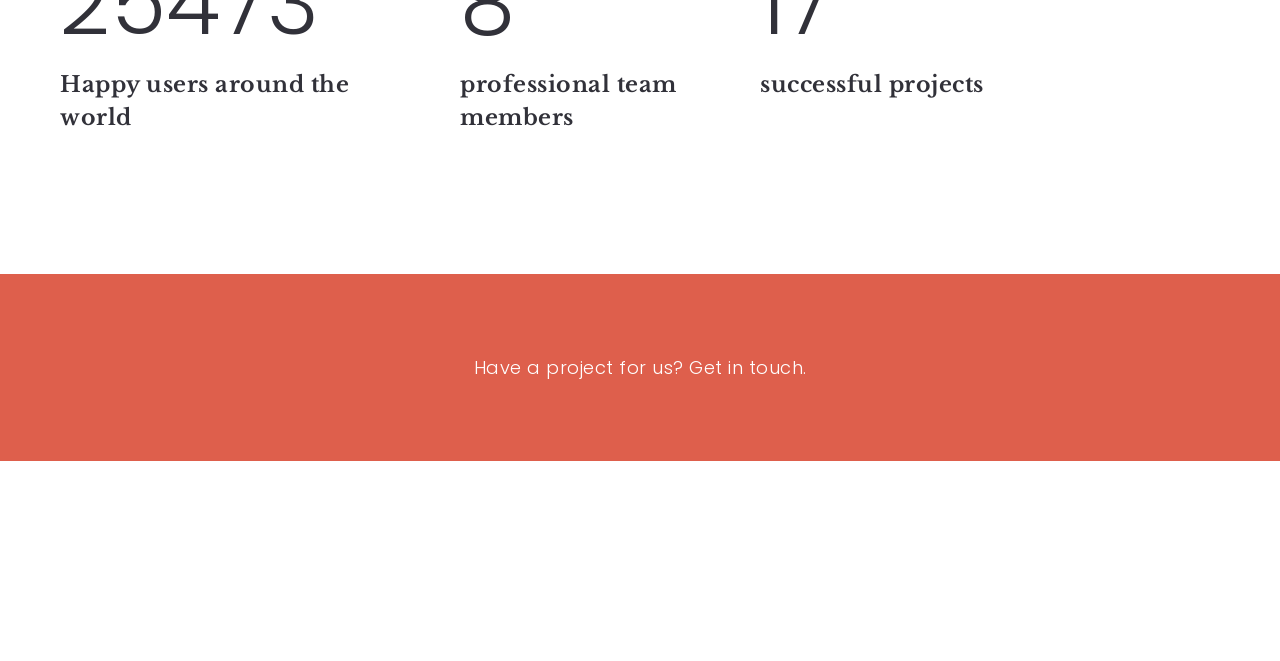
==== commit 8bc89ab3: "Fix works link" ====
--- a/about.html
+++ b/about.html
@@ -16,7 +16,8 @@
     <link rel="apple-touch-icon-precomposed" href="img/apple-touch-icon-114x114.png">
 
     <!-- Google Fonts -->
-    <link rel='stylesheet' href='https://fonts.googleapis.com/css?family=Poppins%3A400%2C300%7CLibre+Baskerville%3Aregular%2Citalic%2C700' type='text/css' media='all' />
+    <link rel='stylesheet' href='https://fonts.googleapis.com/css?family=Poppins%3A400%2C300%7CLibre+Baskerville%3Aregular%2Citalic%2C700'
+        type='text/css' media='all' />
 
     <!-- Bootstrap CSS -->
     <link rel='stylesheet' href='css/bootstrap.css' type='text/css' media='screen' />
@@ -51,7 +52,6 @@
     <!--[if lte IE 8]>
         <div style="width: 100%;" class="messagebox_orange">Your browser is obsolete and does not support this webpage. Please use newer version of your browser or visit <a href="http://www.ie6countdown.com/" target="_new">Internet Explorer 6 countdown page</a>  for more information. </div>
         <![endif]-->
-
 </head>
 
 <body class="page page-template-default default-dark-logo pswp-light-skin responsive-ux navi-hide page_from_top dark-logo header-sticky preload">
@@ -247,53 +247,91 @@
                                             <p><br></p>
                                             <h5>(ENGLISH)</h5>
                                             <p>
-                                                I am pleased to welcome you on my website and invite you to an extraordinary journey into the world of design and photography. My name is Anna, I graduated from <strong>European Academy of Arts in Graphic Design and Advertising</strong>.
-                                                Since 2007 I have invariably worked in my profession as <strong>Art Director</strong>, <strong>Photographer</strong> and <strong>Graphic Designer</strong> from small companies to a big international advertising
-                                                agency and setting up my own company – <strong>SAGARMATHA</strong>.
-                                            </p><br>
-                                            <p>
-                                                In Nepali <strong>“Sagarmatha”</strong> means <strong>“The Forehead of the Sky”</strong>. Why did I choose this name? The answer is very simple. Mountain excursions and faraway travels are my passion, letting
-                                                me also reach my photographic goals. In 2010 I found myself eye-to-eye with
-                                                <strong>Mount Everest</strong> and reached my first 5000 m+ peak, <strong>Kala Patthar (5545 AMSL)</strong> and found out that high mountain climbing reflects pretty much artistic and photographic work.
-                                                Every detail counts, every single frame, each new step ahead - as well as great attention, concentration and self-discipline lets one achieve the goal. You also cannot neglect great adrenaline rush and will
+                                                I am pleased to welcome you on my website and invite you to an extraordinary journey into the world of design and photography.
+                                                My name is Anna, I graduated from <strong>European Academy of Arts in Graphic Design and Advertising</strong>.
+                                                Since 2007 I have invariably worked in my profession as <strong>Art Director</strong>,
+                                                <strong>Photographer</strong> and <strong>Graphic Designer</strong> from
+                                                small companies to a big international advertising agency and setting up
+                                                my own company – <strong>SAGARMATHA</strong>.
+                                            </p><br>
+                                            <p>
+                                                In Nepali <strong>“Sagarmatha”</strong> means <strong>“The Forehead of the Sky”</strong>.
+                                                Why did I choose this name? The answer is very simple. Mountain excursions
+                                                and faraway travels are my passion, letting me also reach my photographic
+                                                goals. In 2010 I found myself eye-to-eye with
+                                                <strong>Mount Everest</strong> and reached my first 5000 m+ peak, <strong>Kala Patthar (5545 AMSL)</strong>                                                and found out that high mountain climbing reflects pretty much artistic and
+                                                photographic work. Every detail counts, every single frame, each new step
+                                                ahead - as well as great attention, concentration and self-discipline lets
+                                                one achieve the goal. You also cannot neglect great adrenaline rush and will
                                                 to undertake bigger and bigger challenges.
                                             </p><br>
                                             <p>
-                                                With my camera I have visited many places, near and far, I have reached some important to me peaks, both mountainous and artistic ones, which are important to me. <em>All the time I am on my way, every day, every step, every challenge brings me closer to
-                                                my personal Sagarmatha</em>. Please feel invited to acquaint yourself with my detailed offer and have a look at <a href="http://annakrypa.com" target="_new">my artistic portfolio</a>. I wish you a pleasant
-                                                trip!
+                                                With my camera I have visited many places, near and far, I have reached some important to me peaks, both mountainous and
+                                                artistic ones, which are important to me. <em>All the time I am on my way, every day, every step, every challenge brings me closer to
+                                                my personal Sagarmatha</em>. Please feel invited to acquaint yourself with
+                                                my detailed offer and have a look at <a href="http://annakrypa.com" target="_new">my artistic portfolio</a>.
+                                                I wish you a pleasant trip!
                                             </p><br><br><br><br>
 
                                             <h5>(CASTELLANO)</h5>
                                             <p>
-                                                Bienvenido! Te invito a un viaje diferente por el mundo del diseño y de la fotografía. Me llamo Anna y soy licenciada de la <strong>Academia Europea del Arte</strong>, especializada en <strong>diseño gráfico y publicidad</strong>.
-                                                Desde el año 2007 trabajo en mi profesión como <strong>Directora de Arte</strong> al principio trabajé con empresas nacionales e internacionales para luego formar mi propia empresa – <strong>SAGARMATHA</strong>.
-                                            </p><br>
-                                            <p>
-                                                <strong>SAGARMATHA</strong> significa en nepalés Monte Everest y traduciendolo literalmente significa <strong>„la frente del cielo”</strong>. ¿Por qué este nombre? La respuesta es muy simple. Las expediciones
-                                                por las montañas y los viajes exóticos son mi pasión, que me permiten también desarrollar mi otra afición – la fotografía. En el año 2010 tuve la posibilidad de enfrentarme cara a cara con el <strong>Everest</strong>                                                conquistando mi primera ascensión de más de cinco mil metros en <strong>Kala Patthar</strong>, llegando a la conclusión que las altas montañas en gran medida reflejan el trabajo creativo y artístico. Cuenta
-                                                cada detalle, plano, cada paso adelante y también una especial atención, concentración y autodisciplina, que me permiten lograr el objetivo deseado. Sin dejar de lado la adrenalina que esto produce y las
+                                                Bienvenido! Te invito a un viaje diferente por el mundo del diseño y de la fotografía. Me llamo Anna y soy licenciada de
+                                                la <strong>Academia Europea del Arte</strong>,
+                                                especializada en <strong>diseño gráfico y publicidad</strong>. Desde el año
+                                                2007 trabajo en mi profesión como <strong>Directora de Arte</strong> al principio
+                                                trabajé con empresas nacionales e internacionales para luego formar mi propia
+                                                empresa – <strong>SAGARMATHA</strong>.
+                                            </p><br>
+                                            <p>
+                                                <strong>SAGARMATHA</strong> significa en nepalés Monte Everest y traduciendolo
+                                                literalmente significa <strong>„la frente del cielo”</strong>. ¿Por qué este
+                                                nombre? La respuesta es muy simple. Las expediciones por las montañas y los
+                                                viajes exóticos son mi pasión, que me permiten también desarrollar mi otra
+                                                afición – la fotografía. En el año 2010 tuve la posibilidad de enfrentarme
+                                                cara a cara con el <strong>Everest</strong> conquistando mi primera ascensión
+                                                de más de cinco mil metros en <strong>Kala Patthar</strong>, llegando a la
+                                                conclusión que las altas montañas en gran medida reflejan el trabajo creativo
+                                                y artístico. Cuenta cada detalle, plano, cada paso adelante y también una
+                                                especial atención, concentración y autodisciplina, que me permiten lograr
+                                                el objetivo deseado. Sin dejar de lado la adrenalina que esto produce y las
                                                 ganas de realizar cada vez más desafios.
                                             </p><br>
                                             <p>
-                                                Con mi cámara he visitado muchos lugares, tanto cercanos, como lejanos y he logrado muchas cimas, tanto en las montañas, como en lo artístico. <em>Todo el tiempo estoy en camino y cada nuevo día realizo un paso adelante, que me acerca a conquistar mi propio
-                                                Everest</em>. Te invito para conocer en detalle mi oferta y para observar <a href="http://annakrypa.com" target="_new">mi portfolio artístico</a>. Buen viaje!
+                                                Con mi cámara he visitado muchos lugares, tanto cercanos, como lejanos y he logrado muchas cimas, tanto en las montañas,
+                                                como en lo artístico. <em>Todo el tiempo estoy en camino y cada nuevo día realizo un paso adelante, que me acerca a conquistar mi propio
+                                                Everest</em>. Te invito para conocer en detalle mi oferta y para observar
+                                                <a href="http://annakrypa.com" target="_new">mi portfolio artístico</a>.
+                                                Buen viaje!
                                             </p><br><br><br><br>
 
                                             <h5>(POLSKI)</h5>
                                             <p>
-                                                Miło mi Cię powitać na mojej stronie i zaprosić w niecodzienną podróż po świecie fotografii. Mam na imię Anna i jestem absolwentką <strong>Europejskiej Akademii Sztuk</strong> w zakresie <strong>projektowania graficznego i reklamy</strong>.
-                                                Od 2007 roku niezmiennie pracuję w swoim zawodzie jako <strong>Art Director</strong>, <strong>Fotograf</strong> i <strong>Graphic Designer</strong>, zaczynając od niewielkich firm, a kończąc na dużej międzynarodowej
-                                                agencji reklamowej i na założeniu własnej firmy - <strong>SAGARMATHA</strong>.
-                                            </p><br>
-                                            <p>
-                                                <strong>Sagarmatha</strong> to po nepalsku Mount Everest, co w dosłownym tłumaczeniu oznacza <strong>„Czoło Nieba”</strong>. Dlaczego właśnie taka nazwa? Odpowiedź jest bardzo prosta. Górskie wyprawy i dalekie
-                                                podróże są moją pasją, pozwalającą mi również realizować fotograficzne cele. W 2010 roku stanęłam oko w oko z <strong>Everestem</strong>, zdobyłam swój pierwszy pięciotysięcznik <strong>Kala Patthar (5545m n.p.m.)</strong>                                                i doszłam do wniosku, że góry wysokie w dużej mierze odzwierciedlają pracę w kreacji artystycznej i fotografii. <em>Liczy się każdy szczegół, kadr, każdy nowy krok do przodu oraz niezwykła uwaga, koncentracja i samodyscyplina, która pozwala na osiągnięcie zamierzonego celu</em>.
-                                                Nie można też pominąć ogromnej adrenaliny i chęci podejmowania coraz większych wyzwań.
-                                            </p><br>
-                                            <p>
-                                                Z aparatem odwiedziłam wiele miejsc, tych bliskich i tych bardzo dalekich oraz zdobyłam kilka ważnych dla mnie szczytów, zarówno górskich, jak i artystycznych. Cały czas jestem w drodze, z każdym nowym dniem stawiam kolejny krok, który przybliża mnie
-                                                do zdobycia mojej własnej Sagarmathy. Zapraszam serdecznie do zapoznania się ze szczegółową ofertą oraz do obejrzenia <a href="http://annakrypa.com" target="_new">mojego artystycznego portfolio</a>.
+                                                Miło mi Cię powitać na mojej stronie i zaprosić w niecodzienną podróż po świecie fotografii. Mam na imię Anna i jestem absolwentką
+                                                <strong>Europejskiej Akademii Sztuk</strong> w zakresie <strong>projektowania graficznego i reklamy</strong>.
+                                                Od 2007 roku niezmiennie pracuję w swoim zawodzie jako <strong>Art Director</strong>,
+                                                <strong>Fotograf</strong> i <strong>Graphic Designer</strong>, zaczynając
+                                                od niewielkich firm, a kończąc na dużej międzynarodowej agencji reklamowej
+                                                i na założeniu własnej firmy - <strong>SAGARMATHA</strong>.
+                                            </p><br>
+                                            <p>
+                                                <strong>Sagarmatha</strong> to po nepalsku Mount Everest, co w dosłownym
+                                                tłumaczeniu oznacza <strong>„Czoło Nieba”</strong>. Dlaczego właśnie taka
+                                                nazwa? Odpowiedź jest bardzo prosta. Górskie wyprawy i dalekie podróże są
+                                                moją pasją, pozwalającą mi również realizować fotograficzne cele. W 2010
+                                                roku stanęłam oko w oko z <strong>Everestem</strong>, zdobyłam swój pierwszy
+                                                pięciotysięcznik <strong>Kala Patthar (5545m n.p.m.)</strong> i doszłam do
+                                                wniosku, że góry wysokie w dużej mierze odzwierciedlają pracę w kreacji artystycznej
+                                                i fotografii. <em>Liczy się każdy szczegół, kadr, każdy nowy krok do przodu oraz niezwykła uwaga, koncentracja i samodyscyplina, która pozwala na osiągnięcie zamierzonego celu</em>.
+                                                Nie można też pominąć ogromnej adrenaliny i chęci podejmowania coraz większych
+                                                wyzwań.
+                                            </p><br>
+                                            <p>
+                                                Z aparatem odwiedziłam wiele miejsc, tych bliskich i tych bardzo dalekich oraz zdobyłam kilka ważnych dla mnie szczytów,
+                                                zarówno górskich, jak i artystycznych. Cały czas jestem w drodze, z każdym
+                                                nowym dniem stawiam kolejny krok, który przybliża mnie do zdobycia mojej
+                                                własnej Sagarmathy. Zapraszam serdecznie do zapoznania się ze szczegółową
+                                                ofertą oraz do obejrzenia
+                                                <a href="http://annakrypa.com" target="_new">mojego artystycznego portfolio</a>.
                                                 Życzę przyjemnej podróży!
                                             </p><br>
 
@@ -555,7 +593,6 @@
     <script type='text/javascript' src='js/theme.pagebuilder.js'></script>
     <!-- Air. Theme main js -->
     <script type='text/javascript' src='js/custom.theme.js'></script>
-
 </body>
 
 </html>
--- a/css/pagebuild.css
+++ b/css/pagebuild.css
@@ -1,4002 +1,4002 @@
-.bignumber-item/*------------------------ 
-	Pagebuild Reset
----------------------*/
-img {
-	height: auto;
-}
-/* Grid */
-.col-xs-1, .col-sm-1, .col-md-1, .col-lg-1, .col-xs-2, .col-sm-2, .col-md-2, .col-lg-2, .col-xs-3, .col-sm-3, .col-md-3, .col-lg-3, .col-xs-4, .col-sm-4, .col-md-4, .col-lg-4, .col-xs-5, .col-sm-5, .col-md-5, .col-lg-5, .col-xs-6, .col-sm-6, .col-md-6, .col-lg-6, .col-xs-7, .col-sm-7, .col-md-7, .col-lg-7, .col-xs-8, .col-sm-8, .col-md-8, .col-lg-8, .col-xs-9, .col-sm-9, .col-md-9, .col-lg-9, .col-xs-10, .col-sm-10, .col-md-10, .col-lg-10, .col-xs-11, .col-sm-11, .col-md-11, .col-lg-11, .col-xs-12, .col-sm-12, .col-md-12, .col-lg-12 {
-	padding-left: 20px; padding-right: 20px;
-}
-.row {
-	margin-right: -20px; margin-right: -20px;
-}
- /* Fonts */
-.fullwrap-block-text-button-tit,
-.block-text-wrap .iconbox-h5 {
-  font-size: 28px; font-size: 2.8vw; line-height: 1.2; 
-}
-.fullwrap-block-post-tit,
-.fullwrap-block .carousel-des-wrap-tit,
-.fullwrap-block .height-no-auto .iconbox-h5, .fullwrap-block .iconbox-h5, 
-.fullwrap-block .iocnbox.icon_left .fa, .fullwrap-block .iocnbox.icon_right .fa {
-  font-size: 24px; font-size: 2vw; 
-}
-.mainlist-meta, .mainlist-meta a,
-.fullwrap-block-post-cate,.fullwrap-block-post-meta,.fullwrap-block-text-button-des,.fullwrap-block #sb_instagram .sbi_follow_btn,
-.fullwrap-block .rotatingtweet p.rtw_main,.fullwrap-block .height-no-auto .rotatingtweet p.rtw_main a,
-.fullwrap-block .carousel-des .article-cate-a,
-.fullwrap-block-text-button-subtit,
-#content_wrap .fullwrap-block .bignumber p, #content_wrap .fullwrap-block .iconbox-con p,
-.infrographic h1,
-.block-text-wrap .iconbox-con {
-  font-size: 16px; font-size: 1.5vw; line-height: 1.3;
-}
-.fullwrap-block-text-button-btn.ux-btn {
-	font-size: 16px; font-size: 1.5vw; 
-}
-.height-no-auto .fa-2x {
-	font-size: 2em;
-}
-.height-no-auto .fa-3x {
-	font-size: 3em;
-}
-
-/* General */
-.shadow { position: relative; opacity:0; }
-.shadow:after { 
-	z-index: -1; content: '';width: 50%; position: absolute; top: 50%; bottom: 15px; right: 15px; left: auto; background-color:  rgba(0,0,0,0.5);
-	box-shadow: 0 15px 10px rgba(0,0,0,0.5);
-	-webkit-transform: rotate(1deg);
-	-moz-transform: rotate(1deg);
-	-ms-transform: rotate(1deg);
-	-o-transform: rotate(1deg);
-	transform: rotate(1deg);
-}
-.theme-color-1{ color:#DE5F4C;}
-.theme-color-2{ color:#be9ecd;}
-.theme-color-3{ color:#f67bb5;}
-.theme-color-4{ color:#8FC4E0;}
-.theme-color-5{ color:#5a6b7f;}
-.theme-color-6{ color:#b8b69d;}
-.theme-color-7{ color:#2ECC80;}
-.theme-color-8{ color:#e8b900;}
-.theme-color-9{ color:#C6A584;}
-.theme-color-10{ color:#28282E;}
-
-.bg-theme-color-1,.promote-hover-bg-theme-color-1:hover,.list-layout-con.bg-theme-color-1 { background-color:#DE5F4C;}
-.bg-theme-color-2,.promote-hover-bg-theme-color-2:hover,.list-layout-con.bg-theme-color-2 { background-color:#be9ecd;}
-.bg-theme-color-3,.promote-hover-bg-theme-color-3:hover,.list-layout-con.bg-theme-color-3 { background-color:#f67bb5;}
-.bg-theme-color-4,.promote-hover-bg-theme-color-4:hover,.list-layout-con.bg-theme-color-4 { background-color:#8FC4E0;}
-.bg-theme-color-5,.promote-hover-bg-theme-color-5:hover,.list-layout-con.bg-theme-color-5 { background-color:#5a6b7f;}
-.bg-theme-color-6,.promote-hover-bg-theme-color-6:hover,.list-layout-con.bg-theme-color-6 { background-color:#b8b69d;}
-.bg-theme-color-7,.promote-hover-bg-theme-color-7:hover,.list-layout-con.bg-theme-color-7 { background-color:#2ECC80;}
-.bg-theme-color-8,.promote-hover-bg-theme-color-8:hover,.list-layout-con.bg-theme-color-8 { background-color:#e8b900;}
-.bg-theme-color-9,.promote-hover-bg-theme-color-9:hover,.list-layout-con.bg-theme-color-9 { background-color:#C6A584;}
-.bg-theme-color-10,.promote-hover-bg-theme-color-10:hover,.navi-bgcolor-default,.list-layout-con.bg-theme-color-10 { background-color:#28282E;}
-
-.moudle .ux-btn.bg-theme-color-1 { border-color:#DE5F4C; color:#DE5F4C; }
-.moudle .ux-btn.bg-theme-color-2 { border-color:#be9ecd; color:#be9ecd; }
-.moudle .ux-btn.bg-theme-color-3 { border-color:#f67bb5; color:#f67bb5; }
-.moudle .ux-btn.bg-theme-color-4 { border-color:#8FC4E0; color:#8FC4E0; }	
-.moudle .ux-btn.bg-theme-color-5 { border-color:#5a6b7f; color:#5a6b7f; }
-.moudle .ux-btn.bg-theme-color-6 { border-color:#b8b69d; color:#b8b69d; }
-.moudle .ux-btn.bg-theme-color-7 { border-color:#2ECC80; color:#2ECC80; }
-.moudle .ux-btn.bg-theme-color-8 { border-color:#e8b900; color:#e8b900; }
-.moudle .ux-btn.bg-theme-color-9 { border-color:#C6A584; color:#C6A584; }
-.moudle .ux-btn.bg-theme-color-10 { border-color:#28282E; color:#28282E; }
-
-.moudle .ux-btn.bg-theme-color-1-hover:hover { border-color:#DE5F4C; color:#DE5F4C; }
-.moudle .ux-btn.bg-theme-color-2-hover:hover { border-color:#be9ecd; color:#be9ecd; }
-.moudle .ux-btn.bg-theme-color-3-hover:hover { border-color:#f67bb5; color:#f67bb5; }
-.moudle .ux-btn.bg-theme-color-4-hover:hover { border-color:#8FC4E0; color:#8FC4E0; }	
-.moudle .ux-btn.bg-theme-color-5-hover:hover { border-color:#5a6b7f; color:#5a6b7f; }
-.moudle .ux-btn.bg-theme-color-6-hover:hover { border-color:#b8b69d; color:#b8b69d; }
-.moudle .ux-btn.bg-theme-color-7-hover:hover { border-color:#2ECC80; color:#2ECC80; }
-.moudle .ux-btn.bg-theme-color-8-hover:hover { border-color:#e8b900; color:#e8b900; }
-.moudle .ux-btn.bg-theme-color-9-hover:hover { border-color:#C6A584; color:#C6A584; }
-.moudle .ux-btn.bg-theme-color-10-hover:hover { border-color:#28282E; color:#28282E; }
-
-
-/* Transition */
-.flex-slider-wrap .flex-direction-nav a,
-.carousel-control,
-.ux-btn,
-.grayscale,
-.filter-floating ul,
-.blog-item-more-a,
-.item-title-a,
-.liqd-gallery-img i.icon-m-pt-portfolio,
-.icon_wrap i,
-.iconbox-plus-svg-wrap i,
-.post-carousel-pagination a,
-.post-carousel-img,
-.video-overlay,
-.list-layout-con,
-.grid-item-text-h2,
-.grid-item-text-cate {
--webkit-transition: all 0.5s;
--moz-transition: all 0.5s;
--ms-transition: all 0.5s;
-transition: all 0.5s; 
-} 
-.ux-hover-wrap i,
-.fullwrap-with-tab-inn,
-.mask-hover-caption-block,
-.filters li a:before,
-.iconbox-content-hide .icon_text,
-.portfolio-caroufredsel-hover,
-.portfolio-grid-item-text {
--webkit-transition: opacity 0.5s;
--moz-transition: opacity 0.5s;
--ms-transition: opacity 0.5s;
-transition: opacity 0.5s; 
-}
-.team-item-con-back,
-.team-item .img-wrap,
-.iconbox-content-hide .icontext-inn,
-.portfolio-caroufredsel-img,
-.ux-btn-text,
-.ux-btn .fa,
-.standard-list-item-img,
-.portfolio-standatd-tit:before,
-.single-image-img,
-.blog-unit-more-a .fa {
--webkit-transition: -webkit-transform 0.5s;
--moz-transition: -moz-transform 0.5s;
--ms-transition: -ms-transform 0.5s; 
-transition: transform 0.5s;
-}
-.testimenials,
-.testimenials .arrow-bg,
-.pagenums a,
-.promote-mod,
-.brick-inside,
-.fullwrap-block-inn {  
--webkit-transition: background-color 0.5s;
--moz-transition: background-color 0.5s;
--ms-transition: background-color 0.5s; 
-transition: background-color 0.5s;
-}
-.liquid-title a,
-.liquid-title i,
-.liquid-more-icon i{  
--webkit-transition: color 0.5s;
--moz-transition: color 0.5s;
--ms-transition: color 0.5s; 
-transition: color 0.5s;
-}
-.iconbox-plus-svg-wrap,
-.image-box-svg-wrap,
-.animation-default-ux{
--webkit-transition: all 1.2s;
--moz-transition: all 1.2s;
--ms-transition: all 1.2s; 
-transition: all 1.2s;
-} 
-
-.middle-ux {
-position:relative; top:50%; 
--webkit-transform: translate(0,-50%);
--moz-transform: translate(0,-50%);
--ms-transform: translate(0,-50%); 
-transform: translate(0,-50%);
-}
-.center-ux,
-.title-ux.line_both_sides.center,
-.title-ux.line_under_over.center {
-  position:relative; left:50%; 
--webkit-transform: translate(-50%,0);
--moz-transform: translate(-50%,0);
--ms-transform: translate(-50%,0); 
-transform: translate(-50%,0);
-}
-.centered-ux{
-position:relative; left:50%; top: 50%; 
--webkit-transform: translate(-50%,-50%);
--moz-transform: translate(-50%,-50%);
--ms-transform: translate(-50%,-50%); 
-transform: translate(-50%,-50%);
-}
-.left-ux{ float: left; }
-.right-ux{ float: right; }
-
-
-
-/*------------------------ 
-	Icon Font ux
----------------------*/
-
-@font-face{font-family:'icon';
-src:url('../fonts/icon.eot');
-src:url('../fonts/icon.eot?#iefix') format('embedded-opentype'),
-url('../fonts/icon.woff') format('woff'),
-url('../fonts/icon.ttf') format('truetype'),
-url('../fonts/icon.svg#icon') format('svg');
-font-weight:normal;font-style:normal;
-}
-[class^="icon-"], [class*=" icon-"], 
-.isotope-item .item_topbar:before,
-.item_link:before,
-#mobile-advanced li > a:before,
-.message-box:before {
-	font-family: 'icon';
-	speak: none;
-	font-style: normal;
-	font-weight: normal;
-	font-variant: normal;
-	text-transform: none;
-	line-height: 1;
-
-	/* Better Font Rendering =========== */
-	-webkit-font-smoothing: antialiased;
-	-moz-osx-font-smoothing: grayscale;
-}
-
-.icon-p-stop:before {
-	content: "\e600";
-}
-.icon-p-play:before {
-	content: "\e601";
-}
-.icon-p-pause:before {
-	content: "\e602";
-}
-.icon-m-view:before {
-	content: "\e603";
-}
-.icon-m-users:before {
-	content: "\e604";
-}
-.icon-m-search:before {
-	content: "\e605";
-}
-.icon-m-search-square:before {
-	content: "\e606";
-}
-.icon-m-right-dir:before {
-	content: "\e607";
-}
-.icon-m-right-arrow-curved:before {
-	content: "\e608";
-}
-.icon-m-quote-left:before {
-	content: "\e609";
-}
-.icon-m-plus-circle:before {
-	content: "\e60a";
-}
-.icon-m-more:before {
-	content: "\e60b";
-}
-.icon-m-minus-circle:before {
-	content: "\e60c";
-}
-.icon-m-menu:before {
-	content: "\e60d";
-}
-.icon-m-location:before {
-	content: "\e60e";
-}
-.icon-m-grid:before {
-	content: "\e60f";
-}
-.icon-m-forum-top:before {
-	content: "\e610";
-}
-.icon-m-forum-repairing:before {
-	content: "\e611";
-}
-.icon-m-forum-question:before {
-	content: "\e612";
-}
-.icon-m-forum-locked:before {
-	content: "\e613";
-}
-.icon-m-check-circle:before {
-	content: "\e614";
-}
-.icon-m-calendar:before {
-	content: "\e615";
-}
-.icon-m-at:before {
-	content: "\e616";
-}
-.icon-m-alert:before {
-	content: "\e617";
-}
-.icon-m-alert-circle:before {
-	content: "\e618";
-}
-.icon-m-user:before {
-	content: "\e619";
-}
-.icon-m-trash:before {
-	content: "\e61a";
-}
-.icon-m-tel:before {
-	content: "\e61b";
-}
-.icon-m-tag:before {
-	content: "\e61c";
-}
-.icon-m-slider-right:before {
-	content: "\e61d";
-}
-.icon-m-slider-left:before {
-	content: "\e61e";
-}
-.icon-m-shopping-cart:before {
-	content: "\e61f";
-}
-.icon-m-pt-video:before {
-	content: "\e620";
-}
-.icon-m-pt-standard:before {
-	content: "\e621";
-}
-.icon-m-pt-quote:before {
-	content: "\e622";
-}
-.icon-m-pt-portfolio:before {
-	content: "\e623";
-}
-.icon-m-pt-link:before {
-	content: "\e624";
-}
-.icon-m-pt-image:before {
-	content: "\e625";
-}
-.icon-m-pt-audio:before {
-	content: "\e626";
-}
-.icon-m-link:before {
-	content: "\e627";
-}
-.icon-m-left-dir:before {
-	content: "\e628";
-}
-.icon-m-ipod:before {
-	content: "\e629";
-}
-.icon-m-info-circle:before {
-	content: "\e62a";
-}
-.icon-m-history:before {
-	content: "\e62b";
-}
-.icon-m-help-circle:before {
-	content: "\e62c";
-}
-.icon-m-heart-circle:before {
-	content: "\e62d";
-}
-.icon-m-forum-done:before {
-	content: "\e62e";
-}
-.icon-m-email:before {
-	content: "\e62f";
-}
-.icon-m-dot:before {
-	content: "\e630";
-}
-.icon-m-dot-large:before {
-	content: "\e631";
-}
-.icon-m-comment:before {
-	content: "\e632";
-}
-.icon-m-close-thin:before {
-	content: "\e633";
-}
-.icon-m-close-circle:before {
-	content: "\e634";
-}
-
-
-/*
------------------------------------------	
-	fullwidth-wrap
-------------------------------------------
-*/
-.fullwrap_moudle > .row {
-	margin-left: 0; margin-right: 0;
-}
-.custom_fullwidth_wrap{ opacity:0; }
-.fullwidth-wrap { width:100%; clear:both; height:auto; position: relative; z-index:0; }
-.fullwidth-wrap > .container-fluid { padding-left: 40px; padding-right: 40px; }
-.fullwidth-text-shadow .text_block.withbg,
-.fullwidth-text-white .ux-mod-nobg .accordion-heading a { text-shadow:none; }
-.fullwidth-text-white .ux-mod-nobg,
-.fullwidth-text-white .ux-mod-nobg h1,
-.fullwidth-text-white .ux-mod-nobg h2,
-.fullwidth-text-white .ux-mod-nobg h3,
-.fullwidth-text-white .ux-mod-nobg h4,
-.fullwidth-text-white .ux-mod-nobg h5,
-.fullwidth-text-white .ux-mod-nobg h6,
-.fullwidth-text-white .ux-mod-nobg .accordion-heading .accordion-toggle,
-.fullwidth-text-white .ux-mod-nobg.job-mod .accordion-heading a,
-.fullwidth-text-white .ux-mod-nobg.faq-mod .accordion-heading a,
-.fullwidth-text-white .ux-mod-nobg.infrographic.bar .bar-percent,
-.fullwidth-text-white .ux-mod-nobg .infrographic-subtit,
-.fullwidth-text-white .ux-mod-nobg .jqbar.vertical span,
-.fullwidth-text-white .ux-mod-nobg .testimonial-item a,
-.fullwidth-text-white .separator h4,
-.fullwidth-text-white .filters li a,
-.fullwidth-text-white .post-carousel-item,
-.fullwidth-text-white .post-carousel-item a,
-.fullwidth-text-white .image-box .fa,
-.fullwidth-text-white .ux-mod-nobg .iconbox-a,
-.fullwidth-text-white .ux-mod-nobg .ux-grid-tit-a,
-.fullwidth-text-white .contactform.ux-mod-nobg input[type="text"],
-.fullwidth-text-white .contactform.ux-mod-nobg textarea,
-.fullwidth-text-white .contactform input[type="submit"],
-.fullwidth-text-white .fullwrap-with-tab-nav-a,
-.fullwidth-text-white .filters.filters-nobg li.active .filters-a,
-.fullwidth-text-white .filters.filters-nobg li .filters-a:hover,
-.fullwidth-text-white .fullwrap-block-text-button-subtit, 
-.fullwidth-text-white .fullwrap-block-text-button-tit,
-.fullwidth-text-white .fullwrap-block-text-button-des,
-.fullwidth-text-white .fullwrap-block-text-button-des a, 
-.fullwidth-text-white .fullwrap-block-text-button-btn,
-.fullwidth-text-white .fullwrap-block-post-tit-a,
-.fullwidth-text-white .fullwrap-block-post-meta-unit,
-.fullwidth-text-white .fullwrap-block-post-meta-unit a,
-.fullwidth-text-white .fullwrap-block-post-cate a,
-.fullwidth-text-white.fullwrap-block-slider,
-.fullwidth-text-white.fullwrap-block-slider .carousel-des a[rel*="category"],
-.fullwidth-text-white.fullwrap-block-slider .carousel-des-wrap-tit-a,
-.fullwidth-text-white .twitter-mod,
-.fullwidth-text-white .twitter-mod a,
-.fullwidth-text-white .article-cate-a { 
-	color:#fff; 
-}
-
-.fullwidth-text-white .separator.title_above .separator_inn.bg- ,
-.fullwidth-text-white .title-ux.line_both_sides:before,
-.fullwidth-text-white .title-ux.line_both_sides:after,
-.fullwidth-text-white .short_line:after,
-.fullwidth-text-white .contactform input[type="submit"]:hover,
-.fullwidth-text-white .ux-grid-tit-a:after,
-.fullwidth-text-white .post-carousel-pagination a,
-.fullwidth-text-white .filters.filters-nobg .filters-a:before { background-color: #fff; }
-.fullwidth-text-white .contactform input[type="submit"] { background: transparent;}
-
-.fullwidth-text-white .title-ux.line_under_over,
-.fullwidth-text-white .contactform input[type="text"],
-.fullwidth-text-white .contactform textarea,
-.fullwidth-text-white .contactform input[type="submit"],
-.fullwidth-text-white input#idi_send { border-color: #fff;}
-
-.fullwidth-text-white .ux-mod-nobg .image-box-des,
-.fullwidth-text-white .ux-mod-nobg .ux-grid-excerpt { color: rgba(255,255,255,.5); }
-.fullwidth-text-white .ux-mod-nobg .latest-posts-date，
-.fullwidth-text-white .ux-mod-nobg .latest-posts-tags a,
-.fullwidth-text-white .ux-mod-nobg .post-carousel-item-more { color: rgba(255,255,255,.7); }
-
-.fullwidth-text-white .contactform input[type="submit"]:hover { color: #333; }
-
-.fullwidth-text-white .iterlock-caption h2,
-.fullwidth-text-white .blog_meta_cate a:hover{
-	color:#999;
-}
-.fullwidth-text-shadow .ux-mod-nobg,
-.fullwidth-text-shadow .ux-mod-nobg h1,
-.fullwidth-text-shadow .ux-mod-nobg h2,
-.fullwidth-text-shadow .ux-mod-nobg h3,
-.fullwidth-text-shadow .ux-mod-nobg h4,
-.fullwidth-text-shadow .ux-mod-nobg h5,
-.fullwidth-text-shadow .ux-mod-nobg h6,
-.fullwidth-text-shadow .ux-mod-nobg.job-mod .accordion-heading a,
-.fullwidth-text-shadow .ux-mod-nobg.faq-mod .accordion-heading a,
-.fullwidth-text-shadow .ux-mod-nobg.infrographic.bar .bar-percent,
-.fullwidth-text-shadow .ux-mod-nobg .infrographic-subtit,
-.fullwidth-text-shadow .ux-mod-nobg .jqbar.vertical span{
-	text-shadow:1px 1px 0 #666; 
-}
-.fullwidth-text-shadow .testimenials .arrow-bg,
-.fullwidth-text-shadow .testimenials:hover .arrow-bg{ 
-	background:none; }
-.fullwidth-text-shadow .testimenials span.arrow{ 
-	border-bottom-color:rgba(0, 0, 0, 0);}
-.fullwidth-wrap .ls-wp-container{ 
-	top:-40px; 
-}/*For layerslider in fullwrap*/
-
-.bottom-space-40{ 
-   margin-bottom: 40px; 
-}
-.top-space-40{
-	margin-top: 40px;
-}
-.top-space-80-in{
-	padding-top: 120px;
-}
-.bottom-space-40-in{
-	padding-bottom: 60px;
-}
-
-/*inner width*/
-.fullwrap-inn-width-90,
-.fullwrap-inn-width-90.row {
-	width: 90%; margin-right: auto; margin-left: auto;
-}
-.fullwrap-inn-width-80,
-.fullwrap-inn-width-80.row {
-	width: 80%; margin-right: auto; margin-left: auto;
-}
-.fullwrap-inn-width-70,
-.fullwrap-inn-width-70.row {
-	width: 70%; margin-right: auto; margin-left: auto;
-}
-.fullwrap-inn-width-60,
-.fullwrap-inn-width-60.row {
-	width: 60%; margin-right: auto; margin-left: auto;
-}
-.fullwrap-inn-width-50,
-.fullwrap-inn-width-50.row {
-	width: 50%; margin-right: auto; margin-left: auto;
-}
-
-/* Fullwidth wrap with tab */
-
-.fullwidth-wrap { 
-	overflow:hidden; 
-}
-.fullwidth-wrap.fullwidth_over_visibale {
-	overflow: visible; z-index: 2;
-}
-.fullwrap-with-tab-inn { 
-	padding-top:80px; 
- }
-.fullwrap-with-tab-inn.enble{ 
-	position:static; opacity:1; 
-}
-.fullwrap-with-tab-inn.disble{ 
-	position:absolute; z-index:-1; opacity:0; 
-}
-.fullwrap-with-tab-nav { 
-	text-align:center; position: relative; z-index:9; top:24px;
-}
-.fullwrap-with-tab-nav-a {  
-	 position: relative;display:inline-block; text-align:center; margin:0 20px; height:20px; line-height:20px; 
-}
-.fullwrap-shadow{ 
-	width:100%; height:100px; position:absolute; top:-105px; box-shadow:0px 5px 20px; border-radius:50%;
-}
-.fullwrap-border{ 
-	border-top:1px solid rgba(0,0,0,0.1); border-bottom:1px solid rgba(0,0,0,0.1); 
-}
-
-/* Fullwidth wrap with video , parallax  */
-
-.fullwrap-video { 
-	position: absolute; z-index:0; width:100%; height:100%; top: 0px;
-}
-.fullwrap-video video  { 
-	position: absolute; min-width: 100%; min-height: 100%; width: auto; height: auto; z-index: -100; 
-}
-.fullwrap-video .video-cover {
-	position: absolute; top:-80px; right: 0; bottom: 0; min-width: 100%; min-height: 100%; width: auto; height: auto; z-index: -101; background-size: cover; background-position: 50% 50%;
-}
-.Safari .parallax.back-background {
-	-webkit-transform: translate3d(0px, 0px, 0px) !important; transform: translate3d(0px, 0px, 0px) !important;
-}
-.fullwidth-wrap .parallax {
-	position: absolute; left: 0; width: 100%; top: 0; z-index: -1; height: 100%;
-}
-.fullwidth-wrap .parallax img {
-	width: 100%; height: auto;
-}
-.touch .fullwrap-video video {
-	display: none;
-}
-.touch .fullwidth-wrap.parallax {
-	background-attachment: scroll!important;
-}
-
-/*	
--------------------------------------------
-	Gallery List
--------------------------------------------
-
-Isotope  
-*/
-.container-isotope{ position:relative; }
-.isotope{/* opacity:0; */}
-.isotope_fade{ opacity:1; }
-.isotope-item { z-index: 2; }
-.isotope,
-.isotope .isotope-item {
-  /* change duration value to whatever you like */
-  -webkit-transition-duration: 0.5s;
-     -moz-transition-duration: 0.5s;
-      -ms-transition-duration: 0.5s;
-       -o-transition-duration: 0.5s;
-          transition-duration: 0.5s;
-}
-
-.isotope {
-  -webkit-transition-property: height, width;
-     -moz-transition-property: height, width;
-      -ms-transition-property: height, width;
-       -o-transition-property: height, width;
-          transition-property: height, width;
-}
-
-.isotope .isotope-item {
-  -webkit-transition-property: -webkit-transform, opacity;
-     -moz-transition-property:    -moz-transform, opacity;
-      -ms-transition-property:     -ms-transform, opacity;
-       -o-transition-property:      -o-transform, opacity;
-          transition-property:         transform, opacity;
-}
-
-/**** disabling Isotope CSS3 transitions ****/
-
-.isotope.no-transition,
-.isotope.no-transition .isotope-item,
-.isotope .isotope-item.no-transition {
-  -webkit-transition-duration: 0s;
-     -moz-transition-duration: 0s;
-      -ms-transition-duration: 0s;
-       -o-transition-duration: 0s;
-          transition-duration: 0s;
-}
-.isotope-list-thumb{
-	width: 100%
-}
-
-
-/*Mouseover Fade*/
-
-.fade_wrap { position:relative; width:100%; height:100%; }
-.fade_wrap_back { opacity:0; position:absolute; width:100%; height:100%; 
-	-webkit-transition: all 0.4s ease-in-out; 
-	-moz-transition: all 0.4s ease-in-out;
-	transition: all 0.4s ease-in-out;
-}
-.fade_wrap_back_con { z-index:10; position:absolute; top:40px; left:40px; width:90%; }
-.fade_wrap_back_con a { color:#fff; }
-.fade_wrap_back_bg { z-index:9; position:absolute; width:100%; height:100%; text-align:center; background-color:rgba(0,0,0,0.4); }
-.fade_wrap_back_bg i { position: absolute; top: 50%; left:50%; font-size:60px; width:60px; height:60px; margin-left:-30px; margin-top:-30px;  color: rgba(255, 255, 255, 0.8);opacity:0; -ms-filter: "alpha(opacity=0)";
-	-webkit-transition: all 0.2s ease-in-out; 
-	-moz-transition: all 0.2s ease-in-out;
-	transition: all 0.2s ease-in-out;
-	-webkit-transform: scale(2);
-	-moz-transform: scale(2);
-	ransform: scale(2);
-}	
-.fade_wrap:hover .fade_wrap_back { 
-	opacity:1; 
-	-webkit-transition: all 0.4s ease-in-out; 
-	-moz-transition: all 0.4s ease-in-out;
-	transition: all 0.4s ease-in-out;
-}
-.fade_wrap:hover i {  
-	opacity: 1; 
-	-webkit-transition: all 0.2s ease-in-out; 
-	-moz-transition: all 0.2s ease-in-out;
-	transition: all 0.2s ease-in-out;
-	-webkit-transform: scale(1);
-	-moz-transform: scale(1);
-	transform: scale(1);
-}
-
-
-/* Pagenation */
-
-.pagenums { 
-	margin:0 auto; text-align:center; clear: both;
-}
-.pagenums a,.pagenums span,
-.page-numbers{ 
-	display:inline-block; min-width:40px; text-align:center; margin-left:1px; padding: 0 15px; 
-}
-.page-numbers{
-	float:left; 
-}
-#infscr-loading{ 
-	background-repeat:no-repeat; background-position:90% 50%; min-width:40px; width:90px; height:40px; line-height:40px; padding-left:10px; margin:0 auto; 
-}
-.tw_style {
-	text-align:center; position: relative; 
-}
-.pagenums .tw-style-a { 
-	display:inline-block; position: relative; max-height: none; margin:0 auto; padding: 0; 
-}
-.pagenums .tw-style-a span {
-	font-size: 16px; line-height: 45px;
-}
-.tw-style-a span {
-	padding:0;
-}
-.page-buttom-space{ 
-	height:80px;
-}
-
-/* Grid list */
-.standard-list-item-img-a {
-	position: relative; display: block; overflow: hidden;
-}
-.portfolio-standatd-tit-wrap {
-	position: relative; height: 140px; padding: 0 10px;
-}
-.portfolio-standatd-tit-wrap:before  {
-	content: ''; position: absolute; top: 0; left: 0; width: 100%; height: 100%; opacity: .5;
-}
-.portfolio-standatd-tit-a,
-.portfolio-standatd-tags {
-	position: relative;
-}
-
-/* new portfolio module */
-.moudle .list-layout-col {
-  height: 400px; 
-}
-.moudle .list-layout-inside {
-	position: relative;
-}
-.moudle .list-layout-item {
-	position: relative; overflow: hidden;
-}
-.moudle .list-layout-item,
-.moudle .list-layout-inside,
-.list-layout-col3-1 .list-layout-col3-item:first-child {
-  height: 100%; 
-}
-.list-layout-inside .fullwrap-video {
-	overflow: hidden;
-}
-.list-layout-image {
-  background-position: 50% 50%; background-repeat: no-repeat; background-size: cover; height: 100%; position: relative; overflow: hidden;
-}
-.list-layout-con {
-  position: absolute; right: 0; bottom: 0; z-index: 9; max-width: 80%; opacity: 0; visibility: hidden; display: inline-block; background-color: #fff; padding: 20px 40px 30px;
-  -webkit-transform: translateY(10px);
-  -moz-transform: translateY(10px);
-  -ms-transform: translateY(10px);
-  -o-transform: translateY(10px);
-  transform: translateY(10px);
-}
-.moudle .list-layout-col3-1 {
-  height: 800px;
-}
-
-.list-layout-col3-1 .list-layout-col3-item { 
-  width: 50%;
-}
-.list-layout-col3-1 .list-layout-col3-item {
-  height: 50%;
-} 
-.no-touchevents .moudle .list-layout-item:hover .list-layout-con,
-.touch .moudle .list-layout-item.list-layout-item-hover .list-layout-con {
-  opacity: 1; visibility: visible; 
-  -webkit-transform: translateY(0);
-  -moz-transform: translateY(0);
-  -ms-transform: translateY(0);
-  -o-transform: translateY(0);
-  transform: translateY(0);
-}
-.list-layout-des,
-.list-layout-more {
-	margin-top: 10px; display: block;
-}
-.list-layout-more.ux-btn,
-.iterblock-more.ux-btn {
-	margin-bottom: 0; line-height: 40px; height: 40px; font-size: 14px;
-}
-.list-layout-more.ux-btn .fa,
-.iterblock-more.ux-btn .fa { 
-	margin-left: 5px;
-  -webkit-transform: scale(1); 
-  -moz-transform: scale(1);
-  transform: scale(1); 
-}
-
-/* Grid */
-.portfolio-grid-item .inside {
-	position: relative;
-}
-.portfolio-grid-item-text {
-	position: absolute; top: 0; left: 0; right: 0; bottom: 0; z-index: 0; font-size: 16px;  padding: 30px; background-color: rgba(255,255,255,.8); opacity: 0;
-}
-.portfolio-grid-item-text-inn {
-	position: absolute; bottom: 30px;
-}
-.portfolio-grid-item .inside:hover .portfolio-grid-item-text {
-	opacity: 1;
-}
-.portfolio-grid-item-text h2 {
-	font-size: 20px; margin-top: 10px; line-height: 1.1;
-}
-.grid-item-text-cate {
-	display: block;
-}
-.portfolio-grid-item-text h2,
-.grid-item-text-cate {
-	-webkit-transform: translateY(20px);
-	-moz-transform: translateY(20px);
-	transform: translateY(20px);
-	-webkit-transition-delay: .1s;
-	-moz-transition-delay: .1s;
-	transition-delay: .1s;
-}
-.grid-item-text-cate {
-	-webkit-transition-delay: .15s;
-	-moz-transition-delay: .15s;
-	transition-delay: .15s;
-}
-.portfolio-grid-item .inside:hover .portfolio-grid-item-text h2,
-.portfolio-grid-item .inside:hover .grid-item-text-cate {
-	-webkit-transform: translateY(0);
-	-moz-transform: translateY(0);
-	transform: translateY(0);
-}
-
-
-/*------------------------------  
-	Portfolio brick
------------------------------*/
-
-.width-and-small,
-.width-and-big,
-.width-and-long,
-.width-and-height{
-	overflow: hidden;
-}
-.brick-inside{
-	position: relative; width: 100%; height: 100%;
-}
-.brick-content{
-	position: relative; overflow: hidden;
-}
-.brick-link{
-	height: 100%; width: 100%; display: block;
-}
-.brick-grey{
-	height: 100%;
-}
-.brick-grey:hover{
-	background-color: transparent;
-}
-.brick-hover-mask{
-	width: 100%; height: 100%;
-}
-
-.brick-with-img .brick-hover:hover .brick-hover-mask{
-	z-index: 2;
-}
-.brick-content img {
-   -webkit-transform: scaleY(1);
-   -moz-transform: scaleY(1);
-   -o-transform: scaleY(1);
-   -ms-transform: scaleY(1);
-   transform: scaleY(1);
-   -webkit-transition: all 0.7s ease-in-out;
-   -moz-transition: all 0.7s ease-in-out;
-   -o-transition: all 0.7s ease-in-out;
-   -ms-transition: all 0.7s ease-in-out;
-   transition: all 0.7s ease-in-out;
-}
-.brick-with-img .brick-hover-mask,
-.isotope-liquid-list .brick-hover .brick-hover-mask { position: absolute; z-index: 2; 
-   -webkit-transition: all 0.5s linear;
-   -moz-transition: all 0.5s linear;
-   -o-transition: all 0.5s linear;
-   -ms-transition: all 0.5s linear;
-   transition: all 0.5s linear;
-   -ms-filter: "progid: DXImageTransform.Microsoft.Alpha(Opacity=0)";
-   filter: alpha(opacity=0);
-   opacity: 0;
-}
-.brick-hover-mask .brick-title {
-	font-size: 18px; line-height: 20px; padding-right: 20px; padding-left: 20px; position: relative; opacity: 0.8; text-align: center; position: relative; top: 50%;
-	-webkit-transform: translate(0, -50%);
-   -moz-transform: translate(0, -50%);
-   -o-transform: translate(0, -50%);
-   -ms-transform: translate(0, -50%);
-   transform: translate(0, -50%);
-}
-.brick-with-img .brick-hover-mask .brick-title ,
-.isotope-liquid-list .brick-hover .brick-hover-mask h3 { 
-	-webkit-transform: scale(0) translate(0, -50%);
-	-moz-transform: scale(0) translate(0, -50%);
-	-o-transform: scale(0) translate(0, -50%);
-	-ms-transform: scale(0) translate(0, -50%);
-	transform: scale(0) translate(0, -50%);
-	-webkit-transition: all 0.5s linear;
-	-moz-transition: all 0.5s linear;
-	-o-transition: all 0.5s linear;
-	-ms-transition: all 0.5s linear;
-	transition: all 0.5s linear;
-	-webkit-transform-origin: 50% 50% 50%;
-	-moz-transform-origin: 50% 50% 50%;
-	-o-transform-origin: 50% 50% 50%;
-	-ms-transform-origin: 50% 50% 50%;
-	transform-origin: 50% 50% 50%;
-    opacity: 0;
-}
-.brick-with-img .brick-hover:hover ~ .brick-content img,
-.isotope-liquid-list .hover-effect .brick-hover:hover img {
-   -webkit-transform: scale(1.2);
-   -moz-transform: scale(1.2);
-   -o-transform: scale(1.2);
-   -ms-transform: scale(1.2);
-   transform: scale(1.2);
-   opacity: 0;
-}
-.brick-with-img .brick-hover:hover.brick-hover-mask,
-.isotope-liquid-list .hover-effect .brick-hover:hover .brick-hover-mask {
-	opacity: 1;
-}
-.brick-with-img .brick-hover:hover.brick-hover-mask .brick-title ,
-.brick-with-img .brick-hover:hover .brick-hover-mask .brick-excerpt,
-.isotope-liquid-list .hover-effect .brick-hover:hover .brick-hover-mask h3,
-.isotope-liquid-list .hover-effect .brick-hover:hover .brick-hover-mask .brick-excerpt {
-opacity: 1; top: 50%;
-   -webkit-transform: scale(1) translate(0, -50%);
-   -moz-transform: scale(1) translate(0, -50%);
-   -o-transform: scale(1) translate(0, -50%);
-   -ms-transform: scale(1) translate(0, -50%);
-   transform: scale(1) translate(0, -50%);
-}
-.brick-with-img .brick-hover:hover .brick-hover-mask .brick-excerpt,
-.isotope-liquid-list .hover-effect .brick-hover:hover .brick-hover-mask .brick-excerpt {
-	opacity: 1;
-}
-.brick-with-img div[class*="bg-theme-color-"],.brick-with-img .post-bgcolor-default { 
-	background-color: transparent;
-}
-.brick-with-img .brick-link-gray .brick-hover-mask.brick-hover {
-	z-index: 0;
-}
-.brick-conteng-bg {
-	position:absulate; width:100%; height:100%; left:0; top:0; background-color:#333; 
-}
-.grayscale {
-  /* Firefox 10+, Firefox on Android */
-  filter: url("data:image/svg+xml;utf8,<svg xmlns='http://www.w3.org/2000/svg'><filter id='grayscale'><feColorMatrix type='matrix' values='0.3333 0.3333 0.3333 0 0 0.3333 0.3333 0.3333 0 0 0.3333 0.3333 0.3333 0 0 0 0 0 1 0'/></filter></svg>#grayscale");
-
-  /* IE 6-9 */
-  filter: gray;
-
-  /*
-    Chrome 19+,
-    Safari 6+,
-    Safari 6+ iOS,
-    Opera 15+
-  */
-  -webkit-filter: grayscale(100%);
-}
-.grayscale{
-  /*-webkit-transition: -webkit-filter .5s;*/
-}
-.grayscale:hover {
-  filter: url("data:image/svg+xml;utf8,<svg xmlns=\'http://www.w3.org/2000/svg\'><filter id=\'grayscale\'><feColorMatrix type=\'matrix\' values=\'1 0 0 0 0, 0 1 0 0 0, 0 0 1 0 0, 0 0 0 1 0\'/></filter></svg>#grayscale");
-  -webkit-filter: grayscale(0%);
-  -webkit-transform: scale(1.2);
-  -moz-transform: scale(1.2);
-  -o-transform: scale(1.2);
-  -ms-transform: scale(1.2);
-  transform: scale(1.2);
-}
-.single-image .grayscale:hover { 
-  -webkit-transform: scale(1);
-  -moz-transform: scale(1);
-  -o-transform: scale(1);
-  -ms-transform: scale(1);
-  transform: scale(1);
-}
-.single-image.mouse-over {
-  -webkit-perspective: 900px;
-  -moz-perspective: 900px;
-  perspective: 900px;
-}
-.single-image.mouse-over:hover .single-image-img {
-  -webkit-transform: translateZ(20px);
-  -moz-transform: translateZ(20px); 
-  transform: translateZ(20px);
-}
- 
-
-/*------------------------------  
-	Portfolio Interlock list
------------------------------*/
-
-.interlock-list {
-	margin-top: -80px;
-}
-.interlock-list section:nth-child(2n+1) .iterlock-item-img {
-	float: right;  
-}
-.interlock-list section:nth-child(2n+1) .iterlock-caption {
-	padding-right: 20px;
-}
-.interlock-list section:nth-child(2n) .iterlock-caption {
-	padding-left: 20px;
-}
-.interlock-item{ 
-	width: 100%; max-height: 380px; clear: both; overflow: hidden; margin-top: 80px;
-}
-.iterlock-item-img{ 
-	width: 65%; float: left; 
-}
-.iterlock-item-img img{
-	min-width: 100%;
-}
-.iterlock-caption{ 
-	width: 35%; float: left; 
-}
-.iterlock-caption h2 { 
-	font-size: 1.2em; line-height: 40px; 
-}
-.iterlock-caption .blog_meta {
-	font-size: .9em;
-}
-.iterlock-caption .blog_meta li {
-	margin-left: 0; margin-right: 10px; font-style: normal;
-}
-.iterlock-item-img .ux-hover-wrap {
-	height: 380px; background-size: cover; background-repeat: no-repeat; background-position: 50% 50%;  
-}
-.iterblock-expt {
-	margin-top: 40px;
-}
-.iterblock-more {
-	margin-top: 20px; position: relative; display: inline-block; line-height: 20px;
-}
-
-/*	
--------------------------------------------
-	Portfolio standard list
--------------------------------------------
-*/
-
-.portfolio-standatd-tit{ 
-	position:relative; font-size:16px; font-size: 1.6rem; width: 100%; line-height: 1.25; overflow:hidden; top: 50%;
-	-webkit-transform: translateY(-50%);
-	-moz-transform: translateY(-50%);
-	transform: translateY(-50%);
-}
-.portfolio-standatd-tit-a { width: 100%;  }
-.portfolio-standatd-tit-a-inn { line-height: 20px; }
-.portfolio-standatd-tags a {
-	display: inline-block; 
-}
-.portfolio-standatd-tit.text-left .portfolio-standatd-tags a{
-	margin-left: 0; margin-right: 6px; 
-}
-
-/*	
--------------------------------------------
-	Blog Masonry List 
--------------------------------------------
-*/
-
-.isotope-item.standard .item_topbar:before{ content:"\e621";}
-.isotope-item.gallery .item_topbar:before{ content:"\e623";}
-.isotope-item.audio .item_topbar:before{ content:"\e626"; }
-.isotope-item.image .item_topbar:before{ content:"\e625"; }
-.isotope-item.video .item_topbar:before{ content:"\e620"; }
-.isotope-item.link .item_topbar:before{ content:"\e624";}
-.isotope-item.quote .item_topbar:before{ content:"\e622"; }
-.item_topbar{ 
-	display: none;
-}
-.blog-masony-item .item_des .date-block { 
-	display: inline-block; margin: 20px 0 0 0;
-}
-#content_wrap .blog-masony-item .date-block .date-block-big {
-	left: 0; 
-}
-.container-isotope .item_title{ padding: 20px 0; margin-bottom:0; }
-.container-isotope .liquid_inside .item_title{ padding: 25px 20px 20px; }
-.container-isotope .item-des-p{ padding:0; }
-.item_topbar{ height:60px; line-height:60px; padding-left:20px; font-size:24px; cursor:default; color:#fff; }
-.post-bgcolor-default{ background-color:#333; }
-.item_title a { line-height: 20px;}
-.isotope-list-a-of-img {
-	display: block;
-}
-.isotope-item.quote .item_des p {
-	padding: 20px 0;
-}
-.blog-masony-item .ux-grid-tit-a:after {
-	bottom: -10px; 
-}
- 
-
-/*link*/
-.item_link{ 
-	display:block; width:32px; height:60px; line-height:60px; float:right; margin-right:20px; text-align: center; font-size:24px; color:#fff;
-}
-.item-link-wrap { padding: 0 20px;}
-#content_wrap p.item-link {
-  font-size: 1.2em; line-height: 2;
-}
-#content_wrap p.item-link a {
-	margin-left: 20px;
-}
-#content_wrap p.item-link:before {
-	font-size: .8em;
-}
-.blog-masony-item .item-link,
-.format-link .item-link {
-  position: relative;  
-}
-.blog-masony-item .item-link-wrap {
-  padding: 20px;
-}
-.blog-masony-item .item-link:before,
-.format-link .item-link:before {
-  position: absolute; left: 0; top: 50%; font-size:10px; font-family: 'FontAwesome'; content: "\f0c1"; 
-  -webkit-transform: translateY(-50%);
-  -moz-transform: translateY(-50%);
-  transform: translateY(-50%);
-}
-.isotope-item.link .item-des-p {
-  padding-bottom: 20px;
-}
-.blog-item-link .item_title,
-.blog-item-link .item-des-p {
-  display: none;
-}
-
-/*Gallery*/
-
-.item_gallery .carousel-inner .item{ height: auto;}
-.item_gallery { overflow: hidden; height: 260px; }
-.item_gallery .carousel-control{ 
-	width: 40px; height: 40px; margin-top: -20px;
-	background-color: rgba(255,255,255,0.6); background-color: #ccc; 
-}
-.item_gallery .carousel-control:before{
-	border:20px solid transparent;
-}
-.item_gallery .carousel-control.left{left:-40px; }
-.item_gallery .carousel-control.left:before{ 
-	border-right:20px solid #fff; left: auto; right: 0;
-}
-.item_gallery .carousel-control.right{right:-40px; }
-.item_gallery .carousel-control.right:before{ 
-	border-left:20px solid #fff; left: 0; right: auto;
-}
-.no-touchevents .item_gallery.carousel:hover .carousel-control.left,
-.touch .item_gallery.carousel-control.left{ 
--webkit-transform: translateX(40px);
--moz-transform: translateX(40px);
--ms-transform: translateX(40px);
--o-transform: translateX(40px);
-transform: translateX(40px);
-}
-.no-touchevents .item_gallery.carousel:hover .carousel-control.right,
-.touch .item_gallery.carousel-control.right{ 
--webkit-transform: translateX(-40px);
--moz-transform: translateX(-40px);
--ms-transform: translateX(-40px);
--o-transform: translateX(-40px);
-transform: translateX(-40px);
-}
-
-/*Audio*/
-
-.isotope-item.audio .like,.isotope-item.audio h2 { margin:0; }
-.soundcloud-wrap{ width:670px; height:170px; margin:105px auto;}
-.ui-widget-content { border: none; color:rgba(255,255,255,0.7); background-color:rgba(0,0,0,0.7)}
-#audio_player_container{width:100%;}
-.mejs-audio{display:none;width:0;height:0px;overflow:hidden;}
-.me-plugin{width:0;height:0px;overflow:hidden; visibility:hidden;}
-.soundcloudWrapper>iframe{ margin-bottom: -10px;}
-.isotope-item.audio .audio_player_list {}
-.isotope-item.audio .audio-unit span.audiobutton:before {
- left: 0; 
-}
-.isotope-item.audio .audio-unit span.songtitle {
- left: 15px;
-}
-
-/*video*/
-.videoWrapper { 
-	position: relative; height: 0; padding-bottom: 51.25%; /* 16:9 */
-}
-.videoWrapper iframe { position: absolute;top: 0;left: 0;width:100%;height:100%; border:none; }
-.isotope-item.quote .item_des p { padding: 20px 20px 0 0; font-size: 1.2em; }
-.isotope-item.quote .item_des i { font-size: 60px; height: 55px; }
-.videoWrapper.vimeo{
-	padding-bottom: 48.9%;
-}
-.videoWrapper.youtube{
-	padding-bottom: 48.8%;
-}
-.blog-item-main .videoWrapper.vimeo{
-	padding-bottom: 52.9%;
-}
-
-/*quote*/
-.item_des.blog-item-quote {
-  padding: 20px;
-}
-
-/*more*/
-.blog-item-more-a {
-display: none;
-}
-
-
-
-/*	
--------------------------------------------
-	Text block
--------------------------------------------
-*/
-
-.text_block.withbg{ 
-	padding:30px; color:#fff; color:rgba(255,255,255,0.8); 
-}
-.text_block.withbg a,
-.text_block.withbg.bg-theme-color-10 { 
-	color:#fff; color:rgba(255,255,255,0.8); 
-}
-.text_block.withbg h1,.text_block.withbg h2,.text_block.withbg h3,
-.text_block.withbg h4,.text_block.withbg h5,.text_block.withbg h6{ 
-	color:#fff; color:rgba(255,255,255,0.85);  
-}
-.text_block.withbg a:hover{ 
-	color:#fff;  
-}
-.text_block_centered {
-	margin-right: auto; margin-left: auto;
-}
-
-/*	
--------------------------------------------
-	Separator
--------------------------------------------
-*/
-
-.separator { height:20px; opacity:0; }
-.separator h4 { font-size:24px; display:inline-block; padding-right:30px; line-height:20px; }
-.separator_inn { height:2px; position:relative; top:-14px; z-index:-1 }
-.separator_inn.bg- {
-	background-color: #444;
-}
-.blank-divider .separator_inn.bg-{
-	background: none;
-}
-.separator.text-center h4{ padding-left:30px; }
-.separator.title_on_right h4{ padding-left:30px; padding-right:0; float:right; }
-.separator.title_on_right .separator_inn { top:12px; }
-.separator.without-title .separator_inn{ top:10px;}
-.separator.text-center .separator_inn{ display:inline-block; max-width:200px; width:20%; top:-4px; }
-.separator.height-20{
-	height:20px;
-}
-.separator.height-40 {
-	height:40px;
-}
-.separator.height-60 {
-	height:60px;
-}
-.separator.height-80 {
-	height:80px;
-}
-.separator.height-100 {
-	height: 100px;
-}
-.separator.height-200 {
-	height: 200px;
-}
-.separator.height-300 {
-	height: 300px;
-}
-.separator.height-400 {
-	height: 400px;
-}
-.separator.title_above .separator_inn,
-.separator.short-line .separator_inn {
-	 width: 20px; height: 4px; top: auto; margin: 10px auto;
-}
-.separator.title_above h4 {
-	padding-right: 0; font-size: 1.8em; white-space:nowrap;
-}
-.separator.title_above {
-	text-align: center; height: auto;
-}
-
-
-/*	
--------------------------------------------
-	Message box
--------------------------------------------
-*/
-
-.message-box{ 
-	position:relative; text-align:justify; padding:20px 60px 20px 60px; background-position: 20px 20px; background-repeat:no-repeat; 
-	color:#fff; 
-}
-.message-box a{ 
-	color:#fff; 
-}
-.message-box.box-bgcolor1{ background-color:#ff836a; }
-.message-box.box-bgcolor2{ background-color:#ffd02e; }
-.message-box.box-bgcolor3{ background-color:#65b5ff; }
-.message-box.box-bgcolor4{ background-color:#43bc46; }
-.message-box:before{ position:absolute; left: 20px; font-size:24px;}
-.box-type4:before{content: "\e614"; }
-.box-type3:before{content: "\e62a"; }
-.box-type2:before{ content: "\e618"; }
-.box-type1:before{content: "\e617"; }
-.message-box .box-close { position:absolute; left:auto; right:20px; top:18px; display:block; }
-.message-box .box-close i{ cursor:pointer; font-size:24px; margin-top: 0; }
-
-/*	
--------------------------------------------
-	Tabs
--------------------------------------------
-*/
-.nav.nav-tabs{ 
-	margin-bottom:0; border-bottom-color:#e8e8e8;  vertical-align:top;
-}
-.nav-tabs > li{ margin-left:-1px; }
-.nav-tabs > li:first-child{ margin-left:0;}
-.nav-tabs > li > a{ 
-	border-radius:0; margin-right:0; padding:10px 20px; font-size:14px; border-color: #e8e8e8;
-}
-.nav-tabs > li > a:hover { color:#fff;}
-.tab-content { 
-	border-width: 1px; border-style: solid; border-color: #e8e8e8; border-top: none; 
-}
-.nav-tabs > .active > a, 
-.nav-tabs > .active > a:hover, 
-.nav-tabs > .active > a:focus{ border-color:#e8e8e8; }
-.tab-pane{ margin: 20px; }
-.tabs-v{ vertical-align:top; border-width: 1px; border-style: solid; border-color: #e8e8e8; }
-.nav-tabs-v{ float:left; width:25%; position:relative; z-index:2;}
-.tab-content.tab-content-v{ 
-	position:relative; z-index:1; float:left; width:70%; height:100%;  margin-left:-1px; border:none; 
-	border-left-width:1px; border-left-style:solid; border-left-color: #e8e8e8; 
-}
-.tabs-v .nav-tabs:before, 
-.tabs-v .nav-tabs:after{ 
-	display:inline-block; clear: inherit; float:left; content:inherit; 
-}
-.tabs-v .nav-tabs > li { float:none; }
-.tabs-v .nav-tabs > li > a { border-left: medium none; }
-.tabs-v .nav-tabs > .active > a { 
-	border-left: medium none; border-top-width:1px; border-top-style:solid; border-top-color: #e8e8e8; 
-}
-.tabs-v .nav-tabs > li:first-child > a { border-top: none; }
-.tabs-v .nav-tabs > li { margin-left:0; }
-.tabs-v .nav-tabs > li:last-child>a { border-bottom:none; }
-.tabs-v .nav-tabs > li:last-child.active>a { 
-	border-bottom-width:1px; border-bottom-style:solid; border-bottom-color: #e8e8e8; 
-}
-
-
-/*	
--------------------------------------------
-	Toggle / Accordion
--------------------------------------------
-*/
-
-.accordion-group{ border:none; border-radius:0; margin-bottom:10px; }
-.accordion-heading{ height:auto; min-height:40px; border-left: 5px solid currentColor; }
-.accordion-inner { border-top: none;}
-.accordion-heading .accordion-toggle{ padding:10px 20px; }
-.accordion-inner{ padding: 29px 15px; }
-
-/*Style B*/
-.accordion-style-b .accordion-heading{ background:none; min-height:20px; }
-.accordion-style-b .accordion-heading .accordion-toggle { 
-	display: block; padding: 10px 0;
-}
-.accordion-style-b .accordion-heading {
-  border-left:none; border-top-width: 1px; border-top-style: solid; position: relative;
-}
-.accordion-style-b .accordion-heading a:before,.accordion-style-b .accordion-heading a:after {
-  content: ''; position: absolute; top:50%; right: 0; width: 15px; height: 1px; background-color: currentColor;
-}
-.accordion-style-b .accordion-heading a:after {
- right: 7px; width: 1px; height: 15px; margin-top: -7px;
-}
-.accordion-style-b .accordion-heading.active a:after{
-  display: none;
-}
-.accordion-style-b .accordion-inner {
-  padding-left: 0;
-}
-.accordion-style-b .accordion-group {
-  margin-bottom: 0;
-}
-.accordion-style-b .accordion-group:last-child .accordion-heading {
-  border-bottom-width: 1px; border-bottom-style: solid;
-}
-
-/*	
--------------------------------------------
-	Iocn Box
--------------------------------------------
-*/
-.iocnbox { text-align:center; }
-.icon_wrap .fa,.iconbox-plus-svg-wrap .fa { 
-	font-size:48px; line-height:60px;
-}
-.iocnbox .icon_wrap { min-height:60px; margin:0 auto 20px; }
-.iconbox-h5 { display:block; margin-bottom:20px; }
-
-.iocnbox.icon_left { text-align:left; vertical-align:top; position:relative; }
-.iocnbox.icon_left .icon_wrap { 
-	min-width: 20px; max-height: 20px; position: absolute; left: 0; top: -.3em; 
-}
-.iocnbox.icon_left .user-uploaded-icons,
-.iocnbox.icon_right .user-uploaded-icons {
-	min-width: 20px; max-height: 20px;
-}
-.side-icons-wrap .fa {
-	line-height: 1; margin-right: 10px;
-}
-.side-icons-wrap .fa,.side-icons-wrap .iconbox-h5 {
-	display: inline-block;  
-} 
-.iocnbox.icon_left .icon_text { margin-left: 0; }
-.iocnbox.iconbox-content-hide .user-uploaded-icons { max-height: 110px; max-width: 90px; }
-.iconbox-con { width: 80%; margin-right: auto; margin-left: auto; }
-.icon_left .iconbox-con {
-	padding-right: 10px; width: auto;
-}
-.icon_right .iconbox-con { 
-	width: auto; 
-}
-.iocnbox.icon_right {
-	position: relative; text-align: right; vertical-align: top;
-}
-.iocnbox.icon_right .icon_wrap {
-	min-width: 20px; max-height: 20px; position: absolute; top: -5px; left: auto; right: 0;
-}
-.iocnbox.icon_right .icon_text {
-    margin-right: 0;
-}
-.iconbox-content-hide {
-	position: relative; display: inline-block; overflow: hidden; width: 80%;
-}
-.iconbox-content-hide .icon_wrap {
-	width: 100%; height: 100%; margin-bottom: 0; padding: 35px 0; 
-}
-.iconbox-content-hide .icon_text {
-	opacity: 0; position: absolute; width: 100%; height: 100%; top:0; left: 0; 
-	background-color: #333; color:#fff;
-}
-.iconbox-content-hide .icontext-inn {
-	position: relative; bottom: -100%; width: 100%; height: 100%;
-}
-.iconbox-content-hide .icon_text .icontext-inn {
-	color: #fff;
-}
-.iconbox-content-hide:hover .icon_text {
-	opacity: 1;
-}
-.iconbox-content-hide:hover .icontext-inn {
-	-webkit-transform: translateY(-100%);
-	-moz-transform: translateY(-100%);
-	-ms-transform: translateY(-100%);
-	-o-transform: translateY(-100%);
-	transform: translateY(-100%);
-}
-.iconbox-hide-a {
-	display: block; width: 100%; height: 100%;
-}
-.iocnbox.iconbox-content-hide .iconbox-h5 { 
-	margin: 20px auto 0; width: 95%;
-}
-.iocnbox .iconbox-h5 {
-  margin-bottom: 30px;
-}
-.icon_left .iconbox-h5 {
-	margin-bottom: 0;
-}
-.icon_right .iconbox-h5 {
-	margin-right: 10px; margin-bottom: 0;
-}
-
-/*	
--------------------------------------------
-	Text List
--------------------------------------------
-*/
-.text-list {
-	display: table;
-}
-.text-list .fa {
-	display: table-cell;
-}
-.text-list-inn { 
-	padding-left: 10px; display: table-cell;
-}
-.text-list .user-uploaded-icons{
-	max-width: 12px; max-height: 12px;
-}
-
-
-/*	
--------------------------------------------
-	Single Image
--------------------------------------------
-*/
-
-.single-image { max-width:100%; display:block; position: relative; z-index: 0; } 
-.with-shadow img { box-shadow:0 3px 13px 0 rgba(0, 0, 0, 0.2); }
-.image-mod-center { text-align: center; margin-left: auto; margin-right: auto; }
-.single-image .shadow {
-	opacity: 1;
-}
-.singleimage-center-ux {
-	margin-left: auto; margin-right: auto; text-align: center;
-}
-.single-image .ux-hover-wrap {
-	overflow: hidden; display: inline-block; width: auto; max-width: 100%;
-}
-.single-image-shadow {
-	margin-bottom: 10px;
-}
-
-.ux-hover-wrap { 
-  width:100%; height:100%; position:relative; text-align: center; display: block; 
-}
-.ux-hover-icon-wrap {
-  position: absolute; z-index: 1; left: 0; top: 0; right: 0; bottom: 0; width: 100%; height: 100%; opacity: 0;
-}
-.ux-hover-wrap:hover .ux-hover-icon-wrap { 
-  opacity: .5;
-}
-.ux-hover-wrap:hover .ux-hover-img-wrap {
-  -webkit-transform: scale(1.1); 
-}
-.ux-hover-wrap:hover i { 
-  opacity:1; visibility: visible; color:#eee; color:rgba(255,255,255,0.4);
-}
-.single-image.mouse-over .ux-hover-wrap i {
-  font-size:24px; position:absolute; z-index: 1; left:50%; top:50%; height:80px; width:80px; line-height: 80px; margin:-40px 0 0 -40px; 
-  opacity:0; visibility: hidden; color:#eee; color:rgba(255,255,255,0.6);border-radius: 40px;
-}
-.single-image.mouse-over .ux-hover-wrap i {
-  font-size: 72px;
-}
-
-/*	
--------------------------------------------
-	Gallery slider
--------------------------------------------
-*/
-
-.carousel { 
-	margin-bottom:0; 
-}
-.gallery-image.slide { 
-	overflow:hidden; margin-bottom:30px;
-}
-
-/* Content sldier */
-.listitem_slider { overflow:hidden; }
-.listitem_slider .carousel-img-wrap{ position:relative; width:60%; float:left; }
-.carousel-control{ font-size:12px; }
-.carousel-inner .item{ height:400px; }
-.gallery-image .carousel-inner .item{ height:auto; }
-.listitem_slider .carousel-img-wrap .slider_img{ position:relative; overflow:hidden; }
-.listitem_slider .carousel-img-wrap .slider_img a img{ height:400px; width:auto; max-width:none; min-width:100%; }
-.slider-panel { position:relative; width:40%; height:400px; float:left; line-height: 1.5;}
-.slider-panel-item { display:none; }
-.slider-panel-item.active { display:block; }
-.slider-panel-item h2.slider-title{ padding:40px; font-size:30px; line-height:20px;}
-.slider-panel-item .slider-des{ display:block; padding:0 40px 40px 40px; margin-bottom:20px; }
-.carousel-indicators { width:40%; height:20px; right:0; top:auto; left:60%; bottom:40px; padding-left:40px;}
-.carousel-indicators li { cursor: pointer; }
-.row .span6 .listitem_slider{ height:540px; }
-.row .span6 .listitem_slider .carousel-img-wrap{ width:100%; height:260px; overflow:hidden; float:none; }
-.row .span6 .listitem_slider .slider-panel { width:100%; height:280px; display:block; }
-.row .span6 .carousel-indicators{ width:100%; }
-.row .span6 .listitem_slider .carousel-img-wrap .slider_img a img { width:100%; height:auto; }
-
-/*	
--------------------------------------------
-	Testimenials
--------------------------------------------
-*/
-.testimenials{ 
-	position:relative; padding:20px 20px 20px 110px; min-height:100px; 
-}
-.testimenials i{ font-size: 72px; position: absolute; top: 20px; left: 20px; }
-.testimenials .arrow-bg{ 
-	position:absolute; bottom: -30px; right: 0; width:30px; height:30px; 
-}
-.testimenials .arrow-wrap{ display: block;position: absolute;right: 0;width: 0; 
-border-bottom: 30px solid rgba(0, 0, 0, 0.3);
-border-left: 30px solid transparent;
-  -webkit-transform: rotate(180deg);    
-          transform: rotate(180deg);
-}
-.testimenials span.arrow { display: block; position: absolute; top:-1px; right: 0;width: 0;
-border-bottom: 30px solid #fff;
-border-left: 30px solid transparent;
-  -webkit-transform: rotate(180deg);   
-         transform: rotate(180deg);
-}
-.testimenials .cite{ margin-top:20px;}
-.testimonials-wrap li{ margin-bottom:0; }
-.testimonials-wrap{ overflow:hidden; }
-
-
-/*
--------------------------------------------
-	Clients
--------------------------------------------
-*/
-.clients_wrap.owl-theme .owl-dots {
-    margin-top: 40px;
-}
-.clients_wrap.owl-theme .owl-dot {
-	opacity: .2;
-}
-.clients_wrap.owl-theme .owl-dot.active {
-	opacity: .6;
-}
-.clients_wrap.owl-carousel .owl-item img { 
-    -webkit-transform-style: flat; transform-style: flat; 
-}
-
-/*	  
--------------------------------------------
-	Team
--------------------------------------------
-*/
-.team-wrap [class*="span"]{ 
-	margin-bottom:0;
-}
-.team-item{ 
-	text-align:center; position:relative;  overflow:hidden;
-}
-.team-item .img-wrap{ 
-	display:block; margin:0 auto; width:100%; position: relative; overflow: hidden;
-}
-.team-item p{ 
-	display:block; 
-}
-.team-icons i{ 
-	display:inline; margin:10px 2px 0 2px; font-size:32px; line-height:50px; 
-}
-#content_wrap .team-item-con-h p.team-position { 
-	font-size: 16px; font-size: 1.6rem;
-} 
-#content_wrap .team-isotope.large .team-item-con-h p.team-position {
-	margin-bottom: 20px;
-}
-#content_wrap .team-item-con-h p.team-email,
-#content_wrap .team-item-con-h p.team-phone { 
-	font-size: 16px; font-size: 1.6rem; line-height: 1.428;
-}
-a.team-item-title{ 
-	display: block; font-size: 24px; font-size: 2.4rem;
-}
-.team-isotope.large a.team-item-title {
-	font-size: 26px; font-size: 2.6rem;
-}
-.team-item-con-back{ 
-	text-align: left;position:absolute; bottom:0; left: 0; min-height:110px; width:100%; height: 100%; display:none\9; opacity: 0; padding: 0; overflow: hidden;
-}
-.team-item-con-back-inn{
-	text-align: center; width: 80%;
-}
-.team-item:hover .team-item-con-back,
-.team-item.team-hover3d .team-item-con-back{ 
-	display:block\9; 
-}	
-.team-item-con-back{
-	background-color: #333;
-}
-.team-img { 
-	width: 100% 
-}
-.moudle .team-email, .moudle .team-phone,
-.moudle .team-item-title, .moudle .team-icons i, .moudle .team-position {
-  color: #fff;
-}
-.team-item:hover .img-wrap,
-.team-item.team-hover3d .img-wrap{
-  -webkit-transform: translate(0,0,0);
-
-}
-.team-item-con-back-inn {
-  position: relative; width: 100%; top: 50%; opacity: 1;
-  -webkit-transform: translateY(-70%);
-  -moz-transform: translateY(-70%);
-  transform: translateY(-70%);
-  -webkit-transition: all 0.5s 0.3s;
-  -moz-transition: all 0.5s 0.3s;
-  transition: all 0.5s 0.3s;
-}
-.team-item:hover .team-item-con-back,
-.team-item.team-hover3d .team-item-con-back { 
-  opacity: 1;
-}
-.team-item:hover .team-item-con-back-inn,
-.team-item.team-hover3d .team-item-con-back-inn {
-  opacity: 1;
-  -webkit-transform: translateY(-50%);
-  -moz-transform: translateY(-50%);
-  transform: translateY(-50%);
-}
-.touch .team-item-con-back-inn { opacity: 1; top:20%; }
-/*
--------------------------------------------
-	Price
--------------------------------------------
-*/
-.price-wrap{ text-align:center; }
-.pirce-item{ vertical-align:top; display:inline-block; width:240px; margin:0 10px; color:#fff; } 
-.pirce-title{ height:60px; line-height:60px; font-size:24px; letter-spacing: 0; font-family: Ek Mukta; font-weight:200;color:#fff; }
-.price-number{ position:relative; font-size:65px; line-height:53px; min-height:120px; text-shadow:1px 1px 1px rgba(0,0,0,0.3);}
-.price-mask{ position:absolute; width:100%; height:100%; background-color:rgba(255,255,255,0.1);}
-.price-number-b,.price-currency{ display:inline-block; font-family: 'Lato', sans-serif; }
-.price-number-b { margin-top:20px; font-size: 58px; font-size: 5.8rem; }
-.price-runtime{ font-size:12px; line-height:20px; margin-top:-10px; opacity:0.8; }
-.price-currency{ display:inline-block; font-size:28px; font-size: 2.8rem; position:relative; top:-18px; margin-left:-10px }
-.price-list{ text-align:left; color:#666; padding:10px 20px; background-color:#f5f5f5;}
-.price-list-item{ line-height:39px; min-height:39px; border-bottom:1px solid #eee; }
-.price-list li:last-child{ border-bottom:none; box-shadow:none; }
-.price-button{ display:block; height:60px; line-height:60px; font-size:24px; font-weight: 200; color:#fff; }
-.price-list-item{ position:relative;}
-.price-list-item i{ position:absolute; top:13px; font-size: 14px; }
-.price-list-item-text{ position:relative; left:24px; padding-right: 25px; line-height: 40px; font-size: 14px; }
-.price-list-item-text.price-list-item-no-icon{ left:0; padding-right:0; }
-.price-button:hover,.price-button:focus{ color:rgba(255,255,255,0.5);}
-
-/*	  
--------------------------------------------
-	Process Bar
--------------------------------------------
-*/
-
-.process-bar-wrap{ height:20px; color:#fff;  }
-h2.process-bar-title{ font-size:14px; line-height:20px; margin-bottom:10px;}
-.process-bar{ font-size:10px; padding-left:10px; height:20px; width:0;  opacity:0;}
-.process-bar-wrap{ margin-bottom:10px; }
-
-/*	  
--------------------------------------------
-	Promote
--------------------------------------------
-*/
-
-.promote-medium{ 
-	margin:20px 0 0;
-}
-.promote-button{ 
-	margin-top:20px;  display: inline-block; font-size:18px; padding:9px 15px 10px; border-style: solid; border-width: 3px; 
-	cursor:pointer; background:none!important; box-shadow:none; text-shadow:none; border-radius: 0; 
-}
-h4.promote-big {
-	font-size: 26px; font-size: 2.6rem; 
-}
-.promote-mod {
-	padding: 80px 0;
-}
-.promote-mod-a {
-	display: block; width: 75%; margin: 0 auto; text-align: center; color: #313139; 
-}
-.promote-mod.bg-theme-color-1 .promote-mod-a,
-.promote-mod.bg-theme-color-2 .promote-mod-a,
-.promote-mod.bg-theme-color-3 .promote-mod-a,
-.promote-mod.bg-theme-color-4 .promote-mod-a,
-.promote-mod.bg-theme-color-5 .promote-mod-a,
-.promote-mod.bg-theme-color-6 .promote-mod-a,
-.promote-mod.bg-theme-color-7 .promote-mod-a,
-.promote-mod.bg-theme-color-8 .promote-mod-a,
-.promote-mod.bg-theme-color-9 .promote-mod-a,
-.promote-mod.bg-theme-color-10 .promote-mod-a,
-.promote-mod.promote-hover-bg-theme-color-1:hover .promote-mod-a,
-.promote-mod.promote-hover-bg-theme-color-2:hover .promote-mod-a,
-.promote-mod.promote-hover-bg-theme-color-3:hover .promote-mod-a,
-.promote-mod.promote-hover-bg-theme-color-4:hover .promote-mod-a,
-.promote-mod.promote-hover-bg-theme-color-5:hover .promote-mod-a,
-.promote-mod.promote-hover-bg-theme-color-6:hover .promote-mod-a,
-.promote-mod.promote-hover-bg-theme-color-7:hover .promote-mod-a,
-.promote-mod.promote-hover-bg-theme-color-9:hover .promote-mod-a,
-.promote-mod.promote-hover-bg-theme-color-10:hover .promote-mod-a {
-	color: #fff;
-}
- 
-.promote-mod.bg-theme-color-1:not([class*="promote-hover-bg-theme-color-"]):hover,
-.promote-mod.bg-theme-color-2:not([class*="promote-hover-bg-theme-color-"]):hover,
-.promote-mod.bg-theme-color-3:not([class*="promote-hover-bg-theme-color-"]):hover,
-.promote-mod.bg-theme-color-4:not([class*="promote-hover-bg-theme-color-"]):hover,
-.promote-mod.bg-theme-color-5:not([class*="promote-hover-bg-theme-color-"]):hover,
-.promote-mod.bg-theme-color-6:not([class*="promote-hover-bg-theme-color-"]):hover,
-.promote-mod.bg-theme-color-7:not([class*="promote-hover-bg-theme-color-"]):hover,
-.promote-mod.bg-theme-color-8:not([class*="promote-hover-bg-theme-color-"]):hover,
-.promote-mod.bg-theme-color-9:not([class*="promote-hover-bg-theme-color-"]):hover,
-.promote-mod.bg-theme-color-10:not([class*="promote-hover-bg-theme-color-"]):hover {
-	background-color: #fff;
-}
-.promote-mod.bg-theme-color-1:not([class*="promote-hover-bg-theme-color-"]):hover .promote-mod-a,
-.promote-mod.bg-theme-color-2:not([class*="promote-hover-bg-theme-color-"]):hover .promote-mod-a,
-.promote-mod.bg-theme-color-3:not([class*="promote-hover-bg-theme-color-"]):hover .promote-mod-a,
-.promote-mod.bg-theme-color-4:not([class*="promote-hover-bg-theme-color-"]):hover .promote-mod-a,
-.promote-mod.bg-theme-color-5:not([class*="promote-hover-bg-theme-color-"]):hover .promote-mod-a,
-.promote-mod.bg-theme-color-6:not([class*="promote-hover-bg-theme-color-"]):hover .promote-mod-a,
-.promote-mod.bg-theme-color-7:not([class*="promote-hover-bg-theme-color-"]):hover .promote-mod-a,
-.promote-mod.bg-theme-color-8:not([class*="promote-hover-bg-theme-color-"]):hover .promote-mod-a,
-.promote-mod.bg-theme-color-9:not([class*="promote-hover-bg-theme-color-"]):hover .promote-mod-a,
-.promote-mod.bg-theme-color-10:not([class*="promote-hover-bg-theme-color-"]):hover .promote-mod-a {
-	color: #313139;
-}
-
-/*	  
--------------------------------------------
-	Blog Standard
--------------------------------------------
-*/
-
-.blog-wrap {
-	margin-top: -80px;
-}
-.blog-item.blog-item-center{ 
-	text-align: center; 
-}
-.blog-item {
-	margin-top: 100px;
-}
-.blog-item-main-clear-mobile {   
-	margin-left:0; 
-}
-.blog-item-main h2 { 
-	margin-bottom: 20px; font-size: 32px; font-size: 3.2rem; line-height: 1.25; letter-spacing: 0; font-weight: 300;
-}
-.blog_meta { 
-	margin-top: 0;font-size: 14px; font-size: 1.4rem;
-}
-.date-block { 
-	position: relative; width: 84px; height: 40px; margin-bottom: 20px; font-family: 'Ek Mukta', sans-serif; font-weight: bold;  
-}
-.blog-item-center .date-block { 
-	margin-right: auto; margin-left: auto; cursor: default;	
-}
-.date-block img { 
-	width:100%; 
-}
-.date-block p { 
-	position: relative; z-index: 1;
-}
-.date-block .blog-avatar { 
-	display: none;
-}
-#content_wrap .date-block .date-block-big { 
-	position: absolute; font-size: 40px; line-height: 43px; height: 40px; left: 5px; top: auto; bottom: 0; font-weight: 400;
-}
-.blog-item .date-block .date-block-big {
- left:0;
-}
-#content_wrap .date-block .date-block-m { 
-	font-size: 12px; text-transform:uppercase; line-height: 17px; padding-left: 50px;  padding-top: 5px;
-}
-#content_wrap .date-block .date-block-y{ 
-	font-size: 12px; line-height: 10px; padding-left: 50px; 
-}
-.blog_meta:before, .blog_meta:after {
-  content: ""; display: table; line-height: 0;
-}
-.blog_meta:after {
-    clear: both;
-}
-.blog_meta:before, .blog_meta:after {
-  content: ""; display: table; line-height: 0;
-}
-.blog_meta i.fa { 
-	display: none;
-}
-.blog_meta li { 
-	vertical-align:middle; display:inline-block; line-height: 20px; float: left; margin-right: 0; padding: 0 10px 0 0; font-style: italic;
-}
-.blog_meta li.blog_meta_cate {
-	display: block;
-}
-.blog-item-img { 
-	position:relative; width:100%; margin: 20px 0 30px; overflow:hidden;
-}
-.blog-item-center .blog-item-img { 
-	margin:40px auto 20px;
-}
-.blog-item-img a { 
-	display:block; width:100%; height:100%; position:relative; 
-}
-.blog-item-img a img { 
-	width:100%; position: relative; z-index: 0;
-}
-.blog-item-excerpt,
-.moudle .blog-item-excerpt {
-  margin-bottom: 20px;
-}
-.standard-blog-gallery {
-	 margin-left: -10px; margin-top: -10px; margin-bottom: 20px; font-size: 0;
-}
-.standard-blog-gallery a{ 
-	width: 120px; height: 120px; display: inline-block; margin-top: 10px; margin-left: 10px; overflow: hidden; 
-}
-.blog-item-center .standard-blog-gallery a{
-	margin-left: 5px; margin-right: 5px;
-}
-.blog-item-main .videoWrapper,
-.blog-item-main .video-face {
-	margin-top: 40px; margin-bottom: 20px;
-}
-
-.blog-item-main .audio_player_list{
-	display: inline-block; margin-top: 0;
-}
-.blog-item-main .audio-unit{
-	text-align: left; line-height: 30px;
-}
-.blog-item-main .audio-unit span.audiobutton{
-	float: left; width: 30px;
-}
-.blog-item-main .audio-unit span.audiobutton:before {
-	position: static; left: 0;
-}
-.blog-item-main .audio-unit span.songtitle{
-	position: relative; top: 0; left: auto; padding-right: 0; margin-left: -10px;
-}
-.blog-item-main .soundcloudWrapper { 
-	margin-top: 20px; margin-bottom: 20px; 
-}
-.liquid-body-audio .audio_player_list {
-	background: none;
-}
-.blog-item.link .date-block,
-.blog-item.quote .date-block,
-.blog-item.link .blog-item-h2,
-.blog-item.quote .blog-item-h2,
-.blog-item.link .blog_meta,
-.blog-item.quote .blog_meta,
-.blog-item.quote .blog-item-excerpt {
-  display: none;
-}
-.standard-blog-item-link { 
-	display: inline-block; margin-left: 10px; margin-right: 10px;
-}
-.standard-blog-quote {
-  font-size: 16px; padding:40px 45px; 
-}
-.standard-blog-quote i {
-	display: block;font-size: 48px;line-height: 48px;
-}
-.standard-blog-quote p{
-	margin-top: 60px;
-}
-.blog-item-center .blog_meta {
-  position:relative; display: table; margin-right: auto; margin-left: auto;
-}
-.standard-blog-link-wrap {
-  min-height: 110px; padding-left: 35px; padding-right: 35px; font-size: 18px;
-}
-.standard-blog-item-link {
-  position: relative; top: 25px; margin-top: 10px;
-}
-.standard-blog-item-link:after {
-  content: ''; position: absolute; left: 0; bottom: 3px; width: 100%; height: 1px; border-bottom-style:solid; border-bottom-width: 1px;
-}
-/* new 20150202 */
-.post-categories {
-	text-align: center; margin-bottom: 10px;
-}
-.post-categories a {
-	position: relative;
-}
-.post-categories > li {
-	display: inline-block; margin-left: 14px; margin-right: 14px;
-}
-.post-categories a:before,
-.post-categories a:after {
-	content: '<'; position: absolute; left: -12px; top: 50%;
-	-moz-transform: translateY(-50%);
-	-webkit-transform: translateY(-50%);
-	transform: translateY(-50%);
-}
-.post-categories a:after {
-	content: '>'; right: -12px; left: auto;
-}
-
-/*
--------------------------------------------
-	job
--------------------------------------------
-*/
-.job-meta{ margin:10px 0 20px; }
-.job-meta span{ padding-right:10px; }
- 
-/*	  
--------------------------------------------
-	Contact form
--------------------------------------------
-*/
-.contactform h3{ margin-bottom:20px;}
-.contactform input[type="text"],
-.contactform textarea { 
-	width:100%; 
-}
-.contactform input[type="text"]{ 
-	height:40px;  
-}
-.verify-wrap{
-	position: relative;
-}
-.verifyNum{
-	position: absolute; right: 0; top: 8px;
-}
-
-/*Override contact form 7*/
-span.wpcf7-form-control-wrap{ display:block; margin-top:5px; }
-.wpcf7-form textarea, .wpcf7-form input[type="text"], .wpcf7-form input[type="datetime"], .wpcf7-form input[type="datetime-local"], .wpcf7-form input[type="date"], .wpcf7-form input[type="number"], .wpcf7-form input[type="email"], .wpcf7-form input[type="url"],  .wpcf7-form input[type="tel"], .wpcf7-form input[type="color"], .wpcf7-form .uneditable-input
-{ width:100%; height:40px; }
-.wpcf7-form textarea{ height:auto; }
-
-
-/*	  
--------------------------------------------
-	Model nested
--------------------------------------------
-*/
-.moudle{
-	margin-bottom: 60px;
-}
-.moudle.bottom-space-20{ 
-   margin-bottom: 20px; 
-}
-.moudle.bottom-space-40{ 
-   margin-bottom: 40px; 
-}
-.moudle.bottom-space-60{ 
-   margin-bottom: 60px; 
-}
-.moudle.bottom-space-80{ 
-   margin-bottom: 80px; 
-}
-.moudle.bottom-space-no{ 
-   margin-bottom: 0; 
-}
-
-
-/*	
--------------------------------------------
-	Contact Form single feild
--------------------------------------------
-*/
-
-.single-feild{ position:relative; width:80%; max-width:640px; margin:0 auto; padding:1px; border-style:solid; border-width:1px;}
-.single-feild input[type="text"].email{ border:none; width:90%; background:none; height:30px; padding-left:5px; margin:15px 0 15px 20px; border:1px solid #ccc; }
-.single-feild-mail{ width:60%; display:inline-block; }
-.single-feild input[type="text"].email{ border:none;}
-.single-feild-submit{ width:20%; display:inline; text-align:right; margin-top:-50px; float:right; }
-.single-feild input#idi_send{ 
-	color:#fff; margin-right:10px; position: absolute; right: 0; top: 15px;
- }
-.single-feild .verify-wrap{ 
-	display:inline-block; opacity:1; width:100%; height:30px; position: absolute; left: 0; bottom: -50px;
-}
-.single-feild .verify-wrap input[type="text"]{ height:30px; padding-left:5px; background:none; border:1px solid #ccc; }
-.no-touchevents .single-feild .verify-wrap{ opacity:0; }
-.no-touchevents .single-feild:hover .verify-wrap{ 
-	opacity:1; 
-}
-.single-feild .verify-wrap .verifyNum{ 
-	position: static; float: right;
-}
-
-/*	
--------------------------------------------
-	Share
--------------------------------------------
-*/
-.share-icons-mod .social-share-button {
-	max-width: 70px; margin-left: 15px;
-}
-.social-share-buttons.share-icons-mod {
-	margin-left: -15px;
-}
-
-/*	
--------------------------------------------
-	Icon box plus
--------------------------------------------
-*/
-
-.iconbox-plus{ position:relative; }
-.iconbox-plus-svg-wrap{  position: relative; top:0px; width:100%; z-index:1; margin-bottom: 10px;
--webkit-transform-origin: 50% 50%;
--moz-transform-origin: 50% 50%;
--ms-transform-origin: 50% 50%;
--o-transform-origin: 50% 50%;
-transform-origin: 50% 50%;
-}
-.no-touchevents .iconbox-plus-svg-wrap{opacity:0;}
-.iconbox-plus-svg-wrap i{ 
-	position: absolute; left:50%; top:50%; 
-	margin-left:-30px; margin-top:-30px; 
-	width: 60px; text-align: center;
- 	color:#fff; 
- }
-.iconbox-plus-triangle i{ margin-top:-24px;}
-.iconbox-plus-pentagon i{ margin-top:-24px;}
-.iconbox-plus.iocnbox:hover .iconbox-plus-svg-wrap i{ color:#f0f0f0; }
-
-.iconbox-plus.hover-rorate .iconbox-plus-svg-wrap i{
--webkit-transform: scale(0.5) rotate(180deg);
--moz-transform: scale(0.5) rotate(180deg);
--o-transform: scale(0.5) rotate(180deg);
--ms-transform: scale(0.5) rotate(180deg);
-transform: scale(0.5) rotate(180deg);
-
-}
-.iconbox-plus.hover-rorate .iconbox-plus-svg-wrap i { 
--webkit-transform: rotate(0deg);
--moz-transform: rotate(0deg);
--o-transform: rotate(0deg);
--ms-transform: rotate(0deg);
-transform: rotate(0deg);
-}
-.no-touchevents .iconbox-plus.hover-rorate:hover .iconbox-plus-svg-wrap i{ 
--webkit-transform: scale(0.5) rotate(180deg);
--moz-transform: scale(0.5) rotate(180deg);
--o-transform: scale(0.5) rotate(180deg);
--ms-transform: scale(0.5) rotate(180deg);
-transform: scale(0.5) rotate(180deg);
-}
-.hover-halo svg{
--webkit-transition: -webkit-transform 0.2s, opacity 0.3s;
--moz-transition: -moz-transform 0.2s, opacity 0.3s;
--ms-transition: -ms-transform 0.2s, opacity 0.3s;
--o-transition: -o-transform 0.2s, opacity 0.3s;
-transition: transform 0.2s, opacity 0.3s;
-}
-.hover-halo:hover svg{
--webkit-transform: scale(1.3);
--moz-transform: scale(1.3);
--ms-transform: scale(1.3);
-transform: scale(1.3);
-opacity: 0;
-}	
-.iconbox-plus.hover-flip {
--webkit-perspective: 1000;
--moz-perspective: 1000px;
--ms-perspective: 1000;
--o-perspective: 1000;
-perspective: 1000;
-}
-.no-touchevents .iconbox-plus .flip{ 
--webkit-transform: rotateY(360deg);
--moz-transform: rotateY(360deg);
--o-transform: rotateY(360deg);
--ms-transform: rotateY(36deg);
-transform: rotateY(360deg);
-}
-.no-touchevents .iconbox-plus.hover-flip:hover .iconbox-plus-svg-wrap{
--webkit-transform: rotateY(180deg);
--moz-transform: rotateY(180deg);
--o-transform: rotateY(180deg);
--ms-transform: rotateY(0deg);
-transform: rotateY(180deg);
-}
-.iconbox-plus.hover-scale .iconbox-plus-svg-wrap{
--webkit-transform: scale(0.5);
--moz-transform: scale(0.5);
--o-transform: scale(0.5);
--ms-transform: scale(0.5);
-transform: scale(0.5);
-}
-.iconbox-plus.hover-scale .scale { 
--webkit-transform: scale(1);
--moz-transform: scale(1);
--o-transform: scale(1);
--ms-transform: scale(1);
-transform: scale(1);
-}
-.no-touchevents .iconbox-plus.hover-scale:hover .iconbox-plus-svg-wrap{
--webkit-transform: scale(0.5);
--moz-transform: scale(0.5);
--o-transform: scale(0.5);
--ms-transform: scale(0.5);
-transform: scale(0.5);
-}
-.iconbox-plus .breath{ opacity:1; }
-
-
-
-/*	
--------------------------------------------
-	Image Box
--------------------------------------------
-*/
-
-.image-box { text-align:center; }
-.image-box h1{ font-size:16px; line-height:20px; }
-.image-box-svg-wrap{ margin-bottom:20px; opacity:0;
--webkit-transform: scale(0.5);
-   -moz-transform: scale(0.5);
-     -o-transform: scale(0.5);
-    -ms-transform: scale(0.5);
-        transform: scale(0.5);
-}
-.image-box-icons{ margin-top:20px; }
-.image-box-icons li{ display:inline-block; margin:0 5px; font-size:24px; }
-.image-box-img-iehack{ display:none; margin:0 auto 20px;  }
-.shown{ opacity:1; 
--webkit-transform: scale(1);
-   -moz-transform: scale(1);
-     -o-transform: scale(1);
-    -ms-transform: scale(1);
-        transform: scale(1);}
-/*	
--------------------------------------------
-	Count Down
--------------------------------------------
-*/
-
-.hasCountdown { 
-	width:80%; max-width:700px; margin:0 auto; text-align:center; 
-}
-.countdown_rtl {
-	direction: rtl;
-}
-.countdown_row {
-	clear: both; width: 100%; padding: 0px 2px; text-align: center; font-size: .6em;
-}
-.countdown_section {
-	display: inline-block; font-size: 75%; font-weight: normal; text-align: center; border-radius: 4px; margin:0 10px 20px 10px; min-width:80px; min-height:80px;
-	padding-top:10px; text-transform:uppercase; 
-}
-.countdown_amount {
-	font-size: 36px; line-height:40px; 
-}
-.height-no-auto .countdown_amount {
-	font-size: 36px;
-}
-.height-no-auto .countdown_section {
-	font-size: 14px;
-}
-.countdown_descr {
-	display: block; width: 100%;
-}
-
-
-/*	
--------------------------------------------
-	InfoGraphic
--------------------------------------------
-*/
-
-
-.infrographic h1{ 
-	font-size:16px; line-height:20px; 
-}
-.infrographic-tit{ 
-	margin-top:20px; 
-}
-
-/*Big number*/
-.bignumber-item { 
-	font-size:88px!important; line-height:1; 
-}
-.infrographic-subtit {
-	padding:10px 10px 0 10px;
-}
-.bignumber .infrographic-tit {
-	font-size: 22px;
-}
-
-/* jqbar.css */
-.jqbar{
-    position: relative; top: 100px;
-}
-.jqbar.vertical{
-    display: inline-block;
-}
-.jqbar.vertical span{
-    display: block; font-size: 16px;
-}
-.jqbar.vertical .bar-percent{
-    font-size: 26px; font-size: 2.6rem; font-family: 'Lato', sans-serif; line-height: 40px; width: 100%;
-}
-.jqbar.vertical .bar-level-wrapper{
-    position: relative; display: inline-block; overflow: hidden;
-}
-.jqbar.vertical .bar-level{
-    position: absolute;
-}
-
-/*horizontal*/
-
-.jqbar.horizontal span{
-    display: inline-block;
-    margin-left: 5px;
-    font-size: 11px;
-    font-weight: bold;
-}
-.jqbar.horizontal .bar-percent { position:relative; top:-30px; left:-20px;
-    font-size: 11px;
-    font-weight: bold;
-    height: 20px;
-    margin-bottom: 5px;
-}
-.vbar-item{height:260px; float:left;}
-/*Pie*/
-.pie-item { text-align:center; }
-.pie-item input[readonly]{ cursor:default; height: 40px!important; }
-
-/*Bar*/
-.jqbar.horizontal .bar-percent{ position:relative; left:0px; top:-15px;}
-.jqbar.vertical{ top:0; }
-
-/*Pictorial*/
-.pictorial li{ display:inline-block; }
-.pictorial i{ font-size:24px; }
-.ins .bar {
-	-webkit-animation:fill .5s linear forwards;
-	-moz-animation:fill .5s linear forwards;
-}
-
-#layerFill1 { -moz-animation-delay:0.5s; -webkit-animation-delay:0.5s; }
-#layerFill2 { -moz-animation-delay:1s; -webkit-animation-delay:1s; }
-#layerFill3 { -moz-animation-delay:1.5s; -webkit-animation-delay:1.5s; }
-#layerFill4 { -moz-animation-delay:2s; -webkit-animation-delay:2s; }
-#layerFill5 { -moz-animation-delay:2.5s; -webkit-animation-delay:2.5s; }
-#layerFill6 { -moz-animation-delay:3s; -webkit-animation-delay:3s; }
-#layerFill7 { -moz-animation-delay:3.5s; -webkit-animation-delay:3.5s; }
-#layerFill8 { -moz-animation-delay:4s; -webkit-animation-delay:4s; }
-#layerFill9 { -moz-animation-delay:4.5s; -webkit-animation-delay:4.5s; }
-#layerFill10 { -moz-animation-delay:5s; -webkit-animation-delay:5s; }
-@-moz-keyframes fill {
-	0%{ opacity:0; }
-	100%{ opacity:1;color:#0000FF; }	
-}
-@-webkit-keyframes fill {
-	0%{ opacity:0; }
-	100%{ opacity:1;color:#0000FF; }	
-}
-
-/*progress*/
-
-.infrographic.bar { 
-	position: relative; margin-bottom: 20px; height: auto;
-}
-.moudle .bar:last-child {
-	margin-bottom: 0;
-}
-.progress-outer{
-	 overflow: hidden; left:0; top: 27px; width: 100%; border-radius: 0; position: static; 
-}
-.progress { 
-	box-shadow:none; border-radius:0; overflow: visible; width: 100%; height: 40px;
-}
-.progress_bars_with_image_content {
-position: relative;width: 100%;display: inline-block;
-}
-.progress_bars_with_image_content i { 
-	font-size:56px; cursor:default; 
-}
-.progress_bars_with_image_content .bar { 
-	width:75px; 
-}
-.progress_bars_with_image_content .bar { 
-	height:80px;float: left; position: relative;
-}
-.progress_bars_with_image_content .bar .bar_noactive, 
-.progress_bars_with_image_content .bar .bar_active {
-	width:40px;
-}
-.progress_bars_with_image_content i{
-	height: 80px; line-height: 80px;
-}
-.progress_bars_with_image_content .bar .bar_noactive.grey {
-	color:#ccc;
-}
-.progress_bars_with_image_content .bar .bar_active {
-	position: absolute;top: 0;left: 0; 
-}
-.progress_bars_with_image_content .bar.active .bar_active{
-	display: block;  
-}
-.progress_bars_with_image_content .bar .bar_active {
-	display: none;
-}
-.infrographic.bar .bar-percent { 
-	float: right; display:inline-block; font-size:14px; position: absolute; right: 15px; top: 10px; z-index: 2; font-size: 14px; color: #ccc;
-}
-.infrographic.bar .bar-h1 {
-  position: absolute; left: 15px; top: 10px; z-index: 2; min-width: 200px; color: #fff;
-}
-.infrographic.bar .bignumber-item {
-  font-size: 14px!important;
-}
-.infrographic.bar .bar-percent {
-	color: #ccc;
-}
-.infrographic.bar .bignumber-item { 
-	display:inline-block; line-height:20px; font-size:14px; 
-}
-.infrographic.bar h1{ display:inline-block;line-height:20px; margin-right:10px; }
-.bar-percent-v .bignumber-item{ font-size:14px; line-height:20px; display:inline-block; color:#f0f0f0; }
-.bar-percent-v{ position:absolute; z-index:9999;}
-.progress.v {
-  height: 100%; width: 120px; margin-right:5px; display:inline-block;
-}
-.progress-wrap {
-  position: relative;
-}
-.progress-wrap .progress-bar {
-  position: absolute; left: 0;top: 0; width: 1px;
-}
-.vbar-item span{ width:100%; }
-.infrographic.columns{ width:100%; }
-.vbar-item{ width:20%; padding-right:10px;}
-.vbar-item .vbar{ width:100%; }
-.pr-head{
-	display: none;
-}
-.progress-bar {
--webkit-transition: width 1.5s;
--moz-transition: width 1.5s;
--ms-transition: width 1.5s;
--o-transition: width 1.5s;
-transition: width 1.5s; 
-} 
-
-
-/*------------------------ 
-	Liquid list
----------------------*/
-.liquid-title { 
-	width:100%; line-height: 1.1538; font-size:26px; font-size: 2.6rem; padding: 40px 40px 0 40px; position:relative; background-color: #fff!important;
-}
-.liquid-title a { 
-	width:100%; padding-right: 50px; display:block; white-space:nowrap; overflow:hidden; text-overflow:ellipsis; opacity:0.8; color:#28282e;
-}
-.liquid-title i { 
-	font-size:24px; position:absolute; top:30px; right:30px; cursor:pointer; opacity:0.4; color:#28282e;
-}
-.liquid-title i:hover { 
-	opacity:1; 
-}
-.liquid-body { 
-	padding:40px; background-color: #fff; color: #313139;
-}
-.liquid-body-des { 
-	margin-bottom:30px;
-}
-.liquid-body-thumbs { 
-	margin-left: -20px;
-}
-.liquid-body-thumbs .imgwrap { 
-	display:inline-block; float:left; min-width:130px; width: 33.3333%; padding: 20px 0 0 20px;
-}
-.liquid-body-thumbs .imgwrap-img{ 
-	width: 100%; max-width:100%; height:auto; 
-}
-.liquid-more { 
-	position:relative; display:block; width:100%; min-height:80px; padding:0 40px; font-size:16px; text-align: center; 
-	background-color:#fff; 
-}
-.liquid-more-icon { 
-	line-height: 60px; width: 100%; font-size: 24px; 
-}
-.liquid-more-icon:hover {
-	color: #fafafa;
-}
-.liquid-more-icon i { 
-	font-size:30px; line-height:35px; margin-right: 15px;
-}
-.liquid-more-icon-right { 
-	float: right; width: auto;
-}
-.liquid-body-img img { 
-	width:100%; height:auto;
-}
-.post_social_inzoomed.post_social { 
-position: absolute; top:50%; margin-bottom:auto; margin-top:auto;
--webkit-transform: translateY(-50%);
--moz-transform: translateY(-50%);
-transform: translateY(-50%); 
-}
-.liquid-body-link li{ 
-	margin-right:20px;
-}
-.liquid-body-quote .quote-wrap { 
-	background-color:#fff; 
-}
-.liquid-loading-wrap{ 
-	position:relative; cursor:default;
-}
-.ux-loading{
-	width:62px; height:62px; position: absolute; left:50%; top:50%; right:auto; bottom:auto; margin-top:-31px; margin-left:-31px; z-index:999; 
-	background:#fff url(../img/isotope-loading.gif) no-repeat 50% 50%;border-radius:31px;
-}
-.csstransforms .ux-loading,
-.no-csstransforms .ux-loading-transform {
-	display: none;
-}
-.ux-loading-transform .spinner { 
-  background-color: rgba(255,255,255,.5)
-}
-.liquid-hide { 
-	opacity:0; position:relative; z-index:-1; width: 100%;
-}
-.liqd-gallery-img i.icon-m-pt-portfolio {
-	opacity:0; visibility: hidden; position: absolute; width: 48px; height: 48px; line-height: 48px; font-size: 48px; bottom: -10px; right: 10px;
-	color:#fff; text-shadow: 1px 1px 0 rgba(0,0,0,0.2); 
-}
-.liqd-gallery-img:hover i.icon-m-pt-portfolio {
-	opacity: 1; visibility: visible;
-	-webkit-transform: translateY(-20px);
-	-moz-transform: translateY(-20px);
-	-ms-transform: translateY(-20px);
-	-o-transform: translateY(-20px);
-	transform: translateY(-20px);
-}
-.liqd-gallery-img {
-	position: relative; display: none; left: 0; top: 0;	
-}
-.item_des .liqd-gallery-img:first-child {
-	display: block;
-}
-.item_des .liqd-gallery-img:first-child:before {
-    opacity: 0; content: ""; position: absolute; width: 100%; height: 100%; background-color: rgba(0, 0, 0, 0.4);
-}
-.item_des .liqd-gallery-img:hover:first-child:before {
-	opacity: 1;
-}
-.liquid-more-icon {
-  font-size: 14px;
-}
-.liquid-more {
-  text-align: left;
-}
-.liqd-gallery-img i,
-.liquid-more-icon i,
-.item_des .liqd-gallery-img:first-child:before {
-  display: none;
-}
-.liquid-title i{
-  font-size: 16px; right: 40px; top: 45px;
-}
-.liquid-more .social-share-buttons {
-	margin-top: 0; clear: none; margin-left: -15px;
-}
-.liquid-more .social-share-button {
-	width: 65px; margin-left: 15px;
-}
-.liquid-loading {
-	font-size: 44px; margin-top: -10px;
-}
-.liquid-loading:before,
-.liquid-loading:after {
-	content: '.'; position: absolute; left: -5px; line-height: 10px;
-  -webkit-animation:SearchLoadingBrething 1s infinite ease-in-out;
-     -moz-animation:SearchLoadingBrething 1s infinite ease-in-out; 
-     animation:SearchLoadingBrething 1s ease infinite ease-in-out;
-}
-.liquid-loading:after {
-	left: 5px; animation-delay: .2s;
-}
-
-
-/* Liquid, portfolio: default color*/
-.isotope-liquid-list .post-bgcolor-default,
-.list-layout-con.post-bgcolor-default { 
-    background-color:#fff; 
-}
-.post-bgcolor-default .list-layout-tit-a,
-.post-bgcolor-default .list-layout-tit-a:hover,
-.post-bgcolor-default .list-layout-des,
-.moudle .post-bgcolor-default .list-layout-more.ux-btn,
-#content_wrap .post-bgcolor-default .brick-title,
-#content_wrap .post-bgcolor-default .liquid-loading {
-     color:#28282e;
-}
-.post-bgcolor-default .list-layout-more.ux-btn,.post-bgcolor-default .list-layout-more.ux-btn:hover {
-     border-bottom-color: #28282e;
-}
-
-/* Liquid, portfolio: set feature color */
-.list-layout-tit-a,
-.list-layout-tit-a:hover,
-.list-layout-des,
-.moudle .list-layout-more.ux-btn,
-#content_wrap .brick-title, 
-.liquid-loading {
-     color:#fff;
-}
-.list-layout-more.ux-btn,.list-layout-more.ux-btn:hover {
-     border-bottom-color: #fff;
-}
-
-/*------------------------ 
-	Latst posts
----------------------*/
-
-.latest-posts-tit { 
-	position:relative; overflow:hidden; 
-}
-.latest-posts-tit-a { 
-	width: 100%;  
-}
-.latest-posts-tags,.latest-posts-date {
-	font-size: 12px; font-size: 1.2rem; line-height: 1.6667; font-weight: normal;
-}
-.latest-posts-tags a {
-	display: inline-block; margin-left: 3px; margin-right: 3px; 
-}
-.latest-posts-tit-wrap.text-left .latest-posts-tags a {
-	margin-left: 0; margin-right: 6px; 
-}
-.latest-posts-date {
-	font-style: italic;
-}
-.latest-posts-tit-wrap {
-	padding-bottom: 40px;
-}
-
-/*vertial list*/
-.posts-verticallist-item { margin-bottom:20px;}
-.posts-verticallist-main h2 { font-size:16px; line-height:20px; margin:10px 0 10px;}
-.posts-verticallist-img img { width:100px; height:80px; float:left; margin-right:20px; }
-.posts-verticallist-meta i { margin-right:10px;}
-
-/*------------------------ 
-	map
----------------------*/
-
-.module-map-canvas img{ max-width:none; }
-.module-map-canvas{ width:100%; margin:0px; padding:0px;}
-
-/*------------------------ 
-	Testminal new
----------------------*/
-
-.testimonial-wrap {
-	width: 70%; min-width: 260px; margin-left: auto; margin-right: auto; 
-}
-.testimonial-position { 
-	padding: 0 10px; 
-}
-.testimonial-wrap .flexslider {
-	padding-bottom: 40px; -webkit-box-sizing: content-box; -moz-box-sizing: content-box;  box-sizing: content-box;  
-}
-.testimonial-wrap.flex-slider-wrap .flex-control-paging {
-	bottom: 0;
-}
-.testimonial-wrap .slides {
-	min-height: 260px;
-}
-.testimonial-wrap blockquote {
-	font-style: normal; border-left:none; text-align: center;
-}
-.testimonial-wrap blockquote cite {
-	position: relative; display: inline-block; padding-left: 30px; font-style: italic; font-weight: normal; margin-top: 20px; font-size: .8em;
-}
-.testimonial-thum {
-	height: 140px; width: 140px; position: relative; left: 50%; margin-left: -70px; margin-bottom: 40px; text-align: center; 
-}
-.testimonial-thum-bg {
-	border-radius: 70px; line-height: 140px; font-size: 60px; 
-}
-.testimonial-thum img {
-	width: 100%; border-radius: 70px;
-}
-.testimonial-wrap blockquote {
-	padding-left: 0; font-size: 1.4em;
-}
-
-
-/*------------------------ 
-	Post Carousel
----------------------*/
-
-.caroufredsel_wrapper { position:relative; }
-.post-carousel-wrap { position:relative; }
-.post-carousel { opacity:0; }
-.post-carousel-item { display:block; float:left; text-align:center; margin:0 10px; }
-.post-carousel-img { width:100%; }
-.post-carousel-pagination { width:100%; text-align: center; position:absolute; bottom:0px; left:0; padding:0 10px; }
-.post-carousel { padding-bottom:20px; }
-.post-carousel-pagination a span { display:none; }
-.post-carousel-item-more { font-size: 14px; font-size: 1.4rem; line-height: 1.4286; }
-.post-carousel-img-a {
-	display: block; overflow: hidden;
-}
-.post-carousel-pagination a {
-	display: inline-block; width: 8px; height: 8px; border-radius: 4px; margin: 0 12px; background-color: #28282e; opacity: .3;
-}
-.post-carousel-pagination a.selected {
-	opacity: .7;
-}
-
-/*2014/05/21 added*/
-.portfolio-caroufredsel {
-	height: 400px; overflow: hidden;
-}
-.portfolio-caroufredsel .post-carousel {
-	padding-bottom: 0;
-}
-.portfolio-caroufredsel .post-carousel-item {
-	margin: 0 0 0 1px; 
-}
-.portfolio-caroufredsel-item-inn {
-	position: relative; display: block; width: 100%; height: 100%;  
-}
-.post-carousel-item .portfolio-caroufredsel-h1 {
-	position: absolute; z-index: 4; width: 100%; opacity: 0; padding: 0 15px; font-size: 18px; font-size: 1.8rem; color: #fff;
-}
-.portfolio-caroufredsel-div {
-	position: relative; z-index: 0; width: 100%; height: 100%; overflow: hidden;
-}
-.portfolio-caroufredsel-img { 
-	-webkit-transform: scale(1);
-	-moz-transform: scale(1); 
-	-ms-transform: scale(1); 
-	-o-transform: scale(1); 
-	transform: scale(1); 
-}
-.portfolio-caroufredsel-hover {
-	position: absolute; z-index: 2; left: 0; top: 0; width: 100%; height: 100%; opacity: 0;
-}
-.portfolio-caroufredsel .post-carousel-item:hover .portfolio-caroufredsel-h1,
-.portfolio-caroufredsel .post-carousel-item:hover .portfolio-caroufredsel-hover {
-	opacity: .9;
-}
-.portfolio-caroufredsel .post-carousel-item:hover .portfolio-caroufredsel-img { 
-	-webkit-transform: scale(1.1);
-	-moz-transform: scale(1.1); 
-	-ms-transform: scale(1.1); 
-	-o-transform: scale(1.1); 
-	transform: scale(1.1); 
-}
-.portfolio-caroufredsel-hover .text-center {
-	padding-left: 10px; padding-right: 10px; color: #fff;
-} 
-.portfolio-caroufredsel-nav {
-	position: absolute; z-index: 9; bottom: 40px; left: 0; width: 100%;
-}
-.portfolio-caroufredsel-nav .prev,
-.portfolio-caroufredsel-nav .next {
-	position: absolute; left: 0; top: 0; width: 40px; height: 40px; text-align: center; background-color: rgba(255,255,255,0.5);color: #333;
-}
-.portfolio-caroufredsel-nav .next {
-	right: 0; left: auto;
-}
-.portfolio-caroufredsel-nav .prev:hover,
-.portfolio-caroufredsel-nav .next:hover {
-	background-color: #333; color: #fff;
-}
-.portfolio-caroufredsel-nav i.fa {
-	 font-size: 18px; line-height: 40px;
-}
- 
-/*------------------------ 
-	Button
----------------------*/
-.btn-mod-wrap {
-	margin-top: -20px; font-size: 0;
-}
-.btn-mod-wrap.btn-center {
-	text-align: center;
-}
-.btn-mod-wrap.btn-right {
-	text-align: right;
-}
-.btn-mod-wrap .ux-btn {
-	text-align: center;  margin: 20px 20px 0 0; 
-}
-.btn-mod-wrap .ux-btn[class*='bg-theme-color-'] {
-	background: none;
-}
-.btn-mod-wrap.btn-center .ux-btn,
-.btn-mod-wrap.btn-center .ux-btn-image {
-	 margin-right: 10px; margin-left: 10px;
-} 
-.moudle .ux-btn.btn-light:hover{
-	color:#eee;
-}
-.ux-btn-image {
-	 display: inline-block; margin: 20px 20px 0 0;
-}
-.ux-btn .fa { 
-	width: 20px; max-width: 20px; min-width: 20px;
-	-webkit-transform: scale(0); 
-	-moz-transform: scale(0); 
-	transform: scale(0); 
-}
-.ux-btn:hover .fa {
-	-webkit-transform: scale(1); 
-	-moz-transform: scale(1); 
-	transform: scale(1); 
-}
-.ux-btn-hasicon .ux-btn-text {
-	display: inline-block;
-	-webkit-transform: translateX(14px);
-	-moz-transform: translateX(14px);
-	transform: translateX(14px);
-}
-.ux-btn-hasicon.button-large .ux-btn-text {
-	display: inline-block;
-	-webkit-transform: translateX(16px);
-	-moz-transform: translateX(16px);
-	transform: translateX(16px);
-}
-.ux-btn-hasicon .on-left ~ .ux-btn-text {
-	-webkit-transform: translateX(-12px);
-	-moz-transform: translateX(-12px);
-	transform: translateX(-12px);
-}
-.ux-btn-hasicon.button-large .on-left ~ .ux-btn-text {
-	-webkit-transform: translateX(-9px);
-	-moz-transform: translateX(-9px);
-	transform: translateX(-9px);
-}
-.ux-btn.ux-btn-hasicon:hover .ux-btn-text {
-	-webkit-transform: translateX(0);
-	-moz-transform: translateX(0);
-	transform: translateX(0);
-}
-.ux-btn.button-small {
-  line-height: 36px; max-height: 40px; padding: 0 14px; border-radius: 40px;
-}
-.ux-btn.button-medium {
-  line-height: 46px; max-height: 50px; height: 50px; 
-}
-.ux-btn.button-large {
-  line-height: 56px; max-height: 60px; height: 60px; padding: 0 20px; border-radius: 60px;
-}
-.height-no-auto .ux-btn.button-small .ux-btn-text {
-	font-size: .8em; 
-}
-.height-no-auto .ux-btn.button-large .ux-btn-text {
-	font-size: 1.1em; 
-}
-
-/*------------------------ 
-	FlexSlider
----------------------*/
-
-.flex-slider-wrap { 
-	position:relative;
-}
-.slide-wrap-ux .flexslider {
-	overflow: hidden;
-}
-.flex-slider-wrap img { width:100%; height:auto; }
-.flex-slider-wrap .flex-control-paging { 
-	position:absolute; z-index:99; bottom:10px; width: 100%; text-align: center;
-}
-.flex-slider-wrap .flex-control-paging li { 
-	display:inline-block; margin:10px 0 0;
-}
-.flex-slider-wrap .flex-control-paging li a { 
-	text-indent:-9999px; cursor:pointer; 
-}
-
-
-/*------------------------  
-		Laest twitter 
----------------------*/		
-.twitter-mod {
-	position: relative; padding-top: 160px; font-size: 1.2em;
-}
-.twitter-mod:before{
-	position: absolute; width: 140px; height: 140px; line-height: 140px; top:0; left: 50%; margin-left: -70px; text-align: center; border-radius: 70px;
-	font-size: 84px; font-family:'FontAwesome'; content:"\f099";
-}
-.rotatingtweets_nextprev { position: relative; left: 50%; text-align: center; width: 50px;margin-left: -25px; }
-.rtw_prev,.rtw_next { position: relative; width: 30px; height: 20px; margin: 0 10px; font-size: 20px; display: inline-block; }
-.rtw_prev:before,.rtw_next:before { content: "\f107"; font-family: 'FontAwesome'; }
-.rtw_prev:before { content: "\f106";}
-#content .twitter-mod .rotatingtweets, #content .twitter-mod .norotatingtweets { border-top: none; border-bottom: none; margin-bottom: 0; }
-#content .twitter-mod .rotatingtweet { text-align: center; }
-.rotatingtweet p.rtw_meta {display: none;}
-.twitter-mod{
-	position: relative; padding-top: 160px;
-}
-.twitter-mod:before,
-.twitter-mod .bird-link {
-	position: absolute; width: 140px; height: 140px; line-height: 140px; top:0; left: 50%; margin-left: -70px; text-align: center; border-radius: 70px;
-	font-size: 84px; font-family:'FontAwesome'; content:"\f099";
-}
-.twitter-mod .bird-link {
-	display: block; content: ''; z-index: 2;
-}
-.twitter-mod .kcontainer{
-	text-align: center; position: relative;
-}
-.twitter-mod li.ktweet{
-	position: relative; font-size: 16px;
-}
-.twitter-mod .kfooter,
-.twitter-mod .kebo-tweets .ktweet .kmeta a.kdate{
-	display: none; 
-}
-.twitter-mod .kebo-tweets .ktweet .ktext,
-.twitter-mod .kebo-tweets .ktweet .kmeta {
-	text-align: center; width: 100%;
-}
-.twitter-mod .kebo-tweets .ktweet .ktext {
-	width: 70%; min-width: 260px; margin: 0 auto; padding-bottom: 40px;
-}
-html body .twitter-mod ul.kebo-tweets.slider {
-	padding-top: 20px;
-}
-.twitter-mod .kmeta {
-	position: absolute; bottom: 0; text-align: center;
-}
-.twitter-mod .rslides_nav {
-	position: absolute; top: -60px; display: inline-block; text-indent: -9999px; width: 30px; height: 20px; margin-top: 20px;
-}
-.twitter-mod .rslides_nav:before{
-	position: absolute; left: 0; top:0; text-indent: 0px; font-family:'FontAwesome'; content: "\f104"; font-size: 24px; 
-}
-.twitter-mod .rslides_nav.next:before{
-	content: "\f105"; right: 0; left: auto;
-}
-.twitter-mod .rslides_nav.rslides1_nav.next {
-    -webkit-transform: translateX(-10px);
-    -moz-transform: translateX(-10px);
-    -ms-transform: translateX(-10px);
-    -o-transform: translateX(-10px);
-    transform: translateX(-10px);
-}
-.twitter-mod .rslides_nav.rslides1_nav.prev {
-    -webkit-transform: translateX(-30px);
-    -moz-transform: translateX(-30px);
-    -ms-transform: translateX(-30px);
-    -o-transform: translateX(-30px);
-    transform: translateX(-30px);
-}
-
-
-/*------------------------  
-	BLog Big Image
----------------------*/
-.blog-bi-feature {
-	 
-}
-.blog-bi-feature-item {
-	height: 100vh; position: relative; overflow: hidden;
-}
-.blog-bi-feature-item-bg,
-.blog-bi-list-item-bg {
-	position: absolute; z-index: 0; top: 0; left: 0;   
-}
-.blog-bi-feature-item-bg {
-	left: 0; top: 0; z-index: 0; width: 100%; height: 100%; 
-}
-.blog-bi-feature-item-bg-img { 
-	position: absolute; z-index: -2; left: 50%;top: 50%;min-height: 100%; min-width: 100%;
-	-webkit-transform: translate(-50%,-50%);
-	-moz-transform: translate(-50%,-50%);
-	transform: translate(-50%,-50%);
-}
-.bi-feature-item-con {
-	position: absolute; z-index: 2; width: 100%; padding: 0 60px; text-align: center;
-}
-.bi-feature-item-meta {
-	display: block; margin-bottom: 10px;
-}
-.bi-feature-item-meta-bottom {
-	margin-top: 30px;
-}
-.blog-bi-feature-item .fullwrap-video video {
-	min-width: 101%;
-}
-.bi-list-item-meta-item,
-.title-wrap-meta-a>a,
-body.home.blog .title-wrap-meta-a,
-body.archive .title-wrap-meta-a,
-.archive-grid-item-meta-item {
-	margin-bottom: 10px;
-}
-.bi-feature-item-meta a,
-.bi-feature-item-meta-bottom-item,
-.bi-list-item-meta-item,
-.title-wrap-meta-a>a,
-body.home.blog .title-wrap-meta-a,
-body.archive .title-wrap-meta-a,
-.archive-grid-item-meta-item {
-	position: relative; display: inline-block; margin-left: 4px; margin-right: 4px; font-weight: normal;
-}
-.bi-feature-item-meta-bottom {
-	display: none;
-}
-.blog-bi-feature .bi-feature-item-meta-bottom {
-	display: block;
-}
-.bi-feature-item-meta-bottom .article-meta-unit {
-	margin-right: 4px; margin-left: 4px;
-}
-.blog-bi-video-wrap {
-	position: absolute; left: 0; top: 0; width: 100%; height: 100%; z-index: 1;  
-}
-.blog-bi-list {
-	 
-}
-.blog-bi-list-item {
-	position: relative; height: 280px; width: 33.3333%; display: inline-block; float: left;
-}
-.blog-bigimage.col2 .blog-bi-list-item {
-	width: 50%; height: 320px; min-height: 280px; height: 340px;
-}
-.blog-bi-list-item-bg {
-	width: 100%; height: 100%; overflow: hidden;
-}
-.bi-list-item-con {
-	position: absolute; z-index: 9; left: 0; width: 100%; text-align: center; padding: 0 20px; 
-}
-.bi-feature-item-tit,
-.bi-list-item-tit {
-	width: 65%; margin-right: auto; margin-left: auto;
-}
-.bi-list-item-tit {
-	width: 80%; 
-}
-.bi-quote {
-	font-size: 1.6667em; line-height: 1.2;
-}
-.bi-quote cite {
-	display: block; font-size: .8em; margin-top: 20px;
-}
-.bi-list-item-tit, .blog-bi-list-item .bi-link-li,.blog-bi-list-item .bi-link-li,.blog-bi-list-item .bi-quote {
- 	font-size: 1.8em; line-height: 1;
-}
-.bi-feature-item-tit, .bi-link-li, .bi-quote {
-	font-size: 72px;line-height: 1;
-}
-.blog-bi-feature-item:after,.blog-bi-list-item:after {
-	content: ''; position: absolute; z-index: 0; left: 0; right: 0; top: 0; bottom: 0; background-color:#000; opacity: .2; 
-}
-.bi-list-item-tit-a, .bi-list-item-meta-item,.bi-feature-item-tit-a,.bi-feature-item-meta-item,.bi-link-li-a,.bi-quote,.bi-feature-item-meta-bottom,.bi-feature-item-meta-bottom a,
-.bi-list-item-tit-a:hover, .bi-list-item-meta-item:hover,.bi-feature-item-tit-a:hover,.bi-feature-item-meta-item:hover,.bi-link-li-a:hover,.bi-quote:hover,.bi-feature-item-meta-bottom:hover,.bi-feature-item-meta-bottom a:hover {
-   color: #fff;
-}
-
-/*------------------------  
-	General title
----------------------*/
-
-.ux-grid-tit {
-	font-size:20px; font-size:2rem; padding: 20px 0; line-height: 1.25; 
-}
-.ux-grid-excerpt {
-	padding-bottom: 20px; 
-}
-.ux-grid-excerpt,
-#content_wrap .ux-grid-excerpt p { }
-.ux-grid-tit-a {
-	position: relative; 
-}
-
-
-/*------------------------  
-	Scrolled Animation 
----------------------*/
- 
-.no-touchevents .animation-default-ux,
-.no-touchevents .animation-default-ux.animation-scroll-ux.fadeined,
-.no-touchevents .animation-scroll-ux,
-.no-touchevents .animation_hidden { 
-	opacity: 0;
-	
-}
-/*.animation-default-ux.fadeined,
-.animation-scroll-ux.fadeined,*/
-.no-cssanimations .animation-scroll-ux,
-.ux-mobile .moudle_has_animation,
-.ux-mobile .animation-default-ux,
-.ux-mobile .animation-scroll-ux{
-	opacity: 1!important;
-}
-.no-touchevents .animation-scroll-ux.fadeined {
-	-webkit-animation: opaticyanimation 1.8s 0.2s ease normal both ; 
-	-moz-animation: opaticyanimation 0.8s 0.2s ease normal both ;
-	animation: opaticyanimation 0.8s 0.2s ease normal both ;
-}
-@-webkit-keyframes opaticyanimation {
-	0%{ opacity:0; }
-	100%{ opacity:1; }
-}
-@-moz-keyframes opaticyanimation {
-	0%{ opacity:0; }
-	100%{ opacity:1; }
-}
-@keyframes opaticyanimation {
-	0%{ opacity:0; }
-	100%{ opacity:1; }
-}
-.no-touchevents .animation-scroll-ux.zoomin.zoomined { opacity: 1!important;
-	-webkit-animation:zoominanimation 0.8s 0.2s ease normal both ; 
-	-moz-animation:zoominanimation 0.8s 0.2s ease normal both ;
-	animation:zoominanimation 0.8s 0.2s ease normal both ;
-} 
-@-webkit-keyframes zoominanimation {
-	0%{ -webkit-transform:perspective(400px) translateZ(-50px); opacity:0; }
-	70%{ -webkit-transform:perspective(400px) translateZ(10px); opacity:.7; }
-	100%{ -webkit-transform:perspective(400px) translateZ(0px); opacity:1; }
-}
-@-moz-keyframes zoominanimation {
-	0%{ -moz-transform:perspective(400px) translateZ(-50px); opacity:0; }
-	70%{ -moz-transform:perspective(400px) translateZ(10px); opacity:.7; }
-	100%{ -moz-transform:perspective(400px) translateZ(0px); opacity:1; }
-}
-@keyframes zoominanimation {
-	0%{ transform:perspective(400px) translateZ(-50px); opacity:0; }
-	70%{ transform:perspective(400px) translateZ(10px); opacity:.7; }
-	100%{ transform:perspective(400px) translateZ(0px); opacity:1; }
-}
-.no-touchevents .animation-scroll-ux.zoomout.zoomouted { opacity: 1!important;
-	-webkit-animation:zoomOutanimation 0.8s 0.2s ease normal both ; 
-	-moz-animation:zoomOutanimation 0.8s 0.2s ease normal both ;
-	animation:zoomOutanimation 0.8s 0.2s ease normal both ;
-} 
-@-webkit-keyframes zoomOutanimation {
-	0%{ -webkit-transform:perspective(400px) translateZ(50px); opacity:0; }
-	70%{ -webkit-transform:perspective(400px) translateZ(-10px); opacity:.7; }
-	100%{ -webkit-transform:perspective(400px) translateZ(0px); opacity:1; }
-}
-@-moz-keyframes zoomOutanimation {
-	0%{ -moz-transform:perspective(400px) translateZ(50px); opacity:0; }
-	70%{ -moz-transform:perspective(400px) translateZ(-10px); opacity:.7; }
-	100%{ -moz-transform:perspective(400px) translateZ(0px); opacity:1; }
-}
-@keyframes zoomOutanimation {
-	0%{ transform:perspective(400px) translateZ(50px); opacity:0; }
-	70%{ transform:perspective(400px) translateZ(-10px); opacity:.7; }
-	100%{ transform:perspective(400px) translateZ(0px); opacity:1; }
-}
-.no-touchevents .animation-scroll-ux.from-left-translated { opacity: 1;
-	-webkit-animation:fromLeftAnimation 0.8s 0.2s ease normal both ; 
-	-moz-animation:fromLeftAnimation 0.8s 0.2s ease normal both ; 
-	animation:fromLeftAnimation 0.8s 0.2s ease normal both ; 
-}
-@-webkit-keyframes fromLeftAnimation {
-	0%{ -webkit-transform: translate(-80px, 0); opacity: 0; } 
-	100%{ -webkit-transform: translate(0, 0); opacity: 1!important; } 
-}
-@-moz-keyframes fromLeftAnimation {
-	0%{ -moz-transform: translate(-80px, 0); opacity: 0; } 
-	100%{ -moz-transform: translate(0, 0); opacity: 1!important; } 
-}
-@keyframes fromLeftAnimation {
-	0%{ transform: translate(-80px, 0); opacity: 0; } 
-	100%{ transform: translate(0, 0); opacity: 1!important; } 
-}
-.no-touchevents .animation-scroll-ux.from-right-translated { opacity: 1;
-	-webkit-animation:fromRightAnimation 0.8s 0.2s ease normal both ;
-	-moz-animation:fromRightAnimation 0.8s 0.2s ease normal both ; 
-	animation:fromRightAnimation 0.8s 0.2s ease normal both ; 
-}
-@-webkit-keyframes fromRightAnimation {
-	0%{ -webkit-transform: translate(80px, 0); opacity: 0; } 
-	100%{ -webkit-transform: translate(0, 0); opacity: 1!important; } 
-}
-@-moz-keyframes fromRightAnimation {
-	0%{ -moz-transform: translate(80px, 0); opacity: 0; } 
-	100%{ -moz-transform: translate(0, 0); opacity: 1!important; } 
-}
-@keyframes fromRightAnimation {
-	0%{ transform: translate(80px, 0); opacity: 0; } 
-	100%{ transform: translate(0, 0); opacity: 1!important; } 
-}
-.no-touchevents .animation-scroll-ux.from-top-translated { opacity: 1!important;
-	-webkit-animation:fromTopAnimation 0.8s 0.2s ease normal both ; 
-	-moz-animation:fromTopAnimation 0.8s 0.2s ease normal both ; 
-	animation:fromTopAnimation 0.8s 0.2s ease normal both ; 
-}
-@-webkit-keyframes fromTopAnimation {
-	0%{ -webkit-transform: translate(0, -80px); opacity: 0; } 
-	100%{ -webkit-transform: translate(0, 0); opacity: 1!important; } 
-}
-@-moz-keyframes fromTopAnimation {
-	0%{ -moz-transform: translate(0, -80px); opacity: 0; } 
-	100%{ -moz-transform: translate(0, 0); opacity: 1!important; } 
-}
-@keyframes fromTopAnimation {
-	0%{ transform: translate(0, -80px); opacity: 0; } 
-	100%{ transform: translate(0, 0); opacity: 1!important; } 
-}
-.no-touchevents .animation-scroll-ux.from-bottom-translated { opacity: 1;
-	-webkit-animation:fromBottomAnimation 0.8s 0.2s ease normal both ; 
-	-moz-animation:fromBottomAnimation 0.8s 0.2s ease normal both ; 
-	animation:fromBottomAnimation 0.8s 0.2s ease normal both ; 
-}
-@-webkit-keyframes fromBottomAnimation {
-	0%{ -webkit-transform: translate(0,80px); opacity: 0; } 
-	100%{ -webkit-transform: translate(0, 0); opacity: 1!important; } 
-}
-@-moz-keyframes fromBottomAnimation {
-	0%{ -moz-transform: translate(0,80px); opacity: 0; } 
-	100%{ -moz-transform: translate(0, 0); opacity: 1!important; } 
-}
-@keyframes fromBottomAnimation {
-	0%{ transform: translate(0,80px); opacity: 0; } 
-	100%{ transform: translate(0, 0); opacity: 1!important; } 
-}
-.blog-wrap .animation-default-ux {
-	-webkit-transition: all 0.5s;
-	-moz-transition: all 0.5s;
-	-ms-transition: all 0.5s;
-	-o-transition: all 0.5s;
-	transition: all 0.5s;
-} 
-.no-touchevents .animation-scroll-ux.flip-x-translated {
-	-webkit-animation:flipInX 2.3s .7s ease both;
-	-moz-animation:flipInX 2.3s .7s ease both;
-	animation:flipInX 2.3s .7s ease both;
-}
-@-webkit-keyframes flipInX{
-	0%{ -webkit-transform:perspective(400px) rotateX(90deg);opacity:0; }
-	40%{ -webkit-transform:perspective(400px) rotateX(-10deg); }
-	70%{ -webkit-transform:perspective(400px) rotateX(10deg); }
-	100%{ -webkit-transform:perspective(400px) rotateX(0deg); opacity:1; }
-}
-@-moz-keyframes flipInX{
-	0%{ -moz-transform:perspective(400px) rotateX(90deg);opacity:0; }
-	40%{ -moz-transform:perspective(400px) rotateX(-10deg); }
-	70%{ -moz-transform:perspective(400px) rotateX(10deg); }
-	100%{ -moz-transform:perspective(400px) rotateX(0deg);opacity:1; }
-}
-@keyframes flipInX{
-	0%{ transform:perspective(400px) rotateX(90deg); opacity:0; }
-	40%{ transform:perspective(400px) rotateX(-10deg); }
-	70%{ transform:perspective(400px) rotateX(10deg); }
-	100%{ transform:perspective(400px) rotateX(0deg);opacity:1; }
-}
-.no-touchevents .animation-scroll-ux.flip-y-translated {
-	-webkit-animation:flipInY 2.3s .7s ease both;
-	-moz-animation:flipInY 2.3s .7s ease both;
-	animation:flipInY 2.3s .7s ease both;
-}
-@-webkit-keyframes flipInY{
-	0%{ -webkit-transform:perspective(400px) rotateY(90deg); opacity:0; }
-	40%{ -webkit-transform:perspective(400px) rotateY(-10deg); }
-	70%{ -webkit-transform:perspective(400px) rotateY(10deg); }
-	100%{ -webkit-transform:perspective(400px) rotateY(0deg); opacity:1; }
-}
-@-moz-keyframes flipInY{
-	0%{ -moz-transform:perspective(400px) rotateY(90deg); opacity:0; }
-	40%{ -moz-transform:perspective(400px) rotateY(-10deg); }
-	70%{ -moz-transform:perspective(400px) rotateY(10deg); }
-	100%{ -moz-transform:perspective(400px) rotateY(0deg); opacity:1; }
-}
-@keyframes flipInY{
-	0%{ transform:perspective(400px) rotateY(90deg); opacity:0; }
-	40%{ transform:perspective(400px) rotateY(-10deg); }
-	70%{ transform:perspective(400px) rotateY(10deg); }
-	100%{ transform:perspective(400px) rotateY(0deg); opacity:1; }
-}
-
-.no-touchevents .animation-scroll-ux.bouncdein-bottom-translated {
-	-webkit-animation:bounceInDown 1s .2s ease both;
-	-moz-animation:bounceInDown 1s .2s ease both;
-	animation:bounceInDown 1s .2s ease both;
-}
-@-webkit-keyframes bounceInDown{
-	0%{ opacity:0; -webkit-transform:translateY(-2000px); }
-	60%{ opacity:1; -webkit-transform:translateY(30px); }
-	80%{ -webkit-transform:translateY(-10px); }
-	100%{ -webkit-transform:translateY(0); }
-}
-@-moz-keyframes bounceInDown{
-	0%{ opacity:0; -moz-transform:translateY(-2000px); }
-	60%{ opacity:1; -moz-transform:translateY(30px); }
-	80%{ -moz-transform:translateY(-10px); }
-	100%{ -moz-transform:translateY(0); }
-}
-@keyframes bounceInDown{
-	0%{ opacity:0; transform:translateY(-2000px);}
-	60%{ opacity:1; transform:translateY(30px);}
-	80%{ transform:translateY(-10px);}
-	100%{ transform:translateY(0);}
-}
-.no-touchevents .animation-scroll-ux.bouncdein-top-translated {
-	-webkit-animation:bounceInUp 1s .2s ease both;
-	-moz-animation:bounceInUp 1s .2s ease both;
-	animation:bounceInUp 1s .2s ease both;
-}
-@-webkit-keyframes bounceInUp{
-	0%{ opacity:0;-webkit-transform:translateY(2000px); }
-	60%{opacity:1;-webkit-transform:translateY(-30px); }
-	80%{ -webkit-transform:translateY(10px); }
-	100%{ -webkit-transform:translateY(0); }
-}
-@-moz-keyframes bounceInUp{
-	0%{ opacity:0;-moz-transform:translateY(2000px);}
-	60%{ opacity:1;-moz-transform:translateY(-30px);}
-	80%{ -moz-transform:translateY(10px);}
-	100%{ -moz-transform:translateY(0);}
-}
-@keyframes bounceInUp {
-	0%{ opacity:0; transform:translateY(2000px);}
-	60%{ opacity:1;transform:translateY(-30px);}
-	80%{ transform:translateY(10px);}
-	100%{ transform:translateY(0);}
-}
-.no-touchevents .animation-scroll-ux.bouncdein-left-translated {
-	-webkit-animation:bounceInLeft 1s .2s ease both;
-	-moz-animation:bounceInLeft 1s .2s ease both;
-	animation:bounceInLeft 1s .2s ease both;
-}
-@-webkit-keyframes bounceInLeft {
-	0%{ opacity:0;-webkit-transform:translateX(-2000px); }
-	60%{ opacity:1;-webkit-transform:translateX(30px); }
-	80%{ -webkit-transform:translateX(-10px); }
-	100%{ -webkit-transform:translateX(0); }
-}
-@-moz-keyframes bounceInLeft{
-	0%{ opacity:0;-moz-transform:translateX(-2000px); }
-	60%{ opacity:1;-moz-transform:translateX(30px); }
-	80%{ -moz-transform:translateX(-10px); }
-	100%{ -moz-transform:translateX(0); }
-}
-@keyframes bounceInLeft{
-	0%{ opacity:0; transform:translateX(-2000px);}
-	60%{ opacity:1; transform:translateX(30px);}
-	80%{ transform:translateX(-10px);}
-	100%{ transform:translateX(0);}
-}
-
-.no-touchevents .animation-scroll-ux.bouncdein-right-translated {
-	-webkit-animation:bounceInRight 1s .2s ease both;
-	-moz-animation:bounceInRight 1s .2s ease both;
-	animation:bounceInRight 1s .2s ease both;
-}
-@-webkit-keyframes bounceInRight{
-	0%{ opacity:0;-webkit-transform:translateX(2000px);}
-	60%{ opacity:1;-webkit-transform:translateX(-30px);}
-	80%{ -webkit-transform:translateX(10px);}
-	100%{ -webkit-transform:translateX(0);}
-}
-@-moz-keyframes bounceInRight{
-	0%{ opacity:0;-moz-transform:translateX(2000px);}
-	60%{ opacity:1;-moz-transform:translateX(-30px);}
-	80%{ -moz-transform:translateX(10px);}
-	100%{ -moz-transform:translateX(0);}
-}
-@keyframes bounceInRight{
-	0%{ opacity:0; transform:translateX(2000px);}
-	60%{ opacity:1; transform:translateX(-30px);}
-	80%{ transform:translateX(10px);}
-	100%{ transform:translateX(0);}
-}
-.no-touchevents .animation-scroll-ux.rotate-downleft-translated {
-	-webkit-animation:rotateInDownLeft 1s .2s ease both;
-	-moz-animation:rotateInDownLeft 1s .2s ease both;
-	animation:rotateInDownLeft 1s .2s ease both;
-}
-@-webkit-keyframes rotateInDownLeft{
-	0%{ -webkit-transform-origin:left bottom; -webkit-transform:rotate(-90deg); opacity:0; }
-	100%{ -webkit-transform-origin:left bottom; -webkit-transform:rotate(0); opacity:1; }
-}
-@-moz-keyframes rotateInDownLeft{
-	0%{ -moz-transform-origin:left bottom; -moz-transform:rotate(-90deg); opacity:0; }
-	100%{ -moz-transform-origin:left bottom; -moz-transform:rotate(0); opacity:1; }
-}
-@keyframes rotateInDownLeft{
-	0%{ transform-origin:left bottom; transform:rotate(-90deg); opacity:0; }
-	100%{ transform-origin:left bottom; transform:rotate(0); opacity:1; }
-}
-.no-touchevents .animation-scroll-ux.rotate-downright-translated {
-	-webkit-animation:rotateInDownRight 1s .2s ease both;
-	-moz-animation:rotateInDownRight 1s .2s ease both;
-	animation:rotateInDownRight 1s .2s ease both;
-}
-@-webkit-keyframes rotateInDownRight{
-	0%{ -webkit-transform-origin:right bottom; -webkit-transform:rotate(90deg); opacity:0; }
-	100%{ -webkit-transform-origin:right bottom; -webkit-transform:rotate(0); opacity:1; }
-}
-@-moz-keyframes rotateInDownRight{
-	0%{ -moz-transform-origin:right bottom; -moz-transform:rotate(90deg); opacity:0; }
-	100%{ -moz-transform-origin:right bottom; -moz-transform:rotate(0); opacity:1; }
-}
-@keyframes rotateInDownRight{
-	0%{ transform-origin:right bottom; transform:rotate(90deg); opacity:0; }
-	100%{ transform-origin:right bottom; transform:rotate(0); opacity:1; }
-}
-
-
-/*PB7*/
-
-
-/*Fullwrap Half*/
-.row .fullwrap-half.span6,
-.fullwrap-block-half,
-.fullwrap-block-one-third {
-	position: relative; margin-bottom: 0; margin-left: 0!important; width: 50%!important; overflow: hidden; 
-}
-.fullwrap-block-one-third {
-	width: 33.33333%!important;
-}
-.fullwrap-block-two-third {
-	width: 66.66666%!important;
-}  
-.fullwrap-block-half,
-.fullwrap-block-one-third {
-	 padding-left: 0; padding-right: 0;
-}
-.fullwrap-half.parallax {
-	background-attachment: fixed; background-repeat: no-repeat repeat;
-}
-.fullwrap-half-bg-inn {
-	position: absolute; top:0; width: 100%; height: 100%; z-index: 0; background-position: center center; background-size: cover;
-}
-
-/*For IE 11/10 */
-@media all and (-ms-high-contrast:none) {
-	.fullwrap-half video.centered-ux {
-		left: 0; top: 0;
-		-ms-transform: translate(0,0);
-		transform: translate(0,0);
-	}
-	.fullwrap-half .fullwrap-video .video-cover {
-		width: 100%; height: 100vh;
-	}
-}
-
-/*Block layout*/
-.fullwrap-block {
-	width: 100%;
-}
-.row .fullwrap-block-half[class*="col-"] {
-	vertical-align: middle;
-}
-
-/* Fullwidth middle */
-.height-no-auto {
-	text-align: center; letter-spacing: 0; font-size: 0;
-}
-.height-no-auto * {
-	font-size: 16px; 
-}
-.height-no-auto:before,
-.height-no-auto .fullwrap-block-inn:before {
-  content: ''; display: inline-block; height: 100%; vertical-align: middle; margin-right: -0.25em; /* Adjusts for spacing */
-}
-.fullwrap-tab-class.height-no-auto:before,
-.fullwidth-half.height-no-auto:before,
-.full-half-inn>.height-no-auto:before,
-.full-half-inn>.row:after {
-	display: none;
-}
-.fullwrap-block-style.height-no-auto:before {
-	height: auto; display: none;
-}
-.height-no-auto > .container,
-.fullwidth-wrap-inn,
-.full-half-inn,
-.height-no-auto .fullwrap-block-inn > .row,
-.height-no-auto.fullwrap-block-mod-wrap > .row {
-	display: inline-block; vertical-align: middle; text-align: left;
-}
-.fullwrap-block-mod-wrap > .row  {
-	width: 100%;
-}
-.height-no-auto.fullwrap-block-mod-wrap.fullwrap-block-mod-wrap-top > .row {
-	vertical-align: top;
-}
-.height-no-auto.fullwrap-block-mod-wrap.fullwrap-block-mod-wrap-bottom > .row {
-	vertical-align: bottom;
-}
-.fullwidth-wrap-inn,
-.full-half-inn {
-	width: 100%;
-}
-.full-half-inn > .row {
-	display: table; margin: 0;
-}
-.row .fullwrap-half[class*="col-"] {
-	display: table-cell; vertical-align: middle; float: none; overflow: hidden; padding: 0;
-}
-.fullwrap-half .fullwidth-wrap-inn > .row {
-	margin: 0;
-}
-.fullwrap-half .fullwidth-wrap-inn > .row > [class*="col-"] {
-	padding-left: 40px; padding-right: 40px;
-}
-.fullwrap-block-mod-wrap > .row {
-	 margin-right: -40px; margin-left: -40px;
-}
-.fullwrap-block-mod-wrap > .row [class*="col-"] {
-	padding-left: 40px; padding-right: 40px; position: static;
-}
-.fullwrap-block-mod-wrap.fullwrap-block-mod-full-wrap > .row [class*="col-"] {
-	padding-left: 0; padding-right: 0;
-}
-.fullwrap-block-inn .fullwrap-block-mod-full-wrap { margin-left: -20px; margin-right: -20px; }
-.fullwrap-block-two-third {
-	width: 66.66666%!important;
-}
-.fullwrap-block-slider {
-	position: relative; padding:0; 
-}
-.fullwrap-block-slider .owl-carousel {
-	position: absolute; left: 0; right: 0; top: 0; bottom: 0;
-}
-.fullwrap-block-text-button-subtit {
-	margin-bottom: 10px;
-}
-.fullwrap-block-text-button {
-	position: absolute; z-index: 9; left: 40px; right: 40px; top: 40px; bottom: 40px;
-}
-.fullwrap-block-text-button-btn.ux-btn {
-	position: absolute; left: 0; bottom: 0;
-}
-body.rtl .fullwrap-block-text-button-btn.ux-btn {
-	left: auto; right: 0;
-}
-.fullwidth-text-white .fullwrap-block-text-button-btn.ux-btn:hover {
-	color: #313139; background-color: #fff; border-color: #fff;
-}
-.fullwrap-block-text-button-des {
-	margin-top: 20px; line-height: 1.3;
-}
-.fullwrap-block-post-bgimg,
-.text-button-bg-image,
-.fullwrap-block .carousel-img-wrap {
-	position: absolute; z-index: 0; left: 0; right: 0; top: 0; bottom: 0; background-size: cover; background-position: 50% 50%; background-repeat: no-repeat;
-}
-.fullwrap-block-post-bgimg {
-	top: -1px; bottom: -1px;
-}
-.fullwrap-block-post-con {
-	position: absolute; z-index: 9; left: 40px; bottom: 40px; right: 40px;
-}
-.fullwrap-block-post-cate {
-	margin-bottom: 10px; display: block;
-}
-.fullwrap-block-post-meta {
-	display: block; line-height: 20px;
-}
-.fullwrap-block .owl-carousel,
-.fullwrap-block .owl-stage-outer,
-.fullwrap-block .owl-stage,
-.fullwrap-block .owl-carousel .owl-item,
-.fullwrap-block .owl-carousel .item,
-.fullwrap-block .owl-carousel .carousel-des-wrap {
-	height: 100%;
-}
-div[data-height="1-3-fullwidth"] {
-	height: 33.3333vw;
-}
-div[data-height="1-2-fullwidth"] {
-	height: 50vw;
-}
-.fullwrap-block-post-tit {
-	line-height: 1.1; margin-bottom: 10px;
-}
-.fullwrap-block .carousel-des-wrap-inn {
-	z-index: 9;
-}
-.fullwrap-block .carousel-des-wrap {
-	text-align: left;
-}
-.fullwrap-block-post-meta-unit {
-	margin-right: 10px;
-}
-body.rtl .fullwrap-block-post-meta-unit {
-	margin-right: 0; margin-left: 10px;
-}
-.fullwrap-block .height-no-auto .image-box-icons i {
-	font-size: 24px; 
-}
-.fullwrap-block .twitter-mod {
-	position: static; padding-top: 0;
-}
-.fullwrap-block .twitter-mod:before,
-.fullwrap-block .twitter-mod .bird-link { 
-    width: 60px; height: 60px; line-height: 60px; left: 40px; margin-left: 0; top: 40px; font-size: 64px; color: currentColor;
-}
-.fullwrap-block .fullwrap-block-inn:hover .twitter-mod:before {
-	opacity: .8;
-}
-.video-face {
-    margin-top: 20px;
-}
-#content .fullwrap-block .twitter-mod .rotatingtweet {
-	text-align: left;
-}
-#content .fullwrap-block .twitter-mod .rotatingtweets {
-	position: absolute; bottom: 40px; right: 50px; left: 40px;
-}
-#content .fullwrap-block .rotatingtweet {
-	padding: 0;
-}
-.fullwrap-block .rotatingtweets_nextprev {
-	position: absolute; z-index: 9; left: auto;bottom: 28px;right: 23px;
-}
-#content .fullwrap-block p.rtw_main, .fullwrap-block p.rtw_main, .fullwrap-block div.rtw_main,
-.fullwrap-block p.rtw_meta, .fullwrap-block div.rtw_meta {
-	margin-bottom: 0; margin-top: .6em;
-}
-.fullwrap-block #sbi_images {
-	 
-}
-.fullwrap-block .sb_instagram_header {
-	position: relative; z-index: 1;
-}
-.fullwrap-block #sb_instagram img {
-	height: 100%; width: 100%;
-}
-.fullwrap-block #sb_instagram #sbi_load .sbi_load_btn {
-	display: block; padding: 0; background: none!important;
-}
-.fullwrap-block #sb_instagram #sbi_load .sbi_follow_btn {
-	margin-left: 0; 
-}
-.fullwrap-block #sb_instagram .sbi_follow_btn a {
-	font-weight: bold;
-}
-.fullwrap-block #sb_instagram #sbi_load {
-    position: absolute; left: 40px; bottom: 40px; width: auto; text-align: left;
-}
-.fullwrap-block #sb_instagram .sbi_follow_btn a {
-	background: none; padding: 0; margin: 0;
-}
-.fullwrap-block #sb_instagram .sbi_follow_btn .fa {
-	display: none;
-}
-.fullwrap-block #sb_instagram .sbi_photo,
-.fullwrap-block #sb_instagram .sbi_photo:hover {
-	opacity: 1!important; 
-} 
-.fullwrap-block #sb_instagram.sbi_col_1 #sbi_images .sbi_item,
-.fullwrap-block #sb_instagram .sbi_photo,
-.fullwrap-block #sb_instagram .sbi_photo_wrap {
-	height: 100%;
-}
-.fullwrap-block #sb_instagram .sbi_follow_btn a:hover, 
-.fullwrap-block #sb_instagram .sbi_follow_btn a:focus, 
-.fullwrap-block #sb_instagram #sbi_load .sbi_load_btn:hover, 
-.fullwrap-block #sb_instagram #sbi_load .sbi_load_btn:focus {
-	opacity: 1;
-}
-.block-icon-wrap,
-.block-text-wrap {
-	position: absolute; left: 40px; right: 40px; text-align: left;
-}
-.block-icon-wrap {
-	top:40px;
-}
-.block-text-wrap {
-	bottom:40px;
-}
-.block-icon-wrap .fa {
-	font-size: 64px;
-}
-.block-text-wrap .iconbox-con {
-	width: 100%;
-}
-.user-uploaded-icons {
-	width: auto;
-}
-
-/* Button - learn in list */
-.iterblock-more.ux-btn,
-.liquid-more-icon.ux-btn {
-	line-height: 20px; padding: 0; border: none; text-decoration: underline; height: auto;
-	
-}
-.iterblock-more.ux-btn .fa,
-.liquid-more-icon.ux-btn .fa {
-	margin-left: 5px;
-	-webkit-transform: scaleY(.9); 
-    -moz-transform: scaleY(.9);
-    transform: scaleY(.9); 
-}
-.image3-1-unit-con .iterblock-more.ux-btn {
-	margin-top: 20px; margin-bottom: 0;
-}
-
-
-/* 
-Sub-title, Sub-content padding 
-*/
-
-.infrographic h1 { 
-	 
-}
-#content_wrap .bignumber p,
-#content_wrap .iconbox-con p {
-	margin-top: 20px
-}
-
-/*parallax update*/
-
-.front-background { width:100%; height: 100%; left: 0; position: absolute; top: 0; z-index: 0; }
-.front-background-img { width: 100%; }
-.front-background-img { }
-
-
-/* Image 3+1 */
-.image3-1 {
-	position: relative;
-}
-.image3-1-inn {
-	display: table; table-layout: fixed; width: 100%;
-}
-.image3-1-unit {
-	display: table-cell; width: 50%; overflow: hidden; vertical-align: middle;
-}
-.image3-1-unit-con {
-	padding: 0 80px;
-}
-.image3-1-label {
-	position: absolute; left: 50%; top: 50%; width: 180px; height: 180px; line-height: 180px; margin: -90px 0 0 -90px; text-align: center; border-radius: 100%; 
-	background-color: #eee; font-size: 20px;
-}
-.image3-1-unit-excerpt {
-	margin-top: 20px;
-}
-
-
-/* Responsive */ 
-.responsive-ux.ux-mobile .full-half-inn > .row,
-.responsive-ux.ux-mobile .height-no-auto.fullwrap-block-style > .row,
-.responsive-ux.ux-mobile .height-no-auto .fullwrap-block,
-.responsive-ux.ux-mobile .height-no-auto .fullwrap-block-inn,
-.responsive-ux.ux-mobile .fullwidth-wrap.fullwrap-block-style,
-.responsive-ux.ux-mobile .fullwidth-wrap.fullwrap-block-style > .row,
-.responsive-ux.ux-mobile .fullwrap-block,
-.responsive-ux.ux-mobile .fullwrap-block-inn {
-	height: auto!important;
-} 
-.responsive-ux.ux-mobile .fullwrap-block-post-con {
-	position: relative;
-}
-.responsive-ux.ux-mobile .fullwrap-block-post-con {
-	bottom: inherit; left: 0;
-}
-.responsive-ux.ux-mobile .fullwrap-block-inn,
-.responsive-ux.ux-mobile .row .fullwrap-block-inn[class*="col-"],
-.responsive-ux.ux-mobile .fullwrap-block-inn.fullwrap-block-slider,
-.responsive-ux.ux-mobile .fullwrap-block .owl-carousel, 
-.responsive-ux.ux-mobile .fullwrap-block .owl-stage-outer, 
-.responsive-ux.ux-mobile .fullwrap-block .owl-stage, 
-.responsive-ux.ux-mobile .fullwrap-block .owl-carousel .owl-item, 
-.responsive-ux.ux-mobile .fullwrap-block .owl-carousel .item, 
-.responsive-ux.ux-mobile .fullwrap-block .owl-carousel .carousel-des-wrap {
-	 min-height: 240px; min-height: 100vw;
-}
-.responsive-ux.ux-mobile .row .fullwrap-half.span6,
-.responsive-ux.ux-mobile .fullwrap-block-half,
-.responsive-ux.ux-mobile .fullwrap-block-one-third { width: 100%!important; }
-.responsive-ux.ux-mobile .fullwrap-block-inn { padding: 20px; }
-.responsive-ux.ux-mobile .fullwrap-block-text-button { top: 20px; left: 20px; right: 20px; bottom: 20px;}
-.responsive-ux.ux-mobile #content .fullwrap-block .twitter-mod .rotatingtweets { left: 20px; right: 20px; bottom: 20px;}
-.responsive-ux.ux-mobile .block-icon-wrap {top: 20px; left: 20px; right: 20px;}
-.responsive-ux.ux-mobile .block-text-wrap {bottom: 20px; left: 20px; right: 20px;}
-.responsive-ux.ux-mobile .fullwrap-block-mod-wrap .sbi.sbi_col_1 { max-width: 100%!important; }
-.responsive-ux.ux-mobile .fullwrap-block-mod-wrap .sbi.sbi_col_1 .sbi_photo {height: 100vw!important; }
-
-/* Fonts size */
-
-.responsive-ux.ux-mobile .fullwrap-block-text-button-tit {
-  font-size: 28px; font-size: 6.8vw; line-height: 1.2; 
-}
-.responsive-ux.ux-mobile .fullwrap-block-post-tit,
-.responsive-ux.ux-mobile .fullwrap-block .carousel-des-wrap-tit,
-.responsive-ux.ux-mobile .fullwrap-block .iocnbox.icon_left .fa,
-.responsive-ux.ux-mobile .fullwrap-block .height-no-auto .iconbox-h5 {
-  font-size: 24px; font-size: 6vw; 
-}
-.responsive-ux.ux-mobile .mainlist-meta, .responsive-ux.ux-mobile .mainlist-meta a,
-.responsive-ux.ux-mobile .fullwrap-block-post-cate,.responsive-ux.ux-mobile .fullwrap-block-post-meta,.responsive-ux.ux-mobile .fullwrap-block-text-button-des,.responsive-ux.ux-mobile #sb_instagram .sbi_follow_btn,
-.responsive-ux.ux-mobile .rotatingtweet p.rtw_main,.responsive-ux.ux-mobile .height-no-auto .rotatingtweet p.rtw_main a,
-.responsive-ux.ux-mobile .fullwrap-block .carousel-des .article-cate-a,
-.responsive-ux.ux-mobile .fullwrap-block-text-button-subtit, 
-.responsive-ux.ux-mobile .fullwrap-block-text-button-btn.ux-btn,
-.responsive-ux.ux-mobile #content_wrap .fullwrap-block .iconbox-con p {
-	font-size: 16px; font-size: 4vw; 
-}
-
-/* Fullwidth Parallax */
-.ux-mobile .parallax.back-background img.back-background-img{ display: none; }
-.back-background-img-mobile {display: none; position: absolute; left: 0;right: 0;top: 0;bottom: 0;z-index: -1;}
-.ux-mobile .back-background-img-mobile {display: block;}
-.back-background-img-mobile { background-size: cover; background-position: 50% 50%; background-repeat: no-repeat; }
-
-@media (min-width: 1200px) {
-	.fullwidth-wrap .back-background.parallax { background-image: none!important;}
-}
-@media (min-width: 769px) and (max-width: 1199px) {
-	.fullwidth-wrap .back-background.parallax { background-image: none!important;}
-}
-@media (min-width: 992px){ 
-	.general_moudle.col-md-9 .moudle.col-md-9{width:100%;}
-	.general_moudle.col-md-9 .moudle.col-md-8{width:88.8888%;}
-	.general_moudle.col-md-9 .moudle.col-md-6{width: 66.6666%}
-	.general_moudle.col-md-9 .moudle.col-md-4{width:44.4444%;}
-	.general_moudle.col-md-9 .moudle.col-md-3{width:33.3333%;}
-
-	.general_moudle.col-md-8 .moudle.col-md-8{width:100%;}
-	.general_moudle.col-md-8 .moudle.col-md-6{width:75%;}
-	.general_moudle.col-md-8 .moudle.col-md-4{width:50%;}
-	.general_moudle.col-md-8 .moudle.col-md-3{width:37.5%;}
-
-	.general_moudle.col-md-6 .moudle.col-md-6{width:100%;}
-	.general_moudle.col-md-6 .moudle.col-md-4{width:66.6666%;}
-	.general_moudle.col-md-6 .moudle.col-md-3{width:50%;}
-
-	.general_moudle.col-md-4 .moudle.col-md-4{width:100%;}
-	.general_moudle.col-md-4 .moudle.col-md-3{width:75%;}
-
-	.general_moudle.col-md-3 .moudle.col-md-3{width:100%;}
-}
-@media (min-width: 768px){ 
-	.general_moudle.col-sm-9 .moudle.col-sm-9{width:100%;}
-	.general_moudle.col-sm-9 .moudle.col-sm-8{width:88.8888%;}
-	.general_moudle.col-sm-9 .moudle.col-sm-6{width: 66.6666%}
-	.general_moudle.col-sm-9 .moudle.col-sm-4{width:44.4444%;}
-	.general_moudle.col-sm-9 .moudle.col-sm-3{width:33.3333%;}
-
-	.general_moudle.col-sm-8 .moudle.col-sm-8{width:100%;}
-	.general_moudle.col-sm-8 .moudle.col-sm-6{width:75%;}
-	.general_moudle.col-sm-8 .moudle.col-sm-4{width:50%;}
-	.general_moudle.col-sm-8 .moudle.col-sm-3{width:37.5%;}
-
-	.general_moudle.col-sm-6 .moudle.col-sm-6{width:100%;}
-	.general_moudle.col-sm-6 .moudle.col-sm-4{width:66.6666%;}
-	.general_moudle.col-sm-6 .moudle.col-sm-3{width:50%;}
-
-	.general_moudle.col-sm-4 .moudle.col-sm-4{width:100%;}
-	.general_moudle.col-sm-4 .moudle.col-sm-3{width:75%;}
-
-	.general_moudle.col-sm-3 .moudle.col-sm-3{width:100%;}
-}
-@media (max-width: 768px) { 
-	.responsive-ux .filters.onside { margin-bottom:39px; }
-	.responsive-ux .filters.onside li { float:left; }
-	.responsive-ux .filters.onside.onright li { margin-left:0; }
-	.responsive-ux .filters.pull-right { margin-bottom:40px; }
-	.responsive-ux .filters.pull-right[class*="span"], 
-	.responsive-ux .row .filters.pull-right[class*="span"] { float:none;}
-	.responsive-ux .iterlock-item-img .ux-hover-wrap { height: 200px;}
-	.responsive-ux .liquid-title i { font-size: 24px; height: 24px; width: 24px; display: block; }
-	.responsive-ux .iterlock-caption .blog_meta{ display: none; }
-  	.responsive-ux .iterlock-caption h2,
-  	.responsive-ux .infrographic h1,
-  	.responsive-ux .ux-grid-tit,
-  	.responsive-ux .list-layout-tit { font-size: 16px; font-size: 1.6rem; line-height: 20px;}
-  	.responsive-ux .separator.title_above h4 { font-size: 20px; font-size: 2rem; }
-  	.responsive-ux .iterlock-caption { padding: 20px; }
-  	.responsive-ux .iterlock-caption p{ max-height: 40px; }
-
-  	.responsive-ux .fullwrap-half-bg { visibility: hidden; }
-  	.responsive-ux .right-ux,.responsive-ux .right-ux { float: none;}
-  	.responsive-ux .bottom-space-40-in { padding-bottom: 30px!important; }
-  	.responsive-ux .top-space-80-in { padding-top: 60px !important; }
-  	.responsive-ux h2.portfolio-standatd-tit { font-size: 1em; line-height: 1.5; }
-  	/*parallax*/
-  	.responsive-ux .fullwidth-wrap .front-background { display: none; position: static; }
-  	.responsive-ux .fullwidth-wrap.fullwidth_over_visibale { overflow: hidden; }
-  	.responsive-ux .fullwidth-wrap .moudle.bottom-space-no ~ .moudle { margin-top: 30px; }
-  	
-  	.responsive-ux .video-overlay.modal { top:-100%; }
-  	.responsive-ux .moudle .list-layout-col{ height: 300px; }
-  	.responsive-ux .moudle .list-layout-col3-1 { height: 600px;}
-  	.responsive-ux .list-layout-des {display: none;} 
-  	.carousel-des-wrap-inn { position: relative!important; }
-  	/* Fullwidth block */
-  	.responsive-ux.ux-mobile .row .fullwrap-half.span6,
-	.responsive-ux .fullwrap-block-half,
-	.responsive-ux .fullwrap-block-one-third { width: 100%!important; }
-  	
-}
-@media (min-width: 481px) and (max-width: 768px) {
-
-	/* Fonts size */
-
-	.responsive-ux.ux-mobile .fullwrap-block-text-button-tit {
-	  font-size: 28px; font-size: 4.8vw;  
-	}
-	.responsive-ux.ux-mobile .fullwrap-block-post-tit,
-	.responsive-ux.ux-mobile .fullwrap-block .carousel-des-wrap-tit,
-	.responsive-ux.ux-mobile .height-no-auto .iconbox-h5, .responsive-ux.ux-mobile .iconbox-h5, 
-	.responsive-ux.ux-mobile .iocnbox.icon_left .fa, .responsive-ux.ux-mobile .iocnbox.icon_right .fa {
-	  font-size: 24px; font-size: 4vw; 
-	}
-	.responsive-ux.ux-mobile .mainlist-meta, .responsive-ux.ux-mobile .mainlist-meta a,
-	.responsive-ux.ux-mobile .fullwrap-block-post-cate,.responsive-ux.ux-mobile .fullwrap-block-post-meta,.responsive-ux.ux-mobile .fullwrap-block-text-button-des,.responsive-ux.ux-mobile #sb_instagram .sbi_follow_btn,
-	.responsive-ux.ux-mobile .rotatingtweet p.rtw_main,.responsive-ux.ux-mobile .height-no-auto .rotatingtweet p.rtw_main a,
-	.responsive-ux.ux-mobile .fullwrap-block .carousel-des .article-cate-a,
-	.responsive-ux.ux-mobile .fullwrap-block-text-button-subtit,
-	.responsive-ux.ux-mobile #content_wrap .bignumber p, .responsive-ux.ux-mobile #content_wrap .iconbox-con p,
-	.responsive-ux.ux-mobile .infrographic h1,
-	.responsive-ux.ux-mobile .fullwrap-block-text-button-btn.ux-btn {
-		font-size: 16px; font-size: 2.5vw; 
-	}
-}
-@media (max-width: 480px) { 
-	.responsive-ux .row .fullwrap-half.span6 { width: 100%!important; }
-	.responsive-ux .row .fullwrap-half.span6.pull-right { float: none; }
-	.responsive-ux .blog-item-img { width:100%; float:none; margin-right:0; height:auto; }
-	.responsive-ux .liquid-more { padding: 0 20px; }
-	.responsive-ux .progress_bars_with_image_content .bar { width: 35px; }
-	.responsive-ux .progress_bars_with_image_content i { font-size: 36px; }
-	.responsive-ux .iterlock-item-img .ux-hover-wrap { height: 140px; }
-	.responsive-ux .moudle,
-	.responsive-ux [class*="span"] { margin-bottom: 20px; }
-	.responsive-ux .moudle.bottom-space-no { margin-bottom: 0; }
-	.responsive-ux .text_block.withbg { padding: 20px; }
-	.responsive-ux .bottom-space-20 { margin-bottom: 10px; }
-	.responsive-ux .bottom-space-40 { margin-bottom: 20px; }
-	.responsive-ux .bottom-space-60 { margin-bottom: 30px; }
-	.responsive-ux .bottom-space-80 { margin-bottom: 40px; }
-	.responsive-ux .top-space-40 { margin-top: 20px;}
-	.responsive-ux .flip_wrap_back_con h2,
-	.responsive-ux .liquid-title,
-	.responsive-ux .item_title,
-	.responsive-ux .infrographic h1,
-	.responsive-ux .image-box h1,
-	.responsive-ux .post-carousel-item h1,
-	.responsive-ux .latest-posts-titm,
-	.responsive-ux .iterlock-caption h2,
-	.responsive-ux  h2.latest-posts-tit,
-	.responsive-ux .product-caption h3,
-	.responsive-ux .separator.title_above h4 { font-size: 1.6rem; line-height: 1.5; }
-	.responsive-ux .liquid-title{ padding: 20px 40px 20px 20px; }
-	.responsive-ux .liquid-body { padding: 20px; }
-	.responsive-ux .item_title { padding: 5px 10px; }
-	.responsive-ux .item-des-p { padding: 0 10px 10px; }
-	.responsive-ux .team-item-con-h { display: none; }
-	.responsive-ux .standard-blog-gallery a { width: 40px; height: 40px; }
-	.responsive-ux .standard-blog-gallery { margin-top: 15px; }
-	.responsive-ux .blog-item-main h2, .responsive-ux .archive-unit-h2 { font-size: 24px; margin-bottom: 20px; }
-	.responsive-ux .date-block { margin-bottom: 20px; }
-	.responsive-ux .iterlock-caption { padding: 10px; }
-	.responsive-ux .separator,
-	.responsive-ux .separator.height-20 { height:10px; }
-	.responsive-ux .separator.height-40 { height:20px; }
-	.responsive-ux .separator.height-60 { height:30px; }
-	.responsive-ux .separator.height-80 { height:40px; }
-	.responsive-ux .separator.height-100 { height:50px; }
-	.responsive-ux .separator.height-200 { height:100px; }
-	.responsive-ux .separator.height-300 { height:150px; }
-	.responsive-ux .separator.height-400 { height:200px; }
-	.responsive-ux .separator.text-center .separator_inn { width: 10%; }
-	.responsive-ux .separator.text-center h4 { padding-left: 10px; }
-	.responsive-ux .separator h4 { padding-right: 10px; }
-	.responsive-ux .separator.title_above { height: auto; }
-	.separator.title_above .separator_inn, .separator.short-line .separator_inn { margin-top: 15px; height: 5px; width: 20px; }
-	.responsive-ux .blog-item-img{ width:100%; float:none; margin-right:0; height:auto; }
-  	.responsive-ux .liquid-more { padding: 0; min-height: 40px; }
-  	.responsive-ux .liquid-more-icon { font-size: 14px;line-height: 40px; }
-  	.responsive-ux .liquid-more-icon-right { float: none; }
- 	 .responsive-ux .liquid-more-icon i { font-size: 14px; line-height: 20px; }
-  	.responsive-ux .liquid-body-thumbs { margin-left: -3.33%; }
-  	.responsive-ux .liquid-body-thumbs .imgwrap {  width: 30%; margin-left:3.33%;  }
-  	.responsive-ux .iterlock-caption p,
-  	.responsive-ux .btn_wrap,
-  	.responsive-ux .iterblock-more.ux-btn { display: none; }
-  	.responsive-ux .interlock-item { margin-top: 40px; }
-  	.responsive-ux .interlock-list { margin-top: -40px; }
-  	.fullwrap-inn-width-90,
-  	.fullwrap-inn-width-80,
-  	.fullwrap-inn-width-70,
-  	.fullwrap-inn-width-60,
-  	.fullwrap-inn-width-50 { width: 90%; }
-  	.responsive-ux .portfolio-standatd-tit-wrap { height: 100px; }
-  	.responsive-ux h5.iconbox-h5 { font-size: 18px; line-height: 20px; }
-  	.responsive-ux .list-layout-col3-1 .list-layout-col3-item,.responsive-ux .list-layout-col2-item { width: 100%; height: 100%; }
-    .responsive-ux .moudle .list-layout-col{ height: 200px; }
-    .responsive-ux .moudle .list-layout-col3-1 { height: 400px;}
-    .responsive-ux .list-layout-con {padding: 10px 20px 10px;}
-    .responsive-ux .filters.center-ux { height: 80px; } 
-    .responsive-ux .brick-hover-mask .brick-title { font-size: 12px; }
-    .responsive-ux .blog-bigimage.col2 .blog-bi-list-item,
-    .responsive-ux .blog-bi-list-item {width: 100%;}
-    .responsive-ux [class*="span"].fullwrap-block-inn { margin-bottom: 0;}
-    .responsive-ux .bignumber-item { font-size: 46px!important; }
-  	
+.bignumber-item/*------------------------ 
+	Pagebuild Reset
+---------------------*/
+img {
+	height: auto;
+}
+/* Grid */
+.col-xs-1, .col-sm-1, .col-md-1, .col-lg-1, .col-xs-2, .col-sm-2, .col-md-2, .col-lg-2, .col-xs-3, .col-sm-3, .col-md-3, .col-lg-3, .col-xs-4, .col-sm-4, .col-md-4, .col-lg-4, .col-xs-5, .col-sm-5, .col-md-5, .col-lg-5, .col-xs-6, .col-sm-6, .col-md-6, .col-lg-6, .col-xs-7, .col-sm-7, .col-md-7, .col-lg-7, .col-xs-8, .col-sm-8, .col-md-8, .col-lg-8, .col-xs-9, .col-sm-9, .col-md-9, .col-lg-9, .col-xs-10, .col-sm-10, .col-md-10, .col-lg-10, .col-xs-11, .col-sm-11, .col-md-11, .col-lg-11, .col-xs-12, .col-sm-12, .col-md-12, .col-lg-12 {
+	padding-left: 20px; padding-right: 20px;
+}
+.row {
+	margin-right: -20px; margin-right: -20px;
+}
+ /* Fonts */
+.fullwrap-block-text-button-tit,
+.block-text-wrap .iconbox-h5 {
+  font-size: 28px; font-size: 2.8vw; line-height: 1.2; 
+}
+.fullwrap-block-post-tit,
+.fullwrap-block .carousel-des-wrap-tit,
+.fullwrap-block .height-no-auto .iconbox-h5, .fullwrap-block .iconbox-h5, 
+.fullwrap-block .iocnbox.icon_left .fa, .fullwrap-block .iocnbox.icon_right .fa {
+  font-size: 24px; font-size: 2vw; 
+}
+.mainlist-meta, .mainlist-meta a,
+.fullwrap-block-post-cate,.fullwrap-block-post-meta,.fullwrap-block-text-button-des,.fullwrap-block #sb_instagram .sbi_follow_btn,
+.fullwrap-block .rotatingtweet p.rtw_main,.fullwrap-block .height-no-auto .rotatingtweet p.rtw_main a,
+.fullwrap-block .carousel-des .article-cate-a,
+.fullwrap-block-text-button-subtit,
+#content_wrap .fullwrap-block .bignumber p, #content_wrap .fullwrap-block .iconbox-con p,
+.infrographic h1,
+.block-text-wrap .iconbox-con {
+  font-size: 16px; font-size: 1.5vw; line-height: 1.3;
+}
+.fullwrap-block-text-button-btn.ux-btn {
+	font-size: 16px; font-size: 1.5vw; 
+}
+.height-no-auto .fa-2x {
+	font-size: 2em;
+}
+.height-no-auto .fa-3x {
+	font-size: 3em;
+}
+
+/* General */
+.shadow { position: relative; opacity:0; }
+.shadow:after { 
+	z-index: -1; content: '';width: 50%; position: absolute; top: 50%; bottom: 15px; right: 15px; left: auto; background-color:  rgba(0,0,0,0.5);
+	box-shadow: 0 15px 10px rgba(0,0,0,0.5);
+	-webkit-transform: rotate(1deg);
+	-moz-transform: rotate(1deg);
+	-ms-transform: rotate(1deg);
+	-o-transform: rotate(1deg);
+	transform: rotate(1deg);
+}
+.theme-color-1{ color:#DE5F4C;}
+.theme-color-2{ color:#be9ecd;}
+.theme-color-3{ color:#f67bb5;}
+.theme-color-4{ color:#8FC4E0;}
+.theme-color-5{ color:#5a6b7f;}
+.theme-color-6{ color:#b8b69d;}
+.theme-color-7{ color:#2ECC80;}
+.theme-color-8{ color:#e8b900;}
+.theme-color-9{ color:#C6A584;}
+.theme-color-10{ color:#28282E;}
+
+.bg-theme-color-1,.promote-hover-bg-theme-color-1:hover,.list-layout-con.bg-theme-color-1 { background-color:#DE5F4C;}
+.bg-theme-color-2,.promote-hover-bg-theme-color-2:hover,.list-layout-con.bg-theme-color-2 { background-color:#be9ecd;}
+.bg-theme-color-3,.promote-hover-bg-theme-color-3:hover,.list-layout-con.bg-theme-color-3 { background-color:#f67bb5;}
+.bg-theme-color-4,.promote-hover-bg-theme-color-4:hover,.list-layout-con.bg-theme-color-4 { background-color:#8FC4E0;}
+.bg-theme-color-5,.promote-hover-bg-theme-color-5:hover,.list-layout-con.bg-theme-color-5 { background-color:#5a6b7f;}
+.bg-theme-color-6,.promote-hover-bg-theme-color-6:hover,.list-layout-con.bg-theme-color-6 { background-color:#b8b69d;}
+.bg-theme-color-7,.promote-hover-bg-theme-color-7:hover,.list-layout-con.bg-theme-color-7 { background-color:#2ECC80;}
+.bg-theme-color-8,.promote-hover-bg-theme-color-8:hover,.list-layout-con.bg-theme-color-8 { background-color:#e8b900;}
+.bg-theme-color-9,.promote-hover-bg-theme-color-9:hover,.list-layout-con.bg-theme-color-9 { background-color:#C6A584;}
+.bg-theme-color-10,.promote-hover-bg-theme-color-10:hover,.navi-bgcolor-default,.list-layout-con.bg-theme-color-10 { background-color:#28282E;}
+
+.moudle .ux-btn.bg-theme-color-1 { border-color:#DE5F4C; color:#DE5F4C; }
+.moudle .ux-btn.bg-theme-color-2 { border-color:#be9ecd; color:#be9ecd; }
+.moudle .ux-btn.bg-theme-color-3 { border-color:#f67bb5; color:#f67bb5; }
+.moudle .ux-btn.bg-theme-color-4 { border-color:#8FC4E0; color:#8FC4E0; }	
+.moudle .ux-btn.bg-theme-color-5 { border-color:#5a6b7f; color:#5a6b7f; }
+.moudle .ux-btn.bg-theme-color-6 { border-color:#b8b69d; color:#b8b69d; }
+.moudle .ux-btn.bg-theme-color-7 { border-color:#2ECC80; color:#2ECC80; }
+.moudle .ux-btn.bg-theme-color-8 { border-color:#e8b900; color:#e8b900; }
+.moudle .ux-btn.bg-theme-color-9 { border-color:#C6A584; color:#C6A584; }
+.moudle .ux-btn.bg-theme-color-10 { border-color:#28282E; color:#28282E; }
+
+.moudle .ux-btn.bg-theme-color-1-hover:hover { border-color:#DE5F4C; color:#DE5F4C; }
+.moudle .ux-btn.bg-theme-color-2-hover:hover { border-color:#be9ecd; color:#be9ecd; }
+.moudle .ux-btn.bg-theme-color-3-hover:hover { border-color:#f67bb5; color:#f67bb5; }
+.moudle .ux-btn.bg-theme-color-4-hover:hover { border-color:#8FC4E0; color:#8FC4E0; }	
+.moudle .ux-btn.bg-theme-color-5-hover:hover { border-color:#5a6b7f; color:#5a6b7f; }
+.moudle .ux-btn.bg-theme-color-6-hover:hover { border-color:#b8b69d; color:#b8b69d; }
+.moudle .ux-btn.bg-theme-color-7-hover:hover { border-color:#2ECC80; color:#2ECC80; }
+.moudle .ux-btn.bg-theme-color-8-hover:hover { border-color:#e8b900; color:#e8b900; }
+.moudle .ux-btn.bg-theme-color-9-hover:hover { border-color:#C6A584; color:#C6A584; }
+.moudle .ux-btn.bg-theme-color-10-hover:hover { border-color:#28282E; color:#28282E; }
+
+
+/* Transition */
+.flex-slider-wrap .flex-direction-nav a,
+.carousel-control,
+.ux-btn,
+.grayscale,
+.filter-floating ul,
+.blog-item-more-a,
+.item-title-a,
+.liqd-gallery-img i.icon-m-pt-portfolio,
+.icon_wrap i,
+.iconbox-plus-svg-wrap i,
+.post-carousel-pagination a,
+.post-carousel-img,
+.video-overlay,
+.list-layout-con,
+.grid-item-text-h2,
+.grid-item-text-cate {
+-webkit-transition: all 0.5s;
+-moz-transition: all 0.5s;
+-ms-transition: all 0.5s;
+transition: all 0.5s; 
+} 
+.ux-hover-wrap i,
+.fullwrap-with-tab-inn,
+.mask-hover-caption-block,
+.filters li a:before,
+.iconbox-content-hide .icon_text,
+.portfolio-caroufredsel-hover,
+.portfolio-grid-item-text {
+-webkit-transition: opacity 0.5s;
+-moz-transition: opacity 0.5s;
+-ms-transition: opacity 0.5s;
+transition: opacity 0.5s; 
+}
+.team-item-con-back,
+.team-item .img-wrap,
+.iconbox-content-hide .icontext-inn,
+.portfolio-caroufredsel-img,
+.ux-btn-text,
+.ux-btn .fa,
+.standard-list-item-img,
+.portfolio-standatd-tit:before,
+.single-image-img,
+.blog-unit-more-a .fa {
+-webkit-transition: -webkit-transform 0.5s;
+-moz-transition: -moz-transform 0.5s;
+-ms-transition: -ms-transform 0.5s; 
+transition: transform 0.5s;
+}
+.testimenials,
+.testimenials .arrow-bg,
+.pagenums a,
+.promote-mod,
+.brick-inside,
+.fullwrap-block-inn {  
+-webkit-transition: background-color 0.5s;
+-moz-transition: background-color 0.5s;
+-ms-transition: background-color 0.5s; 
+transition: background-color 0.5s;
+}
+.liquid-title a,
+.liquid-title i,
+.liquid-more-icon i{  
+-webkit-transition: color 0.5s;
+-moz-transition: color 0.5s;
+-ms-transition: color 0.5s; 
+transition: color 0.5s;
+}
+.iconbox-plus-svg-wrap,
+.image-box-svg-wrap,
+.animation-default-ux{
+-webkit-transition: all 1.2s;
+-moz-transition: all 1.2s;
+-ms-transition: all 1.2s; 
+transition: all 1.2s;
+} 
+
+.middle-ux {
+position:relative; top:50%; 
+-webkit-transform: translate(0,-50%);
+-moz-transform: translate(0,-50%);
+-ms-transform: translate(0,-50%); 
+transform: translate(0,-50%);
+}
+.center-ux,
+.title-ux.line_both_sides.center,
+.title-ux.line_under_over.center {
+  position:relative; left:50%; 
+-webkit-transform: translate(-50%,0);
+-moz-transform: translate(-50%,0);
+-ms-transform: translate(-50%,0); 
+transform: translate(-50%,0);
+}
+.centered-ux{
+position:relative; left:50%; top: 50%; 
+-webkit-transform: translate(-50%,-50%);
+-moz-transform: translate(-50%,-50%);
+-ms-transform: translate(-50%,-50%); 
+transform: translate(-50%,-50%);
+}
+.left-ux{ float: left; }
+.right-ux{ float: right; }
+
+
+
+/*------------------------ 
+	Icon Font ux
+---------------------*/
+
+@font-face{font-family:'icon';
+src:url('../fonts/icon.eot');
+src:url('../fonts/icon.eot?#iefix') format('embedded-opentype'),
+url('../fonts/icon.woff') format('woff'),
+url('../fonts/icon.ttf') format('truetype'),
+url('../fonts/icon.svg#icon') format('svg');
+font-weight:normal;font-style:normal;
+}
+[class^="icon-"], [class*=" icon-"], 
+.isotope-item .item_topbar:before,
+.item_link:before,
+#mobile-advanced li > a:before,
+.message-box:before {
+	font-family: 'icon';
+	speak: none;
+	font-style: normal;
+	font-weight: normal;
+	font-variant: normal;
+	text-transform: none;
+	line-height: 1;
+
+	/* Better Font Rendering =========== */
+	-webkit-font-smoothing: antialiased;
+	-moz-osx-font-smoothing: grayscale;
+}
+
+.icon-p-stop:before {
+	content: "\e600";
+}
+.icon-p-play:before {
+	content: "\e601";
+}
+.icon-p-pause:before {
+	content: "\e602";
+}
+.icon-m-view:before {
+	content: "\e603";
+}
+.icon-m-users:before {
+	content: "\e604";
+}
+.icon-m-search:before {
+	content: "\e605";
+}
+.icon-m-search-square:before {
+	content: "\e606";
+}
+.icon-m-right-dir:before {
+	content: "\e607";
+}
+.icon-m-right-arrow-curved:before {
+	content: "\e608";
+}
+.icon-m-quote-left:before {
+	content: "\e609";
+}
+.icon-m-plus-circle:before {
+	content: "\e60a";
+}
+.icon-m-more:before {
+	content: "\e60b";
+}
+.icon-m-minus-circle:before {
+	content: "\e60c";
+}
+.icon-m-menu:before {
+	content: "\e60d";
+}
+.icon-m-location:before {
+	content: "\e60e";
+}
+.icon-m-grid:before {
+	content: "\e60f";
+}
+.icon-m-forum-top:before {
+	content: "\e610";
+}
+.icon-m-forum-repairing:before {
+	content: "\e611";
+}
+.icon-m-forum-question:before {
+	content: "\e612";
+}
+.icon-m-forum-locked:before {
+	content: "\e613";
+}
+.icon-m-check-circle:before {
+	content: "\e614";
+}
+.icon-m-calendar:before {
+	content: "\e615";
+}
+.icon-m-at:before {
+	content: "\e616";
+}
+.icon-m-alert:before {
+	content: "\e617";
+}
+.icon-m-alert-circle:before {
+	content: "\e618";
+}
+.icon-m-user:before {
+	content: "\e619";
+}
+.icon-m-trash:before {
+	content: "\e61a";
+}
+.icon-m-tel:before {
+	content: "\e61b";
+}
+.icon-m-tag:before {
+	content: "\e61c";
+}
+.icon-m-slider-right:before {
+	content: "\e61d";
+}
+.icon-m-slider-left:before {
+	content: "\e61e";
+}
+.icon-m-shopping-cart:before {
+	content: "\e61f";
+}
+.icon-m-pt-video:before {
+	content: "\e620";
+}
+.icon-m-pt-standard:before {
+	content: "\e621";
+}
+.icon-m-pt-quote:before {
+	content: "\e622";
+}
+.icon-m-pt-portfolio:before {
+	content: "\e623";
+}
+.icon-m-pt-link:before {
+	content: "\e624";
+}
+.icon-m-pt-image:before {
+	content: "\e625";
+}
+.icon-m-pt-audio:before {
+	content: "\e626";
+}
+.icon-m-link:before {
+	content: "\e627";
+}
+.icon-m-left-dir:before {
+	content: "\e628";
+}
+.icon-m-ipod:before {
+	content: "\e629";
+}
+.icon-m-info-circle:before {
+	content: "\e62a";
+}
+.icon-m-history:before {
+	content: "\e62b";
+}
+.icon-m-help-circle:before {
+	content: "\e62c";
+}
+.icon-m-heart-circle:before {
+	content: "\e62d";
+}
+.icon-m-forum-done:before {
+	content: "\e62e";
+}
+.icon-m-email:before {
+	content: "\e62f";
+}
+.icon-m-dot:before {
+	content: "\e630";
+}
+.icon-m-dot-large:before {
+	content: "\e631";
+}
+.icon-m-comment:before {
+	content: "\e632";
+}
+.icon-m-close-thin:before {
+	content: "\e633";
+}
+.icon-m-close-circle:before {
+	content: "\e634";
+}
+
+
+/*
+-----------------------------------------	
+	fullwidth-wrap
+------------------------------------------
+*/
+.fullwrap_moudle > .row {
+	margin-left: 0; margin-right: 0;
+}
+.custom_fullwidth_wrap{ opacity:0; }
+.fullwidth-wrap { width:100%; clear:both; height:auto; position: relative; z-index:0; }
+.fullwidth-wrap > .container-fluid { padding-left: 40px; padding-right: 40px; }
+.fullwidth-text-shadow .text_block.withbg,
+.fullwidth-text-white .ux-mod-nobg .accordion-heading a { text-shadow:none; }
+.fullwidth-text-white .ux-mod-nobg,
+.fullwidth-text-white .ux-mod-nobg h1,
+.fullwidth-text-white .ux-mod-nobg h2,
+.fullwidth-text-white .ux-mod-nobg h3,
+.fullwidth-text-white .ux-mod-nobg h4,
+.fullwidth-text-white .ux-mod-nobg h5,
+.fullwidth-text-white .ux-mod-nobg h6,
+.fullwidth-text-white .ux-mod-nobg .accordion-heading .accordion-toggle,
+.fullwidth-text-white .ux-mod-nobg.job-mod .accordion-heading a,
+.fullwidth-text-white .ux-mod-nobg.faq-mod .accordion-heading a,
+.fullwidth-text-white .ux-mod-nobg.infrographic.bar .bar-percent,
+.fullwidth-text-white .ux-mod-nobg .infrographic-subtit,
+.fullwidth-text-white .ux-mod-nobg .jqbar.vertical span,
+.fullwidth-text-white .ux-mod-nobg .testimonial-item a,
+.fullwidth-text-white .separator h4,
+.fullwidth-text-white .filters li a,
+.fullwidth-text-white .post-carousel-item,
+.fullwidth-text-white .post-carousel-item a,
+.fullwidth-text-white .image-box .fa,
+.fullwidth-text-white .ux-mod-nobg .iconbox-a,
+.fullwidth-text-white .ux-mod-nobg .ux-grid-tit-a,
+.fullwidth-text-white .contactform.ux-mod-nobg input[type="text"],
+.fullwidth-text-white .contactform.ux-mod-nobg textarea,
+.fullwidth-text-white .contactform input[type="submit"],
+.fullwidth-text-white .fullwrap-with-tab-nav-a,
+.fullwidth-text-white .filters.filters-nobg li.active .filters-a,
+.fullwidth-text-white .filters.filters-nobg li .filters-a:hover,
+.fullwidth-text-white .fullwrap-block-text-button-subtit, 
+.fullwidth-text-white .fullwrap-block-text-button-tit,
+.fullwidth-text-white .fullwrap-block-text-button-des,
+.fullwidth-text-white .fullwrap-block-text-button-des a, 
+.fullwidth-text-white .fullwrap-block-text-button-btn,
+.fullwidth-text-white .fullwrap-block-post-tit-a,
+.fullwidth-text-white .fullwrap-block-post-meta-unit,
+.fullwidth-text-white .fullwrap-block-post-meta-unit a,
+.fullwidth-text-white .fullwrap-block-post-cate a,
+.fullwidth-text-white.fullwrap-block-slider,
+.fullwidth-text-white.fullwrap-block-slider .carousel-des a[rel*="category"],
+.fullwidth-text-white.fullwrap-block-slider .carousel-des-wrap-tit-a,
+.fullwidth-text-white .twitter-mod,
+.fullwidth-text-white .twitter-mod a,
+.fullwidth-text-white .article-cate-a { 
+	color:#fff; 
+}
+
+.fullwidth-text-white .separator.title_above .separator_inn.bg- ,
+.fullwidth-text-white .title-ux.line_both_sides:before,
+.fullwidth-text-white .title-ux.line_both_sides:after,
+.fullwidth-text-white .short_line:after,
+.fullwidth-text-white .contactform input[type="submit"]:hover,
+.fullwidth-text-white .ux-grid-tit-a:after,
+.fullwidth-text-white .post-carousel-pagination a,
+.fullwidth-text-white .filters.filters-nobg .filters-a:before { background-color: #fff; }
+.fullwidth-text-white .contactform input[type="submit"] { background: transparent;}
+
+.fullwidth-text-white .title-ux.line_under_over,
+.fullwidth-text-white .contactform input[type="text"],
+.fullwidth-text-white .contactform textarea,
+.fullwidth-text-white .contactform input[type="submit"],
+.fullwidth-text-white input#idi_send { border-color: #fff;}
+
+.fullwidth-text-white .ux-mod-nobg .image-box-des,
+.fullwidth-text-white .ux-mod-nobg .ux-grid-excerpt { color: rgba(255,255,255,.5); }
+.fullwidth-text-white .ux-mod-nobg .latest-posts-date，
+.fullwidth-text-white .ux-mod-nobg .latest-posts-tags a,
+.fullwidth-text-white .ux-mod-nobg .post-carousel-item-more { color: rgba(255,255,255,.7); }
+
+.fullwidth-text-white .contactform input[type="submit"]:hover { color: #333; }
+
+.fullwidth-text-white .iterlock-caption h2,
+.fullwidth-text-white .blog_meta_cate a:hover{
+	color:#999;
+}
+.fullwidth-text-shadow .ux-mod-nobg,
+.fullwidth-text-shadow .ux-mod-nobg h1,
+.fullwidth-text-shadow .ux-mod-nobg h2,
+.fullwidth-text-shadow .ux-mod-nobg h3,
+.fullwidth-text-shadow .ux-mod-nobg h4,
+.fullwidth-text-shadow .ux-mod-nobg h5,
+.fullwidth-text-shadow .ux-mod-nobg h6,
+.fullwidth-text-shadow .ux-mod-nobg.job-mod .accordion-heading a,
+.fullwidth-text-shadow .ux-mod-nobg.faq-mod .accordion-heading a,
+.fullwidth-text-shadow .ux-mod-nobg.infrographic.bar .bar-percent,
+.fullwidth-text-shadow .ux-mod-nobg .infrographic-subtit,
+.fullwidth-text-shadow .ux-mod-nobg .jqbar.vertical span{
+	text-shadow:1px 1px 0 #666; 
+}
+.fullwidth-text-shadow .testimenials .arrow-bg,
+.fullwidth-text-shadow .testimenials:hover .arrow-bg{ 
+	background:none; }
+.fullwidth-text-shadow .testimenials span.arrow{ 
+	border-bottom-color:rgba(0, 0, 0, 0);}
+.fullwidth-wrap .ls-wp-container{ 
+	top:-40px; 
+}/*For layerslider in fullwrap*/
+
+.bottom-space-40{ 
+   margin-bottom: 40px; 
+}
+.top-space-40{
+	margin-top: 40px;
+}
+.top-space-80-in{
+	padding-top: 120px;
+}
+.bottom-space-40-in{
+	padding-bottom: 60px;
+}
+
+/*inner width*/
+.fullwrap-inn-width-90,
+.fullwrap-inn-width-90.row {
+	width: 90%; margin-right: auto; margin-left: auto;
+}
+.fullwrap-inn-width-80,
+.fullwrap-inn-width-80.row {
+	width: 80%; margin-right: auto; margin-left: auto;
+}
+.fullwrap-inn-width-70,
+.fullwrap-inn-width-70.row {
+	width: 70%; margin-right: auto; margin-left: auto;
+}
+.fullwrap-inn-width-60,
+.fullwrap-inn-width-60.row {
+	width: 60%; margin-right: auto; margin-left: auto;
+}
+.fullwrap-inn-width-50,
+.fullwrap-inn-width-50.row {
+	width: 50%; margin-right: auto; margin-left: auto;
+}
+
+/* Fullwidth wrap with tab */
+
+.fullwidth-wrap { 
+	overflow:hidden; 
+}
+.fullwidth-wrap.fullwidth_over_visibale {
+	overflow: visible; z-index: 2;
+}
+.fullwrap-with-tab-inn { 
+	padding-top:80px; 
+ }
+.fullwrap-with-tab-inn.enble{ 
+	position:static; opacity:1; 
+}
+.fullwrap-with-tab-inn.disble{ 
+	position:absolute; z-index:-1; opacity:0; 
+}
+.fullwrap-with-tab-nav { 
+	text-align:center; position: relative; z-index:9; top:24px;
+}
+.fullwrap-with-tab-nav-a {  
+	 position: relative;display:inline-block; text-align:center; margin:0 20px; height:20px; line-height:20px; 
+}
+.fullwrap-shadow{ 
+	width:100%; height:100px; position:absolute; top:-105px; box-shadow:0px 5px 20px; border-radius:50%;
+}
+.fullwrap-border{ 
+	border-top:1px solid rgba(0,0,0,0.1); border-bottom:1px solid rgba(0,0,0,0.1); 
+}
+
+/* Fullwidth wrap with video , parallax  */
+
+.fullwrap-video { 
+	position: absolute; z-index:0; width:100%; height:100%; top: 0px;
+}
+.fullwrap-video video  { 
+	position: absolute; min-width: 100%; min-height: 100%; width: auto; height: auto; z-index: -100; 
+}
+.fullwrap-video .video-cover {
+	position: absolute; top:-80px; right: 0; bottom: 0; min-width: 100%; min-height: 100%; width: auto; height: auto; z-index: -101; background-size: cover; background-position: 50% 50%;
+}
+.Safari .parallax.back-background {
+	-webkit-transform: translate3d(0px, 0px, 0px) !important; transform: translate3d(0px, 0px, 0px) !important;
+}
+.fullwidth-wrap .parallax {
+	position: absolute; left: 0; width: 100%; top: 0; z-index: -1; height: 100%;
+}
+.fullwidth-wrap .parallax img {
+	width: 100%; height: auto;
+}
+.touch .fullwrap-video video {
+	display: none;
+}
+.touch .fullwidth-wrap.parallax {
+	background-attachment: scroll!important;
+}
+
+/*	
+-------------------------------------------
+	Gallery List
+-------------------------------------------
+
+Isotope  
+*/
+.container-isotope{ position:relative; }
+.isotope{/* opacity:0; */}
+.isotope_fade{ opacity:1; }
+.isotope-item { z-index: 2; }
+.isotope,
+.isotope .isotope-item {
+  /* change duration value to whatever you like */
+  -webkit-transition-duration: 0.5s;
+     -moz-transition-duration: 0.5s;
+      -ms-transition-duration: 0.5s;
+       -o-transition-duration: 0.5s;
+          transition-duration: 0.5s;
+}
+
+.isotope {
+  -webkit-transition-property: height, width;
+     -moz-transition-property: height, width;
+      -ms-transition-property: height, width;
+       -o-transition-property: height, width;
+          transition-property: height, width;
+}
+
+.isotope .isotope-item {
+  -webkit-transition-property: -webkit-transform, opacity;
+     -moz-transition-property:    -moz-transform, opacity;
+      -ms-transition-property:     -ms-transform, opacity;
+       -o-transition-property:      -o-transform, opacity;
+          transition-property:         transform, opacity;
+}
+
+/**** disabling Isotope CSS3 transitions ****/
+
+.isotope.no-transition,
+.isotope.no-transition .isotope-item,
+.isotope .isotope-item.no-transition {
+  -webkit-transition-duration: 0s;
+     -moz-transition-duration: 0s;
+      -ms-transition-duration: 0s;
+       -o-transition-duration: 0s;
+          transition-duration: 0s;
+}
+.isotope-list-thumb{
+	width: 100%
+}
+
+
+/*Mouseover Fade*/
+
+.fade_wrap { position:relative; width:100%; height:100%; }
+.fade_wrap_back { opacity:0; position:absolute; width:100%; height:100%; 
+	-webkit-transition: all 0.4s ease-in-out; 
+	-moz-transition: all 0.4s ease-in-out;
+	transition: all 0.4s ease-in-out;
+}
+.fade_wrap_back_con { z-index:10; position:absolute; top:40px; left:40px; width:90%; }
+.fade_wrap_back_con a { color:#fff; }
+.fade_wrap_back_bg { z-index:9; position:absolute; width:100%; height:100%; text-align:center; background-color:rgba(0,0,0,0.4); }
+.fade_wrap_back_bg i { position: absolute; top: 50%; left:50%; font-size:60px; width:60px; height:60px; margin-left:-30px; margin-top:-30px;  color: rgba(255, 255, 255, 0.8);opacity:0; -ms-filter: "alpha(opacity=0)";
+	-webkit-transition: all 0.2s ease-in-out; 
+	-moz-transition: all 0.2s ease-in-out;
+	transition: all 0.2s ease-in-out;
+	-webkit-transform: scale(2);
+	-moz-transform: scale(2);
+	ransform: scale(2);
+}	
+.fade_wrap:hover .fade_wrap_back { 
+	opacity:1; 
+	-webkit-transition: all 0.4s ease-in-out; 
+	-moz-transition: all 0.4s ease-in-out;
+	transition: all 0.4s ease-in-out;
+}
+.fade_wrap:hover i {  
+	opacity: 1; 
+	-webkit-transition: all 0.2s ease-in-out; 
+	-moz-transition: all 0.2s ease-in-out;
+	transition: all 0.2s ease-in-out;
+	-webkit-transform: scale(1);
+	-moz-transform: scale(1);
+	transform: scale(1);
+}
+
+
+/* Pagenation */
+
+.pagenums { 
+	margin:0 auto; text-align:center; clear: both;
+}
+.pagenums a,.pagenums span,
+.page-numbers{ 
+	display:inline-block; min-width:40px; text-align:center; margin-left:1px; padding: 0 15px; 
+}
+.page-numbers{
+	float:left; 
+}
+#infscr-loading{ 
+	background-repeat:no-repeat; background-position:90% 50%; min-width:40px; width:90px; height:40px; line-height:40px; padding-left:10px; margin:0 auto; 
+}
+.tw_style {
+	text-align:center; position: relative; 
+}
+.pagenums .tw-style-a { 
+	display:inline-block; position: relative; max-height: none; margin:0 auto; padding: 0; 
+}
+.pagenums .tw-style-a span {
+	font-size: 16px; line-height: 45px;
+}
+.tw-style-a span {
+	padding:0;
+}
+.page-buttom-space{ 
+	height:80px;
+}
+
+/* Grid list */
+.standard-list-item-img-a {
+	position: relative; display: block; overflow: hidden;
+}
+.portfolio-standatd-tit-wrap {
+	position: relative; height: 140px; padding: 0 10px;
+}
+.portfolio-standatd-tit-wrap:before  {
+	content: ''; position: absolute; top: 0; left: 0; width: 100%; height: 100%; opacity: .5;
+}
+.portfolio-standatd-tit-a,
+.portfolio-standatd-tags {
+	position: relative;
+}
+
+/* new portfolio module */
+.moudle .list-layout-col {
+  height: 400px; 
+}
+.moudle .list-layout-inside {
+	position: relative;
+}
+.moudle .list-layout-item {
+	position: relative; overflow: hidden;
+}
+.moudle .list-layout-item,
+.moudle .list-layout-inside,
+.list-layout-col3-1 .list-layout-col3-item:first-child {
+  height: 100%; 
+}
+.list-layout-inside .fullwrap-video {
+	overflow: hidden;
+}
+.list-layout-image {
+  background-position: 50% 50%; background-repeat: no-repeat; background-size: cover; height: 100%; position: relative; overflow: hidden;
+}
+.list-layout-con {
+  position: absolute; right: 0; bottom: 0; z-index: 9; max-width: 80%; opacity: 0; visibility: hidden; display: inline-block; background-color: #fff; padding: 20px 40px 30px;
+  -webkit-transform: translateY(10px);
+  -moz-transform: translateY(10px);
+  -ms-transform: translateY(10px);
+  -o-transform: translateY(10px);
+  transform: translateY(10px);
+}
+.moudle .list-layout-col3-1 {
+  height: 800px;
+}
+
+.list-layout-col3-1 .list-layout-col3-item { 
+  width: 50%;
+}
+.list-layout-col3-1 .list-layout-col3-item {
+  height: 50%;
+} 
+.no-touchevents .moudle .list-layout-item:hover .list-layout-con,
+.touch .moudle .list-layout-item.list-layout-item-hover .list-layout-con {
+  opacity: 1; visibility: visible; 
+  -webkit-transform: translateY(0);
+  -moz-transform: translateY(0);
+  -ms-transform: translateY(0);
+  -o-transform: translateY(0);
+  transform: translateY(0);
+}
+.list-layout-des,
+.list-layout-more {
+	margin-top: 10px; display: block;
+}
+.list-layout-more.ux-btn,
+.iterblock-more.ux-btn {
+	margin-bottom: 0; line-height: 40px; height: 40px; font-size: 14px;
+}
+.list-layout-more.ux-btn .fa,
+.iterblock-more.ux-btn .fa { 
+	margin-left: 5px;
+  -webkit-transform: scale(1); 
+  -moz-transform: scale(1);
+  transform: scale(1); 
+}
+
+/* Grid */
+.portfolio-grid-item .inside {
+	position: relative;
+}
+.portfolio-grid-item-text {
+	position: absolute; top: 0; left: 0; right: 0; bottom: 0; z-index: 0; font-size: 16px;  padding: 30px; background-color: rgba(255,255,255,.8); opacity: 0;
+}
+.portfolio-grid-item-text-inn {
+	position: absolute; bottom: 30px;
+}
+.portfolio-grid-item .inside:hover .portfolio-grid-item-text {
+	opacity: 1;
+}
+.portfolio-grid-item-text h2 {
+	font-size: 20px; margin-top: 10px; line-height: 1.1;
+}
+.grid-item-text-cate {
+	display: block;
+}
+.portfolio-grid-item-text h2,
+.grid-item-text-cate {
+	-webkit-transform: translateY(20px);
+	-moz-transform: translateY(20px);
+	transform: translateY(20px);
+	-webkit-transition-delay: .1s;
+	-moz-transition-delay: .1s;
+	transition-delay: .1s;
+}
+.grid-item-text-cate {
+	-webkit-transition-delay: .15s;
+	-moz-transition-delay: .15s;
+	transition-delay: .15s;
+}
+.portfolio-grid-item .inside:hover .portfolio-grid-item-text h2,
+.portfolio-grid-item .inside:hover .grid-item-text-cate {
+	-webkit-transform: translateY(0);
+	-moz-transform: translateY(0);
+	transform: translateY(0);
+}
+
+
+/*------------------------------  
+	Portfolio brick
+-----------------------------*/
+
+.width-and-small,
+.width-and-big,
+.width-and-long,
+.width-and-height{
+	overflow: hidden;
+}
+.brick-inside{
+	position: relative; width: 100%; height: 100%;
+}
+.brick-content{
+	position: relative; overflow: hidden;
+}
+.brick-link{
+	height: 100%; width: 100%; display: block;
+}
+.brick-grey{
+	height: 100%;
+}
+.brick-grey:hover{
+	background-color: transparent;
+}
+.brick-hover-mask{
+	width: 100%; height: 100%;
+}
+
+.brick-with-img .brick-hover:hover .brick-hover-mask{
+	z-index: 2;
+}
+.brick-content img {
+   -webkit-transform: scaleY(1);
+   -moz-transform: scaleY(1);
+   -o-transform: scaleY(1);
+   -ms-transform: scaleY(1);
+   transform: scaleY(1);
+   -webkit-transition: all 0.7s ease-in-out;
+   -moz-transition: all 0.7s ease-in-out;
+   -o-transition: all 0.7s ease-in-out;
+   -ms-transition: all 0.7s ease-in-out;
+   transition: all 0.7s ease-in-out;
+}
+.brick-with-img .brick-hover-mask,
+.isotope-liquid-list .brick-hover .brick-hover-mask { position: absolute; z-index: 2; 
+   -webkit-transition: all 0.5s linear;
+   -moz-transition: all 0.5s linear;
+   -o-transition: all 0.5s linear;
+   -ms-transition: all 0.5s linear;
+   transition: all 0.5s linear;
+   -ms-filter: "progid: DXImageTransform.Microsoft.Alpha(Opacity=0)";
+   filter: alpha(opacity=0);
+   opacity: 0;
+}
+.brick-hover-mask .brick-title {
+	font-size: 18px; line-height: 20px; padding-right: 20px; padding-left: 20px; position: relative; opacity: 0.8; text-align: center; position: relative; top: 50%;
+	-webkit-transform: translate(0, -50%);
+   -moz-transform: translate(0, -50%);
+   -o-transform: translate(0, -50%);
+   -ms-transform: translate(0, -50%);
+   transform: translate(0, -50%);
+}
+.brick-with-img .brick-hover-mask .brick-title ,
+.isotope-liquid-list .brick-hover .brick-hover-mask h3 { 
+	-webkit-transform: scale(0) translate(0, -50%);
+	-moz-transform: scale(0) translate(0, -50%);
+	-o-transform: scale(0) translate(0, -50%);
+	-ms-transform: scale(0) translate(0, -50%);
+	transform: scale(0) translate(0, -50%);
+	-webkit-transition: all 0.5s linear;
+	-moz-transition: all 0.5s linear;
+	-o-transition: all 0.5s linear;
+	-ms-transition: all 0.5s linear;
+	transition: all 0.5s linear;
+	-webkit-transform-origin: 50% 50% 50%;
+	-moz-transform-origin: 50% 50% 50%;
+	-o-transform-origin: 50% 50% 50%;
+	-ms-transform-origin: 50% 50% 50%;
+	transform-origin: 50% 50% 50%;
+    opacity: 0;
+}
+.brick-with-img .brick-hover:hover ~ .brick-content img,
+.isotope-liquid-list .hover-effect .brick-hover:hover img {
+   -webkit-transform: scale(1.2);
+   -moz-transform: scale(1.2);
+   -o-transform: scale(1.2);
+   -ms-transform: scale(1.2);
+   transform: scale(1.2);
+   opacity: 0;
+}
+.brick-with-img .brick-hover:hover.brick-hover-mask,
+.isotope-liquid-list .hover-effect .brick-hover:hover .brick-hover-mask {
+	opacity: 1;
+}
+.brick-with-img .brick-hover:hover.brick-hover-mask .brick-title ,
+.brick-with-img .brick-hover:hover .brick-hover-mask .brick-excerpt,
+.isotope-liquid-list .hover-effect .brick-hover:hover .brick-hover-mask h3,
+.isotope-liquid-list .hover-effect .brick-hover:hover .brick-hover-mask .brick-excerpt {
+opacity: 1; top: 50%;
+   -webkit-transform: scale(1) translate(0, -50%);
+   -moz-transform: scale(1) translate(0, -50%);
+   -o-transform: scale(1) translate(0, -50%);
+   -ms-transform: scale(1) translate(0, -50%);
+   transform: scale(1) translate(0, -50%);
+}
+.brick-with-img .brick-hover:hover .brick-hover-mask .brick-excerpt,
+.isotope-liquid-list .hover-effect .brick-hover:hover .brick-hover-mask .brick-excerpt {
+	opacity: 1;
+}
+.brick-with-img div[class*="bg-theme-color-"],.brick-with-img .post-bgcolor-default { 
+	background-color: transparent;
+}
+.brick-with-img .brick-link-gray .brick-hover-mask.brick-hover {
+	z-index: 0;
+}
+.brick-conteng-bg {
+	position:absulate; width:100%; height:100%; left:0; top:0; background-color:#333; 
+}
+.grayscale {
+  /* Firefox 10+, Firefox on Android */
+  filter: url("data:image/svg+xml;utf8,<svg xmlns='http://www.w3.org/2000/svg'><filter id='grayscale'><feColorMatrix type='matrix' values='0.3333 0.3333 0.3333 0 0 0.3333 0.3333 0.3333 0 0 0.3333 0.3333 0.3333 0 0 0 0 0 1 0'/></filter></svg>#grayscale");
+
+  /* IE 6-9 */
+  filter: gray;
+
+  /*
+    Chrome 19+,
+    Safari 6+,
+    Safari 6+ iOS,
+    Opera 15+
+  */
+  -webkit-filter: grayscale(100%);
+}
+.grayscale{
+  /*-webkit-transition: -webkit-filter .5s;*/
+}
+.grayscale:hover {
+  filter: url("data:image/svg+xml;utf8,<svg xmlns=\'http://www.w3.org/2000/svg\'><filter id=\'grayscale\'><feColorMatrix type=\'matrix\' values=\'1 0 0 0 0, 0 1 0 0 0, 0 0 1 0 0, 0 0 0 1 0\'/></filter></svg>#grayscale");
+  -webkit-filter: grayscale(0%);
+  -webkit-transform: scale(1.2);
+  -moz-transform: scale(1.2);
+  -o-transform: scale(1.2);
+  -ms-transform: scale(1.2);
+  transform: scale(1.2);
+}
+.single-image .grayscale:hover { 
+  -webkit-transform: scale(1);
+  -moz-transform: scale(1);
+  -o-transform: scale(1);
+  -ms-transform: scale(1);
+  transform: scale(1);
+}
+.single-image.mouse-over {
+  -webkit-perspective: 900px;
+  -moz-perspective: 900px;
+  perspective: 900px;
+}
+.single-image.mouse-over:hover .single-image-img {
+  -webkit-transform: translateZ(20px);
+  -moz-transform: translateZ(20px); 
+  transform: translateZ(20px);
+}
+ 
+
+/*------------------------------  
+	Portfolio Interlock list
+-----------------------------*/
+
+.interlock-list {
+	margin-top: -80px;
+}
+.interlock-list section:nth-child(2n+1) .iterlock-item-img {
+	float: right;  
+}
+.interlock-list section:nth-child(2n+1) .iterlock-caption {
+	padding-right: 20px;
+}
+.interlock-list section:nth-child(2n) .iterlock-caption {
+	padding-left: 20px;
+}
+.interlock-item{ 
+	width: 100%; max-height: 380px; clear: both; overflow: hidden; margin-top: 80px;
+}
+.iterlock-item-img{ 
+	width: 65%; float: left; 
+}
+.iterlock-item-img img{
+	min-width: 100%;
+}
+.iterlock-caption{ 
+	width: 35%; float: left; 
+}
+.iterlock-caption h2 { 
+	font-size: 1.2em; line-height: 40px; 
+}
+.iterlock-caption .blog_meta {
+	font-size: .9em;
+}
+.iterlock-caption .blog_meta li {
+	margin-left: 0; margin-right: 10px; font-style: normal;
+}
+.iterlock-item-img .ux-hover-wrap {
+	height: 380px; background-size: cover; background-repeat: no-repeat; background-position: 50% 50%;  
+}
+.iterblock-expt {
+	margin-top: 40px;
+}
+.iterblock-more {
+	margin-top: 20px; position: relative; display: inline-block; line-height: 20px;
+}
+
+/*	
+-------------------------------------------
+	Portfolio standard list
+-------------------------------------------
+*/
+
+.portfolio-standatd-tit{ 
+	position:relative; font-size:16px; font-size: 1.6rem; width: 100%; line-height: 1.25; overflow:hidden; top: 50%;
+	-webkit-transform: translateY(-50%);
+	-moz-transform: translateY(-50%);
+	transform: translateY(-50%);
+}
+.portfolio-standatd-tit-a { width: 100%;  }
+.portfolio-standatd-tit-a-inn { line-height: 20px; }
+.portfolio-standatd-tags a {
+	display: inline-block; 
+}
+.portfolio-standatd-tit.text-left .portfolio-standatd-tags a{
+	margin-left: 0; margin-right: 6px; 
+}
+
+/*	
+-------------------------------------------
+	Blog Masonry List 
+-------------------------------------------
+*/
+
+.isotope-item.standard .item_topbar:before{ content:"\e621";}
+.isotope-item.gallery .item_topbar:before{ content:"\e623";}
+.isotope-item.audio .item_topbar:before{ content:"\e626"; }
+.isotope-item.image .item_topbar:before{ content:"\e625"; }
+.isotope-item.video .item_topbar:before{ content:"\e620"; }
+.isotope-item.link .item_topbar:before{ content:"\e624";}
+.isotope-item.quote .item_topbar:before{ content:"\e622"; }
+.item_topbar{ 
+	display: none;
+}
+.blog-masony-item .item_des .date-block { 
+	display: inline-block; margin: 20px 0 0 0;
+}
+#content_wrap .blog-masony-item .date-block .date-block-big {
+	left: 0; 
+}
+.container-isotope .item_title{ padding: 20px 0; margin-bottom:0; }
+.container-isotope .liquid_inside .item_title{ padding: 25px 20px 20px; }
+.container-isotope .item-des-p{ padding:0; }
+.item_topbar{ height:60px; line-height:60px; padding-left:20px; font-size:24px; cursor:default; color:#fff; }
+.post-bgcolor-default{ background-color:#333; }
+.item_title a { line-height: 20px;}
+.isotope-list-a-of-img {
+	display: block;
+}
+.isotope-item.quote .item_des p {
+	padding: 20px 0;
+}
+.blog-masony-item .ux-grid-tit-a:after {
+	bottom: -10px; 
+}
+ 
+
+/*link*/
+.item_link{ 
+	display:block; width:32px; height:60px; line-height:60px; float:right; margin-right:20px; text-align: center; font-size:24px; color:#fff;
+}
+.item-link-wrap { padding: 0 20px;}
+#content_wrap p.item-link {
+  font-size: 1.2em; line-height: 2;
+}
+#content_wrap p.item-link a {
+	margin-left: 20px;
+}
+#content_wrap p.item-link:before {
+	font-size: .8em;
+}
+.blog-masony-item .item-link,
+.format-link .item-link {
+  position: relative;  
+}
+.blog-masony-item .item-link-wrap {
+  padding: 20px;
+}
+.blog-masony-item .item-link:before,
+.format-link .item-link:before {
+  position: absolute; left: 0; top: 50%; font-size:10px; font-family: 'FontAwesome'; content: "\f0c1"; 
+  -webkit-transform: translateY(-50%);
+  -moz-transform: translateY(-50%);
+  transform: translateY(-50%);
+}
+.isotope-item.link .item-des-p {
+  padding-bottom: 20px;
+}
+.blog-item-link .item_title,
+.blog-item-link .item-des-p {
+  display: none;
+}
+
+/*Gallery*/
+
+.item_gallery .carousel-inner .item{ height: auto;}
+.item_gallery { overflow: hidden; height: 260px; }
+.item_gallery .carousel-control{ 
+	width: 40px; height: 40px; margin-top: -20px;
+	background-color: rgba(255,255,255,0.6); background-color: #ccc; 
+}
+.item_gallery .carousel-control:before{
+	border:20px solid transparent;
+}
+.item_gallery .carousel-control.left{left:-40px; }
+.item_gallery .carousel-control.left:before{ 
+	border-right:20px solid #fff; left: auto; right: 0;
+}
+.item_gallery .carousel-control.right{right:-40px; }
+.item_gallery .carousel-control.right:before{ 
+	border-left:20px solid #fff; left: 0; right: auto;
+}
+.no-touchevents .item_gallery.carousel:hover .carousel-control.left,
+.touch .item_gallery.carousel-control.left{ 
+-webkit-transform: translateX(40px);
+-moz-transform: translateX(40px);
+-ms-transform: translateX(40px);
+-o-transform: translateX(40px);
+transform: translateX(40px);
+}
+.no-touchevents .item_gallery.carousel:hover .carousel-control.right,
+.touch .item_gallery.carousel-control.right{ 
+-webkit-transform: translateX(-40px);
+-moz-transform: translateX(-40px);
+-ms-transform: translateX(-40px);
+-o-transform: translateX(-40px);
+transform: translateX(-40px);
+}
+
+/*Audio*/
+
+.isotope-item.audio .like,.isotope-item.audio h2 { margin:0; }
+.soundcloud-wrap{ width:670px; height:170px; margin:105px auto;}
+.ui-widget-content { border: none; color:rgba(255,255,255,0.7); background-color:rgba(0,0,0,0.7)}
+#audio_player_container{width:100%;}
+.mejs-audio{display:none;width:0;height:0px;overflow:hidden;}
+.me-plugin{width:0;height:0px;overflow:hidden; visibility:hidden;}
+.soundcloudWrapper>iframe{ margin-bottom: -10px;}
+.isotope-item.audio .audio_player_list {}
+.isotope-item.audio .audio-unit span.audiobutton:before {
+ left: 0; 
+}
+.isotope-item.audio .audio-unit span.songtitle {
+ left: 15px;
+}
+
+/*video*/
+.videoWrapper { 
+	position: relative; height: 0; padding-bottom: 51.25%; /* 16:9 */
+}
+.videoWrapper iframe { position: absolute;top: 0;left: 0;width:100%;height:100%; border:none; }
+.isotope-item.quote .item_des p { padding: 20px 20px 0 0; font-size: 1.2em; }
+.isotope-item.quote .item_des i { font-size: 60px; height: 55px; }
+.videoWrapper.vimeo{
+	padding-bottom: 48.9%;
+}
+.videoWrapper.youtube{
+	padding-bottom: 48.8%;
+}
+.blog-item-main .videoWrapper.vimeo{
+	padding-bottom: 52.9%;
+}
+
+/*quote*/
+.item_des.blog-item-quote {
+  padding: 20px;
+}
+
+/*more*/
+.blog-item-more-a {
+display: none;
+}
+
+
+
+/*	
+-------------------------------------------
+	Text block
+-------------------------------------------
+*/
+
+.text_block.withbg{ 
+	padding:30px; color:#fff; color:rgba(255,255,255,0.8); 
+}
+.text_block.withbg a,
+.text_block.withbg.bg-theme-color-10 { 
+	color:#fff; color:rgba(255,255,255,0.8); 
+}
+.text_block.withbg h1,.text_block.withbg h2,.text_block.withbg h3,
+.text_block.withbg h4,.text_block.withbg h5,.text_block.withbg h6{ 
+	color:#fff; color:rgba(255,255,255,0.85);  
+}
+.text_block.withbg a:hover{ 
+	color:#fff;  
+}
+.text_block_centered {
+	margin-right: auto; margin-left: auto;
+}
+
+/*	
+-------------------------------------------
+	Separator
+-------------------------------------------
+*/
+
+.separator { height:20px; opacity:0; }
+.separator h4 { font-size:24px; display:inline-block; padding-right:30px; line-height:20px; }
+.separator_inn { height:2px; position:relative; top:-14px; z-index:-1 }
+.separator_inn.bg- {
+	background-color: #444;
+}
+.blank-divider .separator_inn.bg-{
+	background: none;
+}
+.separator.text-center h4{ padding-left:30px; }
+.separator.title_on_right h4{ padding-left:30px; padding-right:0; float:right; }
+.separator.title_on_right .separator_inn { top:12px; }
+.separator.without-title .separator_inn{ top:10px;}
+.separator.text-center .separator_inn{ display:inline-block; max-width:200px; width:20%; top:-4px; }
+.separator.height-20{
+	height:20px;
+}
+.separator.height-40 {
+	height:40px;
+}
+.separator.height-60 {
+	height:60px;
+}
+.separator.height-80 {
+	height:80px;
+}
+.separator.height-100 {
+	height: 100px;
+}
+.separator.height-200 {
+	height: 200px;
+}
+.separator.height-300 {
+	height: 300px;
+}
+.separator.height-400 {
+	height: 400px;
+}
+.separator.title_above .separator_inn,
+.separator.short-line .separator_inn {
+	 width: 20px; height: 4px; top: auto; margin: 10px auto;
+}
+.separator.title_above h4 {
+	padding-right: 0; font-size: 1.8em; white-space:nowrap;
+}
+.separator.title_above {
+	text-align: center; height: auto;
+}
+
+
+/*	
+-------------------------------------------
+	Message box
+-------------------------------------------
+*/
+
+.message-box{ 
+	position:relative; text-align:justify; padding:20px 60px 20px 60px; background-position: 20px 20px; background-repeat:no-repeat; 
+	color:#fff; 
+}
+.message-box a{ 
+	color:#fff; 
+}
+.message-box.box-bgcolor1{ background-color:#ff836a; }
+.message-box.box-bgcolor2{ background-color:#ffd02e; }
+.message-box.box-bgcolor3{ background-color:#65b5ff; }
+.message-box.box-bgcolor4{ background-color:#43bc46; }
+.message-box:before{ position:absolute; left: 20px; font-size:24px;}
+.box-type4:before{content: "\e614"; }
+.box-type3:before{content: "\e62a"; }
+.box-type2:before{ content: "\e618"; }
+.box-type1:before{content: "\e617"; }
+.message-box .box-close { position:absolute; left:auto; right:20px; top:18px; display:block; }
+.message-box .box-close i{ cursor:pointer; font-size:24px; margin-top: 0; }
+
+/*	
+-------------------------------------------
+	Tabs
+-------------------------------------------
+*/
+.nav.nav-tabs{ 
+	margin-bottom:0; border-bottom-color:#e8e8e8;  vertical-align:top;
+}
+.nav-tabs > li{ margin-left:-1px; }
+.nav-tabs > li:first-child{ margin-left:0;}
+.nav-tabs > li > a{ 
+	border-radius:0; margin-right:0; padding:10px 20px; font-size:14px; border-color: #e8e8e8;
+}
+.nav-tabs > li > a:hover { color:#fff;}
+.tab-content { 
+	border-width: 1px; border-style: solid; border-color: #e8e8e8; border-top: none; 
+}
+.nav-tabs > .active > a, 
+.nav-tabs > .active > a:hover, 
+.nav-tabs > .active > a:focus{ border-color:#e8e8e8; }
+.tab-pane{ margin: 20px; }
+.tabs-v{ vertical-align:top; border-width: 1px; border-style: solid; border-color: #e8e8e8; }
+.nav-tabs-v{ float:left; width:25%; position:relative; z-index:2;}
+.tab-content.tab-content-v{ 
+	position:relative; z-index:1; float:left; width:70%; height:100%;  margin-left:-1px; border:none; 
+	border-left-width:1px; border-left-style:solid; border-left-color: #e8e8e8; 
+}
+.tabs-v .nav-tabs:before, 
+.tabs-v .nav-tabs:after{ 
+	display:inline-block; clear: inherit; float:left; content:inherit; 
+}
+.tabs-v .nav-tabs > li { float:none; }
+.tabs-v .nav-tabs > li > a { border-left: medium none; }
+.tabs-v .nav-tabs > .active > a { 
+	border-left: medium none; border-top-width:1px; border-top-style:solid; border-top-color: #e8e8e8; 
+}
+.tabs-v .nav-tabs > li:first-child > a { border-top: none; }
+.tabs-v .nav-tabs > li { margin-left:0; }
+.tabs-v .nav-tabs > li:last-child>a { border-bottom:none; }
+.tabs-v .nav-tabs > li:last-child.active>a { 
+	border-bottom-width:1px; border-bottom-style:solid; border-bottom-color: #e8e8e8; 
+}
+
+
+/*	
+-------------------------------------------
+	Toggle / Accordion
+-------------------------------------------
+*/
+
+.accordion-group{ border:none; border-radius:0; margin-bottom:10px; }
+.accordion-heading{ height:auto; min-height:40px; border-left: 5px solid currentColor; }
+.accordion-inner { border-top: none;}
+.accordion-heading .accordion-toggle{ padding:10px 20px; }
+.accordion-inner{ padding: 29px 15px; }
+
+/*Style B*/
+.accordion-style-b .accordion-heading{ background:none; min-height:20px; }
+.accordion-style-b .accordion-heading .accordion-toggle { 
+	display: block; padding: 10px 0;
+}
+.accordion-style-b .accordion-heading {
+  border-left:none; border-top-width: 1px; border-top-style: solid; position: relative;
+}
+.accordion-style-b .accordion-heading a:before,.accordion-style-b .accordion-heading a:after {
+  content: ''; position: absolute; top:50%; right: 0; width: 15px; height: 1px; background-color: currentColor;
+}
+.accordion-style-b .accordion-heading a:after {
+ right: 7px; width: 1px; height: 15px; margin-top: -7px;
+}
+.accordion-style-b .accordion-heading.active a:after{
+  display: none;
+}
+.accordion-style-b .accordion-inner {
+  padding-left: 0;
+}
+.accordion-style-b .accordion-group {
+  margin-bottom: 0;
+}
+.accordion-style-b .accordion-group:last-child .accordion-heading {
+  border-bottom-width: 1px; border-bottom-style: solid;
+}
+
+/*	
+-------------------------------------------
+	Iocn Box
+-------------------------------------------
+*/
+.iocnbox { text-align:center; }
+.icon_wrap .fa,.iconbox-plus-svg-wrap .fa { 
+	font-size:48px; line-height:60px;
+}
+.iocnbox .icon_wrap { min-height:60px; margin:0 auto 20px; }
+.iconbox-h5 { display:block; margin-bottom:20px; }
+
+.iocnbox.icon_left { text-align:left; vertical-align:top; position:relative; }
+.iocnbox.icon_left .icon_wrap { 
+	min-width: 20px; max-height: 20px; position: absolute; left: 0; top: -.3em; 
+}
+.iocnbox.icon_left .user-uploaded-icons,
+.iocnbox.icon_right .user-uploaded-icons {
+	min-width: 20px; max-height: 20px;
+}
+.side-icons-wrap .fa {
+	line-height: 1; margin-right: 10px;
+}
+.side-icons-wrap .fa,.side-icons-wrap .iconbox-h5 {
+	display: inline-block;  
+} 
+.iocnbox.icon_left .icon_text { margin-left: 0; }
+.iocnbox.iconbox-content-hide .user-uploaded-icons { max-height: 110px; max-width: 90px; }
+.iconbox-con { width: 80%; margin-right: auto; margin-left: auto; }
+.icon_left .iconbox-con {
+	padding-right: 10px; width: auto;
+}
+.icon_right .iconbox-con { 
+	width: auto; 
+}
+.iocnbox.icon_right {
+	position: relative; text-align: right; vertical-align: top;
+}
+.iocnbox.icon_right .icon_wrap {
+	min-width: 20px; max-height: 20px; position: absolute; top: -5px; left: auto; right: 0;
+}
+.iocnbox.icon_right .icon_text {
+    margin-right: 0;
+}
+.iconbox-content-hide {
+	position: relative; display: inline-block; overflow: hidden; width: 80%;
+}
+.iconbox-content-hide .icon_wrap {
+	width: 100%; height: 100%; margin-bottom: 0; padding: 35px 0; 
+}
+.iconbox-content-hide .icon_text {
+	opacity: 0; position: absolute; width: 100%; height: 100%; top:0; left: 0; 
+	background-color: #333; color:#fff;
+}
+.iconbox-content-hide .icontext-inn {
+	position: relative; bottom: -100%; width: 100%; height: 100%;
+}
+.iconbox-content-hide .icon_text .icontext-inn {
+	color: #fff;
+}
+.iconbox-content-hide:hover .icon_text {
+	opacity: 1;
+}
+.iconbox-content-hide:hover .icontext-inn {
+	-webkit-transform: translateY(-100%);
+	-moz-transform: translateY(-100%);
+	-ms-transform: translateY(-100%);
+	-o-transform: translateY(-100%);
+	transform: translateY(-100%);
+}
+.iconbox-hide-a {
+	display: block; width: 100%; height: 100%;
+}
+.iocnbox.iconbox-content-hide .iconbox-h5 { 
+	margin: 20px auto 0; width: 95%;
+}
+.iocnbox .iconbox-h5 {
+  margin-bottom: 30px;
+}
+.icon_left .iconbox-h5 {
+	margin-bottom: 0;
+}
+.icon_right .iconbox-h5 {
+	margin-right: 10px; margin-bottom: 0;
+}
+
+/*	
+-------------------------------------------
+	Text List
+-------------------------------------------
+*/
+.text-list {
+	display: table;
+}
+.text-list .fa {
+	display: table-cell;
+}
+.text-list-inn { 
+	padding-left: 10px; display: table-cell;
+}
+.text-list .user-uploaded-icons{
+	max-width: 12px; max-height: 12px;
+}
+
+
+/*	
+-------------------------------------------
+	Single Image
+-------------------------------------------
+*/
+
+.single-image { max-width:100%; display:block; position: relative; z-index: 0; } 
+.with-shadow img { box-shadow:0 3px 13px 0 rgba(0, 0, 0, 0.2); }
+.image-mod-center { text-align: center; margin-left: auto; margin-right: auto; }
+.single-image .shadow {
+	opacity: 1;
+}
+.singleimage-center-ux {
+	margin-left: auto; margin-right: auto; text-align: center;
+}
+.single-image .ux-hover-wrap {
+	overflow: hidden; display: inline-block; width: auto; max-width: 100%;
+}
+.single-image-shadow {
+	margin-bottom: 10px;
+}
+
+.ux-hover-wrap { 
+  width:100%; height:100%; position:relative; text-align: center; display: block; 
+}
+.ux-hover-icon-wrap {
+  position: absolute; z-index: 1; left: 0; top: 0; right: 0; bottom: 0; width: 100%; height: 100%; opacity: 0;
+}
+.ux-hover-wrap:hover .ux-hover-icon-wrap { 
+  opacity: .5;
+}
+.ux-hover-wrap:hover .ux-hover-img-wrap {
+  -webkit-transform: scale(1.1); 
+}
+.ux-hover-wrap:hover i { 
+  opacity:1; visibility: visible; color:#eee; color:rgba(255,255,255,0.4);
+}
+.single-image.mouse-over .ux-hover-wrap i {
+  font-size:24px; position:absolute; z-index: 1; left:50%; top:50%; height:80px; width:80px; line-height: 80px; margin:-40px 0 0 -40px; 
+  opacity:0; visibility: hidden; color:#eee; color:rgba(255,255,255,0.6);border-radius: 40px;
+}
+.single-image.mouse-over .ux-hover-wrap i {
+  font-size: 72px;
+}
+
+/*	
+-------------------------------------------
+	Gallery slider
+-------------------------------------------
+*/
+
+.carousel { 
+	margin-bottom:0; 
+}
+.gallery-image.slide { 
+	overflow:hidden; margin-bottom:30px;
+}
+
+/* Content sldier */
+.listitem_slider { overflow:hidden; }
+.listitem_slider .carousel-img-wrap{ position:relative; width:60%; float:left; }
+.carousel-control{ font-size:12px; }
+.carousel-inner .item{ height:400px; }
+.gallery-image .carousel-inner .item{ height:auto; }
+.listitem_slider .carousel-img-wrap .slider_img{ position:relative; overflow:hidden; }
+.listitem_slider .carousel-img-wrap .slider_img a img{ height:400px; width:auto; max-width:none; min-width:100%; }
+.slider-panel { position:relative; width:40%; height:400px; float:left; line-height: 1.5;}
+.slider-panel-item { display:none; }
+.slider-panel-item.active { display:block; }
+.slider-panel-item h2.slider-title{ padding:40px; font-size:30px; line-height:20px;}
+.slider-panel-item .slider-des{ display:block; padding:0 40px 40px 40px; margin-bottom:20px; }
+.carousel-indicators { width:40%; height:20px; right:0; top:auto; left:60%; bottom:40px; padding-left:40px;}
+.carousel-indicators li { cursor: pointer; }
+.row .span6 .listitem_slider{ height:540px; }
+.row .span6 .listitem_slider .carousel-img-wrap{ width:100%; height:260px; overflow:hidden; float:none; }
+.row .span6 .listitem_slider .slider-panel { width:100%; height:280px; display:block; }
+.row .span6 .carousel-indicators{ width:100%; }
+.row .span6 .listitem_slider .carousel-img-wrap .slider_img a img { width:100%; height:auto; }
+
+/*	
+-------------------------------------------
+	Testimenials
+-------------------------------------------
+*/
+.testimenials{ 
+	position:relative; padding:20px 20px 20px 110px; min-height:100px; 
+}
+.testimenials i{ font-size: 72px; position: absolute; top: 20px; left: 20px; }
+.testimenials .arrow-bg{ 
+	position:absolute; bottom: -30px; right: 0; width:30px; height:30px; 
+}
+.testimenials .arrow-wrap{ display: block;position: absolute;right: 0;width: 0; 
+border-bottom: 30px solid rgba(0, 0, 0, 0.3);
+border-left: 30px solid transparent;
+  -webkit-transform: rotate(180deg);    
+          transform: rotate(180deg);
+}
+.testimenials span.arrow { display: block; position: absolute; top:-1px; right: 0;width: 0;
+border-bottom: 30px solid #fff;
+border-left: 30px solid transparent;
+  -webkit-transform: rotate(180deg);   
+         transform: rotate(180deg);
+}
+.testimenials .cite{ margin-top:20px;}
+.testimonials-wrap li{ margin-bottom:0; }
+.testimonials-wrap{ overflow:hidden; }
+
+
+/*
+-------------------------------------------
+	Clients
+-------------------------------------------
+*/
+.clients_wrap.owl-theme .owl-dots {
+    margin-top: 40px;
+}
+.clients_wrap.owl-theme .owl-dot {
+	opacity: .2;
+}
+.clients_wrap.owl-theme .owl-dot.active {
+	opacity: .6;
+}
+.clients_wrap.owl-carousel .owl-item img { 
+    -webkit-transform-style: flat; transform-style: flat; 
+}
+
+/*	  
+-------------------------------------------
+	Team
+-------------------------------------------
+*/
+.team-wrap [class*="span"]{ 
+	margin-bottom:0;
+}
+.team-item{ 
+	text-align:center; position:relative;  overflow:hidden;
+}
+.team-item .img-wrap{ 
+	display:block; margin:0 auto; width:100%; position: relative; overflow: hidden;
+}
+.team-item p{ 
+	display:block; 
+}
+.team-icons i{ 
+	display:inline; margin:10px 2px 0 2px; font-size:32px; line-height:50px; 
+}
+#content_wrap .team-item-con-h p.team-position { 
+	font-size: 16px; font-size: 1.6rem;
+} 
+#content_wrap .team-isotope.large .team-item-con-h p.team-position {
+	margin-bottom: 20px;
+}
+#content_wrap .team-item-con-h p.team-email,
+#content_wrap .team-item-con-h p.team-phone { 
+	font-size: 16px; font-size: 1.6rem; line-height: 1.428;
+}
+a.team-item-title{ 
+	display: block; font-size: 24px; font-size: 2.4rem;
+}
+.team-isotope.large a.team-item-title {
+	font-size: 26px; font-size: 2.6rem;
+}
+.team-item-con-back{ 
+	text-align: left;position:absolute; bottom:0; left: 0; min-height:110px; width:100%; height: 100%; display:none\9; opacity: 0; padding: 0; overflow: hidden;
+}
+.team-item-con-back-inn{
+	text-align: center; width: 80%;
+}
+.team-item:hover .team-item-con-back,
+.team-item.team-hover3d .team-item-con-back{ 
+	display:block\9; 
+}	
+.team-item-con-back{
+	background-color: #333;
+}
+.team-img { 
+	width: 100% 
+}
+.moudle .team-email, .moudle .team-phone,
+.moudle .team-item-title, .moudle .team-icons i, .moudle .team-position {
+  color: #fff;
+}
+.team-item:hover .img-wrap,
+.team-item.team-hover3d .img-wrap{
+  -webkit-transform: translate(0,0,0);
+
+}
+.team-item-con-back-inn {
+  position: relative; width: 100%; top: 50%; opacity: 1;
+  -webkit-transform: translateY(-70%);
+  -moz-transform: translateY(-70%);
+  transform: translateY(-70%);
+  -webkit-transition: all 0.5s 0.3s;
+  -moz-transition: all 0.5s 0.3s;
+  transition: all 0.5s 0.3s;
+}
+.team-item:hover .team-item-con-back,
+.team-item.team-hover3d .team-item-con-back { 
+  opacity: 1;
+}
+.team-item:hover .team-item-con-back-inn,
+.team-item.team-hover3d .team-item-con-back-inn {
+  opacity: 1;
+  -webkit-transform: translateY(-50%);
+  -moz-transform: translateY(-50%);
+  transform: translateY(-50%);
+}
+.touch .team-item-con-back-inn { opacity: 1; top:20%; }
+/*
+-------------------------------------------
+	Price
+-------------------------------------------
+*/
+.price-wrap{ text-align:center; }
+.pirce-item{ vertical-align:top; display:inline-block; width:240px; margin:0 10px; color:#fff; } 
+.pirce-title{ height:60px; line-height:60px; font-size:24px; letter-spacing: 0; font-family: Ek Mukta; font-weight:200;color:#fff; }
+.price-number{ position:relative; font-size:65px; line-height:53px; min-height:120px; text-shadow:1px 1px 1px rgba(0,0,0,0.3);}
+.price-mask{ position:absolute; width:100%; height:100%; background-color:rgba(255,255,255,0.1);}
+.price-number-b,.price-currency{ display:inline-block; font-family: 'Lato', sans-serif; }
+.price-number-b { margin-top:20px; font-size: 58px; font-size: 5.8rem; }
+.price-runtime{ font-size:12px; line-height:20px; margin-top:-10px; opacity:0.8; }
+.price-currency{ display:inline-block; font-size:28px; font-size: 2.8rem; position:relative; top:-18px; margin-left:-10px }
+.price-list{ text-align:left; color:#666; padding:10px 20px; background-color:#f5f5f5;}
+.price-list-item{ line-height:39px; min-height:39px; border-bottom:1px solid #eee; }
+.price-list li:last-child{ border-bottom:none; box-shadow:none; }
+.price-button{ display:block; height:60px; line-height:60px; font-size:24px; font-weight: 200; color:#fff; }
+.price-list-item{ position:relative;}
+.price-list-item i{ position:absolute; top:13px; font-size: 14px; }
+.price-list-item-text{ position:relative; left:24px; padding-right: 25px; line-height: 40px; font-size: 14px; }
+.price-list-item-text.price-list-item-no-icon{ left:0; padding-right:0; }
+.price-button:hover,.price-button:focus{ color:rgba(255,255,255,0.5);}
+
+/*	  
+-------------------------------------------
+	Process Bar
+-------------------------------------------
+*/
+
+.process-bar-wrap{ height:20px; color:#fff;  }
+h2.process-bar-title{ font-size:14px; line-height:20px; margin-bottom:10px;}
+.process-bar{ font-size:10px; padding-left:10px; height:20px; width:0;  opacity:0;}
+.process-bar-wrap{ margin-bottom:10px; }
+
+/*	  
+-------------------------------------------
+	Promote
+-------------------------------------------
+*/
+
+.promote-medium{ 
+	margin:20px 0 0;
+}
+.promote-button{ 
+	margin-top:20px;  display: inline-block; font-size:18px; padding:9px 15px 10px; border-style: solid; border-width: 3px; 
+	cursor:pointer; background:none!important; box-shadow:none; text-shadow:none; border-radius: 0; 
+}
+h4.promote-big {
+	font-size: 26px; font-size: 2.6rem; 
+}
+.promote-mod {
+	padding: 80px 0;
+}
+.promote-mod-a {
+	display: block; width: 75%; margin: 0 auto; text-align: center; color: #313139; 
+}
+.promote-mod.bg-theme-color-1 .promote-mod-a,
+.promote-mod.bg-theme-color-2 .promote-mod-a,
+.promote-mod.bg-theme-color-3 .promote-mod-a,
+.promote-mod.bg-theme-color-4 .promote-mod-a,
+.promote-mod.bg-theme-color-5 .promote-mod-a,
+.promote-mod.bg-theme-color-6 .promote-mod-a,
+.promote-mod.bg-theme-color-7 .promote-mod-a,
+.promote-mod.bg-theme-color-8 .promote-mod-a,
+.promote-mod.bg-theme-color-9 .promote-mod-a,
+.promote-mod.bg-theme-color-10 .promote-mod-a,
+.promote-mod.promote-hover-bg-theme-color-1:hover .promote-mod-a,
+.promote-mod.promote-hover-bg-theme-color-2:hover .promote-mod-a,
+.promote-mod.promote-hover-bg-theme-color-3:hover .promote-mod-a,
+.promote-mod.promote-hover-bg-theme-color-4:hover .promote-mod-a,
+.promote-mod.promote-hover-bg-theme-color-5:hover .promote-mod-a,
+.promote-mod.promote-hover-bg-theme-color-6:hover .promote-mod-a,
+.promote-mod.promote-hover-bg-theme-color-7:hover .promote-mod-a,
+.promote-mod.promote-hover-bg-theme-color-9:hover .promote-mod-a,
+.promote-mod.promote-hover-bg-theme-color-10:hover .promote-mod-a {
+	color: #fff;
+}
+ 
+.promote-mod.bg-theme-color-1:not([class*="promote-hover-bg-theme-color-"]):hover,
+.promote-mod.bg-theme-color-2:not([class*="promote-hover-bg-theme-color-"]):hover,
+.promote-mod.bg-theme-color-3:not([class*="promote-hover-bg-theme-color-"]):hover,
+.promote-mod.bg-theme-color-4:not([class*="promote-hover-bg-theme-color-"]):hover,
+.promote-mod.bg-theme-color-5:not([class*="promote-hover-bg-theme-color-"]):hover,
+.promote-mod.bg-theme-color-6:not([class*="promote-hover-bg-theme-color-"]):hover,
+.promote-mod.bg-theme-color-7:not([class*="promote-hover-bg-theme-color-"]):hover,
+.promote-mod.bg-theme-color-8:not([class*="promote-hover-bg-theme-color-"]):hover,
+.promote-mod.bg-theme-color-9:not([class*="promote-hover-bg-theme-color-"]):hover,
+.promote-mod.bg-theme-color-10:not([class*="promote-hover-bg-theme-color-"]):hover {
+	background-color: #fff;
+}
+.promote-mod.bg-theme-color-1:not([class*="promote-hover-bg-theme-color-"]):hover .promote-mod-a,
+.promote-mod.bg-theme-color-2:not([class*="promote-hover-bg-theme-color-"]):hover .promote-mod-a,
+.promote-mod.bg-theme-color-3:not([class*="promote-hover-bg-theme-color-"]):hover .promote-mod-a,
+.promote-mod.bg-theme-color-4:not([class*="promote-hover-bg-theme-color-"]):hover .promote-mod-a,
+.promote-mod.bg-theme-color-5:not([class*="promote-hover-bg-theme-color-"]):hover .promote-mod-a,
+.promote-mod.bg-theme-color-6:not([class*="promote-hover-bg-theme-color-"]):hover .promote-mod-a,
+.promote-mod.bg-theme-color-7:not([class*="promote-hover-bg-theme-color-"]):hover .promote-mod-a,
+.promote-mod.bg-theme-color-8:not([class*="promote-hover-bg-theme-color-"]):hover .promote-mod-a,
+.promote-mod.bg-theme-color-9:not([class*="promote-hover-bg-theme-color-"]):hover .promote-mod-a,
+.promote-mod.bg-theme-color-10:not([class*="promote-hover-bg-theme-color-"]):hover .promote-mod-a {
+	color: #313139;
+}
+
+/*	  
+-------------------------------------------
+	Blog Standard
+-------------------------------------------
+*/
+
+.blog-wrap {
+	margin-top: -80px;
+}
+.blog-item.blog-item-center{ 
+	text-align: center; 
+}
+.blog-item {
+	margin-top: 100px;
+}
+.blog-item-main-clear-mobile {   
+	margin-left:0; 
+}
+.blog-item-main h2 { 
+	margin-bottom: 20px; font-size: 32px; font-size: 3.2rem; line-height: 1.25; letter-spacing: 0; font-weight: 300;
+}
+.blog_meta { 
+	margin-top: 0;font-size: 14px; font-size: 1.4rem;
+}
+.date-block { 
+	position: relative; width: 84px; height: 40px; margin-bottom: 20px; font-family: 'Ek Mukta', sans-serif; font-weight: bold;  
+}
+.blog-item-center .date-block { 
+	margin-right: auto; margin-left: auto; cursor: default;	
+}
+.date-block img { 
+	width:100%; 
+}
+.date-block p { 
+	position: relative; z-index: 1;
+}
+.date-block .blog-avatar { 
+	display: none;
+}
+#content_wrap .date-block .date-block-big { 
+	position: absolute; font-size: 40px; line-height: 43px; height: 40px; left: 5px; top: auto; bottom: 0; font-weight: 400;
+}
+.blog-item .date-block .date-block-big {
+ left:0;
+}
+#content_wrap .date-block .date-block-m { 
+	font-size: 12px; text-transform:uppercase; line-height: 17px; padding-left: 50px;  padding-top: 5px;
+}
+#content_wrap .date-block .date-block-y{ 
+	font-size: 12px; line-height: 10px; padding-left: 50px; 
+}
+.blog_meta:before, .blog_meta:after {
+  content: ""; display: table; line-height: 0;
+}
+.blog_meta:after {
+    clear: both;
+}
+.blog_meta:before, .blog_meta:after {
+  content: ""; display: table; line-height: 0;
+}
+.blog_meta i.fa { 
+	display: none;
+}
+.blog_meta li { 
+	vertical-align:middle; display:inline-block; line-height: 20px; float: left; margin-right: 0; padding: 0 10px 0 0; font-style: italic;
+}
+.blog_meta li.blog_meta_cate {
+	display: block;
+}
+.blog-item-img { 
+	position:relative; width:100%; margin: 20px 0 30px; overflow:hidden;
+}
+.blog-item-center .blog-item-img { 
+	margin:40px auto 20px;
+}
+.blog-item-img a { 
+	display:block; width:100%; height:100%; position:relative; 
+}
+.blog-item-img a img { 
+	width:100%; position: relative; z-index: 0;
+}
+.blog-item-excerpt,
+.moudle .blog-item-excerpt {
+  margin-bottom: 20px;
+}
+.standard-blog-gallery {
+	 margin-left: -10px; margin-top: -10px; margin-bottom: 20px; font-size: 0;
+}
+.standard-blog-gallery a{ 
+	width: 120px; height: 120px; display: inline-block; margin-top: 10px; margin-left: 10px; overflow: hidden; 
+}
+.blog-item-center .standard-blog-gallery a{
+	margin-left: 5px; margin-right: 5px;
+}
+.blog-item-main .videoWrapper,
+.blog-item-main .video-face {
+	margin-top: 40px; margin-bottom: 20px;
+}
+
+.blog-item-main .audio_player_list{
+	display: inline-block; margin-top: 0;
+}
+.blog-item-main .audio-unit{
+	text-align: left; line-height: 30px;
+}
+.blog-item-main .audio-unit span.audiobutton{
+	float: left; width: 30px;
+}
+.blog-item-main .audio-unit span.audiobutton:before {
+	position: static; left: 0;
+}
+.blog-item-main .audio-unit span.songtitle{
+	position: relative; top: 0; left: auto; padding-right: 0; margin-left: -10px;
+}
+.blog-item-main .soundcloudWrapper { 
+	margin-top: 20px; margin-bottom: 20px; 
+}
+.liquid-body-audio .audio_player_list {
+	background: none;
+}
+.blog-item.link .date-block,
+.blog-item.quote .date-block,
+.blog-item.link .blog-item-h2,
+.blog-item.quote .blog-item-h2,
+.blog-item.link .blog_meta,
+.blog-item.quote .blog_meta,
+.blog-item.quote .blog-item-excerpt {
+  display: none;
+}
+.standard-blog-item-link { 
+	display: inline-block; margin-left: 10px; margin-right: 10px;
+}
+.standard-blog-quote {
+  font-size: 16px; padding:40px 45px; 
+}
+.standard-blog-quote i {
+	display: block;font-size: 48px;line-height: 48px;
+}
+.standard-blog-quote p{
+	margin-top: 60px;
+}
+.blog-item-center .blog_meta {
+  position:relative; display: table; margin-right: auto; margin-left: auto;
+}
+.standard-blog-link-wrap {
+  min-height: 110px; padding-left: 35px; padding-right: 35px; font-size: 18px;
+}
+.standard-blog-item-link {
+  position: relative; top: 25px; margin-top: 10px;
+}
+.standard-blog-item-link:after {
+  content: ''; position: absolute; left: 0; bottom: 3px; width: 100%; height: 1px; border-bottom-style:solid; border-bottom-width: 1px;
+}
+/* new 20150202 */
+.post-categories {
+	text-align: center; margin-bottom: 10px;
+}
+.post-categories a {
+	position: relative;
+}
+.post-categories > li {
+	display: inline-block; margin-left: 14px; margin-right: 14px;
+}
+.post-categories a:before,
+.post-categories a:after {
+	content: '<'; position: absolute; left: -12px; top: 50%;
+	-moz-transform: translateY(-50%);
+	-webkit-transform: translateY(-50%);
+	transform: translateY(-50%);
+}
+.post-categories a:after {
+	content: '>'; right: -12px; left: auto;
+}
+
+/*
+-------------------------------------------
+	job
+-------------------------------------------
+*/
+.job-meta{ margin:10px 0 20px; }
+.job-meta span{ padding-right:10px; }
+ 
+/*	  
+-------------------------------------------
+	Contact form
+-------------------------------------------
+*/
+.contactform h3{ margin-bottom:20px;}
+.contactform input[type="text"],
+.contactform textarea { 
+	width:100%; 
+}
+.contactform input[type="text"]{ 
+	height:40px;  
+}
+.verify-wrap{
+	position: relative;
+}
+.verifyNum{
+	position: absolute; right: 0; top: 8px;
+}
+
+/*Override contact form 7*/
+span.wpcf7-form-control-wrap{ display:block; margin-top:5px; }
+.wpcf7-form textarea, .wpcf7-form input[type="text"], .wpcf7-form input[type="datetime"], .wpcf7-form input[type="datetime-local"], .wpcf7-form input[type="date"], .wpcf7-form input[type="number"], .wpcf7-form input[type="email"], .wpcf7-form input[type="url"],  .wpcf7-form input[type="tel"], .wpcf7-form input[type="color"], .wpcf7-form .uneditable-input
+{ width:100%; height:40px; }
+.wpcf7-form textarea{ height:auto; }
+
+
+/*	  
+-------------------------------------------
+	Model nested
+-------------------------------------------
+*/
+.moudle{
+	margin-bottom: 60px;
+}
+.moudle.bottom-space-20{ 
+   margin-bottom: 20px; 
+}
+.moudle.bottom-space-40{ 
+   margin-bottom: 40px; 
+}
+.moudle.bottom-space-60{ 
+   margin-bottom: 60px; 
+}
+.moudle.bottom-space-80{ 
+   margin-bottom: 80px; 
+}
+.moudle.bottom-space-no{ 
+   margin-bottom: 0; 
+}
+
+
+/*	
+-------------------------------------------
+	Contact Form single feild
+-------------------------------------------
+*/
+
+.single-feild{ position:relative; width:80%; max-width:640px; margin:0 auto; padding:1px; border-style:solid; border-width:1px;}
+.single-feild input[type="text"].email{ border:none; width:90%; background:none; height:30px; padding-left:5px; margin:15px 0 15px 20px; border:1px solid #ccc; }
+.single-feild-mail{ width:60%; display:inline-block; }
+.single-feild input[type="text"].email{ border:none;}
+.single-feild-submit{ width:20%; display:inline; text-align:right; margin-top:-50px; float:right; }
+.single-feild input#idi_send{ 
+	color:#fff; margin-right:10px; position: absolute; right: 0; top: 15px;
+ }
+.single-feild .verify-wrap{ 
+	display:inline-block; opacity:1; width:100%; height:30px; position: absolute; left: 0; bottom: -50px;
+}
+.single-feild .verify-wrap input[type="text"]{ height:30px; padding-left:5px; background:none; border:1px solid #ccc; }
+.no-touchevents .single-feild .verify-wrap{ opacity:0; }
+.no-touchevents .single-feild:hover .verify-wrap{ 
+	opacity:1; 
+}
+.single-feild .verify-wrap .verifyNum{ 
+	position: static; float: right;
+}
+
+/*	
+-------------------------------------------
+	Share
+-------------------------------------------
+*/
+.share-icons-mod .social-share-button {
+	max-width: 70px; margin-left: 15px;
+}
+.social-share-buttons.share-icons-mod {
+	margin-left: -15px;
+}
+
+/*	
+-------------------------------------------
+	Icon box plus
+-------------------------------------------
+*/
+
+.iconbox-plus{ position:relative; }
+.iconbox-plus-svg-wrap{  position: relative; top:0px; width:100%; z-index:1; margin-bottom: 10px;
+-webkit-transform-origin: 50% 50%;
+-moz-transform-origin: 50% 50%;
+-ms-transform-origin: 50% 50%;
+-o-transform-origin: 50% 50%;
+transform-origin: 50% 50%;
+}
+.no-touchevents .iconbox-plus-svg-wrap{opacity:0;}
+.iconbox-plus-svg-wrap i{ 
+	position: absolute; left:50%; top:50%; 
+	margin-left:-30px; margin-top:-30px; 
+	width: 60px; text-align: center;
+ 	color:#fff; 
+ }
+.iconbox-plus-triangle i{ margin-top:-24px;}
+.iconbox-plus-pentagon i{ margin-top:-24px;}
+.iconbox-plus.iocnbox:hover .iconbox-plus-svg-wrap i{ color:#f0f0f0; }
+
+.iconbox-plus.hover-rorate .iconbox-plus-svg-wrap i{
+-webkit-transform: scale(0.5) rotate(180deg);
+-moz-transform: scale(0.5) rotate(180deg);
+-o-transform: scale(0.5) rotate(180deg);
+-ms-transform: scale(0.5) rotate(180deg);
+transform: scale(0.5) rotate(180deg);
+
+}
+.iconbox-plus.hover-rorate .iconbox-plus-svg-wrap i { 
+-webkit-transform: rotate(0deg);
+-moz-transform: rotate(0deg);
+-o-transform: rotate(0deg);
+-ms-transform: rotate(0deg);
+transform: rotate(0deg);
+}
+.no-touchevents .iconbox-plus.hover-rorate:hover .iconbox-plus-svg-wrap i{ 
+-webkit-transform: scale(0.5) rotate(180deg);
+-moz-transform: scale(0.5) rotate(180deg);
+-o-transform: scale(0.5) rotate(180deg);
+-ms-transform: scale(0.5) rotate(180deg);
+transform: scale(0.5) rotate(180deg);
+}
+.hover-halo svg{
+-webkit-transition: -webkit-transform 0.2s, opacity 0.3s;
+-moz-transition: -moz-transform 0.2s, opacity 0.3s;
+-ms-transition: -ms-transform 0.2s, opacity 0.3s;
+-o-transition: -o-transform 0.2s, opacity 0.3s;
+transition: transform 0.2s, opacity 0.3s;
+}
+.hover-halo:hover svg{
+-webkit-transform: scale(1.3);
+-moz-transform: scale(1.3);
+-ms-transform: scale(1.3);
+transform: scale(1.3);
+opacity: 0;
+}	
+.iconbox-plus.hover-flip {
+-webkit-perspective: 1000;
+-moz-perspective: 1000px;
+-ms-perspective: 1000;
+-o-perspective: 1000;
+perspective: 1000;
+}
+.no-touchevents .iconbox-plus .flip{ 
+-webkit-transform: rotateY(360deg);
+-moz-transform: rotateY(360deg);
+-o-transform: rotateY(360deg);
+-ms-transform: rotateY(36deg);
+transform: rotateY(360deg);
+}
+.no-touchevents .iconbox-plus.hover-flip:hover .iconbox-plus-svg-wrap{
+-webkit-transform: rotateY(180deg);
+-moz-transform: rotateY(180deg);
+-o-transform: rotateY(180deg);
+-ms-transform: rotateY(0deg);
+transform: rotateY(180deg);
+}
+.iconbox-plus.hover-scale .iconbox-plus-svg-wrap{
+-webkit-transform: scale(0.5);
+-moz-transform: scale(0.5);
+-o-transform: scale(0.5);
+-ms-transform: scale(0.5);
+transform: scale(0.5);
+}
+.iconbox-plus.hover-scale .scale { 
+-webkit-transform: scale(1);
+-moz-transform: scale(1);
+-o-transform: scale(1);
+-ms-transform: scale(1);
+transform: scale(1);
+}
+.no-touchevents .iconbox-plus.hover-scale:hover .iconbox-plus-svg-wrap{
+-webkit-transform: scale(0.5);
+-moz-transform: scale(0.5);
+-o-transform: scale(0.5);
+-ms-transform: scale(0.5);
+transform: scale(0.5);
+}
+.iconbox-plus .breath{ opacity:1; }
+
+
+
+/*	
+-------------------------------------------
+	Image Box
+-------------------------------------------
+*/
+
+.image-box { text-align:center; }
+.image-box h1{ font-size:16px; line-height:20px; }
+.image-box-svg-wrap{ margin-bottom:20px; opacity:0;
+-webkit-transform: scale(0.5);
+   -moz-transform: scale(0.5);
+     -o-transform: scale(0.5);
+    -ms-transform: scale(0.5);
+        transform: scale(0.5);
+}
+.image-box-icons{ margin-top:20px; }
+.image-box-icons li{ display:inline-block; margin:0 5px; font-size:24px; }
+.image-box-img-iehack{ display:none; margin:0 auto 20px;  }
+.shown{ opacity:1; 
+-webkit-transform: scale(1);
+   -moz-transform: scale(1);
+     -o-transform: scale(1);
+    -ms-transform: scale(1);
+        transform: scale(1);}
+/*	
+-------------------------------------------
+	Count Down
+-------------------------------------------
+*/
+
+.hasCountdown { 
+	width:80%; max-width:700px; margin:0 auto; text-align:center; 
+}
+.countdown_rtl {
+	direction: rtl;
+}
+.countdown_row {
+	clear: both; width: 100%; padding: 0px 2px; text-align: center; font-size: .6em;
+}
+.countdown_section {
+	display: inline-block; font-size: 75%; font-weight: normal; text-align: center; border-radius: 4px; margin:0 10px 20px 10px; min-width:80px; min-height:80px;
+	padding-top:10px; text-transform:uppercase; 
+}
+.countdown_amount {
+	font-size: 36px; line-height:40px; 
+}
+.height-no-auto .countdown_amount {
+	font-size: 36px;
+}
+.height-no-auto .countdown_section {
+	font-size: 14px;
+}
+.countdown_descr {
+	display: block; width: 100%;
+}
+
+
+/*	
+-------------------------------------------
+	InfoGraphic
+-------------------------------------------
+*/
+
+
+.infrographic h1{ 
+	font-size:16px; line-height:20px; 
+}
+.infrographic-tit{ 
+	margin-top:20px; 
+}
+
+/*Big number*/
+.bignumber-item { 
+	font-size:88px!important; line-height:1; 
+}
+.infrographic-subtit {
+	padding:10px 10px 0 10px;
+}
+.bignumber .infrographic-tit {
+	font-size: 22px;
+}
+
+/* jqbar.css */
+.jqbar{
+    position: relative; top: 100px;
+}
+.jqbar.vertical{
+    display: inline-block;
+}
+.jqbar.vertical span{
+    display: block; font-size: 16px;
+}
+.jqbar.vertical .bar-percent{
+    font-size: 26px; font-size: 2.6rem; font-family: 'Lato', sans-serif; line-height: 40px; width: 100%;
+}
+.jqbar.vertical .bar-level-wrapper{
+    position: relative; display: inline-block; overflow: hidden;
+}
+.jqbar.vertical .bar-level{
+    position: absolute;
+}
+
+/*horizontal*/
+
+.jqbar.horizontal span{
+    display: inline-block;
+    margin-left: 5px;
+    font-size: 11px;
+    font-weight: bold;
+}
+.jqbar.horizontal .bar-percent { position:relative; top:-30px; left:-20px;
+    font-size: 11px;
+    font-weight: bold;
+    height: 20px;
+    margin-bottom: 5px;
+}
+.vbar-item{height:260px; float:left;}
+/*Pie*/
+.pie-item { text-align:center; }
+.pie-item input[readonly]{ cursor:default; height: 40px!important; }
+
+/*Bar*/
+.jqbar.horizontal .bar-percent{ position:relative; left:0px; top:-15px;}
+.jqbar.vertical{ top:0; }
+
+/*Pictorial*/
+.pictorial li{ display:inline-block; }
+.pictorial i{ font-size:24px; }
+.ins .bar {
+	-webkit-animation:fill .5s linear forwards;
+	-moz-animation:fill .5s linear forwards;
+}
+
+#layerFill1 { -moz-animation-delay:0.5s; -webkit-animation-delay:0.5s; }
+#layerFill2 { -moz-animation-delay:1s; -webkit-animation-delay:1s; }
+#layerFill3 { -moz-animation-delay:1.5s; -webkit-animation-delay:1.5s; }
+#layerFill4 { -moz-animation-delay:2s; -webkit-animation-delay:2s; }
+#layerFill5 { -moz-animation-delay:2.5s; -webkit-animation-delay:2.5s; }
+#layerFill6 { -moz-animation-delay:3s; -webkit-animation-delay:3s; }
+#layerFill7 { -moz-animation-delay:3.5s; -webkit-animation-delay:3.5s; }
+#layerFill8 { -moz-animation-delay:4s; -webkit-animation-delay:4s; }
+#layerFill9 { -moz-animation-delay:4.5s; -webkit-animation-delay:4.5s; }
+#layerFill10 { -moz-animation-delay:5s; -webkit-animation-delay:5s; }
+@-moz-keyframes fill {
+	0%{ opacity:0; }
+	100%{ opacity:1;color:#0000FF; }	
+}
+@-webkit-keyframes fill {
+	0%{ opacity:0; }
+	100%{ opacity:1;color:#0000FF; }	
+}
+
+/*progress*/
+
+.infrographic.bar { 
+	position: relative; margin-bottom: 20px; height: auto;
+}
+.moudle .bar:last-child {
+	margin-bottom: 0;
+}
+.progress-outer{
+	 overflow: hidden; left:0; top: 27px; width: 100%; border-radius: 0; position: static; 
+}
+.progress { 
+	box-shadow:none; border-radius:0; overflow: visible; width: 100%; height: 40px;
+}
+.progress_bars_with_image_content {
+position: relative;width: 100%;display: inline-block;
+}
+.progress_bars_with_image_content i { 
+	font-size:56px; cursor:default; 
+}
+.progress_bars_with_image_content .bar { 
+	width:75px; 
+}
+.progress_bars_with_image_content .bar { 
+	height:80px;float: left; position: relative;
+}
+.progress_bars_with_image_content .bar .bar_noactive, 
+.progress_bars_with_image_content .bar .bar_active {
+	width:40px;
+}
+.progress_bars_with_image_content i{
+	height: 80px; line-height: 80px;
+}
+.progress_bars_with_image_content .bar .bar_noactive.grey {
+	color:#ccc;
+}
+.progress_bars_with_image_content .bar .bar_active {
+	position: absolute;top: 0;left: 0; 
+}
+.progress_bars_with_image_content .bar.active .bar_active{
+	display: block;  
+}
+.progress_bars_with_image_content .bar .bar_active {
+	display: none;
+}
+.infrographic.bar .bar-percent { 
+	float: right; display:inline-block; font-size:14px; position: absolute; right: 15px; top: 10px; z-index: 2; font-size: 14px; color: #ccc;
+}
+.infrographic.bar .bar-h1 {
+  position: absolute; left: 15px; top: 10px; z-index: 2; min-width: 200px; color: #fff;
+}
+.infrographic.bar .bignumber-item {
+  font-size: 14px!important;
+}
+.infrographic.bar .bar-percent {
+	color: #ccc;
+}
+.infrographic.bar .bignumber-item { 
+	display:inline-block; line-height:20px; font-size:14px; 
+}
+.infrographic.bar h1{ display:inline-block;line-height:20px; margin-right:10px; }
+.bar-percent-v .bignumber-item{ font-size:14px; line-height:20px; display:inline-block; color:#f0f0f0; }
+.bar-percent-v{ position:absolute; z-index:9999;}
+.progress.v {
+  height: 100%; width: 120px; margin-right:5px; display:inline-block;
+}
+.progress-wrap {
+  position: relative;
+}
+.progress-wrap .progress-bar {
+  position: absolute; left: 0;top: 0; width: 1px;
+}
+.vbar-item span{ width:100%; }
+.infrographic.columns{ width:100%; }
+.vbar-item{ width:20%; padding-right:10px;}
+.vbar-item .vbar{ width:100%; }
+.pr-head{
+	display: none;
+}
+.progress-bar {
+-webkit-transition: width 1.5s;
+-moz-transition: width 1.5s;
+-ms-transition: width 1.5s;
+-o-transition: width 1.5s;
+transition: width 1.5s; 
+} 
+
+
+/*------------------------ 
+	Liquid list
+---------------------*/
+.liquid-title { 
+	width:100%; line-height: 1.1538; font-size:26px; font-size: 2.6rem; padding: 40px 40px 0 40px; position:relative; background-color: #fff!important;
+}
+.liquid-title a { 
+	width:100%; padding-right: 50px; display:block; white-space:nowrap; overflow:hidden; text-overflow:ellipsis; opacity:0.8; color:#28282e;
+}
+.liquid-title i { 
+	font-size:24px; position:absolute; top:30px; right:30px; cursor:pointer; opacity:0.4; color:#28282e;
+}
+.liquid-title i:hover { 
+	opacity:1; 
+}
+.liquid-body { 
+	padding:40px; background-color: #fff; color: #313139;
+}
+.liquid-body-des { 
+	margin-bottom:30px;
+}
+.liquid-body-thumbs { 
+	margin-left: -20px;
+}
+.liquid-body-thumbs .imgwrap { 
+	display:inline-block; float:left; min-width:130px; width: 33.3333%; padding: 20px 0 0 20px;
+}
+.liquid-body-thumbs .imgwrap-img{ 
+	width: 100%; max-width:100%; height:auto; 
+}
+.liquid-more { 
+	position:relative; display:block; width:100%; min-height:80px; padding:0 40px; font-size:16px; text-align: center; 
+	background-color:#fff; 
+}
+.liquid-more-icon { 
+	line-height: 60px; width: 100%; font-size: 24px; 
+}
+.liquid-more-icon:hover {
+	color: #fafafa;
+}
+.liquid-more-icon i { 
+	font-size:30px; line-height:35px; margin-right: 15px;
+}
+.liquid-more-icon-right { 
+	float: right; width: auto;
+}
+.liquid-body-img img { 
+	width:100%; height:auto;
+}
+.post_social_inzoomed.post_social { 
+position: absolute; top:50%; margin-bottom:auto; margin-top:auto;
+-webkit-transform: translateY(-50%);
+-moz-transform: translateY(-50%);
+transform: translateY(-50%); 
+}
+.liquid-body-link li{ 
+	margin-right:20px;
+}
+.liquid-body-quote .quote-wrap { 
+	background-color:#fff; 
+}
+.liquid-loading-wrap{ 
+	position:relative; cursor:default;
+}
+.ux-loading{
+	width:62px; height:62px; position: absolute; left:50%; top:50%; right:auto; bottom:auto; margin-top:-31px; margin-left:-31px; z-index:999; 
+	background:#fff url(../img/isotope-loading.gif) no-repeat 50% 50%;border-radius:31px;
+}
+.csstransforms .ux-loading,
+.no-csstransforms .ux-loading-transform {
+	display: none;
+}
+.ux-loading-transform .spinner { 
+  background-color: rgba(255,255,255,.5)
+}
+.liquid-hide { 
+	opacity:0; position:relative; z-index:-1; width: 100%;
+}
+.liqd-gallery-img i.icon-m-pt-portfolio {
+	opacity:0; visibility: hidden; position: absolute; width: 48px; height: 48px; line-height: 48px; font-size: 48px; bottom: -10px; right: 10px;
+	color:#fff; text-shadow: 1px 1px 0 rgba(0,0,0,0.2); 
+}
+.liqd-gallery-img:hover i.icon-m-pt-portfolio {
+	opacity: 1; visibility: visible;
+	-webkit-transform: translateY(-20px);
+	-moz-transform: translateY(-20px);
+	-ms-transform: translateY(-20px);
+	-o-transform: translateY(-20px);
+	transform: translateY(-20px);
+}
+.liqd-gallery-img {
+	position: relative; display: none; left: 0; top: 0;	
+}
+.item_des .liqd-gallery-img:first-child {
+	display: block;
+}
+.item_des .liqd-gallery-img:first-child:before {
+    opacity: 0; content: ""; position: absolute; width: 100%; height: 100%; background-color: rgba(0, 0, 0, 0.4);
+}
+.item_des .liqd-gallery-img:hover:first-child:before {
+	opacity: 1;
+}
+.liquid-more-icon {
+  font-size: 14px;
+}
+.liquid-more {
+  text-align: left;
+}
+.liqd-gallery-img i,
+.liquid-more-icon i,
+.item_des .liqd-gallery-img:first-child:before {
+  display: none;
+}
+.liquid-title i{
+  font-size: 16px; right: 40px; top: 45px;
+}
+.liquid-more .social-share-buttons {
+	margin-top: 0; clear: none; margin-left: -15px;
+}
+.liquid-more .social-share-button {
+	width: 65px; margin-left: 15px;
+}
+.liquid-loading {
+	font-size: 44px; margin-top: -10px;
+}
+.liquid-loading:before,
+.liquid-loading:after {
+	content: '.'; position: absolute; left: -5px; line-height: 10px;
+  -webkit-animation:SearchLoadingBrething 1s infinite ease-in-out;
+     -moz-animation:SearchLoadingBrething 1s infinite ease-in-out; 
+     animation:SearchLoadingBrething 1s ease infinite ease-in-out;
+}
+.liquid-loading:after {
+	left: 5px; animation-delay: .2s;
+}
+
+
+/* Liquid, portfolio: default color*/
+.isotope-liquid-list .post-bgcolor-default,
+.list-layout-con.post-bgcolor-default { 
+    background-color:#fff; 
+}
+.post-bgcolor-default .list-layout-tit-a,
+.post-bgcolor-default .list-layout-tit-a:hover,
+.post-bgcolor-default .list-layout-des,
+.moudle .post-bgcolor-default .list-layout-more.ux-btn,
+#content_wrap .post-bgcolor-default .brick-title,
+#content_wrap .post-bgcolor-default .liquid-loading {
+     color:#28282e;
+}
+.post-bgcolor-default .list-layout-more.ux-btn,.post-bgcolor-default .list-layout-more.ux-btn:hover {
+     border-bottom-color: #28282e;
+}
+
+/* Liquid, portfolio: set feature color */
+.list-layout-tit-a,
+.list-layout-tit-a:hover,
+.list-layout-des,
+.moudle .list-layout-more.ux-btn,
+#content_wrap .brick-title, 
+.liquid-loading {
+     color:#fff;
+}
+.list-layout-more.ux-btn,.list-layout-more.ux-btn:hover {
+     border-bottom-color: #fff;
+}
+
+/*------------------------ 
+	Latst posts
+---------------------*/
+
+.latest-posts-tit { 
+	position:relative; overflow:hidden; 
+}
+.latest-posts-tit-a { 
+	width: 100%;  
+}
+.latest-posts-tags,.latest-posts-date {
+	font-size: 12px; font-size: 1.2rem; line-height: 1.6667; font-weight: normal;
+}
+.latest-posts-tags a {
+	display: inline-block; margin-left: 3px; margin-right: 3px; 
+}
+.latest-posts-tit-wrap.text-left .latest-posts-tags a {
+	margin-left: 0; margin-right: 6px; 
+}
+.latest-posts-date {
+	font-style: italic;
+}
+.latest-posts-tit-wrap {
+	padding-bottom: 40px;
+}
+
+/*vertial list*/
+.posts-verticallist-item { margin-bottom:20px;}
+.posts-verticallist-main h2 { font-size:16px; line-height:20px; margin:10px 0 10px;}
+.posts-verticallist-img img { width:100px; height:80px; float:left; margin-right:20px; }
+.posts-verticallist-meta i { margin-right:10px;}
+
+/*------------------------ 
+	map
+---------------------*/
+
+.module-map-canvas img{ max-width:none; }
+.module-map-canvas{ width:100%; margin:0px; padding:0px;}
+
+/*------------------------ 
+	Testminal new
+---------------------*/
+
+.testimonial-wrap {
+	width: 70%; min-width: 260px; margin-left: auto; margin-right: auto; 
+}
+.testimonial-position { 
+	padding: 0 10px; 
+}
+.testimonial-wrap .flexslider {
+	padding-bottom: 40px; -webkit-box-sizing: content-box; -moz-box-sizing: content-box;  box-sizing: content-box;  
+}
+.testimonial-wrap.flex-slider-wrap .flex-control-paging {
+	bottom: 0;
+}
+.testimonial-wrap .slides {
+	min-height: 260px;
+}
+.testimonial-wrap blockquote {
+	font-style: normal; border-left:none; text-align: center;
+}
+.testimonial-wrap blockquote cite {
+	position: relative; display: inline-block; padding-left: 30px; font-style: italic; font-weight: normal; margin-top: 20px; font-size: .8em;
+}
+.testimonial-thum {
+	height: 140px; width: 140px; position: relative; left: 50%; margin-left: -70px; margin-bottom: 40px; text-align: center; 
+}
+.testimonial-thum-bg {
+	border-radius: 70px; line-height: 140px; font-size: 60px; 
+}
+.testimonial-thum img {
+	width: 100%; border-radius: 70px;
+}
+.testimonial-wrap blockquote {
+	padding-left: 0; font-size: 1.4em;
+}
+
+
+/*------------------------ 
+	Post Carousel
+---------------------*/
+
+.caroufredsel_wrapper { position:relative; }
+.post-carousel-wrap { position:relative; }
+.post-carousel { opacity:0; }
+.post-carousel-item { display:block; float:left; text-align:center; margin:0 10px; }
+.post-carousel-img { width:100%; }
+.post-carousel-pagination { width:100%; text-align: center; position:absolute; bottom:0px; left:0; padding:0 10px; }
+.post-carousel { padding-bottom:20px; }
+.post-carousel-pagination a span { display:none; }
+.post-carousel-item-more { font-size: 14px; font-size: 1.4rem; line-height: 1.4286; }
+.post-carousel-img-a {
+	display: block; overflow: hidden;
+}
+.post-carousel-pagination a {
+	display: inline-block; width: 8px; height: 8px; border-radius: 4px; margin: 0 12px; background-color: #28282e; opacity: .3;
+}
+.post-carousel-pagination a.selected {
+	opacity: .7;
+}
+
+/*2014/05/21 added*/
+.portfolio-caroufredsel {
+	height: 400px; overflow: hidden;
+}
+.portfolio-caroufredsel .post-carousel {
+	padding-bottom: 0;
+}
+.portfolio-caroufredsel .post-carousel-item {
+	margin: 0 0 0 1px; 
+}
+.portfolio-caroufredsel-item-inn {
+	position: relative; display: block; width: 100%; height: 100%;  
+}
+.post-carousel-item .portfolio-caroufredsel-h1 {
+	position: absolute; z-index: 4; width: 100%; opacity: 0; padding: 0 15px; font-size: 18px; font-size: 1.8rem; color: #fff;
+}
+.portfolio-caroufredsel-div {
+	position: relative; z-index: 0; width: 100%; height: 100%; overflow: hidden;
+}
+.portfolio-caroufredsel-img { 
+	-webkit-transform: scale(1);
+	-moz-transform: scale(1); 
+	-ms-transform: scale(1); 
+	-o-transform: scale(1); 
+	transform: scale(1); 
+}
+.portfolio-caroufredsel-hover {
+	position: absolute; z-index: 2; left: 0; top: 0; width: 100%; height: 100%; opacity: 0;
+}
+.portfolio-caroufredsel .post-carousel-item:hover .portfolio-caroufredsel-h1,
+.portfolio-caroufredsel .post-carousel-item:hover .portfolio-caroufredsel-hover {
+	opacity: .9;
+}
+.portfolio-caroufredsel .post-carousel-item:hover .portfolio-caroufredsel-img { 
+	-webkit-transform: scale(1.1);
+	-moz-transform: scale(1.1); 
+	-ms-transform: scale(1.1); 
+	-o-transform: scale(1.1); 
+	transform: scale(1.1); 
+}
+.portfolio-caroufredsel-hover .text-center {
+	padding-left: 10px; padding-right: 10px; color: #fff;
+} 
+.portfolio-caroufredsel-nav {
+	position: absolute; z-index: 9; bottom: 40px; left: 0; width: 100%;
+}
+.portfolio-caroufredsel-nav .prev,
+.portfolio-caroufredsel-nav .next {
+	position: absolute; left: 0; top: 0; width: 40px; height: 40px; text-align: center; background-color: rgba(255,255,255,0.5);color: #333;
+}
+.portfolio-caroufredsel-nav .next {
+	right: 0; left: auto;
+}
+.portfolio-caroufredsel-nav .prev:hover,
+.portfolio-caroufredsel-nav .next:hover {
+	background-color: #333; color: #fff;
+}
+.portfolio-caroufredsel-nav i.fa {
+	 font-size: 18px; line-height: 40px;
+}
+ 
+/*------------------------ 
+	Button
+---------------------*/
+.btn-mod-wrap {
+	margin-top: -20px; font-size: 0;
+}
+.btn-mod-wrap.btn-center {
+	text-align: center;
+}
+.btn-mod-wrap.btn-right {
+	text-align: right;
+}
+.btn-mod-wrap .ux-btn {
+	text-align: center;  margin: 20px 20px 0 0; 
+}
+.btn-mod-wrap .ux-btn[class*='bg-theme-color-'] {
+	background: none;
+}
+.btn-mod-wrap.btn-center .ux-btn,
+.btn-mod-wrap.btn-center .ux-btn-image {
+	 margin-right: 10px; margin-left: 10px;
+} 
+.moudle .ux-btn.btn-light:hover{
+	color:#eee;
+}
+.ux-btn-image {
+	 display: inline-block; margin: 20px 20px 0 0;
+}
+.ux-btn .fa { 
+	width: 20px; max-width: 20px; min-width: 20px;
+	-webkit-transform: scale(0); 
+	-moz-transform: scale(0); 
+	transform: scale(0); 
+}
+.ux-btn:hover .fa {
+	-webkit-transform: scale(1); 
+	-moz-transform: scale(1); 
+	transform: scale(1); 
+}
+.ux-btn-hasicon .ux-btn-text {
+	display: inline-block;
+	-webkit-transform: translateX(14px);
+	-moz-transform: translateX(14px);
+	transform: translateX(14px);
+}
+.ux-btn-hasicon.button-large .ux-btn-text {
+	display: inline-block;
+	-webkit-transform: translateX(16px);
+	-moz-transform: translateX(16px);
+	transform: translateX(16px);
+}
+.ux-btn-hasicon .on-left ~ .ux-btn-text {
+	-webkit-transform: translateX(-12px);
+	-moz-transform: translateX(-12px);
+	transform: translateX(-12px);
+}
+.ux-btn-hasicon.button-large .on-left ~ .ux-btn-text {
+	-webkit-transform: translateX(-9px);
+	-moz-transform: translateX(-9px);
+	transform: translateX(-9px);
+}
+.ux-btn.ux-btn-hasicon:hover .ux-btn-text {
+	-webkit-transform: translateX(0);
+	-moz-transform: translateX(0);
+	transform: translateX(0);
+}
+.ux-btn.button-small {
+  line-height: 36px; max-height: 40px; padding: 0 14px; border-radius: 40px;
+}
+.ux-btn.button-medium {
+  line-height: 46px; max-height: 50px; height: 50px; 
+}
+.ux-btn.button-large {
+  line-height: 56px; max-height: 60px; height: 60px; padding: 0 20px; border-radius: 60px;
+}
+.height-no-auto .ux-btn.button-small .ux-btn-text {
+	font-size: .8em; 
+}
+.height-no-auto .ux-btn.button-large .ux-btn-text {
+	font-size: 1.1em; 
+}
+
+/*------------------------ 
+	FlexSlider
+---------------------*/
+
+.flex-slider-wrap { 
+	position:relative;
+}
+.slide-wrap-ux .flexslider {
+	overflow: hidden;
+}
+.flex-slider-wrap img { width:100%; height:auto; }
+.flex-slider-wrap .flex-control-paging { 
+	position:absolute; z-index:99; bottom:10px; width: 100%; text-align: center;
+}
+.flex-slider-wrap .flex-control-paging li { 
+	display:inline-block; margin:10px 0 0;
+}
+.flex-slider-wrap .flex-control-paging li a { 
+	text-indent:-9999px; cursor:pointer; 
+}
+
+
+/*------------------------  
+		Laest twitter 
+---------------------*/		
+.twitter-mod {
+	position: relative; padding-top: 160px; font-size: 1.2em;
+}
+.twitter-mod:before{
+	position: absolute; width: 140px; height: 140px; line-height: 140px; top:0; left: 50%; margin-left: -70px; text-align: center; border-radius: 70px;
+	font-size: 84px; font-family:'FontAwesome'; content:"\f099";
+}
+.rotatingtweets_nextprev { position: relative; left: 50%; text-align: center; width: 50px;margin-left: -25px; }
+.rtw_prev,.rtw_next { position: relative; width: 30px; height: 20px; margin: 0 10px; font-size: 20px; display: inline-block; }
+.rtw_prev:before,.rtw_next:before { content: "\f107"; font-family: 'FontAwesome'; }
+.rtw_prev:before { content: "\f106";}
+#content .twitter-mod .rotatingtweets, #content .twitter-mod .norotatingtweets { border-top: none; border-bottom: none; margin-bottom: 0; }
+#content .twitter-mod .rotatingtweet { text-align: center; }
+.rotatingtweet p.rtw_meta {display: none;}
+.twitter-mod{
+	position: relative; padding-top: 160px;
+}
+.twitter-mod:before,
+.twitter-mod .bird-link {
+	position: absolute; width: 140px; height: 140px; line-height: 140px; top:0; left: 50%; margin-left: -70px; text-align: center; border-radius: 70px;
+	font-size: 84px; font-family:'FontAwesome'; content:"\f099";
+}
+.twitter-mod .bird-link {
+	display: block; content: ''; z-index: 2;
+}
+.twitter-mod .kcontainer{
+	text-align: center; position: relative;
+}
+.twitter-mod li.ktweet{
+	position: relative; font-size: 16px;
+}
+.twitter-mod .kfooter,
+.twitter-mod .kebo-tweets .ktweet .kmeta a.kdate{
+	display: none; 
+}
+.twitter-mod .kebo-tweets .ktweet .ktext,
+.twitter-mod .kebo-tweets .ktweet .kmeta {
+	text-align: center; width: 100%;
+}
+.twitter-mod .kebo-tweets .ktweet .ktext {
+	width: 70%; min-width: 260px; margin: 0 auto; padding-bottom: 40px;
+}
+html body .twitter-mod ul.kebo-tweets.slider {
+	padding-top: 20px;
+}
+.twitter-mod .kmeta {
+	position: absolute; bottom: 0; text-align: center;
+}
+.twitter-mod .rslides_nav {
+	position: absolute; top: -60px; display: inline-block; text-indent: -9999px; width: 30px; height: 20px; margin-top: 20px;
+}
+.twitter-mod .rslides_nav:before{
+	position: absolute; left: 0; top:0; text-indent: 0px; font-family:'FontAwesome'; content: "\f104"; font-size: 24px; 
+}
+.twitter-mod .rslides_nav.next:before{
+	content: "\f105"; right: 0; left: auto;
+}
+.twitter-mod .rslides_nav.rslides1_nav.next {
+    -webkit-transform: translateX(-10px);
+    -moz-transform: translateX(-10px);
+    -ms-transform: translateX(-10px);
+    -o-transform: translateX(-10px);
+    transform: translateX(-10px);
+}
+.twitter-mod .rslides_nav.rslides1_nav.prev {
+    -webkit-transform: translateX(-30px);
+    -moz-transform: translateX(-30px);
+    -ms-transform: translateX(-30px);
+    -o-transform: translateX(-30px);
+    transform: translateX(-30px);
+}
+
+
+/*------------------------  
+	BLog Big Image
+---------------------*/
+.blog-bi-feature {
+	 
+}
+.blog-bi-feature-item {
+	height: 100vh; position: relative; overflow: hidden;
+}
+.blog-bi-feature-item-bg,
+.blog-bi-list-item-bg {
+	position: absolute; z-index: 0; top: 0; left: 0;   
+}
+.blog-bi-feature-item-bg {
+	left: 0; top: 0; z-index: 0; width: 100%; height: 100%; 
+}
+.blog-bi-feature-item-bg-img { 
+	position: absolute; z-index: -2; left: 50%;top: 50%;min-height: 100%; min-width: 100%;
+	-webkit-transform: translate(-50%,-50%);
+	-moz-transform: translate(-50%,-50%);
+	transform: translate(-50%,-50%);
+}
+.bi-feature-item-con {
+	position: absolute; z-index: 2; width: 100%; padding: 0 60px; text-align: center;
+}
+.bi-feature-item-meta {
+	display: block; margin-bottom: 10px;
+}
+.bi-feature-item-meta-bottom {
+	margin-top: 30px;
+}
+.blog-bi-feature-item .fullwrap-video video {
+	min-width: 101%;
+}
+.bi-list-item-meta-item,
+.title-wrap-meta-a>a,
+body.home.blog .title-wrap-meta-a,
+body.archive .title-wrap-meta-a,
+.archive-grid-item-meta-item {
+	margin-bottom: 10px;
+}
+.bi-feature-item-meta a,
+.bi-feature-item-meta-bottom-item,
+.bi-list-item-meta-item,
+.title-wrap-meta-a>a,
+body.home.blog .title-wrap-meta-a,
+body.archive .title-wrap-meta-a,
+.archive-grid-item-meta-item {
+	position: relative; display: inline-block; margin-left: 4px; margin-right: 4px; font-weight: normal;
+}
+.bi-feature-item-meta-bottom {
+	display: none;
+}
+.blog-bi-feature .bi-feature-item-meta-bottom {
+	display: block;
+}
+.bi-feature-item-meta-bottom .article-meta-unit {
+	margin-right: 4px; margin-left: 4px;
+}
+.blog-bi-video-wrap {
+	position: absolute; left: 0; top: 0; width: 100%; height: 100%; z-index: 1;  
+}
+.blog-bi-list {
+	 
+}
+.blog-bi-list-item {
+	position: relative; height: 280px; width: 33.3333%; display: inline-block; float: left;
+}
+.blog-bigimage.col2 .blog-bi-list-item {
+	width: 50%; height: 320px; min-height: 280px; height: 340px;
+}
+.blog-bi-list-item-bg {
+	width: 100%; height: 100%; overflow: hidden;
+}
+.bi-list-item-con {
+	position: absolute; z-index: 9; left: 0; width: 100%; text-align: center; padding: 0 20px; 
+}
+.bi-feature-item-tit,
+.bi-list-item-tit {
+	width: 65%; margin-right: auto; margin-left: auto;
+}
+.bi-list-item-tit {
+	width: 80%; 
+}
+.bi-quote {
+	font-size: 1.6667em; line-height: 1.2;
+}
+.bi-quote cite {
+	display: block; font-size: .8em; margin-top: 20px;
+}
+.bi-list-item-tit, .blog-bi-list-item .bi-link-li,.blog-bi-list-item .bi-link-li,.blog-bi-list-item .bi-quote {
+ 	font-size: 1.8em; line-height: 1;
+}
+.bi-feature-item-tit, .bi-link-li, .bi-quote {
+	font-size: 72px;line-height: 1;
+}
+.blog-bi-feature-item:after,.blog-bi-list-item:after {
+	content: ''; position: absolute; z-index: 0; left: 0; right: 0; top: 0; bottom: 0; background-color:#000; opacity: .2; 
+}
+.bi-list-item-tit-a, .bi-list-item-meta-item,.bi-feature-item-tit-a,.bi-feature-item-meta-item,.bi-link-li-a,.bi-quote,.bi-feature-item-meta-bottom,.bi-feature-item-meta-bottom a,
+.bi-list-item-tit-a:hover, .bi-list-item-meta-item:hover,.bi-feature-item-tit-a:hover,.bi-feature-item-meta-item:hover,.bi-link-li-a:hover,.bi-quote:hover,.bi-feature-item-meta-bottom:hover,.bi-feature-item-meta-bottom a:hover {
+   color: #fff;
+}
+
+/*------------------------  
+	General title
+---------------------*/
+
+.ux-grid-tit {
+	font-size:20px; font-size:2rem; padding: 20px 0; line-height: 1.25; 
+}
+.ux-grid-excerpt {
+	padding-bottom: 20px; 
+}
+.ux-grid-excerpt,
+#content_wrap .ux-grid-excerpt p { }
+.ux-grid-tit-a {
+	position: relative; 
+}
+
+
+/*------------------------  
+	Scrolled Animation 
+---------------------*/
+ 
+.no-touchevents .animation-default-ux,
+.no-touchevents .animation-default-ux.animation-scroll-ux.fadeined,
+.no-touchevents .animation-scroll-ux,
+.no-touchevents .animation_hidden { 
+	opacity: 0;
+	
+}
+/*.animation-default-ux.fadeined,
+.animation-scroll-ux.fadeined,*/
+.no-cssanimations .animation-scroll-ux,
+.ux-mobile .moudle_has_animation,
+.ux-mobile .animation-default-ux,
+.ux-mobile .animation-scroll-ux{
+	opacity: 1!important;
+}
+.no-touchevents .animation-scroll-ux.fadeined {
+	-webkit-animation: opaticyanimation 1.8s 0.2s ease normal both ; 
+	-moz-animation: opaticyanimation 0.8s 0.2s ease normal both ;
+	animation: opaticyanimation 0.8s 0.2s ease normal both ;
+}
+@-webkit-keyframes opaticyanimation {
+	0%{ opacity:0; }
+	100%{ opacity:1; }
+}
+@-moz-keyframes opaticyanimation {
+	0%{ opacity:0; }
+	100%{ opacity:1; }
+}
+@keyframes opaticyanimation {
+	0%{ opacity:0; }
+	100%{ opacity:1; }
+}
+.no-touchevents .animation-scroll-ux.zoomin.zoomined { opacity: 1!important;
+	-webkit-animation:zoominanimation 0.8s 0.2s ease normal both ; 
+	-moz-animation:zoominanimation 0.8s 0.2s ease normal both ;
+	animation:zoominanimation 0.8s 0.2s ease normal both ;
+} 
+@-webkit-keyframes zoominanimation {
+	0%{ -webkit-transform:perspective(400px) translateZ(-50px); opacity:0; }
+	70%{ -webkit-transform:perspective(400px) translateZ(10px); opacity:.7; }
+	100%{ -webkit-transform:perspective(400px) translateZ(0px); opacity:1; }
+}
+@-moz-keyframes zoominanimation {
+	0%{ -moz-transform:perspective(400px) translateZ(-50px); opacity:0; }
+	70%{ -moz-transform:perspective(400px) translateZ(10px); opacity:.7; }
+	100%{ -moz-transform:perspective(400px) translateZ(0px); opacity:1; }
+}
+@keyframes zoominanimation {
+	0%{ transform:perspective(400px) translateZ(-50px); opacity:0; }
+	70%{ transform:perspective(400px) translateZ(10px); opacity:.7; }
+	100%{ transform:perspective(400px) translateZ(0px); opacity:1; }
+}
+.no-touchevents .animation-scroll-ux.zoomout.zoomouted { opacity: 1!important;
+	-webkit-animation:zoomOutanimation 0.8s 0.2s ease normal both ; 
+	-moz-animation:zoomOutanimation 0.8s 0.2s ease normal both ;
+	animation:zoomOutanimation 0.8s 0.2s ease normal both ;
+} 
+@-webkit-keyframes zoomOutanimation {
+	0%{ -webkit-transform:perspective(400px) translateZ(50px); opacity:0; }
+	70%{ -webkit-transform:perspective(400px) translateZ(-10px); opacity:.7; }
+	100%{ -webkit-transform:perspective(400px) translateZ(0px); opacity:1; }
+}
+@-moz-keyframes zoomOutanimation {
+	0%{ -moz-transform:perspective(400px) translateZ(50px); opacity:0; }
+	70%{ -moz-transform:perspective(400px) translateZ(-10px); opacity:.7; }
+	100%{ -moz-transform:perspective(400px) translateZ(0px); opacity:1; }
+}
+@keyframes zoomOutanimation {
+	0%{ transform:perspective(400px) translateZ(50px); opacity:0; }
+	70%{ transform:perspective(400px) translateZ(-10px); opacity:.7; }
+	100%{ transform:perspective(400px) translateZ(0px); opacity:1; }
+}
+.no-touchevents .animation-scroll-ux.from-left-translated { opacity: 1;
+	-webkit-animation:fromLeftAnimation 0.8s 0.2s ease normal both ; 
+	-moz-animation:fromLeftAnimation 0.8s 0.2s ease normal both ; 
+	animation:fromLeftAnimation 0.8s 0.2s ease normal both ; 
+}
+@-webkit-keyframes fromLeftAnimation {
+	0%{ -webkit-transform: translate(-80px, 0); opacity: 0; } 
+	100%{ -webkit-transform: translate(0, 0); opacity: 1!important; } 
+}
+@-moz-keyframes fromLeftAnimation {
+	0%{ -moz-transform: translate(-80px, 0); opacity: 0; } 
+	100%{ -moz-transform: translate(0, 0); opacity: 1!important; } 
+}
+@keyframes fromLeftAnimation {
+	0%{ transform: translate(-80px, 0); opacity: 0; } 
+	100%{ transform: translate(0, 0); opacity: 1!important; } 
+}
+.no-touchevents .animation-scroll-ux.from-right-translated { opacity: 1;
+	-webkit-animation:fromRightAnimation 0.8s 0.2s ease normal both ;
+	-moz-animation:fromRightAnimation 0.8s 0.2s ease normal both ; 
+	animation:fromRightAnimation 0.8s 0.2s ease normal both ; 
+}
+@-webkit-keyframes fromRightAnimation {
+	0%{ -webkit-transform: translate(80px, 0); opacity: 0; } 
+	100%{ -webkit-transform: translate(0, 0); opacity: 1!important; } 
+}
+@-moz-keyframes fromRightAnimation {
+	0%{ -moz-transform: translate(80px, 0); opacity: 0; } 
+	100%{ -moz-transform: translate(0, 0); opacity: 1!important; } 
+}
+@keyframes fromRightAnimation {
+	0%{ transform: translate(80px, 0); opacity: 0; } 
+	100%{ transform: translate(0, 0); opacity: 1!important; } 
+}
+.no-touchevents .animation-scroll-ux.from-top-translated { opacity: 1!important;
+	-webkit-animation:fromTopAnimation 0.8s 0.2s ease normal both ; 
+	-moz-animation:fromTopAnimation 0.8s 0.2s ease normal both ; 
+	animation:fromTopAnimation 0.8s 0.2s ease normal both ; 
+}
+@-webkit-keyframes fromTopAnimation {
+	0%{ -webkit-transform: translate(0, -80px); opacity: 0; } 
+	100%{ -webkit-transform: translate(0, 0); opacity: 1!important; } 
+}
+@-moz-keyframes fromTopAnimation {
+	0%{ -moz-transform: translate(0, -80px); opacity: 0; } 
+	100%{ -moz-transform: translate(0, 0); opacity: 1!important; } 
+}
+@keyframes fromTopAnimation {
+	0%{ transform: translate(0, -80px); opacity: 0; } 
+	100%{ transform: translate(0, 0); opacity: 1!important; } 
+}
+.no-touchevents .animation-scroll-ux.from-bottom-translated { opacity: 1;
+	-webkit-animation:fromBottomAnimation 0.8s 0.2s ease normal both ; 
+	-moz-animation:fromBottomAnimation 0.8s 0.2s ease normal both ; 
+	animation:fromBottomAnimation 0.8s 0.2s ease normal both ; 
+}
+@-webkit-keyframes fromBottomAnimation {
+	0%{ -webkit-transform: translate(0,80px); opacity: 0; } 
+	100%{ -webkit-transform: translate(0, 0); opacity: 1!important; } 
+}
+@-moz-keyframes fromBottomAnimation {
+	0%{ -moz-transform: translate(0,80px); opacity: 0; } 
+	100%{ -moz-transform: translate(0, 0); opacity: 1!important; } 
+}
+@keyframes fromBottomAnimation {
+	0%{ transform: translate(0,80px); opacity: 0; } 
+	100%{ transform: translate(0, 0); opacity: 1!important; } 
+}
+.blog-wrap .animation-default-ux {
+	-webkit-transition: all 0.5s;
+	-moz-transition: all 0.5s;
+	-ms-transition: all 0.5s;
+	-o-transition: all 0.5s;
+	transition: all 0.5s;
+} 
+.no-touchevents .animation-scroll-ux.flip-x-translated {
+	-webkit-animation:flipInX 2.3s .7s ease both;
+	-moz-animation:flipInX 2.3s .7s ease both;
+	animation:flipInX 2.3s .7s ease both;
+}
+@-webkit-keyframes flipInX{
+	0%{ -webkit-transform:perspective(400px) rotateX(90deg);opacity:0; }
+	40%{ -webkit-transform:perspective(400px) rotateX(-10deg); }
+	70%{ -webkit-transform:perspective(400px) rotateX(10deg); }
+	100%{ -webkit-transform:perspective(400px) rotateX(0deg); opacity:1; }
+}
+@-moz-keyframes flipInX{
+	0%{ -moz-transform:perspective(400px) rotateX(90deg);opacity:0; }
+	40%{ -moz-transform:perspective(400px) rotateX(-10deg); }
+	70%{ -moz-transform:perspective(400px) rotateX(10deg); }
+	100%{ -moz-transform:perspective(400px) rotateX(0deg);opacity:1; }
+}
+@keyframes flipInX{
+	0%{ transform:perspective(400px) rotateX(90deg); opacity:0; }
+	40%{ transform:perspective(400px) rotateX(-10deg); }
+	70%{ transform:perspective(400px) rotateX(10deg); }
+	100%{ transform:perspective(400px) rotateX(0deg);opacity:1; }
+}
+.no-touchevents .animation-scroll-ux.flip-y-translated {
+	-webkit-animation:flipInY 2.3s .7s ease both;
+	-moz-animation:flipInY 2.3s .7s ease both;
+	animation:flipInY 2.3s .7s ease both;
+}
+@-webkit-keyframes flipInY{
+	0%{ -webkit-transform:perspective(400px) rotateY(90deg); opacity:0; }
+	40%{ -webkit-transform:perspective(400px) rotateY(-10deg); }
+	70%{ -webkit-transform:perspective(400px) rotateY(10deg); }
+	100%{ -webkit-transform:perspective(400px) rotateY(0deg); opacity:1; }
+}
+@-moz-keyframes flipInY{
+	0%{ -moz-transform:perspective(400px) rotateY(90deg); opacity:0; }
+	40%{ -moz-transform:perspective(400px) rotateY(-10deg); }
+	70%{ -moz-transform:perspective(400px) rotateY(10deg); }
+	100%{ -moz-transform:perspective(400px) rotateY(0deg); opacity:1; }
+}
+@keyframes flipInY{
+	0%{ transform:perspective(400px) rotateY(90deg); opacity:0; }
+	40%{ transform:perspective(400px) rotateY(-10deg); }
+	70%{ transform:perspective(400px) rotateY(10deg); }
+	100%{ transform:perspective(400px) rotateY(0deg); opacity:1; }
+}
+
+.no-touchevents .animation-scroll-ux.bouncdein-bottom-translated {
+	-webkit-animation:bounceInDown 1s .2s ease both;
+	-moz-animation:bounceInDown 1s .2s ease both;
+	animation:bounceInDown 1s .2s ease both;
+}
+@-webkit-keyframes bounceInDown{
+	0%{ opacity:0; -webkit-transform:translateY(-2000px); }
+	60%{ opacity:1; -webkit-transform:translateY(30px); }
+	80%{ -webkit-transform:translateY(-10px); }
+	100%{ -webkit-transform:translateY(0); }
+}
+@-moz-keyframes bounceInDown{
+	0%{ opacity:0; -moz-transform:translateY(-2000px); }
+	60%{ opacity:1; -moz-transform:translateY(30px); }
+	80%{ -moz-transform:translateY(-10px); }
+	100%{ -moz-transform:translateY(0); }
+}
+@keyframes bounceInDown{
+	0%{ opacity:0; transform:translateY(-2000px);}
+	60%{ opacity:1; transform:translateY(30px);}
+	80%{ transform:translateY(-10px);}
+	100%{ transform:translateY(0);}
+}
+.no-touchevents .animation-scroll-ux.bouncdein-top-translated {
+	-webkit-animation:bounceInUp 1s .2s ease both;
+	-moz-animation:bounceInUp 1s .2s ease both;
+	animation:bounceInUp 1s .2s ease both;
+}
+@-webkit-keyframes bounceInUp{
+	0%{ opacity:0;-webkit-transform:translateY(2000px); }
+	60%{opacity:1;-webkit-transform:translateY(-30px); }
+	80%{ -webkit-transform:translateY(10px); }
+	100%{ -webkit-transform:translateY(0); }
+}
+@-moz-keyframes bounceInUp{
+	0%{ opacity:0;-moz-transform:translateY(2000px);}
+	60%{ opacity:1;-moz-transform:translateY(-30px);}
+	80%{ -moz-transform:translateY(10px);}
+	100%{ -moz-transform:translateY(0);}
+}
+@keyframes bounceInUp {
+	0%{ opacity:0; transform:translateY(2000px);}
+	60%{ opacity:1;transform:translateY(-30px);}
+	80%{ transform:translateY(10px);}
+	100%{ transform:translateY(0);}
+}
+.no-touchevents .animation-scroll-ux.bouncdein-left-translated {
+	-webkit-animation:bounceInLeft 1s .2s ease both;
+	-moz-animation:bounceInLeft 1s .2s ease both;
+	animation:bounceInLeft 1s .2s ease both;
+}
+@-webkit-keyframes bounceInLeft {
+	0%{ opacity:0;-webkit-transform:translateX(-2000px); }
+	60%{ opacity:1;-webkit-transform:translateX(30px); }
+	80%{ -webkit-transform:translateX(-10px); }
+	100%{ -webkit-transform:translateX(0); }
+}
+@-moz-keyframes bounceInLeft{
+	0%{ opacity:0;-moz-transform:translateX(-2000px); }
+	60%{ opacity:1;-moz-transform:translateX(30px); }
+	80%{ -moz-transform:translateX(-10px); }
+	100%{ -moz-transform:translateX(0); }
+}
+@keyframes bounceInLeft{
+	0%{ opacity:0; transform:translateX(-2000px);}
+	60%{ opacity:1; transform:translateX(30px);}
+	80%{ transform:translateX(-10px);}
+	100%{ transform:translateX(0);}
+}
+
+.no-touchevents .animation-scroll-ux.bouncdein-right-translated {
+	-webkit-animation:bounceInRight 1s .2s ease both;
+	-moz-animation:bounceInRight 1s .2s ease both;
+	animation:bounceInRight 1s .2s ease both;
+}
+@-webkit-keyframes bounceInRight{
+	0%{ opacity:0;-webkit-transform:translateX(2000px);}
+	60%{ opacity:1;-webkit-transform:translateX(-30px);}
+	80%{ -webkit-transform:translateX(10px);}
+	100%{ -webkit-transform:translateX(0);}
+}
+@-moz-keyframes bounceInRight{
+	0%{ opacity:0;-moz-transform:translateX(2000px);}
+	60%{ opacity:1;-moz-transform:translateX(-30px);}
+	80%{ -moz-transform:translateX(10px);}
+	100%{ -moz-transform:translateX(0);}
+}
+@keyframes bounceInRight{
+	0%{ opacity:0; transform:translateX(2000px);}
+	60%{ opacity:1; transform:translateX(-30px);}
+	80%{ transform:translateX(10px);}
+	100%{ transform:translateX(0);}
+}
+.no-touchevents .animation-scroll-ux.rotate-downleft-translated {
+	-webkit-animation:rotateInDownLeft 1s .2s ease both;
+	-moz-animation:rotateInDownLeft 1s .2s ease both;
+	animation:rotateInDownLeft 1s .2s ease both;
+}
+@-webkit-keyframes rotateInDownLeft{
+	0%{ -webkit-transform-origin:left bottom; -webkit-transform:rotate(-90deg); opacity:0; }
+	100%{ -webkit-transform-origin:left bottom; -webkit-transform:rotate(0); opacity:1; }
+}
+@-moz-keyframes rotateInDownLeft{
+	0%{ -moz-transform-origin:left bottom; -moz-transform:rotate(-90deg); opacity:0; }
+	100%{ -moz-transform-origin:left bottom; -moz-transform:rotate(0); opacity:1; }
+}
+@keyframes rotateInDownLeft{
+	0%{ transform-origin:left bottom; transform:rotate(-90deg); opacity:0; }
+	100%{ transform-origin:left bottom; transform:rotate(0); opacity:1; }
+}
+.no-touchevents .animation-scroll-ux.rotate-downright-translated {
+	-webkit-animation:rotateInDownRight 1s .2s ease both;
+	-moz-animation:rotateInDownRight 1s .2s ease both;
+	animation:rotateInDownRight 1s .2s ease both;
+}
+@-webkit-keyframes rotateInDownRight{
+	0%{ -webkit-transform-origin:right bottom; -webkit-transform:rotate(90deg); opacity:0; }
+	100%{ -webkit-transform-origin:right bottom; -webkit-transform:rotate(0); opacity:1; }
+}
+@-moz-keyframes rotateInDownRight{
+	0%{ -moz-transform-origin:right bottom; -moz-transform:rotate(90deg); opacity:0; }
+	100%{ -moz-transform-origin:right bottom; -moz-transform:rotate(0); opacity:1; }
+}
+@keyframes rotateInDownRight{
+	0%{ transform-origin:right bottom; transform:rotate(90deg); opacity:0; }
+	100%{ transform-origin:right bottom; transform:rotate(0); opacity:1; }
+}
+
+
+/*PB7*/
+
+
+/*Fullwrap Half*/
+.row .fullwrap-half.span6,
+.fullwrap-block-half,
+.fullwrap-block-one-third {
+	position: relative; margin-bottom: 0; margin-left: 0!important; width: 50%!important; overflow: hidden; 
+}
+.fullwrap-block-one-third {
+	width: 33.33333%!important;
+}
+.fullwrap-block-two-third {
+	width: 66.66666%!important;
+}  
+.fullwrap-block-half,
+.fullwrap-block-one-third {
+	 padding-left: 0; padding-right: 0;
+}
+.fullwrap-half.parallax {
+	background-attachment: fixed; background-repeat: no-repeat repeat;
+}
+.fullwrap-half-bg-inn {
+	position: absolute; top:0; width: 100%; height: 100%; z-index: 0; background-position: center center; background-size: cover;
+}
+
+/*For IE 11/10 */
+@media all and (-ms-high-contrast:none) {
+	.fullwrap-half video.centered-ux {
+		left: 0; top: 0;
+		-ms-transform: translate(0,0);
+		transform: translate(0,0);
+	}
+	.fullwrap-half .fullwrap-video .video-cover {
+		width: 100%; height: 100vh;
+	}
+}
+
+/*Block layout*/
+.fullwrap-block {
+	width: 100%;
+}
+.row .fullwrap-block-half[class*="col-"] {
+	vertical-align: middle;
+}
+
+/* Fullwidth middle */
+.height-no-auto {
+	text-align: center; letter-spacing: 0; font-size: 0;
+}
+.height-no-auto * {
+	font-size: 16px; 
+}
+.height-no-auto:before,
+.height-no-auto .fullwrap-block-inn:before {
+  content: ''; display: inline-block; height: 100%; vertical-align: middle; margin-right: -0.25em; /* Adjusts for spacing */
+}
+.fullwrap-tab-class.height-no-auto:before,
+.fullwidth-half.height-no-auto:before,
+.full-half-inn>.height-no-auto:before,
+.full-half-inn>.row:after {
+	display: none;
+}
+.fullwrap-block-style.height-no-auto:before {
+	height: auto; display: none;
+}
+.height-no-auto > .container,
+.fullwidth-wrap-inn,
+.full-half-inn,
+.height-no-auto .fullwrap-block-inn > .row,
+.height-no-auto.fullwrap-block-mod-wrap > .row {
+	display: inline-block; vertical-align: middle; text-align: left;
+}
+.fullwrap-block-mod-wrap > .row  {
+	width: 100%;
+}
+.height-no-auto.fullwrap-block-mod-wrap.fullwrap-block-mod-wrap-top > .row {
+	vertical-align: top;
+}
+.height-no-auto.fullwrap-block-mod-wrap.fullwrap-block-mod-wrap-bottom > .row {
+	vertical-align: bottom;
+}
+.fullwidth-wrap-inn,
+.full-half-inn {
+	width: 100%;
+}
+.full-half-inn > .row {
+	display: table; margin: 0;
+}
+.row .fullwrap-half[class*="col-"] {
+	display: table-cell; vertical-align: middle; float: none; overflow: hidden; padding: 0;
+}
+.fullwrap-half .fullwidth-wrap-inn > .row {
+	margin: 0;
+}
+.fullwrap-half .fullwidth-wrap-inn > .row > [class*="col-"] {
+	padding-left: 40px; padding-right: 40px;
+}
+.fullwrap-block-mod-wrap > .row {
+	 margin-right: -40px; margin-left: -40px;
+}
+.fullwrap-block-mod-wrap > .row [class*="col-"] {
+	padding-left: 40px; padding-right: 40px; position: static;
+}
+.fullwrap-block-mod-wrap.fullwrap-block-mod-full-wrap > .row [class*="col-"] {
+	padding-left: 0; padding-right: 0;
+}
+.fullwrap-block-inn .fullwrap-block-mod-full-wrap { margin-left: -20px; margin-right: -20px; }
+.fullwrap-block-two-third {
+	width: 66.66666%!important;
+}
+.fullwrap-block-slider {
+	position: relative; padding:0; 
+}
+.fullwrap-block-slider .owl-carousel {
+	position: absolute; left: 0; right: 0; top: 0; bottom: 0;
+}
+.fullwrap-block-text-button-subtit {
+	margin-bottom: 10px;
+}
+.fullwrap-block-text-button {
+	position: absolute; z-index: 9; left: 40px; right: 40px; top: 40px; bottom: 40px;
+}
+.fullwrap-block-text-button-btn.ux-btn {
+	position: absolute; left: 0; bottom: 0;
+}
+body.rtl .fullwrap-block-text-button-btn.ux-btn {
+	left: auto; right: 0;
+}
+.fullwidth-text-white .fullwrap-block-text-button-btn.ux-btn:hover {
+	color: #313139; background-color: #fff; border-color: #fff;
+}
+.fullwrap-block-text-button-des {
+	margin-top: 20px; line-height: 1.3;
+}
+.fullwrap-block-post-bgimg,
+.text-button-bg-image,
+.fullwrap-block .carousel-img-wrap {
+	position: absolute; z-index: 0; left: 0; right: 0; top: 0; bottom: 0; background-size: cover; background-position: 50% 50%; background-repeat: no-repeat;
+}
+.fullwrap-block-post-bgimg {
+	top: -1px; bottom: -1px;
+}
+.fullwrap-block-post-con {
+	position: absolute; z-index: 9; left: 40px; bottom: 40px; right: 40px;
+}
+.fullwrap-block-post-cate {
+	margin-bottom: 10px; display: block;
+}
+.fullwrap-block-post-meta {
+	display: block; line-height: 20px;
+}
+.fullwrap-block .owl-carousel,
+.fullwrap-block .owl-stage-outer,
+.fullwrap-block .owl-stage,
+.fullwrap-block .owl-carousel .owl-item,
+.fullwrap-block .owl-carousel .item,
+.fullwrap-block .owl-carousel .carousel-des-wrap {
+	height: 100%;
+}
+div[data-height="1-3-fullwidth"] {
+	height: 33.3333vw;
+}
+div[data-height="1-2-fullwidth"] {
+	height: 50vw;
+}
+.fullwrap-block-post-tit {
+	line-height: 1.1; margin-bottom: 10px;
+}
+.fullwrap-block .carousel-des-wrap-inn {
+	z-index: 9;
+}
+.fullwrap-block .carousel-des-wrap {
+	text-align: left;
+}
+.fullwrap-block-post-meta-unit {
+	margin-right: 10px;
+}
+body.rtl .fullwrap-block-post-meta-unit {
+	margin-right: 0; margin-left: 10px;
+}
+.fullwrap-block .height-no-auto .image-box-icons i {
+	font-size: 24px; 
+}
+.fullwrap-block .twitter-mod {
+	position: static; padding-top: 0;
+}
+.fullwrap-block .twitter-mod:before,
+.fullwrap-block .twitter-mod .bird-link { 
+    width: 60px; height: 60px; line-height: 60px; left: 40px; margin-left: 0; top: 40px; font-size: 64px; color: currentColor;
+}
+.fullwrap-block .fullwrap-block-inn:hover .twitter-mod:before {
+	opacity: .8;
+}
+.video-face {
+    margin-top: 20px;
+}
+#content .fullwrap-block .twitter-mod .rotatingtweet {
+	text-align: left;
+}
+#content .fullwrap-block .twitter-mod .rotatingtweets {
+	position: absolute; bottom: 40px; right: 50px; left: 40px;
+}
+#content .fullwrap-block .rotatingtweet {
+	padding: 0;
+}
+.fullwrap-block .rotatingtweets_nextprev {
+	position: absolute; z-index: 9; left: auto;bottom: 28px;right: 23px;
+}
+#content .fullwrap-block p.rtw_main, .fullwrap-block p.rtw_main, .fullwrap-block div.rtw_main,
+.fullwrap-block p.rtw_meta, .fullwrap-block div.rtw_meta {
+	margin-bottom: 0; margin-top: .6em;
+}
+.fullwrap-block #sbi_images {
+	 
+}
+.fullwrap-block .sb_instagram_header {
+	position: relative; z-index: 1;
+}
+.fullwrap-block #sb_instagram img {
+	height: 100%; width: 100%;
+}
+.fullwrap-block #sb_instagram #sbi_load .sbi_load_btn {
+	display: block; padding: 0; background: none!important;
+}
+.fullwrap-block #sb_instagram #sbi_load .sbi_follow_btn {
+	margin-left: 0; 
+}
+.fullwrap-block #sb_instagram .sbi_follow_btn a {
+	font-weight: bold;
+}
+.fullwrap-block #sb_instagram #sbi_load {
+    position: absolute; left: 40px; bottom: 40px; width: auto; text-align: left;
+}
+.fullwrap-block #sb_instagram .sbi_follow_btn a {
+	background: none; padding: 0; margin: 0;
+}
+.fullwrap-block #sb_instagram .sbi_follow_btn .fa {
+	display: none;
+}
+.fullwrap-block #sb_instagram .sbi_photo,
+.fullwrap-block #sb_instagram .sbi_photo:hover {
+	opacity: 1!important; 
+} 
+.fullwrap-block #sb_instagram.sbi_col_1 #sbi_images .sbi_item,
+.fullwrap-block #sb_instagram .sbi_photo,
+.fullwrap-block #sb_instagram .sbi_photo_wrap {
+	height: 100%;
+}
+.fullwrap-block #sb_instagram .sbi_follow_btn a:hover, 
+.fullwrap-block #sb_instagram .sbi_follow_btn a:focus, 
+.fullwrap-block #sb_instagram #sbi_load .sbi_load_btn:hover, 
+.fullwrap-block #sb_instagram #sbi_load .sbi_load_btn:focus {
+	opacity: 1;
+}
+.block-icon-wrap,
+.block-text-wrap {
+	position: absolute; left: 40px; right: 40px; text-align: left;
+}
+.block-icon-wrap {
+	top:40px;
+}
+.block-text-wrap {
+	bottom:40px;
+}
+.block-icon-wrap .fa {
+	font-size: 64px;
+}
+.block-text-wrap .iconbox-con {
+	width: 100%;
+}
+.user-uploaded-icons {
+	width: auto;
+}
+
+/* Button - learn in list */
+.iterblock-more.ux-btn,
+.liquid-more-icon.ux-btn {
+	line-height: 20px; padding: 0; border: none; text-decoration: underline; height: auto;
+	
+}
+.iterblock-more.ux-btn .fa,
+.liquid-more-icon.ux-btn .fa {
+	margin-left: 5px;
+	-webkit-transform: scaleY(.9); 
+    -moz-transform: scaleY(.9);
+    transform: scaleY(.9); 
+}
+.image3-1-unit-con .iterblock-more.ux-btn {
+	margin-top: 20px; margin-bottom: 0;
+}
+
+
+/* 
+Sub-title, Sub-content padding 
+*/
+
+.infrographic h1 { 
+	 
+}
+#content_wrap .bignumber p,
+#content_wrap .iconbox-con p {
+	margin-top: 20px
+}
+
+/*parallax update*/
+
+.front-background { width:100%; height: 100%; left: 0; position: absolute; top: 0; z-index: 0; }
+.front-background-img { width: 100%; }
+.front-background-img { }
+
+
+/* Image 3+1 */
+.image3-1 {
+	position: relative;
+}
+.image3-1-inn {
+	display: table; table-layout: fixed; width: 100%;
+}
+.image3-1-unit {
+	display: table-cell; width: 50%; overflow: hidden; vertical-align: middle;
+}
+.image3-1-unit-con {
+	padding: 0 80px;
+}
+.image3-1-label {
+	position: absolute; left: 50%; top: 50%; width: 180px; height: 180px; line-height: 180px; margin: -90px 0 0 -90px; text-align: center; border-radius: 100%; 
+	background-color: #eee; font-size: 20px;
+}
+.image3-1-unit-excerpt {
+	margin-top: 20px;
+}
+
+
+/* Responsive */ 
+.responsive-ux.ux-mobile .full-half-inn > .row,
+.responsive-ux.ux-mobile .height-no-auto.fullwrap-block-style > .row,
+.responsive-ux.ux-mobile .height-no-auto .fullwrap-block,
+.responsive-ux.ux-mobile .height-no-auto .fullwrap-block-inn,
+.responsive-ux.ux-mobile .fullwidth-wrap.fullwrap-block-style,
+.responsive-ux.ux-mobile .fullwidth-wrap.fullwrap-block-style > .row,
+.responsive-ux.ux-mobile .fullwrap-block,
+.responsive-ux.ux-mobile .fullwrap-block-inn {
+	height: auto!important;
+} 
+.responsive-ux.ux-mobile .fullwrap-block-post-con {
+	position: relative;
+}
+.responsive-ux.ux-mobile .fullwrap-block-post-con {
+	bottom: inherit; left: 0;
+}
+.responsive-ux.ux-mobile .fullwrap-block-inn,
+.responsive-ux.ux-mobile .row .fullwrap-block-inn[class*="col-"],
+.responsive-ux.ux-mobile .fullwrap-block-inn.fullwrap-block-slider,
+.responsive-ux.ux-mobile .fullwrap-block .owl-carousel, 
+.responsive-ux.ux-mobile .fullwrap-block .owl-stage-outer, 
+.responsive-ux.ux-mobile .fullwrap-block .owl-stage, 
+.responsive-ux.ux-mobile .fullwrap-block .owl-carousel .owl-item, 
+.responsive-ux.ux-mobile .fullwrap-block .owl-carousel .item, 
+.responsive-ux.ux-mobile .fullwrap-block .owl-carousel .carousel-des-wrap {
+	 min-height: 240px; min-height: 100vw;
+}
+.responsive-ux.ux-mobile .row .fullwrap-half.span6,
+.responsive-ux.ux-mobile .fullwrap-block-half,
+.responsive-ux.ux-mobile .fullwrap-block-one-third { width: 100%!important; }
+.responsive-ux.ux-mobile .fullwrap-block-inn { padding: 20px; }
+.responsive-ux.ux-mobile .fullwrap-block-text-button { top: 20px; left: 20px; right: 20px; bottom: 20px;}
+.responsive-ux.ux-mobile #content .fullwrap-block .twitter-mod .rotatingtweets { left: 20px; right: 20px; bottom: 20px;}
+.responsive-ux.ux-mobile .block-icon-wrap {top: 20px; left: 20px; right: 20px;}
+.responsive-ux.ux-mobile .block-text-wrap {bottom: 20px; left: 20px; right: 20px;}
+.responsive-ux.ux-mobile .fullwrap-block-mod-wrap .sbi.sbi_col_1 { max-width: 100%!important; }
+.responsive-ux.ux-mobile .fullwrap-block-mod-wrap .sbi.sbi_col_1 .sbi_photo {height: 100vw!important; }
+
+/* Fonts size */
+
+.responsive-ux.ux-mobile .fullwrap-block-text-button-tit {
+  font-size: 28px; font-size: 6.8vw; line-height: 1.2; 
+}
+.responsive-ux.ux-mobile .fullwrap-block-post-tit,
+.responsive-ux.ux-mobile .fullwrap-block .carousel-des-wrap-tit,
+.responsive-ux.ux-mobile .fullwrap-block .iocnbox.icon_left .fa,
+.responsive-ux.ux-mobile .fullwrap-block .height-no-auto .iconbox-h5 {
+  font-size: 24px; font-size: 6vw; 
+}
+.responsive-ux.ux-mobile .mainlist-meta, .responsive-ux.ux-mobile .mainlist-meta a,
+.responsive-ux.ux-mobile .fullwrap-block-post-cate,.responsive-ux.ux-mobile .fullwrap-block-post-meta,.responsive-ux.ux-mobile .fullwrap-block-text-button-des,.responsive-ux.ux-mobile #sb_instagram .sbi_follow_btn,
+.responsive-ux.ux-mobile .rotatingtweet p.rtw_main,.responsive-ux.ux-mobile .height-no-auto .rotatingtweet p.rtw_main a,
+.responsive-ux.ux-mobile .fullwrap-block .carousel-des .article-cate-a,
+.responsive-ux.ux-mobile .fullwrap-block-text-button-subtit, 
+.responsive-ux.ux-mobile .fullwrap-block-text-button-btn.ux-btn,
+.responsive-ux.ux-mobile #content_wrap .fullwrap-block .iconbox-con p {
+	font-size: 16px; font-size: 4vw; 
+}
+
+/* Fullwidth Parallax */
+.ux-mobile .parallax.back-background img.back-background-img{ display: none; }
+.back-background-img-mobile {display: none; position: absolute; left: 0;right: 0;top: 0;bottom: 0;z-index: -1;}
+.ux-mobile .back-background-img-mobile {display: block;}
+.back-background-img-mobile { background-size: cover; background-position: 50% 50%; background-repeat: no-repeat; }
+
+@media (min-width: 1200px) {
+	.fullwidth-wrap .back-background.parallax { background-image: none!important;}
+}
+@media (min-width: 769px) and (max-width: 1199px) {
+	.fullwidth-wrap .back-background.parallax { background-image: none!important;}
+}
+@media (min-width: 992px){ 
+	.general_moudle.col-md-9 .moudle.col-md-9{width:100%;}
+	.general_moudle.col-md-9 .moudle.col-md-8{width:88.8888%;}
+	.general_moudle.col-md-9 .moudle.col-md-6{width: 66.6666%}
+	.general_moudle.col-md-9 .moudle.col-md-4{width:44.4444%;}
+	.general_moudle.col-md-9 .moudle.col-md-3{width:33.3333%;}
+
+	.general_moudle.col-md-8 .moudle.col-md-8{width:100%;}
+	.general_moudle.col-md-8 .moudle.col-md-6{width:75%;}
+	.general_moudle.col-md-8 .moudle.col-md-4{width:50%;}
+	.general_moudle.col-md-8 .moudle.col-md-3{width:37.5%;}
+
+	.general_moudle.col-md-6 .moudle.col-md-6{width:100%;}
+	.general_moudle.col-md-6 .moudle.col-md-4{width:66.6666%;}
+	.general_moudle.col-md-6 .moudle.col-md-3{width:50%;}
+
+	.general_moudle.col-md-4 .moudle.col-md-4{width:100%;}
+	.general_moudle.col-md-4 .moudle.col-md-3{width:75%;}
+
+	.general_moudle.col-md-3 .moudle.col-md-3{width:100%;}
+}
+@media (min-width: 768px){ 
+	.general_moudle.col-sm-9 .moudle.col-sm-9{width:100%;}
+	.general_moudle.col-sm-9 .moudle.col-sm-8{width:88.8888%;}
+	.general_moudle.col-sm-9 .moudle.col-sm-6{width: 66.6666%}
+	.general_moudle.col-sm-9 .moudle.col-sm-4{width:44.4444%;}
+	.general_moudle.col-sm-9 .moudle.col-sm-3{width:33.3333%;}
+
+	.general_moudle.col-sm-8 .moudle.col-sm-8{width:100%;}
+	.general_moudle.col-sm-8 .moudle.col-sm-6{width:75%;}
+	.general_moudle.col-sm-8 .moudle.col-sm-4{width:50%;}
+	.general_moudle.col-sm-8 .moudle.col-sm-3{width:37.5%;}
+
+	.general_moudle.col-sm-6 .moudle.col-sm-6{width:100%;}
+	.general_moudle.col-sm-6 .moudle.col-sm-4{width:66.6666%;}
+	.general_moudle.col-sm-6 .moudle.col-sm-3{width:50%;}
+
+	.general_moudle.col-sm-4 .moudle.col-sm-4{width:100%;}
+	.general_moudle.col-sm-4 .moudle.col-sm-3{width:75%;}
+
+	.general_moudle.col-sm-3 .moudle.col-sm-3{width:100%;}
+}
+@media (max-width: 768px) { 
+	.responsive-ux .filters.onside { margin-bottom:39px; }
+	.responsive-ux .filters.onside li { float:left; }
+	.responsive-ux .filters.onside.onright li { margin-left:0; }
+	.responsive-ux .filters.pull-right { margin-bottom:40px; }
+	.responsive-ux .filters.pull-right[class*="span"], 
+	.responsive-ux .row .filters.pull-right[class*="span"] { float:none;}
+	.responsive-ux .iterlock-item-img .ux-hover-wrap { height: 200px;}
+	.responsive-ux .liquid-title i { font-size: 24px; height: 24px; width: 24px; display: block; }
+	.responsive-ux .iterlock-caption .blog_meta{ display: none; }
+  	.responsive-ux .iterlock-caption h2,
+  	.responsive-ux .infrographic h1,
+  	.responsive-ux .ux-grid-tit,
+  	.responsive-ux .list-layout-tit { font-size: 16px; font-size: 1.6rem; line-height: 20px;}
+  	.responsive-ux .separator.title_above h4 { font-size: 20px; font-size: 2rem; }
+  	.responsive-ux .iterlock-caption { padding: 20px; }
+  	.responsive-ux .iterlock-caption p{ max-height: 40px; }
+
+  	.responsive-ux .fullwrap-half-bg { visibility: hidden; }
+  	.responsive-ux .right-ux,.responsive-ux .right-ux { float: none;}
+  	.responsive-ux .bottom-space-40-in { padding-bottom: 30px!important; }
+  	.responsive-ux .top-space-80-in { padding-top: 60px !important; }
+  	.responsive-ux h2.portfolio-standatd-tit { font-size: 1em; line-height: 1.5; }
+  	/*parallax*/
+  	.responsive-ux .fullwidth-wrap .front-background { display: none; position: static; }
+  	.responsive-ux .fullwidth-wrap.fullwidth_over_visibale { overflow: hidden; }
+  	.responsive-ux .fullwidth-wrap .moudle.bottom-space-no ~ .moudle { margin-top: 30px; }
+  	
+  	.responsive-ux .video-overlay.modal { top:-100%; }
+  	.responsive-ux .moudle .list-layout-col{ height: 300px; }
+  	.responsive-ux .moudle .list-layout-col3-1 { height: 600px;}
+  	.responsive-ux .list-layout-des {display: none;} 
+  	.carousel-des-wrap-inn { position: relative!important; }
+  	/* Fullwidth block */
+  	.responsive-ux.ux-mobile .row .fullwrap-half.span6,
+	.responsive-ux .fullwrap-block-half,
+	.responsive-ux .fullwrap-block-one-third { width: 100%!important; }
+  	
+}
+@media (min-width: 481px) and (max-width: 768px) {
+
+	/* Fonts size */
+
+	.responsive-ux.ux-mobile .fullwrap-block-text-button-tit {
+	  font-size: 28px; font-size: 4.8vw;  
+	}
+	.responsive-ux.ux-mobile .fullwrap-block-post-tit,
+	.responsive-ux.ux-mobile .fullwrap-block .carousel-des-wrap-tit,
+	.responsive-ux.ux-mobile .height-no-auto .iconbox-h5, .responsive-ux.ux-mobile .iconbox-h5, 
+	.responsive-ux.ux-mobile .iocnbox.icon_left .fa, .responsive-ux.ux-mobile .iocnbox.icon_right .fa {
+	  font-size: 24px; font-size: 4vw; 
+	}
+	.responsive-ux.ux-mobile .mainlist-meta, .responsive-ux.ux-mobile .mainlist-meta a,
+	.responsive-ux.ux-mobile .fullwrap-block-post-cate,.responsive-ux.ux-mobile .fullwrap-block-post-meta,.responsive-ux.ux-mobile .fullwrap-block-text-button-des,.responsive-ux.ux-mobile #sb_instagram .sbi_follow_btn,
+	.responsive-ux.ux-mobile .rotatingtweet p.rtw_main,.responsive-ux.ux-mobile .height-no-auto .rotatingtweet p.rtw_main a,
+	.responsive-ux.ux-mobile .fullwrap-block .carousel-des .article-cate-a,
+	.responsive-ux.ux-mobile .fullwrap-block-text-button-subtit,
+	.responsive-ux.ux-mobile #content_wrap .bignumber p, .responsive-ux.ux-mobile #content_wrap .iconbox-con p,
+	.responsive-ux.ux-mobile .infrographic h1,
+	.responsive-ux.ux-mobile .fullwrap-block-text-button-btn.ux-btn {
+		font-size: 16px; font-size: 2.5vw; 
+	}
+}
+@media (max-width: 480px) { 
+	.responsive-ux .row .fullwrap-half.span6 { width: 100%!important; }
+	.responsive-ux .row .fullwrap-half.span6.pull-right { float: none; }
+	.responsive-ux .blog-item-img { width:100%; float:none; margin-right:0; height:auto; }
+	.responsive-ux .liquid-more { padding: 0 20px; }
+	.responsive-ux .progress_bars_with_image_content .bar { width: 35px; }
+	.responsive-ux .progress_bars_with_image_content i { font-size: 36px; }
+	.responsive-ux .iterlock-item-img .ux-hover-wrap { height: 140px; }
+	.responsive-ux .moudle,
+	.responsive-ux [class*="span"] { margin-bottom: 20px; }
+	.responsive-ux .moudle.bottom-space-no { margin-bottom: 0; }
+	.responsive-ux .text_block.withbg { padding: 20px; }
+	.responsive-ux .bottom-space-20 { margin-bottom: 10px; }
+	.responsive-ux .bottom-space-40 { margin-bottom: 20px; }
+	.responsive-ux .bottom-space-60 { margin-bottom: 30px; }
+	.responsive-ux .bottom-space-80 { margin-bottom: 40px; }
+	.responsive-ux .top-space-40 { margin-top: 20px;}
+	.responsive-ux .flip_wrap_back_con h2,
+	.responsive-ux .liquid-title,
+	.responsive-ux .item_title,
+	.responsive-ux .infrographic h1,
+	.responsive-ux .image-box h1,
+	.responsive-ux .post-carousel-item h1,
+	.responsive-ux .latest-posts-titm,
+	.responsive-ux .iterlock-caption h2,
+	.responsive-ux  h2.latest-posts-tit,
+	.responsive-ux .product-caption h3,
+	.responsive-ux .separator.title_above h4 { font-size: 1.6rem; line-height: 1.5; }
+	.responsive-ux .liquid-title{ padding: 20px 40px 20px 20px; }
+	.responsive-ux .liquid-body { padding: 20px; }
+	.responsive-ux .item_title { padding: 5px 10px; }
+	.responsive-ux .item-des-p { padding: 0 10px 10px; }
+	.responsive-ux .team-item-con-h { display: none; }
+	.responsive-ux .standard-blog-gallery a { width: 40px; height: 40px; }
+	.responsive-ux .standard-blog-gallery { margin-top: 15px; }
+	.responsive-ux .blog-item-main h2, .responsive-ux .archive-unit-h2 { font-size: 24px; margin-bottom: 20px; }
+	.responsive-ux .date-block { margin-bottom: 20px; }
+	.responsive-ux .iterlock-caption { padding: 10px; }
+	.responsive-ux .separator,
+	.responsive-ux .separator.height-20 { height:10px; }
+	.responsive-ux .separator.height-40 { height:20px; }
+	.responsive-ux .separator.height-60 { height:30px; }
+	.responsive-ux .separator.height-80 { height:40px; }
+	.responsive-ux .separator.height-100 { height:50px; }
+	.responsive-ux .separator.height-200 { height:100px; }
+	.responsive-ux .separator.height-300 { height:150px; }
+	.responsive-ux .separator.height-400 { height:200px; }
+	.responsive-ux .separator.text-center .separator_inn { width: 10%; }
+	.responsive-ux .separator.text-center h4 { padding-left: 10px; }
+	.responsive-ux .separator h4 { padding-right: 10px; }
+	.responsive-ux .separator.title_above { height: auto; }
+	.separator.title_above .separator_inn, .separator.short-line .separator_inn { margin-top: 15px; height: 5px; width: 20px; }
+	.responsive-ux .blog-item-img{ width:100%; float:none; margin-right:0; height:auto; }
+  	.responsive-ux .liquid-more { padding: 0; min-height: 40px; }
+  	.responsive-ux .liquid-more-icon { font-size: 14px;line-height: 40px; }
+  	.responsive-ux .liquid-more-icon-right { float: none; }
+ 	 .responsive-ux .liquid-more-icon i { font-size: 14px; line-height: 20px; }
+  	.responsive-ux .liquid-body-thumbs { margin-left: -3.33%; }
+  	.responsive-ux .liquid-body-thumbs .imgwrap {  width: 30%; margin-left:3.33%;  }
+  	.responsive-ux .iterlock-caption p,
+  	.responsive-ux .btn_wrap,
+  	.responsive-ux .iterblock-more.ux-btn { display: none; }
+  	.responsive-ux .interlock-item { margin-top: 40px; }
+  	.responsive-ux .interlock-list { margin-top: -40px; }
+  	.fullwrap-inn-width-90,
+  	.fullwrap-inn-width-80,
+  	.fullwrap-inn-width-70,
+  	.fullwrap-inn-width-60,
+  	.fullwrap-inn-width-50 { width: 90%; }
+  	.responsive-ux .portfolio-standatd-tit-wrap { height: 100px; }
+  	.responsive-ux h5.iconbox-h5 { font-size: 18px; line-height: 20px; }
+  	.responsive-ux .list-layout-col3-1 .list-layout-col3-item,.responsive-ux .list-layout-col2-item { width: 100%; height: 100%; }
+    .responsive-ux .moudle .list-layout-col{ height: 200px; }
+    .responsive-ux .moudle .list-layout-col3-1 { height: 400px;}
+    .responsive-ux .list-layout-con {padding: 10px 20px 10px;}
+    .responsive-ux .filters.center-ux { height: 80px; } 
+    .responsive-ux .brick-hover-mask .brick-title { font-size: 12px; }
+    .responsive-ux .blog-bigimage.col2 .blog-bi-list-item,
+    .responsive-ux .blog-bi-list-item {width: 100%;}
+    .responsive-ux [class*="span"].fullwrap-block-inn { margin-bottom: 0;}
+    .responsive-ux .bignumber-item { font-size: 46px!important; }
+  	
 }
--- a/css/style.css
+++ b/css/style.css
@@ -1,7867 +1,7868 @@
-/*
-Theme Name: Air Theme
-Theme URI: https://themeforest.net/user/bwsm/portfolio
-Author:  Bwsm (uiueux)
-Author URI: http://www.uiueux.com
-version: 1.1;
- 
--------------------------------------------
-  CSS MAP
--------------------------------------------
-
-  0. General & Reset for bootstrp 
-    0.1 Reset, set default style, css3 general...
-    0.2 page loading
-
-  1. Header 
-    1.1 General 
-    1.2 Logo
-    1.3 WPML, Social icons
-    1.4 Menu  
-    1.5 Responsive Layout
-
-  2. Footer
-    2.1 general
-
-  3. Main / List
-    3.1 ganeral space 
-    3.2 owl carousel
-    3.3 Main list
-    3.4 archive
-    3.5 sidebar 
-    3.6 Widgets
-    3.7 Masonry Blog
-
-  4. Post / content template
-    4.0 Title wrap
-    4.1 post types
-    4.2 Gallery post Template
-    4.3 Post meta
-    4.4 Comment / contact form 
-  
-  5. Shortcodes, PageBuilder & Plugins override
-    5.1 Button
-    5.2 PageBuilder
-    5.3 Social Networks Share button
-    5.4 Slider Dot/Arrow 
-    5.5 Others
-
-  6. Default Color and Font Style
-
-  7. Other Elements
-  
-  8. Responsive (media query)
-  
---------------------------------
-*/
-
-
-/*----------------------------------------------- 
-
-           General & Reset for bootstrp  
-
--------------------------------------------------*/
-
-
-/* 0.1 Reset, set default style... */
-
-*,
-input[type="search"],
-input.search_top_form_text[type="text"],
-input[type="text"].textboxsearch {
-    box-sizing: border-box;
-    -webkit-box-sizing: border-box;
-    -moz-box-sizing: border-box;
-}
-
-html {
-    font-size: 62.5%;
-    -webkit-font-smoothing: antialiased;
-    -webkit-text-size-adjust: 100%;
-    -moz-osx-font-smoothing: grayscale;
-    text-rendering: optimizeLegibility;
-}
-
-body {
-    position: relative;
-    margin: 0;
-    overflow-x: hidden;
-    line-height: 1.5;
-}
-
-a,
-a:hover,
-a:focus,
-select:focus,
-textarea:focus,
-input[type="text"]:focus,
-input[type=email]:focus,
-input[type="search"]:focus,
-input[type="password"]:focus,
-input[type="submit"]:focus,
-button:focus {
-    text-decoration: none;
-    outline: none;
-}
-
-ol,
-ul {
-    list-style: none;
-    outline: none;
-}
-
-ul {
-    margin-left: 0;
-}
-
-li {
-    list-style: none
-}
-
-img {
-    max-width: 100%;
-    height: auto;
-}
-
-
-/* Grid */
-
-.container-fluid {
-    position: relative;
-    width: 100%;
-    padding-left: 60px;
-    padding-right: 60px;
-}
-
-.container,
-.col-xs-1,
-.col-sm-1,
-.col-md-1,
-.col-lg-1,
-.col-xs-2,
-.col-sm-2,
-.col-md-2,
-.col-lg-2,
-.col-xs-3,
-.col-sm-3,
-.col-md-3,
-.col-lg-3,
-.col-xs-4,
-.col-sm-4,
-.col-md-4,
-.col-lg-4,
-.col-xs-5,
-.col-sm-5,
-.col-md-5,
-.col-lg-5,
-.col-xs-6,
-.col-sm-6,
-.col-md-6,
-.col-lg-6,
-.col-xs-7,
-.col-sm-7,
-.col-md-7,
-.col-lg-7,
-.col-xs-8,
-.col-sm-8,
-.col-md-8,
-.col-lg-8,
-.col-xs-9,
-.col-sm-9,
-.col-md-9,
-.col-lg-9,
-.col-xs-10,
-.col-sm-10,
-.col-md-10,
-.col-lg-10,
-.col-xs-11,
-.col-sm-11,
-.col-md-11,
-.col-lg-11,
-.col-xs-12,
-.col-sm-12,
-.col-md-12,
-.col-lg-12 {
-    padding-left: 20px;
-    padding-right: 20px;
-}
-
-.row {
-    margin-left: -20px;
-    margin-right: -20px;
-}
-
-.middle-ux {
-    position: relative;
-    top: 50%;
-    -webkit-transform: translate(0, -50%);
-    -moz-transform: translate(0, -50%);
-    -ms-transform: translate(0, -50%);
-    transform: translate(0, -50%);
-}
-
-.center-ux,
-.title-ux.line_both_sides.center,
-.title-ux.line_under_over.center {
-    position: relative;
-    left: 50%;
-    -webkit-transform: translate(-50%, 0);
-    -moz-transform: translate(-50%, 0);
-    -ms-transform: translate(-50%, 0);
-    transform: translate(-50%, 0);
-}
-
-.centered-ux {
-    position: relative;
-    left: 50%;
-    top: 50%;
-    -webkit-transform: translate(-50%, -50%);
-    -moz-transform: translate(-50%, -50%);
-    -ms-transform: translate(-50%, -50%);
-    transform: translate(-50%, -50%);
-}
-
-
-/*  Form Style */
-
-textarea,
-input[type="text"],
-input[type="password"],
-input[type="datetime"],
-input[type="datetime-local"],
-input[type="date"],
-input[type="month"],
-input[type="time"],
-input[type="week"],
-input[type="number"],
-input[type="email"],
-input[type="url"],
-input[type="search"],
-input[type="tel"],
-input[type="color"],
-.uneditable-input,
-input[type="submit"],
-button,
-.ux-btn {
-    width: 100%;
-    border-radius: 0;
-    border: none;
-    border: 1px solid currentColor;
-    margin-bottom: 20px;
-    padding: 10px;
-    height: 40px;
-    width: 100%;
-    letter-spacing: 0px;
-    box-shadow: none;
-    -webkit-appearance: none;
-    background: none;
-    color: #313139;
-}
-
-input,
-select,
-textarea {
-    -moz-border-radius: 0px;
-    -webkit-border-radius: 0px;
-    border-radius: 0px;
-}
-
-input[type="text"],
-input[type="search"],
-input[type="password"],
-textarea {
-    -webkit-appearance: none;
-}
-
-legend,
-iframe {
-    border: none;
-}
-
-p,
-form,
-ul,
-ol,
-h1,
-h2,
-h3,
-h4,
-h5,
-h6,
-input[type="radio"],
-input[type="checkbox"] {
-    margin: 0;
-    padding: 0;
-}
-
-select,
-textarea,
-input[type="text"],
-input[type="password"],
-input[type="datetime"],
-input[type="datetime-local"],
-input[type="date"],
-input[type="month"],
-input[type="time"],
-input[type="week"],
-input[type="number"],
-input[type="email"],
-input[type="url"],
-input[type="search"],
-input[type="tel"],
-input[type="color"],
-.uneditable-input {
-    margin: 0;
-}
-
-select {
-    -webkit-appearance: none;
-    -moz-appearance: none;
-    appearance: none;
-    text-indent: 1px;
-    text-overflow: '';
-    width: 100%;
-    height: 40px;
-    line-height: 40px;
-    font-size: 16px;
-    font-size: 1.6rem;
-    padding: 0;
-    background: none;
-    background-image: url(img/select-dark.png);
-    background-position: 100% 50%;
-    background-repeat: no-repeat;
-    background-size: 6px 12px;
-    color: #333;
-    border: none;
-    border-bottom: 2px solid currentColor;
-}
-
-input[type="email"]:focus {
-    box-shadow: none;
-    color: inherit;
-}
-
-textarea {
-    height: 75px;
-    line-height: 1.5;
-}
-
-button,
-input[type="submit"],
-.ux-btn {
-    width: auto;
-    height: 40px;
-    line-height: 38px;
-    margin-top: 10px;
-    padding: 0 15px;
-    border: 1px solid currentColor;
-}
-
-.ux-btn:hover,
-input[type="submit"]:hover,
-button:hover {
-    background-color: currentColor;
-}
-
-
-/* theme's wrap */
-
-.no-scroll {
-    overflow: hidden;
-}
-
-#wrap-outer {
-    position: relative;
-    left: 0;
-    z-index: 100;
-    width: 100%;
-}
-
-#wrap {
-    position: relative;
-    top: 0;
-    max-width: 100%;
-    width: 100%;
-    min-height: calc(100vh - 140px);
-}
-
-.fullwidth-ux #wrap {
-    max-width: 100%;
-}
-
-.clear {
-    clear: both;
-}
-
-.container-inn {
-    width: 800px;
-    margin-left: auto;
-    margin-right: auto;
-}
-
-.disable-hover {
-    pointer-events: none;
-}
-
-.container .container {
-    padding-left: 0;
-    padding-right: 0;
-    width: auto;
-}
-
-.container .container.page-template-intro-left-list-right {
-    width: 100%;
-}
-
-
-/* General css3*/
-
-.fullscreen-wrap {
-    height: 500px;
-    height: 100vh;
-}
-
-.ux-background-img {
-    background-position: 50% 50%;
-    background-repeat: no-repeat;
-    -webkit-background-size: cover;
-    background-size: cover;
-}
-
-.touchevents body[class*="Safari"] .ux-background-img {
-    background-attachment: scroll;
-}
-
-.preload * {
-    -webkit-transition: none;
-    -moz-transition: none;
-    -ms-transition: none;
-    transition: none;
-}
-
-.no-touchevents body.header-sticky:not(.ux-bordered) #header,
-#navi-trigger,
-.logo-h1,
-.ux-mobile #wrap-outer,
-#wrap,
-#header:before,
-.ux-mobile #header,
-body:not(.ux-mobile) .logo-wrap,
-body:not(.ux-mobile) #header-main>.container-fluid,
-body:not(.ux-mobile) #header-main>.container,
-body:not(.ux-mobile) #logo,
-body:not(.ux-mobile) .logo-a,
-.post-meta-social-li .share,
-#menu-panel,
-li.menu-item-has-children>a:before,
-.tagcloud a,
-#sidebar .social_active i,
-.pagenums a,
-.post-carousel-pagination a,
-.tp-bullets.simplebullets.round .bullet,
-.flex-slider-wrap .flex-control-paging li a,
-.top-search-icon,
-.carousel-indicators li,
-.tw-style-a,
-.blog-unit-meta a,
-.share .icon,
-.sidebar_widget a,
-textarea,
-.blog-unit-link-li-a,
-.shortcode-img-caption,
-.mainlist-meta .social-bar:hover .post_social,
-.no-touchevents .owl-prev,
-.no-touchevents .owl-next,
-.navi-title-img,
-.navi-title-tag,
-#woocomerce-cart-side .fa,
-.filters .filters-a:after,
-#ux-slider-down:before,
-#ux-slider-down:after,
-.grid-item-con:after,
-.filter-sticky .filters,
-.post-navi-go-back-a,
-.filter-num,
-.video-overlay,
-.blog-unit-video-play,
-.container-masonry .grid-item-inside,
-.woocommerce .button {
-    -webkit-transition: all .5s;
-    -moz-transition: all .5s;
-    transition: all .5s;
-}
-
-.collage-caption,
-.hover-scale,
-#back-top,
-#back-top.backtop-shown,
-#back-top:before,
-#back-top:after,
-.owl-prev:before,
-.owl-next:before,
-.owl-prev:after,
-.owl-next:after,
-.navi-trigger-inn:after,
-.navi-trigger-inn:before,
-.search_top_form:after,
-.img-zoom-in .lazy-loaded,
-.gallery-link-a:after,
-#navi li.menu-item>a:before,
-.socialmeida-text:after,
-.footer-menu a:before,
-#navi_wrap a:before,
-.pagenums .tw-style-a:after,
-.nav-tabs>li>a:after,
-.navi-trigger-text,
-.navi-trigger-hamberg-line {
-    -webkit-transition: -webkit-transform .5s;
-    -moz-transition: -moz-transform .5s;
-    transition: transform .5s;
-}
-
-.head-meta-icon,
-#sidebar .post_social a,
-button,
-input[type="submit"],
-.blog-unit-link-li,
-.ux-bag {
-    -webkit-transition: background-color .5s;
-    -moz-transition: background-color .5s;
-    transition: background-color .5s;
-}
-
-.logo-invert,
-.with-video-cover .title-wrap-con,
-.carousel-des-wrap-inn,
-.team-item-con-back,
-.owl-nav,
-.fullwrap-block .twitter-mod:before,
-.product-caption,
-.single-fullwidth-slider-carousel-img,
-.top-slider .owl-dot {
-    -webkit-transition: opacity 0.5s;
-    -moz-transition: opacity 0.5s;
-    transition: opacity 0.5s;
-}
-
-.carousel-des-wrap-tit-a,
-.portfolio-standatd-tags a[rel="tag"],
-.portfolio-standatd-tit-a,
-#navi a,
-#navi-wrap-mobile a,
-.search-top-btn-class,
-.blog-item-main h2 a,
-.blog_meta a,
-.arvhive-tit a,
-.article-cate-a,
-.gallery-info-property-item>a,
-.article-tag-label a[rel="tag"],
-.author-tit-a,
-.comment-author-a,
-.comment-meta .reply,
-.comment-form .logged a {
-    -webkit-transition: color 0.5s;
-    -moz-transition: color 0.5s;
-    transition: color 0.5s;
-}
-
-#navi ul li ul.sub-menu,
-#navi ul li ul.sub-menu li,
-.search_top_form {
-    -webkit-transition: opacity 250ms ease-in-o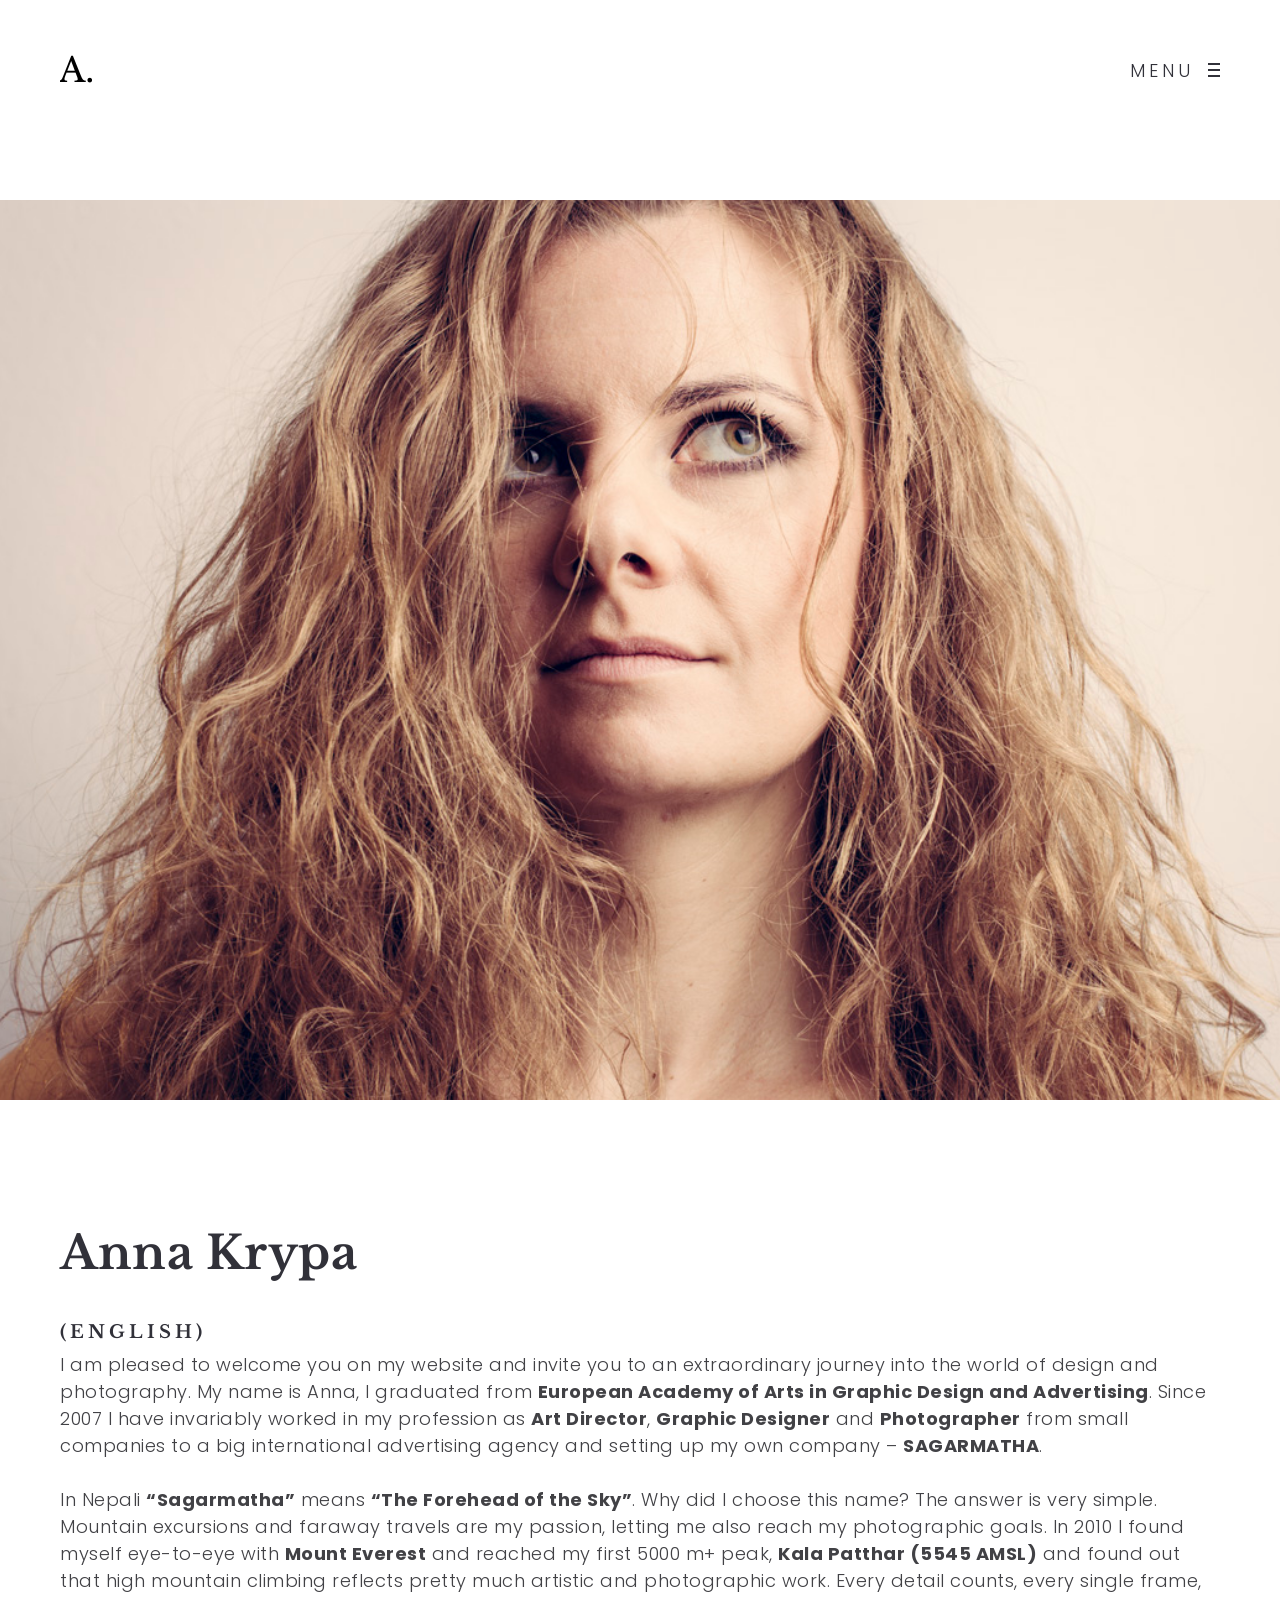
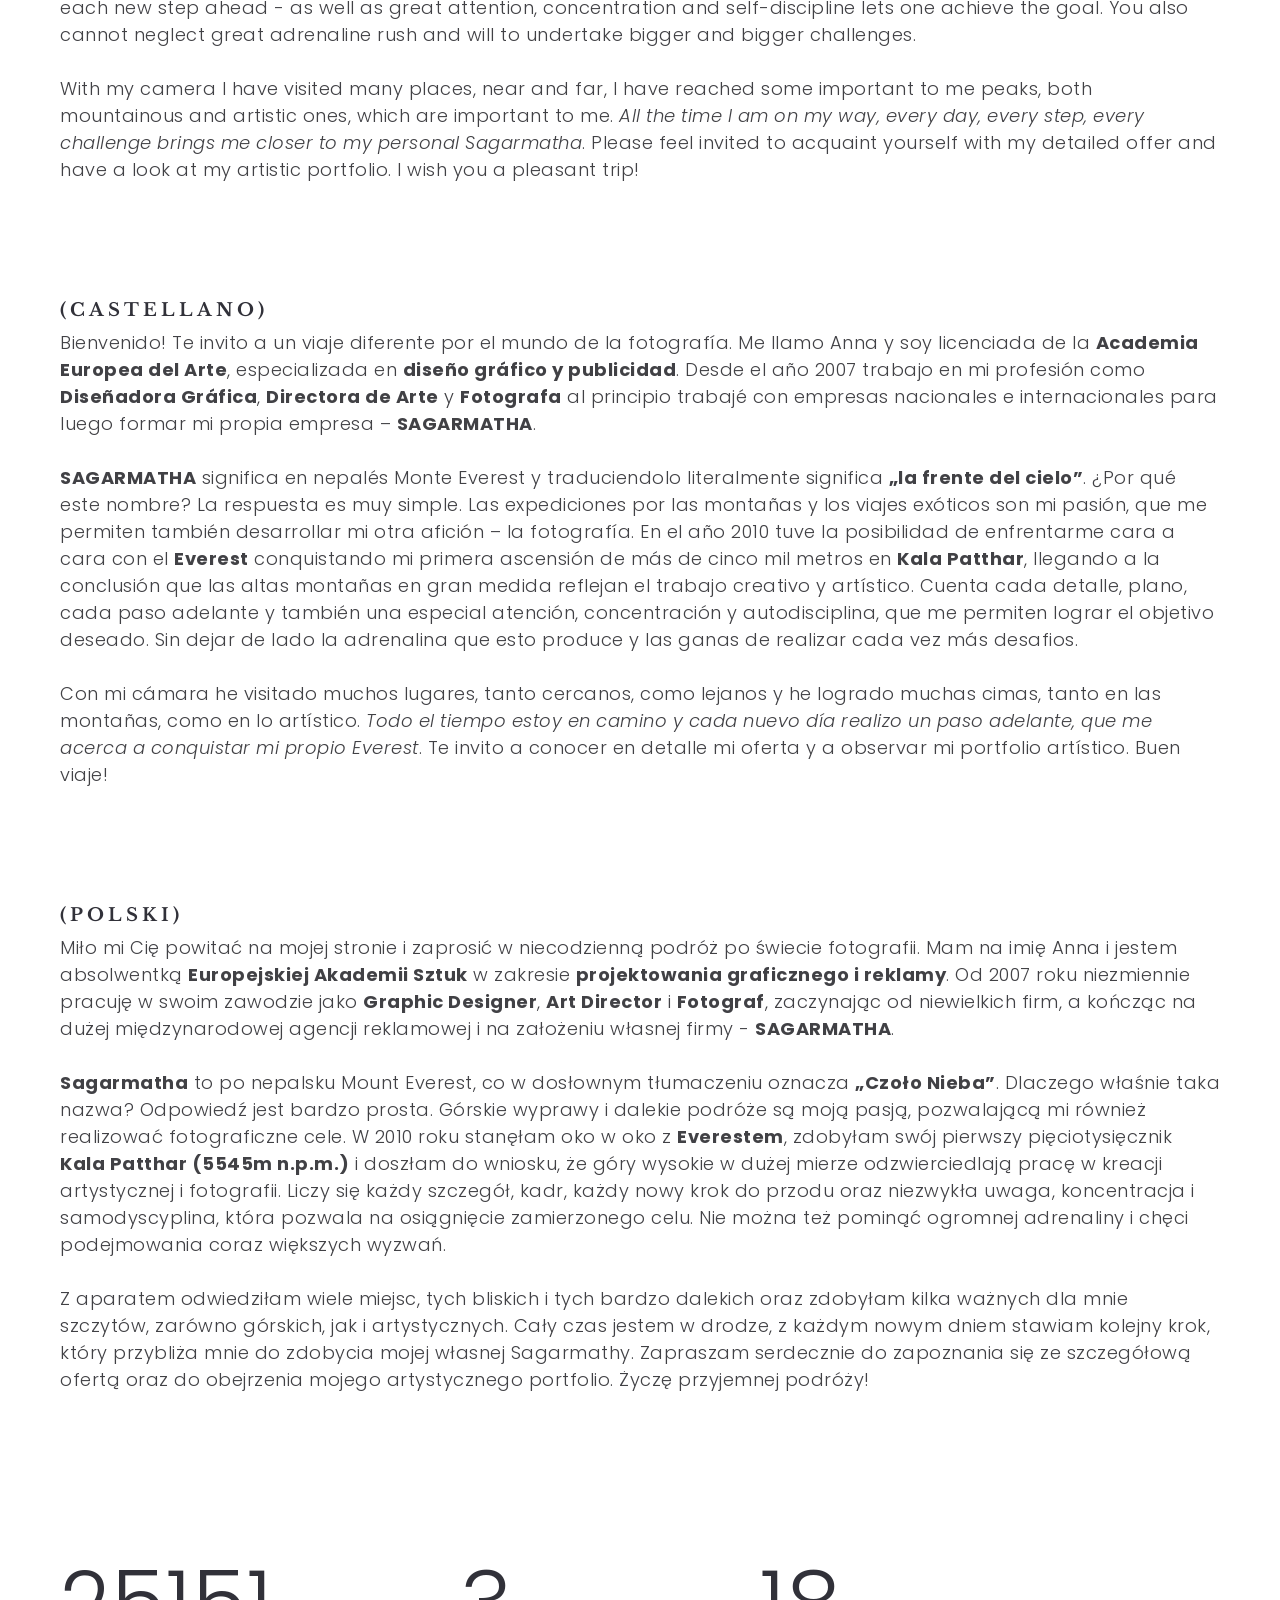
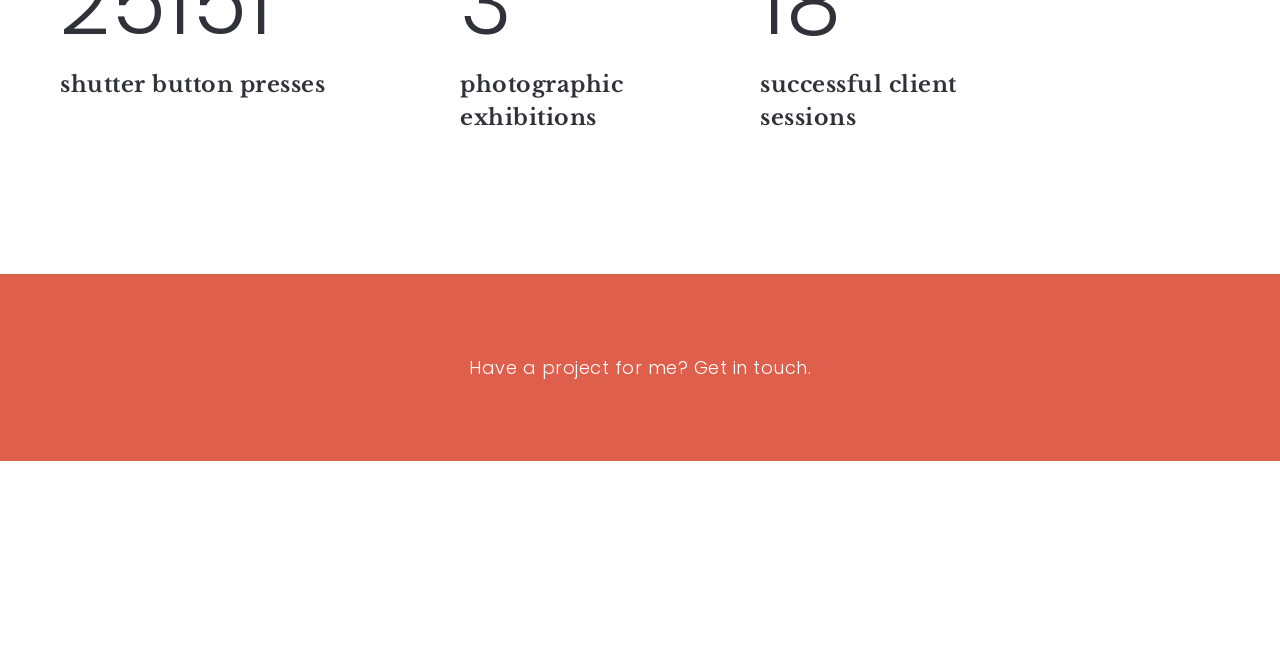
==== commit 33298e48: "Correct links and descriptions" ====
--- a/about.html
+++ b/about.html
@@ -123,7 +123,7 @@
                         <ul class="menu clearfix">
                             <li id="menu-item-245" class="menu-item"><a href="index.html">Home</a></li>
                             <li id="menu-item-256" class="menu-item"><a href="about.html">About</a></li>
-                            <li id="menu-item-246" class="menu-item"><a href="works">Works</a></li>
+                            <li id="menu-item-246" class="menu-item"><a href="works.html">Works</a></li>
                             <li id="menu-item-247" class="menu-item"><a href="contact.html">Contact</a></li>
                         </ul>
                     </div>
@@ -250,7 +250,7 @@
                                                 I am pleased to welcome you on my website and invite you to an extraordinary journey into the world of design and photography.
                                                 My name is Anna, I graduated from <strong>European Academy of Arts in Graphic Design and Advertising</strong>.
                                                 Since 2007 I have invariably worked in my profession as <strong>Art Director</strong>,
-                                                <strong>Photographer</strong> and <strong>Graphic Designer</strong> from
+                                                <strong>Graphic Designer</strong> and <strong>Photographer</strong> from
                                                 small companies to a big international advertising agency and setting up
                                                 my own company – <strong>SAGARMATHA</strong>.
                                             </p><br>
@@ -258,8 +258,7 @@
                                                 In Nepali <strong>“Sagarmatha”</strong> means <strong>“The Forehead of the Sky”</strong>.
                                                 Why did I choose this name? The answer is very simple. Mountain excursions
                                                 and faraway travels are my passion, letting me also reach my photographic
-                                                goals. In 2010 I found myself eye-to-eye with
-                                                <strong>Mount Everest</strong> and reached my first 5000 m+ peak, <strong>Kala Patthar (5545 AMSL)</strong>                                                and found out that high mountain climbing reflects pretty much artistic and
+                                                goals. In 2010 I found myself eye-to-eye with <strong>Mount Everest</strong>                                                and reached my first 5000 m+ peak, <strong>Kala Patthar (5545 AMSL)</strong>                                                and found out that high mountain climbing reflects pretty much artistic and
                                                 photographic work. Every detail counts, every single frame, each new step
                                                 ahead - as well as great attention, concentration and self-discipline lets
                                                 one achieve the goal. You also cannot neglect great adrenaline rush and will
@@ -267,20 +266,17 @@
                                             </p><br>
                                             <p>
                                                 With my camera I have visited many places, near and far, I have reached some important to me peaks, both mountainous and
-                                                artistic ones, which are important to me. <em>All the time I am on my way, every day, every step, every challenge brings me closer to
-                                                my personal Sagarmatha</em>. Please feel invited to acquaint yourself with
-                                                my detailed offer and have a look at <a href="http://annakrypa.com" target="_new">my artistic portfolio</a>.
-                                                I wish you a pleasant trip!
+                                                artistic ones, which are important to me. <em>All the time I am on my way, every day, every step, every challenge brings me closer to my personal Sagarmatha</em>.
+                                                Please feel invited to acquaint yourself with my detailed offer and have
+                                                a look at my artistic portfolio. I wish you a pleasant trip!
                                             </p><br><br><br><br>
 
                                             <h5>(CASTELLANO)</h5>
                                             <p>
-                                                Bienvenido! Te invito a un viaje diferente por el mundo del diseño y de la fotografía. Me llamo Anna y soy licenciada de
-                                                la <strong>Academia Europea del Arte</strong>,
+                                                Bienvenido! Te invito a un viaje diferente por el mundo de la fotografía. Me llamo Anna y soy licenciada de la <strong>Academia Europea del Arte</strong>,
                                                 especializada en <strong>diseño gráfico y publicidad</strong>. Desde el año
-                                                2007 trabajo en mi profesión como <strong>Directora de Arte</strong> al principio
-                                                trabajé con empresas nacionales e internacionales para luego formar mi propia
-                                                empresa – <strong>SAGARMATHA</strong>.
+                                                2007 trabajo en mi profesión como <strong>Diseñadora Gráfica</strong>, <strong>Directora de Arte</strong>                                                y <strong>Fotografa</strong> al principio trabajé con empresas nacionales
+                                                e internacionales para luego formar mi propia empresa – <strong>SAGARMATHA</strong>.
                                             </p><br>
                                             <p>
                                                 <strong>SAGARMATHA</strong> significa en nepalés Monte Everest y traduciendolo
@@ -298,9 +294,8 @@
                                             </p><br>
                                             <p>
                                                 Con mi cámara he visitado muchos lugares, tanto cercanos, como lejanos y he logrado muchas cimas, tanto en las montañas,
-                                                como en lo artístico. <em>Todo el tiempo estoy en camino y cada nuevo día realizo un paso adelante, que me acerca a conquistar mi propio
-                                                Everest</em>. Te invito para conocer en detalle mi oferta y para observar
-                                                <a href="http://annakrypa.com" target="_new">mi portfolio artístico</a>.
+                                                como en lo artístico. <em>Todo el tiempo estoy en camino y cada nuevo día realizo un paso adelante, que me acerca a conquistar mi propio Everest</em>.
+                                                Te invito a conocer en detalle mi oferta y a observar mi portfolio artístico.
                                                 Buen viaje!
                                             </p><br><br><br><br>
 
@@ -308,10 +303,10 @@
                                             <p>
                                                 Miło mi Cię powitać na mojej stronie i zaprosić w niecodzienną podróż po świecie fotografii. Mam na imię Anna i jestem absolwentką
                                                 <strong>Europejskiej Akademii Sztuk</strong> w zakresie <strong>projektowania graficznego i reklamy</strong>.
-                                                Od 2007 roku niezmiennie pracuję w swoim zawodzie jako <strong>Art Director</strong>,
-                                                <strong>Fotograf</strong> i <strong>Graphic Designer</strong>, zaczynając
-                                                od niewielkich firm, a kończąc na dużej międzynarodowej agencji reklamowej
-                                                i na założeniu własnej firmy - <strong>SAGARMATHA</strong>.
+                                                Od 2007 roku niezmiennie pracuję w swoim zawodzie jako <strong>Graphic Designer</strong>,
+                                                <strong>Art Director</strong> i <strong>Fotograf</strong>, zaczynając od
+                                                niewielkich firm, a kończąc na dużej międzynarodowej agencji reklamowej i
+                                                na założeniu własnej firmy - <strong>SAGARMATHA</strong>.
                                             </p><br>
                                             <p>
                                                 <strong>Sagarmatha</strong> to po nepalsku Mount Everest, co w dosłownym
@@ -321,18 +316,18 @@
                                                 roku stanęłam oko w oko z <strong>Everestem</strong>, zdobyłam swój pierwszy
                                                 pięciotysięcznik <strong>Kala Patthar (5545m n.p.m.)</strong> i doszłam do
                                                 wniosku, że góry wysokie w dużej mierze odzwierciedlają pracę w kreacji artystycznej
-                                                i fotografii. <em>Liczy się każdy szczegół, kadr, każdy nowy krok do przodu oraz niezwykła uwaga, koncentracja i samodyscyplina, która pozwala na osiągnięcie zamierzonego celu</em>.
-                                                Nie można też pominąć ogromnej adrenaliny i chęci podejmowania coraz większych
-                                                wyzwań.
+                                                i fotografii. Liczy się każdy szczegół, kadr, każdy nowy krok do przodu oraz
+                                                niezwykła uwaga, koncentracja i samodyscyplina, która pozwala na osiągnięcie
+                                                zamierzonego celu. Nie można też pominąć ogromnej adrenaliny i chęci podejmowania
+                                                coraz większych wyzwań.
                                             </p><br>
                                             <p>
                                                 Z aparatem odwiedziłam wiele miejsc, tych bliskich i tych bardzo dalekich oraz zdobyłam kilka ważnych dla mnie szczytów,
                                                 zarówno górskich, jak i artystycznych. Cały czas jestem w drodze, z każdym
                                                 nowym dniem stawiam kolejny krok, który przybliża mnie do zdobycia mojej
                                                 własnej Sagarmathy. Zapraszam serdecznie do zapoznania się ze szczegółową
-                                                ofertą oraz do obejrzenia
-                                                <a href="http://annakrypa.com" target="_new">mojego artystycznego portfolio</a>.
-                                                Życzę przyjemnej podróży!
+                                                ofertą oraz do obejrzenia mojego artystycznego portfolio. Życzę przyjemnej
+                                                podróży!
                                             </p><br>
 
                                         </div>
@@ -374,7 +369,7 @@
                                         <section class="infrographic bignumber ux-mod-nobg">
 
                                             <div class="bignumber-item post-color-default" data-digit="49800">0</div>
-                                            <h2 class="infrographic-tit">Happy users around the world</h2>
+                                            <h2 class="infrographic-tit">shutter button presses</h2>
 
                                         </section>
 
@@ -384,9 +379,9 @@
 
                                         <section class="infrographic bignumber ux-mod-nobg">
 
-                                            <div class="bignumber-item post-color-default" data-digit="18">0</div>
-
-                                            <h2 class="infrographic-tit">professional team members</h2>
+                                            <div class="bignumber-item post-color-default" data-digit="8">0</div>
+
+                                            <h2 class="infrographic-tit">photographic exhibitions</h2>
 
                                         </section>
 
@@ -396,9 +391,9 @@
 
                                         <section class="infrographic bignumber ux-mod-nobg">
 
-                                            <div class="bignumber-item post-color-default" data-digit="36">0</div>
-
-                                            <h2 class="infrographic-tit">successful projects</h2>
+                                            <div class="bignumber-item post-color-default" data-digit="37">0</div>
+
+                                            <h2 class="infrographic-tit">successful client sessions</h2>
 
                                         </section>
 
@@ -444,7 +439,7 @@
                                                     <div class="promote-mod bg-theme-color-1 promote-hover-bg-theme-color-9 " data-animationend="" data-post="20160811-053914-197">
 
                                                         <a href="#">
-                                                            <p class="promote-mod-a">Have a project for us? Get in touch.</p>
+                                                            <p class="promote-mod-a">Have a project for me? Get in touch.</p>
                                                         </a>
 
                                                     </div>
@@ -491,20 +486,20 @@
                                 <ul class="socialmeida clearfix">
 
                                     <li class="socialmeida-li">
-                                        <a title="Facebook" href="https://www.facebook.com/uiueux" class="socialmeida-a">
+                                        <a title="Facebook" href="https://www.facebook.com/anna.krypa.1" target="_new" class="socialmeida-a">
                                             <span class=""></span> <span class="socialmeida-text">Facebook</span>
                                         </a>
                                     </li>
 
                                     <li class="socialmeida-li">
-                                        <a title="Twitter" href="https://twitter.com/uiueux" class="socialmeida-a">
-                                            <span class=""></span> <span class="socialmeida-text">Twitter</span>
+                                        <a title="Instagram" href="https://www.instagram.com/comeannblog/" target="_new" class="socialmeida-a">
+                                            <span class=""></span> <span class="socialmeida-text">Instagram</span>
                                         </a>
                                     </li>
 
                                     <li class="socialmeida-li">
-                                        <a title="Behance" href="https://www.behance.net/bwsm" class="socialmeida-a">
-                                            <span class=""></span> <span class="socialmeida-text">Behance</span>
+                                        <a title="Blog" href="http://comeann.com/" target="_new" class="socialmeida-a">
+                                            <span class=""></span> <span class="socialmeida-text">Blog</span>
                                         </a>
                                     </li>
                                 </ul>
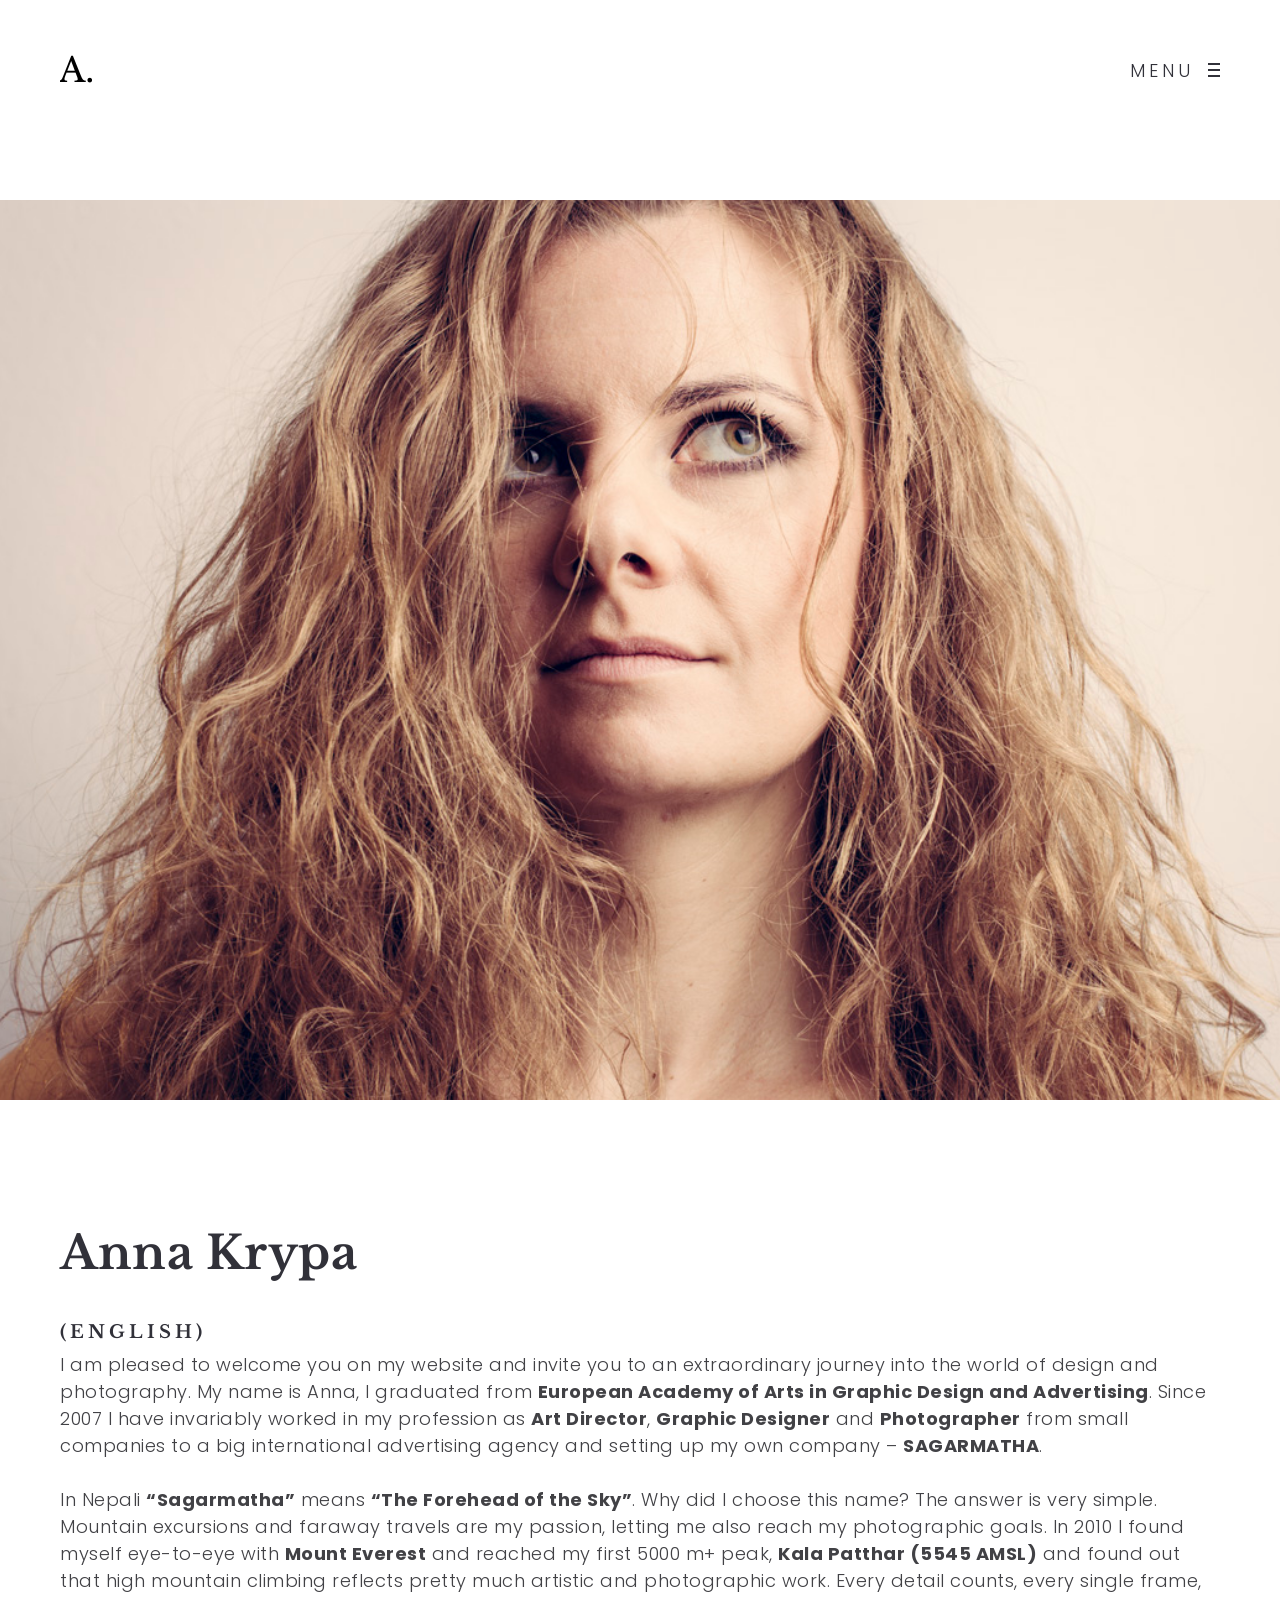
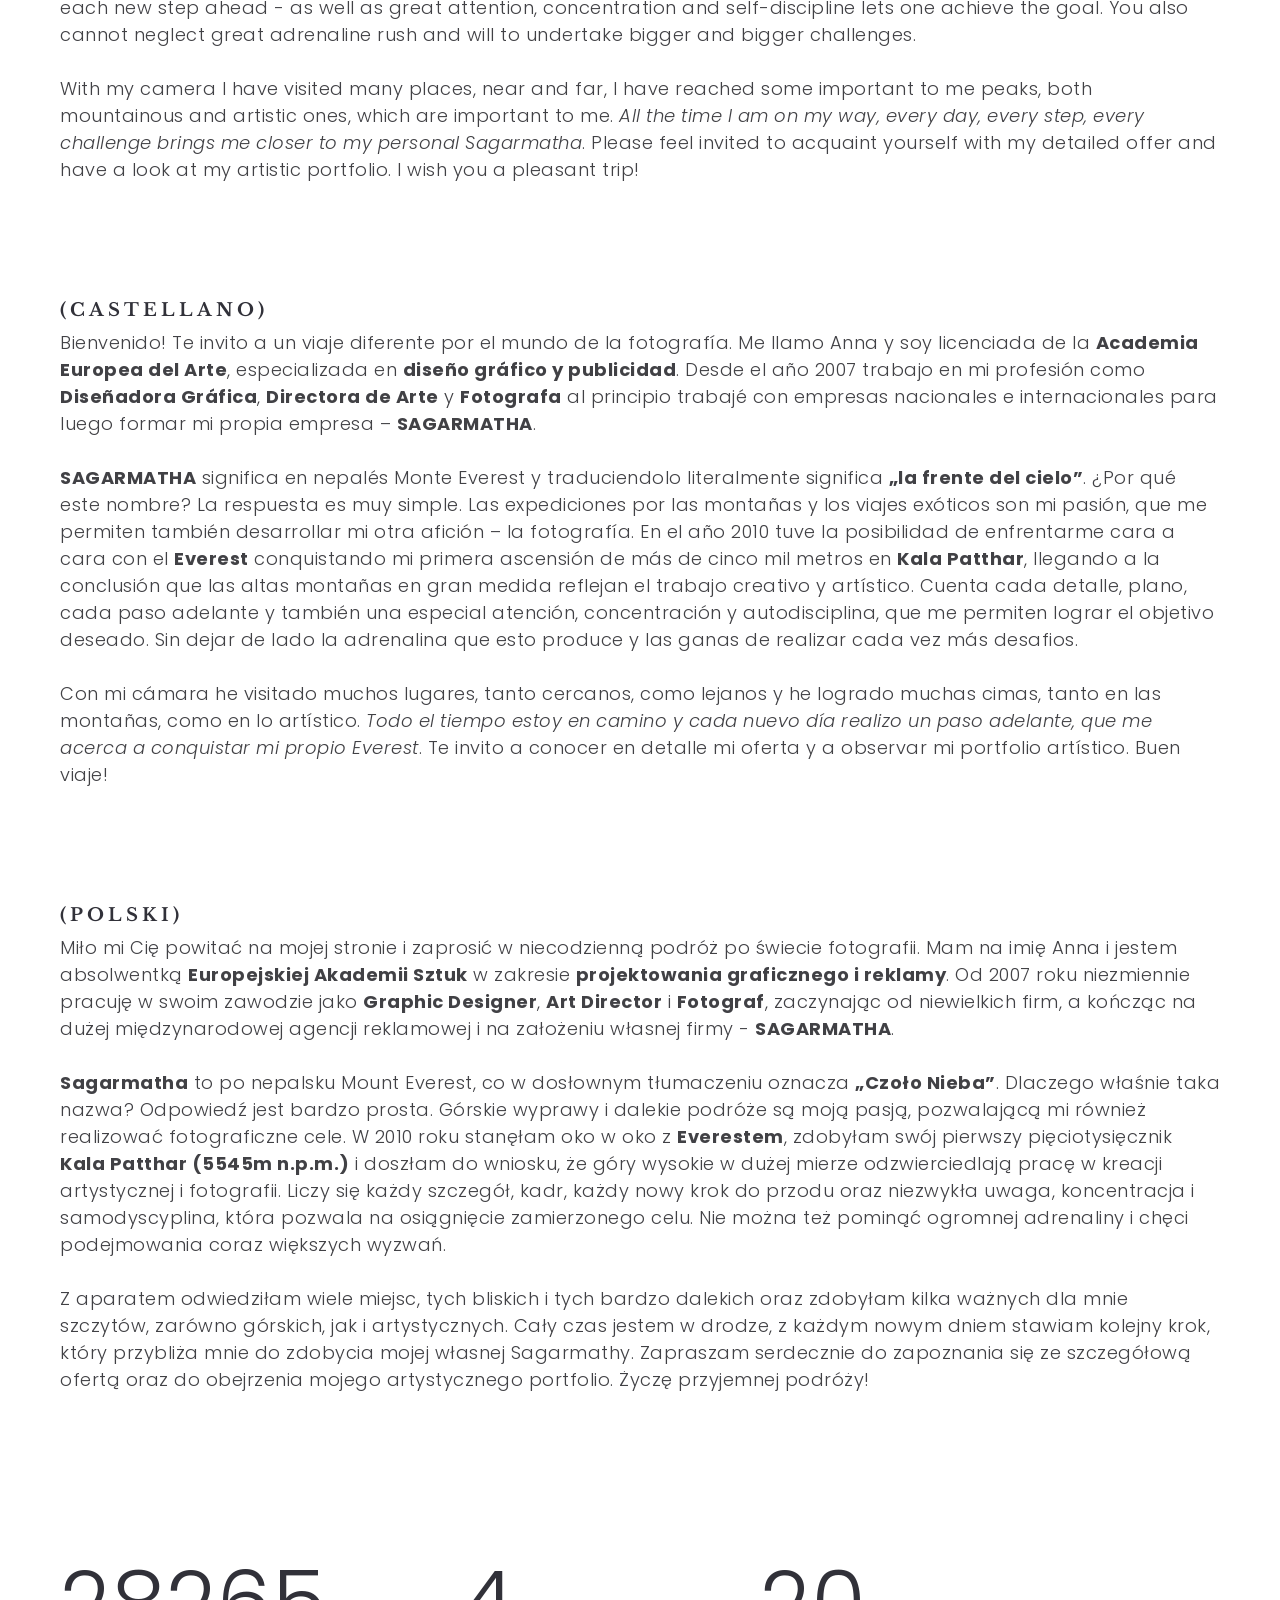
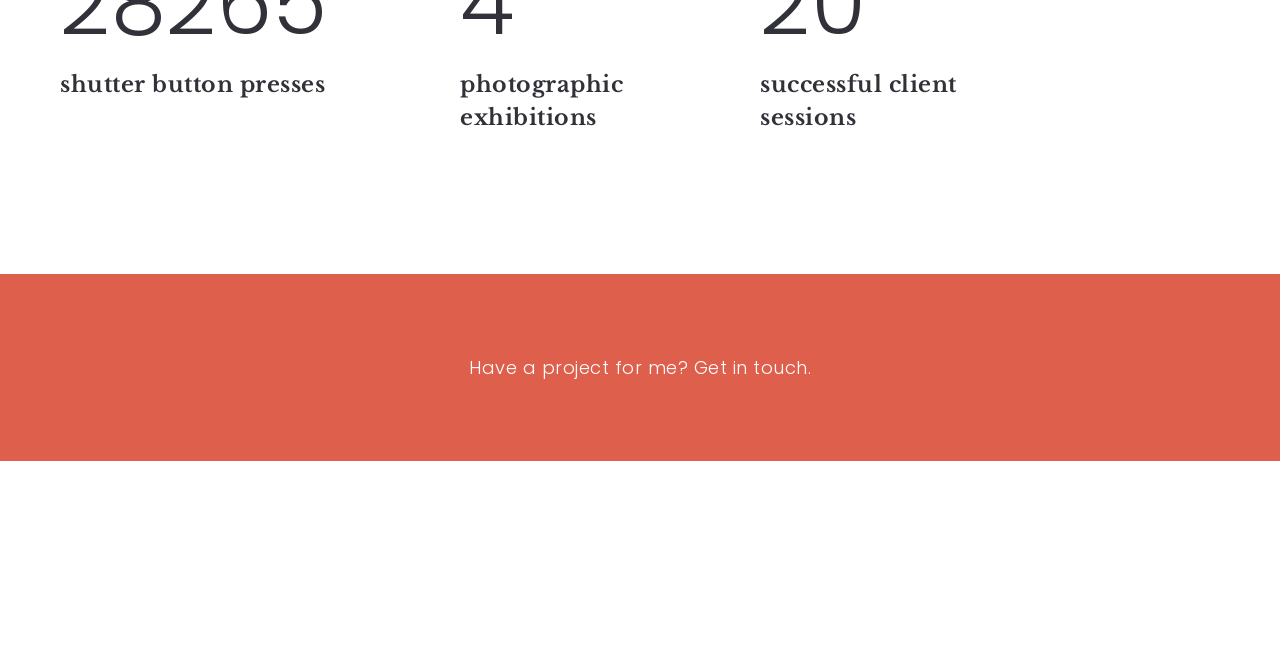
==== commit a554436d: "Remove images' descriptions" ====
--- a/about.html
+++ b/about.html
@@ -60,7 +60,7 @@
     <div class="page-loading fullscreen-wrap visible">
         <div class="page-loading-inn">
             <div class="page-loading-transform">
-                <div class="site-loading-logo"><img src="img/demo/logo-loading.png" alt="Air Theme" /></div>
+                <div class="site-loading-logo"><img src="img/demo/logo-loading-1.png" alt="Air Theme" /></div>
             </div>
         </div>
     </div>
--- a/css/style.css
+++ b/css/style.css
@@ -656,6 +656,13 @@
   -moz-transition: all .5s .5s;
   transition: all .5s .5s;
   padding-top: 200px;
+}
+
+.page-loading~#wrap-outer #content-contact {
+  opacity: 1;
+  -webkit-transition: all .5s .5s;
+  -moz-transition: all .5s .5s;
+  transition: all .5s .5s;
 }
 
 .page-loading~#wrap-outer #header {
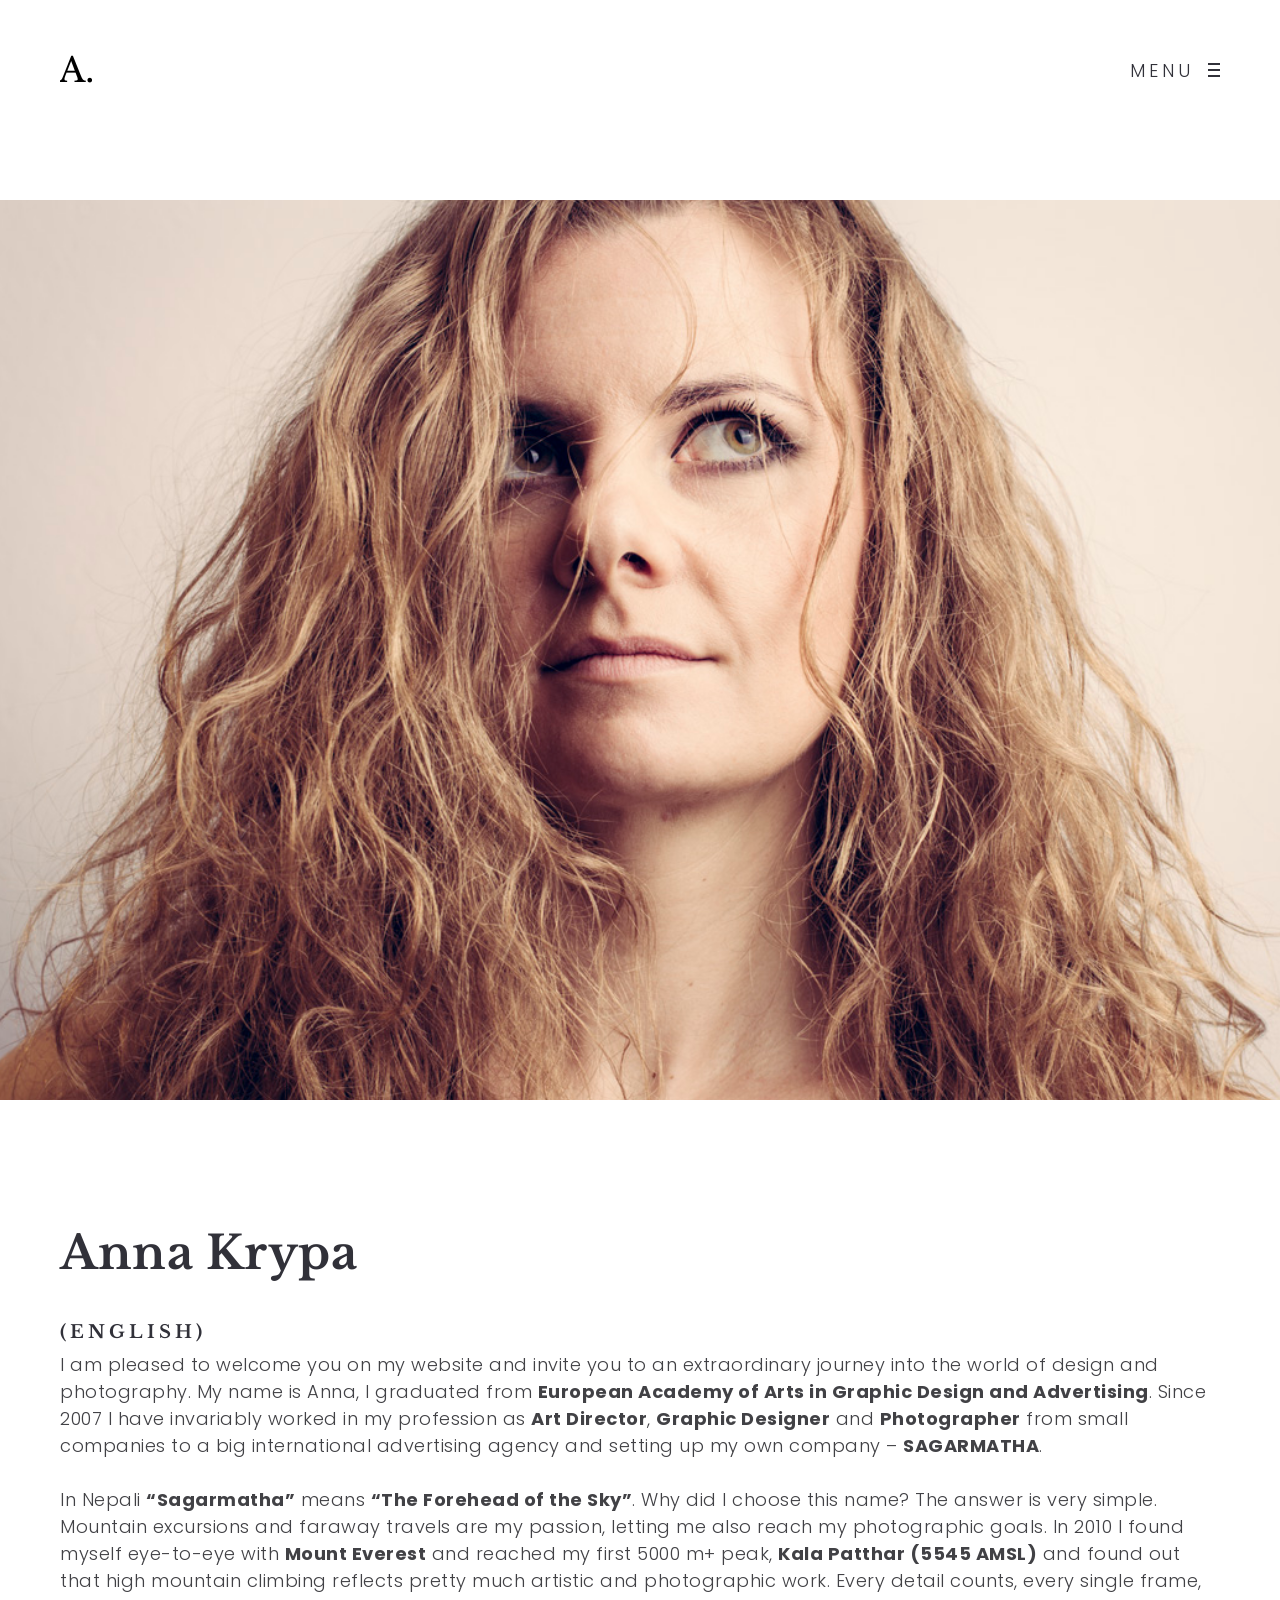
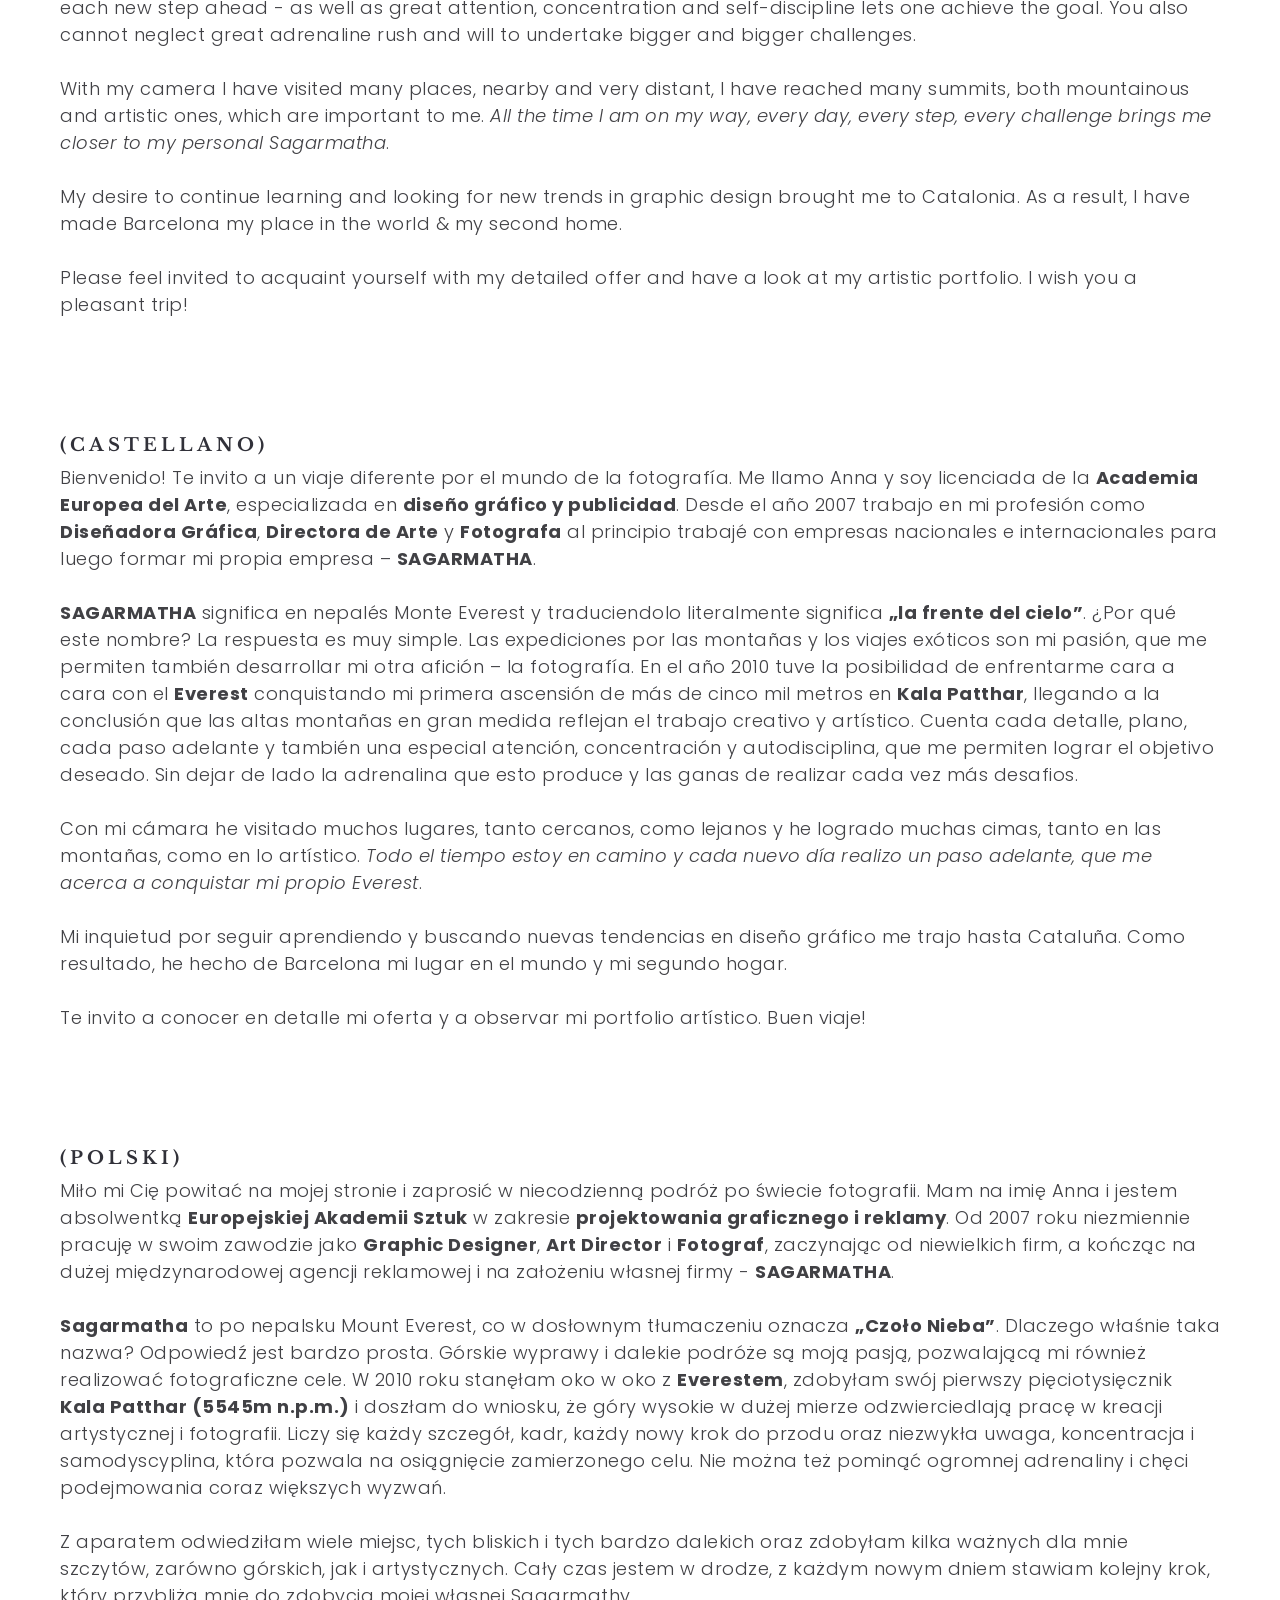
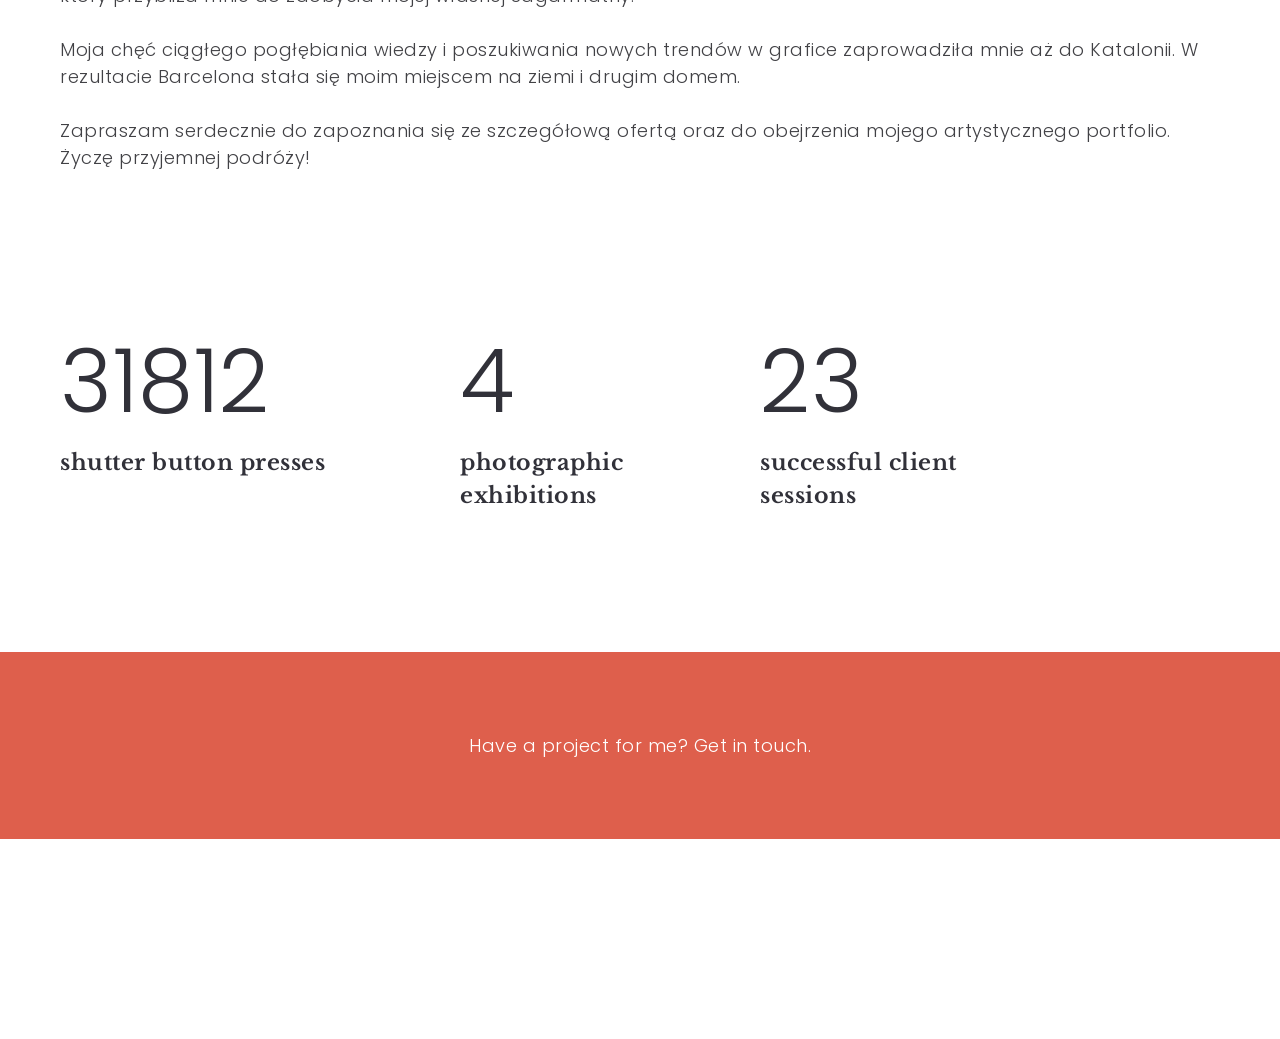
==== commit c2ee46a3: "Update about page" ====
--- a/about.html
+++ b/about.html
@@ -265,8 +265,13 @@
                                                 to undertake bigger and bigger challenges.
                                             </p><br>
                                             <p>
-                                                With my camera I have visited many places, near and far, I have reached some important to me peaks, both mountainous and
+                                                With my camera I have visited many places, nearby and very distant, I have reached many summits, both mountainous and
                                                 artistic ones, which are important to me. <em>All the time I am on my way, every day, every step, every challenge brings me closer to my personal Sagarmatha</em>.
+                                            </p><br>
+                                            <p>
+                                                My desire to continue learning and looking for new trends in graphic design brought me to Catalonia. As a result, I have made Barcelona my place in the world &amp; my second home.
+                                            </p><br>
+                                            <p>
                                                 Please feel invited to acquaint yourself with my detailed offer and have
                                                 a look at my artistic portfolio. I wish you a pleasant trip!
                                             </p><br><br><br><br>
@@ -295,6 +300,10 @@
                                             <p>
                                                 Con mi cámara he visitado muchos lugares, tanto cercanos, como lejanos y he logrado muchas cimas, tanto en las montañas,
                                                 como en lo artístico. <em>Todo el tiempo estoy en camino y cada nuevo día realizo un paso adelante, que me acerca a conquistar mi propio Everest</em>.
+                                            </p><br>
+                                            <p>
+                                                Mi inquietud por seguir aprendiendo y buscando nuevas tendencias en diseño gráfico me trajo hasta Cataluña. Como resultado, he hecho de Barcelona mi lugar en el mundo y mi segundo hogar.
+                                            </p><br>
                                                 Te invito a conocer en detalle mi oferta y a observar mi portfolio artístico.
                                                 Buen viaje!
                                             </p><br><br><br><br>
@@ -325,7 +334,13 @@
                                                 Z aparatem odwiedziłam wiele miejsc, tych bliskich i tych bardzo dalekich oraz zdobyłam kilka ważnych dla mnie szczytów,
                                                 zarówno górskich, jak i artystycznych. Cały czas jestem w drodze, z każdym
                                                 nowym dniem stawiam kolejny krok, który przybliża mnie do zdobycia mojej
-                                                własnej Sagarmathy. Zapraszam serdecznie do zapoznania się ze szczegółową
+                                                własnej Sagarmathy. 
+                                            </p><br>
+                                            <p>    
+                                                Moja chęć ciągłego pogłębiania wiedzy i poszukiwania nowych trendów w grafice zaprowadziła mnie aż do Katalonii. W rezultacie Barcelona stała się moim miejscem na ziemi i drugim domem.
+                                            </p><br>
+                                            <p>
+                                                Zapraszam serdecznie do zapoznania się ze szczegółową
                                                 ofertą oraz do obejrzenia mojego artystycznego portfolio. Życzę przyjemnej
                                                 podróży!
                                             </p><br>
--- a/css/photoswipe.css
+++ b/css/photoswipe.css
@@ -17,12 +17,15 @@
   -webkit-text-size-adjust: 100%;
   /* create separate layer, to avoid paint on window.onscroll in webkit/blink */
   -webkit-backface-visibility: hidden;
-  outline: none; }
-  .pswp * {
-    -webkit-box-sizing: border-box;
-            box-sizing: border-box; }
-  .pswp img {
-    max-width: none; }
+  outline: none;
+}
+.pswp * {
+  -webkit-box-sizing: border-box;
+  box-sizing: border-box;
+}
+.pswp img {
+  max-width: none;
+}
 
 /* style is added when JS option showHideOpacity is set to true */
 .pswp--animate_opacity {
@@ -31,28 +34,33 @@
   will-change: opacity;
   /* for open/close transition */
   -webkit-transition: opacity 333ms cubic-bezier(0.4, 0, 0.22, 1);
-          transition: opacity 333ms cubic-bezier(0.4, 0, 0.22, 1); }
+  transition: opacity 333ms cubic-bezier(0.4, 0, 0.22, 1);
+}
 
 .pswp--open {
-  display: block; }
+  display: block;
+}
 
 .pswp--zoom-allowed .pswp__img {
   /* autoprefixer: off */
   cursor: -webkit-zoom-in;
   cursor: -moz-zoom-in;
-  cursor: zoom-in; }
+  cursor: zoom-in;
+}
 
 .pswp--zoomed-in .pswp__img {
   /* autoprefixer: off */
   cursor: -webkit-grab;
   cursor: -moz-grab;
-  cursor: grab; }
+  cursor: grab;
+}
 
 .pswp--dragging .pswp__img {
   /* autoprefixer: off */
   cursor: -webkit-grabbing;
   cursor: -moz-grabbing;
-  cursor: grabbing; }
+  cursor: grabbing;
+}
 
 /*
 	Background is added as a separate element.
@@ -68,16 +76,19 @@
   opacity: 0;
   transform: translateZ(0);
   -webkit-backface-visibility: hidden;
-  will-change: opacity; }
+  will-change: opacity;
+}
 .pswp-light-skin .pswp__bg {
-  background: #fff; }
+  background: #fff;
+}
 .pswp__scroll-wrap {
   position: absolute;
   left: 0;
   top: 0;
   width: 100%;
   height: 100%;
-  overflow: hidden; }
+  overflow: hidden;
+}
 
 .pswp__container,
 .pswp__zoom-wrap {
@@ -87,7 +98,8 @@
   left: 0;
   right: 0;
   top: 0;
-  bottom: 0; }
+  bottom: 0;
+}
 
 /* Prevent selection and tap highlights */
 .pswp__container,
@@ -95,9 +107,10 @@
   -webkit-user-select: none;
   -moz-user-select: none;
   -ms-user-select: none;
-      user-select: none;
+  user-select: none;
   -webkit-tap-highlight-color: transparent;
-  -webkit-touch-callout: none; }
+  -webkit-touch-callout: none;
+}
 
 .pswp__zoom-wrap {
   position: absolute;
@@ -107,22 +120,26 @@
   transform-origin: left top;
   /* for open/close transition */
   -webkit-transition: -webkit-transform 333ms cubic-bezier(0.4, 0, 0.22, 1);
-          transition: transform 333ms cubic-bezier(0.4, 0, 0.22, 1); }
+  transition: transform 333ms cubic-bezier(0.4, 0, 0.22, 1);
+}
 
 .pswp__bg {
   will-change: opacity;
   /* for open/close transition */
   -webkit-transition: opacity 333ms cubic-bezier(0.4, 0, 0.22, 1);
-          transition: opacity 333ms cubic-bezier(0.4, 0, 0.22, 1); }
+  transition: opacity 333ms cubic-bezier(0.4, 0, 0.22, 1);
+}
 
 .pswp--animated-in .pswp__bg,
 .pswp--animated-in .pswp__zoom-wrap {
   -webkit-transition: none;
-  transition: none; }
+  transition: none;
+}
 
 .pswp__container,
 .pswp__zoom-wrap {
-  -webkit-backface-visibility: hidden; }
+  -webkit-backface-visibility: hidden;
+}
 
 .pswp__item {
   position: absolute;
@@ -130,34 +147,40 @@
   right: 0;
   top: 0;
   bottom: 0;
-  overflow: hidden; }
+  overflow: hidden;
+}
 
 .pswp__img {
   position: absolute;
   width: auto;
   height: auto;
-  top: 0;
-  left: 0; }
+  object-fit: cover;
+  top: 0;
+  left: 0;
+}
 
 /*
 	stretched thumbnail or div placeholder element (see below)
 	style is added to avoid flickering in webkit/blink when layers overlap
 */
 .pswp__img--placeholder {
-  -webkit-backface-visibility: hidden; }
+  -webkit-backface-visibility: hidden;
+}
 
 /*
 	div element that matches size of large image
 	large image loads on top of it
 */
 .pswp__img--placeholder--blank {
-  background: #222; }
+  background: #222;
+}
 
 .pswp--ie .pswp__img {
   width: 100% !important;
   height: auto !important;
   left: 0;
-  top: 0; }
+  top: 0;
+}
 
 /*
 	Error message appears when image is not loaded
@@ -172,8 +195,10 @@
   font-size: 14px;
   line-height: 16px;
   margin-top: -8px;
-  color: #CCC; }
+  color: #ccc;
+}
 
 .pswp__error-msg a {
-  color: #CCC;
-  text-decoration: underline; }
+  color: #ccc;
+  text-decoration: underline;
+}
